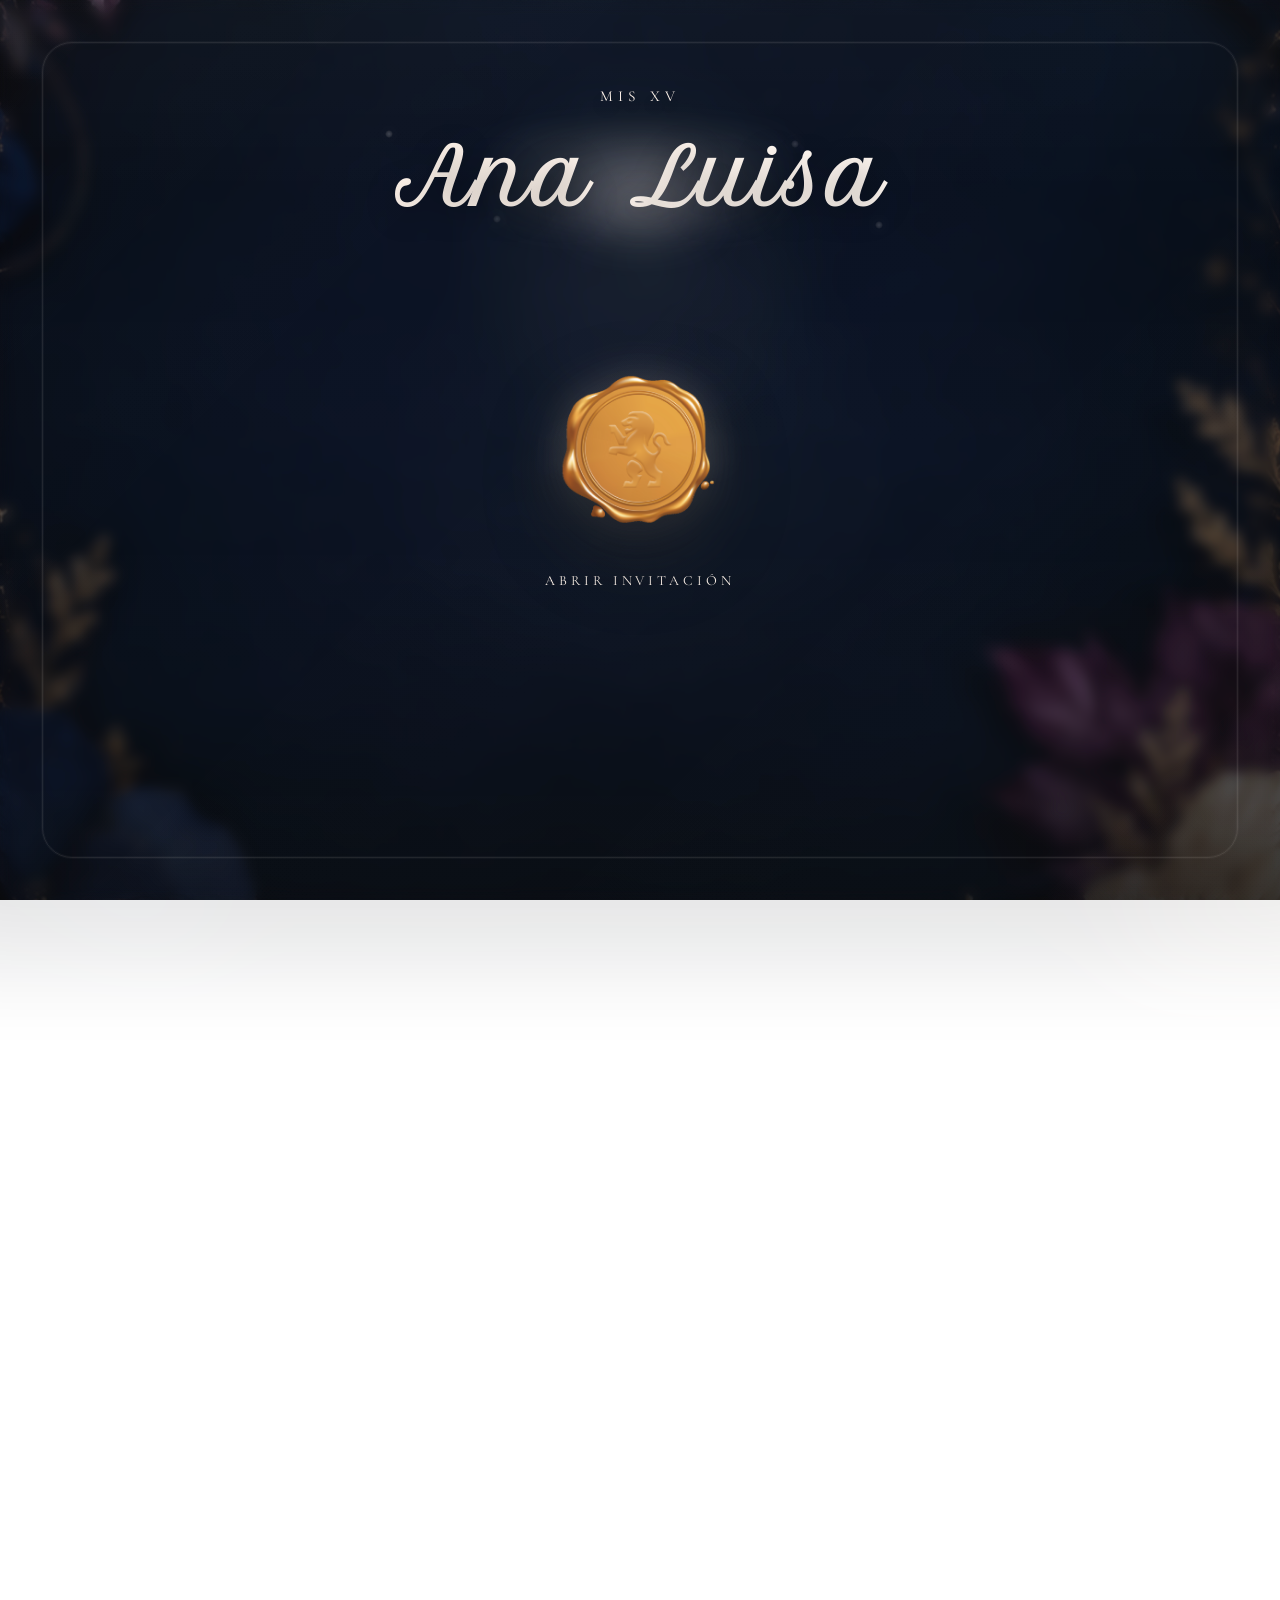
==== index.html @ 6d4aaf11 "Add files via upload" ====
<!DOCTYPE html>
<html lang="es">
<head>
  <meta charset="UTF-8">
  <meta name="viewport" content="width=device-width, initial-scale=1.0">
  <title>Mis XV | Ana Luisa</title>

  <meta name="description" content="Acompáñanos a celebrar este día tan especial.">
  <meta property="og:title" content="Mis XV | Ana Luisa">
  <meta property="og:description" content="Acompáñanos a celebrar este día tan especial.">
  <meta property="og:image" content="media/portada-og.png">
  <meta property="og:image:secure_url" content="media/portada-og.png">
  <meta property="og:image:type" content="image/png">
  <meta property="og:image:width" content="1200">
  <meta property="og:image:height" content="630">
  <meta property="og:url" content="">
  <meta property="og:type" content="website">
  <meta name="twitter:card" content="summary_large_image">
  <meta name="twitter:image" content="media/portada-og.png">

  <link rel="icon" type="image/png" sizes="32x32" href="favicon.png?v=20">
  <link rel="icon" type="image/png" sizes="16x16" href="favicon.png?v=20">
  <link rel="shortcut icon" href="favicon.png?v=20">
  <link rel="preconnect" href="https://fonts.googleapis.com">
  <link rel="preconnect" href="https://fonts.gstatic.com" crossorigin>
  <link rel="preload" as="image" href="media/fp.png" fetchpriority="high">
  <link href="https://fonts.googleapis.com/css2?family=Alex+Brush&family=Allura&family=Bodoni+Moda:wght@400;500;600;700&family=Cinzel:wght@400;500;600;700&family=Cormorant+Garamond:wght@400;500;600;700&family=Cormorant+Infant:wght@400;500;600;700&family=Dancing+Script:wght@500;600;700&family=EB+Garamond:wght@400;500;600;700&family=Forum&family=Fredoka:wght@500;600;700&family=GFS+Didot&family=Great+Vibes&family=Imperial+Script&family=Italianno&family=Libre+Baskerville:wght@400;700&family=Lora:wght@400;500;600;700&family=Marcellus&family=Montserrat:wght@400;500;600;700&family=Mrs+Saint+Delafield&family=Nanum+Myeongjo:wght@400;700;800&family=Orbitron:wght@500;600;700;800&family=Parisienne&family=Petit+Formal+Script&family=Pinyon+Script&family=Playfair+Display:wght@400;500;600;700&family=Poppins:wght@400;500;600;700&family=Prata&family=Sacramento&family=Tangerine:wght@400;700&display=block" rel="stylesheet">

  <link rel="preload" href="assets/styles.css?v=20260814-rsvp-qr-v73" as="style">
  <link rel="stylesheet" href="assets/styles.css?v=20260814-rsvp-qr-v73">

</head>
<body class="locked">
  <div class="smart-background" id="smartBackground" aria-hidden="true">
    <img id="smartBackgroundImage" alt="">
  </div>
  <div class="overlay" id="overlay" role="dialog" aria-modal="true" aria-labelledby="overlayTitle">
    <div class="overlay-card">
      <div class="overlay-scene" id="overlayScene">
        <p class="overlay-kicker" id="overlayKicker">Mis XV</p>
        <div class="overlay-title-wrap">
          <span class="title-glow" aria-hidden="true"></span>
          <h1 class="overlay-title" id="overlayTitle">Nombre de la festejada</h1>
        </div>
        <button class="wax-btn" id="openBtn" type="button" aria-label="Abrir invitación">
          <img id="sealImage" src="sello_cera.png" alt="Sello para abrir invitación" decoding="async" fetchpriority="high">
        </button>
        <div class="launch-status" aria-hidden="true">
          <span></span>
          <strong>Sistemas listos</strong>
          <span></span>
        </div>
        <div class="wax-caption">Abrir invitación</div>
      </div>
    </div>
  </div>

  <canvas id="particles" aria-hidden="true"></canvas>
  <div class="warp-flash" id="warpFlash" aria-hidden="true">
    <span class="elegant-spark" style="--spark-angle:-158deg;--spark-distance:112px;--spark-delay:.02s;--spark-trail:24px"></span>
    <span class="elegant-spark" style="--spark-angle:-118deg;--spark-distance:86px;--spark-delay:.11s;--spark-trail:18px"></span>
    <span class="elegant-spark" style="--spark-angle:-42deg;--spark-distance:104px;--spark-delay:.06s;--spark-trail:26px"></span>
    <span class="elegant-spark" style="--spark-angle:18deg;--spark-distance:122px;--spark-delay:.14s;--spark-trail:21px"></span>
    <span class="elegant-spark" style="--spark-angle:66deg;--spark-distance:92px;--spark-delay:.08s;--spark-trail:17px"></span>
    <span class="elegant-spark" style="--spark-angle:142deg;--spark-distance:108px;--spark-delay:.16s;--spark-trail:23px"></span>
  </div>
  <div class="mission-accepted" id="missionAccepted" aria-hidden="true">Misión aceptada</div>

  <audio id="audio" loop preload="metadata">
    <source src="cancio.mp3" type="audio/mpeg">
  </audio>

  <main class="page">
    <section class="hero">
      <img id="heroImage" src="media/FPrincipal.jpg" alt="Portada de la invitación" decoding="async" fetchpriority="high">
      <video id="heroVideo" class="hero-video" muted loop playsinline preload="metadata" hidden></video>
      <canvas id="heroParticles" aria-hidden="true"></canvas>
      <div class="hero-hud" aria-hidden="true">
        <span></span>
        <span></span>
        <span></span>
        <span></span>
      </div>
      <div class="hero-content">
        <div class="hero-label" id="heroLabel">Mis XV</div>
        <h1 class="hero-name" id="nombre">Nombre de la festejada</h1>
        <div class="hero-date" id="fechaEvento"></div>
      </div>
    </section>

    <div class="separator"></div>

    <section class="section story-section" id="storySection">
      <h2 id="storyTitle">Mi historia</h2>
      <p class="story-text" id="storyText1" data-fulltext=""></p>
      <div class="featured-photo">
        <img id="storyImage" src="media/FHistoria.jpg" alt="Fotografía principal" loading="lazy" decoding="async">
      </div>
      <p class="story-text" id="storyText2" data-fulltext=""></p>
    </section>

    <div class="separator"></div>

    <section class="section" id="parentsSection">
      <span class="eyebrow" id="parentsEyebrow">En compañía de mis padres</span>
      <div class="script-block" id="parentsNames"></div>
      <div class="parents-grid" id="parentsGroups" hidden></div>
      <p id="parentsInviteText" style="margin-top:16px;"></p>
    </section>

    <div class="separator"></div>

    <section class="section" id="godparentsSection">
      <span class="eyebrow" id="godparentsEyebrow">Mis padrinos</span>
      <div class="script-block" id="godparentsNames"></div>
      <div class="godparents-list" id="godparentsItems" hidden></div>
    </section>

    <div class="separator"></div>

    <section class="section" id="ceremonySection">
      <h2 id="ceremonyTitle">Ceremonia</h2>
      <div class="event-card">
        <div class="event-time" id="ceremonyTime"></div>
        <div class="event-place-group">
          <div class="event-place" id="ceremonyPlace"></div>
          <div class="event-place-detail" id="ceremonyPlaceDetail" hidden></div>
        </div>
        <div class="event-media-stack" id="ceremonyIconWrap">
          <div class="dresscode-figure">
            <img id="ceremonyImage" src="media/cereminia.png" alt="Ceremonia" loading="lazy" decoding="async">
          </div>
        </div>
        <div class="event-media-stack" id="ceremonyMapWrap" hidden>
          <div class="map">
            <iframe id="ceremonyMapEmbed" src="" loading="lazy" referrerpolicy="no-referrer-when-downgrade" title="Mapa de la ceremonia"></iframe>
          </div>
        </div>
        <div class="event-media-stack" id="ceremonyPhotoWrap" hidden>
          <div class="event-place-photo">
            <img id="ceremonyPhoto" src="" alt="Lugar de la ceremonia" loading="lazy" decoding="async">
          </div>
        </div>
        <div>
          <a class="btn" id="ceremonyMapLink" href="#" target="_blank" rel="noopener noreferrer" hidden>Cómo llegar</a>
        </div>
      </div>
    </section>

    <div class="separator"></div>

    <section class="section" id="receptionSection">
      <h2 id="receptionTitle">Recepción</h2>
      <div class="event-card">
        <div class="event-time" id="receptionTime"></div>
        <div class="event-place-group">
          <div class="event-place" id="receptionPlace"></div>
          <div class="event-place-detail" id="receptionPlaceDetail" hidden></div>
        </div>
        <div class="event-media-stack" id="receptionIconWrap" hidden>
          <div class="dresscode-figure">
            <img id="receptionImage" src="" alt="Recepción" loading="lazy" decoding="async">
          </div>
        </div>
        <div class="event-media-stack" id="receptionMapWrap" hidden>
          <div class="map">
            <iframe id="receptionMapEmbed" src="" loading="lazy" referrerpolicy="no-referrer-when-downgrade" title="Mapa del salón"></iframe>
          </div>
        </div>
        <div class="event-media-stack" id="receptionPhotoWrap" hidden>
          <div class="event-place-photo">
            <img id="receptionPhoto" src="" alt="Lugar de la recepción" loading="lazy" decoding="async">
          </div>
        </div>
        <div>
          <a class="btn" id="receptionMapLink" href="#" target="_blank" rel="noopener noreferrer" hidden>Cómo llegar</a>
        </div>
      </div>
    </section>

    <div class="separator"></div>

    <section class="section" id="timelineSection">
      <h2>Itinerario</h2>
      <div class="timeline" id="timelineList"></div>
    </section>

    <div class="separator"></div>

    <section class="section" id="countdown-section">
      <h2 id="countdownTitle">Faltan pocos días</h2>
      <p id="countdownIntro">La cuenta regresiva ha comenzado para vivir un momento inolvidable.</p>
      <div class="countdown-shell">
        <div id="countdown" aria-live="polite"></div>
        <div class="countdown-caption" id="countdownCaption">Preparando una noche inolvidable.</div>
      </div>
    </section>

    <div class="separator"></div>

    <section class="section" id="gallerySection">
      <h2>Galería</h2>
      <div class="gallery-showcase">
        <div class="gallery-stage" id="galleryStage">
          <img src="media/G1.jpg" alt="Galería destacada" id="galleryPreviewImg" loading="lazy" decoding="async">
          <video id="galleryPreviewVideo" class="gallery-preview-video" muted loop playsinline preload="metadata" hidden></video>
        </div>
        <div class="gallery-controls">
          <div class="gallery-meta">
            <strong id="galleryMetaIndex">Foto 1 de 6</strong>
            <span id="galleryMetaHint">Toca una imagen para destacar o abrir.</span>
          </div>
          <div class="gallery-nav">
            <button type="button" id="galleryPrev" aria-label="Foto anterior">‹</button>
            <button type="button" id="galleryNext" aria-label="Foto siguiente">›</button>
          </div>
        </div>
      </div>
      <div class="gallery" id="galleryGrid"></div>
    </section>

    <div class="separator"></div>

    <section class="section" id="dressSection">
      <h2 id="dressTitle">Dress Code</h2>
      <p id="dressValue">Formal</p>
      <div class="dresscode-figure">
        <img id="dressImage" src="media/vestimenta.png" alt="Código de vestimenta" loading="lazy" decoding="async">
      </div>
      <p class="mini-note" id="dressNote"></p>
    </section>

    <div class="separator"></div>

    <section class="section adult-notice-section" id="adultNoticeSection" role="note">
      <h2 id="adultNoticeTitle">Una celebración para adultos</h2>
      <p id="adultNoticeText">Con mucho cariño, hemos preparado esta celebración exclusivamente para adultos.<br>Agradecemos mucho su comprensión.</p>
    </section>

    <div class="separator"></div>

    <section class="section" id="rsvpSection">
      <h2>Confirma tu presencia</h2>
      <div class="rsvp-personalization" id="rsvpPersonalization" hidden>
        <span class="rsvp-personalization__eyebrow">Invitación preparada especialmente para</span>
        <strong class="rsvp-personalization__recipient" id="rsvpPersonalizationRecipient"></strong>
        <span class="rsvp-personalization__divider" aria-hidden="true"></span>
        <p class="rsvp-personalization__message" id="rsvpPersonalizationText"></p>
        <div class="rsvp-personalization__passes">
          <span>Cupo reservado</span>
          <strong id="rsvpPersonalizationPasses"></strong>
        </div>
      </div>
      <div class="rsvp-card">
        <div class="field" id="guestNameField">
          <label for="guestName" id="guestNameLabel">Tu nombre</label>
          <input type="text" id="guestName" placeholder="Escríbelo aquí">
        </div>
        <div class="field" id="guestCountField">
          <label for="guestCount">¿Cuántas personas asistirán?</label>
          <select id="guestCount" data-pases="6">
            <option value="">Selecciona una opción</option>
          </select>
        </div>
        <div class="family-members" id="familyMembersField" hidden>
          <div class="family-members__head">
            <strong>Nombres de quienes asistirán</strong>
          <span>Escribe el nombre de cada persona que asistirá.</span>
          </div>
          <div class="family-members__list" id="familyMembersList"></div>
        </div>
        <div class="rsvp-buttons">
          <button type="button" id="confirmYes">Confirmar asistencia</button>
          <button type="button" id="confirmNo" class="btn-secondary">No podré asistir</button>
        </div>
      </div>
      <div class="rsvp-receipt" id="rsvpReceipt" hidden>
        <span class="rsvp-receipt__eyebrow">Confirmación registrada</span>
        <h3>¡Gracias por confirmar!</h3>
        <p>Nos dará mucho gusto compartir este momento con ustedes. Nos vemos pronto.</p>
        <div class="rsvp-receipt__identity">
          <strong id="rsvpReceiptName"></strong>
          <span id="rsvpReceiptCount"></span>
        </div>
        <div class="rsvp-receipt__attendees" id="rsvpReceiptAttendees" hidden></div>
        <div class="rsvp-receipt__qr" id="rsvpReceiptQr" aria-label="Código QR de confirmación"></div>
        <span class="rsvp-receipt__folio" id="rsvpReceiptFolio"></span>
      </div>
    </section>

    <div class="separator"></div>

    <section class="section" id="giftSection">
      <h2 id="giftTitle">Opciones de regalo</h2>
      <p id="giftIntro">Tu presencia es el regalo más valioso para mí, pero si deseas tener un detalle, aquí encontrarás algunas opciones pensadas con mucho cariño.</p>

      <div class="gift-options">
        <div class="gift-option-card" id="giftOption1Card">
          <div class="gift-option-media">
            <img class="envelope" id="envelopeImage" src="sobre.png" alt="Lluvia de sobres" loading="lazy" decoding="async">
          </div>
          <h3 class="gift-option-title" id="giftOption1Title">Lluvia de sobres</h3>
          <p class="gift-option-copy" id="giftOption1Copy">Si lo prefieres, podrás acompañarme con un sobre el día del evento. Será un detalle recibido con muchísimo cariño y gratitud.</p>
        </div>

        <div class="gift-option-card" id="giftOption2Card">
          <div class="gift-option-media">
            <img class="surprise" id="surpriseImage" src="regalo.png" alt="Regalo sorpresa" loading="lazy" decoding="async">
          </div>
          <h3 class="gift-option-title" id="giftOption2Title">Regalo sorpresa</h3>
          <p class="gift-option-copy" id="giftOption2Copy">También puedes sorprenderme con un detalle especial elegido por ti. Lo importante será el cariño con el que venga.</p>
        </div>
      </div>

      <p class="mini-note" id="giftLinksIntro" style="margin-top:18px;">Si prefieres elegir un detalle en línea, también puedes apoyarte en estas opciones de mesa de regalos:</p>

      <div class="gift-links" id="giftLinks"></div>
    </section>

    <div class="separator"></div>

    <section class="section" id="agendaSectionUi">
      <h2>Agenda este momento</h2>
      <div class="utilities">
        <a class="btn" href="#" id="calendarBtn">Agregar al calendario</a>
        <a class="btn" href="#countdown-section" id="verCuenta">Ver cuenta regresiva</a>
      </div>
    </section>

    <div class="separator"></div>

    <section class="section" id="albumSection">
      <h2 id="albumTitle">Álbum digital</h2>
      <div class="album-card">
        <p id="albumCopy">Comparte las mejores fotos de este gran día y conserva en un solo lugar los recuerdos más especiales.</p>
        <a class="album-qr" id="albumQrLink" href="#" target="_blank" rel="noopener noreferrer" hidden aria-label="Abrir álbum digital con código QR">
          <span class="album-qr-shell"><span id="albumQrCanvas" aria-hidden="true"></span></span>
          <span class="album-qr-caption">Escanea para abrir el álbum</span>
        </a>
        <div class="utilities">
          <a class="btn" href="#" id="albumBtn" target="_blank" rel="noopener noreferrer">Ver álbum digital</a>
        </div>
      </div>
    </section>

    <div class="separator"></div>
    <div class="closing-note" id="closingNote">Gracias por ser parte de este momento inolvidable</div>

    <footer class="brand-footer">
      <div class="brand-copy">
        <p class="brand-caption">Invitación creada con amor digital</p>
        <a class="brand-link" id="brandLink" href="https://www.facebook.com/profile.php?id=61587804296779&locale=es_LA" target="_blank" rel="noopener noreferrer">Creado por Digital Invita</a>
        <p class="brand-question">Invitaciones digitales para eventos</p>
      </div>
      <div class="brand-cta">
        <a id="brandCtaLink" href="https://wa.me/525550591264?text=Hola%2C%20estoy%20interesado%28a%29%20en%20una%20invitaci%C3%B3n%20digital%20para%20mi%20evento.%20Me%20gustar%C3%ADa%20recibir%20m%C3%A1s%20informaci%C3%B3n%20sobre%20los%20dise%C3%B1os%2C%20precios%20y%20lo%20que%20incluye." target="_blank" rel="noopener noreferrer">Contáctanos</a>
      </div>
    </footer>
  </main>

  <div class="lightbox" id="lightbox" role="dialog" aria-modal="true" aria-hidden="true" aria-label="Galería ampliada">
    <div class="lightbox-content">
      <button class="lightbox-close" id="closeLightbox" type="button" aria-label="Cerrar galería">×</button>
      <div class="lightbox-main">
        <div class="viewer-counter" id="viewerCounter">1 / 6</div>
        <img class="lightbox-img" id="lightboxImg" alt="Imagen ampliada">
        <video class="lightbox-video" id="lightboxVideo" controls playsinline preload="metadata" hidden></video>
      </div>
      <div class="thumbs" id="thumbs"></div>
    </div>
  </div>

  <button class="floating-btn" id="musicBtn" type="button" aria-label="Pausar música"></button>
  <button class="floating-btn" id="toTopBtn" type="button" aria-label="Volver arriba">↑</button>
  <div class="toast" id="toast" role="status" aria-live="polite"></div>

  <script src="assets/qr-code-styling.js?v=20260812-album-qr-center-v20" defer></script>
  <script src="assets/app.js?v=20260814-rsvp-qr-v73" defer></script>

</body>
</html>
---- assets/styles.css ----
/* ================================
       CLIENT THEME
       Cambia solo estas variables para adaptar colores base
    ================================ */
    :root {
      --font-body: "Cormorant Garamond", serif;
      --font-script: "Dancing Script", cursive;
      --font-display: "Great Vibes", cursive;
      --overlay-scale: 1;
      --overlay-image: url("../FPrincipal.jpg");
      --overlay-glass-blur: 14px;
      --overlay-glass-saturate: 118%;
      --opening-bg-a: 0.82;
      --opening-bg-strong-a: 0.9;
      --opening-photo-a: 0.2;
      --opening-glass-top-a: 0.065;
      --opening-glass-mid-a: 0.018;
      --opening-glass-bottom-a: 0.04;
      --opening-kicker: #fff4cf;
      --opening-title: #fff4cf;
      --opening-title-soft: #ffe08e;
      --opening-title-rgb: 255, 244, 207;
      --opening-accent: #f2c06f;
      --opening-accent-rgb: 242, 192, 111;
      --section-blur: 18px;
      --section-fill-top: rgba(255, 255, 255, 0.09);
      --section-fill-bottom: rgba(255, 255, 255, 0.05);
      --space-section-fill-bottom: rgba(8, 20, 47, 0.42);
      --space-section-accent-a: 0.08;
      --space-section-particle-a: 0.06;
      --smart-bg-opacity: 0;
      --smart-bg-y: 0px;
      --content-gradient-start: 100vh;
      --content-gradient-12: calc(12% + 88vh);
      --content-gradient-22: calc(22% + 78vh);
      --content-gradient-52: calc(52% + 48vh);
      --content-gradient-78: calc(78% + 22vh);
      /* Fondo principal */
      --bg-glow-top: rgba(238, 180, 204, 0.22);
      --bg-glow-mid: rgba(214, 74, 105, 0.2);
      --bg-glow-bottom: rgba(255, 214, 168, 0.14);
      --bg-top: #5a132d;
      --bg-mid: #7f1f3f;
      --bg-bottom: #2a0a15;

      /* Colores base */
      --wine-950: #18060d;
      --wine-900: #2b0b18;
      --wine-800: #56162d;
      --wine-700: #8d2949;
      --rose-300: #ffd4e2;
      --gold-100: #fff4cf;
      --gold-300: #ffe08e;
      --gold-500: #f2c06f;
      --gold-700: #9e7222;
      --gold-rgb: 242, 192, 111;
      --gold-soft-rgb: 255, 244, 207;
      --section-title: #fff4cf;
      --section-title-rgb: 255, 244, 207;
      --script-color: #fff4cf;
      --script-rgb: 255, 244, 207;
      --timeline-color: #f2c06f;
      --timeline-rgb: 242, 192, 111;
      --particle-color: #fff4cf;
      --particle-rgb: 255, 244, 207;
      --button-bg: #f2c06f;
      --button-bg-rgb: 242, 192, 111;
      --button-text: #ffffff;
      --field-label: #ffe08e;
      --field-text: #ffffff;
      --closing-color: #fff4cf;
      --footer-bg-rgb: 223, 149, 160;
      --footer-text: #172033;
      --footer-text-rgb: 23, 32, 51;
      --text: #fffaf3;
      --muted: rgba(255, 248, 236, 0.78);
      --panel: rgba(255, 255, 255, 0.08);
      --panel-strong: rgba(255, 255, 255, 0.13);
      --line: rgba(var(--gold-rgb), 0.28);
      --shadow: 0 24px 60px rgba(0, 0, 0, 0.32);
      --radius-xl: 32px;
      --radius-lg: 24px;
      --radius-md: 18px;
      --content-width: 430px;
    }

    * {
      box-sizing: border-box;
    }

    @supports (height: 100dvh) {
      :root {
        --content-gradient-start: 100dvh;
        --content-gradient-12: calc(12% + 88dvh);
        --content-gradient-22: calc(22% + 78dvh);
        --content-gradient-52: calc(52% + 48dvh);
        --content-gradient-78: calc(78% + 22dvh);
      }
    }

    html {
      scroll-behavior: smooth;
    }

    html.preview-embed,
    html.preview-embed body {
      scrollbar-width: none;
    }

    html.preview-embed::-webkit-scrollbar,
    html.preview-embed body::-webkit-scrollbar {
      width: 0;
      height: 0;
      display: none;
    }

    html.preview-live .overlay {
      display: none !important;
    }

    html.preview-live *,
    html.preview-live *::before,
    html.preview-live *::after {
      animation-duration: 0.001s !important;
      animation-delay: 0s !important;
      transition-duration: 0.001s !important;
      transition-delay: 0s !important;
    }

    html.preview-live .section,
    html.preview-live .section h2,
    html.preview-live .section p,
    html.preview-live .section .featured-photo,
    html.preview-live .section .script-block,
    html.preview-live .section .parents-grid,
    html.preview-live .section .godparents-list,
    html.preview-live .section .event-card,
    html.preview-live .section .timeline,
    html.preview-live .section .gallery-showcase,
    html.preview-live .section .gallery,
    html.preview-live .section .rsvp-card,
    html.preview-live .section .utilities,
    html.preview-live .timeline-item {
      opacity: 1 !important;
      transform: none !important;
      filter: none !important;
    }

    html.locked-scroll {
      overflow: hidden;
      height: 100%;
    }

    body {
      margin: 0;
      min-height: 100vh;
      font-family: var(--font-body);
      color: var(--text);
      background:
        radial-gradient(circle at 50% var(--content-gradient-start), var(--bg-glow-top), transparent 28%),
        radial-gradient(circle at 50% var(--content-gradient-22), var(--bg-glow-mid), transparent 34%),
        radial-gradient(circle at bottom, var(--bg-glow-bottom), transparent 38%),
        linear-gradient(180deg, var(--bg-top) 0%, var(--bg-top) var(--content-gradient-start), var(--bg-mid) var(--content-gradient-52), var(--bg-bottom) 100%);
      overflow-x: hidden;
    }

    body.locked {
      overflow: hidden;
      height: 100vh;
      touch-action: none;
    }

    body::before {
      content: "";
      position: fixed;
      inset: 0;
      background:
        linear-gradient(180deg, rgba(255, 255, 255, 0.05), transparent 18%),
        linear-gradient(0deg, rgba(255, 255, 255, 0.04), transparent 18%);
      pointer-events: none;
      z-index: 0;
    }

    body::after {
      content: "";
      position: fixed;
      inset: 0;
      background-image:
        linear-gradient(rgba(255, 255, 255, 0.016) 1px, transparent 1px),
        linear-gradient(90deg, rgba(255, 255, 255, 0.012) 1px, transparent 1px);
      background-size: 24px 24px;
      opacity: 0.14;
      pointer-events: none;
      z-index: 0;
    }

    .smart-background {
      position: fixed;
      inset: 0;
      z-index: 0;
      overflow: hidden;
      pointer-events: none;
      opacity: 0;
      transition: opacity 0.35s ease;
    }

    .smart-background.is-active {
      opacity: var(--smart-bg-opacity);
    }

    .smart-background img {
      position: absolute;
      top: 0;
      left: 0;
      width: 100vw;
      height: 100vh;
      max-width: none;
      object-fit: cover;
      object-position: center top;
      transform: translate3d(0, var(--smart-bg-y), 0);
      will-change: transform;
      user-select: none;
      -webkit-user-drag: none;
    }

    .smart-background::after {
      content: "";
      position: absolute;
      inset: 0;
      background:
        radial-gradient(circle at 50% 18%, rgba(255, 255, 255, 0.04), transparent 28%),
        linear-gradient(180deg, rgba(0, 0, 0, 0.06), rgba(0, 0, 0, 0.14));
    }

    a,
    button,
    input,
    select {
      font: inherit;
    }

    a:focus-visible,
    button:focus-visible,
    input:focus-visible,
    select:focus-visible,
    textarea:focus-visible,
    [tabindex]:focus-visible {
      outline: 3px solid rgba(var(--gold-rgb), 0.82);
      outline-offset: 3px;
      box-shadow: 0 0 0 5px rgba(var(--gold-rgb), 0.18);
    }

    img {
      display: block;
      max-width: 100%;
    }

    img.protected-media,
    .protected-media img,
    #heroImage,
    #heroVideo,
    #galleryPreviewImg,
    #galleryPreviewVideo,
    #lightboxImg,
    #lightboxVideo,
    #storyImage,
    #dressImage,
    #envelopeImage,
    #surpriseImage,
    #ceremonyImage,
    #receptionImage,
    #ceremonyPhoto,
    #receptionPhoto {
      -webkit-user-drag: none;
      user-select: none;
      -webkit-user-select: none;
      -webkit-touch-callout: none;
      pointer-events: auto;
    }

    .page {
      position: relative;
      z-index: 2;
      width: min(100%, var(--content-width));
      margin: 0 auto;
      padding: 0 14px 0;
    }

    .section,
    .separator,
    .brand-footer,
    .closing-note {
      content-visibility: auto;
      contain-intrinsic-size: 1px 520px;
    }

    #particles {
      position: fixed;
      inset: 0;
      width: 100%;
      height: 100%;
      pointer-events: none;
      z-index: 1;
    }

    #heroParticles {
      position: absolute;
      inset: 0;
      z-index: 2;
      width: 100%;
      height: 100%;
      pointer-events: none;
    }

    html.particles-disabled #particles,
    html.particles-disabled #heroParticles {
      display: none;
    }

    .overlay {
      position: fixed;
      inset: 0;
      z-index: 1000;
      display: block;
      padding:
        max(24px, env(safe-area-inset-top, 0px))
        max(24px, env(safe-area-inset-right, 0px))
        max(24px, env(safe-area-inset-bottom, 0px))
        max(24px, env(safe-area-inset-left, 0px));
      background:
        radial-gradient(circle at 50% 28%, rgba(255, 255, 255, 0.055), transparent 22%),
        radial-gradient(circle at center, rgba(255, 255, 255, 0.028), transparent 34%),
        linear-gradient(135deg, rgba(9, 10, 14, var(--opening-bg-a)), rgba(4, 5, 9, var(--opening-bg-strong-a)));
      transition: opacity 0.8s ease, visibility 0.8s ease;
    }

    .overlay::before {
      content: "";
      position: absolute;
      inset: 0;
      background-image:
        linear-gradient(180deg, rgba(8, 9, 12, 0.26), rgba(8, 9, 12, 0.42)),
        var(--overlay-image);
      background-size: cover;
      background-position: center;
      transform: scale(1.14);
      filter: blur(40px) saturate(0.52);
      opacity: var(--opening-photo-a);
      pointer-events: none;
    }

    .overlay::after {
      content: "";
      position: absolute;
      inset: 0;
      background:
        linear-gradient(180deg, rgba(255, 255, 255, var(--opening-glass-top-a)), rgba(255, 255, 255, var(--opening-glass-mid-a)) 22%, rgba(255, 255, 255, var(--opening-glass-bottom-a)) 100%),
        linear-gradient(135deg, rgba(255, 255, 255, var(--opening-glass-bottom-a)), rgba(255, 255, 255, var(--opening-glass-mid-a)) 34%, rgba(255, 255, 255, var(--opening-glass-bottom-a)) 100%);
      backdrop-filter: blur(var(--overlay-glass-blur)) saturate(var(--overlay-glass-saturate));
      -webkit-backdrop-filter: blur(var(--overlay-glass-blur)) saturate(var(--overlay-glass-saturate));
      pointer-events: none;
    }

    .overlay.hidden {
      opacity: 0;
      visibility: hidden;
    }

    .overlay-card {
      position: relative;
      width: 100%;
      height: 100%;
      z-index: 1;
      text-align: center;
      overflow: visible;
      animation: overlayIn 1.1s cubic-bezier(.19,1,.22,1) both;
    }

    .overlay-scene {
      position: relative;
      width: 100%;
      height: 100%;
      transform: scale(var(--overlay-scale));
      transform-origin: center center;
      will-change: transform;
      transition: transform 0.25s ease;
    }

    .overlay-card::before {
      content: "";
      position: absolute;
      inset: 18px;
      border-radius: 30px;
      border: 1px solid rgba(var(--opening-accent-rgb), 0.1);
      box-shadow:
        inset 0 0 0 1px rgba(255, 255, 255, 0.03),
        0 0 0 1px rgba(var(--opening-accent-rgb), 0.03);
      pointer-events: none;
    }

    .overlay-card::after {
      content: "";
      position: absolute;
      left: 50%;
      top: 17%;
      width: min(260px, 58vw);
      height: 80px;
      transform: translateX(-50%);
      background: radial-gradient(circle, rgba(var(--opening-accent-rgb), 0.2), rgba(var(--opening-accent-rgb), 0.05) 42%, transparent 72%);
      filter: blur(18px);
      opacity: 0.78;
      pointer-events: none;
    }

    .low-power .overlay::before {
      filter: blur(18px) saturate(0.8);
      opacity: 0.24;
      transform: scale(1.08);
    }

    .low-power .overlay::after {
      backdrop-filter: blur(8px) saturate(108%);
      -webkit-backdrop-filter: blur(8px) saturate(108%);
    }

    .low-power .overlay-card::before {
      opacity: 0.7;
    }

    .overlay.hidden .overlay-card {
      animation: overlayOut 0.85s cubic-bezier(.19,1,.22,1) forwards;
    }

    .overlay-kicker {
      margin: 0 0 10px;
      padding-top: 7vh;
      font-size: 0.95rem;
      letter-spacing: 0.35em;
      text-transform: uppercase;
      color: var(--opening-kicker);
      text-shadow: 0 8px 18px rgba(0, 0, 0, 0.2);
    }

    .overlay-title {
      margin: 0;
      padding: 16px clamp(24px, 7vw, 38px) 12px;
      position: relative;
      display: inline-block;
      max-width: calc(100vw - 40px);
      overflow: visible;
      font-family: var(--font-display);
      font-size: clamp(3rem, 12vw, 4.8rem);
      line-height: 1.14;
      word-spacing: 0.12em;
      letter-spacing: 0.025em;
      color: var(--opening-title);
      text-shadow: 0 8px 28px rgba(0, 0, 0, 0.34);
      background: linear-gradient(90deg, var(--opening-title), var(--opening-title-soft), var(--opening-title));
      background-size: 200% auto;
      -webkit-background-clip: text;
      -webkit-text-fill-color: transparent;
      animation: none;
    }

    .overlay.opening .overlay-kicker,
    .overlay.opening .overlay-title,
    .overlay.opening .wax-caption {
      animation: fadeAwayLuxury 0.45s ease forwards;
    }

    .overlay-title-wrap {
      position: relative;
      display: inline-block;
      max-width: 100%;
      padding: 4px 6px;
      overflow: visible;
    }

    .overlay-title-wrap .title-glow {
      position: absolute;
      inset: 16% 10% 12%;
      background: radial-gradient(circle, rgba(var(--opening-title-rgb), 0.32), rgba(var(--opening-title-rgb), 0.12) 38%, transparent 72%);
      filter: blur(18px);
      opacity: 0.72;
      z-index: -1;
      animation: none;
    }

    .overlay-title-wrap::before,
    .overlay-title-wrap::after,
    .overlay-title::before,
    .overlay-title::after {
      content: "";
      position: absolute;
      width: 8px;
      height: 8px;
      border-radius: 50%;
      background: radial-gradient(circle, rgba(255, 255, 255, 0.95), rgba(var(--opening-title-rgb), 0.55) 45%, transparent 72%);
      box-shadow: 0 0 14px rgba(var(--opening-title-rgb), 0.4);
      opacity: 0;
      pointer-events: none;
    }

    .overlay-title-wrap::before {
      top: 12%;
      left: 6%;
      animation: none;
      opacity: 0.22;
    }

    .overlay-title-wrap::after {
      right: 8%;
      bottom: 8%;
      animation: none;
      opacity: 0.18;
    }

    .overlay-title::before {
      top: 18%;
      right: 22%;
      animation: none;
      opacity: 0.16;
    }

    .overlay-title::after {
      left: 24%;
      bottom: 10%;
      animation: none;
      opacity: 0.14;
    }

    .wax-btn {
      position: absolute;
      left: 50%;
      top: 50%;
      width: 164px;
      height: 164px;
      margin-top: 0;
      padding: 0;
      border: 0;
      background: transparent;
      cursor: pointer;
      transform: translate(-50%, -50%);
      z-index: 2;
      filter:
        drop-shadow(0 18px 35px rgba(0, 0, 0, 0.35))
        drop-shadow(0 0 18px rgba(var(--opening-accent-rgb), 0.18));
      transition: transform 0.25s ease, filter 0.25s ease;
      animation: waxEnter 0.8s cubic-bezier(.19,1,.22,1) 0.12s both;
    }

    .wax-btn img {
      position: relative;
      z-index: 2;
      width: 100%;
      height: 100%;
      object-fit: contain;
      display: block;
      filter:
        drop-shadow(0 20px 28px rgba(0, 0, 0, 0.24))
        drop-shadow(0 0 20px rgba(255, 255, 255, 0.06));
    }

    .wax-btn:hover {
      transform: translate(-50%, -50%) scale(1.06) rotate(-2deg);
      filter:
        drop-shadow(0 20px 38px rgba(0, 0, 0, 0.38))
        drop-shadow(0 0 24px rgba(var(--opening-accent-rgb), 0.3));
    }

    .wax-btn:active {
      transform: translate(-50%, -50%) scale(0.97);
    }

    .wax-btn::after {
      content: "";
      position: absolute;
      inset: 18% 14%;
      border-radius: 50%;
      background: radial-gradient(circle, rgba(var(--opening-accent-rgb), 0.14), rgba(var(--opening-accent-rgb), 0.04) 34%, transparent 72%);
      filter: blur(16px);
      opacity: 0.42;
      z-index: -1;
      animation: none;
    }

    .wax-btn::before {
      content: "";
      position: absolute;
      left: 50%;
      top: 50%;
      width: 220px;
      height: 78px;
      transform: translate(-50%, -50%);
      border-radius: 999px;
      background:
        linear-gradient(90deg, transparent 0%, rgba(var(--opening-accent-rgb), 0.08) 16%, rgba(var(--opening-title-rgb), 0.42) 50%, rgba(var(--opening-accent-rgb), 0.08) 84%, transparent 100%);
      filter: blur(0.8px);
      opacity: 0.42;
      z-index: -2;
      mask-image: linear-gradient(180deg, transparent 0%, rgba(0,0,0,0.9) 35%, rgba(0,0,0,0.9) 65%, transparent 100%);
    }

    .overlay.opening .wax-btn {
      animation: waxOpenOut 0.45s ease forwards;
    }

    .wax-caption {
      position: absolute;
      left: 50%;
      top: calc(50% + 122px);
      transform: translateX(-50%);
      margin-top: 0;
      font-size: 0.88rem;
      letter-spacing: 0.28em;
      text-transform: uppercase;
      color: var(--opening-accent);
      animation: none;
      white-space: nowrap;
    }

    .hero {
      position: relative;
      width: 100vw;
      margin-left: 50%;
      transform: translateX(-50%);
      min-height: 100vh;
      min-height: 100svh;
      min-height: 100dvh;
      display: flex;
      align-items: flex-end;
      justify-content: center;
      padding: 30px 18px 54px;
      border-radius: 0;
      overflow: hidden;
    }

    .hero img,
    .hero video {
      position: absolute;
      inset: 0;
      width: 100%;
      height: 100%;
      object-fit: cover;
      will-change: transform;
      transform: scale(1.03);
      animation: heroDrift 24s ease-in-out infinite alternate;
    }

    .low-power .hero img,
    .low-power .hero video {
      animation: none;
    }

    .hero::after {
      content: "";
      position: absolute;
      inset: 0;
      background:
        linear-gradient(0deg, rgba(0, 0, 0, 0.62) 0%, rgba(0, 0, 0, 0.24) 22%, rgba(0, 0, 0, 0.06) 38%, rgba(0, 0, 0, 0) 52%);
      z-index: 1;
    }

    .hero-content {
      position: relative;
      z-index: 4;
      width: 100%;
      max-width: 720px;
      margin: 0 auto;
      display: flex;
      flex-direction: column;
      align-items: center;
      text-align: center;
      padding: 0 10px 16px;
      overflow: visible;
      top: var(--hero-group-offset-y, 0px);
    }

    .hero-label {
      position: relative;
      top: var(--hero-label-offset-y, 0px);
      display: inline-flex;
      align-items: center;
      justify-content: center;
      gap: 12px;
      margin-bottom: 10px;
      padding: 0;
      font-size: 0.84rem;
      letter-spacing: 0.34em;
      text-transform: uppercase;
      color: rgba(255, 248, 236, 0.92);
      text-shadow: 0 6px 16px rgba(0, 0, 0, 0.28);
      opacity: 0;
      transform: translateY(16px);
    }

    .hero-label::before,
    .hero-label::after {
      content: "";
      width: 28px;
      height: 1px;
      background: linear-gradient(90deg, transparent, rgba(255, 255, 255, 0.44), transparent);
      flex: 0 0 auto;
    }

    .hero-label.animate {
      animation: fadeRise 1.2s ease forwards;
    }

    .hero-name {
      margin: 0;
      display: block;
      padding: 0 8px 14px;
      font-family: var(--font-display);
      font-size: clamp(3.75rem, 11.2vw, 6rem);
      font-weight: 400;
      line-height: 1.1;
      white-space: nowrap;
      letter-spacing: 0.025em;
      word-spacing: 0.12em;
      color: rgba(255, 253, 248, 0.98);
      text-shadow:
        0 0 16px rgba(var(--gold-soft-rgb), 0.16),
        0 2px 8px rgba(0, 0, 0, 0.16),
        0 12px 28px rgba(0, 0, 0, 0.2);
      opacity: 0;
      transform: translateY(22px) scale(0.96);
      filter: blur(10px);
      position: relative;
      top: var(--hero-name-offset-y, 0px);
      text-align: center;
    }

    .hero-name::before {
      content: "";
      position: absolute;
      left: 50%;
      top: 54%;
      width: 72%;
      height: 44%;
      transform: translate(-50%, -50%);
      background: radial-gradient(circle, rgba(var(--gold-rgb), 0.28), transparent 72%);
      filter: blur(18px);
      opacity: 0;
      z-index: -1;
    }

    .hero-name.animate {
      animation:
        revealName 2.4s cubic-bezier(.2, .9, .2, 1) forwards,
        nameBreath 6.5s ease-in-out 2.6s infinite;
    }

    .hero-name.animate::before {
      animation:
        heroGlowIn 1.8s ease 0.6s forwards,
        heroGlowPulse 4.8s ease-in-out 2.6s infinite;
    }

    .hero-name::after {
      content: "";
      position: absolute;
      inset: -8% -18%;
      background: linear-gradient(110deg, transparent 42%, rgba(255, 255, 255, 0.8) 50%, transparent 58%);
      mix-blend-mode: screen;
      transform: translateX(-140%) skewX(-12deg);
      opacity: 0;
      pointer-events: none;
    }

    .hero-name.animate::after {
      animation: nameShine 2.6s ease 1.35s forwards;
    }

    @keyframes revealName {
      0% {
        opacity: 0;
        transform: translateY(30px) scale(0.9);
        filter: blur(12px);
      }
      55% {
        opacity: 1;
        transform: translateY(-3px) scale(1.015);
        filter: blur(0);
      }
      100% {
        opacity: 1;
        transform: translateY(0) scale(1);
        filter: blur(0);
      }
    }

    @keyframes nameBreath {
      0%, 100% { transform: translateY(0) scale(1); }
      50% { transform: translateY(-2px) scale(1.01); }
    }

    @keyframes nameShine {
      0% {
        transform: translateX(-140%) skewX(-12deg);
        opacity: 0;
      }
      18% {
        opacity: 0.9;
      }
      100% {
        transform: translateX(140%) skewX(-12deg);
        opacity: 0;
      }
    }

    @keyframes heroGlowIn {
      from { opacity: 0; }
      to { opacity: 1; }
    }

    @keyframes heroGlowPulse {
      0%, 100% {
        opacity: 0.72;
        transform: translate(-50%, -50%) scale(1);
      }
      50% {
        opacity: 1;
        transform: translate(-50%, -50%) scale(1.06);
      }
    }

    .hero-date {
      position: relative;
      top: var(--hero-date-offset-y, 0px);
      display: inline-flex;
      align-items: center;
      gap: 12px;
      margin-top: 8px;
      padding: 0;
      color: rgba(var(--gold-soft-rgb), 0.9);
      font-size: 0.86rem;
      letter-spacing: 0.28em;
      text-transform: uppercase;
      text-shadow: 0 7px 18px rgba(0, 0, 0, 0.28);
      opacity: 0;
      transform: translateY(18px);
    }

    .hero-date.animate {
      animation: fadeRise 1.1s ease 0.5s forwards;
    }

    .hero-date::before,
    .hero-date::after {
      content: "";
      width: 36px;
      height: 1px;
      background: linear-gradient(90deg, transparent, rgba(255, 255, 255, 0.42), transparent);
    }

    .section {
      margin-top: 18px;
      padding: 30px 22px 26px;
      border-radius: var(--radius-xl);
      background:
        linear-gradient(180deg, var(--section-fill-top), var(--section-fill-bottom));
      border: 1px solid var(--line);
      backdrop-filter: blur(var(--section-blur));
      -webkit-backdrop-filter: blur(var(--section-blur));
      box-shadow: var(--shadow);
      text-align: center;
      opacity: 0;
      transform: translateY(46px) scale(0.97);
      filter: blur(10px);
      transition: opacity 0.9s cubic-bezier(.19,1,.22,1), transform 0.9s cubic-bezier(.19,1,.22,1), box-shadow 0.35s ease, border-color 0.35s ease, filter 0.9s ease;
    }

    .low-power .section {
      backdrop-filter: blur(10px);
      -webkit-backdrop-filter: blur(10px);
      box-shadow: 0 18px 34px rgba(0, 0, 0, 0.22);
    }

    .mobile-optimized {
      --overlay-glass-saturate: 112%;
    }

    .mobile-optimized .overlay::before {
      filter: blur(10px) saturate(0.76);
      opacity: var(--opening-photo-a);
      transform: scale(1.03);
    }

    .mobile-optimized .overlay::after {
      backdrop-filter: blur(var(--overlay-glass-blur)) saturate(var(--overlay-glass-saturate));
      -webkit-backdrop-filter: blur(var(--overlay-glass-blur)) saturate(var(--overlay-glass-saturate));
      background:
        linear-gradient(180deg, rgba(255, 255, 255, var(--opening-glass-top-a)), rgba(255, 255, 255, var(--opening-glass-mid-a)) 22%, rgba(255, 255, 255, var(--opening-glass-bottom-a)) 100%),
        linear-gradient(135deg, rgba(255, 255, 255, var(--opening-glass-bottom-a)), rgba(255, 255, 255, var(--opening-glass-mid-a)) 34%, rgba(255, 255, 255, var(--opening-glass-bottom-a)) 100%);
    }

    .mobile-optimized .overlay-card::after {
      filter: blur(6px);
      opacity: 0.42;
    }

    .mobile-optimized .overlay-card::before {
      inset: 20px;
      border-color: rgba(var(--gold-soft-rgb), 0.08);
      box-shadow: inset 0 0 0 1px rgba(255, 255, 255, 0.02);
    }

    .mobile-optimized .overlay-scene {
      transition: none;
      will-change: auto;
    }

    .mobile-optimized .overlay-title-wrap .title-glow {
      filter: blur(10px);
      opacity: 0.58;
    }

    .mobile-optimized .wax-btn {
      filter: drop-shadow(0 14px 24px rgba(0, 0, 0, 0.24));
      transition: none;
    }

    .mobile-optimized .wax-btn img {
      filter: drop-shadow(0 12px 18px rgba(0, 0, 0, 0.18));
    }

    .mobile-optimized .wax-btn::after,
    .mobile-optimized .wax-btn::before {
      display: none;
    }

    .mobile-optimized .section {
      backdrop-filter: blur(var(--section-blur));
      -webkit-backdrop-filter: blur(var(--section-blur));
      background: linear-gradient(180deg, var(--section-fill-top), var(--section-fill-bottom));
      box-shadow: 0 16px 28px rgba(0, 0, 0, 0.2);
      transition: opacity 0.55s cubic-bezier(.19,1,.22,1), transform 0.55s cubic-bezier(.19,1,.22,1);
      filter: none;
    }

    .mobile-optimized .section.show {
      animation: none;
      filter: none;
    }

    .mobile-optimized .section,
    .mobile-optimized .section .featured-photo,
    .mobile-optimized .section .script-block,
    .mobile-optimized .section .parents-grid,
    .mobile-optimized .section .godparents-list,
    .mobile-optimized .section .event-card,
    .mobile-optimized .section .timeline,
    .mobile-optimized .section .gallery-showcase,
    .mobile-optimized .section .gallery,
    .mobile-optimized .section .rsvp-card,
    .mobile-optimized .section .utilities {
      will-change: auto;
    }

    .mobile-optimized .separator::after,
    .mobile-optimized .separator::before {
      display: none;
    }

    .mobile-optimized .timeline-item::before,
    .mobile-optimized .brand-copy::before {
      animation: none;
    }

    .mobile-optimized .count-box.tick {
      animation-duration: 0.24s;
    }


    .section.show {
      opacity: 1;
      transform: translateY(0) scale(1);
      filter: blur(0);
      animation: sectionGlow 1.15s ease both;
    }

    .section h2 {
      margin: 0 0 12px;
      font-size: 2.02rem;
      font-weight: 600;
      color: var(--section-title);
      opacity: 0;
      transform: translateY(14px);
      transition: opacity 0.75s ease 0.12s, transform 0.75s ease 0.12s;
    }

    .section p {
      margin: 0;
      font-size: 1.12rem;
      line-height: 1.62;
      color: var(--text);
      opacity: 0;
      transform: translateY(16px);
      transition: opacity 0.75s ease 0.2s, transform 0.75s ease 0.2s;
    }

    .section p + p {
      margin-top: 14px;
    }

    .section.show h2,
    .section.show p {
      opacity: 1;
      transform: translateY(0);
    }

    .section .featured-photo,
    .section .script-block,
    .section .parents-grid,
    .section .godparents-list,
    .section .event-card,
    .section .timeline,
    .section .gallery-showcase,
    .section .gallery,
    .section .rsvp-card,
    .section .utilities {
      opacity: 0;
      transform: translateY(18px);
      transition: opacity 0.85s ease 0.28s, transform 0.85s ease 0.28s;
    }

    .section.show .featured-photo,
    .section.show .script-block,
    .section.show .parents-grid,
    .section.show .godparents-list,
    .section.show .event-card,
    .section.show .timeline,
    .section.show .gallery-showcase,
    .section.show .gallery,
    .section.show .rsvp-card,
    .section.show .utilities {
      opacity: 1;
      transform: translateY(0);
    }

    .story-text {
      min-height: 3.3em;
    }

    .story-text.is-typing::after {
      content: "";
      display: inline-block;
      width: 1px;
      height: 0.95em;
      margin-left: 4px;
      vertical-align: -0.08em;
      background: rgba(var(--section-title-rgb), 0.88);
      animation: storyCaret 0.9s steps(1) infinite;
    }

    .separator {
      width: min(var(--separator-line-width, 138px), 100%);
      height: 1px;
      margin: 26px auto 2px;
      border-radius: 999px;
      background: linear-gradient(
        90deg,
        transparent 0%,
        rgba(var(--timeline-rgb), 0.22) 14%,
        rgba(var(--timeline-rgb), 0.86) 50%,
        rgba(var(--timeline-rgb), 0.22) 86%,
        transparent 100%
      );
      box-shadow:
        0 0 14px rgba(var(--timeline-rgb), 0.12),
        0 0 26px rgba(var(--timeline-rgb), 0.07);
      position: relative;
      overflow: hidden;
      opacity: 0.98;
    }

    .separator::before {
      content: "";
      position: absolute;
      left: 50%;
      top: 50%;
      width: 42px;
      height: 14px;
      transform: translate(-50%, -50%);
      background: radial-gradient(circle, rgba(var(--timeline-rgb), 0.42), rgba(var(--timeline-rgb), 0) 72%);
      filter: blur(5.5px);
      pointer-events: none;
      opacity: 1;
    }

    .separator::after {
      content: "";
      position: absolute;
      top: 0;
      bottom: 0;
      width: 44px;
      left: -44px;
      background: linear-gradient(
        90deg,
        rgba(255, 255, 255, 0),
        rgba(255, 255, 255, 0.52),
        rgba(255, 255, 255, 0)
      );
      filter: blur(0.6px);
      transform: skewX(-18deg);
      animation: separatorShine 4.8s ease-in-out infinite;
      will-change: left, opacity;
    }

    .featured-photo,
    .dresscode-figure,
    .gift-figure {
      margin: 18px auto 0;
      display: flex;
      justify-content: center;
      align-items: center;
      width: 100%;
    }

    .featured-photo img {
      width: 100%;
      height: auto;
      object-fit: contain;
      border-radius: 22px;
      box-shadow: 0 18px 40px rgba(0, 0, 0, 0.22);
      transition: transform 0.6s ease, filter 0.6s ease;
    }

    .section.show .featured-photo img {
      transform: scale(1.03);
      filter: saturate(1.05);
    }

    .story-section .featured-photo + .story-text {
      margin-top: 22px;
    }

    .story-section.story-no-image .featured-photo {
      display: none;
    }

    .story-section.story-no-image .story-text:first-of-type {
      margin-top: 4px;
    }

    .script-block {
      font-family: var(--font-script);
      font-size: 2.3rem;
      font-weight: 600;
      line-height: 1.12;
      letter-spacing: 0.01em;
      color: var(--script-color);
      text-shadow: 0 6px 18px rgba(0, 0, 0, 0.14);
    }

    .parents-grid,
    .godparents-list {
      width: min(100%, 440px);
      margin: 4px auto 0;
      display: grid;
      gap: 14px;
    }

    .parents-grid[hidden],
    .godparents-list[hidden] {
      display: none !important;
    }

    .parents-grid {
      grid-template-columns: repeat(2, minmax(0, 1fr));
      align-items: start;
    }

    .family-group,
    .godparent-item {
      display: grid;
      gap: 8px;
      justify-items: center;
      min-width: 0;
    }

    .family-group + .family-group {
      position: relative;
    }

    .family-group + .family-group::before {
      content: "";
      position: absolute;
      left: -7px;
      top: 12%;
      bottom: 12%;
      width: 1px;
      background: linear-gradient(180deg, transparent, rgba(var(--timeline-rgb), .65), transparent);
    }

    .family-label,
    .godparent-role {
      font-size: .72rem;
      font-weight: 700;
      letter-spacing: .2em;
      text-transform: uppercase;
      color: var(--section-title);
    }

    .family-names,
    .godparent-names {
      font-family: var(--font-script);
      font-size: 2rem;
      font-weight: 600;
      line-height: 1.1;
      color: var(--script-color);
      overflow-wrap: anywhere;
    }

    .godparents-list {
      gap: 12px;
    }

    .godparent-item {
      padding: 4px 0;
    }

    .eyebrow {
      display: inline-block;
      margin-bottom: 10px;
      font-size: 0.78rem;
      letter-spacing: 0.28em;
      text-transform: uppercase;
      color: var(--section-title);
    }

    .event-card {
      display: grid;
      gap: 12px;
      text-align: center;
      justify-items: center;
    }

    .event-media-stack {
      width: 100%;
      display: grid;
      gap: 12px;
      justify-items: center;
    }

    .event-media-stack[hidden] {
      display: none !important;
    }

    .event-time {
      font-size: 1rem;
      letter-spacing: 0.16em;
      text-transform: uppercase;
      color: var(--location-time-color, var(--section-title));
    }

    .event-place {
      font-size: 1.42rem;
      font-weight: 600;
      color: var(--location-place-color, var(--text));
    }

    .event-place-group {
      display: grid;
      gap: 3px;
      justify-items: center;
    }

    .event-place-detail {
      max-width: 330px;
      font-size: .94rem;
      font-weight: 500;
      line-height: 1.25;
      letter-spacing: .06em;
      color: var(--location-time-color, var(--section-title));
      overflow-wrap: anywhere;
    }

    .event-place-detail[hidden] {
      display: none !important;
    }

    .map {
      width: 100%;
      max-width: 360px;
      overflow: hidden;
      border-radius: 20px;
      border: 1px solid rgba(255, 255, 255, 0.08);
      box-shadow: inset 0 0 0 1px rgba(255, 255, 255, 0.03);
    }

    .map iframe {
      display: block;
      width: 100%;
      height: 210px;
      border: 0;
    }

    .event-place-photo {
      width: 100%;
      max-width: 360px;
      overflow: hidden;
      border-radius: 20px;
      border: 1px solid rgba(255, 255, 255, 0.08);
      box-shadow: inset 0 0 0 1px rgba(255, 255, 255, 0.03);
    }

    .event-place-photo img {
      display: block;
      width: 100%;
      height: auto;
      object-fit: cover;
    }

    .btn,
    .rsvp-buttons button {
      display: inline-flex;
      align-items: center;
      justify-content: center;
      gap: 10px;
      min-height: 50px;
      padding: 0 18px;
      border-radius: 999px;
      border: 1px solid rgba(var(--button-bg-rgb), 0.55);
      background:
        linear-gradient(135deg, rgba(var(--button-bg-rgb), 0.88), rgba(var(--button-bg-rgb), 0.64)),
        var(--button-bg);
      color: var(--button-text);
      text-decoration: none;
      font-size: 0.95rem;
      font-weight: 600;
      letter-spacing: 0.05em;
      cursor: pointer;
      transition: transform 0.2s ease, box-shadow 0.2s ease, border-color 0.2s ease;
      box-shadow:
        inset 0 1px 0 rgba(255, 255, 255, 0.24),
        0 12px 24px rgba(0, 0, 0, 0.18);
      position: relative;
      overflow: hidden;
    }

    .btn::after,
    .rsvp-buttons button::after {
      content: "";
      position: absolute;
      inset: 0;
      background: linear-gradient(110deg, transparent 30%, rgba(255, 255, 255, 0.28) 50%, transparent 70%);
      transform: translateX(-140%);
      transition: transform 0.7s ease;
    }

    .btn:hover,
    .rsvp-buttons button:hover {
      transform: translateY(-2px);
      border-color: rgba(var(--gold-rgb), 0.6);
      box-shadow:
        inset 0 1px 0 rgba(255, 255, 255, 0.28),
        0 16px 30px rgba(0, 0, 0, 0.22);
    }

    .btn:hover::after,
    .rsvp-buttons button:hover::after {
      transform: translateX(140%);
    }

    .btn.btn-secondary,
    .rsvp-buttons button.btn-secondary {
      background:
        linear-gradient(135deg, rgba(var(--button-bg-rgb), 0.38), rgba(var(--button-bg-rgb), 0.18)),
        rgba(var(--button-bg-rgb), 0.18);
      color: var(--field-text);
      border-color: rgba(var(--button-bg-rgb), 0.42);
    }

    .timeline {
      position: relative;
      margin-top: 18px;
      padding-left: 34px;
      text-align: left;
      font-family: var(--timeline-font, var(--font-body));
    }

    .timeline::before {
      content: "";
      position: absolute;
      left: 9px;
      top: 4px;
      bottom: 4px;
      width: 2px;
      background: linear-gradient(180deg, transparent, var(--timeline-color), var(--timeline-color), transparent);
      box-shadow: 0 0 14px rgba(var(--timeline-rgb), 0.28);
      transform: scaleY(0);
      transform-origin: top;
    }

    .section.show .timeline::before {
      animation: timelineDraw 1.3s cubic-bezier(.19,1,.22,1) 0.2s forwards;
    }

    .timeline-item {
      position: relative;
      padding-bottom: 22px;
      opacity: 0;
      transform: translateY(22px);
      transition: opacity 0.7s ease, transform 0.7s ease;
    }

    .timeline-item:last-child {
      padding-bottom: 0;
    }

    .timeline-item.show {
      opacity: 1;
      transform: translateY(0);
    }

    .timeline-item::before {
      content: "";
      position: absolute;
      left: -30px;
      top: 6px;
      width: 14px;
      height: 14px;
      border-radius: 50%;
      background: radial-gradient(circle at 30% 30%, var(--section-title), var(--timeline-color));
      box-shadow: 0 0 16px rgba(var(--timeline-rgb), 0.4);
      animation: dotPulse 3s ease-in-out infinite;
    }

    @keyframes timelineDraw {
      from { transform: scaleY(0); }
      to { transform: scaleY(1); }
    }

    .timeline-time {
      font-size: 0.8rem;
      letter-spacing: 0.16em;
      text-transform: uppercase;
      color: var(--timeline-time-color, var(--section-title));
    }

    .timeline-title {
      margin-top: 5px;
      font-size: 1.12rem;
      font-weight: 600;
      color: var(--timeline-title-color, var(--text));
    }

    .timeline-desc {
      margin-top: 4px;
      font-size: 0.96rem;
      color: var(--timeline-desc-color, var(--muted));
    }

    #ceremonyTitle,
    #receptionTitle {
      color: var(--location-title-color, var(--section-title));
    }

    #countdown {
      display: grid;
      grid-template-columns: repeat(4, minmax(0, 1fr));
      gap: 10px;
      margin-top: 18px;
    }

    .countdown-shell {
      margin-top: 18px;
      padding: 10px 4px 2px;
      border-radius: 0;
      background: transparent;
      border: 0;
      box-shadow: none;
    }

    .count-box {
      padding: 12px 8px;
      border-radius: 16px;
      background: rgba(255, 255, 255, 0.035);
      border: 1px solid rgba(255, 255, 255, 0.05);
      box-shadow:
        inset 0 1px 0 rgba(255, 255, 255, 0.08),
        0 6px 16px rgba(0, 0, 0, 0.08);
      transition: border-color 0.25s ease, box-shadow 0.25s ease;
      animation: none;
    }

    .count-box:hover {
      transform: none;
      border-color: rgba(255, 255, 255, 0.08);
      box-shadow:
        inset 0 1px 0 rgba(255, 255, 255, 0.1),
        0 8px 18px rgba(0, 0, 0, 0.1);
    }

    .count-box.tick {
      animation: countTick 0.38s ease;
    }

    .count-box strong {
      display: block;
      font-size: clamp(1.45rem, 4vw, 1.9rem);
      font-weight: 500;
      line-height: 1;
      color: var(--section-title);
    }

    .count-box span {
      display: block;
      margin-top: 6px;
      font-size: 0.6rem;
      letter-spacing: 0.16em;
      text-transform: uppercase;
      color: var(--muted);
    }

    .countdown-caption {
      margin-top: 12px;
      font-size: 0.82rem;
      letter-spacing: 0.03em;
      color: rgba(255, 248, 236, 0.68);
    }

    .gallery {
      display: grid;
      grid-template-columns: repeat(2, minmax(0, 1fr));
      gap: 10px;
      margin-top: 18px;
    }

    .gallery-showcase {
      margin-top: 18px;
      padding: 14px;
      border-radius: 24px;
      background: linear-gradient(180deg, rgba(255, 255, 255, 0.08), rgba(255, 255, 255, 0.04));
      border: 1px solid rgba(var(--gold-rgb), 0.18);
      box-shadow: inset 0 1px 0 rgba(255, 255, 255, 0.1);
    }

    .gallery-stage {
      position: relative;
      overflow: hidden;
      border-radius: 20px;
      display: flex;
      align-items: center;
      justify-content: center;
      height: 368px;
      background: linear-gradient(180deg, rgba(255, 255, 255, 0.045), rgba(255, 255, 255, 0.025));
      box-shadow: inset 0 1px 0 rgba(255, 255, 255, 0.08);
    }

    .gallery-stage img,
    .gallery-stage video {
      width: 100%;
      height: 100%;
      object-fit: contain;
      transition: transform 0.45s ease, opacity 0.3s ease, filter 0.3s ease;
      will-change: transform, opacity;
    }

    .gallery-stage:hover img,
    .gallery-stage:hover video {
      transform: scale(1.015);
    }

    .gallery-stage-copy {
      display: none;
    }

    .gallery-stage-kicker {
      display: block;
      font-size: 0.72rem;
      letter-spacing: 0.18em;
      text-transform: uppercase;
      color: rgba(255, 255, 255, 0.76);
    }

    .gallery-stage-title {
      margin-top: 4px;
      font-size: 1.35rem;
      font-weight: 600;
      color: #fff;
      line-height: 1.15;
      word-break: break-word;
      text-wrap: balance;
    }

    .gallery-controls {
      display: flex;
      align-items: center;
      justify-content: space-between;
      gap: 10px;
      margin-top: 14px;
    }

    .gallery-nav {
      display: flex;
      gap: 8px;
    }

    .gallery-nav button {
      width: 42px;
      height: 42px;
      border: 1px solid rgba(255, 255, 255, 0.12);
      border-radius: 50%;
      background: rgba(255, 255, 255, 0.08);
      color: #fff;
      cursor: pointer;
      display: grid;
      place-items: center;
      font-size: 1rem;
      line-height: 1;
      transition: transform 0.2s ease, box-shadow 0.2s ease;
    }

    .gallery-nav button:hover {
      transform: translateY(-1px);
      box-shadow: 0 10px 20px rgba(0, 0, 0, 0.18);
    }

    .gallery-meta {
      text-align: left;
      flex: 1;
      min-width: 0;
    }

    .gallery-meta strong {
      display: block;
      font-size: 1.03rem;
      color: var(--text);
      line-height: 1.2;
      word-break: break-word;
    }

    .gallery-meta span {
      display: block;
      margin-top: 2px;
      font-size: 0.86rem;
      color: var(--text);
      line-height: 1.35;
      word-break: break-word;
    }

    .gallery-item {
      position: relative;
      display: block;
      width: 100%;
      padding: 0;
      border: 0;
      border-radius: 18px;
      background: transparent;
      cursor: pointer;
      overflow: hidden;
      color: inherit;
      text-align: inherit;
    }

    .gallery-item.big {
      grid-column: span 2;
    }

    .gallery-item--landscape,
    .gallery-item--panorama {
      grid-column: 1 / -1;
    }

    .gallery-item--portrait .gallery-media {
      aspect-ratio: 3 / 4;
      object-fit: cover;
    }

    .gallery-item--landscape .gallery-media {
      aspect-ratio: 4 / 3;
      object-fit: cover;
    }

    .gallery-item--panorama .gallery-media {
      aspect-ratio: 16 / 9;
      object-fit: cover;
    }

    .gallery-item--square .gallery-media {
      aspect-ratio: 1;
      object-fit: cover;
    }

    .gallery-media {
      width: 100%;
      height: auto;
      object-fit: contain;
      border-radius: 18px;
      display: block;
      transition: transform 0.35s ease, box-shadow 0.35s ease, filter 0.35s ease;
    }

    .gallery-video-badge,
    .thumb-video-badge {
      position: absolute;
      right: 10px;
      bottom: 10px;
      min-width: 30px;
      height: 30px;
      border-radius: 999px;
      display: grid;
      place-items: center;
      background: rgba(0, 0, 0, 0.42);
      color: #fff;
      font-size: 0.82rem;
      line-height: 1;
      box-shadow: 0 8px 18px rgba(0, 0, 0, 0.18);
      pointer-events: none;
    }

    .gallery-item:hover .gallery-media {
      transform: scale(1.04) rotate(-0.4deg);
      box-shadow: 0 14px 30px rgba(0, 0, 0, 0.22);
      filter: saturate(1.06) brightness(1.02);
    }

    .gallery-item.is-active .gallery-media {
      outline: 2px solid rgba(var(--gold-rgb), 0.7);
      outline-offset: 2px;
      box-shadow: 0 16px 34px rgba(0, 0, 0, 0.26);
    }

    .dresscode-figure img {
      width: min(180px, 58%);
      height: auto;
      object-fit: contain;
      filter: drop-shadow(0 12px 24px rgba(0, 0, 0, 0.16));
    }

    .gift-figure img {
      width: min(112px, 34%);
      height: auto;
      object-fit: contain;
      filter: drop-shadow(0 12px 24px rgba(0, 0, 0, 0.14));
    }

    .gift-options {
      margin-top: 20px;
      display: grid;
      gap: 14px;
    }

    .gift-option-card {
      padding: 18px 16px;
      border-radius: 22px;
      background: linear-gradient(180deg, rgba(255, 255, 255, 0.08), rgba(255, 255, 255, 0.04));
      border: 1px solid rgba(var(--gold-rgb), 0.16);
      box-shadow:
        inset 0 1px 0 rgba(255, 255, 255, 0.08),
        0 14px 26px rgba(0, 0, 0, 0.12);
    }

    .gift-options.single-option {
      grid-template-columns: 1fr;
    }

    .album-card {
      margin-top: 18px;
      padding: 20px 18px;
      border-radius: 24px;
      background: linear-gradient(180deg, rgba(255, 255, 255, 0.08), rgba(255, 255, 255, 0.04));
      border: 1px solid rgba(var(--gold-rgb), 0.16);
      box-shadow:
        inset 0 1px 0 rgba(255, 255, 255, 0.08),
        0 14px 26px rgba(0, 0, 0, 0.12);
    }

    .album-card p {
      margin-top: 0;
      color: var(--muted);
    }

    .album-qr {
      width: fit-content;
      max-width: 100%;
      margin: 18px auto 2px;
      display: grid;
      justify-items: center;
      gap: 9px;
      color: var(--text);
      text-decoration: none;
    }

    .album-qr[hidden] {
      display: none;
    }

    .album-qr-shell {
      width: min(190px, 58vw);
      aspect-ratio: 1;
      box-sizing: border-box;
      padding: 10px;
      display: grid;
      place-items: center;
      overflow: visible;
      border: 1px solid rgba(15, 23, 42, 0.1);
      border-radius: 18px;
      background: rgba(255, 255, 255, var(--album-qr-bg-opacity, 1));
      box-shadow: 0 14px 30px rgba(0, 0, 0, 0.16);
    }

    #albumQrCanvas {
      display: grid;
      place-items: center;
      width: 100%;
      min-width: 0;
      aspect-ratio: 1;
      line-height: 0;
    }

    #albumQrCanvas svg,
    #albumQrCanvas canvas {
      display: block;
      width: 100% !important;
      max-width: 100%;
      height: 100% !important;
      aspect-ratio: 1;
      overflow: visible;
    }

    .album-qr-caption {
      color: var(--text);
      font-size: 0.78rem;
      font-weight: 700;
      line-height: 1.25;
      text-align: center;
    }

    .album-card > .utilities {
      margin-top: 16px;
    }

    .gift-option-media {
      display: flex;
      justify-content: center;
      align-items: center;
      margin-bottom: 12px;
    }

    .gift-option-media img {
      height: auto;
      object-fit: contain;
      filter: drop-shadow(0 10px 20px rgba(0, 0, 0, 0.14));
    }

    .gift-option-media img.envelope {
      width: min(124px, 40%);
    }

    .gift-option-media img.surprise {
      width: min(98px, 32%);
    }

    .gift-option-title {
      margin: 0;
      font-size: 1.28rem;
      font-weight: 600;
      color: var(--section-title);
    }

    .gift-option-copy {
      margin-top: 8px;
      font-size: 1rem;
      line-height: 1.55;
      color: var(--muted);
    }

    .gift-links {
      margin-top: 18px;
      display: grid;
      gap: 10px;
    }

    .gift-link-card {
      min-height: 82px;
      display: grid;
      grid-template-columns: minmax(0, 1fr) minmax(78px, 31%);
      align-items: center;
      justify-content: initial;
      gap: 14px;
      padding: 10px 10px 10px 18px;
      text-align: left;
    }

    .gift-link-card span {
      min-width: 0;
      overflow-wrap: anywhere;
    }

    .gift-link-card img {
      width: 100%;
      max-height: 64px;
      object-fit: contain;
      border-radius: 12px;
      filter: drop-shadow(0 8px 14px rgba(0, 0, 0, 0.16));
      justify-self: end;
    }

    .mini-note {
      margin-top: 10px;
      font-size: 0.95rem;
      color: var(--muted);
    }

    .rsvp-card {
      margin-top: 20px;
      display: grid;
      gap: 14px;
    }

    .rsvp-card[hidden],
    .rsvp-receipt[hidden] {
      display: none !important;
    }

    .rsvp-receipt {
      width: min(100%, 440px);
      margin: 20px auto 2px;
      text-align: center;
      animation: rsvpReceiptArrival .65s cubic-bezier(.2, .72, .25, 1) both;
    }

    .rsvp-receipt__eyebrow {
      display: flex;
      align-items: center;
      justify-content: center;
      gap: 9px;
      color: var(--field-label);
      font-size: .69rem;
      font-weight: 700;
      letter-spacing: .15em;
      text-transform: uppercase;
    }

    .rsvp-receipt__eyebrow::before,
    .rsvp-receipt__eyebrow::after {
      content: "";
      flex: 0 1 34px;
      height: 1px;
      background: currentColor;
      opacity: .48;
    }

    .rsvp-receipt h3 {
      margin: 10px 0 6px;
      color: var(--section-title);
      font-family: var(--font-display);
      font-size: clamp(2rem, 9vw, 2.8rem);
      font-weight: 500;
      line-height: 1.08;
    }

    .rsvp-receipt > p {
      max-width: 340px;
      margin: 0 auto;
      color: var(--field-text);
      line-height: 1.5;
    }

    .rsvp-receipt__identity {
      display: grid;
      gap: 2px;
      margin: 16px auto 12px;
    }

    .rsvp-receipt__identity strong {
      color: var(--section-title);
      font-size: 1.2rem;
    }

    .rsvp-receipt__identity span,
    .rsvp-receipt__folio {
      color: var(--field-label);
      font-size: .72rem;
      font-weight: 700;
      letter-spacing: .08em;
      text-transform: uppercase;
    }

    .rsvp-receipt__attendees {
      display: flex;
      flex-wrap: wrap;
      justify-content: center;
      gap: 6px;
      margin: 0 auto 13px;
    }

    .rsvp-receipt__attendees[hidden] {
      display: none !important;
    }

    .rsvp-receipt__attendees span {
      padding: 5px 9px;
      border: 1px solid rgba(var(--gold-rgb), .28);
      border-radius: 999px;
      color: var(--field-text);
      font-size: .78rem;
    }

    .rsvp-receipt__qr {
      display: grid;
      place-items: center;
      width: min(72vw, 232px);
      height: auto;
      aspect-ratio: 1;
      margin: 15px auto 9px;
      padding: 13px;
      overflow: visible;
      border: 1px solid rgba(var(--gold-rgb), .25);
      border-radius: 8px;
      background: rgba(255, 255, 255, .97);
      box-shadow: 0 12px 28px rgba(17, 15, 18, .11);
      box-sizing: border-box;
    }

    .rsvp-receipt__qr > div {
      display: grid !important;
      place-items: center;
      width: 100% !important;
      height: 100% !important;
      min-width: 0 !important;
      min-height: 0 !important;
      overflow: hidden;
    }

    .rsvp-receipt__qr canvas,
    .rsvp-receipt__qr svg {
      display: block;
      width: 100% !important;
      height: 100% !important;
      max-width: 100% !important;
      max-height: 100% !important;
      margin: auto !important;
    }

    .rsvp-receipt__folio {
      display: block;
      margin-top: 8px;
      opacity: .84;
    }

    @keyframes rsvpReceiptArrival {
      from { opacity: 0; transform: translateY(15px); }
      to { opacity: 1; transform: translateY(0); }
    }

    html.theme-military .rsvp-receipt h3 {
      font-family: var(--font-body);
      font-size: clamp(1.65rem, 7vw, 2.25rem);
      font-weight: 800;
      letter-spacing: .04em;
      text-transform: uppercase;
    }

    html.theme-military .rsvp-receipt__qr,
    html.theme-military .rsvp-receipt__attendees span {
      border-radius: 4px;
    }


    .rsvp-personalization {
      position: relative;
      width: min(100%, 430px);
      margin: 18px auto 6px;
      padding: 22px 20px 18px;
      overflow: hidden;
      border: 0;
      border-radius: 0;
      background: transparent;
      color: var(--field-text);
      line-height: 1.45;
      text-align: center;
      box-shadow: none;
    }

    .rsvp-personalization__eyebrow {
      display: flex;
      align-items: center;
      justify-content: center;
      gap: 10px;
      color: var(--field-label);
      font-size: .69rem;
      font-weight: 650;
      letter-spacing: .14em;
      line-height: 1.35;
      text-transform: uppercase;
    }

    .rsvp-personalization__eyebrow::before,
    .rsvp-personalization__eyebrow::after {
      content: "";
      flex: 0 1 42px;
      height: 1px;
      background: currentColor;
      opacity: .48;
    }

    .rsvp-personalization__recipient {
      display: block;
      margin: 14px auto 5px;
      color: var(--section-title);
      font-family: var(--font-display);
      font-size: clamp(2rem, 9vw, 3rem);
      font-weight: 500;
      line-height: 1.08;
      overflow-wrap: anywhere;
      text-shadow: 0 4px 18px rgba(0, 0, 0, .14);
    }

    .rsvp-personalization__divider {
      display: block;
      position: relative;
      width: 92px;
      height: 1px;
      margin: 11px auto 10px;
      background: var(--gold);
      opacity: .72;
    }

    .rsvp-personalization__divider::before,
    .rsvp-personalization__divider::after {
      content: "";
      position: absolute;
      top: 50%;
      width: 5px;
      height: 5px;
      border: 1px solid var(--gold);
      background: transparent;
      transform: translateY(-50%) rotate(45deg);
    }

    .rsvp-personalization__divider::before { left: -8px; }
    .rsvp-personalization__divider::after { right: -8px; }

    .rsvp-personalization__message {
      max-width: 330px;
      margin: 0 auto;
      color: var(--field-text);
      font-size: .98rem;
      line-height: 1.48;
    }

    .rsvp-personalization__passes {
      display: inline-grid;
      grid-template-columns: auto auto;
      align-items: center;
      gap: 9px;
      margin-top: 15px;
      padding: 7px 10px 7px 13px;
      border: 1px solid color-mix(in srgb, var(--gold), transparent 56%);
      border-radius: 999px;
      background: rgba(255, 255, 255, .07);
      box-shadow: 0 7px 18px rgba(0, 0, 0, .08);
    }

    .rsvp-personalization__passes span {
      color: var(--field-label);
      font-size: .68rem;
      font-weight: 700;
      letter-spacing: .1em;
      text-transform: uppercase;
    }

    .rsvp-personalization__passes strong {
      min-width: 64px;
      padding: 4px 8px;
      border-radius: 999px;
      background: var(--button-bg);
      color: var(--button-text);
      font-size: .82rem;
      line-height: 1.2;
    }

    .rsvp-personalization[hidden] {
      display: none !important;
    }

    .section.show .rsvp-personalization {
      animation: rsvpPersonalizedArrival .7s cubic-bezier(.2, .72, .25, 1) both;
    }

    @keyframes rsvpPersonalizedArrival {
      from { opacity: 0; transform: translateY(14px) scale(.985); }
      to { opacity: 1; transform: translateY(0) scale(1); }
    }

    @media (prefers-reduced-motion: reduce) {
      .rsvp-personalization {
        animation: none;
      }
    }

    html.theme-military .rsvp-personalization {
      border: 0;
      border-radius: 0;
      background: transparent;
      box-shadow: none;
    }

    html.theme-military .rsvp-personalization__recipient {
      font-family: var(--font-body);
      font-size: clamp(1.65rem, 7vw, 2.35rem);
      font-weight: 800;
      letter-spacing: .04em;
      text-transform: uppercase;
      text-shadow: 0 3px 12px rgba(0, 0, 0, .3);
    }

    html.theme-military .rsvp-personalization__passes,
    html.theme-military .rsvp-personalization__passes strong {
      border-radius: 4px;
    }

    .field input[readonly] {
      cursor: default;
      opacity: .9;
      border-style: dashed;
    }

    .field {
      text-align: left;
    }

    .field label {
      display: block;
      margin-bottom: 8px;
      font-size: 0.82rem;
      letter-spacing: 0.14em;
      text-transform: uppercase;
      color: var(--field-label);
    }

    .field input,
    .field select {
      width: 100%;
      min-height: 52px;
      padding: 0 16px;
      border-radius: 16px;
      border: 1px solid rgba(var(--button-bg-rgb), 0.34);
      background: rgba(255, 255, 255, 0.16);
      color: var(--field-text);
      outline: none;
    }

    .field input::placeholder {
      color: color-mix(in srgb, var(--field-text), transparent 44%);
    }

    .field select option {
      color: #241016;
    }

    .field input:focus,
    .field select:focus {
      border-color: rgba(var(--gold-rgb), 0.6);
      box-shadow: 0 0 0 4px rgba(var(--gold-rgb), 0.08);
    }

    .rsvp-buttons {
      display: grid;
      grid-template-columns: repeat(2, minmax(0, 1fr));
      gap: 10px;
    }

    .family-members {
      display: grid;
      gap: 10px;
      padding: 14px;
      border: 1px solid rgba(var(--gold-rgb), .2);
      border-radius: 14px;
      background: rgba(255, 255, 255, .035);
    }

    .family-members[hidden] {
      display: none !important;
    }

    .family-members__head {
      display: grid;
      gap: 2px;
      text-align: left;
    }

    .family-members__head strong {
      color: var(--field-label);
      font-size: .94rem;
      font-weight: 600;
    }

    .family-members__head span {
      color: var(--muted);
      font-size: .82rem;
      line-height: 1.3;
    }

    .family-members__list {
      display: grid;
      gap: 8px;
    }

    .family-member-field {
      display: grid;
      grid-template-columns: minmax(82px, .38fr) minmax(0, 1fr);
      align-items: center;
      gap: 9px;
      color: var(--field-label);
      font-size: .82rem;
      text-align: left;
    }

    .family-member-field input {
      width: 100%;
      min-width: 0;
      padding: 10px 11px;
      border: 1px solid rgba(var(--gold-rgb), .24);
      border-radius: 10px;
      outline: none;
      background: rgba(255, 255, 255, .07);
      color: var(--field-text);
      font: inherit;
    }

    .family-member-field input::placeholder {
      color: var(--field-text);
      opacity: .52;
    }

    .family-member-field input:focus {
      border-color: rgba(var(--gold-rgb), .68);
      box-shadow: 0 0 0 3px rgba(var(--gold-rgb), .1);
    }

    html.theme-military .family-members {
      border: 1px dashed rgba(var(--gold-rgb), .38);
      border-radius: 7px;
      background: rgba(7, 11, 6, .28);
    }

    html.theme-military .family-member-field input {
      border-radius: 4px;
      background: rgba(7, 11, 6, .56);
    }

    #confirmNo {
      order: 1;
    }

    #confirmYes {
      order: 2;
    }

    .utilities {
      display: grid;
      gap: 12px;
      margin-top: 18px;
    }

    #agendaSectionUi .utilities {
      grid-template-columns: repeat(2, minmax(0, 1fr));
    }

    #agendaSectionUi .btn {
      width: 100%;
    }

    .brand-footer {
      position: relative;
      width: 100vw;
      margin-top: 16px;
      margin-left: 50%;
      transform: translateX(-50%);
      padding: 12px 18px calc(12px + env(safe-area-inset-bottom, 0px));
      display: flex;
      align-items: center;
      justify-content: space-between;
      gap: 14px;
      border-radius: 0;
      background:
        linear-gradient(180deg, rgba(255, 255, 255, 0.12), rgba(255, 255, 255, 0.05)),
        rgba(var(--footer-bg-rgb), 0.82);
      border-top: 1px solid rgba(var(--gold-rgb), 0.18);
      box-shadow:
        0 -14px 30px rgba(0, 0, 0, 0.12),
        inset 0 1px 0 rgba(255, 255, 255, 0.08);
      backdrop-filter: blur(24px) saturate(145%);
      -webkit-backdrop-filter: blur(24px) saturate(145%);
    }

    .brand-copy {
      min-width: 0;
      padding-left: max(0px, env(safe-area-inset-left, 0px));
      display: flex;
      align-items: center;
      gap: 8px;
    }

    .brand-copy::before {
      content: "";
      width: 5px;
      height: 5px;
      border-radius: 50%;
      background: radial-gradient(circle, rgba(255, 248, 236, 1), rgba(var(--gold-rgb), 0.72) 46%, rgba(var(--gold-rgb), 0) 70%);
      box-shadow: 0 0 8px rgba(var(--gold-rgb), 0.16);
      flex: 0 0 auto;
      animation: brandPulse 3.2s ease-in-out infinite;
    }

    .brand-caption {
      display: none;
    }

    .brand-link {
      display: block;
      font-family: system-ui, -apple-system, BlinkMacSystemFont, "SF Pro Display", sans-serif;
      font-size: 0.88rem;
      font-weight: 500;
      letter-spacing: -0.01em;
      text-decoration: none;
      color: var(--footer-text);
      animation: none;
      text-wrap: balance;
    }

    .brand-question {
      display: none;
    }

    .closing-note {
      margin-top: 24px;
      margin-bottom: 16px;
      padding: 10px 0 6px;
      font-family: var(--font-display);
      font-size: 2.34rem;
      line-height: 1.14;
      color: var(--closing-color);
      text-shadow: 0 8px 18px rgba(0, 0, 0, 0.16);
      text-align: center;
      overflow: visible;
    }

    .brand-cta {
      margin-top: 0;
      flex: 0 0 auto;
      padding-right: max(0px, env(safe-area-inset-right, 0px));
    }

    .brand-cta a {
      display: inline-flex;
      align-items: center;
      justify-content: center;
      min-height: 34px;
      padding: 0 14px;
      border-radius: 11px;
      font-family: system-ui, -apple-system, BlinkMacSystemFont, "SF Pro Text", sans-serif;
      font-size: 0.82rem;
      font-weight: 500;
      letter-spacing: 0;
      color: var(--footer-text);
      text-decoration: none;
      white-space: nowrap;
      background:
        linear-gradient(180deg, rgba(255, 255, 255, 0.18), rgba(255, 255, 255, 0.08)),
        rgba(var(--footer-text-rgb), 0.08);
      border: 1px solid rgba(var(--gold-rgb), 0.26);
      box-shadow:
        inset 0 1px 0 rgba(255, 255, 255, 0.18),
        0 4px 12px rgba(0, 0, 0, 0.1);
      transition: transform 0.2s ease, background 0.2s ease;
    }

    .brand-cta a:hover {
      transform: translateY(-1px);
      background:
        linear-gradient(180deg, rgba(255, 255, 255, 0.22), rgba(255, 255, 255, 0.1)),
        rgba(255, 255, 255, 0.1);
    }

    @keyframes brandPulse {
      0%, 100% {
        transform: scale(1);
        opacity: 0.82;
        box-shadow: 0 0 7px rgba(var(--gold-rgb), 0.14);
      }
      50% {
        transform: scale(1.16);
        opacity: 1;
        box-shadow: 0 0 10px rgba(var(--gold-rgb), 0.22);
      }
    }

    @media (max-width: 520px) {
      .brand-footer {
        padding: 10px 14px calc(10px + env(safe-area-inset-bottom, 0px));
        gap: 10px;
      }

      .brand-link {
        font-size: 0.8rem;
      }

      .brand-cta a {
        min-height: 32px;
        padding: 0 13px;
        font-size: 0.76rem;
        border-radius: 10px;
      }
    }

    .floating-btn {
      position: fixed;
      bottom: calc(20px + env(safe-area-inset-bottom, 0px));
      width: 48px;
      height: 48px;
      display: grid;
      place-items: center;
      border: 0;
      border-radius: 50%;
      background: rgba(255, 255, 255, 0.14);
      color: #fff;
      backdrop-filter: blur(12px);
      -webkit-backdrop-filter: blur(12px);
      box-shadow: 0 14px 28px rgba(0, 0, 0, 0.26);
      z-index: 40;
      cursor: pointer;
      opacity: 0;
      pointer-events: none;
      transform: translateY(14px);
      transition: opacity 0.2s ease, transform 0.2s ease;
    }

    .floating-btn[hidden] {
      display: none !important;
    }

    .floating-btn.show {
      opacity: 1;
      pointer-events: auto;
      transform: translateY(0);
    }

    html.preview-live .floating-btn {
      bottom: 14px;
    }

    html.preview-live #toTopBtn {
      opacity: 1;
      pointer-events: auto;
      transform: translateY(0);
    }

    .floating-btn:hover {
      transform: translateY(-2px) scale(1.05);
    }

    #musicBtn {
      left: calc(18px + env(safe-area-inset-left, 0px));
    }

    #toTopBtn {
      right: calc(18px + env(safe-area-inset-right, 0px));
      font-size: 1.2rem;
    }

    #musicBtn::before,
    #musicBtn::after {
      content: "";
      position: absolute;
      top: 50%;
      left: 50%;
      width: 3px;
      height: 16px;
      border-radius: 2px;
      background: #fff;
      transition: all 0.25s ease;
    }

    #musicBtn::before {
      transform: translate(-5px, -50%);
    }

    #musicBtn::after {
      transform: translate(2px, -50%);
    }

    #musicBtn.is-paused::before {
      width: 0;
      height: 0;
      border-left: 12px solid #fff;
      border-top: 8px solid transparent;
      border-bottom: 8px solid transparent;
      background: transparent;
      transform: translate(-3px, -50%);
    }

    #musicBtn.is-paused::after {
      opacity: 0;
      transform: translate(6px, -50%);
    }

    .lightbox {
      position: fixed;
      inset: 0;
      z-index: 999;
      display: none;
      align-items: center;
      justify-content: center;
      padding:
        max(18px, env(safe-area-inset-top, 0px))
        max(18px, env(safe-area-inset-right, 0px))
        max(18px, env(safe-area-inset-bottom, 0px))
        max(18px, env(safe-area-inset-left, 0px));
      background: rgba(0, 0, 0, 0.88);
      backdrop-filter: blur(10px);
      -webkit-backdrop-filter: blur(10px);
    }

    .lightbox.show {
      display: flex;
    }

    .lightbox-content {
      position: relative;
      width: min(92vw, 620px);
      height: min(88vh, 780px);
      display: grid;
      grid-template-rows: minmax(0, 1fr) 96px;
      gap: 0;
      padding: 16px;
      border-radius: 28px;
      background: rgba(18, 10, 14, 0.72);
      border: 1px solid rgba(255, 255, 255, 0.08);
      box-shadow: 0 30px 70px rgba(0, 0, 0, 0.3);
      overflow: hidden;
    }

    .lightbox-main {
      min-height: 0;
      display: grid;
      place-items: center;
      padding: 20px 16px 18px;
      overflow: hidden;
      position: relative;
      touch-action: none;
      cursor: zoom-in;
    }

    .lightbox-img,
    .lightbox-video {
      width: 100%;
      height: 100%;
      max-width: 100%;
      max-height: 100%;
      object-fit: contain;
      border-radius: 22px;
      box-shadow: 0 18px 40px rgba(0, 0, 0, 0.2);
      transition: opacity 0.25s ease, transform 0.25s ease, filter 0.25s ease;
      transform-origin: center center;
      user-select: none;
      -webkit-user-drag: none;
      will-change: transform;
    }

    .lightbox-video {
      background: #000;
    }

    .lightbox-main.is-video {
      cursor: default;
      touch-action: auto;
    }

    .lightbox-main.is-zoomed {
      cursor: grab;
    }

    .lightbox-main.is-panning {
      cursor: grabbing;
    }

    .lightbox-close {
      position: absolute;
      top: max(12px, env(safe-area-inset-top, 0px));
      right: max(12px, env(safe-area-inset-right, 0px));
      width: 42px;
      height: 42px;
      border: 0;
      border-radius: 50%;
      background: rgba(10, 10, 10, 0.42);
      color: #fff;
      font-size: 1.4rem;
      cursor: pointer;
      backdrop-filter: blur(10px);
      -webkit-backdrop-filter: blur(10px);
      z-index: 5;
      display: grid;
      place-items: center;
    }

    .thumbs {
      display: flex;
      gap: 10px;
      overflow-x: auto;
      align-items: center;
      justify-content: flex-start;
      min-height: 92px;
      padding: 14px 6px 4px;
      border-top: 1px solid rgba(255, 255, 255, 0.08);
      background: rgba(255, 255, 255, 0.03);
      scrollbar-width: none;
    }

    .thumbs::-webkit-scrollbar {
      display: none;
    }

    .thumb-item {
      width: 56px;
      height: 56px;
      flex: 0 0 auto;
      border-radius: 12px;
      opacity: 0.55;
      cursor: pointer;
      border: 1px solid transparent;
      background: rgba(255, 255, 255, 0.04);
      position: relative;
      overflow: hidden;
      transition: transform 0.22s ease, opacity 0.22s ease, border-color 0.22s ease, box-shadow 0.22s ease;
    }

    .thumb-item img,
    .thumb-item video {
      width: 56px;
      height: 56px;
      object-fit: contain;
      display: block;
    }

    .thumb-video-badge {
      right: 3px;
      bottom: 3px;
      min-width: 18px;
      height: 18px;
      font-size: 0.56rem;
    }

    .thumb-item.active {
      opacity: 1;
      transform: translateY(-1px) scale(1.04);
      border-color: var(--gold-300);
      box-shadow: 0 0 0 1px rgba(var(--gold-rgb), 0.2), 0 10px 18px rgba(0, 0, 0, 0.14);
    }

    .viewer-counter {
      position: absolute;
      left: 16px;
      top: 16px;
      min-height: 34px;
      padding: 0 12px;
      display: inline-flex;
      align-items: center;
      justify-content: center;
      border-radius: 999px;
      background: rgba(10, 10, 10, 0.36);
      color: #fff;
      font-size: 0.78rem;
      letter-spacing: 0.08em;
      text-transform: uppercase;
      z-index: 4;
      backdrop-filter: blur(10px);
      -webkit-backdrop-filter: blur(10px);
    }

    .toast {
      position: fixed;
      left: 50%;
      bottom: calc(env(safe-area-inset-bottom, 0px) + 92px);
      transform: translate(-50%, 10px);
      max-width: min(86vw, 360px);
      padding: 12px 16px;
      border-radius: 18px;
      background: rgba(16, 8, 12, 0.88);
      color: #fff;
      font-size: 0.92rem;
      text-align: center;
      border: 1px solid rgba(255, 255, 255, 0.08);
      box-shadow: 0 16px 34px rgba(0, 0, 0, 0.22);
      opacity: 0;
      pointer-events: none;
      transition: opacity 0.22s ease, transform 0.22s ease;
      z-index: 1002;
      backdrop-filter: blur(14px);
      -webkit-backdrop-filter: blur(14px);
    }

    .toast.show {
      opacity: 1;
      transform: translate(-50%, 0);
    }

      }
    }

    @keyframes overlayFloat {
      0%, 100% { transform: translateY(0); }
      50% { transform: translateY(-8px); }
    }

    @keyframes overlayIn {
      from {
        opacity: 0;
        transform: translateY(18px);
      }
      to {
        opacity: 1;
        transform: translateY(0);
      }
    }

    @keyframes overlayOut {
      from {
        opacity: 1;
        transform: translateY(0);
      }
      to {
        opacity: 0;
        transform: translateY(-12px);
      }
    }

    @keyframes waxEnter {
      0% {
        opacity: 0;
        transform: translate(-50%, -50%) scale(0.7);
      }
      70% {
        opacity: 1;
        transform: translate(-50%, -50%) scale(1.06);
      }
      100% {
        opacity: 1;
        transform: translate(-50%, -50%) scale(1);
      }
    }

    @keyframes waxOpenOut {
      0% {
        opacity: 1;
        transform: translate(-50%, -50%) scale(1);
        filter:
          drop-shadow(0 18px 35px rgba(0, 0, 0, 0.35))
          drop-shadow(0 0 18px rgba(var(--gold-rgb), 0.18));
      }
      100% {
        opacity: 0;
        transform: translate(-50%, -50%) scale(1.45) rotate(-7deg);
        filter:
          drop-shadow(0 34px 60px rgba(0, 0, 0, 0.16))
          drop-shadow(0 0 42px rgba(var(--gold-rgb), 0.52));
      }
    }

    @keyframes fadeAwayLuxury {
      0% {
        opacity: 1;
        transform: translateY(0) scale(1);
        filter: blur(0);
      }
      100% {
        opacity: 0;
        transform: translateY(-12px) scale(0.98);
        filter: blur(6px);
      }
    }

    @keyframes heroDrift {
      0% { transform: scale(1.03) translate3d(0, 0, 0); }
      100% { transform: scale(1.08) translate3d(-8px, -6px, 0); }
    }

    @keyframes fadeRise {
      from {
        opacity: 0;
        transform: translateY(16px);
      }
      to {
        opacity: 1;
        transform: translateY(0);
      }
    }

    @keyframes sectionGlow {
      0% {
        box-shadow: 0 24px 60px rgba(0, 0, 0, 0.12);
      }
      100% {
        box-shadow: var(--shadow);
      }
    }


    @keyframes storyCaret {
      0%, 50% { opacity: 1; }
      51%, 100% { opacity: 0; }
    }

    @keyframes separatorShine {
      0%, 18% {
        left: -44px;
        opacity: 0;
      }
      26% {
        opacity: 0.84;
      }
      52% {
        left: calc(100% + 26px);
        opacity: 0;
      }
      100% {
        left: calc(100% + 26px);
        opacity: 0;
      }
    }

    @keyframes dotPulse {
      0%, 100% { box-shadow: 0 0 16px rgba(var(--gold-rgb), 0.32); }
      50% { box-shadow: 0 0 24px rgba(var(--gold-rgb), 0.56); }
    }

    @keyframes countTick {
      0% { transform: translateY(0) scale(1); }
      35% { transform: translateY(-1px) scale(1.015); }
      100% { transform: translateY(0) scale(1); }
    }

    @keyframes softGlow {
      0%, 100% { text-shadow: 0 0 0 rgba(var(--gold-rgb), 0); }
      50% { text-shadow: 0 0 14px rgba(var(--gold-rgb), 0.35); }
    }

    @media (max-width: 520px) {
      .page {
        padding-bottom: 0;
      }

      .overlay-kicker {
        padding-top: 8.5vh;
      }

      .hero {
        width: 100vw;
        margin-left: 50%;
        transform: translateX(-50%);
        min-height: 100vh;
        min-height: 100svh;
        min-height: 100dvh;
        padding: 28px 14px 48px;
      }

      .hero-content {
        padding: 0 6px 14px;
      }

      .hero-label {
        margin-bottom: 9px;
        gap: 10px;
        font-size: 0.76rem;
        letter-spacing: 0.26em;
      }

      .hero-label::before,
      .hero-label::after {
        width: 20px;
      }

      .hero-name {
        padding: 0 4px 12px;
        font-size: clamp(3.35rem, 12vw, 4.55rem);
        letter-spacing: 0.02em;
        word-spacing: 0.1em;
      }

      .hero-date {
        gap: 10px;
        font-size: 0.76rem;
        letter-spacing: 0.2em;
      }

      .hero-date::before,
      .hero-date::after {
        width: 24px;
      }

      .section {
        padding: 24px 18px;
      }

      .section h2 {
        font-size: 1.8rem;
      }

      .section p {
        font-size: 1.06rem;
      }

      .script-block {
        font-size: 2.05rem;
      }

      .parents-grid {
        grid-template-columns: 1fr;
      }

      .family-group + .family-group::before {
        left: 50%;
        top: -8px;
        bottom: auto;
        width: 120px;
        height: 1px;
        transform: translateX(-50%);
      }

      .family-names,
      .godparent-names {
        font-size: 1.86rem;
      }

      #countdown,
      .rsvp-buttons {
        grid-template-columns: repeat(2, minmax(0, 1fr));
      }

      #agendaSectionUi .utilities {
        grid-template-columns: 1fr;
      }

      .gallery-stage img,
      .gallery-stage video {
        width: 100%;
        height: 100%;
      }

      .gallery-stage {
        height: 292px;
      }

      .gallery-controls {
        align-items: flex-start;
        flex-direction: column;
      }

      .gallery-media {
        height: auto;
      }

      .gallery-item.big .gallery-media {
        height: auto;
      }

      .dresscode-figure img {
        width: min(168px, 62%);
      }

      .gift-figure img {
        width: min(104px, 38%);
      }
    }

    a:focus-visible,
    button:focus-visible,
    input:focus-visible,
    select:focus-visible,
    textarea:focus-visible,
    [tabindex]:focus-visible {
      outline: 3px solid rgba(var(--gold-rgb), 0.9) !important;
      outline-offset: 3px !important;
      box-shadow: 0 0 0 5px rgba(var(--gold-rgb), 0.18) !important;
    }

    .launch-status,
    .warp-flash,
    .mission-accepted,
    .hero-hud {
      display: none;
    }

    html.theme-space-ranger body {
      background:
        radial-gradient(circle at 14% var(--content-gradient-12), rgba(var(--particle-rgb), 0.14), transparent 24%),
        radial-gradient(circle at 82% var(--content-gradient-22), rgba(var(--gold-rgb), 0.18), transparent 28%),
        radial-gradient(circle at 50% var(--content-gradient-78), rgba(var(--script-rgb), 0.16), transparent 36%),
        linear-gradient(180deg, var(--bg-top) 0%, var(--bg-top) var(--content-gradient-start), var(--bg-mid) var(--content-gradient-52), var(--bg-bottom) 100%);
    }

    html.theme-space-ranger body::before {
      background:
        radial-gradient(circle at 18% 16%, rgba(255, 255, 255, 0.76) 0 1px, transparent 1.5px),
        radial-gradient(circle at 76% 24%, rgba(var(--particle-rgb), 0.72) 0 1px, transparent 1.5px),
        radial-gradient(circle at 62% 72%, rgba(255, 255, 255, 0.58) 0 1px, transparent 1.5px),
        linear-gradient(180deg, rgba(255, 255, 255, 0.05), transparent 18%);
      background-size: 180px 180px, 240px 240px, 150px 150px, auto;
      opacity: 0.9;
    }

    html.theme-space-ranger body::after {
      opacity: 0;
    }

    html.theme-space-ranger .overlay::before {
      filter: blur(34px) saturate(0.7);
      opacity: calc(var(--opening-photo-a) + 0.08);
    }

    html.theme-space-ranger .overlay::after {
      background:
        linear-gradient(180deg, rgba(255, 255, 255, var(--opening-glass-top-a)), rgba(255, 255, 255, var(--opening-glass-mid-a)) 24%, rgba(255, 255, 255, var(--opening-glass-bottom-a)) 100%),
        radial-gradient(circle at 50% 50%, rgba(var(--gold-rgb), 0.1), transparent 32%);
    }

    html.theme-space-ranger .overlay-card::before {
      inset: 18px;
      border-color: rgba(var(--particle-rgb), 0.2);
      box-shadow:
        inset 0 0 0 1px rgba(var(--gold-rgb), 0.08),
        0 0 36px rgba(var(--gold-rgb), 0.08);
    }

    html.theme-space-ranger .overlay-card::after {
      background: radial-gradient(circle, rgba(var(--gold-rgb), 0.22), rgba(var(--particle-rgb), 0.08) 46%, transparent 74%);
    }

    html.theme-space-ranger .overlay-kicker,
    html.theme-space-ranger .hero-label,
    html.theme-space-ranger .hero-date,
    html.theme-space-ranger .eyebrow,
    html.theme-space-ranger .countdown-caption {
      font-family: var(--font-display);
      font-weight: 700;
      letter-spacing: 0.13em;
      text-transform: uppercase;
    }

    html.theme-space-ranger .overlay-title {
      max-width: min(86vw, 360px);
      font-weight: 800;
      line-height: 1.12;
      white-space: normal;
      overflow-wrap: anywhere;
      color: var(--opening-title);
      background: linear-gradient(90deg, #ffffff, var(--opening-accent), var(--particle-color), #ffffff);
      background-size: 220% auto;
      -webkit-background-clip: text;
      -webkit-text-fill-color: transparent;
      text-shadow: 0 10px 30px rgba(0, 0, 0, 0.34);
    }

    html.theme-space-ranger .wax-btn {
      filter:
        drop-shadow(0 18px 35px rgba(0, 0, 0, 0.38))
        drop-shadow(0 0 18px rgba(var(--gold-rgb), 0.22));
    }

    html.theme-space-ranger .wax-btn::before {
      width: 220px;
      height: 220px;
      border: 1px solid rgba(var(--gold-rgb), 0.28);
      border-radius: 50%;
      background:
        conic-gradient(from 0deg, transparent 0 22%, rgba(var(--gold-rgb), 0.48) 24%, transparent 28% 58%, rgba(var(--particle-rgb), 0.42) 60%, transparent 65% 100%);
      animation: spaceRadarSpin 5.6s linear infinite;
    }

    html.theme-space-ranger .wax-btn::after {
      background: radial-gradient(circle, rgba(var(--gold-rgb), 0.16), rgba(var(--gold-rgb), 0.05) 34%, transparent 72%);
      animation: spaceBeaconPulse 2.1s ease-in-out infinite;
    }

    html.theme-space-ranger .launch-status {
      position: absolute;
      left: 50%;
      top: calc(50% + 88px);
      transform: translateX(-50%);
      display: inline-flex;
      align-items: center;
      justify-content: center;
      gap: 8px;
      min-width: 190px;
      padding: 6px 12px;
      border: 1px solid rgba(var(--gold-rgb), 0.24);
      border-radius: 999px;
      background: rgba(8, 20, 47, 0.24);
      color: rgba(var(--particle-rgb), 0.88);
      font-family: var(--font-display);
      font-size: 0.58rem;
      font-weight: 700;
      letter-spacing: 0.11em;
      text-transform: uppercase;
      white-space: nowrap;
      animation: spaceLaunchStatus 2s ease-in-out infinite;
    }

    html.theme-space-ranger .launch-status span {
      width: 7px;
      height: 7px;
      border-radius: 50%;
      background: var(--gold-500);
      box-shadow: 0 0 12px rgba(var(--gold-rgb), 0.78);
      animation: spaceBeaconPulse 1.25s ease-in-out infinite;
    }

    html.theme-space-ranger .launch-status span:last-child {
      animation-delay: 0.35s;
    }

    html.theme-space-ranger .wax-caption {
      color: var(--opening-accent);
      font-family: var(--font-display);
      font-size: 0.78rem;
      font-weight: 800;
      letter-spacing: 0.16em;
    }

    html.theme-space-ranger .overlay.opening .overlay-card {
      animation: spaceLaunchRumble 0.68s ease-in-out forwards;
    }

    html.theme-space-ranger .overlay.opening::after {
      animation: spaceLaunchScan 0.62s ease-in-out forwards;
    }

    html.theme-space-ranger .overlay.opening .overlay-kicker,
    html.theme-space-ranger .overlay.opening .overlay-title,
    html.theme-space-ranger .overlay.opening .wax-caption,
    html.theme-space-ranger .overlay.opening .launch-status {
      animation: fadeAwayLuxury 0.45s ease forwards;
    }

    html.theme-space-ranger .warp-flash {
      position: fixed;
      inset: 0;
      z-index: 1200;
      display: block;
      pointer-events: none;
      opacity: 0;
      background:
        radial-gradient(circle at 50% 45%, rgba(255, 255, 255, 0.92) 0 3%, rgba(var(--gold-rgb), 0.62) 4% 12%, rgba(var(--particle-rgb), 0.3) 13% 28%, transparent 52%),
        repeating-conic-gradient(from 0deg at 50% 50%, rgba(255, 255, 255, 0.42) 0deg 1.2deg, transparent 1.2deg 10deg);
      mix-blend-mode: screen;
      transform: scale(0.2);
    }

    html.theme-space-ranger .warp-flash.active {
      animation: spaceWarpLaunch 1.18s cubic-bezier(.16, 1, .3, 1) forwards;
    }

    html.theme-space-ranger .mission-accepted {
      position: fixed;
      left: 50%;
      top: max(28px, env(safe-area-inset-top, 0px));
      z-index: 900;
      display: block;
      transform: translate(-50%, -18px) scale(0.96);
      width: min(86vw, 340px);
      padding: 10px 18px;
      border: 1px solid rgba(var(--gold-rgb), 0.36);
      border-radius: 999px;
      background:
        linear-gradient(90deg, rgba(8, 20, 47, 0.2), rgba(var(--gold-rgb), 0.18), rgba(var(--particle-rgb), 0.14), rgba(8, 20, 47, 0.2));
      box-shadow:
        inset 0 1px 0 rgba(255, 255, 255, 0.14),
        0 0 28px rgba(var(--gold-rgb), 0.16);
      color: var(--gold-100);
      font-family: var(--font-display);
      font-size: 0.78rem;
      font-weight: 800;
      letter-spacing: 0.12em;
      text-align: center;
      text-transform: uppercase;
      text-shadow: 0 0 16px rgba(var(--gold-rgb), 0.42);
      pointer-events: none;
      opacity: 0;
    }

    html.theme-space-ranger .mission-accepted.active {
      animation: spaceMissionAccepted 1.75s cubic-bezier(.16, 1, .3, 1) forwards;
    }

    html.theme-space-ranger .hero::before {
      z-index: 2;
      background:
        repeating-linear-gradient(180deg, rgba(255, 255, 255, 0.06) 0 1px, transparent 1px 7px),
        linear-gradient(100deg, transparent 0 34%, rgba(var(--gold-rgb), 0.12) 45%, rgba(var(--particle-rgb), 0.1) 50%, transparent 62% 100%);
      opacity: 0.28;
      mix-blend-mode: screen;
      animation: spaceHeroScan 7s ease-in-out infinite;
    }

    html.theme-space-ranger .hero::after {
      background:
        linear-gradient(0deg, rgba(0, 0, 0, 0.66) 0%, rgba(0, 0, 0, 0.26) 23%, rgba(0, 0, 0, 0.06) 42%, rgba(0, 0, 0, 0) 58%);
    }

    html.theme-space-ranger .hero-hud {
      position: absolute;
      inset: max(20px, env(safe-area-inset-top, 0px)) 18px max(28px, env(safe-area-inset-bottom, 0px));
      z-index: 3;
      display: block;
      pointer-events: none;
      opacity: 0.78;
    }

    html.theme-space-ranger .hero-hud span {
      position: absolute;
      width: 56px;
      height: 56px;
      border-color: rgba(var(--gold-rgb), 0.72);
      filter: drop-shadow(0 0 12px rgba(var(--gold-rgb), 0.34));
      animation: spaceHudPulse 3.8s ease-in-out infinite;
    }

    html.theme-space-ranger .hero-hud span:nth-child(1) {
      left: 0;
      top: 0;
      border-left: 2px solid;
      border-top: 2px solid;
    }

    html.theme-space-ranger .hero-hud span:nth-child(2) {
      right: 0;
      top: 0;
      border-right: 2px solid;
      border-top: 2px solid;
      animation-delay: 0.3s;
    }

    html.theme-space-ranger .hero-hud span:nth-child(3) {
      left: 0;
      bottom: 0;
      border-left: 2px solid;
      border-bottom: 2px solid;
      animation-delay: 0.6s;
    }

    html.theme-space-ranger .hero-hud span:nth-child(4) {
      right: 0;
      bottom: 0;
      border-right: 2px solid;
      border-bottom: 2px solid;
      animation-delay: 0.9s;
    }

    html.theme-space-ranger .hero-name {
      max-width: min(100%, 360px);
      font-size: 2.7rem;
      font-weight: 800;
      line-height: 1.04;
      white-space: normal;
      overflow-wrap: anywhere;
      text-wrap: balance;
      text-shadow:
        0 0 16px rgba(var(--gold-soft-rgb), 0.16),
        0 2px 8px rgba(0, 0, 0, 0.18),
        0 12px 28px rgba(0, 0, 0, 0.22);
    }

    @media (min-width: 390px) {
      html.theme-space-ranger .hero-name {
        font-size: 3.05rem;
      }
    }

    html.theme-space-ranger .section {
      background:
        linear-gradient(180deg, var(--section-fill-top), var(--space-section-fill-bottom)),
        linear-gradient(135deg, rgba(var(--gold-rgb), var(--space-section-accent-a)), rgba(var(--particle-rgb), var(--space-section-particle-a)));
      border: 1px solid rgba(var(--gold-rgb), 0.32);
      box-shadow:
        inset 0 0 0 1px rgba(255, 255, 255, 0.06),
        0 22px 52px rgba(0, 0, 0, 0.34),
        0 0 26px rgba(var(--gold-rgb), 0.08);
    }

    html.theme-space-ranger .section::after {
      box-shadow: inset 0 0 24px rgba(var(--particle-rgb), 0.05);
    }

    html.theme-space-ranger .section h2,
    html.theme-space-ranger .event-time,
    html.theme-space-ranger .timeline-time {
      font-family: var(--font-display);
      font-weight: 800;
      letter-spacing: 0.06em;
      text-transform: uppercase;
    }

    html.theme-space-ranger .script-block,
    html.theme-space-ranger .family-names,
    html.theme-space-ranger .godparent-names {
      font-family: var(--font-body);
      color: var(--text);
    }

    html.theme-space-ranger .timeline::before {
      background: linear-gradient(180deg, transparent, rgba(var(--gold-rgb), 0.92), rgba(var(--particle-rgb), 0.48), transparent);
      box-shadow: 0 0 18px rgba(var(--gold-rgb), 0.22);
    }

    html.theme-space-ranger .timeline-dot {
      background: var(--gold-500);
      box-shadow:
        0 0 0 6px rgba(var(--gold-rgb), 0.12),
        0 0 18px rgba(var(--gold-rgb), 0.48);
    }

    html.theme-space-ranger .countdown-shell {
      background:
        linear-gradient(180deg, rgba(255, 255, 255, 0.08), rgba(8, 20, 47, 0.34)),
        repeating-linear-gradient(90deg, rgba(255, 255, 255, 0.035) 0 1px, transparent 1px 18px);
      border: 1px solid rgba(var(--gold-rgb), 0.26);
      box-shadow:
        inset 0 0 0 1px rgba(255, 255, 255, 0.05),
        inset 0 0 26px rgba(var(--particle-rgb), 0.05),
        0 16px 34px rgba(0, 0, 0, 0.16);
      position: relative;
      overflow: hidden;
    }

    html.theme-space-ranger .countdown-shell::before {
      content: "STAR COMMAND // LAUNCH TIMER";
      display: block;
      margin: 0 auto 10px;
      width: fit-content;
      padding: 4px 10px;
      border-radius: 999px;
      background: rgba(var(--gold-rgb), 0.12);
      border: 1px solid rgba(var(--gold-rgb), 0.28);
      font-family: var(--font-display);
      font-size: 0.54rem;
      letter-spacing: 0.1em;
      color: var(--gold-300);
    }

    html.theme-space-ranger .countdown-shell::after {
      content: "";
      position: absolute;
      left: 12px;
      right: 12px;
      top: 11px;
      height: 3px;
      border-radius: 999px;
      background: linear-gradient(90deg, var(--particle-color), var(--gold-500), var(--script-color));
      box-shadow: 0 0 18px rgba(var(--gold-rgb), 0.34);
      animation: spaceStatusBar 2.4s ease-in-out infinite;
    }

    html.theme-space-ranger .count-box {
      position: relative;
      overflow: hidden;
      background:
        radial-gradient(circle at 50% 0%, rgba(var(--gold-rgb), 0.16), transparent 58%),
        linear-gradient(180deg, rgba(255, 255, 255, 0.085), rgba(255, 255, 255, 0.035));
      border-color: rgba(var(--gold-rgb), 0.22);
      animation: spaceConsoleBreath 4.2s ease-in-out infinite;
    }

    html.theme-space-ranger .count-box::before {
      content: "";
      position: absolute;
      left: 8px;
      right: 8px;
      bottom: 6px;
      height: 2px;
      border-radius: 999px;
      background: linear-gradient(90deg, transparent, rgba(var(--gold-rgb), 0.72), transparent);
      opacity: 0.62;
    }

    html.theme-space-ranger .count-box::after {
      content: "";
      position: absolute;
      right: 8px;
      top: 8px;
      width: 5px;
      height: 5px;
      border-radius: 50%;
      background: var(--gold-500);
      box-shadow: 0 0 10px rgba(var(--gold-rgb), 0.74);
      animation: spaceBeaconPulse 1.8s ease-in-out infinite;
    }

    html.theme-space-ranger .count-box em {
      display: block;
      margin-bottom: 3px;
      font-family: var(--font-display);
      font-style: normal;
      font-size: 0.52rem;
      letter-spacing: 0.08em;
      color: rgba(var(--particle-rgb), 0.74);
    }

    html.theme-space-ranger .count-box strong {
      font-family: var(--font-display);
      font-weight: 800;
      color: var(--gold-100);
      text-shadow:
        0 0 12px rgba(var(--gold-rgb), 0.34),
        0 2px 0 rgba(53, 16, 108, 0.32);
    }

    html.theme-space-ranger .btn,
    html.theme-space-ranger .rsvp-buttons button,
    html.theme-space-ranger .brand-cta a {
      font-family: var(--font-display);
      font-weight: 800;
      letter-spacing: 0.06em;
      text-transform: uppercase;
    }

    @keyframes spaceWarpLaunch {
      0% { opacity: 0; transform: scale(0.08) rotate(0deg); filter: blur(2px); }
      16% { opacity: 0.86; transform: scale(0.54) rotate(4deg); filter: blur(0); }
      44% { opacity: 0.72; transform: scale(1.28) rotate(12deg); filter: blur(5px); }
      100% { opacity: 0; transform: scale(2.9) rotate(24deg); filter: blur(18px); }
    }

    @keyframes spaceMissionAccepted {
      0% { opacity: 0; transform: translate(-50%, -18px) scale(0.96); filter: blur(8px); }
      18%, 62% { opacity: 1; transform: translate(-50%, 0) scale(1); filter: blur(0); }
      100% { opacity: 0; transform: translate(-50%, -10px) scale(1.02); filter: blur(7px); }
    }

    @keyframes spaceLaunchRumble {
      0%, 100% { transform: translate3d(0, 0, 0); filter: saturate(1); }
      16% { transform: translate3d(-2px, 2px, 0) scale(1.004); }
      32% { transform: translate3d(2px, -1px, 0) scale(1.008); }
      48% { transform: translate3d(-1px, -2px, 0) scale(1.012); filter: saturate(1.35); }
      70% { transform: translate3d(1px, 1px, 0) scale(1.02); }
    }

    @keyframes spaceLaunchScan {
      0% { opacity: 0.32; transform: scale(1); }
      55% { opacity: 0.78; }
      100% { opacity: 0.16; transform: scale(1.08); }
    }

    @keyframes spaceLaunchStatus {
      0%, 100% { opacity: 0.72; transform: translateX(-50%) scale(0.98); }
      50% { opacity: 1; transform: translateX(-50%) scale(1); }
    }

    @keyframes spaceRadarSpin {
      to { transform: translate(-50%, -50%) rotate(360deg); }
    }

    @keyframes spaceBeaconPulse {
      0%, 100% { opacity: 0.45; transform: scale(0.96); }
      50% { opacity: 1; transform: scale(1.04); }
    }

    @keyframes spaceHeroScan {
      0%, 100% { transform: translateY(-8%); opacity: 0.18; }
      50% { transform: translateY(8%); opacity: 0.34; }
    }

    @keyframes spaceHudPulse {
      0%, 100% { opacity: 0.42; transform: scale(0.98); }
      50% { opacity: 0.86; transform: scale(1.02); }
    }

    @keyframes spaceConsoleBreath {
      0%, 100% { border-color: rgba(var(--gold-rgb), 0.18); }
      50% { border-color: rgba(var(--particle-rgb), 0.24); }
    }

    @keyframes spaceStatusBar {
      0%, 100% { transform: scaleX(0.72); opacity: 0.58; }
      50% { transform: scaleX(1); opacity: 0.95; }
    }

    #countdown-section.countdown-style-pulse .countdown-shell {
      position: relative;
      isolation: isolate;
      padding: 16px 10px 10px;
      border: 1px solid rgba(var(--timeline-rgb), 0.18);
      border-radius: 28px;
      background:
        radial-gradient(circle at 50% 0%, rgba(var(--timeline-rgb), 0.16), transparent 58%),
        rgba(255, 255, 255, 0.035);
      box-shadow:
        inset 0 1px 0 rgba(255, 255, 255, 0.08),
        0 18px 36px rgba(0, 0, 0, 0.12);
      overflow: hidden;
    }

    #countdown-section.countdown-style-pulse .countdown-shell::before {
      content: "";
      position: absolute;
      inset: 12px 18px auto;
      height: 1px;
      background: linear-gradient(90deg, transparent, rgba(var(--timeline-rgb), 0.72), transparent);
      opacity: 0.72;
      z-index: -1;
    }

    #countdown-section.countdown-style-pulse #countdown {
      gap: 8px;
      margin-top: 10px;
    }

    #countdown-section.countdown-style-pulse .count-box {
      border-radius: 999px;
      padding: 13px 6px 12px;
      background:
        radial-gradient(circle at 50% 12%, rgba(255, 255, 255, 0.12), transparent 52%),
        rgba(var(--timeline-rgb), 0.08);
      border-color: rgba(var(--timeline-rgb), 0.2);
      animation: countdownBreath 3.4s ease-in-out infinite;
    }

    #countdown-section.countdown-style-pulse .count-box:nth-child(2) { animation-delay: 0.18s; }
    #countdown-section.countdown-style-pulse .count-box:nth-child(3) { animation-delay: 0.36s; }
    #countdown-section.countdown-style-pulse .count-box:nth-child(4) { animation-delay: 0.54s; }

    #countdown-section.countdown-style-pulse .count-box.tick {
      animation: countdownHeartbeat 0.62s ease, countdownBreath 3.4s ease-in-out infinite;
    }

    #countdown-section.countdown-style-pulse .count-box strong {
      color: var(--script-color);
      text-shadow: 0 0 16px rgba(var(--timeline-rgb), 0.22);
    }

    #countdown-section.countdown-style-crystal .countdown-shell {
      position: relative;
      padding: 18px 12px 12px;
      border-radius: 22px;
      border: 1px solid rgba(255, 255, 255, 0.13);
      background:
        linear-gradient(145deg, rgba(255, 255, 255, 0.12), rgba(255, 255, 255, 0.026)),
        rgba(var(--section-title-rgb), 0.05);
      box-shadow:
        inset 0 1px 0 rgba(255, 255, 255, 0.18),
        0 18px 40px rgba(0, 0, 0, 0.14);
      backdrop-filter: blur(10px);
      overflow: hidden;
    }

    #countdown-section.countdown-style-crystal .countdown-shell::after {
      content: "";
      position: absolute;
      inset: 0 auto 0 -48%;
      width: 42%;
      background: linear-gradient(90deg, transparent, rgba(255, 255, 255, 0.18), transparent);
      transform: skewX(-18deg);
      animation: countdownCrystalShine 5.4s ease-in-out infinite;
      pointer-events: none;
    }

    #countdown-section.countdown-style-crystal #countdown {
      gap: 9px;
      margin-top: 8px;
    }

    #countdown-section.countdown-style-crystal .count-box {
      position: relative;
      border-radius: 18px;
      padding: 13px 7px;
      background:
        linear-gradient(180deg, rgba(255, 255, 255, 0.13), rgba(255, 255, 255, 0.035));
      border-color: rgba(255, 255, 255, 0.14);
      box-shadow:
        inset 0 1px 0 rgba(255, 255, 255, 0.18),
        0 10px 22px rgba(0, 0, 0, 0.1);
    }

    #countdown-section.countdown-style-crystal .count-box::before {
      content: "";
      position: absolute;
      left: 10px;
      right: 10px;
      top: 7px;
      height: 1px;
      background: linear-gradient(90deg, transparent, rgba(255, 255, 255, 0.56), transparent);
    }

    #countdown-section.countdown-style-crystal .count-box.tick {
      animation: countdownGlassTick 0.48s ease;
    }

    #countdown-section.countdown-style-editorial .countdown-shell {
      padding: 4px 0 0;
      border-radius: 0;
      background: transparent;
      border-top: 1px solid rgba(var(--timeline-rgb), 0.52);
      border-bottom: 1px solid rgba(var(--timeline-rgb), 0.32);
      box-shadow: none;
    }

    #countdown-section.countdown-style-editorial #countdown {
      gap: 0;
      margin-top: 12px;
      border-top: 1px solid rgba(255, 255, 255, 0.08);
      border-bottom: 1px solid rgba(255, 255, 255, 0.08);
    }

    #countdown-section.countdown-style-editorial .count-box {
      border: 0;
      border-radius: 0;
      padding: 14px 4px 12px;
      background: transparent;
      box-shadow: none;
    }

    #countdown-section.countdown-style-editorial .count-box + .count-box {
      border-left: 1px solid rgba(var(--timeline-rgb), 0.24);
    }

    #countdown-section.countdown-style-editorial .count-box strong {
      font-family: var(--font-display);
      font-size: clamp(1.7rem, 4.6vw, 2.25rem);
      font-weight: 400;
      color: var(--section-title);
    }

    #countdown-section.countdown-style-editorial .count-box span {
      margin-top: 8px;
      color: var(--muted);
    }

    #countdown-section.countdown-style-editorial .count-box.tick strong {
      animation: countdownEditorialTick 0.42s ease;
    }

    @keyframes countdownBreath {
      0%, 100% { transform: scale(1); border-color: rgba(var(--timeline-rgb), 0.16); }
      50% { transform: scale(1.018); border-color: rgba(var(--timeline-rgb), 0.32); }
    }

    @keyframes countdownHeartbeat {
      0%, 100% { transform: scale(1); }
      28% { transform: scale(1.06); }
      48% { transform: scale(0.985); }
      70% { transform: scale(1.035); }
    }

    @keyframes countdownCrystalShine {
      0%, 42% { transform: translateX(0) skewX(-18deg); opacity: 0; }
      52% { opacity: 1; }
      72%, 100% { transform: translateX(360%) skewX(-18deg); opacity: 0; }
    }

    @keyframes countdownGlassTick {
      0% { transform: translateY(0); filter: brightness(1); }
      45% { transform: translateY(-2px); filter: brightness(1.16); }
      100% { transform: translateY(0); filter: brightness(1); }
    }

    @keyframes countdownEditorialTick {
      0% { transform: translateY(0); opacity: 0.72; }
      45% { transform: translateY(-3px); opacity: 1; }
      100% { transform: translateY(0); opacity: 1; }
    }

    #countdown-section.countdown-style-classic .countdown-shell,
    #countdown-section.countdown-style-crystal .countdown-shell,
    #countdown-section.countdown-style-editorial .countdown-shell,
    #countdown-section.countdown-style-pulse .countdown-shell {
      position: relative;
      overflow: visible;
      isolation: isolate;
      background: transparent;
      backdrop-filter: none;
    }

    #countdown-section.countdown-style-classic #countdown,
    #countdown-section.countdown-style-crystal #countdown,
    #countdown-section.countdown-style-editorial #countdown,
    #countdown-section.countdown-style-pulse #countdown {
      grid-template-columns: repeat(4, minmax(0, 1fr));
    }

    #countdown-section.countdown-style-classic .count-box,
    #countdown-section.countdown-style-crystal .count-box,
    #countdown-section.countdown-style-editorial .count-box,
    #countdown-section.countdown-style-pulse .count-box {
      position: relative;
      overflow: hidden;
      transform-origin: center;
    }

    #countdown-section.countdown-style-classic h2 {
      font-family: var(--font-display);
      font-size: clamp(2.15rem, 9vw, 3.35rem);
      font-weight: 400;
      letter-spacing: 0;
      color: var(--section-title);
    }

    #countdown-section.countdown-style-classic #countdownIntro {
      display: inline-flex;
      align-items: center;
      justify-content: center;
      gap: 10px;
      margin-top: 8px;
      font-size: 0.72rem;
      letter-spacing: 0.18em;
      text-transform: uppercase;
      color: var(--muted);
    }

    #countdown-section.countdown-style-classic #countdownIntro::before,
    #countdown-section.countdown-style-classic #countdownIntro::after {
      content: "";
      width: 42px;
      height: 1px;
      background: linear-gradient(90deg, transparent, rgba(var(--timeline-rgb), 0.62));
    }

    #countdown-section.countdown-style-classic #countdownIntro::after {
      background: linear-gradient(90deg, rgba(var(--timeline-rgb), 0.62), transparent);
    }

    #countdown-section.countdown-style-classic .countdown-shell {
      margin-top: 14px;
      padding: 8px 0 2px;
      border: 0;
      box-shadow: none;
    }

    #countdown-section.countdown-style-classic #countdown {
      gap: 7px;
      margin-top: 12px;
    }

    #countdown-section.countdown-style-classic .count-box {
      min-height: 104px;
      display: grid;
      align-content: center;
      padding: 14px 6px 12px;
      border-radius: 18px;
      background:
        linear-gradient(180deg, rgba(255,255,255,0.065), rgba(255,255,255,0.018));
      border: 1px solid rgba(var(--timeline-rgb), 0.48);
      box-shadow:
        inset 0 0 0 1px rgba(255, 255, 255, 0.08),
        inset 0 0 0 4px rgba(var(--timeline-rgb), 0.055),
        0 10px 20px rgba(0, 0, 0, 0.09);
    }

    #countdown-section.countdown-style-classic .count-box::before,
    #countdown-section.countdown-style-classic .count-box::after {
      content: "";
      position: absolute;
      left: 50%;
      width: 34px;
      height: 1px;
      transform: translateX(-50%);
      background: linear-gradient(90deg, transparent, rgba(var(--timeline-rgb), 0.86), transparent);
    }

    #countdown-section.countdown-style-classic .count-box::before { top: 13px; }
    #countdown-section.countdown-style-classic .count-box::after { bottom: 13px; }

    #countdown-section.countdown-style-classic .count-box strong {
      font-family: var(--font-display);
      font-size: clamp(1.85rem, 6.3vw, 2.55rem);
      font-weight: 400;
      color: var(--section-title);
    }

    #countdown-section.countdown-style-classic .count-box span {
      color: var(--text);
      opacity: 0.82;
    }

    #countdown-section.countdown-style-classic .count-box.tick {
      animation: countdownOrnateTick 0.52s ease;
    }

    #countdown-section.countdown-style-crystal h2 {
      font-family: var(--font-body);
      font-size: clamp(1.15rem, 5vw, 1.75rem);
      font-weight: 500;
      letter-spacing: 0.22em;
      text-transform: uppercase;
      color: var(--text);
    }

    #countdown-section.countdown-style-crystal #countdownIntro {
      margin-top: 8px;
      font-size: 0.62rem;
      letter-spacing: 0.34em;
      text-transform: uppercase;
      color: var(--timeline-color);
    }

    #countdown-section.countdown-style-crystal .countdown-shell {
      margin-top: 16px;
      padding: 2px 0;
      border: 0;
      box-shadow: none;
    }

    #countdown-section.countdown-style-crystal .countdown-shell::after {
      display: none;
    }

    #countdown-section.countdown-style-crystal #countdown {
      gap: 9px;
      margin-top: 14px;
    }

    #countdown-section.countdown-style-crystal .count-box {
      min-height: 100px;
      display: grid;
      align-content: center;
      padding: 14px 6px 12px;
      border-radius: 12px;
      background: rgba(255, 255, 255, 0.04);
      border: 1px solid rgba(var(--timeline-rgb), 0.22);
      box-shadow:
        inset 0 1px 0 rgba(255, 255, 255, 0.09),
        0 12px 22px rgba(0, 0, 0, 0.1);
    }

    #countdown-section.countdown-style-crystal .count-box strong {
      font-family: var(--font-body);
      font-size: clamp(1.85rem, 6vw, 2.35rem);
      font-weight: 300;
      color: var(--text);
    }

    #countdown-section.countdown-style-crystal .count-box span {
      position: relative;
      padding-top: 8px;
      color: var(--muted);
    }

    #countdown-section.countdown-style-crystal .count-box span::before {
      content: "";
      position: absolute;
      left: 50%;
      top: 0;
      width: 22px;
      height: 1px;
      transform: translateX(-50%);
      background: rgba(var(--timeline-rgb), 0.56);
    }

    #countdown-section.countdown-style-crystal .count-box.tick {
      animation: countdownCleanTick 0.46s ease;
    }

    #countdown-section.countdown-style-editorial h2 {
      font-family: var(--font-display);
      font-size: clamp(2.35rem, 10vw, 3.9rem);
      font-weight: 400;
      letter-spacing: 0;
      color: var(--section-title);
      text-shadow: 0 0 18px rgba(var(--timeline-rgb), 0.2);
    }

    #countdown-section.countdown-style-editorial #countdownIntro {
      margin-top: 6px;
      color: var(--timeline-color);
      letter-spacing: 0.08em;
      text-transform: none;
    }

    #countdown-section.countdown-style-editorial .countdown-shell {
      margin-top: 14px;
      padding: 12px 2px 4px;
      border: 0;
      box-shadow: none;
    }

    #countdown-section.countdown-style-editorial #countdown {
      gap: 8px;
      margin-top: 10px;
      border: 0;
    }

    #countdown-section.countdown-style-editorial .count-box {
      min-height: 105px;
      display: grid;
      align-content: center;
      padding: 14px 5px 12px;
      border-radius: 20px;
      background:
        radial-gradient(circle at 50% 0%, rgba(var(--timeline-rgb), 0.12), transparent 52%),
        rgba(0, 0, 0, 0.18);
      border: 1px solid rgba(var(--timeline-rgb), 0.58);
      box-shadow:
        inset 0 0 0 1px rgba(255, 255, 255, 0.035),
        0 0 20px rgba(var(--timeline-rgb), 0.1);
    }

    #countdown-section.countdown-style-editorial .count-box + .count-box {
      border-left: 1px solid rgba(var(--timeline-rgb), 0.58);
    }

    #countdown-section.countdown-style-editorial .count-box::before,
    #countdown-section.countdown-style-editorial .count-box::after {
      content: "";
      position: absolute;
      left: 11px;
      right: 11px;
      height: 1px;
      background: linear-gradient(90deg, transparent, rgba(var(--timeline-rgb), 0.86), transparent);
    }

    #countdown-section.countdown-style-editorial .count-box::before { top: 11px; }
    #countdown-section.countdown-style-editorial .count-box::after { bottom: 11px; }

    #countdown-section.countdown-style-editorial .count-box strong {
      font-family: var(--font-display);
      font-size: clamp(1.95rem, 6.5vw, 2.65rem);
      font-weight: 500;
      color: var(--timeline-color);
      text-shadow: 0 0 16px rgba(var(--timeline-rgb), 0.22);
    }

    #countdown-section.countdown-style-editorial .count-box span {
      color: var(--text);
      opacity: 0.86;
    }

    #countdown-section.countdown-style-editorial .count-box.tick {
      animation: countdownGalaGlow 0.58s ease;
    }

    #countdown-section.countdown-style-editorial .count-box.tick strong {
      animation: none;
    }

    #countdown-section.countdown-style-pulse h2 {
      font-family: var(--font-display);
      font-size: clamp(1.85rem, 8vw, 3rem);
      font-weight: 400;
      line-height: 0.95;
      color: var(--section-title);
    }

    #countdown-section.countdown-style-pulse #countdownIntro {
      width: min(260px, 100%);
      margin: 12px auto 0;
      font-size: 0.66rem;
      letter-spacing: 0.12em;
      text-transform: uppercase;
      color: var(--muted);
    }

    #countdown-section.countdown-style-pulse .countdown-shell {
      margin-top: 16px;
      padding: 10px 0 4px;
      border: 0;
      box-shadow: none;
    }

    #countdown-section.countdown-style-pulse .countdown-shell::before {
      display: none;
    }

    #countdown-section.countdown-style-pulse #countdown {
      gap: 8px;
      margin-top: 10px;
    }

    #countdown-section.countdown-style-pulse .count-box {
      min-height: 98px;
      display: grid;
      align-content: center;
      padding: 13px 5px 11px;
      border-radius: 16px;
      background:
        linear-gradient(145deg, rgba(255, 255, 255, 0.13), rgba(255, 255, 255, 0.025));
      border: 1px solid rgba(var(--section-title-rgb), 0.26);
      box-shadow:
        inset 0 1px 0 rgba(255, 255, 255, 0.16),
        0 0 0 1px rgba(var(--timeline-rgb), 0.06),
        0 12px 24px rgba(0, 0, 0, 0.1);
      animation: countdownMagicFloat 4.2s ease-in-out infinite;
    }

    #countdown-section.countdown-style-pulse .count-box:nth-child(2) { animation-delay: 0.2s; }
    #countdown-section.countdown-style-pulse .count-box:nth-child(3) { animation-delay: 0.4s; }
    #countdown-section.countdown-style-pulse .count-box:nth-child(4) { animation-delay: 0.6s; }

    #countdown-section.countdown-style-pulse .count-box::before {
      content: "";
      position: absolute;
      inset: 7px;
      border-radius: 12px;
      border: 1px solid rgba(255, 255, 255, 0.12);
      pointer-events: none;
    }

    #countdown-section.countdown-style-pulse .count-box::after {
      content: "";
      position: absolute;
      right: 12px;
      top: 10px;
      width: 4px;
      height: 4px;
      border-radius: 50%;
      background: var(--timeline-color);
      box-shadow: 0 0 10px rgba(var(--timeline-rgb), 0.72);
      animation: countdownTinySpark 2.6s ease-in-out infinite;
    }

    #countdown-section.countdown-style-pulse .count-box strong {
      font-family: var(--font-display);
      font-size: clamp(1.8rem, 6.2vw, 2.45rem);
      font-weight: 400;
      color: var(--section-title);
    }

    #countdown-section.countdown-style-pulse .count-box span {
      color: var(--text);
      opacity: 0.84;
    }

    #countdown-section.countdown-style-pulse .count-box.tick {
      animation: countdownMagicBeat 0.62s ease, countdownMagicFloat 4.2s ease-in-out infinite;
    }

    @keyframes countdownOrnateTick {
      0%, 100% { transform: scale(1); box-shadow: inset 0 0 0 1px rgba(255,255,255,0.08), inset 0 0 0 4px rgba(var(--timeline-rgb),0.055), 0 10px 20px rgba(0,0,0,0.09); }
      45% { transform: scale(1.025); box-shadow: inset 0 0 0 1px rgba(255,255,255,0.12), inset 0 0 0 4px rgba(var(--timeline-rgb),0.12), 0 12px 24px rgba(0,0,0,0.12); }
    }

    @keyframes countdownCleanTick {
      0%, 100% { transform: translateY(0); }
      45% { transform: translateY(-2px); }
    }

    @keyframes countdownGalaGlow {
      0%, 100% { transform: scale(1); filter: brightness(1); }
      45% { transform: scale(1.035); filter: brightness(1.18); }
    }

    @keyframes countdownMagicFloat {
      0%, 100% { transform: translateY(0); }
      50% { transform: translateY(-2px); }
    }

    @keyframes countdownTinySpark {
      0%, 100% { opacity: 0.34; transform: scale(0.88); }
      50% { opacity: 1; transform: scale(1.22); }
    }

    @keyframes countdownMagicBeat {
      0%, 100% { transform: scale(1); }
      30% { transform: scale(1.055); }
      52% { transform: scale(0.985); }
      74% { transform: scale(1.025); }
    }

    #countdown-section.countdown-style-classic h2 {
      margin: 0 0 12px;
      font-family: inherit;
      font-size: 2.02rem;
      font-weight: 600;
      line-height: normal;
      letter-spacing: 0;
      text-transform: none;
      color: var(--section-title);
      text-shadow: none;
    }

    #countdown-section.countdown-style-classic #countdownIntro {
      display: block;
      width: auto;
      margin: 0;
      font-size: 1.12rem;
      line-height: 1.62;
      letter-spacing: 0;
      text-transform: none;
      color: var(--text);
    }

    #countdown-section.countdown-style-classic #countdownIntro::before,
    #countdown-section.countdown-style-classic #countdownIntro::after,
    #countdown-section.countdown-style-classic .count-box::before,
    #countdown-section.countdown-style-classic .count-box::after {
      content: none;
      display: none;
    }

    #countdown-section.countdown-style-classic .countdown-shell {
      position: relative;
      overflow: visible;
      isolation: auto;
      margin-top: 18px;
      padding: 10px 4px 2px;
      border-radius: 0;
      background: transparent;
      border: 0;
      box-shadow: none;
      backdrop-filter: none;
    }

    #countdown-section.countdown-style-classic #countdown {
      display: grid;
      grid-template-columns: repeat(4, minmax(0, 1fr));
      gap: 10px;
      margin-top: 18px;
    }

    #countdown-section.countdown-style-classic .count-box {
      position: static;
      overflow: visible;
      display: block;
      min-height: 0;
      padding: 12px 8px;
      border-radius: 16px;
      background: rgba(255, 255, 255, 0.035);
      border: 1px solid rgba(255, 255, 255, 0.05);
      box-shadow:
        inset 0 1px 0 rgba(255, 255, 255, 0.08),
        0 6px 16px rgba(0, 0, 0, 0.08);
      transform-origin: center;
      animation: none;
    }

    #countdown-section.countdown-style-classic .count-box strong {
      display: block;
      font-family: inherit;
      font-size: clamp(1.45rem, 4vw, 1.9rem);
      font-weight: 500;
      line-height: 1;
      color: var(--section-title);
      text-shadow: none;
    }

    #countdown-section.countdown-style-classic .count-box span {
      display: block;
      margin-top: 6px;
      padding-top: 0;
      font-size: 0.6rem;
      letter-spacing: 0.16em;
      text-transform: uppercase;
      color: var(--muted);
      opacity: 1;
    }

    #countdown-section.countdown-style-classic .count-box span::before {
      content: none;
      display: none;
    }

    #countdown-section.countdown-style-classic .count-box.tick {
      animation: countTick 0.38s ease;
    }

    #countdown-section.countdown-style-crystal h2 {
      font-family: var(--font-body);
      font-size: clamp(1.25rem, 5vw, 1.82rem);
      font-weight: 500;
      letter-spacing: 0.2em;
      text-transform: uppercase;
      color: var(--text);
    }

    #countdown-section.countdown-style-crystal #countdownIntro {
      display: inline-flex;
      align-items: center;
      justify-content: center;
      gap: 10px;
      width: auto;
      margin: 2px auto 0;
      font-size: 0.6rem;
      line-height: 1.4;
      letter-spacing: 0.3em;
      text-transform: uppercase;
      color: var(--timeline-color);
    }

    #countdown-section.countdown-style-crystal #countdownIntro::before,
    #countdown-section.countdown-style-crystal #countdownIntro::after {
      content: "";
      width: 34px;
      height: 1px;
      background: linear-gradient(90deg, transparent, rgba(var(--timeline-rgb), 0.48));
    }

    #countdown-section.countdown-style-crystal #countdownIntro::after {
      background: linear-gradient(90deg, rgba(var(--timeline-rgb), 0.48), transparent);
    }

    #countdown-section.countdown-style-crystal .countdown-shell {
      margin-top: 18px;
      padding: 2px 0 4px;
      border: 0;
      border-radius: 0;
      background: transparent;
      box-shadow: none;
    }

    #countdown-section.countdown-style-crystal #countdown {
      gap: 10px;
      margin-top: 16px;
    }

    #countdown-section.countdown-style-crystal .count-box {
      min-height: 98px;
      display: grid;
      align-content: center;
      padding: 14px 6px 12px;
      border-radius: 12px;
      background:
        linear-gradient(180deg, rgba(255, 255, 255, 0.075), rgba(255, 255, 255, 0.018));
      border: 1px solid rgba(var(--timeline-rgb), 0.28);
      box-shadow:
        inset 0 1px 0 rgba(255, 255, 255, 0.1),
        0 12px 22px rgba(0, 0, 0, 0.09);
    }

    #countdown-section.countdown-style-crystal .count-box strong {
      font-family: var(--font-body);
      font-size: clamp(1.9rem, 6.2vw, 2.45rem);
      font-weight: 300;
      color: var(--text);
      text-shadow: none;
    }

    #countdown-section.countdown-style-crystal .count-box.tick {
      animation: countdownReferenceLift 0.46s ease;
    }

    #countdown-section.countdown-style-editorial h2 {
      font-family: var(--font-display);
      font-size: clamp(2.7rem, 11vw, 4.35rem);
      font-weight: 400;
      line-height: 0.95;
      letter-spacing: 0;
      text-transform: none;
      color: var(--timeline-color);
      text-shadow:
        0 0 12px rgba(var(--timeline-rgb), 0.18),
        0 2px 0 rgba(0, 0, 0, 0.18);
    }

    #countdown-section.countdown-style-editorial #countdownIntro {
      display: block;
      margin: 8px auto 0;
      font-size: 0.96rem;
      line-height: 1.5;
      letter-spacing: 0.04em;
      color: var(--text);
      text-transform: none;
    }

    #countdown-section.countdown-style-editorial .countdown-shell {
      margin-top: 16px;
      padding: 12px 0 4px;
      border: 0;
      border-radius: 0;
      background: transparent;
      box-shadow: none;
    }

    #countdown-section.countdown-style-editorial #countdown {
      gap: 8px;
      margin-top: 12px;
      border: 0;
    }

    #countdown-section.countdown-style-editorial .count-box {
      min-height: 106px;
      display: grid;
      align-content: center;
      padding: 14px 5px 12px;
      border-radius: 18px;
      background:
        radial-gradient(circle at 50% 0%, rgba(var(--timeline-rgb), 0.14), transparent 54%),
        rgba(0, 0, 0, 0.2);
      border: 1px solid rgba(var(--timeline-rgb), 0.7);
      box-shadow:
        inset 0 0 0 1px rgba(255, 255, 255, 0.04),
        inset 0 0 20px rgba(var(--timeline-rgb), 0.04),
        0 0 18px rgba(var(--timeline-rgb), 0.1);
    }

    #countdown-section.countdown-style-editorial .count-box::before,
    #countdown-section.countdown-style-editorial .count-box::after {
      content: "";
      display: block;
      position: absolute;
      left: 12px;
      right: 12px;
      height: 1px;
      background: linear-gradient(90deg, transparent, rgba(var(--timeline-rgb), 0.92), transparent);
    }

    #countdown-section.countdown-style-editorial .count-box::before { top: 12px; }
    #countdown-section.countdown-style-editorial .count-box::after { bottom: 12px; }

    #countdown-section.countdown-style-editorial .count-box strong {
      font-family: var(--font-display);
      font-size: clamp(2rem, 6.6vw, 2.72rem);
      font-weight: 500;
      color: var(--timeline-color);
    }

    #countdown-section.countdown-style-editorial .count-box span {
      color: var(--text);
      opacity: 0.9;
    }

    #countdown-section.countdown-style-editorial .count-box.tick {
      animation: countdownReferenceGlow 0.58s ease;
    }

    #countdown-section.countdown-style-pulse h2 {
      font-family: var(--font-display);
      font-size: clamp(2.1rem, 9vw, 3.45rem);
      font-weight: 400;
      line-height: 0.98;
      letter-spacing: 0;
      color: var(--section-title);
    }

    #countdown-section.countdown-style-pulse #countdownIntro {
      display: block;
      width: min(270px, 100%);
      margin: 10px auto 0;
      font-size: 0.66rem;
      line-height: 1.45;
      letter-spacing: 0.12em;
      text-transform: uppercase;
      color: var(--muted);
    }

    #countdown-section.countdown-style-pulse .countdown-shell {
      margin-top: 18px;
      padding: 10px 0 4px;
      border: 0;
      background: transparent;
      box-shadow: none;
    }

    #countdown-section.countdown-style-pulse #countdown {
      gap: 8px;
      margin-top: 12px;
    }

    #countdown-section.countdown-style-pulse .count-box {
      min-height: 100px;
      display: grid;
      align-content: center;
      padding: 13px 5px 11px;
      border-radius: 16px;
      background:
        radial-gradient(circle at 50% 12%, rgba(255, 255, 255, 0.15), transparent 44%),
        linear-gradient(145deg, rgba(255, 255, 255, 0.11), rgba(255, 255, 255, 0.025));
      border: 1px solid rgba(var(--section-title-rgb), 0.34);
      box-shadow:
        inset 0 1px 0 rgba(255, 255, 255, 0.16),
        inset 0 0 0 1px rgba(var(--timeline-rgb), 0.08),
        0 12px 24px rgba(0, 0, 0, 0.1);
      animation: countdownReferenceFloat 4.2s ease-in-out infinite;
    }

    #countdown-section.countdown-style-pulse .count-box::before {
      content: "";
      display: block;
      position: absolute;
      inset: 7px;
      border-radius: 12px;
      border: 1px solid rgba(255, 255, 255, 0.13);
    }

    #countdown-section.countdown-style-pulse .count-box::after {
      content: "";
      display: block;
      position: absolute;
      right: 12px;
      top: 10px;
      width: 4px;
      height: 4px;
      border-radius: 50%;
      background: var(--timeline-color);
      box-shadow: 0 0 10px rgba(var(--timeline-rgb), 0.72);
      animation: countdownTinySpark 2.6s ease-in-out infinite;
    }

    #countdown-section.countdown-style-pulse .count-box strong {
      font-family: var(--font-display);
      font-size: clamp(1.9rem, 6.3vw, 2.55rem);
      font-weight: 400;
      color: var(--section-title);
    }

    #countdown-section.countdown-style-pulse .count-box.tick {
      animation: countdownReferenceBeat 0.62s ease, countdownReferenceFloat 4.2s ease-in-out infinite;
    }

    @keyframes countdownReferenceLift {
      0%, 100% { transform: translateY(0); filter: brightness(1); }
      45% { transform: translateY(-3px); filter: brightness(1.12); }
    }

    @keyframes countdownReferenceGlow {
      0%, 100% { transform: scale(1); filter: brightness(1); }
      45% { transform: scale(1.035); filter: brightness(1.18); }
    }

    @keyframes countdownReferenceFloat {
      0%, 100% { transform: translateY(0); }
      50% { transform: translateY(-2px); }
    }

    @keyframes countdownReferenceBeat {
      0%, 100% { transform: scale(1); }
      30% { transform: scale(1.055); }
      52% { transform: scale(0.985); }
      74% { transform: scale(1.025); }
    }

    #countdown-section.countdown-style-crystal h2 {
      font-family: var(--font-display);
      font-size: clamp(2rem, 8.8vw, 3.35rem);
      font-weight: 400;
      line-height: 1;
      letter-spacing: 0;
      text-transform: none;
      color: var(--section-title);
      text-shadow: 0 0 18px rgba(var(--timeline-rgb), 0.16);
    }

    #countdown-section.countdown-style-crystal #countdownIntro {
      display: grid;
      grid-template-columns: 1fr auto 1fr;
      align-items: center;
      gap: 9px;
      width: min(290px, 100%);
      margin: 9px auto 0;
      font-size: 0.64rem;
      line-height: 1.45;
      letter-spacing: 0.12em;
      text-transform: uppercase;
      color: var(--muted);
    }

    #countdown-section.countdown-style-crystal #countdownIntro::before,
    #countdown-section.countdown-style-crystal #countdownIntro::after {
      content: "";
      width: auto;
      height: 1px;
      background: linear-gradient(90deg, transparent, rgba(var(--timeline-rgb), 0.72));
    }

    #countdown-section.countdown-style-crystal #countdownIntro::after {
      background: linear-gradient(90deg, rgba(var(--timeline-rgb), 0.72), transparent);
    }

    #countdown-section.countdown-style-crystal .countdown-shell {
      margin-top: 18px;
      padding: 14px 2px 4px;
      border: 0;
      border-radius: 0;
      background: transparent;
      box-shadow: none;
    }

    #countdown-section.countdown-style-crystal .countdown-shell::before {
      content: "";
      display: block;
      width: 86px;
      height: 1px;
      margin: 0 auto 12px;
      background: linear-gradient(90deg, transparent, rgba(var(--timeline-rgb), 0.88), transparent);
      box-shadow: 0 0 12px rgba(var(--timeline-rgb), 0.18);
    }

    #countdown-section.countdown-style-crystal .countdown-shell::after {
      display: none;
    }

    #countdown-section.countdown-style-crystal #countdown {
      gap: 7px;
      margin-top: 0;
    }

    #countdown-section.countdown-style-crystal .count-box {
      min-height: 104px;
      display: grid;
      align-content: center;
      padding: 15px 5px 12px;
      border-radius: 999px 999px 18px 18px;
      background:
        radial-gradient(circle at 50% 8%, rgba(255, 255, 255, 0.16), transparent 46%),
        linear-gradient(180deg, rgba(var(--timeline-rgb), 0.075), rgba(255, 255, 255, 0.022));
      border: 1px solid rgba(var(--timeline-rgb), 0.52);
      box-shadow:
        inset 0 0 0 1px rgba(255, 255, 255, 0.08),
        inset 0 14px 28px rgba(255, 255, 255, 0.035),
        0 10px 20px rgba(0, 0, 0, 0.1);
    }

    #countdown-section.countdown-style-crystal .count-box::before {
      content: "";
      display: block;
      position: absolute;
      left: 50%;
      top: 8px;
      width: 7px;
      height: 7px;
      transform: translateX(-50%) rotate(45deg);
      border: 1px solid rgba(var(--timeline-rgb), 0.78);
      background: rgba(var(--timeline-rgb), 0.08);
      box-shadow: 0 0 10px rgba(var(--timeline-rgb), 0.18);
    }

    #countdown-section.countdown-style-crystal .count-box::after {
      content: "";
      display: block;
      position: absolute;
      left: 50%;
      bottom: 10px;
      width: 30px;
      height: 1px;
      transform: translateX(-50%);
      background: linear-gradient(90deg, transparent, rgba(var(--timeline-rgb), 0.78), transparent);
    }

    #countdown-section.countdown-style-crystal .count-box strong {
      font-family: var(--font-display);
      font-size: clamp(1.82rem, 6.2vw, 2.48rem);
      font-weight: 400;
      line-height: 1;
      color: var(--section-title);
      text-shadow: 0 0 12px rgba(var(--timeline-rgb), 0.14);
    }

    #countdown-section.countdown-style-crystal .count-box span {
      margin-top: 8px;
      padding-top: 0;
      color: var(--text);
      opacity: 0.84;
    }

    #countdown-section.countdown-style-crystal .count-box span::before {
      content: none;
      display: none;
    }

    #countdown-section.countdown-style-crystal .count-box.tick {
      animation: countdownJewelTick 0.56s ease;
    }

    #countdown-section.countdown-style-editorial h2 {
      display: inline-grid;
      grid-template-columns: 1fr auto 1fr;
      align-items: center;
      gap: 12px;
      width: min(330px, 100%);
      margin-inline: auto;
      font-family: var(--font-body);
      font-size: clamp(1.05rem, 4.6vw, 1.48rem);
      font-weight: 600;
      line-height: 1.2;
      letter-spacing: 0.18em;
      text-transform: uppercase;
      color: var(--text);
      text-shadow: none;
    }

    #countdown-section.countdown-style-editorial h2::before,
    #countdown-section.countdown-style-editorial h2::after {
      content: "";
      height: 1px;
      background: linear-gradient(90deg, transparent, rgba(var(--timeline-rgb), 0.7));
    }

    #countdown-section.countdown-style-editorial h2::after {
      background: linear-gradient(90deg, rgba(var(--timeline-rgb), 0.7), transparent);
    }

    #countdown-section.countdown-style-editorial #countdownIntro {
      display: block;
      width: min(285px, 100%);
      margin: 9px auto 0;
      font-size: 0.72rem;
      line-height: 1.45;
      letter-spacing: 0.16em;
      text-transform: uppercase;
      color: var(--timeline-color);
    }

    #countdown-section.countdown-style-editorial .countdown-shell {
      margin-top: 18px;
      padding: 14px 10px 12px;
      border-radius: 24px;
      border: 1px solid rgba(var(--timeline-rgb), 0.2);
      background:
        linear-gradient(180deg, rgba(255, 255, 255, 0.045), rgba(255, 255, 255, 0.012));
      box-shadow:
        inset 0 1px 0 rgba(255, 255, 255, 0.08),
        0 14px 28px rgba(0, 0, 0, 0.09);
    }

    #countdown-section.countdown-style-editorial .countdown-shell::before {
      content: "";
      display: block;
      width: 42px;
      height: 42px;
      margin: -36px auto 8px;
      border-radius: 50%;
      border: 1px solid rgba(var(--timeline-rgb), 0.42);
      background:
        radial-gradient(circle, rgba(var(--timeline-rgb), 0.16), transparent 52%);
      box-shadow:
        0 0 0 7px rgba(var(--timeline-rgb), 0.035),
        0 0 18px rgba(var(--timeline-rgb), 0.12);
    }

    #countdown-section.countdown-style-editorial #countdown {
      gap: 0;
      margin-top: 8px;
      overflow: hidden;
      border-radius: 18px;
      border: 1px solid rgba(var(--timeline-rgb), 0.24);
      background: rgba(255, 255, 255, 0.025);
    }

    #countdown-section.countdown-style-editorial .count-box {
      min-height: 96px;
      display: grid;
      align-content: center;
      padding: 14px 4px 12px;
      border: 0;
      border-radius: 0;
      background: transparent;
      box-shadow: none;
    }

    #countdown-section.countdown-style-editorial .count-box + .count-box {
      border-left: 1px solid rgba(var(--timeline-rgb), 0.2);
    }

    #countdown-section.countdown-style-editorial .count-box::before {
      content: "";
      display: block;
      position: absolute;
      left: 50%;
      top: 12px;
      width: 5px;
      height: 5px;
      transform: translateX(-50%) rotate(45deg);
      background: var(--timeline-color);
      opacity: 0.72;
      box-shadow: 0 0 8px rgba(var(--timeline-rgb), 0.28);
    }

    #countdown-section.countdown-style-editorial .count-box::after {
      content: "";
      display: block;
      position: absolute;
      left: 50%;
      bottom: 13px;
      width: 24px;
      height: 1px;
      transform: translateX(-50%);
      background: rgba(var(--timeline-rgb), 0.52);
    }

    #countdown-section.countdown-style-editorial .count-box strong {
      font-family: var(--font-body);
      font-size: clamp(1.78rem, 5.9vw, 2.36rem);
      font-weight: 300;
      line-height: 1;
      color: var(--text);
      text-shadow: none;
    }

    #countdown-section.countdown-style-editorial .count-box span {
      margin-top: 8px;
      color: var(--muted);
      opacity: 1;
    }

    #countdown-section.countdown-style-editorial .count-box.tick {
      animation: countdownSealTick 0.5s ease;
    }

    @keyframes countdownJewelTick {
      0%, 100% { transform: scale(1); filter: brightness(1); }
      42% { transform: scale(1.035); filter: brightness(1.13); }
    }

    @keyframes countdownSealTick {
      0%, 100% { transform: translateY(0); }
      44% { transform: translateY(-2px); }
    }

    html.theme-military body {
      background:
        linear-gradient(rgba(12, 18, 10, .18), rgba(8, 12, 7, .42)),
        linear-gradient(180deg, var(--bg-top) 0%, var(--bg-top) var(--content-gradient-start), var(--bg-mid) var(--content-gradient-52), var(--bg-bottom) 100%);
    }

    html.theme-military body::after {
      background-image:
        linear-gradient(rgba(222, 207, 142, .035) 1px, transparent 1px),
        linear-gradient(90deg, rgba(222, 207, 142, .025) 1px, transparent 1px);
      background-size: 32px 32px;
      opacity: .34;
    }

    html.theme-military .overlay::before {
      background-image:
        linear-gradient(180deg, rgba(7, 11, 6, .38), rgba(7, 11, 6, .62)),
        url("../media/fondo-infantil-militar.png");
      background-size: cover;
      filter: saturate(.76) contrast(1.08);
      opacity: var(--opening-photo-a);
      transform: scale(1.04);
    }

    html.theme-military .overlay-card::before {
      border: 1px solid rgba(var(--gold-rgb), .46);
      border-radius: 8px;
      background:
        linear-gradient(90deg, rgba(var(--gold-rgb), .5) 0 42px, transparent 42px calc(100% - 42px), rgba(var(--gold-rgb), .5) calc(100% - 42px)) top / 100% 2px no-repeat,
        linear-gradient(90deg, rgba(var(--gold-rgb), .5) 0 42px, transparent 42px calc(100% - 42px), rgba(var(--gold-rgb), .5) calc(100% - 42px)) bottom / 100% 2px no-repeat;
      box-shadow: inset 0 0 38px rgba(0,0,0,.26);
    }

    html.theme-military .overlay-kicker,
    html.theme-military .hero-label,
    html.theme-military .hero-date,
    html.theme-military .eyebrow,
    html.theme-military .countdown-caption {
      font-family: var(--font-body);
      font-weight: 800;
      text-transform: uppercase;
      letter-spacing: .12em;
    }

    html.theme-military .overlay-title,
    html.theme-military .hero-name {
      font-family: var(--font-display);
      font-weight: 800;
      text-transform: uppercase;
      text-shadow: 0 3px 0 rgba(0,0,0,.34), 0 0 22px rgba(var(--gold-rgb),.2);
    }

    html.theme-military .overlay-title {
      width: min(100%, 340px);
      margin-inline: auto;
      font-size: clamp(2rem, 8.5vw, 3.5rem);
      line-height: 1.04;
      overflow-wrap: anywhere;
      text-wrap: balance;
    }

    html.theme-military .hero-name {
      width: min(100%, 330px);
      max-width: 100%;
      padding-inline: 8px;
      font-size: 2rem;
      line-height: 1.06;
      white-space: normal;
      overflow-wrap: anywhere;
      text-wrap: balance;
    }

    @media (min-width: 390px) {
      html.theme-military .hero-name { font-size: 2.25rem; }
    }

    html.theme-military .wax-btn {
      border-radius: 12px;
      border: 2px solid rgba(var(--gold-rgb), .7);
      background:
        repeating-linear-gradient(135deg, rgba(0,0,0,.14) 0 8px, transparent 8px 16px),
        rgba(65, 78, 42, .88);
      box-shadow: inset 0 0 0 4px rgba(255,255,255,.05), 0 14px 34px rgba(0,0,0,.38);
    }

    html.theme-military .wax-caption::before {
      content: "● ";
      color: var(--opening-accent);
      animation: militarySignal 1.5s ease-in-out infinite;
    }

    html.theme-military .hero-hud {
      position: absolute;
      inset: 22px 18px 28px;
      z-index: 3;
      display: block;
      pointer-events: none;
      opacity: .72;
    }

    html.theme-military .hero-hud span {
      position: absolute;
      width: 46px;
      height: 46px;
      border-color: rgba(var(--gold-rgb), .72);
    }
    html.theme-military .hero-hud span:nth-child(1) { left: 0; top: 0; border-left: 2px solid; border-top: 2px solid; }
    html.theme-military .hero-hud span:nth-child(2) { right: 0; top: 0; border-right: 2px solid; border-top: 2px solid; }
    html.theme-military .hero-hud span:nth-child(3) { left: 0; bottom: 0; border-left: 2px solid; border-bottom: 2px solid; }
    html.theme-military .hero-hud span:nth-child(4) { right: 0; bottom: 0; border-right: 2px solid; border-bottom: 2px solid; }

    html.theme-military .section {
      position: relative;
      overflow: hidden;
      border: 1px solid rgba(var(--gold-rgb), .34);
      border-radius: 6px;
      background:
        linear-gradient(180deg, rgba(22, 29, 17, .78), rgba(10, 15, 9, .66)),
        url("../media/fondo-infantil-militar.png") center / 520px auto;
      box-shadow: inset 0 0 0 1px rgba(255,255,255,.035), 0 18px 44px rgba(0,0,0,.28);
    }

    html.theme-military .separator {
      width: min(72%, 220px);
      height: 8px;
      border: 1px solid rgba(var(--timeline-rgb), .28);
      border-radius: 2px;
      background: repeating-linear-gradient(135deg, rgba(var(--timeline-rgb), .58) 0 8px, transparent 8px 16px);
      box-shadow: none;
      opacity: .7;
    }

    html.theme-military .separator::before,
    html.theme-military .separator::after {
      display: none;
    }

    html.theme-military .section h2,
    html.theme-military .event-time,
    html.theme-military .timeline-time {
      font-family: var(--font-display);
      text-transform: uppercase;
      letter-spacing: 0;
    }

    html.theme-military .section h2 {
      position: relative;
      width: fit-content;
      max-width: 100%;
      margin: 4px auto 18px;
      padding: 7px 12px 6px;
      border: 1px solid rgba(var(--gold-rgb), .32);
      border-radius: 3px;
      background: rgba(6, 10, 5, .38);
      font-size: clamp(1.35rem, 6vw, 1.85rem);
      overflow-wrap: anywhere;
    }

    html.theme-military .eyebrow {
      padding: 6px 10px;
      border-left: 3px solid var(--section-title);
      background: linear-gradient(90deg, rgba(var(--gold-rgb), .14), transparent);
      color: var(--section-title);
      font-weight: 800;
      letter-spacing: .1em;
    }

    html.theme-military .script-block,
    html.theme-military .family-names,
    html.theme-military .godparent-names {
      font-family: var(--font-body);
      font-weight: 700;
      font-size: 1.45rem;
      line-height: 1.3;
      text-transform: uppercase;
      letter-spacing: .03em;
    }

    html.theme-military .family-group,
    html.theme-military .godparent-item {
      padding: 12px 10px;
      border: 1px dashed rgba(var(--gold-rgb), .3);
      border-radius: 4px;
      background: rgba(0,0,0,.13);
    }

    html.theme-military .featured-photo img,
    html.theme-military .event-place-photo,
    html.theme-military .map,
    html.theme-military .dresscode-figure img {
      border-radius: 4px;
      border: 2px solid rgba(var(--gold-rgb), .3);
      outline: 1px dashed rgba(var(--gold-rgb), .24);
      outline-offset: 4px;
      filter: saturate(.86) contrast(1.04) drop-shadow(0 14px 24px rgba(0,0,0,.2));
    }

    html.theme-military .event-card {
      padding: 14px 12px;
      border: 1px dashed rgba(var(--gold-rgb), .28);
      border-radius: 4px;
      background: rgba(0,0,0,.12);
    }

    html.theme-military .event-time::before {
      content: "HORA DEL ENCUENTRO / ";
      color: var(--muted);
      font-size: .64rem;
    }

    html.theme-military .event-place {
      font-family: var(--font-body);
      font-weight: 700;
      text-transform: uppercase;
      font-size: 1.16rem;
    }

    html.theme-military .event-place-detail {
      font-family: var(--font-body);
      font-size: .82rem;
      font-weight: 600;
      letter-spacing: .07em;
      color: var(--location-time-color, var(--section-title));
    }

    html.theme-military .timeline {
      padding: 14px 10px 8px 42px;
      border: 1px dashed rgba(var(--timeline-rgb), .28);
      border-radius: 4px;
      background: rgba(0,0,0,.12);
    }

    html.theme-military .timeline::before {
      left: 18px;
      width: 1px;
      background: repeating-linear-gradient(180deg, var(--timeline-color) 0 7px, transparent 7px 12px);
      box-shadow: none;
    }

    html.theme-military .timeline-item::before {
      left: -30px;
      width: 15px;
      height: 15px;
      border: 2px solid var(--timeline-color);
      border-radius: 2px;
      background: rgba(9,14,8,.9);
      box-shadow: inset 0 0 0 3px rgba(var(--timeline-rgb), .24), 0 0 10px rgba(var(--timeline-rgb), .18);
      transform: rotate(45deg);
      animation: militarySignal 2.4s ease-in-out infinite;
    }

    html.theme-military .timeline-time::before {
      content: "A LAS ";
      color: var(--muted);
    }

    html.theme-military .gallery-showcase {
      border-radius: 5px;
      border: 1px solid rgba(var(--gold-rgb), .34);
      background:
        repeating-linear-gradient(135deg, rgba(255,255,255,.02) 0 8px, transparent 8px 16px),
        rgba(0,0,0,.2);
    }

    html.theme-military .gallery-stage {
      border-radius: 3px;
      border: 1px solid rgba(var(--gold-rgb), .24);
      background: rgba(3,6,3,.34);
    }

    html.theme-military .gallery-meta strong::before {
      content: "ARCHIVO / ";
      color: var(--section-title);
      font-size: .68rem;
    }

    html.theme-military .gallery-nav button {
      border-radius: 4px;
      border-color: rgba(var(--gold-rgb), .4);
      background: rgba(var(--button-bg-rgb), .42);
      color: var(--button-text);
    }

    html.theme-military .gallery-item,
    html.theme-military .gallery-media {
      border-radius: 3px;
    }

    html.theme-military .gallery-item.is-active .gallery-media {
      outline-style: dashed;
      outline-color: var(--section-title);
    }

    html.theme-military #dressValue {
      display: inline-block;
      padding: 8px 14px;
      border: 1px dashed rgba(var(--gold-rgb), .4);
      border-radius: 3px;
      background: rgba(0,0,0,.14);
      font-weight: 800;
      text-transform: uppercase;
      letter-spacing: .08em;
    }

    html.theme-military .rsvp-card {
      padding: 14px;
      border: 1px dashed rgba(var(--gold-rgb), .3);
      border-radius: 4px;
      background: rgba(0,0,0,.14);
    }

    html.theme-military .field label::before {
      content: "▸ ";
      color: var(--section-title);
    }

    html.theme-military .field input,
    html.theme-military .field select {
      border-radius: 4px;
      border-color: rgba(var(--gold-rgb), .34);
      background: rgba(7,11,6,.56);
    }

    html.theme-military .gift-option-card,
    html.theme-military .album-card {
      border-radius: 4px;
      border: 1px dashed rgba(var(--gold-rgb), .32);
      background: rgba(0,0,0,.16);
      box-shadow: inset 0 0 0 1px rgba(255,255,255,.025);
    }

    html.theme-military .gift-option-title {
      font-family: var(--font-body);
      text-transform: uppercase;
      letter-spacing: .04em;
    }

    html.theme-military .closing-note {
      position: relative;
      padding: 18px 16px;
      border: 1px dashed rgba(var(--gold-rgb), .4);
      border-radius: 4px;
      background: rgba(8,12,7,.52);
      font-family: var(--font-body);
      font-weight: 800;
      text-transform: uppercase;
      letter-spacing: .04em;
    }

    html.theme-military .closing-note::before {
      content: "¡GRACIAS, ESCUADRÓN!";
      display: block;
      margin-bottom: 7px;
      color: var(--muted);
      font-size: .58rem;
      letter-spacing: .16em;
    }

    html.theme-military .brand-footer {
      border-top-color: rgba(var(--gold-rgb), .34);
      background:
        repeating-linear-gradient(135deg, rgba(255,255,255,.025) 0 8px, transparent 8px 16px),
        rgba(var(--footer-bg-rgb),.88);
    }

    html.theme-military .btn,
    html.theme-military .rsvp-buttons button,
    html.theme-military .brand-cta a {
      border-radius: 5px;
      border-color: rgba(var(--gold-rgb), .46);
      text-transform: uppercase;
      font-weight: 800;
      letter-spacing: .04em;
      box-shadow: inset 0 -3px 0 rgba(0,0,0,.16), 0 8px 18px rgba(0,0,0,.2);
    }

    html.theme-military #countdown-section:is(.countdown-style-military, .countdown-style-military-tags, .countdown-style-military-radar) h2 {
      max-width: 250px;
      margin-inline: auto;
      font-family: var(--font-body);
      font-size: 1.62rem;
      line-height: 1.05;
      text-transform: uppercase;
      letter-spacing: 0;
    }

    html.theme-military #countdown-section:is(.countdown-style-military, .countdown-style-military-tags, .countdown-style-military-radar) #countdownIntro {
      max-width: 255px;
      margin: 8px auto 0;
      color: var(--muted);
      font-size: .88rem;
      line-height: 1.45;
    }

    html.theme-military #countdown-section:is(.countdown-style-military, .countdown-style-military-tags, .countdown-style-military-radar) #countdown {
      position: relative;
      z-index: 2;
      grid-template-columns: repeat(2, minmax(0, 1fr));
      gap: 9px;
      margin-top: 0;
    }

    html.theme-military #countdown-section:is(.countdown-style-military, .countdown-style-military-tags, .countdown-style-military-radar) .count-box {
      min-height: 94px;
      display: grid;
      align-content: center;
      position: relative;
      overflow: hidden;
      padding: 15px 8px 12px;
      letter-spacing: 0;
    }

    html.theme-military #countdown-section:is(.countdown-style-military, .countdown-style-military-tags, .countdown-style-military-radar) .count-box em {
      position: absolute;
      top: 7px;
      left: 8px;
      color: var(--gold-300);
      font-family: var(--font-body);
      font-size: .56rem;
      font-style: normal;
      font-weight: 800;
      line-height: 1;
    }

    html.theme-military #countdown-section:is(.countdown-style-military, .countdown-style-military-tags, .countdown-style-military-radar) .count-box strong {
      font-family: var(--font-display);
      font-size: 2rem;
      color: var(--gold-100);
      line-height: 1;
      text-shadow: 0 2px 0 rgba(0,0,0,.4);
    }

    html.theme-military #countdown-section:is(.countdown-style-military, .countdown-style-military-tags, .countdown-style-military-radar) .count-box span {
      margin-top: 7px;
      color: var(--muted);
      font-size: .6rem;
      font-weight: 800;
      text-transform: uppercase;
      letter-spacing: 0;
    }

    html.theme-military #countdown-section.countdown-style-military .countdown-shell {
      position: relative;
      overflow: hidden;
      padding: 46px 12px 14px;
      border: 1px solid rgba(var(--gold-rgb), .48);
      border-radius: 6px;
      background:
        linear-gradient(90deg, transparent 49.7%, rgba(var(--gold-rgb), .08) 50%, transparent 50.3%),
        repeating-linear-gradient(135deg, rgba(255,255,255,.025) 0 9px, transparent 9px 18px),
        rgba(9, 14, 8, .78);
      box-shadow: inset 0 0 30px rgba(0,0,0,.42), 0 14px 28px rgba(0,0,0,.22);
    }

    html.theme-military #countdown-section.countdown-style-military .countdown-shell::before {
      content: "CUARTEL DE AVENTURAS // TIEMPO RESTANTE";
      position: absolute;
      top: 10px;
      left: 10px;
      right: 10px;
      padding-bottom: 7px;
      border-bottom: 1px dashed rgba(var(--gold-rgb), .38);
      color: var(--gold-300);
      font-family: var(--font-body);
      font-size: .5rem;
      font-weight: 800;
      letter-spacing: 0;
      text-align: left;
    }

    html.theme-military #countdown-section.countdown-style-military .countdown-shell::after {
      content: "";
      position: absolute;
      right: 12px;
      top: 13px;
      width: 40px;
      height: 5px;
      background: repeating-linear-gradient(90deg, var(--gold-500) 0 5px, transparent 5px 9px);
      opacity: .7;
    }

    html.theme-military #countdown-section.countdown-style-military .count-box {
      border: 1px solid rgba(var(--gold-rgb), .4);
      border-radius: 4px;
      background:
        linear-gradient(90deg, rgba(var(--gold-rgb), .06), transparent 42%),
        linear-gradient(180deg, rgba(112, 128, 70, .38), rgba(28, 38, 20, .76));
      box-shadow: inset 0 0 0 2px rgba(255,255,255,.025), 0 6px 12px rgba(0,0,0,.2);
    }

    html.theme-military #countdown-section.countdown-style-military .count-box::after {
      content: "";
      position: absolute;
      top: 6px;
      right: 6px;
      width: 5px;
      height: 5px;
      border-radius: 50%;
      background: var(--gold-500);
      box-shadow: 0 0 8px rgba(var(--gold-rgb), .5);
      animation: militarySignal 1.8s ease-in-out infinite;
    }

    html.theme-military #countdown-section.countdown-style-military-tags .countdown-shell {
      position: relative;
      overflow: hidden;
      padding: 48px 13px 18px;
      border: 1px dashed rgba(var(--gold-rgb), .5);
      border-radius: 4px;
      background:
        linear-gradient(180deg, rgba(86, 98, 57, .28), rgba(8, 12, 7, .78)),
        rgba(9, 14, 8, .78);
      box-shadow: inset 0 0 0 4px rgba(0,0,0,.16), 0 14px 28px rgba(0,0,0,.22);
    }

    html.theme-military #countdown-section.countdown-style-military-tags .countdown-shell::before {
      content: "INSIGNIAS DEL EQUIPO // CUENTA REGRESIVA";
      position: absolute;
      top: 13px;
      left: 13px;
      right: 13px;
      padding-bottom: 8px;
      border-bottom: 1px solid rgba(var(--gold-rgb), .28);
      color: var(--gold-300);
      font-size: .52rem;
      font-weight: 800;
      text-align: left;
    }

    html.theme-military #countdown-section.countdown-style-military-tags .count-box {
      min-height: 106px;
      padding-top: 20px;
      border: 1px solid rgba(238, 225, 177, .48);
      border-radius: 12px 12px 9px 9px;
      background:
        linear-gradient(115deg, rgba(255,255,255,.11), transparent 28%),
        linear-gradient(180deg, #687052, #343b2a 72%, #242a1f);
      box-shadow: inset 0 0 0 2px rgba(0,0,0,.18), 0 8px 13px rgba(0,0,0,.28);
    }

    html.theme-military #countdown-section.countdown-style-military-tags .count-box::before {
      content: "";
      position: absolute;
      top: 7px;
      left: 50%;
      width: 7px;
      height: 7px;
      transform: translateX(-50%);
      border: 2px solid rgba(238, 225, 177, .62);
      border-radius: 50%;
      background: #252b20;
      box-shadow: inset 0 0 0 1px rgba(0,0,0,.48);
    }

    html.theme-military #countdown-section.countdown-style-military-tags .count-box:nth-child(odd) {
      transform: rotate(-1deg);
    }

    html.theme-military #countdown-section.countdown-style-military-tags .count-box:nth-child(even) {
      transform: rotate(1deg);
    }

    html.theme-military #countdown-section.countdown-style-military-tags .count-box em {
      top: 13px;
      left: 9px;
    }

    html.theme-military #countdown-section.countdown-style-military-radar .countdown-shell {
      position: relative;
      overflow: hidden;
      min-height: 318px;
      padding: 54px 16px 20px;
      border: 1px solid rgba(var(--gold-rgb), .5);
      border-radius: 50%;
      background:
        repeating-radial-gradient(circle at center, transparent 0 31px, rgba(var(--gold-rgb), .12) 32px 33px),
        linear-gradient(90deg, transparent 49.7%, rgba(var(--gold-rgb), .15) 50%, transparent 50.3%),
        linear-gradient(0deg, transparent 49.7%, rgba(var(--gold-rgb), .15) 50%, transparent 50.3%),
        rgba(7, 13, 7, .86);
      box-shadow: inset 0 0 34px rgba(0,0,0,.5), 0 14px 30px rgba(0,0,0,.24);
    }

    html.theme-military #countdown-section.countdown-style-military-radar .countdown-shell::before {
      content: "RADAR DE AVENTURA // EQUIPO EN CAMINO";
      position: absolute;
      z-index: 3;
      top: 27px;
      left: 50%;
      width: 170px;
      transform: translateX(-50%);
      color: var(--gold-300);
      font-size: .5rem;
      font-weight: 800;
      text-align: center;
    }

    html.theme-military #countdown-section.countdown-style-military-radar .countdown-shell::after {
      content: "";
      position: absolute;
      z-index: 1;
      inset: 14%;
      border-radius: 50%;
      background: conic-gradient(from 0deg, rgba(var(--gold-rgb), .3), transparent 18%, transparent 100%);
      animation: militaryRadarSweep 5.8s linear infinite;
      pointer-events: none;
    }

    html.theme-military #countdown-section.countdown-style-military-radar #countdown {
      margin-top: 8px;
      gap: 7px;
    }

    html.theme-military #countdown-section.countdown-style-military-radar .count-box {
      min-height: 90px;
      border: 1px solid rgba(var(--gold-rgb), .34);
      border-radius: 50%;
      background: rgba(16, 28, 13, .74);
      box-shadow: inset 0 0 18px rgba(var(--gold-rgb), .08), 0 6px 12px rgba(0,0,0,.22);
    }

    html.theme-military #countdown-section:is(.countdown-style-military, .countdown-style-military-tags, .countdown-style-military-radar) .count-box.tick {
      animation: militaryTick .46s ease;
    }

    @keyframes militarySignal { 0%,100% { opacity:.42; } 50% { opacity:1; } }
    @keyframes militaryTick { 0%,100% { transform:translateY(0); } 45% { transform:translateY(-3px); } }
    @keyframes militaryRadarSweep { to { transform: rotate(360deg); } }

    /* Acabado militar infantil: aventura, insignias y contraste más alegre. */
    html.theme-military body::after {
      background-image:
        radial-gradient(circle, rgba(var(--gold-rgb), .2) 0 2px, transparent 2.5px),
        repeating-linear-gradient(135deg, rgba(255,255,255,.025) 0 8px, transparent 8px 16px);
      background-size: 30px 30px, 34px 34px;
      opacity: .42;
    }

    html.theme-military .overlay::before {
      filter: saturate(1.05) contrast(1.02) brightness(1.06);
    }

    html.theme-military .overlay-card::before {
      border: 2px solid rgba(var(--gold-rgb), .7);
      background:
        linear-gradient(90deg, var(--opening-accent) 0 54px, transparent 54px calc(100% - 54px), var(--opening-accent) calc(100% - 54px)) top / 100% 4px no-repeat,
        linear-gradient(90deg, var(--opening-accent) 0 54px, transparent 54px calc(100% - 54px), var(--opening-accent) calc(100% - 54px)) bottom / 100% 4px no-repeat;
      box-shadow: inset 0 0 44px rgba(36, 53, 27, .34), 0 0 0 5px rgba(255,255,255,.035);
    }

    html.theme-military .overlay-kicker,
    html.theme-military .hero-label,
    html.theme-military .hero-date,
    html.theme-military .eyebrow,
    html.theme-military .countdown-caption {
      letter-spacing: 0;
    }

    html.theme-military .overlay-title,
    html.theme-military .hero-name {
      text-shadow: 0 4px 0 rgba(32, 48, 24, .82), 0 0 20px rgba(var(--gold-rgb), .3);
    }

    html.theme-military .overlay-kicker {
      width: fit-content;
      max-width: calc(100% - 48px);
      margin: 0 auto 14px;
      padding: 7vh 12px 7px;
      border-bottom: 3px solid var(--opening-accent);
      color: #fffbdc;
      font-family: var(--font-body);
      font-size: .82rem;
      line-height: 1.2;
      text-wrap: balance;
    }

    html.theme-military .overlay-title-wrap {
      position: relative;
      display: block;
      width: min(calc(100% - 28px), 380px);
      margin: 10px auto 0;
      padding: 8px 12px 15px;
      border: 0;
      border-radius: 0;
      background: transparent;
      box-shadow: none;
      isolation: isolate;
    }

    html.theme-military .overlay-title-wrap .title-glow {
      display: none;
    }

    html.theme-military .overlay-title-wrap::before {
      display: none;
    }

    html.theme-military .overlay-title-wrap::after {
      content: "";
      position: absolute;
      z-index: 1;
      left: 50%;
      bottom: 0;
      width: 92px;
      height: 3px;
      transform: translateX(-50%);
      border: 0;
      border-radius: 999px;
      background: linear-gradient(90deg, transparent, var(--opening-accent) 22% 78%, transparent);
      box-shadow: none;
      opacity: .9;
    }

    html.theme-military .overlay-title {
      position: relative;
      display: block;
      width: 100%;
      margin: 0;
      padding: 0;
      color: #ffffff;
      background: none;
      -webkit-background-clip: initial;
      -webkit-text-fill-color: currentColor;
      font-family: var(--font-display);
      font-size: 2.25rem;
      line-height: .98;
      letter-spacing: 0;
      word-spacing: .12em;
      overflow-wrap: break-word;
      word-break: normal;
      text-wrap: balance;
      text-shadow: 0 3px 0 rgba(24, 38, 20, .88), 0 0 16px rgba(255, 241, 168, .28);
    }

    html.theme-military .overlay-title::before,
    html.theme-military .overlay-title::after {
      display: none;
    }

    html.theme-military .overlay-title.name-long {
      font-size: 1.65rem;
      line-height: 1;
    }

    html.theme-military .overlay-title.name-very-long {
      font-size: 1.35rem;
      line-height: 1.04;
    }

    html.theme-military .hero-label {
      padding: 6px 10px;
      border: 2px solid rgba(255, 221, 115, .78);
      border-radius: 7px;
      background: rgba(228, 124, 54, .9);
      color: #1b2918;
      box-shadow: 0 4px 0 rgba(30, 45, 24, .68);
    }

    html.theme-military .hero-name.name-long {
      font-size: 1.72rem;
    }

    html.theme-military .hero-name.name-very-long {
      font-size: 1.42rem;
      line-height: 1.1;
    }

    @media (max-height: 700px) {
      html.theme-military .overlay-kicker {
        padding-top: 4vh;
        margin-bottom: 10px;
      }

      html.theme-military .overlay-title-wrap {
        padding: 6px 12px 13px;
      }

      html.theme-military .overlay-title {
        font-size: 1.95rem;
      }

      html.theme-military .overlay-title.name-long {
        font-size: 1.5rem;
      }

      html.theme-military .overlay-title.name-very-long {
        font-size: 1.22rem;
      }
    }

    html.theme-military .wax-btn {
      top: 58%;
      width: 148px;
      height: 148px;
      border: 0;
      border-radius: 50%;
      background: transparent;
      box-shadow: none;
      filter: drop-shadow(0 14px 22px rgba(0,0,0,.34)) drop-shadow(0 0 12px rgba(var(--gold-rgb),.18));
    }

    html.theme-military .wax-btn::before,
    html.theme-military .wax-btn::after {
      display: none;
    }

    html.theme-military .wax-caption {
      top: calc(58% + 108px);
      max-width: calc(100% - 30px);
      color: var(--opening-accent);
      font-family: var(--font-body);
      font-size: .72rem;
      font-weight: 700;
      letter-spacing: 0;
      text-wrap: balance;
      white-space: normal;
    }

    html.theme-military .section {
      border: 2px solid rgba(var(--gold-rgb), .56);
      border-radius: 8px;
      background-image:
        linear-gradient(180deg, rgba(55, 73, 40, var(--military-section-shade-top, .75)), rgba(19, 31, 17, var(--military-section-shade-bottom, .72))),
        var(--military-section-texture, url("../media/fondo-infantil-militar.png"));
      background-position: center, var(--military-section-texture-position, 50% center);
      background-size: auto, var(--military-section-texture-size, 480px auto);
      background-repeat: no-repeat, var(--military-section-texture-repeat, repeat);
      box-shadow: inset 0 0 0 3px rgba(255,255,255,.035), 0 8px 0 rgba(25,38,20,.72), 0 18px 38px rgba(0,0,0,.25);
    }

    html.theme-military .separator {
      height: 10px;
      border: 2px solid rgba(36, 49, 28, .76);
      border-radius: 5px;
      background: repeating-linear-gradient(135deg, #f2c14e 0 9px, #e47c36 9px 18px, #36472d 18px 27px);
      box-shadow: 0 4px 0 rgba(21,31,17,.5);
      opacity: .92;
    }

    html.theme-military .section h2 {
      margin-top: 8px;
      padding: 8px 13px 7px;
      border: 2px solid rgba(var(--gold-rgb), .72);
      border-radius: 8px;
      background: linear-gradient(180deg, rgba(105, 127, 65, .94), rgba(64, 82, 46, .94));
      color: var(--section-title);
      font-family: var(--font-display);
      box-shadow: 0 4px 0 rgba(29,43,23,.76);
    }

    html.theme-military .eyebrow {
      border: 0;
      border-radius: 7px;
      background: linear-gradient(90deg, rgba(228,124,54,.78), rgba(var(--gold-rgb),.15));
      color: #fffbdc;
    }

    html.theme-military .family-group,
    html.theme-military .godparent-item,
    html.theme-military .event-card,
    html.theme-military .timeline,
    html.theme-military .rsvp-card,
    html.theme-military .gift-option-card,
    html.theme-military .album-card {
      border: 2px dashed rgba(var(--gold-rgb), .5);
      border-radius: 8px;
      background: rgba(40, 58, 31, .58);
      box-shadow: inset 0 0 0 2px rgba(255,255,255,.025);
    }

    html.theme-military .timeline-item::before {
      border-radius: 50%;
      border-color: #f2c14e;
      background: #e47c36;
      box-shadow: inset 0 0 0 3px #3d522f, 0 0 0 3px rgba(242,193,78,.16);
      transform: none;
    }

    html.theme-military .featured-photo img,
    html.theme-military .event-place-photo,
    html.theme-military .map,
    html.theme-military .dresscode-figure img {
      border-radius: 8px;
      border-color: rgba(var(--gold-rgb), .62);
      outline-style: solid;
    }

    html.theme-military #ceremonyIconWrap,
    html.theme-military #receptionIconWrap {
      margin: 2px 0 0;
    }

    html.theme-military #ceremonyIconWrap .dresscode-figure,
    html.theme-military #receptionIconWrap .dresscode-figure {
      width: min(132px, 44vw);
      margin: 4px auto 0;
    }

    html.theme-military #dressSection .dresscode-figure {
      width: min(152px, 50vw);
      margin: 10px auto 4px;
    }

    html.theme-military #ceremonyImage,
    html.theme-military #receptionImage,
    html.theme-military #dressImage,
    html.theme-military #envelopeImage,
    html.theme-military #surpriseImage {
      border: 0;
      outline: 0;
      box-shadow: none;
      filter: drop-shadow(0 9px 12px rgba(10, 18, 9, .34));
    }

    html.theme-military #ceremonyIconWrap .dresscode-figure img,
    html.theme-military #receptionIconWrap .dresscode-figure img {
      width: min(116px, 100%);
      border-radius: 0;
    }

    html.theme-military #dressSection .dresscode-figure img {
      width: min(138px, 100%);
      border-radius: 0;
    }

    html.theme-military .gallery-showcase {
      border: 2px solid rgba(var(--gold-rgb), .52);
      border-radius: 8px;
      background: rgba(39, 57, 30, .58);
    }

    html.theme-military .btn,
    html.theme-military .rsvp-buttons button,
    html.theme-military .brand-cta a,
    html.theme-military .gallery-nav button {
      border: 2px solid rgba(255, 220, 115, .76);
      border-radius: 8px;
      background: var(--button-bg);
      color: var(--button-text);
      box-shadow: inset 0 -3px 0 rgba(97,45,17,.22), 0 5px 0 rgba(35,48,27,.72), 0 10px 18px rgba(0,0,0,.18);
      letter-spacing: 0;
    }

    html.theme-military #countdown-section.countdown-style-military .countdown-shell,
    html.theme-military #countdown-section.countdown-style-military-tags .countdown-shell,
    html.theme-military #countdown-section.countdown-style-military-radar .countdown-shell {
      border-width: 2px;
      border-color: rgba(var(--gold-rgb), .68);
      background-color: rgba(34, 51, 27, .82);
      box-shadow: inset 0 0 24px rgba(0,0,0,.28), 0 6px 0 rgba(25,38,20,.68), 0 14px 24px rgba(0,0,0,.18);
    }

    html.theme-military #countdown-section.countdown-style-military .count-box {
      border-width: 2px;
      background: linear-gradient(180deg, rgba(119, 143, 73, .78), rgba(59, 78, 43, .9));
    }

    html.theme-military #countdown-section.countdown-style-military-tags .count-box {
      background: linear-gradient(180deg, #97a66f, #596b48 72%, #3f5037);
    }

    html.theme-military #countdown-section.countdown-style-military-radar .count-box {
      background: rgba(58, 85, 43, .84);
    }

    html.theme-military .closing-note {
      border: 2px dashed rgba(var(--gold-rgb), .62);
      border-radius: 8px;
      background: linear-gradient(180deg, rgba(74, 94, 49, .82), rgba(38, 56, 31, .86));
      color: var(--closing-color);
      letter-spacing: 0;
      box-shadow: 0 5px 0 rgba(25,38,20,.7);
    }

    /* Despliegue táctico infantil: rápido, legible y ligero en móvil. */
    html.theme-military .section {
      --military-entry-x: 22px;
      opacity: 0;
      transform: translate3d(var(--military-entry-x), 22px, 0) scale(.985);
      filter: brightness(.78) contrast(1.06);
      transition: box-shadow .35s ease, border-color .35s ease;
    }

    html.theme-military .section:nth-of-type(even) {
      --military-entry-x: -22px;
    }

    html.theme-military .section.show,
    html.theme-military body.mobile-optimized .section.show {
      animation: militarySectionDeploy .72s cubic-bezier(.16,.84,.24,1) both;
      filter: none;
    }

    html.theme-military .section::after {
      content: "";
      position: absolute;
      z-index: 8;
      left: 10px;
      right: 10px;
      top: 0;
      height: 2px;
      border-radius: 999px;
      background: linear-gradient(90deg, transparent, rgba(255, 226, 132, .9) 35% 65%, transparent);
      box-shadow: 0 8px 18px rgba(242, 193, 78, .2);
      opacity: 0;
      pointer-events: none;
      transform: translateY(-8px);
    }

    html.theme-military .section.show::after {
      animation: militarySectionScan .82s ease-out .06s both;
    }

    html.theme-military .section h2 {
      opacity: 0;
      transform: translateX(-12px) scale(.985);
      transition: opacity .42s ease .2s, transform .56s cubic-bezier(.16,.84,.24,1) .2s;
    }

    html.theme-military .section p {
      opacity: 0;
      transform: translateX(12px);
      transition: opacity .44s ease .28s, transform .56s cubic-bezier(.16,.84,.24,1) .28s;
    }

    html.theme-military .section.show h2,
    html.theme-military .section.show p {
      opacity: 1;
      transform: translateX(0) scale(1);
    }

    html.theme-military .section .featured-photo,
    html.theme-military .section .script-block,
    html.theme-military .section .parents-grid,
    html.theme-military .section .godparents-list,
    html.theme-military .section .event-card,
    html.theme-military .section .timeline,
    html.theme-military .section .gallery-showcase,
    html.theme-military .section .gallery,
    html.theme-military .section .rsvp-card,
    html.theme-military .section .utilities {
      transform: translateY(14px) scale(.99);
      transition: opacity .5s ease .34s, transform .64s cubic-bezier(.16,.84,.24,1) .34s;
    }

    html.theme-military .section.show .featured-photo,
    html.theme-military .section.show .script-block,
    html.theme-military .section.show .parents-grid,
    html.theme-military .section.show .godparents-list,
    html.theme-military .section.show .event-card,
    html.theme-military .section.show .timeline,
    html.theme-military .section.show .gallery-showcase,
    html.theme-military .section.show .gallery,
    html.theme-military .section.show .rsvp-card,
    html.theme-military .section.show .utilities {
      transform: translateY(0) scale(1);
    }

    @keyframes militarySectionDeploy {
      0% {
        opacity: 0;
        transform: translate3d(var(--military-entry-x), 22px, 0) scale(.985);
        filter: brightness(.78) contrast(1.06);
      }
      68% {
        opacity: 1;
        transform: translate3d(0, -2px, 0) scale(1.004);
        filter: brightness(1.08) contrast(1.02);
      }
      100% {
        opacity: 1;
        transform: translate3d(0, 0, 0) scale(1);
        filter: none;
      }
    }

    @keyframes militarySectionScan {
      0% { opacity: 0; transform: translateY(-8px); }
      18% { opacity: .9; }
      78% { opacity: .35; }
      100% { opacity: 0; transform: translateY(112px); }
    }

    /* Militar infantil: apertura celebratoria y secciones sin numeración fija. */
    html.theme-military .section {
      border: 0;
      border-radius: 12px;
      box-shadow:
        inset 0 1px 0 rgba(255, 242, 181, .24),
        inset 0 -1px 0 rgba(12, 24, 11, .7),
        0 15px 32px rgba(6, 14, 7, .24);
    }

    html.theme-military .section::before,
    html.theme-military .section.show::before {
      content: none !important;
      display: none !important;
      animation: none !important;
    }

    html.theme-military .section h2,
    html.theme-military .section .eyebrow {
      display: block;
      width: fit-content;
      max-width: calc(100% - 24px);
      margin: 4px auto 22px;
      padding: 0 14px 13px;
      border: 0;
      border-radius: 0;
      background:
        linear-gradient(90deg, transparent, var(--section-title) 24% 76%, transparent)
        bottom center / 104px 3px no-repeat;
      box-shadow: none;
      color: var(--section-title);
      font-family: var(--font-display);
      font-size: clamp(1.45rem, 6.4vw, 2rem);
      font-weight: 800;
      line-height: 1.12;
      letter-spacing: 0;
      text-align: center;
      text-transform: none;
      text-shadow: 0 3px 0 rgba(19, 33, 17, .62), 0 0 16px rgba(var(--gold-rgb), .14);
      text-wrap: balance;
      overflow-wrap: anywhere;
    }

    html.theme-military .section .eyebrow {
      font-size: clamp(1.3rem, 5.8vw, 1.78rem);
      opacity: 0;
      transform: translateX(-12px) scale(.985);
      transition: opacity .42s ease .2s, transform .56s cubic-bezier(.16,.84,.24,1) .2s;
    }

    html.theme-military .section.show .eyebrow {
      opacity: 1;
      transform: translateX(0) scale(1);
    }

    html.theme-military .overlay {
      overflow: hidden;
    }

    html.theme-military .overlay::before {
      background-image:
        linear-gradient(180deg, rgba(8, 16, 8, .28), rgba(7, 14, 7, .64)),
        url("../media/fondo-infantil-militar.png");
      animation: militaryOpeningDrift 13s ease-in-out infinite alternate;
    }

    html.theme-military .overlay::after {
      background:
        radial-gradient(circle at 50% 56%, rgba(255, 220, 111, .16), transparent 23%),
        radial-gradient(ellipse at 50% 18%, rgba(255, 255, 232, .08), transparent 38%),
        linear-gradient(180deg, rgba(26, 47, 22, var(--opening-glass-top-a)), rgba(8, 17, 8, var(--opening-glass-bottom-a)));
    }

    html.theme-military .overlay-card::before {
      inset: 14px;
      border: 1px solid rgba(255, 226, 133, .5);
      border-radius: 18px;
      background:
        linear-gradient(90deg, var(--opening-accent) 0 42px, transparent 42px calc(100% - 42px), var(--opening-accent) calc(100% - 42px)) top / 100% 3px no-repeat,
        linear-gradient(90deg, var(--opening-accent) 0 42px, transparent 42px calc(100% - 42px), var(--opening-accent) calc(100% - 42px)) bottom / 100% 3px no-repeat;
      box-shadow:
        inset 0 0 0 5px rgba(255, 255, 255, .025),
        inset 0 0 46px rgba(11, 26, 11, .34);
    }

    html.theme-military .overlay-card::after {
      top: 46%;
      width: min(310px, 82vw);
      height: min(310px, 82vw);
      border-radius: 50%;
      background: radial-gradient(circle, rgba(255, 228, 139, .16), rgba(228, 124, 54, .08) 38%, transparent 70%);
      filter: blur(8px);
      animation: militarySealAura 2.8s ease-in-out infinite;
    }

    html.theme-military .overlay-kicker {
      animation: militaryKickerIn .72s cubic-bezier(.16, .84, .24, 1) both;
    }

    html.theme-military .overlay-title-wrap {
      animation: militaryTitleIn .82s cubic-bezier(.16, .84, .24, 1) .08s both;
    }

    html.theme-military .wax-btn {
      top: 56%;
      animation: militarySealIn .9s cubic-bezier(.16, .84, .24, 1) .18s both;
    }

    html.theme-military .wax-btn::before {
      content: "";
      position: absolute;
      left: 50%;
      top: 50%;
      z-index: -2;
      display: block;
      width: 196px;
      height: 196px;
      transform: translate(-50%, -50%);
      border: 1px dashed rgba(255, 226, 132, .7);
      border-radius: 50%;
      background: conic-gradient(from 30deg, transparent 0 18%, rgba(228, 124, 54, .8) 18% 20%, transparent 20% 48%, rgba(255, 226, 132, .78) 48% 50%, transparent 50% 78%, rgba(143, 190, 94, .72) 78% 80%, transparent 80%);
      box-shadow: 0 0 26px rgba(255, 215, 103, .12);
      animation: militaryOrbit 9s linear infinite;
    }

    html.theme-military .wax-btn::after {
      content: "";
      position: absolute;
      inset: -13px;
      z-index: -1;
      display: block;
      border: 2px solid rgba(255, 231, 153, .36);
      border-radius: 50%;
      background: radial-gradient(circle, rgba(255, 224, 128, .12), transparent 66%);
      box-shadow: inset 0 0 18px rgba(255, 234, 163, .1), 0 0 22px rgba(228, 124, 54, .12);
      animation: militarySealPulse 2.2s ease-in-out infinite;
    }

    html.theme-military .wax-caption {
      top: calc(56% + 105px);
      padding: 5px 12px;
      border-radius: 999px;
      background: rgba(10, 24, 11, .46);
      color: #ffe79b;
      box-shadow: inset 0 0 0 1px rgba(255, 229, 145, .16);
    }

    html.theme-military .launch-status {
      position: absolute;
      left: 50%;
      top: auto;
      bottom: max(30px, calc(env(safe-area-inset-bottom, 0px) + 22px));
      z-index: 5;
      display: inline-flex;
      align-items: center;
      justify-content: center;
      gap: 8px;
      min-width: 174px;
      padding: 7px 12px;
      transform: translateX(-50%);
      border: 1px solid rgba(255, 226, 133, .3);
      border-radius: 9px;
      background: rgba(21, 43, 20, .7);
      color: #fff3bd;
      font-family: var(--font-body);
      font-size: .62rem;
      font-weight: 800;
      text-transform: uppercase;
      white-space: nowrap;
      animation: militaryStatusIn .65s ease .52s both;
    }

    html.theme-military .launch-status span {
      width: 7px;
      height: 7px;
      border-radius: 50%;
      background: #9dd86d;
      box-shadow: 0 0 10px rgba(157, 216, 109, .58);
      animation: militaryStatusPulse 1.4s ease-in-out infinite;
    }

    html.theme-military .launch-status span:last-child {
      animation-delay: .28s;
    }

    html.theme-military .overlay.opening .overlay-card {
      animation: militaryOpeningDeploy .92s cubic-bezier(.2, .76, .22, 1) forwards;
    }

    html.theme-military .overlay.opening::after {
      animation: militaryOpeningSweep .9s ease-out forwards;
    }

    html.theme-military .overlay.opening .overlay-kicker,
    html.theme-military .overlay.opening .overlay-title-wrap {
      animation: militaryInterfaceAway .48s ease forwards;
    }

    html.theme-military .overlay.opening .overlay-title {
      animation: none !important;
    }

    html.theme-military .overlay.opening .wax-caption,
    html.theme-military .overlay.opening .launch-status {
      animation: militaryCenteredInterfaceAway .48s ease forwards;
    }

    html.theme-military .overlay.opening .wax-btn {
      animation: militarySealOpen .74s cubic-bezier(.2, .78, .22, 1) forwards;
    }

    html.theme-military .warp-flash {
      position: fixed;
      inset: 0;
      z-index: 1200;
      display: block;
      pointer-events: none;
      opacity: 0;
      background:
        radial-gradient(circle at 50% 56%, transparent 0 12%, rgba(255, 232, 157, .8) 12.5% 14%, rgba(228, 124, 54, .28) 15% 24%, transparent 35%),
        radial-gradient(circle at 50% 56%, rgba(255, 255, 232, .42), rgba(140, 190, 96, .12) 28%, transparent 58%);
      transform: scale(.34);
    }

    html.theme-military .warp-flash.active {
      animation: militaryCelebrationBurst 1.05s cubic-bezier(.16, 1, .3, 1) forwards;
    }

    html.theme-military .mission-accepted {
      position: fixed;
      left: 50%;
      top: max(26px, env(safe-area-inset-top, 0px));
      z-index: 900;
      display: block;
      width: min(84vw, 310px);
      padding: 10px 16px;
      transform: translate(-50%, -18px) scale(.94);
      border: 1px solid rgba(255, 225, 128, .48);
      border-radius: 10px;
      background: linear-gradient(135deg, rgba(38, 68, 31, .96), rgba(66, 91, 43, .94));
      box-shadow: inset 0 1px 0 rgba(255, 255, 255, .12), 0 12px 30px rgba(5, 13, 6, .3);
      color: #fff0b5;
      font-family: var(--font-body);
      font-size: .76rem;
      font-weight: 900;
      text-align: center;
      text-transform: uppercase;
      pointer-events: none;
      opacity: 0;
    }

    html.theme-military .mission-accepted.active {
      animation: militaryAccessGranted 1.75s cubic-bezier(.16, 1, .3, 1) forwards;
    }

    @media (max-height: 700px) {
      html.theme-military .wax-btn { top: 55%; width: 132px; height: 132px; }
      html.theme-military .wax-btn::before { width: 174px; height: 174px; }
      html.theme-military .wax-caption { top: calc(55% + 90px); }
      html.theme-military .launch-status {
        bottom: max(18px, calc(env(safe-area-inset-bottom, 0px) + 12px));
      }
    }

    @keyframes militaryOpeningDrift {
      from { transform: scale(1.04) translate3d(-.6%, -.4%, 0); }
      to { transform: scale(1.09) translate3d(.7%, .5%, 0); }
    }

    @keyframes militaryKickerIn {
      from { opacity: 0; transform: translateY(-12px); }
      to { opacity: 1; transform: translateY(0); }
    }

    @keyframes militaryTitleIn {
      0% { opacity: 0; transform: translateY(16px) scale(.94); }
      72% { opacity: 1; transform: translateY(-2px) scale(1.015); }
      100% { opacity: 1; transform: translateY(0) scale(1); }
    }

    @keyframes militarySealIn {
      0% { opacity: 0; transform: translate(-50%, -50%) scale(.58) rotate(-8deg); }
      72% { opacity: 1; transform: translate(-50%, -50%) scale(1.06) rotate(2deg); }
      100% { opacity: 1; transform: translate(-50%, -50%) scale(1) rotate(0); }
    }

    @keyframes militarySealAura {
      0%, 100% { opacity: .55; transform: translateX(-50%) scale(.94); }
      50% { opacity: .9; transform: translateX(-50%) scale(1.04); }
    }

    @keyframes militaryOrbit {
      to { transform: translate(-50%, -50%) rotate(360deg); }
    }

    @keyframes militarySealPulse {
      0%, 100% { opacity: .58; transform: scale(.96); }
      50% { opacity: 1; transform: scale(1.04); }
    }

    @keyframes militaryStatusIn {
      from { opacity: 0; transform: translate(-50%, 8px); }
      to { opacity: 1; transform: translate(-50%, 0); }
    }

    @keyframes militaryStatusPulse {
      0%, 100% { opacity: .48; transform: scale(.82); }
      50% { opacity: 1; transform: scale(1.12); }
    }

    @keyframes militaryOpeningDeploy {
      0% { transform: scale(1); filter: none; }
      42% { transform: scale(.985); filter: brightness(1.12); }
      100% { transform: scale(1.08); filter: brightness(1.3); opacity: 0; }
    }

    @keyframes militaryOpeningSweep {
      0% { opacity: 1; transform: scaleY(1); }
      48% { opacity: .88; }
      100% { opacity: 0; transform: scaleY(1.12); }
    }

    @keyframes militaryInterfaceAway {
      to { opacity: 0; transform: translateY(-10px) scale(.97); filter: blur(4px); }
    }

    @keyframes militaryCenteredInterfaceAway {
      to { opacity: 0; transform: translate(-50%, -10px) scale(.97); filter: blur(4px); }
    }

    @keyframes militarySealOpen {
      0% { opacity: 1; transform: translate(-50%, -50%) scale(1); }
      58% { opacity: 1; transform: translate(-50%, -50%) scale(.86) rotate(-4deg); }
      100% { opacity: 0; transform: translate(-50%, -50%) scale(1.52) rotate(8deg); }
    }

    @keyframes militaryCelebrationBurst {
      0% { opacity: 0; transform: scale(.34); }
      28% { opacity: .92; }
      100% { opacity: 0; transform: scale(2.25); }
    }

    @keyframes militaryAccessGranted {
      0% { opacity: 0; transform: translate(-50%, -18px) scale(.94); }
      18%, 72% { opacity: 1; transform: translate(-50%, 0) scale(1); }
      100% { opacity: 0; transform: translate(-50%, -8px) scale(.98); }
    }

    @media (prefers-reduced-motion: reduce) {
      html.theme-military .section,
      html.theme-military .section.show,
      html.theme-military .section.show::before,
      html.theme-military .section.show::after,
      html.theme-military .overlay::before,
      html.theme-military .overlay-card::after,
      html.theme-military .overlay-kicker,
      html.theme-military .overlay-title-wrap,
      html.theme-military .wax-btn,
      html.theme-military .wax-btn::before,
      html.theme-military .wax-btn::after,
      html.theme-military .launch-status,
      html.theme-military .launch-status span,
      html.theme-military .warp-flash,
      html.theme-military .mission-accepted,
      html.theme-space-ranger .warp-flash,
      html.theme-space-ranger .mission-accepted,
      html.theme-space-ranger .launch-status,
      html.theme-space-ranger .launch-status span,
      html.theme-space-ranger .hero-hud span,
      html.theme-space-ranger .countdown-shell::after,
      html.theme-space-ranger .count-box,
      html.theme-space-ranger .count-box::after,
      html.theme-space-ranger .wax-btn::before,
      html.theme-space-ranger .wax-btn::after,
      #countdown-section.countdown-style-pulse .count-box,
      #countdown-section.countdown-style-pulse .count-box::after,
      #countdown-section.countdown-style-crystal .countdown-shell::after,
      #countdown-section.countdown-style-crystal .count-box.tick,
      #countdown-section.countdown-style-classic .count-box.tick,
      #countdown-section.countdown-style-editorial .count-box.tick,
      #countdown-section.countdown-style-editorial .count-box.tick strong,
      #countdown-section.countdown-style-military .count-box,
      #countdown-section.countdown-style-military-tags .count-box,
      #countdown-section.countdown-style-military-radar .count-box,
      #countdown-section.countdown-style-military-radar .countdown-shell::after {
        animation: none !important;
      }

      html.theme-military .section,
      html.theme-military .section::before,
      html.theme-military .section h2,
      html.theme-military .section p {
        opacity: 1;
        transform: none;
        filter: none;
      }
    }

    .overlay.elegant-opening.opening .overlay-card {
      animation: elegantOpeningRelease .94s cubic-bezier(.22, .72, .2, 1) forwards;
    }

    .overlay.elegant-opening.opening::after {
      animation: elegantGlassRelease .9s ease forwards;
    }

    .overlay.elegant-opening.opening .wax-btn {
      animation: elegantSealRelease .86s cubic-bezier(.2, .78, .2, 1) forwards;
    }

    .overlay.elegant-opening.opening .overlay-kicker,
    .overlay.elegant-opening.opening .overlay-title-wrap,
    .overlay.elegant-opening.opening .wax-caption {
      animation: elegantCopyRelease .62s cubic-bezier(.22, .72, .2, 1) forwards;
    }

    .overlay.elegant-opening.opening .overlay-title {
      animation: none;
    }

    .warp-flash.elegant {
      position: fixed;
      inset: 0;
      z-index: 1200;
      display: block;
      overflow: hidden;
      pointer-events: none;
      opacity: 0;
      background:
        radial-gradient(ellipse at 50% 50%, rgba(255, 255, 255, .28) 0 2%, rgba(var(--opening-accent-rgb), .18) 9%, rgba(var(--opening-title-rgb), .07) 22%, transparent 48%);
      mix-blend-mode: screen;
    }

    .warp-flash.elegant::before {
      content: "";
      position: absolute;
      inset: -24% -52%;
      opacity: 0;
      background:
        linear-gradient(106deg, transparent 42%, rgba(var(--opening-title-rgb), .05) 46%, rgba(var(--opening-accent-rgb), .28) 49%, rgba(255,255,255,.62) 50%, rgba(var(--opening-title-rgb), .14) 52%, transparent 57%);
      filter: blur(3px);
      transform: translateX(-34%) skewX(-7deg);
    }

    .warp-flash.elegant::after {
      content: "";
      position: absolute;
      left: 50%;
      top: 50%;
      width: min(76vw, 430px);
      height: 1px;
      border: 0;
      border-radius: 999px;
      background: linear-gradient(90deg, transparent, rgba(var(--opening-accent-rgb), .22), rgba(255,255,255,.82), rgba(var(--opening-title-rgb), .28), transparent);
      box-shadow: 0 0 12px rgba(var(--opening-accent-rgb), .34);
      opacity: 0;
      transform: translate(-50%, -50%) scaleX(0);
    }

    .warp-flash .elegant-spark {
      display: none;
    }

    .warp-flash.elegant .elegant-spark {
      position: absolute;
      left: 50%;
      top: 50%;
      z-index: 2;
      display: block;
      width: 3px;
      height: 3px;
      border-radius: 50%;
      background: rgba(255, 255, 255, .94);
      box-shadow: 0 0 8px rgba(var(--opening-accent-rgb), .76);
      opacity: 0;
      transform: translate(-50%, -50%) rotate(var(--spark-angle)) translateX(10px) scale(.65);
      transform-origin: center;
    }

    .warp-flash.elegant .elegant-spark::after {
      content: "";
      position: absolute;
      right: 2px;
      top: 50%;
      width: var(--spark-trail);
      height: 1px;
      transform: translateY(-50%);
      background: linear-gradient(90deg, transparent, rgba(var(--opening-accent-rgb), .68));
    }

    .warp-flash.elegant.active {
      animation: elegantLightVeil 1.16s cubic-bezier(.16, 1, .3, 1) forwards;
    }

    .warp-flash.elegant.active::before {
      animation: elegantSilkSweep .92s cubic-bezier(.16, 1, .3, 1) forwards;
    }

    .warp-flash.elegant.active::after {
      animation: elegantLightHorizon .78s cubic-bezier(.16, 1, .3, 1) forwards;
    }

    .warp-flash.elegant.active .elegant-spark {
      animation: elegantSparkTrail .86s cubic-bezier(.18, .72, .2, 1) var(--spark-delay) forwards;
    }

    @keyframes elegantOpeningRelease {
      0% { opacity: 1; transform: scale(1); filter: blur(0); }
      45% { opacity: 1; transform: scale(.996); filter: blur(0); }
      100% { opacity: 0; transform: scale(1.012); filter: blur(4px); }
    }

    @keyframes elegantGlassRelease {
      0%, 34% { opacity: 1; }
      100% { opacity: .1; }
    }

    @keyframes elegantSealRelease {
      0% { opacity: 1; transform: translate(-50%, -50%) scale(1); }
      28% { opacity: 1; transform: translate(-50%, -50%) scale(.94); }
      52% { opacity: 1; transform: translate(-50%, -50%) scale(1.025); filter: brightness(1.12); }
      100% { opacity: 0; transform: translate(-50%, -50%) scale(.9); filter: blur(4px) brightness(1.18); }
    }

    @keyframes elegantLightVeil {
      0% { opacity: 0; }
      22% { opacity: .68; }
      62% { opacity: .36; }
      100% { opacity: 0; }
    }

    @keyframes elegantCopyRelease {
      0% { opacity: 1; transform: translateY(0); filter: blur(0); }
      100% { opacity: 0; transform: translateY(-7px); filter: blur(3px); }
    }

    @keyframes elegantSilkSweep {
      0% { opacity: 0; transform: translateX(-34%) skewX(-7deg); }
      30% { opacity: .7; }
      100% { opacity: 0; transform: translateX(34%) skewX(-7deg); }
    }

    @keyframes elegantLightHorizon {
      0% { opacity: 0; transform: translate(-50%, -50%) scaleX(0); }
      35% { opacity: .84; }
      100% { opacity: 0; transform: translate(-50%, -50%) scaleX(1); }
    }

    @keyframes elegantSparkTrail {
      0% { opacity: 0; transform: translate(-50%, -50%) rotate(var(--spark-angle)) translateX(10px) scale(.65); }
      24% { opacity: .96; }
      100% { opacity: 0; transform: translate(-50%, -50%) rotate(var(--spark-angle)) translateX(var(--spark-distance)) scale(.28); }
    }

    .adult-notice-section {
      width: min(92%, 430px);
      margin: 18px auto 0;
      padding: 22px 24px 21px;
      border-color: rgba(var(--section-title-rgb), .24);
      box-shadow: 0 14px 30px rgba(0, 0, 0, .14);
    }

    .adult-notice-section::before {
      content: "";
      display: block;
      width: 44px;
      height: 1px;
      margin: 0 auto 13px;
      background: linear-gradient(90deg, transparent, var(--section-title), transparent);
      opacity: .72;
    }

    .adult-notice-section h2,
    html.theme-military .adult-notice-section h2 {
      margin: 0 0 10px;
      padding: 0;
      border: 0;
      border-radius: 0;
      background: transparent;
      box-shadow: none;
      font-family: var(--font-body);
      font-style: normal;
      font-weight: 600;
      font-size: 1.42rem;
      line-height: 1.18;
    }

    .adult-notice-section p {
      max-width: 340px;
      margin: 0 auto;
      font-size: .98rem;
      font-family: var(--font-body);
      font-style: normal;
      font-weight: 400;
      line-height: 1.5;
      white-space: pre-line;
    }

    html.theme-military .adult-notice-section {
      border: 1px solid rgba(var(--gold-rgb), .36);
      border-radius: 8px;
      background: rgba(40, 58, 31, .46);
      box-shadow: inset 0 0 0 1px rgba(255, 255, 255, .025), 0 12px 25px rgba(0, 0, 0, .18);
    }

    html.theme-military .adult-notice-section::before {
      width: 52px;
      background: repeating-linear-gradient(90deg, var(--section-title) 0 7px, transparent 7px 11px);
    }

    /* Contenedores y separadores configurables desde el panel. */
    html.sections-frameless .section,
    html.sections-frameless.theme-space-ranger .section,
    html.sections-frameless.theme-military .section,
    html.sections-frameless.theme-military .adult-notice-section {
      border: 0 !important;
      border-radius: 0 !important;
      background: transparent !important;
      background-image: none !important;
      box-shadow: none !important;
      backdrop-filter: none !important;
      -webkit-backdrop-filter: none !important;
    }

    html.separator-image .separator,
    html.separator-image.theme-military .separator {
      width: min(var(--separator-image-width, 70%), 100%);
      height: 72px;
      margin-top: 18px;
      margin-bottom: -4px;
      border: 0;
      border-radius: 0;
      background-color: transparent;
      background-image: var(--separator-image);
      background-position: center;
      background-repeat: no-repeat;
      background-size: contain;
      box-shadow: none;
      overflow: visible;
    }

    html.separator-image .separator::before,
    html.separator-image .separator::after {
      content: none !important;
      display: none !important;
    }

    html:not(.separator-image):not(.separator-none) .separator,
    html.theme-military:not(.separator-image):not(.separator-none) .separator {
      width: min(var(--separator-line-width, 138px), 100%);
    }

    html.separator-none .separator {
      display: none !important;
    }
---- assets/styles.css ----
/* ================================
       CLIENT THEME
       Cambia solo estas variables para adaptar colores base
    ================================ */
    :root {
      --font-body: "Cormorant Garamond", serif;
      --font-script: "Dancing Script", cursive;
      --font-display: "Great Vibes", cursive;
      --overlay-scale: 1;
      --overlay-image: url("../FPrincipal.jpg");
      --overlay-glass-blur: 14px;
      --overlay-glass-saturate: 118%;
      --opening-bg-a: 0.82;
      --opening-bg-strong-a: 0.9;
      --opening-photo-a: 0.2;
      --opening-glass-top-a: 0.065;
      --opening-glass-mid-a: 0.018;
      --opening-glass-bottom-a: 0.04;
      --opening-kicker: #fff4cf;
      --opening-title: #fff4cf;
      --opening-title-soft: #ffe08e;
      --opening-title-rgb: 255, 244, 207;
      --opening-accent: #f2c06f;
      --opening-accent-rgb: 242, 192, 111;
      --section-blur: 18px;
      --section-fill-top: rgba(255, 255, 255, 0.09);
      --section-fill-bottom: rgba(255, 255, 255, 0.05);
      --space-section-fill-bottom: rgba(8, 20, 47, 0.42);
      --space-section-accent-a: 0.08;
      --space-section-particle-a: 0.06;
      --smart-bg-opacity: 0;
      --smart-bg-y: 0px;
      --content-gradient-start: 100vh;
      --content-gradient-12: calc(12% + 88vh);
      --content-gradient-22: calc(22% + 78vh);
      --content-gradient-52: calc(52% + 48vh);
      --content-gradient-78: calc(78% + 22vh);
      /* Fondo principal */
      --bg-glow-top: rgba(238, 180, 204, 0.22);
      --bg-glow-mid: rgba(214, 74, 105, 0.2);
      --bg-glow-bottom: rgba(255, 214, 168, 0.14);
      --bg-top: #5a132d;
      --bg-mid: #7f1f3f;
      --bg-bottom: #2a0a15;

      /* Colores base */
      --wine-950: #18060d;
      --wine-900: #2b0b18;
      --wine-800: #56162d;
      --wine-700: #8d2949;
      --rose-300: #ffd4e2;
      --gold-100: #fff4cf;
      --gold-300: #ffe08e;
      --gold-500: #f2c06f;
      --gold-700: #9e7222;
      --gold-rgb: 242, 192, 111;
      --gold-soft-rgb: 255, 244, 207;
      --section-title: #fff4cf;
      --section-title-rgb: 255, 244, 207;
      --script-color: #fff4cf;
      --script-rgb: 255, 244, 207;
      --timeline-color: #f2c06f;
      --timeline-rgb: 242, 192, 111;
      --particle-color: #fff4cf;
      --particle-rgb: 255, 244, 207;
      --button-bg: #f2c06f;
      --button-bg-rgb: 242, 192, 111;
      --button-text: #ffffff;
      --field-label: #ffe08e;
      --field-text: #ffffff;
      --closing-color: #fff4cf;
      --footer-bg-rgb: 223, 149, 160;
      --footer-text: #172033;
      --footer-text-rgb: 23, 32, 51;
      --text: #fffaf3;
      --muted: rgba(255, 248, 236, 0.78);
      --panel: rgba(255, 255, 255, 0.08);
      --panel-strong: rgba(255, 255, 255, 0.13);
      --line: rgba(var(--gold-rgb), 0.28);
      --shadow: 0 24px 60px rgba(0, 0, 0, 0.32);
      --radius-xl: 32px;
      --radius-lg: 24px;
      --radius-md: 18px;
      --content-width: 430px;
    }

    * {
      box-sizing: border-box;
    }

    @supports (height: 100dvh) {
      :root {
        --content-gradient-start: 100dvh;
        --content-gradient-12: calc(12% + 88dvh);
        --content-gradient-22: calc(22% + 78dvh);
        --content-gradient-52: calc(52% + 48dvh);
        --content-gradient-78: calc(78% + 22dvh);
      }
    }

    html {
      scroll-behavior: smooth;
    }

    html.preview-embed,
    html.preview-embed body {
      scrollbar-width: none;
    }

    html.preview-embed::-webkit-scrollbar,
    html.preview-embed body::-webkit-scrollbar {
      width: 0;
      height: 0;
      display: none;
    }

    html.preview-live .overlay {
      display: none !important;
    }

    html.preview-live *,
    html.preview-live *::before,
    html.preview-live *::after {
      animation-duration: 0.001s !important;
      animation-delay: 0s !important;
      transition-duration: 0.001s !important;
      transition-delay: 0s !important;
    }

    html.preview-live .section,
    html.preview-live .section h2,
    html.preview-live .section p,
    html.preview-live .section .featured-photo,
    html.preview-live .section .script-block,
    html.preview-live .section .parents-grid,
    html.preview-live .section .godparents-list,
    html.preview-live .section .event-card,
    html.preview-live .section .timeline,
    html.preview-live .section .gallery-showcase,
    html.preview-live .section .gallery,
    html.preview-live .section .rsvp-card,
    html.preview-live .section .utilities,
    html.preview-live .timeline-item {
      opacity: 1 !important;
      transform: none !important;
      filter: none !important;
    }

    html.locked-scroll {
      overflow: hidden;
      height: 100%;
    }

    body {
      margin: 0;
      min-height: 100vh;
      font-family: var(--font-body);
      color: var(--text);
      background:
        radial-gradient(circle at 50% var(--content-gradient-start), var(--bg-glow-top), transparent 28%),
        radial-gradient(circle at 50% var(--content-gradient-22), var(--bg-glow-mid), transparent 34%),
        radial-gradient(circle at bottom, var(--bg-glow-bottom), transparent 38%),
        linear-gradient(180deg, var(--bg-top) 0%, var(--bg-top) var(--content-gradient-start), var(--bg-mid) var(--content-gradient-52), var(--bg-bottom) 100%);
      overflow-x: hidden;
    }

    body.locked {
      overflow: hidden;
      height: 100vh;
      touch-action: none;
    }

    body::before {
      content: "";
      position: fixed;
      inset: 0;
      background:
        linear-gradient(180deg, rgba(255, 255, 255, 0.05), transparent 18%),
        linear-gradient(0deg, rgba(255, 255, 255, 0.04), transparent 18%);
      pointer-events: none;
      z-index: 0;
    }

    body::after {
      content: "";
      position: fixed;
      inset: 0;
      background-image:
        linear-gradient(rgba(255, 255, 255, 0.016) 1px, transparent 1px),
        linear-gradient(90deg, rgba(255, 255, 255, 0.012) 1px, transparent 1px);
      background-size: 24px 24px;
      opacity: 0.14;
      pointer-events: none;
      z-index: 0;
    }

    .smart-background {
      position: fixed;
      inset: 0;
      z-index: 0;
      overflow: hidden;
      pointer-events: none;
      opacity: 0;
      transition: opacity 0.35s ease;
    }

    .smart-background.is-active {
      opacity: var(--smart-bg-opacity);
    }

    .smart-background img {
      position: absolute;
      top: 0;
      left: 0;
      width: 100vw;
      height: 100vh;
      max-width: none;
      object-fit: cover;
      object-position: center top;
      transform: translate3d(0, var(--smart-bg-y), 0);
      will-change: transform;
      user-select: none;
      -webkit-user-drag: none;
    }

    .smart-background::after {
      content: "";
      position: absolute;
      inset: 0;
      background:
        radial-gradient(circle at 50% 18%, rgba(255, 255, 255, 0.04), transparent 28%),
        linear-gradient(180deg, rgba(0, 0, 0, 0.06), rgba(0, 0, 0, 0.14));
    }

    a,
    button,
    input,
    select {
      font: inherit;
    }

    a:focus-visible,
    button:focus-visible,
    input:focus-visible,
    select:focus-visible,
    textarea:focus-visible,
    [tabindex]:focus-visible {
      outline: 3px solid rgba(var(--gold-rgb), 0.82);
      outline-offset: 3px;
      box-shadow: 0 0 0 5px rgba(var(--gold-rgb), 0.18);
    }

    img {
      display: block;
      max-width: 100%;
    }

    img.protected-media,
    .protected-media img,
    #heroImage,
    #heroVideo,
    #galleryPreviewImg,
    #galleryPreviewVideo,
    #lightboxImg,
    #lightboxVideo,
    #storyImage,
    #dressImage,
    #envelopeImage,
    #surpriseImage,
    #ceremonyImage,
    #receptionImage,
    #ceremonyPhoto,
    #receptionPhoto {
      -webkit-user-drag: none;
      user-select: none;
      -webkit-user-select: none;
      -webkit-touch-callout: none;
      pointer-events: auto;
    }

    .page {
      position: relative;
      z-index: 2;
      width: min(100%, var(--content-width));
      margin: 0 auto;
      padding: 0 14px 0;
    }

    .section,
    .separator,
    .brand-footer,
    .closing-note {
      content-visibility: auto;
      contain-intrinsic-size: 1px 520px;
    }

    #particles {
      position: fixed;
      inset: 0;
      width: 100%;
      height: 100%;
      pointer-events: none;
      z-index: 1;
    }

    #heroParticles {
      position: absolute;
      inset: 0;
      z-index: 2;
      width: 100%;
      height: 100%;
      pointer-events: none;
    }

    html.particles-disabled #particles,
    html.particles-disabled #heroParticles {
      display: none;
    }

    .overlay {
      position: fixed;
      inset: 0;
      z-index: 1000;
      display: block;
      padding:
        max(24px, env(safe-area-inset-top, 0px))
        max(24px, env(safe-area-inset-right, 0px))
        max(24px, env(safe-area-inset-bottom, 0px))
        max(24px, env(safe-area-inset-left, 0px));
      background:
        radial-gradient(circle at 50% 28%, rgba(255, 255, 255, 0.055), transparent 22%),
        radial-gradient(circle at center, rgba(255, 255, 255, 0.028), transparent 34%),
        linear-gradient(135deg, rgba(9, 10, 14, var(--opening-bg-a)), rgba(4, 5, 9, var(--opening-bg-strong-a)));
      transition: opacity 0.8s ease, visibility 0.8s ease;
    }

    .overlay::before {
      content: "";
      position: absolute;
      inset: 0;
      background-image:
        linear-gradient(180deg, rgba(8, 9, 12, 0.26), rgba(8, 9, 12, 0.42)),
        var(--overlay-image);
      background-size: cover;
      background-position: center;
      transform: scale(1.14);
      filter: blur(40px) saturate(0.52);
      opacity: var(--opening-photo-a);
      pointer-events: none;
    }

    .overlay::after {
      content: "";
      position: absolute;
      inset: 0;
      background:
        linear-gradient(180deg, rgba(255, 255, 255, var(--opening-glass-top-a)), rgba(255, 255, 255, var(--opening-glass-mid-a)) 22%, rgba(255, 255, 255, var(--opening-glass-bottom-a)) 100%),
        linear-gradient(135deg, rgba(255, 255, 255, var(--opening-glass-bottom-a)), rgba(255, 255, 255, var(--opening-glass-mid-a)) 34%, rgba(255, 255, 255, var(--opening-glass-bottom-a)) 100%);
      backdrop-filter: blur(var(--overlay-glass-blur)) saturate(var(--overlay-glass-saturate));
      -webkit-backdrop-filter: blur(var(--overlay-glass-blur)) saturate(var(--overlay-glass-saturate));
      pointer-events: none;
    }

    .overlay.hidden {
      opacity: 0;
      visibility: hidden;
    }

    .overlay-card {
      position: relative;
      width: 100%;
      height: 100%;
      z-index: 1;
      text-align: center;
      overflow: visible;
      animation: overlayIn 1.1s cubic-bezier(.19,1,.22,1) both;
    }

    .overlay-scene {
      position: relative;
      width: 100%;
      height: 100%;
      transform: scale(var(--overlay-scale));
      transform-origin: center center;
      will-change: transform;
      transition: transform 0.25s ease;
    }

    .overlay-card::before {
      content: "";
      position: absolute;
      inset: 18px;
      border-radius: 30px;
      border: 1px solid rgba(var(--opening-accent-rgb), 0.1);
      box-shadow:
        inset 0 0 0 1px rgba(255, 255, 255, 0.03),
        0 0 0 1px rgba(var(--opening-accent-rgb), 0.03);
      pointer-events: none;
    }

    .overlay-card::after {
      content: "";
      position: absolute;
      left: 50%;
      top: 17%;
      width: min(260px, 58vw);
      height: 80px;
      transform: translateX(-50%);
      background: radial-gradient(circle, rgba(var(--opening-accent-rgb), 0.2), rgba(var(--opening-accent-rgb), 0.05) 42%, transparent 72%);
      filter: blur(18px);
      opacity: 0.78;
      pointer-events: none;
    }

    .low-power .overlay::before {
      filter: blur(18px) saturate(0.8);
      opacity: 0.24;
      transform: scale(1.08);
    }

    .low-power .overlay::after {
      backdrop-filter: blur(8px) saturate(108%);
      -webkit-backdrop-filter: blur(8px) saturate(108%);
    }

    .low-power .overlay-card::before {
      opacity: 0.7;
    }

    .overlay.hidden .overlay-card {
      animation: overlayOut 0.85s cubic-bezier(.19,1,.22,1) forwards;
    }

    .overlay-kicker {
      margin: 0 0 10px;
      padding-top: 7vh;
      font-size: 0.95rem;
      letter-spacing: 0.35em;
      text-transform: uppercase;
      color: var(--opening-kicker);
      text-shadow: 0 8px 18px rgba(0, 0, 0, 0.2);
    }

    .overlay-title {
      margin: 0;
      padding: 16px clamp(24px, 7vw, 38px) 12px;
      position: relative;
      display: inline-block;
      max-width: calc(100vw - 40px);
      overflow: visible;
      font-family: var(--font-display);
      font-size: clamp(3rem, 12vw, 4.8rem);
      line-height: 1.14;
      word-spacing: 0.12em;
      letter-spacing: 0.025em;
      color: var(--opening-title);
      text-shadow: 0 8px 28px rgba(0, 0, 0, 0.34);
      background: linear-gradient(90deg, var(--opening-title), var(--opening-title-soft), var(--opening-title));
      background-size: 200% auto;
      -webkit-background-clip: text;
      -webkit-text-fill-color: transparent;
      animation: none;
    }

    .overlay.opening .overlay-kicker,
    .overlay.opening .overlay-title,
    .overlay.opening .wax-caption {
      animation: fadeAwayLuxury 0.45s ease forwards;
    }

    .overlay-title-wrap {
      position: relative;
      display: inline-block;
      max-width: 100%;
      padding: 4px 6px;
      overflow: visible;
    }

    .overlay-title-wrap .title-glow {
      position: absolute;
      inset: 16% 10% 12%;
      background: radial-gradient(circle, rgba(var(--opening-title-rgb), 0.32), rgba(var(--opening-title-rgb), 0.12) 38%, transparent 72%);
      filter: blur(18px);
      opacity: 0.72;
      z-index: -1;
      animation: none;
    }

    .overlay-title-wrap::before,
    .overlay-title-wrap::after,
    .overlay-title::before,
    .overlay-title::after {
      content: "";
      position: absolute;
      width: 8px;
      height: 8px;
      border-radius: 50%;
      background: radial-gradient(circle, rgba(255, 255, 255, 0.95), rgba(var(--opening-title-rgb), 0.55) 45%, transparent 72%);
      box-shadow: 0 0 14px rgba(var(--opening-title-rgb), 0.4);
      opacity: 0;
      pointer-events: none;
    }

    .overlay-title-wrap::before {
      top: 12%;
      left: 6%;
      animation: none;
      opacity: 0.22;
    }

    .overlay-title-wrap::after {
      right: 8%;
      bottom: 8%;
      animation: none;
      opacity: 0.18;
    }

    .overlay-title::before {
      top: 18%;
      right: 22%;
      animation: none;
      opacity: 0.16;
    }

    .overlay-title::after {
      left: 24%;
      bottom: 10%;
      animation: none;
      opacity: 0.14;
    }

    .wax-btn {
      position: absolute;
      left: 50%;
      top: 50%;
      width: 164px;
      height: 164px;
      margin-top: 0;
      padding: 0;
      border: 0;
      background: transparent;
      cursor: pointer;
      transform: translate(-50%, -50%);
      z-index: 2;
      filter:
        drop-shadow(0 18px 35px rgba(0, 0, 0, 0.35))
        drop-shadow(0 0 18px rgba(var(--opening-accent-rgb), 0.18));
      transition: transform 0.25s ease, filter 0.25s ease;
      animation: waxEnter 0.8s cubic-bezier(.19,1,.22,1) 0.12s both;
    }

    .wax-btn img {
      position: relative;
      z-index: 2;
      width: 100%;
      height: 100%;
      object-fit: contain;
      display: block;
      filter:
        drop-shadow(0 20px 28px rgba(0, 0, 0, 0.24))
        drop-shadow(0 0 20px rgba(255, 255, 255, 0.06));
    }

    .wax-btn:hover {
      transform: translate(-50%, -50%) scale(1.06) rotate(-2deg);
      filter:
        drop-shadow(0 20px 38px rgba(0, 0, 0, 0.38))
        drop-shadow(0 0 24px rgba(var(--opening-accent-rgb), 0.3));
    }

    .wax-btn:active {
      transform: translate(-50%, -50%) scale(0.97);
    }

    .wax-btn::after {
      content: "";
      position: absolute;
      inset: 18% 14%;
      border-radius: 50%;
      background: radial-gradient(circle, rgba(var(--opening-accent-rgb), 0.14), rgba(var(--opening-accent-rgb), 0.04) 34%, transparent 72%);
      filter: blur(16px);
      opacity: 0.42;
      z-index: -1;
      animation: none;
    }

    .wax-btn::before {
      content: "";
      position: absolute;
      left: 50%;
      top: 50%;
      width: 220px;
      height: 78px;
      transform: translate(-50%, -50%);
      border-radius: 999px;
      background:
        linear-gradient(90deg, transparent 0%, rgba(var(--opening-accent-rgb), 0.08) 16%, rgba(var(--opening-title-rgb), 0.42) 50%, rgba(var(--opening-accent-rgb), 0.08) 84%, transparent 100%);
      filter: blur(0.8px);
      opacity: 0.42;
      z-index: -2;
      mask-image: linear-gradient(180deg, transparent 0%, rgba(0,0,0,0.9) 35%, rgba(0,0,0,0.9) 65%, transparent 100%);
    }

    .overlay.opening .wax-btn {
      animation: waxOpenOut 0.45s ease forwards;
    }

    .wax-caption {
      position: absolute;
      left: 50%;
      top: calc(50% + 122px);
      transform: translateX(-50%);
      margin-top: 0;
      font-size: 0.88rem;
      letter-spacing: 0.28em;
      text-transform: uppercase;
      color: var(--opening-accent);
      animation: none;
      white-space: nowrap;
    }

    .hero {
      position: relative;
      width: 100vw;
      margin-left: 50%;
      transform: translateX(-50%);
      min-height: 100vh;
      min-height: 100svh;
      min-height: 100dvh;
      display: flex;
      align-items: flex-end;
      justify-content: center;
      padding: 30px 18px 54px;
      border-radius: 0;
      overflow: hidden;
    }

    .hero img,
    .hero video {
      position: absolute;
      inset: 0;
      width: 100%;
      height: 100%;
      object-fit: cover;
      will-change: transform;
      transform: scale(1.03);
      animation: heroDrift 24s ease-in-out infinite alternate;
    }

    .low-power .hero img,
    .low-power .hero video {
      animation: none;
    }

    .hero::after {
      content: "";
      position: absolute;
      inset: 0;
      background:
        linear-gradient(0deg, rgba(0, 0, 0, 0.62) 0%, rgba(0, 0, 0, 0.24) 22%, rgba(0, 0, 0, 0.06) 38%, rgba(0, 0, 0, 0) 52%);
      z-index: 1;
    }

    .hero-content {
      position: relative;
      z-index: 4;
      width: 100%;
      max-width: 720px;
      margin: 0 auto;
      display: flex;
      flex-direction: column;
      align-items: center;
      text-align: center;
      padding: 0 10px 16px;
      overflow: visible;
      top: var(--hero-group-offset-y, 0px);
    }

    .hero-label {
      position: relative;
      top: var(--hero-label-offset-y, 0px);
      display: inline-flex;
      align-items: center;
      justify-content: center;
      gap: 12px;
      margin-bottom: 10px;
      padding: 0;
      font-size: 0.84rem;
      letter-spacing: 0.34em;
      text-transform: uppercase;
      color: rgba(255, 248, 236, 0.92);
      text-shadow: 0 6px 16px rgba(0, 0, 0, 0.28);
      opacity: 0;
      transform: translateY(16px);
    }

    .hero-label::before,
    .hero-label::after {
      content: "";
      width: 28px;
      height: 1px;
      background: linear-gradient(90deg, transparent, rgba(255, 255, 255, 0.44), transparent);
      flex: 0 0 auto;
    }

    .hero-label.animate {
      animation: fadeRise 1.2s ease forwards;
    }

    .hero-name {
      margin: 0;
      display: block;
      padding: 0 8px 14px;
      font-family: var(--font-display);
      font-size: clamp(3.75rem, 11.2vw, 6rem);
      font-weight: 400;
      line-height: 1.1;
      white-space: nowrap;
      letter-spacing: 0.025em;
      word-spacing: 0.12em;
      color: rgba(255, 253, 248, 0.98);
      text-shadow:
        0 0 16px rgba(var(--gold-soft-rgb), 0.16),
        0 2px 8px rgba(0, 0, 0, 0.16),
        0 12px 28px rgba(0, 0, 0, 0.2);
      opacity: 0;
      transform: translateY(22px) scale(0.96);
      filter: blur(10px);
      position: relative;
      top: var(--hero-name-offset-y, 0px);
      text-align: center;
    }

    .hero-name::before {
      content: "";
      position: absolute;
      left: 50%;
      top: 54%;
      width: 72%;
      height: 44%;
      transform: translate(-50%, -50%);
      background: radial-gradient(circle, rgba(var(--gold-rgb), 0.28), transparent 72%);
      filter: blur(18px);
      opacity: 0;
      z-index: -1;
    }

    .hero-name.animate {
      animation:
        revealName 2.4s cubic-bezier(.2, .9, .2, 1) forwards,
        nameBreath 6.5s ease-in-out 2.6s infinite;
    }

    .hero-name.animate::before {
      animation:
        heroGlowIn 1.8s ease 0.6s forwards,
        heroGlowPulse 4.8s ease-in-out 2.6s infinite;
    }

    .hero-name::after {
      content: "";
      position: absolute;
      inset: -8% -18%;
      background: linear-gradient(110deg, transparent 42%, rgba(255, 255, 255, 0.8) 50%, transparent 58%);
      mix-blend-mode: screen;
      transform: translateX(-140%) skewX(-12deg);
      opacity: 0;
      pointer-events: none;
    }

    .hero-name.animate::after {
      animation: nameShine 2.6s ease 1.35s forwards;
    }

    @keyframes revealName {
      0% {
        opacity: 0;
        transform: translateY(30px) scale(0.9);
        filter: blur(12px);
      }
      55% {
        opacity: 1;
        transform: translateY(-3px) scale(1.015);
        filter: blur(0);
      }
      100% {
        opacity: 1;
        transform: translateY(0) scale(1);
        filter: blur(0);
      }
    }

    @keyframes nameBreath {
      0%, 100% { transform: translateY(0) scale(1); }
      50% { transform: translateY(-2px) scale(1.01); }
    }

    @keyframes nameShine {
      0% {
        transform: translateX(-140%) skewX(-12deg);
        opacity: 0;
      }
      18% {
        opacity: 0.9;
      }
      100% {
        transform: translateX(140%) skewX(-12deg);
        opacity: 0;
      }
    }

    @keyframes heroGlowIn {
      from { opacity: 0; }
      to { opacity: 1; }
    }

    @keyframes heroGlowPulse {
      0%, 100% {
        opacity: 0.72;
        transform: translate(-50%, -50%) scale(1);
      }
      50% {
        opacity: 1;
        transform: translate(-50%, -50%) scale(1.06);
      }
    }

    .hero-date {
      position: relative;
      top: var(--hero-date-offset-y, 0px);
      display: inline-flex;
      align-items: center;
      gap: 12px;
      margin-top: 8px;
      padding: 0;
      color: rgba(var(--gold-soft-rgb), 0.9);
      font-size: 0.86rem;
      letter-spacing: 0.28em;
      text-transform: uppercase;
      text-shadow: 0 7px 18px rgba(0, 0, 0, 0.28);
      opacity: 0;
      transform: translateY(18px);
    }

    .hero-date.animate {
      animation: fadeRise 1.1s ease 0.5s forwards;
    }

    .hero-date::before,
    .hero-date::after {
      content: "";
      width: 36px;
      height: 1px;
      background: linear-gradient(90deg, transparent, rgba(255, 255, 255, 0.42), transparent);
    }

    .section {
      margin-top: 18px;
      padding: 30px 22px 26px;
      border-radius: var(--radius-xl);
      background:
        linear-gradient(180deg, var(--section-fill-top), var(--section-fill-bottom));
      border: 1px solid var(--line);
      backdrop-filter: blur(var(--section-blur));
      -webkit-backdrop-filter: blur(var(--section-blur));
      box-shadow: var(--shadow);
      text-align: center;
      opacity: 0;
      transform: translateY(46px) scale(0.97);
      filter: blur(10px);
      transition: opacity 0.9s cubic-bezier(.19,1,.22,1), transform 0.9s cubic-bezier(.19,1,.22,1), box-shadow 0.35s ease, border-color 0.35s ease, filter 0.9s ease;
    }

    .low-power .section {
      backdrop-filter: blur(10px);
      -webkit-backdrop-filter: blur(10px);
      box-shadow: 0 18px 34px rgba(0, 0, 0, 0.22);
    }

    .mobile-optimized {
      --overlay-glass-saturate: 112%;
    }

    .mobile-optimized .overlay::before {
      filter: blur(10px) saturate(0.76);
      opacity: var(--opening-photo-a);
      transform: scale(1.03);
    }

    .mobile-optimized .overlay::after {
      backdrop-filter: blur(var(--overlay-glass-blur)) saturate(var(--overlay-glass-saturate));
      -webkit-backdrop-filter: blur(var(--overlay-glass-blur)) saturate(var(--overlay-glass-saturate));
      background:
        linear-gradient(180deg, rgba(255, 255, 255, var(--opening-glass-top-a)), rgba(255, 255, 255, var(--opening-glass-mid-a)) 22%, rgba(255, 255, 255, var(--opening-glass-bottom-a)) 100%),
        linear-gradient(135deg, rgba(255, 255, 255, var(--opening-glass-bottom-a)), rgba(255, 255, 255, var(--opening-glass-mid-a)) 34%, rgba(255, 255, 255, var(--opening-glass-bottom-a)) 100%);
    }

    .mobile-optimized .overlay-card::after {
      filter: blur(6px);
      opacity: 0.42;
    }

    .mobile-optimized .overlay-card::before {
      inset: 20px;
      border-color: rgba(var(--gold-soft-rgb), 0.08);
      box-shadow: inset 0 0 0 1px rgba(255, 255, 255, 0.02);
    }

    .mobile-optimized .overlay-scene {
      transition: none;
      will-change: auto;
    }

    .mobile-optimized .overlay-title-wrap .title-glow {
      filter: blur(10px);
      opacity: 0.58;
    }

    .mobile-optimized .wax-btn {
      filter: drop-shadow(0 14px 24px rgba(0, 0, 0, 0.24));
      transition: none;
    }

    .mobile-optimized .wax-btn img {
      filter: drop-shadow(0 12px 18px rgba(0, 0, 0, 0.18));
    }

    .mobile-optimized .wax-btn::after,
    .mobile-optimized .wax-btn::before {
      display: none;
    }

    .mobile-optimized .section {
      backdrop-filter: blur(var(--section-blur));
      -webkit-backdrop-filter: blur(var(--section-blur));
      background: linear-gradient(180deg, var(--section-fill-top), var(--section-fill-bottom));
      box-shadow: 0 16px 28px rgba(0, 0, 0, 0.2);
      transition: opacity 0.55s cubic-bezier(.19,1,.22,1), transform 0.55s cubic-bezier(.19,1,.22,1);
      filter: none;
    }

    .mobile-optimized .section.show {
      animation: none;
      filter: none;
    }

    .mobile-optimized .section,
    .mobile-optimized .section .featured-photo,
    .mobile-optimized .section .script-block,
    .mobile-optimized .section .parents-grid,
    .mobile-optimized .section .godparents-list,
    .mobile-optimized .section .event-card,
    .mobile-optimized .section .timeline,
    .mobile-optimized .section .gallery-showcase,
    .mobile-optimized .section .gallery,
    .mobile-optimized .section .rsvp-card,
    .mobile-optimized .section .utilities {
      will-change: auto;
    }

    .mobile-optimized .separator::after,
    .mobile-optimized .separator::before {
      display: none;
    }

    .mobile-optimized .timeline-item::before,
    .mobile-optimized .brand-copy::before {
      animation: none;
    }

    .mobile-optimized .count-box.tick {
      animation-duration: 0.24s;
    }


    .section.show {
      opacity: 1;
      transform: translateY(0) scale(1);
      filter: blur(0);
      animation: sectionGlow 1.15s ease both;
    }

    .section h2 {
      margin: 0 0 12px;
      font-size: 2.02rem;
      font-weight: 600;
      color: var(--section-title);
      opacity: 0;
      transform: translateY(14px);
      transition: opacity 0.75s ease 0.12s, transform 0.75s ease 0.12s;
    }

    .section p {
      margin: 0;
      font-size: 1.12rem;
      line-height: 1.62;
      color: var(--text);
      opacity: 0;
      transform: translateY(16px);
      transition: opacity 0.75s ease 0.2s, transform 0.75s ease 0.2s;
    }

    .section p + p {
      margin-top: 14px;
    }

    .section.show h2,
    .section.show p {
      opacity: 1;
      transform: translateY(0);
    }

    .section .featured-photo,
    .section .script-block,
    .section .parents-grid,
    .section .godparents-list,
    .section .event-card,
    .section .timeline,
    .section .gallery-showcase,
    .section .gallery,
    .section .rsvp-card,
    .section .utilities {
      opacity: 0;
      transform: translateY(18px);
      transition: opacity 0.85s ease 0.28s, transform 0.85s ease 0.28s;
    }

    .section.show .featured-photo,
    .section.show .script-block,
    .section.show .parents-grid,
    .section.show .godparents-list,
    .section.show .event-card,
    .section.show .timeline,
    .section.show .gallery-showcase,
    .section.show .gallery,
    .section.show .rsvp-card,
    .section.show .utilities {
      opacity: 1;
      transform: translateY(0);
    }

    .story-text {
      min-height: 3.3em;
    }

    .story-text.is-typing::after {
      content: "";
      display: inline-block;
      width: 1px;
      height: 0.95em;
      margin-left: 4px;
      vertical-align: -0.08em;
      background: rgba(var(--section-title-rgb), 0.88);
      animation: storyCaret 0.9s steps(1) infinite;
    }

    .separator {
      width: min(var(--separator-line-width, 138px), 100%);
      height: 1px;
      margin: 26px auto 2px;
      border-radius: 999px;
      background: linear-gradient(
        90deg,
        transparent 0%,
        rgba(var(--timeline-rgb), 0.22) 14%,
        rgba(var(--timeline-rgb), 0.86) 50%,
        rgba(var(--timeline-rgb), 0.22) 86%,
        transparent 100%
      );
      box-shadow:
        0 0 14px rgba(var(--timeline-rgb), 0.12),
        0 0 26px rgba(var(--timeline-rgb), 0.07);
      position: relative;
      overflow: hidden;
      opacity: 0.98;
    }

    .separator::before {
      content: "";
      position: absolute;
      left: 50%;
      top: 50%;
      width: 42px;
      height: 14px;
      transform: translate(-50%, -50%);
      background: radial-gradient(circle, rgba(var(--timeline-rgb), 0.42), rgba(var(--timeline-rgb), 0) 72%);
      filter: blur(5.5px);
      pointer-events: none;
      opacity: 1;
    }

    .separator::after {
      content: "";
      position: absolute;
      top: 0;
      bottom: 0;
      width: 44px;
      left: -44px;
      background: linear-gradient(
        90deg,
        rgba(255, 255, 255, 0),
        rgba(255, 255, 255, 0.52),
        rgba(255, 255, 255, 0)
      );
      filter: blur(0.6px);
      transform: skewX(-18deg);
      animation: separatorShine 4.8s ease-in-out infinite;
      will-change: left, opacity;
    }

    .featured-photo,
    .dresscode-figure,
    .gift-figure {
      margin: 18px auto 0;
      display: flex;
      justify-content: center;
      align-items: center;
      width: 100%;
    }

    .featured-photo img {
      width: 100%;
      height: auto;
      object-fit: contain;
      border-radius: 22px;
      box-shadow: 0 18px 40px rgba(0, 0, 0, 0.22);
      transition: transform 0.6s ease, filter 0.6s ease;
    }

    .section.show .featured-photo img {
      transform: scale(1.03);
      filter: saturate(1.05);
    }

    .story-section .featured-photo + .story-text {
      margin-top: 22px;
    }

    .story-section.story-no-image .featured-photo {
      display: none;
    }

    .story-section.story-no-image .story-text:first-of-type {
      margin-top: 4px;
    }

    .script-block {
      font-family: var(--font-script);
      font-size: 2.3rem;
      font-weight: 600;
      line-height: 1.12;
      letter-spacing: 0.01em;
      color: var(--script-color);
      text-shadow: 0 6px 18px rgba(0, 0, 0, 0.14);
    }

    .parents-grid,
    .godparents-list {
      width: min(100%, 440px);
      margin: 4px auto 0;
      display: grid;
      gap: 14px;
    }

    .parents-grid[hidden],
    .godparents-list[hidden] {
      display: none !important;
    }

    .parents-grid {
      grid-template-columns: repeat(2, minmax(0, 1fr));
      align-items: start;
    }

    .family-group,
    .godparent-item {
      display: grid;
      gap: 8px;
      justify-items: center;
      min-width: 0;
    }

    .family-group + .family-group {
      position: relative;
    }

    .family-group + .family-group::before {
      content: "";
      position: absolute;
      left: -7px;
      top: 12%;
      bottom: 12%;
      width: 1px;
      background: linear-gradient(180deg, transparent, rgba(var(--timeline-rgb), .65), transparent);
    }

    .family-label,
    .godparent-role {
      font-size: .72rem;
      font-weight: 700;
      letter-spacing: .2em;
      text-transform: uppercase;
      color: var(--section-title);
    }

    .family-names,
    .godparent-names {
      font-family: var(--font-script);
      font-size: 2rem;
      font-weight: 600;
      line-height: 1.1;
      color: var(--script-color);
      overflow-wrap: anywhere;
    }

    .godparents-list {
      gap: 12px;
    }

    .godparent-item {
      padding: 4px 0;
    }

    .eyebrow {
      display: inline-block;
      margin-bottom: 10px;
      font-size: 0.78rem;
      letter-spacing: 0.28em;
      text-transform: uppercase;
      color: var(--section-title);
    }

    .event-card {
      display: grid;
      gap: 12px;
      text-align: center;
      justify-items: center;
    }

    .event-media-stack {
      width: 100%;
      display: grid;
      gap: 12px;
      justify-items: center;
    }

    .event-media-stack[hidden] {
      display: none !important;
    }

    .event-time {
      font-size: 1rem;
      letter-spacing: 0.16em;
      text-transform: uppercase;
      color: var(--location-time-color, var(--section-title));
    }

    .event-place {
      font-size: 1.42rem;
      font-weight: 600;
      color: var(--location-place-color, var(--text));
    }

    .event-place-group {
      display: grid;
      gap: 3px;
      justify-items: center;
    }

    .event-place-detail {
      max-width: 330px;
      font-size: .94rem;
      font-weight: 500;
      line-height: 1.25;
      letter-spacing: .06em;
      color: var(--location-time-color, var(--section-title));
      overflow-wrap: anywhere;
    }

    .event-place-detail[hidden] {
      display: none !important;
    }

    .map {
      width: 100%;
      max-width: 360px;
      overflow: hidden;
      border-radius: 20px;
      border: 1px solid rgba(255, 255, 255, 0.08);
      box-shadow: inset 0 0 0 1px rgba(255, 255, 255, 0.03);
    }

    .map iframe {
      display: block;
      width: 100%;
      height: 210px;
      border: 0;
    }

    .event-place-photo {
      width: 100%;
      max-width: 360px;
      overflow: hidden;
      border-radius: 20px;
      border: 1px solid rgba(255, 255, 255, 0.08);
      box-shadow: inset 0 0 0 1px rgba(255, 255, 255, 0.03);
    }

    .event-place-photo img {
      display: block;
      width: 100%;
      height: auto;
      object-fit: cover;
    }

    .btn,
    .rsvp-buttons button {
      display: inline-flex;
      align-items: center;
      justify-content: center;
      gap: 10px;
      min-height: 50px;
      padding: 0 18px;
      border-radius: 999px;
      border: 1px solid rgba(var(--button-bg-rgb), 0.55);
      background:
        linear-gradient(135deg, rgba(var(--button-bg-rgb), 0.88), rgba(var(--button-bg-rgb), 0.64)),
        var(--button-bg);
      color: var(--button-text);
      text-decoration: none;
      font-size: 0.95rem;
      font-weight: 600;
      letter-spacing: 0.05em;
      cursor: pointer;
      transition: transform 0.2s ease, box-shadow 0.2s ease, border-color 0.2s ease;
      box-shadow:
        inset 0 1px 0 rgba(255, 255, 255, 0.24),
        0 12px 24px rgba(0, 0, 0, 0.18);
      position: relative;
      overflow: hidden;
    }

    .btn::after,
    .rsvp-buttons button::after {
      content: "";
      position: absolute;
      inset: 0;
      background: linear-gradient(110deg, transparent 30%, rgba(255, 255, 255, 0.28) 50%, transparent 70%);
      transform: translateX(-140%);
      transition: transform 0.7s ease;
    }

    .btn:hover,
    .rsvp-buttons button:hover {
      transform: translateY(-2px);
      border-color: rgba(var(--gold-rgb), 0.6);
      box-shadow:
        inset 0 1px 0 rgba(255, 255, 255, 0.28),
        0 16px 30px rgba(0, 0, 0, 0.22);
    }

    .btn:hover::after,
    .rsvp-buttons button:hover::after {
      transform: translateX(140%);
    }

    .btn.btn-secondary,
    .rsvp-buttons button.btn-secondary {
      background:
        linear-gradient(135deg, rgba(var(--button-bg-rgb), 0.38), rgba(var(--button-bg-rgb), 0.18)),
        rgba(var(--button-bg-rgb), 0.18);
      color: var(--field-text);
      border-color: rgba(var(--button-bg-rgb), 0.42);
    }

    .timeline {
      position: relative;
      margin-top: 18px;
      padding-left: 34px;
      text-align: left;
      font-family: var(--timeline-font, var(--font-body));
    }

    .timeline::before {
      content: "";
      position: absolute;
      left: 9px;
      top: 4px;
      bottom: 4px;
      width: 2px;
      background: linear-gradient(180deg, transparent, var(--timeline-color), var(--timeline-color), transparent);
      box-shadow: 0 0 14px rgba(var(--timeline-rgb), 0.28);
      transform: scaleY(0);
      transform-origin: top;
    }

    .section.show .timeline::before {
      animation: timelineDraw 1.3s cubic-bezier(.19,1,.22,1) 0.2s forwards;
    }

    .timeline-item {
      position: relative;
      padding-bottom: 22px;
      opacity: 0;
      transform: translateY(22px);
      transition: opacity 0.7s ease, transform 0.7s ease;
    }

    .timeline-item:last-child {
      padding-bottom: 0;
    }

    .timeline-item.show {
      opacity: 1;
      transform: translateY(0);
    }

    .timeline-item::before {
      content: "";
      position: absolute;
      left: -30px;
      top: 6px;
      width: 14px;
      height: 14px;
      border-radius: 50%;
      background: radial-gradient(circle at 30% 30%, var(--section-title), var(--timeline-color));
      box-shadow: 0 0 16px rgba(var(--timeline-rgb), 0.4);
      animation: dotPulse 3s ease-in-out infinite;
    }

    @keyframes timelineDraw {
      from { transform: scaleY(0); }
      to { transform: scaleY(1); }
    }

    .timeline-time {
      font-size: 0.8rem;
      letter-spacing: 0.16em;
      text-transform: uppercase;
      color: var(--timeline-time-color, var(--section-title));
    }

    .timeline-title {
      margin-top: 5px;
      font-size: 1.12rem;
      font-weight: 600;
      color: var(--timeline-title-color, var(--text));
    }

    .timeline-desc {
      margin-top: 4px;
      font-size: 0.96rem;
      color: var(--timeline-desc-color, var(--muted));
    }

    #ceremonyTitle,
    #receptionTitle {
      color: var(--location-title-color, var(--section-title));
    }

    #countdown {
      display: grid;
      grid-template-columns: repeat(4, minmax(0, 1fr));
      gap: 10px;
      margin-top: 18px;
    }

    .countdown-shell {
      margin-top: 18px;
      padding: 10px 4px 2px;
      border-radius: 0;
      background: transparent;
      border: 0;
      box-shadow: none;
    }

    .count-box {
      padding: 12px 8px;
      border-radius: 16px;
      background: rgba(255, 255, 255, 0.035);
      border: 1px solid rgba(255, 255, 255, 0.05);
      box-shadow:
        inset 0 1px 0 rgba(255, 255, 255, 0.08),
        0 6px 16px rgba(0, 0, 0, 0.08);
      transition: border-color 0.25s ease, box-shadow 0.25s ease;
      animation: none;
    }

    .count-box:hover {
      transform: none;
      border-color: rgba(255, 255, 255, 0.08);
      box-shadow:
        inset 0 1px 0 rgba(255, 255, 255, 0.1),
        0 8px 18px rgba(0, 0, 0, 0.1);
    }

    .count-box.tick {
      animation: countTick 0.38s ease;
    }

    .count-box strong {
      display: block;
      font-size: clamp(1.45rem, 4vw, 1.9rem);
      font-weight: 500;
      line-height: 1;
      color: var(--section-title);
    }

    .count-box span {
      display: block;
      margin-top: 6px;
      font-size: 0.6rem;
      letter-spacing: 0.16em;
      text-transform: uppercase;
      color: var(--muted);
    }

    .countdown-caption {
      margin-top: 12px;
      font-size: 0.82rem;
      letter-spacing: 0.03em;
      color: rgba(255, 248, 236, 0.68);
    }

    .gallery {
      display: grid;
      grid-template-columns: repeat(2, minmax(0, 1fr));
      gap: 10px;
      margin-top: 18px;
    }

    .gallery-showcase {
      margin-top: 18px;
      padding: 14px;
      border-radius: 24px;
      background: linear-gradient(180deg, rgba(255, 255, 255, 0.08), rgba(255, 255, 255, 0.04));
      border: 1px solid rgba(var(--gold-rgb), 0.18);
      box-shadow: inset 0 1px 0 rgba(255, 255, 255, 0.1);
    }

    .gallery-stage {
      position: relative;
      overflow: hidden;
      border-radius: 20px;
      display: flex;
      align-items: center;
      justify-content: center;
      height: 368px;
      background: linear-gradient(180deg, rgba(255, 255, 255, 0.045), rgba(255, 255, 255, 0.025));
      box-shadow: inset 0 1px 0 rgba(255, 255, 255, 0.08);
    }

    .gallery-stage img,
    .gallery-stage video {
      width: 100%;
      height: 100%;
      object-fit: contain;
      transition: transform 0.45s ease, opacity 0.3s ease, filter 0.3s ease;
      will-change: transform, opacity;
    }

    .gallery-stage:hover img,
    .gallery-stage:hover video {
      transform: scale(1.015);
    }

    .gallery-stage-copy {
      display: none;
    }

    .gallery-stage-kicker {
      display: block;
      font-size: 0.72rem;
      letter-spacing: 0.18em;
      text-transform: uppercase;
      color: rgba(255, 255, 255, 0.76);
    }

    .gallery-stage-title {
      margin-top: 4px;
      font-size: 1.35rem;
      font-weight: 600;
      color: #fff;
      line-height: 1.15;
      word-break: break-word;
      text-wrap: balance;
    }

    .gallery-controls {
      display: flex;
      align-items: center;
      justify-content: space-between;
      gap: 10px;
      margin-top: 14px;
    }

    .gallery-nav {
      display: flex;
      gap: 8px;
    }

    .gallery-nav button {
      width: 42px;
      height: 42px;
      border: 1px solid rgba(255, 255, 255, 0.12);
      border-radius: 50%;
      background: rgba(255, 255, 255, 0.08);
      color: #fff;
      cursor: pointer;
      display: grid;
      place-items: center;
      font-size: 1rem;
      line-height: 1;
      transition: transform 0.2s ease, box-shadow 0.2s ease;
    }

    .gallery-nav button:hover {
      transform: translateY(-1px);
      box-shadow: 0 10px 20px rgba(0, 0, 0, 0.18);
    }

    .gallery-meta {
      text-align: left;
      flex: 1;
      min-width: 0;
    }

    .gallery-meta strong {
      display: block;
      font-size: 1.03rem;
      color: var(--text);
      line-height: 1.2;
      word-break: break-word;
    }

    .gallery-meta span {
      display: block;
      margin-top: 2px;
      font-size: 0.86rem;
      color: var(--text);
      line-height: 1.35;
      word-break: break-word;
    }

    .gallery-item {
      position: relative;
      display: block;
      width: 100%;
      padding: 0;
      border: 0;
      border-radius: 18px;
      background: transparent;
      cursor: pointer;
      overflow: hidden;
      color: inherit;
      text-align: inherit;
    }

    .gallery-item.big {
      grid-column: span 2;
    }

    .gallery-item--landscape,
    .gallery-item--panorama {
      grid-column: 1 / -1;
    }

    .gallery-item--portrait .gallery-media {
      aspect-ratio: 3 / 4;
      object-fit: cover;
    }

    .gallery-item--landscape .gallery-media {
      aspect-ratio: 4 / 3;
      object-fit: cover;
    }

    .gallery-item--panorama .gallery-media {
      aspect-ratio: 16 / 9;
      object-fit: cover;
    }

    .gallery-item--square .gallery-media {
      aspect-ratio: 1;
      object-fit: cover;
    }

    .gallery-media {
      width: 100%;
      height: auto;
      object-fit: contain;
      border-radius: 18px;
      display: block;
      transition: transform 0.35s ease, box-shadow 0.35s ease, filter 0.35s ease;
    }

    .gallery-video-badge,
    .thumb-video-badge {
      position: absolute;
      right: 10px;
      bottom: 10px;
      min-width: 30px;
      height: 30px;
      border-radius: 999px;
      display: grid;
      place-items: center;
      background: rgba(0, 0, 0, 0.42);
      color: #fff;
      font-size: 0.82rem;
      line-height: 1;
      box-shadow: 0 8px 18px rgba(0, 0, 0, 0.18);
      pointer-events: none;
    }

    .gallery-item:hover .gallery-media {
      transform: scale(1.04) rotate(-0.4deg);
      box-shadow: 0 14px 30px rgba(0, 0, 0, 0.22);
      filter: saturate(1.06) brightness(1.02);
    }

    .gallery-item.is-active .gallery-media {
      outline: 2px solid rgba(var(--gold-rgb), 0.7);
      outline-offset: 2px;
      box-shadow: 0 16px 34px rgba(0, 0, 0, 0.26);
    }

    .dresscode-figure img {
      width: min(180px, 58%);
      height: auto;
      object-fit: contain;
      filter: drop-shadow(0 12px 24px rgba(0, 0, 0, 0.16));
    }

    .gift-figure img {
      width: min(112px, 34%);
      height: auto;
      object-fit: contain;
      filter: drop-shadow(0 12px 24px rgba(0, 0, 0, 0.14));
    }

    .gift-options {
      margin-top: 20px;
      display: grid;
      gap: 14px;
    }

    .gift-option-card {
      padding: 18px 16px;
      border-radius: 22px;
      background: linear-gradient(180deg, rgba(255, 255, 255, 0.08), rgba(255, 255, 255, 0.04));
      border: 1px solid rgba(var(--gold-rgb), 0.16);
      box-shadow:
        inset 0 1px 0 rgba(255, 255, 255, 0.08),
        0 14px 26px rgba(0, 0, 0, 0.12);
    }

    .gift-options.single-option {
      grid-template-columns: 1fr;
    }

    .album-card {
      margin-top: 18px;
      padding: 20px 18px;
      border-radius: 24px;
      background: linear-gradient(180deg, rgba(255, 255, 255, 0.08), rgba(255, 255, 255, 0.04));
      border: 1px solid rgba(var(--gold-rgb), 0.16);
      box-shadow:
        inset 0 1px 0 rgba(255, 255, 255, 0.08),
        0 14px 26px rgba(0, 0, 0, 0.12);
    }

    .album-card p {
      margin-top: 0;
      color: var(--muted);
    }

    .album-qr {
      width: fit-content;
      max-width: 100%;
      margin: 18px auto 2px;
      display: grid;
      justify-items: center;
      gap: 9px;
      color: var(--text);
      text-decoration: none;
    }

    .album-qr[hidden] {
      display: none;
    }

    .album-qr-shell {
      width: min(190px, 58vw);
      aspect-ratio: 1;
      box-sizing: border-box;
      padding: 10px;
      display: grid;
      place-items: center;
      overflow: visible;
      border: 1px solid rgba(15, 23, 42, 0.1);
      border-radius: 18px;
      background: rgba(255, 255, 255, var(--album-qr-bg-opacity, 1));
      box-shadow: 0 14px 30px rgba(0, 0, 0, 0.16);
    }

    #albumQrCanvas {
      display: grid;
      place-items: center;
      width: 100%;
      min-width: 0;
      aspect-ratio: 1;
      line-height: 0;
    }

    #albumQrCanvas svg,
    #albumQrCanvas canvas {
      display: block;
      width: 100% !important;
      max-width: 100%;
      height: 100% !important;
      aspect-ratio: 1;
      overflow: visible;
    }

    .album-qr-caption {
      color: var(--text);
      font-size: 0.78rem;
      font-weight: 700;
      line-height: 1.25;
      text-align: center;
    }

    .album-card > .utilities {
      margin-top: 16px;
    }

    .gift-option-media {
      display: flex;
      justify-content: center;
      align-items: center;
      margin-bottom: 12px;
    }

    .gift-option-media img {
      height: auto;
      object-fit: contain;
      filter: drop-shadow(0 10px 20px rgba(0, 0, 0, 0.14));
    }

    .gift-option-media img.envelope {
      width: min(124px, 40%);
    }

    .gift-option-media img.surprise {
      width: min(98px, 32%);
    }

    .gift-option-title {
      margin: 0;
      font-size: 1.28rem;
      font-weight: 600;
      color: var(--section-title);
    }

    .gift-option-copy {
      margin-top: 8px;
      font-size: 1rem;
      line-height: 1.55;
      color: var(--muted);
    }

    .gift-links {
      margin-top: 18px;
      display: grid;
      gap: 10px;
    }

    .gift-link-card {
      min-height: 82px;
      display: grid;
      grid-template-columns: minmax(0, 1fr) minmax(78px, 31%);
      align-items: center;
      justify-content: initial;
      gap: 14px;
      padding: 10px 10px 10px 18px;
      text-align: left;
    }

    .gift-link-card span {
      min-width: 0;
      overflow-wrap: anywhere;
    }

    .gift-link-card img {
      width: 100%;
      max-height: 64px;
      object-fit: contain;
      border-radius: 12px;
      filter: drop-shadow(0 8px 14px rgba(0, 0, 0, 0.16));
      justify-self: end;
    }

    .mini-note {
      margin-top: 10px;
      font-size: 0.95rem;
      color: var(--muted);
    }

    .rsvp-card {
      margin-top: 20px;
      display: grid;
      gap: 14px;
    }

    .rsvp-card[hidden],
    .rsvp-receipt[hidden] {
      display: none !important;
    }

    .rsvp-receipt {
      width: min(100%, 440px);
      margin: 20px auto 2px;
      text-align: center;
      animation: rsvpReceiptArrival .65s cubic-bezier(.2, .72, .25, 1) both;
    }

    .rsvp-receipt__eyebrow {
      display: flex;
      align-items: center;
      justify-content: center;
      gap: 9px;
      color: var(--field-label);
      font-size: .69rem;
      font-weight: 700;
      letter-spacing: .15em;
      text-transform: uppercase;
    }

    .rsvp-receipt__eyebrow::before,
    .rsvp-receipt__eyebrow::after {
      content: "";
      flex: 0 1 34px;
      height: 1px;
      background: currentColor;
      opacity: .48;
    }

    .rsvp-receipt h3 {
      margin: 10px 0 6px;
      color: var(--section-title);
      font-family: var(--font-display);
      font-size: clamp(2rem, 9vw, 2.8rem);
      font-weight: 500;
      line-height: 1.08;
    }

    .rsvp-receipt > p {
      max-width: 340px;
      margin: 0 auto;
      color: var(--field-text);
      line-height: 1.5;
    }

    .rsvp-receipt__identity {
      display: grid;
      gap: 2px;
      margin: 16px auto 12px;
    }

    .rsvp-receipt__identity strong {
      color: var(--section-title);
      font-size: 1.2rem;
    }

    .rsvp-receipt__identity span,
    .rsvp-receipt__folio {
      color: var(--field-label);
      font-size: .72rem;
      font-weight: 700;
      letter-spacing: .08em;
      text-transform: uppercase;
    }

    .rsvp-receipt__attendees {
      display: flex;
      flex-wrap: wrap;
      justify-content: center;
      gap: 6px;
      margin: 0 auto 13px;
    }

    .rsvp-receipt__attendees[hidden] {
      display: none !important;
    }

    .rsvp-receipt__attendees span {
      padding: 5px 9px;
      border: 1px solid rgba(var(--gold-rgb), .28);
      border-radius: 999px;
      color: var(--field-text);
      font-size: .78rem;
    }

    .rsvp-receipt__qr {
      display: grid;
      place-items: center;
      width: min(72vw, 232px);
      height: auto;
      aspect-ratio: 1;
      margin: 15px auto 9px;
      padding: 13px;
      overflow: visible;
      border: 1px solid rgba(var(--gold-rgb), .25);
      border-radius: 8px;
      background: rgba(255, 255, 255, .97);
      box-shadow: 0 12px 28px rgba(17, 15, 18, .11);
      box-sizing: border-box;
    }

    .rsvp-receipt__qr > div {
      display: grid !important;
      place-items: center;
      width: 100% !important;
      height: 100% !important;
      min-width: 0 !important;
      min-height: 0 !important;
      overflow: hidden;
    }

    .rsvp-receipt__qr canvas,
    .rsvp-receipt__qr svg {
      display: block;
      width: 100% !important;
      height: 100% !important;
      max-width: 100% !important;
      max-height: 100% !important;
      margin: auto !important;
    }

    .rsvp-receipt__folio {
      display: block;
      margin-top: 8px;
      opacity: .84;
    }

    @keyframes rsvpReceiptArrival {
      from { opacity: 0; transform: translateY(15px); }
      to { opacity: 1; transform: translateY(0); }
    }

    html.theme-military .rsvp-receipt h3 {
      font-family: var(--font-body);
      font-size: clamp(1.65rem, 7vw, 2.25rem);
      font-weight: 800;
      letter-spacing: .04em;
      text-transform: uppercase;
    }

    html.theme-military .rsvp-receipt__qr,
    html.theme-military .rsvp-receipt__attendees span {
      border-radius: 4px;
    }


    .rsvp-personalization {
      position: relative;
      width: min(100%, 430px);
      margin: 18px auto 6px;
      padding: 22px 20px 18px;
      overflow: hidden;
      border: 0;
      border-radius: 0;
      background: transparent;
      color: var(--field-text);
      line-height: 1.45;
      text-align: center;
      box-shadow: none;
    }

    .rsvp-personalization__eyebrow {
      display: flex;
      align-items: center;
      justify-content: center;
      gap: 10px;
      color: var(--field-label);
      font-size: .69rem;
      font-weight: 650;
      letter-spacing: .14em;
      line-height: 1.35;
      text-transform: uppercase;
    }

    .rsvp-personalization__eyebrow::before,
    .rsvp-personalization__eyebrow::after {
      content: "";
      flex: 0 1 42px;
      height: 1px;
      background: currentColor;
      opacity: .48;
    }

    .rsvp-personalization__recipient {
      display: block;
      margin: 14px auto 5px;
      color: var(--section-title);
      font-family: var(--font-display);
      font-size: clamp(2rem, 9vw, 3rem);
      font-weight: 500;
      line-height: 1.08;
      overflow-wrap: anywhere;
      text-shadow: 0 4px 18px rgba(0, 0, 0, .14);
    }

    .rsvp-personalization__divider {
      display: block;
      position: relative;
      width: 92px;
      height: 1px;
      margin: 11px auto 10px;
      background: var(--gold);
      opacity: .72;
    }

    .rsvp-personalization__divider::before,
    .rsvp-personalization__divider::after {
      content: "";
      position: absolute;
      top: 50%;
      width: 5px;
      height: 5px;
      border: 1px solid var(--gold);
      background: transparent;
      transform: translateY(-50%) rotate(45deg);
    }

    .rsvp-personalization__divider::before { left: -8px; }
    .rsvp-personalization__divider::after { right: -8px; }

    .rsvp-personalization__message {
      max-width: 330px;
      margin: 0 auto;
      color: var(--field-text);
      font-size: .98rem;
      line-height: 1.48;
    }

    .rsvp-personalization__passes {
      display: inline-grid;
      grid-template-columns: auto auto;
      align-items: center;
      gap: 9px;
      margin-top: 15px;
      padding: 7px 10px 7px 13px;
      border: 1px solid color-mix(in srgb, var(--gold), transparent 56%);
      border-radius: 999px;
      background: rgba(255, 255, 255, .07);
      box-shadow: 0 7px 18px rgba(0, 0, 0, .08);
    }

    .rsvp-personalization__passes span {
      color: var(--field-label);
      font-size: .68rem;
      font-weight: 700;
      letter-spacing: .1em;
      text-transform: uppercase;
    }

    .rsvp-personalization__passes strong {
      min-width: 64px;
      padding: 4px 8px;
      border-radius: 999px;
      background: var(--button-bg);
      color: var(--button-text);
      font-size: .82rem;
      line-height: 1.2;
    }

    .rsvp-personalization[hidden] {
      display: none !important;
    }

    .section.show .rsvp-personalization {
      animation: rsvpPersonalizedArrival .7s cubic-bezier(.2, .72, .25, 1) both;
    }

    @keyframes rsvpPersonalizedArrival {
      from { opacity: 0; transform: translateY(14px) scale(.985); }
      to { opacity: 1; transform: translateY(0) scale(1); }
    }

    @media (prefers-reduced-motion: reduce) {
      .rsvp-personalization {
        animation: none;
      }
    }

    html.theme-military .rsvp-personalization {
      border: 0;
      border-radius: 0;
      background: transparent;
      box-shadow: none;
    }

    html.theme-military .rsvp-personalization__recipient {
      font-family: var(--font-body);
      font-size: clamp(1.65rem, 7vw, 2.35rem);
      font-weight: 800;
      letter-spacing: .04em;
      text-transform: uppercase;
      text-shadow: 0 3px 12px rgba(0, 0, 0, .3);
    }

    html.theme-military .rsvp-personalization__passes,
    html.theme-military .rsvp-personalization__passes strong {
      border-radius: 4px;
    }

    .field input[readonly] {
      cursor: default;
      opacity: .9;
      border-style: dashed;
    }

    .field {
      text-align: left;
    }

    .field label {
      display: block;
      margin-bottom: 8px;
      font-size: 0.82rem;
      letter-spacing: 0.14em;
      text-transform: uppercase;
      color: var(--field-label);
    }

    .field input,
    .field select {
      width: 100%;
      min-height: 52px;
      padding: 0 16px;
      border-radius: 16px;
      border: 1px solid rgba(var(--button-bg-rgb), 0.34);
      background: rgba(255, 255, 255, 0.16);
      color: var(--field-text);
      outline: none;
    }

    .field input::placeholder {
      color: color-mix(in srgb, var(--field-text), transparent 44%);
    }

    .field select option {
      color: #241016;
    }

    .field input:focus,
    .field select:focus {
      border-color: rgba(var(--gold-rgb), 0.6);
      box-shadow: 0 0 0 4px rgba(var(--gold-rgb), 0.08);
    }

    .rsvp-buttons {
      display: grid;
      grid-template-columns: repeat(2, minmax(0, 1fr));
      gap: 10px;
    }

    .family-members {
      display: grid;
      gap: 10px;
      padding: 14px;
      border: 1px solid rgba(var(--gold-rgb), .2);
      border-radius: 14px;
      background: rgba(255, 255, 255, .035);
    }

    .family-members[hidden] {
      display: none !important;
    }

    .family-members__head {
      display: grid;
      gap: 2px;
      text-align: left;
    }

    .family-members__head strong {
      color: var(--field-label);
      font-size: .94rem;
      font-weight: 600;
    }

    .family-members__head span {
      color: var(--muted);
      font-size: .82rem;
      line-height: 1.3;
    }

    .family-members__list {
      display: grid;
      gap: 8px;
    }

    .family-member-field {
      display: grid;
      grid-template-columns: minmax(82px, .38fr) minmax(0, 1fr);
      align-items: center;
      gap: 9px;
      color: var(--field-label);
      font-size: .82rem;
      text-align: left;
    }

    .family-member-field input {
      width: 100%;
      min-width: 0;
      padding: 10px 11px;
      border: 1px solid rgba(var(--gold-rgb), .24);
      border-radius: 10px;
      outline: none;
      background: rgba(255, 255, 255, .07);
      color: var(--field-text);
      font: inherit;
    }

    .family-member-field input::placeholder {
      color: var(--field-text);
      opacity: .52;
    }

    .family-member-field input:focus {
      border-color: rgba(var(--gold-rgb), .68);
      box-shadow: 0 0 0 3px rgba(var(--gold-rgb), .1);
    }

    html.theme-military .family-members {
      border: 1px dashed rgba(var(--gold-rgb), .38);
      border-radius: 7px;
      background: rgba(7, 11, 6, .28);
    }

    html.theme-military .family-member-field input {
      border-radius: 4px;
      background: rgba(7, 11, 6, .56);
    }

    #confirmNo {
      order: 1;
    }

    #confirmYes {
      order: 2;
    }

    .utilities {
      display: grid;
      gap: 12px;
      margin-top: 18px;
    }

    #agendaSectionUi .utilities {
      grid-template-columns: repeat(2, minmax(0, 1fr));
    }

    #agendaSectionUi .btn {
      width: 100%;
    }

    .brand-footer {
      position: relative;
      width: 100vw;
      margin-top: 16px;
      margin-left: 50%;
      transform: translateX(-50%);
      padding: 12px 18px calc(12px + env(safe-area-inset-bottom, 0px));
      display: flex;
      align-items: center;
      justify-content: space-between;
      gap: 14px;
      border-radius: 0;
      background:
        linear-gradient(180deg, rgba(255, 255, 255, 0.12), rgba(255, 255, 255, 0.05)),
        rgba(var(--footer-bg-rgb), 0.82);
      border-top: 1px solid rgba(var(--gold-rgb), 0.18);
      box-shadow:
        0 -14px 30px rgba(0, 0, 0, 0.12),
        inset 0 1px 0 rgba(255, 255, 255, 0.08);
      backdrop-filter: blur(24px) saturate(145%);
      -webkit-backdrop-filter: blur(24px) saturate(145%);
    }

    .brand-copy {
      min-width: 0;
      padding-left: max(0px, env(safe-area-inset-left, 0px));
      display: flex;
      align-items: center;
      gap: 8px;
    }

    .brand-copy::before {
      content: "";
      width: 5px;
      height: 5px;
      border-radius: 50%;
      background: radial-gradient(circle, rgba(255, 248, 236, 1), rgba(var(--gold-rgb), 0.72) 46%, rgba(var(--gold-rgb), 0) 70%);
      box-shadow: 0 0 8px rgba(var(--gold-rgb), 0.16);
      flex: 0 0 auto;
      animation: brandPulse 3.2s ease-in-out infinite;
    }

    .brand-caption {
      display: none;
    }

    .brand-link {
      display: block;
      font-family: system-ui, -apple-system, BlinkMacSystemFont, "SF Pro Display", sans-serif;
      font-size: 0.88rem;
      font-weight: 500;
      letter-spacing: -0.01em;
      text-decoration: none;
      color: var(--footer-text);
      animation: none;
      text-wrap: balance;
    }

    .brand-question {
      display: none;
    }

    .closing-note {
      margin-top: 24px;
      margin-bottom: 16px;
      padding: 10px 0 6px;
      font-family: var(--font-display);
      font-size: 2.34rem;
      line-height: 1.14;
      color: var(--closing-color);
      text-shadow: 0 8px 18px rgba(0, 0, 0, 0.16);
      text-align: center;
      overflow: visible;
    }

    .brand-cta {
      margin-top: 0;
      flex: 0 0 auto;
      padding-right: max(0px, env(safe-area-inset-right, 0px));
    }

    .brand-cta a {
      display: inline-flex;
      align-items: center;
      justify-content: center;
      min-height: 34px;
      padding: 0 14px;
      border-radius: 11px;
      font-family: system-ui, -apple-system, BlinkMacSystemFont, "SF Pro Text", sans-serif;
      font-size: 0.82rem;
      font-weight: 500;
      letter-spacing: 0;
      color: var(--footer-text);
      text-decoration: none;
      white-space: nowrap;
      background:
        linear-gradient(180deg, rgba(255, 255, 255, 0.18), rgba(255, 255, 255, 0.08)),
        rgba(var(--footer-text-rgb), 0.08);
      border: 1px solid rgba(var(--gold-rgb), 0.26);
      box-shadow:
        inset 0 1px 0 rgba(255, 255, 255, 0.18),
        0 4px 12px rgba(0, 0, 0, 0.1);
      transition: transform 0.2s ease, background 0.2s ease;
    }

    .brand-cta a:hover {
      transform: translateY(-1px);
      background:
        linear-gradient(180deg, rgba(255, 255, 255, 0.22), rgba(255, 255, 255, 0.1)),
        rgba(255, 255, 255, 0.1);
    }

    @keyframes brandPulse {
      0%, 100% {
        transform: scale(1);
        opacity: 0.82;
        box-shadow: 0 0 7px rgba(var(--gold-rgb), 0.14);
      }
      50% {
        transform: scale(1.16);
        opacity: 1;
        box-shadow: 0 0 10px rgba(var(--gold-rgb), 0.22);
      }
    }

    @media (max-width: 520px) {
      .brand-footer {
        padding: 10px 14px calc(10px + env(safe-area-inset-bottom, 0px));
        gap: 10px;
      }

      .brand-link {
        font-size: 0.8rem;
      }

      .brand-cta a {
        min-height: 32px;
        padding: 0 13px;
        font-size: 0.76rem;
        border-radius: 10px;
      }
    }

    .floating-btn {
      position: fixed;
      bottom: calc(20px + env(safe-area-inset-bottom, 0px));
      width: 48px;
      height: 48px;
      display: grid;
      place-items: center;
      border: 0;
      border-radius: 50%;
      background: rgba(255, 255, 255, 0.14);
      color: #fff;
      backdrop-filter: blur(12px);
      -webkit-backdrop-filter: blur(12px);
      box-shadow: 0 14px 28px rgba(0, 0, 0, 0.26);
      z-index: 40;
      cursor: pointer;
      opacity: 0;
      pointer-events: none;
      transform: translateY(14px);
      transition: opacity 0.2s ease, transform 0.2s ease;
    }

    .floating-btn[hidden] {
      display: none !important;
    }

    .floating-btn.show {
      opacity: 1;
      pointer-events: auto;
      transform: translateY(0);
    }

    html.preview-live .floating-btn {
      bottom: 14px;
    }

    html.preview-live #toTopBtn {
      opacity: 1;
      pointer-events: auto;
      transform: translateY(0);
    }

    .floating-btn:hover {
      transform: translateY(-2px) scale(1.05);
    }

    #musicBtn {
      left: calc(18px + env(safe-area-inset-left, 0px));
    }

    #toTopBtn {
      right: calc(18px + env(safe-area-inset-right, 0px));
      font-size: 1.2rem;
    }

    #musicBtn::before,
    #musicBtn::after {
      content: "";
      position: absolute;
      top: 50%;
      left: 50%;
      width: 3px;
      height: 16px;
      border-radius: 2px;
      background: #fff;
      transition: all 0.25s ease;
    }

    #musicBtn::before {
      transform: translate(-5px, -50%);
    }

    #musicBtn::after {
      transform: translate(2px, -50%);
    }

    #musicBtn.is-paused::before {
      width: 0;
      height: 0;
      border-left: 12px solid #fff;
      border-top: 8px solid transparent;
      border-bottom: 8px solid transparent;
      background: transparent;
      transform: translate(-3px, -50%);
    }

    #musicBtn.is-paused::after {
      opacity: 0;
      transform: translate(6px, -50%);
    }

    .lightbox {
      position: fixed;
      inset: 0;
      z-index: 999;
      display: none;
      align-items: center;
      justify-content: center;
      padding:
        max(18px, env(safe-area-inset-top, 0px))
        max(18px, env(safe-area-inset-right, 0px))
        max(18px, env(safe-area-inset-bottom, 0px))
        max(18px, env(safe-area-inset-left, 0px));
      background: rgba(0, 0, 0, 0.88);
      backdrop-filter: blur(10px);
      -webkit-backdrop-filter: blur(10px);
    }

    .lightbox.show {
      display: flex;
    }

    .lightbox-content {
      position: relative;
      width: min(92vw, 620px);
      height: min(88vh, 780px);
      display: grid;
      grid-template-rows: minmax(0, 1fr) 96px;
      gap: 0;
      padding: 16px;
      border-radius: 28px;
      background: rgba(18, 10, 14, 0.72);
      border: 1px solid rgba(255, 255, 255, 0.08);
      box-shadow: 0 30px 70px rgba(0, 0, 0, 0.3);
      overflow: hidden;
    }

    .lightbox-main {
      min-height: 0;
      display: grid;
      place-items: center;
      padding: 20px 16px 18px;
      overflow: hidden;
      position: relative;
      touch-action: none;
      cursor: zoom-in;
    }

    .lightbox-img,
    .lightbox-video {
      width: 100%;
      height: 100%;
      max-width: 100%;
      max-height: 100%;
      object-fit: contain;
      border-radius: 22px;
      box-shadow: 0 18px 40px rgba(0, 0, 0, 0.2);
      transition: opacity 0.25s ease, transform 0.25s ease, filter 0.25s ease;
      transform-origin: center center;
      user-select: none;
      -webkit-user-drag: none;
      will-change: transform;
    }

    .lightbox-video {
      background: #000;
    }

    .lightbox-main.is-video {
      cursor: default;
      touch-action: auto;
    }

    .lightbox-main.is-zoomed {
      cursor: grab;
    }

    .lightbox-main.is-panning {
      cursor: grabbing;
    }

    .lightbox-close {
      position: absolute;
      top: max(12px, env(safe-area-inset-top, 0px));
      right: max(12px, env(safe-area-inset-right, 0px));
      width: 42px;
      height: 42px;
      border: 0;
      border-radius: 50%;
      background: rgba(10, 10, 10, 0.42);
      color: #fff;
      font-size: 1.4rem;
      cursor: pointer;
      backdrop-filter: blur(10px);
      -webkit-backdrop-filter: blur(10px);
      z-index: 5;
      display: grid;
      place-items: center;
    }

    .thumbs {
      display: flex;
      gap: 10px;
      overflow-x: auto;
      align-items: center;
      justify-content: flex-start;
      min-height: 92px;
      padding: 14px 6px 4px;
      border-top: 1px solid rgba(255, 255, 255, 0.08);
      background: rgba(255, 255, 255, 0.03);
      scrollbar-width: none;
    }

    .thumbs::-webkit-scrollbar {
      display: none;
    }

    .thumb-item {
      width: 56px;
      height: 56px;
      flex: 0 0 auto;
      border-radius: 12px;
      opacity: 0.55;
      cursor: pointer;
      border: 1px solid transparent;
      background: rgba(255, 255, 255, 0.04);
      position: relative;
      overflow: hidden;
      transition: transform 0.22s ease, opacity 0.22s ease, border-color 0.22s ease, box-shadow 0.22s ease;
    }

    .thumb-item img,
    .thumb-item video {
      width: 56px;
      height: 56px;
      object-fit: contain;
      display: block;
    }

    .thumb-video-badge {
      right: 3px;
      bottom: 3px;
      min-width: 18px;
      height: 18px;
      font-size: 0.56rem;
    }

    .thumb-item.active {
      opacity: 1;
      transform: translateY(-1px) scale(1.04);
      border-color: var(--gold-300);
      box-shadow: 0 0 0 1px rgba(var(--gold-rgb), 0.2), 0 10px 18px rgba(0, 0, 0, 0.14);
    }

    .viewer-counter {
      position: absolute;
      left: 16px;
      top: 16px;
      min-height: 34px;
      padding: 0 12px;
      display: inline-flex;
      align-items: center;
      justify-content: center;
      border-radius: 999px;
      background: rgba(10, 10, 10, 0.36);
      color: #fff;
      font-size: 0.78rem;
      letter-spacing: 0.08em;
      text-transform: uppercase;
      z-index: 4;
      backdrop-filter: blur(10px);
      -webkit-backdrop-filter: blur(10px);
    }

    .toast {
      position: fixed;
      left: 50%;
      bottom: calc(env(safe-area-inset-bottom, 0px) + 92px);
      transform: translate(-50%, 10px);
      max-width: min(86vw, 360px);
      padding: 12px 16px;
      border-radius: 18px;
      background: rgba(16, 8, 12, 0.88);
      color: #fff;
      font-size: 0.92rem;
      text-align: center;
      border: 1px solid rgba(255, 255, 255, 0.08);
      box-shadow: 0 16px 34px rgba(0, 0, 0, 0.22);
      opacity: 0;
      pointer-events: none;
      transition: opacity 0.22s ease, transform 0.22s ease;
      z-index: 1002;
      backdrop-filter: blur(14px);
      -webkit-backdrop-filter: blur(14px);
    }

    .toast.show {
      opacity: 1;
      transform: translate(-50%, 0);
    }

      }
    }

    @keyframes overlayFloat {
      0%, 100% { transform: translateY(0); }
      50% { transform: translateY(-8px); }
    }

    @keyframes overlayIn {
      from {
        opacity: 0;
        transform: translateY(18px);
      }
      to {
        opacity: 1;
        transform: translateY(0);
      }
    }

    @keyframes overlayOut {
      from {
        opacity: 1;
        transform: translateY(0);
      }
      to {
        opacity: 0;
        transform: translateY(-12px);
      }
    }

    @keyframes waxEnter {
      0% {
        opacity: 0;
        transform: translate(-50%, -50%) scale(0.7);
      }
      70% {
        opacity: 1;
        transform: translate(-50%, -50%) scale(1.06);
      }
      100% {
        opacity: 1;
        transform: translate(-50%, -50%) scale(1);
      }
    }

    @keyframes waxOpenOut {
      0% {
        opacity: 1;
        transform: translate(-50%, -50%) scale(1);
        filter:
          drop-shadow(0 18px 35px rgba(0, 0, 0, 0.35))
          drop-shadow(0 0 18px rgba(var(--gold-rgb), 0.18));
      }
      100% {
        opacity: 0;
        transform: translate(-50%, -50%) scale(1.45) rotate(-7deg);
        filter:
          drop-shadow(0 34px 60px rgba(0, 0, 0, 0.16))
          drop-shadow(0 0 42px rgba(var(--gold-rgb), 0.52));
      }
    }

    @keyframes fadeAwayLuxury {
      0% {
        opacity: 1;
        transform: translateY(0) scale(1);
        filter: blur(0);
      }
      100% {
        opacity: 0;
        transform: translateY(-12px) scale(0.98);
        filter: blur(6px);
      }
    }

    @keyframes heroDrift {
      0% { transform: scale(1.03) translate3d(0, 0, 0); }
      100% { transform: scale(1.08) translate3d(-8px, -6px, 0); }
    }

    @keyframes fadeRise {
      from {
        opacity: 0;
        transform: translateY(16px);
      }
      to {
        opacity: 1;
        transform: translateY(0);
      }
    }

    @keyframes sectionGlow {
      0% {
        box-shadow: 0 24px 60px rgba(0, 0, 0, 0.12);
      }
      100% {
        box-shadow: var(--shadow);
      }
    }


    @keyframes storyCaret {
      0%, 50% { opacity: 1; }
      51%, 100% { opacity: 0; }
    }

    @keyframes separatorShine {
      0%, 18% {
        left: -44px;
        opacity: 0;
      }
      26% {
        opacity: 0.84;
      }
      52% {
        left: calc(100% + 26px);
        opacity: 0;
      }
      100% {
        left: calc(100% + 26px);
        opacity: 0;
      }
    }

    @keyframes dotPulse {
      0%, 100% { box-shadow: 0 0 16px rgba(var(--gold-rgb), 0.32); }
      50% { box-shadow: 0 0 24px rgba(var(--gold-rgb), 0.56); }
    }

    @keyframes countTick {
      0% { transform: translateY(0) scale(1); }
      35% { transform: translateY(-1px) scale(1.015); }
      100% { transform: translateY(0) scale(1); }
    }

    @keyframes softGlow {
      0%, 100% { text-shadow: 0 0 0 rgba(var(--gold-rgb), 0); }
      50% { text-shadow: 0 0 14px rgba(var(--gold-rgb), 0.35); }
    }

    @media (max-width: 520px) {
      .page {
        padding-bottom: 0;
      }

      .overlay-kicker {
        padding-top: 8.5vh;
      }

      .hero {
        width: 100vw;
        margin-left: 50%;
        transform: translateX(-50%);
        min-height: 100vh;
        min-height: 100svh;
        min-height: 100dvh;
        padding: 28px 14px 48px;
      }

      .hero-content {
        padding: 0 6px 14px;
      }

      .hero-label {
        margin-bottom: 9px;
        gap: 10px;
        font-size: 0.76rem;
        letter-spacing: 0.26em;
      }

      .hero-label::before,
      .hero-label::after {
        width: 20px;
      }

      .hero-name {
        padding: 0 4px 12px;
        font-size: clamp(3.35rem, 12vw, 4.55rem);
        letter-spacing: 0.02em;
        word-spacing: 0.1em;
      }

      .hero-date {
        gap: 10px;
        font-size: 0.76rem;
        letter-spacing: 0.2em;
      }

      .hero-date::before,
      .hero-date::after {
        width: 24px;
      }

      .section {
        padding: 24px 18px;
      }

      .section h2 {
        font-size: 1.8rem;
      }

      .section p {
        font-size: 1.06rem;
      }

      .script-block {
        font-size: 2.05rem;
      }

      .parents-grid {
        grid-template-columns: 1fr;
      }

      .family-group + .family-group::before {
        left: 50%;
        top: -8px;
        bottom: auto;
        width: 120px;
        height: 1px;
        transform: translateX(-50%);
      }

      .family-names,
      .godparent-names {
        font-size: 1.86rem;
      }

      #countdown,
      .rsvp-buttons {
        grid-template-columns: repeat(2, minmax(0, 1fr));
      }

      #agendaSectionUi .utilities {
        grid-template-columns: 1fr;
      }

      .gallery-stage img,
      .gallery-stage video {
        width: 100%;
        height: 100%;
      }

      .gallery-stage {
        height: 292px;
      }

      .gallery-controls {
        align-items: flex-start;
        flex-direction: column;
      }

      .gallery-media {
        height: auto;
      }

      .gallery-item.big .gallery-media {
        height: auto;
      }

      .dresscode-figure img {
        width: min(168px, 62%);
      }

      .gift-figure img {
        width: min(104px, 38%);
      }
    }

    a:focus-visible,
    button:focus-visible,
    input:focus-visible,
    select:focus-visible,
    textarea:focus-visible,
    [tabindex]:focus-visible {
      outline: 3px solid rgba(var(--gold-rgb), 0.9) !important;
      outline-offset: 3px !important;
      box-shadow: 0 0 0 5px rgba(var(--gold-rgb), 0.18) !important;
    }

    .launch-status,
    .warp-flash,
    .mission-accepted,
    .hero-hud {
      display: none;
    }

    html.theme-space-ranger body {
      background:
        radial-gradient(circle at 14% var(--content-gradient-12), rgba(var(--particle-rgb), 0.14), transparent 24%),
        radial-gradient(circle at 82% var(--content-gradient-22), rgba(var(--gold-rgb), 0.18), transparent 28%),
        radial-gradient(circle at 50% var(--content-gradient-78), rgba(var(--script-rgb), 0.16), transparent 36%),
        linear-gradient(180deg, var(--bg-top) 0%, var(--bg-top) var(--content-gradient-start), var(--bg-mid) var(--content-gradient-52), var(--bg-bottom) 100%);
    }

    html.theme-space-ranger body::before {
      background:
        radial-gradient(circle at 18% 16%, rgba(255, 255, 255, 0.76) 0 1px, transparent 1.5px),
        radial-gradient(circle at 76% 24%, rgba(var(--particle-rgb), 0.72) 0 1px, transparent 1.5px),
        radial-gradient(circle at 62% 72%, rgba(255, 255, 255, 0.58) 0 1px, transparent 1.5px),
        linear-gradient(180deg, rgba(255, 255, 255, 0.05), transparent 18%);
      background-size: 180px 180px, 240px 240px, 150px 150px, auto;
      opacity: 0.9;
    }

    html.theme-space-ranger body::after {
      opacity: 0;
    }

    html.theme-space-ranger .overlay::before {
      filter: blur(34px) saturate(0.7);
      opacity: calc(var(--opening-photo-a) + 0.08);
    }

    html.theme-space-ranger .overlay::after {
      background:
        linear-gradient(180deg, rgba(255, 255, 255, var(--opening-glass-top-a)), rgba(255, 255, 255, var(--opening-glass-mid-a)) 24%, rgba(255, 255, 255, var(--opening-glass-bottom-a)) 100%),
        radial-gradient(circle at 50% 50%, rgba(var(--gold-rgb), 0.1), transparent 32%);
    }

    html.theme-space-ranger .overlay-card::before {
      inset: 18px;
      border-color: rgba(var(--particle-rgb), 0.2);
      box-shadow:
        inset 0 0 0 1px rgba(var(--gold-rgb), 0.08),
        0 0 36px rgba(var(--gold-rgb), 0.08);
    }

    html.theme-space-ranger .overlay-card::after {
      background: radial-gradient(circle, rgba(var(--gold-rgb), 0.22), rgba(var(--particle-rgb), 0.08) 46%, transparent 74%);
    }

    html.theme-space-ranger .overlay-kicker,
    html.theme-space-ranger .hero-label,
    html.theme-space-ranger .hero-date,
    html.theme-space-ranger .eyebrow,
    html.theme-space-ranger .countdown-caption {
      font-family: var(--font-display);
      font-weight: 700;
      letter-spacing: 0.13em;
      text-transform: uppercase;
    }

    html.theme-space-ranger .overlay-title {
      max-width: min(86vw, 360px);
      font-weight: 800;
      line-height: 1.12;
      white-space: normal;
      overflow-wrap: anywhere;
      color: var(--opening-title);
      background: linear-gradient(90deg, #ffffff, var(--opening-accent), var(--particle-color), #ffffff);
      background-size: 220% auto;
      -webkit-background-clip: text;
      -webkit-text-fill-color: transparent;
      text-shadow: 0 10px 30px rgba(0, 0, 0, 0.34);
    }

    html.theme-space-ranger .wax-btn {
      filter:
        drop-shadow(0 18px 35px rgba(0, 0, 0, 0.38))
        drop-shadow(0 0 18px rgba(var(--gold-rgb), 0.22));
    }

    html.theme-space-ranger .wax-btn::before {
      width: 220px;
      height: 220px;
      border: 1px solid rgba(var(--gold-rgb), 0.28);
      border-radius: 50%;
      background:
        conic-gradient(from 0deg, transparent 0 22%, rgba(var(--gold-rgb), 0.48) 24%, transparent 28% 58%, rgba(var(--particle-rgb), 0.42) 60%, transparent 65% 100%);
      animation: spaceRadarSpin 5.6s linear infinite;
    }

    html.theme-space-ranger .wax-btn::after {
      background: radial-gradient(circle, rgba(var(--gold-rgb), 0.16), rgba(var(--gold-rgb), 0.05) 34%, transparent 72%);
      animation: spaceBeaconPulse 2.1s ease-in-out infinite;
    }

    html.theme-space-ranger .launch-status {
      position: absolute;
      left: 50%;
      top: calc(50% + 88px);
      transform: translateX(-50%);
      display: inline-flex;
      align-items: center;
      justify-content: center;
      gap: 8px;
      min-width: 190px;
      padding: 6px 12px;
      border: 1px solid rgba(var(--gold-rgb), 0.24);
      border-radius: 999px;
      background: rgba(8, 20, 47, 0.24);
      color: rgba(var(--particle-rgb), 0.88);
      font-family: var(--font-display);
      font-size: 0.58rem;
      font-weight: 700;
      letter-spacing: 0.11em;
      text-transform: uppercase;
      white-space: nowrap;
      animation: spaceLaunchStatus 2s ease-in-out infinite;
    }

    html.theme-space-ranger .launch-status span {
      width: 7px;
      height: 7px;
      border-radius: 50%;
      background: var(--gold-500);
      box-shadow: 0 0 12px rgba(var(--gold-rgb), 0.78);
      animation: spaceBeaconPulse 1.25s ease-in-out infinite;
    }

    html.theme-space-ranger .launch-status span:last-child {
      animation-delay: 0.35s;
    }

    html.theme-space-ranger .wax-caption {
      color: var(--opening-accent);
      font-family: var(--font-display);
      font-size: 0.78rem;
      font-weight: 800;
      letter-spacing: 0.16em;
    }

    html.theme-space-ranger .overlay.opening .overlay-card {
      animation: spaceLaunchRumble 0.68s ease-in-out forwards;
    }

    html.theme-space-ranger .overlay.opening::after {
      animation: spaceLaunchScan 0.62s ease-in-out forwards;
    }

    html.theme-space-ranger .overlay.opening .overlay-kicker,
    html.theme-space-ranger .overlay.opening .overlay-title,
    html.theme-space-ranger .overlay.opening .wax-caption,
    html.theme-space-ranger .overlay.opening .launch-status {
      animation: fadeAwayLuxury 0.45s ease forwards;
    }

    html.theme-space-ranger .warp-flash {
      position: fixed;
      inset: 0;
      z-index: 1200;
      display: block;
      pointer-events: none;
      opacity: 0;
      background:
        radial-gradient(circle at 50% 45%, rgba(255, 255, 255, 0.92) 0 3%, rgba(var(--gold-rgb), 0.62) 4% 12%, rgba(var(--particle-rgb), 0.3) 13% 28%, transparent 52%),
        repeating-conic-gradient(from 0deg at 50% 50%, rgba(255, 255, 255, 0.42) 0deg 1.2deg, transparent 1.2deg 10deg);
      mix-blend-mode: screen;
      transform: scale(0.2);
    }

    html.theme-space-ranger .warp-flash.active {
      animation: spaceWarpLaunch 1.18s cubic-bezier(.16, 1, .3, 1) forwards;
    }

    html.theme-space-ranger .mission-accepted {
      position: fixed;
      left: 50%;
      top: max(28px, env(safe-area-inset-top, 0px));
      z-index: 900;
      display: block;
      transform: translate(-50%, -18px) scale(0.96);
      width: min(86vw, 340px);
      padding: 10px 18px;
      border: 1px solid rgba(var(--gold-rgb), 0.36);
      border-radius: 999px;
      background:
        linear-gradient(90deg, rgba(8, 20, 47, 0.2), rgba(var(--gold-rgb), 0.18), rgba(var(--particle-rgb), 0.14), rgba(8, 20, 47, 0.2));
      box-shadow:
        inset 0 1px 0 rgba(255, 255, 255, 0.14),
        0 0 28px rgba(var(--gold-rgb), 0.16);
      color: var(--gold-100);
      font-family: var(--font-display);
      font-size: 0.78rem;
      font-weight: 800;
      letter-spacing: 0.12em;
      text-align: center;
      text-transform: uppercase;
      text-shadow: 0 0 16px rgba(var(--gold-rgb), 0.42);
      pointer-events: none;
      opacity: 0;
    }

    html.theme-space-ranger .mission-accepted.active {
      animation: spaceMissionAccepted 1.75s cubic-bezier(.16, 1, .3, 1) forwards;
    }

    html.theme-space-ranger .hero::before {
      z-index: 2;
      background:
        repeating-linear-gradient(180deg, rgba(255, 255, 255, 0.06) 0 1px, transparent 1px 7px),
        linear-gradient(100deg, transparent 0 34%, rgba(var(--gold-rgb), 0.12) 45%, rgba(var(--particle-rgb), 0.1) 50%, transparent 62% 100%);
      opacity: 0.28;
      mix-blend-mode: screen;
      animation: spaceHeroScan 7s ease-in-out infinite;
    }

    html.theme-space-ranger .hero::after {
      background:
        linear-gradient(0deg, rgba(0, 0, 0, 0.66) 0%, rgba(0, 0, 0, 0.26) 23%, rgba(0, 0, 0, 0.06) 42%, rgba(0, 0, 0, 0) 58%);
    }

    html.theme-space-ranger .hero-hud {
      position: absolute;
      inset: max(20px, env(safe-area-inset-top, 0px)) 18px max(28px, env(safe-area-inset-bottom, 0px));
      z-index: 3;
      display: block;
      pointer-events: none;
      opacity: 0.78;
    }

    html.theme-space-ranger .hero-hud span {
      position: absolute;
      width: 56px;
      height: 56px;
      border-color: rgba(var(--gold-rgb), 0.72);
      filter: drop-shadow(0 0 12px rgba(var(--gold-rgb), 0.34));
      animation: spaceHudPulse 3.8s ease-in-out infinite;
    }

    html.theme-space-ranger .hero-hud span:nth-child(1) {
      left: 0;
      top: 0;
      border-left: 2px solid;
      border-top: 2px solid;
    }

    html.theme-space-ranger .hero-hud span:nth-child(2) {
      right: 0;
      top: 0;
      border-right: 2px solid;
      border-top: 2px solid;
      animation-delay: 0.3s;
    }

    html.theme-space-ranger .hero-hud span:nth-child(3) {
      left: 0;
      bottom: 0;
      border-left: 2px solid;
      border-bottom: 2px solid;
      animation-delay: 0.6s;
    }

    html.theme-space-ranger .hero-hud span:nth-child(4) {
      right: 0;
      bottom: 0;
      border-right: 2px solid;
      border-bottom: 2px solid;
      animation-delay: 0.9s;
    }

    html.theme-space-ranger .hero-name {
      max-width: min(100%, 360px);
      font-size: 2.7rem;
      font-weight: 800;
      line-height: 1.04;
      white-space: normal;
      overflow-wrap: anywhere;
      text-wrap: balance;
      text-shadow:
        0 0 16px rgba(var(--gold-soft-rgb), 0.16),
        0 2px 8px rgba(0, 0, 0, 0.18),
        0 12px 28px rgba(0, 0, 0, 0.22);
    }

    @media (min-width: 390px) {
      html.theme-space-ranger .hero-name {
        font-size: 3.05rem;
      }
    }

    html.theme-space-ranger .section {
      background:
        linear-gradient(180deg, var(--section-fill-top), var(--space-section-fill-bottom)),
        linear-gradient(135deg, rgba(var(--gold-rgb), var(--space-section-accent-a)), rgba(var(--particle-rgb), var(--space-section-particle-a)));
      border: 1px solid rgba(var(--gold-rgb), 0.32);
      box-shadow:
        inset 0 0 0 1px rgba(255, 255, 255, 0.06),
        0 22px 52px rgba(0, 0, 0, 0.34),
        0 0 26px rgba(var(--gold-rgb), 0.08);
    }

    html.theme-space-ranger .section::after {
      box-shadow: inset 0 0 24px rgba(var(--particle-rgb), 0.05);
    }

    html.theme-space-ranger .section h2,
    html.theme-space-ranger .event-time,
    html.theme-space-ranger .timeline-time {
      font-family: var(--font-display);
      font-weight: 800;
      letter-spacing: 0.06em;
      text-transform: uppercase;
    }

    html.theme-space-ranger .script-block,
    html.theme-space-ranger .family-names,
    html.theme-space-ranger .godparent-names {
      font-family: var(--font-body);
      color: var(--text);
    }

    html.theme-space-ranger .timeline::before {
      background: linear-gradient(180deg, transparent, rgba(var(--gold-rgb), 0.92), rgba(var(--particle-rgb), 0.48), transparent);
      box-shadow: 0 0 18px rgba(var(--gold-rgb), 0.22);
    }

    html.theme-space-ranger .timeline-dot {
      background: var(--gold-500);
      box-shadow:
        0 0 0 6px rgba(var(--gold-rgb), 0.12),
        0 0 18px rgba(var(--gold-rgb), 0.48);
    }

    html.theme-space-ranger .countdown-shell {
      background:
        linear-gradient(180deg, rgba(255, 255, 255, 0.08), rgba(8, 20, 47, 0.34)),
        repeating-linear-gradient(90deg, rgba(255, 255, 255, 0.035) 0 1px, transparent 1px 18px);
      border: 1px solid rgba(var(--gold-rgb), 0.26);
      box-shadow:
        inset 0 0 0 1px rgba(255, 255, 255, 0.05),
        inset 0 0 26px rgba(var(--particle-rgb), 0.05),
        0 16px 34px rgba(0, 0, 0, 0.16);
      position: relative;
      overflow: hidden;
    }

    html.theme-space-ranger .countdown-shell::before {
      content: "STAR COMMAND // LAUNCH TIMER";
      display: block;
      margin: 0 auto 10px;
      width: fit-content;
      padding: 4px 10px;
      border-radius: 999px;
      background: rgba(var(--gold-rgb), 0.12);
      border: 1px solid rgba(var(--gold-rgb), 0.28);
      font-family: var(--font-display);
      font-size: 0.54rem;
      letter-spacing: 0.1em;
      color: var(--gold-300);
    }

    html.theme-space-ranger .countdown-shell::after {
      content: "";
      position: absolute;
      left: 12px;
      right: 12px;
      top: 11px;
      height: 3px;
      border-radius: 999px;
      background: linear-gradient(90deg, var(--particle-color), var(--gold-500), var(--script-color));
      box-shadow: 0 0 18px rgba(var(--gold-rgb), 0.34);
      animation: spaceStatusBar 2.4s ease-in-out infinite;
    }

    html.theme-space-ranger .count-box {
      position: relative;
      overflow: hidden;
      background:
        radial-gradient(circle at 50% 0%, rgba(var(--gold-rgb), 0.16), transparent 58%),
        linear-gradient(180deg, rgba(255, 255, 255, 0.085), rgba(255, 255, 255, 0.035));
      border-color: rgba(var(--gold-rgb), 0.22);
      animation: spaceConsoleBreath 4.2s ease-in-out infinite;
    }

    html.theme-space-ranger .count-box::before {
      content: "";
      position: absolute;
      left: 8px;
      right: 8px;
      bottom: 6px;
      height: 2px;
      border-radius: 999px;
      background: linear-gradient(90deg, transparent, rgba(var(--gold-rgb), 0.72), transparent);
      opacity: 0.62;
    }

    html.theme-space-ranger .count-box::after {
      content: "";
      position: absolute;
      right: 8px;
      top: 8px;
      width: 5px;
      height: 5px;
      border-radius: 50%;
      background: var(--gold-500);
      box-shadow: 0 0 10px rgba(var(--gold-rgb), 0.74);
      animation: spaceBeaconPulse 1.8s ease-in-out infinite;
    }

    html.theme-space-ranger .count-box em {
      display: block;
      margin-bottom: 3px;
      font-family: var(--font-display);
      font-style: normal;
      font-size: 0.52rem;
      letter-spacing: 0.08em;
      color: rgba(var(--particle-rgb), 0.74);
    }

    html.theme-space-ranger .count-box strong {
      font-family: var(--font-display);
      font-weight: 800;
      color: var(--gold-100);
      text-shadow:
        0 0 12px rgba(var(--gold-rgb), 0.34),
        0 2px 0 rgba(53, 16, 108, 0.32);
    }

    html.theme-space-ranger .btn,
    html.theme-space-ranger .rsvp-buttons button,
    html.theme-space-ranger .brand-cta a {
      font-family: var(--font-display);
      font-weight: 800;
      letter-spacing: 0.06em;
      text-transform: uppercase;
    }

    @keyframes spaceWarpLaunch {
      0% { opacity: 0; transform: scale(0.08) rotate(0deg); filter: blur(2px); }
      16% { opacity: 0.86; transform: scale(0.54) rotate(4deg); filter: blur(0); }
      44% { opacity: 0.72; transform: scale(1.28) rotate(12deg); filter: blur(5px); }
      100% { opacity: 0; transform: scale(2.9) rotate(24deg); filter: blur(18px); }
    }

    @keyframes spaceMissionAccepted {
      0% { opacity: 0; transform: translate(-50%, -18px) scale(0.96); filter: blur(8px); }
      18%, 62% { opacity: 1; transform: translate(-50%, 0) scale(1); filter: blur(0); }
      100% { opacity: 0; transform: translate(-50%, -10px) scale(1.02); filter: blur(7px); }
    }

    @keyframes spaceLaunchRumble {
      0%, 100% { transform: translate3d(0, 0, 0); filter: saturate(1); }
      16% { transform: translate3d(-2px, 2px, 0) scale(1.004); }
      32% { transform: translate3d(2px, -1px, 0) scale(1.008); }
      48% { transform: translate3d(-1px, -2px, 0) scale(1.012); filter: saturate(1.35); }
      70% { transform: translate3d(1px, 1px, 0) scale(1.02); }
    }

    @keyframes spaceLaunchScan {
      0% { opacity: 0.32; transform: scale(1); }
      55% { opacity: 0.78; }
      100% { opacity: 0.16; transform: scale(1.08); }
    }

    @keyframes spaceLaunchStatus {
      0%, 100% { opacity: 0.72; transform: translateX(-50%) scale(0.98); }
      50% { opacity: 1; transform: translateX(-50%) scale(1); }
    }

    @keyframes spaceRadarSpin {
      to { transform: translate(-50%, -50%) rotate(360deg); }
    }

    @keyframes spaceBeaconPulse {
      0%, 100% { opacity: 0.45; transform: scale(0.96); }
      50% { opacity: 1; transform: scale(1.04); }
    }

    @keyframes spaceHeroScan {
      0%, 100% { transform: translateY(-8%); opacity: 0.18; }
      50% { transform: translateY(8%); opacity: 0.34; }
    }

    @keyframes spaceHudPulse {
      0%, 100% { opacity: 0.42; transform: scale(0.98); }
      50% { opacity: 0.86; transform: scale(1.02); }
    }

    @keyframes spaceConsoleBreath {
      0%, 100% { border-color: rgba(var(--gold-rgb), 0.18); }
      50% { border-color: rgba(var(--particle-rgb), 0.24); }
    }

    @keyframes spaceStatusBar {
      0%, 100% { transform: scaleX(0.72); opacity: 0.58; }
      50% { transform: scaleX(1); opacity: 0.95; }
    }

    #countdown-section.countdown-style-pulse .countdown-shell {
      position: relative;
      isolation: isolate;
      padding: 16px 10px 10px;
      border: 1px solid rgba(var(--timeline-rgb), 0.18);
      border-radius: 28px;
      background:
        radial-gradient(circle at 50% 0%, rgba(var(--timeline-rgb), 0.16), transparent 58%),
        rgba(255, 255, 255, 0.035);
      box-shadow:
        inset 0 1px 0 rgba(255, 255, 255, 0.08),
        0 18px 36px rgba(0, 0, 0, 0.12);
      overflow: hidden;
    }

    #countdown-section.countdown-style-pulse .countdown-shell::before {
      content: "";
      position: absolute;
      inset: 12px 18px auto;
      height: 1px;
      background: linear-gradient(90deg, transparent, rgba(var(--timeline-rgb), 0.72), transparent);
      opacity: 0.72;
      z-index: -1;
    }

    #countdown-section.countdown-style-pulse #countdown {
      gap: 8px;
      margin-top: 10px;
    }

    #countdown-section.countdown-style-pulse .count-box {
      border-radius: 999px;
      padding: 13px 6px 12px;
      background:
        radial-gradient(circle at 50% 12%, rgba(255, 255, 255, 0.12), transparent 52%),
        rgba(var(--timeline-rgb), 0.08);
      border-color: rgba(var(--timeline-rgb), 0.2);
      animation: countdownBreath 3.4s ease-in-out infinite;
    }

    #countdown-section.countdown-style-pulse .count-box:nth-child(2) { animation-delay: 0.18s; }
    #countdown-section.countdown-style-pulse .count-box:nth-child(3) { animation-delay: 0.36s; }
    #countdown-section.countdown-style-pulse .count-box:nth-child(4) { animation-delay: 0.54s; }

    #countdown-section.countdown-style-pulse .count-box.tick {
      animation: countdownHeartbeat 0.62s ease, countdownBreath 3.4s ease-in-out infinite;
    }

    #countdown-section.countdown-style-pulse .count-box strong {
      color: var(--script-color);
      text-shadow: 0 0 16px rgba(var(--timeline-rgb), 0.22);
    }

    #countdown-section.countdown-style-crystal .countdown-shell {
      position: relative;
      padding: 18px 12px 12px;
      border-radius: 22px;
      border: 1px solid rgba(255, 255, 255, 0.13);
      background:
        linear-gradient(145deg, rgba(255, 255, 255, 0.12), rgba(255, 255, 255, 0.026)),
        rgba(var(--section-title-rgb), 0.05);
      box-shadow:
        inset 0 1px 0 rgba(255, 255, 255, 0.18),
        0 18px 40px rgba(0, 0, 0, 0.14);
      backdrop-filter: blur(10px);
      overflow: hidden;
    }

    #countdown-section.countdown-style-crystal .countdown-shell::after {
      content: "";
      position: absolute;
      inset: 0 auto 0 -48%;
      width: 42%;
      background: linear-gradient(90deg, transparent, rgba(255, 255, 255, 0.18), transparent);
      transform: skewX(-18deg);
      animation: countdownCrystalShine 5.4s ease-in-out infinite;
      pointer-events: none;
    }

    #countdown-section.countdown-style-crystal #countdown {
      gap: 9px;
      margin-top: 8px;
    }

    #countdown-section.countdown-style-crystal .count-box {
      position: relative;
      border-radius: 18px;
      padding: 13px 7px;
      background:
        linear-gradient(180deg, rgba(255, 255, 255, 0.13), rgba(255, 255, 255, 0.035));
      border-color: rgba(255, 255, 255, 0.14);
      box-shadow:
        inset 0 1px 0 rgba(255, 255, 255, 0.18),
        0 10px 22px rgba(0, 0, 0, 0.1);
    }

    #countdown-section.countdown-style-crystal .count-box::before {
      content: "";
      position: absolute;
      left: 10px;
      right: 10px;
      top: 7px;
      height: 1px;
      background: linear-gradient(90deg, transparent, rgba(255, 255, 255, 0.56), transparent);
    }

    #countdown-section.countdown-style-crystal .count-box.tick {
      animation: countdownGlassTick 0.48s ease;
    }

    #countdown-section.countdown-style-editorial .countdown-shell {
      padding: 4px 0 0;
      border-radius: 0;
      background: transparent;
      border-top: 1px solid rgba(var(--timeline-rgb), 0.52);
      border-bottom: 1px solid rgba(var(--timeline-rgb), 0.32);
      box-shadow: none;
    }

    #countdown-section.countdown-style-editorial #countdown {
      gap: 0;
      margin-top: 12px;
      border-top: 1px solid rgba(255, 255, 255, 0.08);
      border-bottom: 1px solid rgba(255, 255, 255, 0.08);
    }

    #countdown-section.countdown-style-editorial .count-box {
      border: 0;
      border-radius: 0;
      padding: 14px 4px 12px;
      background: transparent;
      box-shadow: none;
    }

    #countdown-section.countdown-style-editorial .count-box + .count-box {
      border-left: 1px solid rgba(var(--timeline-rgb), 0.24);
    }

    #countdown-section.countdown-style-editorial .count-box strong {
      font-family: var(--font-display);
      font-size: clamp(1.7rem, 4.6vw, 2.25rem);
      font-weight: 400;
      color: var(--section-title);
    }

    #countdown-section.countdown-style-editorial .count-box span {
      margin-top: 8px;
      color: var(--muted);
    }

    #countdown-section.countdown-style-editorial .count-box.tick strong {
      animation: countdownEditorialTick 0.42s ease;
    }

    @keyframes countdownBreath {
      0%, 100% { transform: scale(1); border-color: rgba(var(--timeline-rgb), 0.16); }
      50% { transform: scale(1.018); border-color: rgba(var(--timeline-rgb), 0.32); }
    }

    @keyframes countdownHeartbeat {
      0%, 100% { transform: scale(1); }
      28% { transform: scale(1.06); }
      48% { transform: scale(0.985); }
      70% { transform: scale(1.035); }
    }

    @keyframes countdownCrystalShine {
      0%, 42% { transform: translateX(0) skewX(-18deg); opacity: 0; }
      52% { opacity: 1; }
      72%, 100% { transform: translateX(360%) skewX(-18deg); opacity: 0; }
    }

    @keyframes countdownGlassTick {
      0% { transform: translateY(0); filter: brightness(1); }
      45% { transform: translateY(-2px); filter: brightness(1.16); }
      100% { transform: translateY(0); filter: brightness(1); }
    }

    @keyframes countdownEditorialTick {
      0% { transform: translateY(0); opacity: 0.72; }
      45% { transform: translateY(-3px); opacity: 1; }
      100% { transform: translateY(0); opacity: 1; }
    }

    #countdown-section.countdown-style-classic .countdown-shell,
    #countdown-section.countdown-style-crystal .countdown-shell,
    #countdown-section.countdown-style-editorial .countdown-shell,
    #countdown-section.countdown-style-pulse .countdown-shell {
      position: relative;
      overflow: visible;
      isolation: isolate;
      background: transparent;
      backdrop-filter: none;
    }

    #countdown-section.countdown-style-classic #countdown,
    #countdown-section.countdown-style-crystal #countdown,
    #countdown-section.countdown-style-editorial #countdown,
    #countdown-section.countdown-style-pulse #countdown {
      grid-template-columns: repeat(4, minmax(0, 1fr));
    }

    #countdown-section.countdown-style-classic .count-box,
    #countdown-section.countdown-style-crystal .count-box,
    #countdown-section.countdown-style-editorial .count-box,
    #countdown-section.countdown-style-pulse .count-box {
      position: relative;
      overflow: hidden;
      transform-origin: center;
    }

    #countdown-section.countdown-style-classic h2 {
      font-family: var(--font-display);
      font-size: clamp(2.15rem, 9vw, 3.35rem);
      font-weight: 400;
      letter-spacing: 0;
      color: var(--section-title);
    }

    #countdown-section.countdown-style-classic #countdownIntro {
      display: inline-flex;
      align-items: center;
      justify-content: center;
      gap: 10px;
      margin-top: 8px;
      font-size: 0.72rem;
      letter-spacing: 0.18em;
      text-transform: uppercase;
      color: var(--muted);
    }

    #countdown-section.countdown-style-classic #countdownIntro::before,
    #countdown-section.countdown-style-classic #countdownIntro::after {
      content: "";
      width: 42px;
      height: 1px;
      background: linear-gradient(90deg, transparent, rgba(var(--timeline-rgb), 0.62));
    }

    #countdown-section.countdown-style-classic #countdownIntro::after {
      background: linear-gradient(90deg, rgba(var(--timeline-rgb), 0.62), transparent);
    }

    #countdown-section.countdown-style-classic .countdown-shell {
      margin-top: 14px;
      padding: 8px 0 2px;
      border: 0;
      box-shadow: none;
    }

    #countdown-section.countdown-style-classic #countdown {
      gap: 7px;
      margin-top: 12px;
    }

    #countdown-section.countdown-style-classic .count-box {
      min-height: 104px;
      display: grid;
      align-content: center;
      padding: 14px 6px 12px;
      border-radius: 18px;
      background:
        linear-gradient(180deg, rgba(255,255,255,0.065), rgba(255,255,255,0.018));
      border: 1px solid rgba(var(--timeline-rgb), 0.48);
      box-shadow:
        inset 0 0 0 1px rgba(255, 255, 255, 0.08),
        inset 0 0 0 4px rgba(var(--timeline-rgb), 0.055),
        0 10px 20px rgba(0, 0, 0, 0.09);
    }

    #countdown-section.countdown-style-classic .count-box::before,
    #countdown-section.countdown-style-classic .count-box::after {
      content: "";
      position: absolute;
      left: 50%;
      width: 34px;
      height: 1px;
      transform: translateX(-50%);
      background: linear-gradient(90deg, transparent, rgba(var(--timeline-rgb), 0.86), transparent);
    }

    #countdown-section.countdown-style-classic .count-box::before { top: 13px; }
    #countdown-section.countdown-style-classic .count-box::after { bottom: 13px; }

    #countdown-section.countdown-style-classic .count-box strong {
      font-family: var(--font-display);
      font-size: clamp(1.85rem, 6.3vw, 2.55rem);
      font-weight: 400;
      color: var(--section-title);
    }

    #countdown-section.countdown-style-classic .count-box span {
      color: var(--text);
      opacity: 0.82;
    }

    #countdown-section.countdown-style-classic .count-box.tick {
      animation: countdownOrnateTick 0.52s ease;
    }

    #countdown-section.countdown-style-crystal h2 {
      font-family: var(--font-body);
      font-size: clamp(1.15rem, 5vw, 1.75rem);
      font-weight: 500;
      letter-spacing: 0.22em;
      text-transform: uppercase;
      color: var(--text);
    }

    #countdown-section.countdown-style-crystal #countdownIntro {
      margin-top: 8px;
      font-size: 0.62rem;
      letter-spacing: 0.34em;
      text-transform: uppercase;
      color: var(--timeline-color);
    }

    #countdown-section.countdown-style-crystal .countdown-shell {
      margin-top: 16px;
      padding: 2px 0;
      border: 0;
      box-shadow: none;
    }

    #countdown-section.countdown-style-crystal .countdown-shell::after {
      display: none;
    }

    #countdown-section.countdown-style-crystal #countdown {
      gap: 9px;
      margin-top: 14px;
    }

    #countdown-section.countdown-style-crystal .count-box {
      min-height: 100px;
      display: grid;
      align-content: center;
      padding: 14px 6px 12px;
      border-radius: 12px;
      background: rgba(255, 255, 255, 0.04);
      border: 1px solid rgba(var(--timeline-rgb), 0.22);
      box-shadow:
        inset 0 1px 0 rgba(255, 255, 255, 0.09),
        0 12px 22px rgba(0, 0, 0, 0.1);
    }

    #countdown-section.countdown-style-crystal .count-box strong {
      font-family: var(--font-body);
      font-size: clamp(1.85rem, 6vw, 2.35rem);
      font-weight: 300;
      color: var(--text);
    }

    #countdown-section.countdown-style-crystal .count-box span {
      position: relative;
      padding-top: 8px;
      color: var(--muted);
    }

    #countdown-section.countdown-style-crystal .count-box span::before {
      content: "";
      position: absolute;
      left: 50%;
      top: 0;
      width: 22px;
      height: 1px;
      transform: translateX(-50%);
      background: rgba(var(--timeline-rgb), 0.56);
    }

    #countdown-section.countdown-style-crystal .count-box.tick {
      animation: countdownCleanTick 0.46s ease;
    }

    #countdown-section.countdown-style-editorial h2 {
      font-family: var(--font-display);
      font-size: clamp(2.35rem, 10vw, 3.9rem);
      font-weight: 400;
      letter-spacing: 0;
      color: var(--section-title);
      text-shadow: 0 0 18px rgba(var(--timeline-rgb), 0.2);
    }

    #countdown-section.countdown-style-editorial #countdownIntro {
      margin-top: 6px;
      color: var(--timeline-color);
      letter-spacing: 0.08em;
      text-transform: none;
    }

    #countdown-section.countdown-style-editorial .countdown-shell {
      margin-top: 14px;
      padding: 12px 2px 4px;
      border: 0;
      box-shadow: none;
    }

    #countdown-section.countdown-style-editorial #countdown {
      gap: 8px;
      margin-top: 10px;
      border: 0;
    }

    #countdown-section.countdown-style-editorial .count-box {
      min-height: 105px;
      display: grid;
      align-content: center;
      padding: 14px 5px 12px;
      border-radius: 20px;
      background:
        radial-gradient(circle at 50% 0%, rgba(var(--timeline-rgb), 0.12), transparent 52%),
        rgba(0, 0, 0, 0.18);
      border: 1px solid rgba(var(--timeline-rgb), 0.58);
      box-shadow:
        inset 0 0 0 1px rgba(255, 255, 255, 0.035),
        0 0 20px rgba(var(--timeline-rgb), 0.1);
    }

    #countdown-section.countdown-style-editorial .count-box + .count-box {
      border-left: 1px solid rgba(var(--timeline-rgb), 0.58);
    }

    #countdown-section.countdown-style-editorial .count-box::before,
    #countdown-section.countdown-style-editorial .count-box::after {
      content: "";
      position: absolute;
      left: 11px;
      right: 11px;
      height: 1px;
      background: linear-gradient(90deg, transparent, rgba(var(--timeline-rgb), 0.86), transparent);
    }

    #countdown-section.countdown-style-editorial .count-box::before { top: 11px; }
    #countdown-section.countdown-style-editorial .count-box::after { bottom: 11px; }

    #countdown-section.countdown-style-editorial .count-box strong {
      font-family: var(--font-display);
      font-size: clamp(1.95rem, 6.5vw, 2.65rem);
      font-weight: 500;
      color: var(--timeline-color);
      text-shadow: 0 0 16px rgba(var(--timeline-rgb), 0.22);
    }

    #countdown-section.countdown-style-editorial .count-box span {
      color: var(--text);
      opacity: 0.86;
    }

    #countdown-section.countdown-style-editorial .count-box.tick {
      animation: countdownGalaGlow 0.58s ease;
    }

    #countdown-section.countdown-style-editorial .count-box.tick strong {
      animation: none;
    }

    #countdown-section.countdown-style-pulse h2 {
      font-family: var(--font-display);
      font-size: clamp(1.85rem, 8vw, 3rem);
      font-weight: 400;
      line-height: 0.95;
      color: var(--section-title);
    }

    #countdown-section.countdown-style-pulse #countdownIntro {
      width: min(260px, 100%);
      margin: 12px auto 0;
      font-size: 0.66rem;
      letter-spacing: 0.12em;
      text-transform: uppercase;
      color: var(--muted);
    }

    #countdown-section.countdown-style-pulse .countdown-shell {
      margin-top: 16px;
      padding: 10px 0 4px;
      border: 0;
      box-shadow: none;
    }

    #countdown-section.countdown-style-pulse .countdown-shell::before {
      display: none;
    }

    #countdown-section.countdown-style-pulse #countdown {
      gap: 8px;
      margin-top: 10px;
    }

    #countdown-section.countdown-style-pulse .count-box {
      min-height: 98px;
      display: grid;
      align-content: center;
      padding: 13px 5px 11px;
      border-radius: 16px;
      background:
        linear-gradient(145deg, rgba(255, 255, 255, 0.13), rgba(255, 255, 255, 0.025));
      border: 1px solid rgba(var(--section-title-rgb), 0.26);
      box-shadow:
        inset 0 1px 0 rgba(255, 255, 255, 0.16),
        0 0 0 1px rgba(var(--timeline-rgb), 0.06),
        0 12px 24px rgba(0, 0, 0, 0.1);
      animation: countdownMagicFloat 4.2s ease-in-out infinite;
    }

    #countdown-section.countdown-style-pulse .count-box:nth-child(2) { animation-delay: 0.2s; }
    #countdown-section.countdown-style-pulse .count-box:nth-child(3) { animation-delay: 0.4s; }
    #countdown-section.countdown-style-pulse .count-box:nth-child(4) { animation-delay: 0.6s; }

    #countdown-section.countdown-style-pulse .count-box::before {
      content: "";
      position: absolute;
      inset: 7px;
      border-radius: 12px;
      border: 1px solid rgba(255, 255, 255, 0.12);
      pointer-events: none;
    }

    #countdown-section.countdown-style-pulse .count-box::after {
      content: "";
      position: absolute;
      right: 12px;
      top: 10px;
      width: 4px;
      height: 4px;
      border-radius: 50%;
      background: var(--timeline-color);
      box-shadow: 0 0 10px rgba(var(--timeline-rgb), 0.72);
      animation: countdownTinySpark 2.6s ease-in-out infinite;
    }

    #countdown-section.countdown-style-pulse .count-box strong {
      font-family: var(--font-display);
      font-size: clamp(1.8rem, 6.2vw, 2.45rem);
      font-weight: 400;
      color: var(--section-title);
    }

    #countdown-section.countdown-style-pulse .count-box span {
      color: var(--text);
      opacity: 0.84;
    }

    #countdown-section.countdown-style-pulse .count-box.tick {
      animation: countdownMagicBeat 0.62s ease, countdownMagicFloat 4.2s ease-in-out infinite;
    }

    @keyframes countdownOrnateTick {
      0%, 100% { transform: scale(1); box-shadow: inset 0 0 0 1px rgba(255,255,255,0.08), inset 0 0 0 4px rgba(var(--timeline-rgb),0.055), 0 10px 20px rgba(0,0,0,0.09); }
      45% { transform: scale(1.025); box-shadow: inset 0 0 0 1px rgba(255,255,255,0.12), inset 0 0 0 4px rgba(var(--timeline-rgb),0.12), 0 12px 24px rgba(0,0,0,0.12); }
    }

    @keyframes countdownCleanTick {
      0%, 100% { transform: translateY(0); }
      45% { transform: translateY(-2px); }
    }

    @keyframes countdownGalaGlow {
      0%, 100% { transform: scale(1); filter: brightness(1); }
      45% { transform: scale(1.035); filter: brightness(1.18); }
    }

    @keyframes countdownMagicFloat {
      0%, 100% { transform: translateY(0); }
      50% { transform: translateY(-2px); }
    }

    @keyframes countdownTinySpark {
      0%, 100% { opacity: 0.34; transform: scale(0.88); }
      50% { opacity: 1; transform: scale(1.22); }
    }

    @keyframes countdownMagicBeat {
      0%, 100% { transform: scale(1); }
      30% { transform: scale(1.055); }
      52% { transform: scale(0.985); }
      74% { transform: scale(1.025); }
    }

    #countdown-section.countdown-style-classic h2 {
      margin: 0 0 12px;
      font-family: inherit;
      font-size: 2.02rem;
      font-weight: 600;
      line-height: normal;
      letter-spacing: 0;
      text-transform: none;
      color: var(--section-title);
      text-shadow: none;
    }

    #countdown-section.countdown-style-classic #countdownIntro {
      display: block;
      width: auto;
      margin: 0;
      font-size: 1.12rem;
      line-height: 1.62;
      letter-spacing: 0;
      text-transform: none;
      color: var(--text);
    }

    #countdown-section.countdown-style-classic #countdownIntro::before,
    #countdown-section.countdown-style-classic #countdownIntro::after,
    #countdown-section.countdown-style-classic .count-box::before,
    #countdown-section.countdown-style-classic .count-box::after {
      content: none;
      display: none;
    }

    #countdown-section.countdown-style-classic .countdown-shell {
      position: relative;
      overflow: visible;
      isolation: auto;
      margin-top: 18px;
      padding: 10px 4px 2px;
      border-radius: 0;
      background: transparent;
      border: 0;
      box-shadow: none;
      backdrop-filter: none;
    }

    #countdown-section.countdown-style-classic #countdown {
      display: grid;
      grid-template-columns: repeat(4, minmax(0, 1fr));
      gap: 10px;
      margin-top: 18px;
    }

    #countdown-section.countdown-style-classic .count-box {
      position: static;
      overflow: visible;
      display: block;
      min-height: 0;
      padding: 12px 8px;
      border-radius: 16px;
      background: rgba(255, 255, 255, 0.035);
      border: 1px solid rgba(255, 255, 255, 0.05);
      box-shadow:
        inset 0 1px 0 rgba(255, 255, 255, 0.08),
        0 6px 16px rgba(0, 0, 0, 0.08);
      transform-origin: center;
      animation: none;
    }

    #countdown-section.countdown-style-classic .count-box strong {
      display: block;
      font-family: inherit;
      font-size: clamp(1.45rem, 4vw, 1.9rem);
      font-weight: 500;
      line-height: 1;
      color: var(--section-title);
      text-shadow: none;
    }

    #countdown-section.countdown-style-classic .count-box span {
      display: block;
      margin-top: 6px;
      padding-top: 0;
      font-size: 0.6rem;
      letter-spacing: 0.16em;
      text-transform: uppercase;
      color: var(--muted);
      opacity: 1;
    }

    #countdown-section.countdown-style-classic .count-box span::before {
      content: none;
      display: none;
    }

    #countdown-section.countdown-style-classic .count-box.tick {
      animation: countTick 0.38s ease;
    }

    #countdown-section.countdown-style-crystal h2 {
      font-family: var(--font-body);
      font-size: clamp(1.25rem, 5vw, 1.82rem);
      font-weight: 500;
      letter-spacing: 0.2em;
      text-transform: uppercase;
      color: var(--text);
    }

    #countdown-section.countdown-style-crystal #countdownIntro {
      display: inline-flex;
      align-items: center;
      justify-content: center;
      gap: 10px;
      width: auto;
      margin: 2px auto 0;
      font-size: 0.6rem;
      line-height: 1.4;
      letter-spacing: 0.3em;
      text-transform: uppercase;
      color: var(--timeline-color);
    }

    #countdown-section.countdown-style-crystal #countdownIntro::before,
    #countdown-section.countdown-style-crystal #countdownIntro::after {
      content: "";
      width: 34px;
      height: 1px;
      background: linear-gradient(90deg, transparent, rgba(var(--timeline-rgb), 0.48));
    }

    #countdown-section.countdown-style-crystal #countdownIntro::after {
      background: linear-gradient(90deg, rgba(var(--timeline-rgb), 0.48), transparent);
    }

    #countdown-section.countdown-style-crystal .countdown-shell {
      margin-top: 18px;
      padding: 2px 0 4px;
      border: 0;
      border-radius: 0;
      background: transparent;
      box-shadow: none;
    }

    #countdown-section.countdown-style-crystal #countdown {
      gap: 10px;
      margin-top: 16px;
    }

    #countdown-section.countdown-style-crystal .count-box {
      min-height: 98px;
      display: grid;
      align-content: center;
      padding: 14px 6px 12px;
      border-radius: 12px;
      background:
        linear-gradient(180deg, rgba(255, 255, 255, 0.075), rgba(255, 255, 255, 0.018));
      border: 1px solid rgba(var(--timeline-rgb), 0.28);
      box-shadow:
        inset 0 1px 0 rgba(255, 255, 255, 0.1),
        0 12px 22px rgba(0, 0, 0, 0.09);
    }

    #countdown-section.countdown-style-crystal .count-box strong {
      font-family: var(--font-body);
      font-size: clamp(1.9rem, 6.2vw, 2.45rem);
      font-weight: 300;
      color: var(--text);
      text-shadow: none;
    }

    #countdown-section.countdown-style-crystal .count-box.tick {
      animation: countdownReferenceLift 0.46s ease;
    }

    #countdown-section.countdown-style-editorial h2 {
      font-family: var(--font-display);
      font-size: clamp(2.7rem, 11vw, 4.35rem);
      font-weight: 400;
      line-height: 0.95;
      letter-spacing: 0;
      text-transform: none;
      color: var(--timeline-color);
      text-shadow:
        0 0 12px rgba(var(--timeline-rgb), 0.18),
        0 2px 0 rgba(0, 0, 0, 0.18);
    }

    #countdown-section.countdown-style-editorial #countdownIntro {
      display: block;
      margin: 8px auto 0;
      font-size: 0.96rem;
      line-height: 1.5;
      letter-spacing: 0.04em;
      color: var(--text);
      text-transform: none;
    }

    #countdown-section.countdown-style-editorial .countdown-shell {
      margin-top: 16px;
      padding: 12px 0 4px;
      border: 0;
      border-radius: 0;
      background: transparent;
      box-shadow: none;
    }

    #countdown-section.countdown-style-editorial #countdown {
      gap: 8px;
      margin-top: 12px;
      border: 0;
    }

    #countdown-section.countdown-style-editorial .count-box {
      min-height: 106px;
      display: grid;
      align-content: center;
      padding: 14px 5px 12px;
      border-radius: 18px;
      background:
        radial-gradient(circle at 50% 0%, rgba(var(--timeline-rgb), 0.14), transparent 54%),
        rgba(0, 0, 0, 0.2);
      border: 1px solid rgba(var(--timeline-rgb), 0.7);
      box-shadow:
        inset 0 0 0 1px rgba(255, 255, 255, 0.04),
        inset 0 0 20px rgba(var(--timeline-rgb), 0.04),
        0 0 18px rgba(var(--timeline-rgb), 0.1);
    }

    #countdown-section.countdown-style-editorial .count-box::before,
    #countdown-section.countdown-style-editorial .count-box::after {
      content: "";
      display: block;
      position: absolute;
      left: 12px;
      right: 12px;
      height: 1px;
      background: linear-gradient(90deg, transparent, rgba(var(--timeline-rgb), 0.92), transparent);
    }

    #countdown-section.countdown-style-editorial .count-box::before { top: 12px; }
    #countdown-section.countdown-style-editorial .count-box::after { bottom: 12px; }

    #countdown-section.countdown-style-editorial .count-box strong {
      font-family: var(--font-display);
      font-size: clamp(2rem, 6.6vw, 2.72rem);
      font-weight: 500;
      color: var(--timeline-color);
    }

    #countdown-section.countdown-style-editorial .count-box span {
      color: var(--text);
      opacity: 0.9;
    }

    #countdown-section.countdown-style-editorial .count-box.tick {
      animation: countdownReferenceGlow 0.58s ease;
    }

    #countdown-section.countdown-style-pulse h2 {
      font-family: var(--font-display);
      font-size: clamp(2.1rem, 9vw, 3.45rem);
      font-weight: 400;
      line-height: 0.98;
      letter-spacing: 0;
      color: var(--section-title);
    }

    #countdown-section.countdown-style-pulse #countdownIntro {
      display: block;
      width: min(270px, 100%);
      margin: 10px auto 0;
      font-size: 0.66rem;
      line-height: 1.45;
      letter-spacing: 0.12em;
      text-transform: uppercase;
      color: var(--muted);
    }

    #countdown-section.countdown-style-pulse .countdown-shell {
      margin-top: 18px;
      padding: 10px 0 4px;
      border: 0;
      background: transparent;
      box-shadow: none;
    }

    #countdown-section.countdown-style-pulse #countdown {
      gap: 8px;
      margin-top: 12px;
    }

    #countdown-section.countdown-style-pulse .count-box {
      min-height: 100px;
      display: grid;
      align-content: center;
      padding: 13px 5px 11px;
      border-radius: 16px;
      background:
        radial-gradient(circle at 50% 12%, rgba(255, 255, 255, 0.15), transparent 44%),
        linear-gradient(145deg, rgba(255, 255, 255, 0.11), rgba(255, 255, 255, 0.025));
      border: 1px solid rgba(var(--section-title-rgb), 0.34);
      box-shadow:
        inset 0 1px 0 rgba(255, 255, 255, 0.16),
        inset 0 0 0 1px rgba(var(--timeline-rgb), 0.08),
        0 12px 24px rgba(0, 0, 0, 0.1);
      animation: countdownReferenceFloat 4.2s ease-in-out infinite;
    }

    #countdown-section.countdown-style-pulse .count-box::before {
      content: "";
      display: block;
      position: absolute;
      inset: 7px;
      border-radius: 12px;
      border: 1px solid rgba(255, 255, 255, 0.13);
    }

    #countdown-section.countdown-style-pulse .count-box::after {
      content: "";
      display: block;
      position: absolute;
      right: 12px;
      top: 10px;
      width: 4px;
      height: 4px;
      border-radius: 50%;
      background: var(--timeline-color);
      box-shadow: 0 0 10px rgba(var(--timeline-rgb), 0.72);
      animation: countdownTinySpark 2.6s ease-in-out infinite;
    }

    #countdown-section.countdown-style-pulse .count-box strong {
      font-family: var(--font-display);
      font-size: clamp(1.9rem, 6.3vw, 2.55rem);
      font-weight: 400;
      color: var(--section-title);
    }

    #countdown-section.countdown-style-pulse .count-box.tick {
      animation: countdownReferenceBeat 0.62s ease, countdownReferenceFloat 4.2s ease-in-out infinite;
    }

    @keyframes countdownReferenceLift {
      0%, 100% { transform: translateY(0); filter: brightness(1); }
      45% { transform: translateY(-3px); filter: brightness(1.12); }
    }

    @keyframes countdownReferenceGlow {
      0%, 100% { transform: scale(1); filter: brightness(1); }
      45% { transform: scale(1.035); filter: brightness(1.18); }
    }

    @keyframes countdownReferenceFloat {
      0%, 100% { transform: translateY(0); }
      50% { transform: translateY(-2px); }
    }

    @keyframes countdownReferenceBeat {
      0%, 100% { transform: scale(1); }
      30% { transform: scale(1.055); }
      52% { transform: scale(0.985); }
      74% { transform: scale(1.025); }
    }

    #countdown-section.countdown-style-crystal h2 {
      font-family: var(--font-display);
      font-size: clamp(2rem, 8.8vw, 3.35rem);
      font-weight: 400;
      line-height: 1;
      letter-spacing: 0;
      text-transform: none;
      color: var(--section-title);
      text-shadow: 0 0 18px rgba(var(--timeline-rgb), 0.16);
    }

    #countdown-section.countdown-style-crystal #countdownIntro {
      display: grid;
      grid-template-columns: 1fr auto 1fr;
      align-items: center;
      gap: 9px;
      width: min(290px, 100%);
      margin: 9px auto 0;
      font-size: 0.64rem;
      line-height: 1.45;
      letter-spacing: 0.12em;
      text-transform: uppercase;
      color: var(--muted);
    }

    #countdown-section.countdown-style-crystal #countdownIntro::before,
    #countdown-section.countdown-style-crystal #countdownIntro::after {
      content: "";
      width: auto;
      height: 1px;
      background: linear-gradient(90deg, transparent, rgba(var(--timeline-rgb), 0.72));
    }

    #countdown-section.countdown-style-crystal #countdownIntro::after {
      background: linear-gradient(90deg, rgba(var(--timeline-rgb), 0.72), transparent);
    }

    #countdown-section.countdown-style-crystal .countdown-shell {
      margin-top: 18px;
      padding: 14px 2px 4px;
      border: 0;
      border-radius: 0;
      background: transparent;
      box-shadow: none;
    }

    #countdown-section.countdown-style-crystal .countdown-shell::before {
      content: "";
      display: block;
      width: 86px;
      height: 1px;
      margin: 0 auto 12px;
      background: linear-gradient(90deg, transparent, rgba(var(--timeline-rgb), 0.88), transparent);
      box-shadow: 0 0 12px rgba(var(--timeline-rgb), 0.18);
    }

    #countdown-section.countdown-style-crystal .countdown-shell::after {
      display: none;
    }

    #countdown-section.countdown-style-crystal #countdown {
      gap: 7px;
      margin-top: 0;
    }

    #countdown-section.countdown-style-crystal .count-box {
      min-height: 104px;
      display: grid;
      align-content: center;
      padding: 15px 5px 12px;
      border-radius: 999px 999px 18px 18px;
      background:
        radial-gradient(circle at 50% 8%, rgba(255, 255, 255, 0.16), transparent 46%),
        linear-gradient(180deg, rgba(var(--timeline-rgb), 0.075), rgba(255, 255, 255, 0.022));
      border: 1px solid rgba(var(--timeline-rgb), 0.52);
      box-shadow:
        inset 0 0 0 1px rgba(255, 255, 255, 0.08),
        inset 0 14px 28px rgba(255, 255, 255, 0.035),
        0 10px 20px rgba(0, 0, 0, 0.1);
    }

    #countdown-section.countdown-style-crystal .count-box::before {
      content: "";
      display: block;
      position: absolute;
      left: 50%;
      top: 8px;
      width: 7px;
      height: 7px;
      transform: translateX(-50%) rotate(45deg);
      border: 1px solid rgba(var(--timeline-rgb), 0.78);
      background: rgba(var(--timeline-rgb), 0.08);
      box-shadow: 0 0 10px rgba(var(--timeline-rgb), 0.18);
    }

    #countdown-section.countdown-style-crystal .count-box::after {
      content: "";
      display: block;
      position: absolute;
      left: 50%;
      bottom: 10px;
      width: 30px;
      height: 1px;
      transform: translateX(-50%);
      background: linear-gradient(90deg, transparent, rgba(var(--timeline-rgb), 0.78), transparent);
    }

    #countdown-section.countdown-style-crystal .count-box strong {
      font-family: var(--font-display);
      font-size: clamp(1.82rem, 6.2vw, 2.48rem);
      font-weight: 400;
      line-height: 1;
      color: var(--section-title);
      text-shadow: 0 0 12px rgba(var(--timeline-rgb), 0.14);
    }

    #countdown-section.countdown-style-crystal .count-box span {
      margin-top: 8px;
      padding-top: 0;
      color: var(--text);
      opacity: 0.84;
    }

    #countdown-section.countdown-style-crystal .count-box span::before {
      content: none;
      display: none;
    }

    #countdown-section.countdown-style-crystal .count-box.tick {
      animation: countdownJewelTick 0.56s ease;
    }

    #countdown-section.countdown-style-editorial h2 {
      display: inline-grid;
      grid-template-columns: 1fr auto 1fr;
      align-items: center;
      gap: 12px;
      width: min(330px, 100%);
      margin-inline: auto;
      font-family: var(--font-body);
      font-size: clamp(1.05rem, 4.6vw, 1.48rem);
      font-weight: 600;
      line-height: 1.2;
      letter-spacing: 0.18em;
      text-transform: uppercase;
      color: var(--text);
      text-shadow: none;
    }

    #countdown-section.countdown-style-editorial h2::before,
    #countdown-section.countdown-style-editorial h2::after {
      content: "";
      height: 1px;
      background: linear-gradient(90deg, transparent, rgba(var(--timeline-rgb), 0.7));
    }

    #countdown-section.countdown-style-editorial h2::after {
      background: linear-gradient(90deg, rgba(var(--timeline-rgb), 0.7), transparent);
    }

    #countdown-section.countdown-style-editorial #countdownIntro {
      display: block;
      width: min(285px, 100%);
      margin: 9px auto 0;
      font-size: 0.72rem;
      line-height: 1.45;
      letter-spacing: 0.16em;
      text-transform: uppercase;
      color: var(--timeline-color);
    }

    #countdown-section.countdown-style-editorial .countdown-shell {
      margin-top: 18px;
      padding: 14px 10px 12px;
      border-radius: 24px;
      border: 1px solid rgba(var(--timeline-rgb), 0.2);
      background:
        linear-gradient(180deg, rgba(255, 255, 255, 0.045), rgba(255, 255, 255, 0.012));
      box-shadow:
        inset 0 1px 0 rgba(255, 255, 255, 0.08),
        0 14px 28px rgba(0, 0, 0, 0.09);
    }

    #countdown-section.countdown-style-editorial .countdown-shell::before {
      content: "";
      display: block;
      width: 42px;
      height: 42px;
      margin: -36px auto 8px;
      border-radius: 50%;
      border: 1px solid rgba(var(--timeline-rgb), 0.42);
      background:
        radial-gradient(circle, rgba(var(--timeline-rgb), 0.16), transparent 52%);
      box-shadow:
        0 0 0 7px rgba(var(--timeline-rgb), 0.035),
        0 0 18px rgba(var(--timeline-rgb), 0.12);
    }

    #countdown-section.countdown-style-editorial #countdown {
      gap: 0;
      margin-top: 8px;
      overflow: hidden;
      border-radius: 18px;
      border: 1px solid rgba(var(--timeline-rgb), 0.24);
      background: rgba(255, 255, 255, 0.025);
    }

    #countdown-section.countdown-style-editorial .count-box {
      min-height: 96px;
      display: grid;
      align-content: center;
      padding: 14px 4px 12px;
      border: 0;
      border-radius: 0;
      background: transparent;
      box-shadow: none;
    }

    #countdown-section.countdown-style-editorial .count-box + .count-box {
      border-left: 1px solid rgba(var(--timeline-rgb), 0.2);
    }

    #countdown-section.countdown-style-editorial .count-box::before {
      content: "";
      display: block;
      position: absolute;
      left: 50%;
      top: 12px;
      width: 5px;
      height: 5px;
      transform: translateX(-50%) rotate(45deg);
      background: var(--timeline-color);
      opacity: 0.72;
      box-shadow: 0 0 8px rgba(var(--timeline-rgb), 0.28);
    }

    #countdown-section.countdown-style-editorial .count-box::after {
      content: "";
      display: block;
      position: absolute;
      left: 50%;
      bottom: 13px;
      width: 24px;
      height: 1px;
      transform: translateX(-50%);
      background: rgba(var(--timeline-rgb), 0.52);
    }

    #countdown-section.countdown-style-editorial .count-box strong {
      font-family: var(--font-body);
      font-size: clamp(1.78rem, 5.9vw, 2.36rem);
      font-weight: 300;
      line-height: 1;
      color: var(--text);
      text-shadow: none;
    }

    #countdown-section.countdown-style-editorial .count-box span {
      margin-top: 8px;
      color: var(--muted);
      opacity: 1;
    }

    #countdown-section.countdown-style-editorial .count-box.tick {
      animation: countdownSealTick 0.5s ease;
    }

    @keyframes countdownJewelTick {
      0%, 100% { transform: scale(1); filter: brightness(1); }
      42% { transform: scale(1.035); filter: brightness(1.13); }
    }

    @keyframes countdownSealTick {
      0%, 100% { transform: translateY(0); }
      44% { transform: translateY(-2px); }
    }

    html.theme-military body {
      background:
        linear-gradient(rgba(12, 18, 10, .18), rgba(8, 12, 7, .42)),
        linear-gradient(180deg, var(--bg-top) 0%, var(--bg-top) var(--content-gradient-start), var(--bg-mid) var(--content-gradient-52), var(--bg-bottom) 100%);
    }

    html.theme-military body::after {
      background-image:
        linear-gradient(rgba(222, 207, 142, .035) 1px, transparent 1px),
        linear-gradient(90deg, rgba(222, 207, 142, .025) 1px, transparent 1px);
      background-size: 32px 32px;
      opacity: .34;
    }

    html.theme-military .overlay::before {
      background-image:
        linear-gradient(180deg, rgba(7, 11, 6, .38), rgba(7, 11, 6, .62)),
        url("../media/fondo-infantil-militar.png");
      background-size: cover;
      filter: saturate(.76) contrast(1.08);
      opacity: var(--opening-photo-a);
      transform: scale(1.04);
    }

    html.theme-military .overlay-card::before {
      border: 1px solid rgba(var(--gold-rgb), .46);
      border-radius: 8px;
      background:
        linear-gradient(90deg, rgba(var(--gold-rgb), .5) 0 42px, transparent 42px calc(100% - 42px), rgba(var(--gold-rgb), .5) calc(100% - 42px)) top / 100% 2px no-repeat,
        linear-gradient(90deg, rgba(var(--gold-rgb), .5) 0 42px, transparent 42px calc(100% - 42px), rgba(var(--gold-rgb), .5) calc(100% - 42px)) bottom / 100% 2px no-repeat;
      box-shadow: inset 0 0 38px rgba(0,0,0,.26);
    }

    html.theme-military .overlay-kicker,
    html.theme-military .hero-label,
    html.theme-military .hero-date,
    html.theme-military .eyebrow,
    html.theme-military .countdown-caption {
      font-family: var(--font-body);
      font-weight: 800;
      text-transform: uppercase;
      letter-spacing: .12em;
    }

    html.theme-military .overlay-title,
    html.theme-military .hero-name {
      font-family: var(--font-display);
      font-weight: 800;
      text-transform: uppercase;
      text-shadow: 0 3px 0 rgba(0,0,0,.34), 0 0 22px rgba(var(--gold-rgb),.2);
    }

    html.theme-military .overlay-title {
      width: min(100%, 340px);
      margin-inline: auto;
      font-size: clamp(2rem, 8.5vw, 3.5rem);
      line-height: 1.04;
      overflow-wrap: anywhere;
      text-wrap: balance;
    }

    html.theme-military .hero-name {
      width: min(100%, 330px);
      max-width: 100%;
      padding-inline: 8px;
      font-size: 2rem;
      line-height: 1.06;
      white-space: normal;
      overflow-wrap: anywhere;
      text-wrap: balance;
    }

    @media (min-width: 390px) {
      html.theme-military .hero-name { font-size: 2.25rem; }
    }

    html.theme-military .wax-btn {
      border-radius: 12px;
      border: 2px solid rgba(var(--gold-rgb), .7);
      background:
        repeating-linear-gradient(135deg, rgba(0,0,0,.14) 0 8px, transparent 8px 16px),
        rgba(65, 78, 42, .88);
      box-shadow: inset 0 0 0 4px rgba(255,255,255,.05), 0 14px 34px rgba(0,0,0,.38);
    }

    html.theme-military .wax-caption::before {
      content: "● ";
      color: var(--opening-accent);
      animation: militarySignal 1.5s ease-in-out infinite;
    }

    html.theme-military .hero-hud {
      position: absolute;
      inset: 22px 18px 28px;
      z-index: 3;
      display: block;
      pointer-events: none;
      opacity: .72;
    }

    html.theme-military .hero-hud span {
      position: absolute;
      width: 46px;
      height: 46px;
      border-color: rgba(var(--gold-rgb), .72);
    }
    html.theme-military .hero-hud span:nth-child(1) { left: 0; top: 0; border-left: 2px solid; border-top: 2px solid; }
    html.theme-military .hero-hud span:nth-child(2) { right: 0; top: 0; border-right: 2px solid; border-top: 2px solid; }
    html.theme-military .hero-hud span:nth-child(3) { left: 0; bottom: 0; border-left: 2px solid; border-bottom: 2px solid; }
    html.theme-military .hero-hud span:nth-child(4) { right: 0; bottom: 0; border-right: 2px solid; border-bottom: 2px solid; }

    html.theme-military .section {
      position: relative;
      overflow: hidden;
      border: 1px solid rgba(var(--gold-rgb), .34);
      border-radius: 6px;
      background:
        linear-gradient(180deg, rgba(22, 29, 17, .78), rgba(10, 15, 9, .66)),
        url("../media/fondo-infantil-militar.png") center / 520px auto;
      box-shadow: inset 0 0 0 1px rgba(255,255,255,.035), 0 18px 44px rgba(0,0,0,.28);
    }

    html.theme-military .separator {
      width: min(72%, 220px);
      height: 8px;
      border: 1px solid rgba(var(--timeline-rgb), .28);
      border-radius: 2px;
      background: repeating-linear-gradient(135deg, rgba(var(--timeline-rgb), .58) 0 8px, transparent 8px 16px);
      box-shadow: none;
      opacity: .7;
    }

    html.theme-military .separator::before,
    html.theme-military .separator::after {
      display: none;
    }

    html.theme-military .section h2,
    html.theme-military .event-time,
    html.theme-military .timeline-time {
      font-family: var(--font-display);
      text-transform: uppercase;
      letter-spacing: 0;
    }

    html.theme-military .section h2 {
      position: relative;
      width: fit-content;
      max-width: 100%;
      margin: 4px auto 18px;
      padding: 7px 12px 6px;
      border: 1px solid rgba(var(--gold-rgb), .32);
      border-radius: 3px;
      background: rgba(6, 10, 5, .38);
      font-size: clamp(1.35rem, 6vw, 1.85rem);
      overflow-wrap: anywhere;
    }

    html.theme-military .eyebrow {
      padding: 6px 10px;
      border-left: 3px solid var(--section-title);
      background: linear-gradient(90deg, rgba(var(--gold-rgb), .14), transparent);
      color: var(--section-title);
      font-weight: 800;
      letter-spacing: .1em;
    }

    html.theme-military .script-block,
    html.theme-military .family-names,
    html.theme-military .godparent-names {
      font-family: var(--font-body);
      font-weight: 700;
      font-size: 1.45rem;
      line-height: 1.3;
      text-transform: uppercase;
      letter-spacing: .03em;
    }

    html.theme-military .family-group,
    html.theme-military .godparent-item {
      padding: 12px 10px;
      border: 1px dashed rgba(var(--gold-rgb), .3);
      border-radius: 4px;
      background: rgba(0,0,0,.13);
    }

    html.theme-military .featured-photo img,
    html.theme-military .event-place-photo,
    html.theme-military .map,
    html.theme-military .dresscode-figure img {
      border-radius: 4px;
      border: 2px solid rgba(var(--gold-rgb), .3);
      outline: 1px dashed rgba(var(--gold-rgb), .24);
      outline-offset: 4px;
      filter: saturate(.86) contrast(1.04) drop-shadow(0 14px 24px rgba(0,0,0,.2));
    }

    html.theme-military .event-card {
      padding: 14px 12px;
      border: 1px dashed rgba(var(--gold-rgb), .28);
      border-radius: 4px;
      background: rgba(0,0,0,.12);
    }

    html.theme-military .event-time::before {
      content: "HORA DEL ENCUENTRO / ";
      color: var(--muted);
      font-size: .64rem;
    }

    html.theme-military .event-place {
      font-family: var(--font-body);
      font-weight: 700;
      text-transform: uppercase;
      font-size: 1.16rem;
    }

    html.theme-military .event-place-detail {
      font-family: var(--font-body);
      font-size: .82rem;
      font-weight: 600;
      letter-spacing: .07em;
      color: var(--location-time-color, var(--section-title));
    }

    html.theme-military .timeline {
      padding: 14px 10px 8px 42px;
      border: 1px dashed rgba(var(--timeline-rgb), .28);
      border-radius: 4px;
      background: rgba(0,0,0,.12);
    }

    html.theme-military .timeline::before {
      left: 18px;
      width: 1px;
      background: repeating-linear-gradient(180deg, var(--timeline-color) 0 7px, transparent 7px 12px);
      box-shadow: none;
    }

    html.theme-military .timeline-item::before {
      left: -30px;
      width: 15px;
      height: 15px;
      border: 2px solid var(--timeline-color);
      border-radius: 2px;
      background: rgba(9,14,8,.9);
      box-shadow: inset 0 0 0 3px rgba(var(--timeline-rgb), .24), 0 0 10px rgba(var(--timeline-rgb), .18);
      transform: rotate(45deg);
      animation: militarySignal 2.4s ease-in-out infinite;
    }

    html.theme-military .timeline-time::before {
      content: "A LAS ";
      color: var(--muted);
    }

    html.theme-military .gallery-showcase {
      border-radius: 5px;
      border: 1px solid rgba(var(--gold-rgb), .34);
      background:
        repeating-linear-gradient(135deg, rgba(255,255,255,.02) 0 8px, transparent 8px 16px),
        rgba(0,0,0,.2);
    }

    html.theme-military .gallery-stage {
      border-radius: 3px;
      border: 1px solid rgba(var(--gold-rgb), .24);
      background: rgba(3,6,3,.34);
    }

    html.theme-military .gallery-meta strong::before {
      content: "ARCHIVO / ";
      color: var(--section-title);
      font-size: .68rem;
    }

    html.theme-military .gallery-nav button {
      border-radius: 4px;
      border-color: rgba(var(--gold-rgb), .4);
      background: rgba(var(--button-bg-rgb), .42);
      color: var(--button-text);
    }

    html.theme-military .gallery-item,
    html.theme-military .gallery-media {
      border-radius: 3px;
    }

    html.theme-military .gallery-item.is-active .gallery-media {
      outline-style: dashed;
      outline-color: var(--section-title);
    }

    html.theme-military #dressValue {
      display: inline-block;
      padding: 8px 14px;
      border: 1px dashed rgba(var(--gold-rgb), .4);
      border-radius: 3px;
      background: rgba(0,0,0,.14);
      font-weight: 800;
      text-transform: uppercase;
      letter-spacing: .08em;
    }

    html.theme-military .rsvp-card {
      padding: 14px;
      border: 1px dashed rgba(var(--gold-rgb), .3);
      border-radius: 4px;
      background: rgba(0,0,0,.14);
    }

    html.theme-military .field label::before {
      content: "▸ ";
      color: var(--section-title);
    }

    html.theme-military .field input,
    html.theme-military .field select {
      border-radius: 4px;
      border-color: rgba(var(--gold-rgb), .34);
      background: rgba(7,11,6,.56);
    }

    html.theme-military .gift-option-card,
    html.theme-military .album-card {
      border-radius: 4px;
      border: 1px dashed rgba(var(--gold-rgb), .32);
      background: rgba(0,0,0,.16);
      box-shadow: inset 0 0 0 1px rgba(255,255,255,.025);
    }

    html.theme-military .gift-option-title {
      font-family: var(--font-body);
      text-transform: uppercase;
      letter-spacing: .04em;
    }

    html.theme-military .closing-note {
      position: relative;
      padding: 18px 16px;
      border: 1px dashed rgba(var(--gold-rgb), .4);
      border-radius: 4px;
      background: rgba(8,12,7,.52);
      font-family: var(--font-body);
      font-weight: 800;
      text-transform: uppercase;
      letter-spacing: .04em;
    }

    html.theme-military .closing-note::before {
      content: "¡GRACIAS, ESCUADRÓN!";
      display: block;
      margin-bottom: 7px;
      color: var(--muted);
      font-size: .58rem;
      letter-spacing: .16em;
    }

    html.theme-military .brand-footer {
      border-top-color: rgba(var(--gold-rgb), .34);
      background:
        repeating-linear-gradient(135deg, rgba(255,255,255,.025) 0 8px, transparent 8px 16px),
        rgba(var(--footer-bg-rgb),.88);
    }

    html.theme-military .btn,
    html.theme-military .rsvp-buttons button,
    html.theme-military .brand-cta a {
      border-radius: 5px;
      border-color: rgba(var(--gold-rgb), .46);
      text-transform: uppercase;
      font-weight: 800;
      letter-spacing: .04em;
      box-shadow: inset 0 -3px 0 rgba(0,0,0,.16), 0 8px 18px rgba(0,0,0,.2);
    }

    html.theme-military #countdown-section:is(.countdown-style-military, .countdown-style-military-tags, .countdown-style-military-radar) h2 {
      max-width: 250px;
      margin-inline: auto;
      font-family: var(--font-body);
      font-size: 1.62rem;
      line-height: 1.05;
      text-transform: uppercase;
      letter-spacing: 0;
    }

    html.theme-military #countdown-section:is(.countdown-style-military, .countdown-style-military-tags, .countdown-style-military-radar) #countdownIntro {
      max-width: 255px;
      margin: 8px auto 0;
      color: var(--muted);
      font-size: .88rem;
      line-height: 1.45;
    }

    html.theme-military #countdown-section:is(.countdown-style-military, .countdown-style-military-tags, .countdown-style-military-radar) #countdown {
      position: relative;
      z-index: 2;
      grid-template-columns: repeat(2, minmax(0, 1fr));
      gap: 9px;
      margin-top: 0;
    }

    html.theme-military #countdown-section:is(.countdown-style-military, .countdown-style-military-tags, .countdown-style-military-radar) .count-box {
      min-height: 94px;
      display: grid;
      align-content: center;
      position: relative;
      overflow: hidden;
      padding: 15px 8px 12px;
      letter-spacing: 0;
    }

    html.theme-military #countdown-section:is(.countdown-style-military, .countdown-style-military-tags, .countdown-style-military-radar) .count-box em {
      position: absolute;
      top: 7px;
      left: 8px;
      color: var(--gold-300);
      font-family: var(--font-body);
      font-size: .56rem;
      font-style: normal;
      font-weight: 800;
      line-height: 1;
    }

    html.theme-military #countdown-section:is(.countdown-style-military, .countdown-style-military-tags, .countdown-style-military-radar) .count-box strong {
      font-family: var(--font-display);
      font-size: 2rem;
      color: var(--gold-100);
      line-height: 1;
      text-shadow: 0 2px 0 rgba(0,0,0,.4);
    }

    html.theme-military #countdown-section:is(.countdown-style-military, .countdown-style-military-tags, .countdown-style-military-radar) .count-box span {
      margin-top: 7px;
      color: var(--muted);
      font-size: .6rem;
      font-weight: 800;
      text-transform: uppercase;
      letter-spacing: 0;
    }

    html.theme-military #countdown-section.countdown-style-military .countdown-shell {
      position: relative;
      overflow: hidden;
      padding: 46px 12px 14px;
      border: 1px solid rgba(var(--gold-rgb), .48);
      border-radius: 6px;
      background:
        linear-gradient(90deg, transparent 49.7%, rgba(var(--gold-rgb), .08) 50%, transparent 50.3%),
        repeating-linear-gradient(135deg, rgba(255,255,255,.025) 0 9px, transparent 9px 18px),
        rgba(9, 14, 8, .78);
      box-shadow: inset 0 0 30px rgba(0,0,0,.42), 0 14px 28px rgba(0,0,0,.22);
    }

    html.theme-military #countdown-section.countdown-style-military .countdown-shell::before {
      content: "CUARTEL DE AVENTURAS // TIEMPO RESTANTE";
      position: absolute;
      top: 10px;
      left: 10px;
      right: 10px;
      padding-bottom: 7px;
      border-bottom: 1px dashed rgba(var(--gold-rgb), .38);
      color: var(--gold-300);
      font-family: var(--font-body);
      font-size: .5rem;
      font-weight: 800;
      letter-spacing: 0;
      text-align: left;
    }

    html.theme-military #countdown-section.countdown-style-military .countdown-shell::after {
      content: "";
      position: absolute;
      right: 12px;
      top: 13px;
      width: 40px;
      height: 5px;
      background: repeating-linear-gradient(90deg, var(--gold-500) 0 5px, transparent 5px 9px);
      opacity: .7;
    }

    html.theme-military #countdown-section.countdown-style-military .count-box {
      border: 1px solid rgba(var(--gold-rgb), .4);
      border-radius: 4px;
      background:
        linear-gradient(90deg, rgba(var(--gold-rgb), .06), transparent 42%),
        linear-gradient(180deg, rgba(112, 128, 70, .38), rgba(28, 38, 20, .76));
      box-shadow: inset 0 0 0 2px rgba(255,255,255,.025), 0 6px 12px rgba(0,0,0,.2);
    }

    html.theme-military #countdown-section.countdown-style-military .count-box::after {
      content: "";
      position: absolute;
      top: 6px;
      right: 6px;
      width: 5px;
      height: 5px;
      border-radius: 50%;
      background: var(--gold-500);
      box-shadow: 0 0 8px rgba(var(--gold-rgb), .5);
      animation: militarySignal 1.8s ease-in-out infinite;
    }

    html.theme-military #countdown-section.countdown-style-military-tags .countdown-shell {
      position: relative;
      overflow: hidden;
      padding: 48px 13px 18px;
      border: 1px dashed rgba(var(--gold-rgb), .5);
      border-radius: 4px;
      background:
        linear-gradient(180deg, rgba(86, 98, 57, .28), rgba(8, 12, 7, .78)),
        rgba(9, 14, 8, .78);
      box-shadow: inset 0 0 0 4px rgba(0,0,0,.16), 0 14px 28px rgba(0,0,0,.22);
    }

    html.theme-military #countdown-section.countdown-style-military-tags .countdown-shell::before {
      content: "INSIGNIAS DEL EQUIPO // CUENTA REGRESIVA";
      position: absolute;
      top: 13px;
      left: 13px;
      right: 13px;
      padding-bottom: 8px;
      border-bottom: 1px solid rgba(var(--gold-rgb), .28);
      color: var(--gold-300);
      font-size: .52rem;
      font-weight: 800;
      text-align: left;
    }

    html.theme-military #countdown-section.countdown-style-military-tags .count-box {
      min-height: 106px;
      padding-top: 20px;
      border: 1px solid rgba(238, 225, 177, .48);
      border-radius: 12px 12px 9px 9px;
      background:
        linear-gradient(115deg, rgba(255,255,255,.11), transparent 28%),
        linear-gradient(180deg, #687052, #343b2a 72%, #242a1f);
      box-shadow: inset 0 0 0 2px rgba(0,0,0,.18), 0 8px 13px rgba(0,0,0,.28);
    }

    html.theme-military #countdown-section.countdown-style-military-tags .count-box::before {
      content: "";
      position: absolute;
      top: 7px;
      left: 50%;
      width: 7px;
      height: 7px;
      transform: translateX(-50%);
      border: 2px solid rgba(238, 225, 177, .62);
      border-radius: 50%;
      background: #252b20;
      box-shadow: inset 0 0 0 1px rgba(0,0,0,.48);
    }

    html.theme-military #countdown-section.countdown-style-military-tags .count-box:nth-child(odd) {
      transform: rotate(-1deg);
    }

    html.theme-military #countdown-section.countdown-style-military-tags .count-box:nth-child(even) {
      transform: rotate(1deg);
    }

    html.theme-military #countdown-section.countdown-style-military-tags .count-box em {
      top: 13px;
      left: 9px;
    }

    html.theme-military #countdown-section.countdown-style-military-radar .countdown-shell {
      position: relative;
      overflow: hidden;
      min-height: 318px;
      padding: 54px 16px 20px;
      border: 1px solid rgba(var(--gold-rgb), .5);
      border-radius: 50%;
      background:
        repeating-radial-gradient(circle at center, transparent 0 31px, rgba(var(--gold-rgb), .12) 32px 33px),
        linear-gradient(90deg, transparent 49.7%, rgba(var(--gold-rgb), .15) 50%, transparent 50.3%),
        linear-gradient(0deg, transparent 49.7%, rgba(var(--gold-rgb), .15) 50%, transparent 50.3%),
        rgba(7, 13, 7, .86);
      box-shadow: inset 0 0 34px rgba(0,0,0,.5), 0 14px 30px rgba(0,0,0,.24);
    }

    html.theme-military #countdown-section.countdown-style-military-radar .countdown-shell::before {
      content: "RADAR DE AVENTURA // EQUIPO EN CAMINO";
      position: absolute;
      z-index: 3;
      top: 27px;
      left: 50%;
      width: 170px;
      transform: translateX(-50%);
      color: var(--gold-300);
      font-size: .5rem;
      font-weight: 800;
      text-align: center;
    }

    html.theme-military #countdown-section.countdown-style-military-radar .countdown-shell::after {
      content: "";
      position: absolute;
      z-index: 1;
      inset: 14%;
      border-radius: 50%;
      background: conic-gradient(from 0deg, rgba(var(--gold-rgb), .3), transparent 18%, transparent 100%);
      animation: militaryRadarSweep 5.8s linear infinite;
      pointer-events: none;
    }

    html.theme-military #countdown-section.countdown-style-military-radar #countdown {
      margin-top: 8px;
      gap: 7px;
    }

    html.theme-military #countdown-section.countdown-style-military-radar .count-box {
      min-height: 90px;
      border: 1px solid rgba(var(--gold-rgb), .34);
      border-radius: 50%;
      background: rgba(16, 28, 13, .74);
      box-shadow: inset 0 0 18px rgba(var(--gold-rgb), .08), 0 6px 12px rgba(0,0,0,.22);
    }

    html.theme-military #countdown-section:is(.countdown-style-military, .countdown-style-military-tags, .countdown-style-military-radar) .count-box.tick {
      animation: militaryTick .46s ease;
    }

    @keyframes militarySignal { 0%,100% { opacity:.42; } 50% { opacity:1; } }
    @keyframes militaryTick { 0%,100% { transform:translateY(0); } 45% { transform:translateY(-3px); } }
    @keyframes militaryRadarSweep { to { transform: rotate(360deg); } }

    /* Acabado militar infantil: aventura, insignias y contraste más alegre. */
    html.theme-military body::after {
      background-image:
        radial-gradient(circle, rgba(var(--gold-rgb), .2) 0 2px, transparent 2.5px),
        repeating-linear-gradient(135deg, rgba(255,255,255,.025) 0 8px, transparent 8px 16px);
      background-size: 30px 30px, 34px 34px;
      opacity: .42;
    }

    html.theme-military .overlay::before {
      filter: saturate(1.05) contrast(1.02) brightness(1.06);
    }

    html.theme-military .overlay-card::before {
      border: 2px solid rgba(var(--gold-rgb), .7);
      background:
        linear-gradient(90deg, var(--opening-accent) 0 54px, transparent 54px calc(100% - 54px), var(--opening-accent) calc(100% - 54px)) top / 100% 4px no-repeat,
        linear-gradient(90deg, var(--opening-accent) 0 54px, transparent 54px calc(100% - 54px), var(--opening-accent) calc(100% - 54px)) bottom / 100% 4px no-repeat;
      box-shadow: inset 0 0 44px rgba(36, 53, 27, .34), 0 0 0 5px rgba(255,255,255,.035);
    }

    html.theme-military .overlay-kicker,
    html.theme-military .hero-label,
    html.theme-military .hero-date,
    html.theme-military .eyebrow,
    html.theme-military .countdown-caption {
      letter-spacing: 0;
    }

    html.theme-military .overlay-title,
    html.theme-military .hero-name {
      text-shadow: 0 4px 0 rgba(32, 48, 24, .82), 0 0 20px rgba(var(--gold-rgb), .3);
    }

    html.theme-military .overlay-kicker {
      width: fit-content;
      max-width: calc(100% - 48px);
      margin: 0 auto 14px;
      padding: 7vh 12px 7px;
      border-bottom: 3px solid var(--opening-accent);
      color: #fffbdc;
      font-family: var(--font-body);
      font-size: .82rem;
      line-height: 1.2;
      text-wrap: balance;
    }

    html.theme-military .overlay-title-wrap {
      position: relative;
      display: block;
      width: min(calc(100% - 28px), 380px);
      margin: 10px auto 0;
      padding: 8px 12px 15px;
      border: 0;
      border-radius: 0;
      background: transparent;
      box-shadow: none;
      isolation: isolate;
    }

    html.theme-military .overlay-title-wrap .title-glow {
      display: none;
    }

    html.theme-military .overlay-title-wrap::before {
      display: none;
    }

    html.theme-military .overlay-title-wrap::after {
      content: "";
      position: absolute;
      z-index: 1;
      left: 50%;
      bottom: 0;
      width: 92px;
      height: 3px;
      transform: translateX(-50%);
      border: 0;
      border-radius: 999px;
      background: linear-gradient(90deg, transparent, var(--opening-accent) 22% 78%, transparent);
      box-shadow: none;
      opacity: .9;
    }

    html.theme-military .overlay-title {
      position: relative;
      display: block;
      width: 100%;
      margin: 0;
      padding: 0;
      color: #ffffff;
      background: none;
      -webkit-background-clip: initial;
      -webkit-text-fill-color: currentColor;
      font-family: var(--font-display);
      font-size: 2.25rem;
      line-height: .98;
      letter-spacing: 0;
      word-spacing: .12em;
      overflow-wrap: break-word;
      word-break: normal;
      text-wrap: balance;
      text-shadow: 0 3px 0 rgba(24, 38, 20, .88), 0 0 16px rgba(255, 241, 168, .28);
    }

    html.theme-military .overlay-title::before,
    html.theme-military .overlay-title::after {
      display: none;
    }

    html.theme-military .overlay-title.name-long {
      font-size: 1.65rem;
      line-height: 1;
    }

    html.theme-military .overlay-title.name-very-long {
      font-size: 1.35rem;
      line-height: 1.04;
    }

    html.theme-military .hero-label {
      padding: 6px 10px;
      border: 2px solid rgba(255, 221, 115, .78);
      border-radius: 7px;
      background: rgba(228, 124, 54, .9);
      color: #1b2918;
      box-shadow: 0 4px 0 rgba(30, 45, 24, .68);
    }

    html.theme-military .hero-name.name-long {
      font-size: 1.72rem;
    }

    html.theme-military .hero-name.name-very-long {
      font-size: 1.42rem;
      line-height: 1.1;
    }

    @media (max-height: 700px) {
      html.theme-military .overlay-kicker {
        padding-top: 4vh;
        margin-bottom: 10px;
      }

      html.theme-military .overlay-title-wrap {
        padding: 6px 12px 13px;
      }

      html.theme-military .overlay-title {
        font-size: 1.95rem;
      }

      html.theme-military .overlay-title.name-long {
        font-size: 1.5rem;
      }

      html.theme-military .overlay-title.name-very-long {
        font-size: 1.22rem;
      }
    }

    html.theme-military .wax-btn {
      top: 58%;
      width: 148px;
      height: 148px;
      border: 0;
      border-radius: 50%;
      background: transparent;
      box-shadow: none;
      filter: drop-shadow(0 14px 22px rgba(0,0,0,.34)) drop-shadow(0 0 12px rgba(var(--gold-rgb),.18));
    }

    html.theme-military .wax-btn::before,
    html.theme-military .wax-btn::after {
      display: none;
    }

    html.theme-military .wax-caption {
      top: calc(58% + 108px);
      max-width: calc(100% - 30px);
      color: var(--opening-accent);
      font-family: var(--font-body);
      font-size: .72rem;
      font-weight: 700;
      letter-spacing: 0;
      text-wrap: balance;
      white-space: normal;
    }

    html.theme-military .section {
      border: 2px solid rgba(var(--gold-rgb), .56);
      border-radius: 8px;
      background-image:
        linear-gradient(180deg, rgba(55, 73, 40, var(--military-section-shade-top, .75)), rgba(19, 31, 17, var(--military-section-shade-bottom, .72))),
        var(--military-section-texture, url("../media/fondo-infantil-militar.png"));
      background-position: center, var(--military-section-texture-position, 50% center);
      background-size: auto, var(--military-section-texture-size, 480px auto);
      background-repeat: no-repeat, var(--military-section-texture-repeat, repeat);
      box-shadow: inset 0 0 0 3px rgba(255,255,255,.035), 0 8px 0 rgba(25,38,20,.72), 0 18px 38px rgba(0,0,0,.25);
    }

    html.theme-military .separator {
      height: 10px;
      border: 2px solid rgba(36, 49, 28, .76);
      border-radius: 5px;
      background: repeating-linear-gradient(135deg, #f2c14e 0 9px, #e47c36 9px 18px, #36472d 18px 27px);
      box-shadow: 0 4px 0 rgba(21,31,17,.5);
      opacity: .92;
    }

    html.theme-military .section h2 {
      margin-top: 8px;
      padding: 8px 13px 7px;
      border: 2px solid rgba(var(--gold-rgb), .72);
      border-radius: 8px;
      background: linear-gradient(180deg, rgba(105, 127, 65, .94), rgba(64, 82, 46, .94));
      color: var(--section-title);
      font-family: var(--font-display);
      box-shadow: 0 4px 0 rgba(29,43,23,.76);
    }

    html.theme-military .eyebrow {
      border: 0;
      border-radius: 7px;
      background: linear-gradient(90deg, rgba(228,124,54,.78), rgba(var(--gold-rgb),.15));
      color: #fffbdc;
    }

    html.theme-military .family-group,
    html.theme-military .godparent-item,
    html.theme-military .event-card,
    html.theme-military .timeline,
    html.theme-military .rsvp-card,
    html.theme-military .gift-option-card,
    html.theme-military .album-card {
      border: 2px dashed rgba(var(--gold-rgb), .5);
      border-radius: 8px;
      background: rgba(40, 58, 31, .58);
      box-shadow: inset 0 0 0 2px rgba(255,255,255,.025);
    }

    html.theme-military .timeline-item::before {
      border-radius: 50%;
      border-color: #f2c14e;
      background: #e47c36;
      box-shadow: inset 0 0 0 3px #3d522f, 0 0 0 3px rgba(242,193,78,.16);
      transform: none;
    }

    html.theme-military .featured-photo img,
    html.theme-military .event-place-photo,
    html.theme-military .map,
    html.theme-military .dresscode-figure img {
      border-radius: 8px;
      border-color: rgba(var(--gold-rgb), .62);
      outline-style: solid;
    }

    html.theme-military #ceremonyIconWrap,
    html.theme-military #receptionIconWrap {
      margin: 2px 0 0;
    }

    html.theme-military #ceremonyIconWrap .dresscode-figure,
    html.theme-military #receptionIconWrap .dresscode-figure {
      width: min(132px, 44vw);
      margin: 4px auto 0;
    }

    html.theme-military #dressSection .dresscode-figure {
      width: min(152px, 50vw);
      margin: 10px auto 4px;
    }

    html.theme-military #ceremonyImage,
    html.theme-military #receptionImage,
    html.theme-military #dressImage,
    html.theme-military #envelopeImage,
    html.theme-military #surpriseImage {
      border: 0;
      outline: 0;
      box-shadow: none;
      filter: drop-shadow(0 9px 12px rgba(10, 18, 9, .34));
    }

    html.theme-military #ceremonyIconWrap .dresscode-figure img,
    html.theme-military #receptionIconWrap .dresscode-figure img {
      width: min(116px, 100%);
      border-radius: 0;
    }

    html.theme-military #dressSection .dresscode-figure img {
      width: min(138px, 100%);
      border-radius: 0;
    }

    html.theme-military .gallery-showcase {
      border: 2px solid rgba(var(--gold-rgb), .52);
      border-radius: 8px;
      background: rgba(39, 57, 30, .58);
    }

    html.theme-military .btn,
    html.theme-military .rsvp-buttons button,
    html.theme-military .brand-cta a,
    html.theme-military .gallery-nav button {
      border: 2px solid rgba(255, 220, 115, .76);
      border-radius: 8px;
      background: var(--button-bg);
      color: var(--button-text);
      box-shadow: inset 0 -3px 0 rgba(97,45,17,.22), 0 5px 0 rgba(35,48,27,.72), 0 10px 18px rgba(0,0,0,.18);
      letter-spacing: 0;
    }

    html.theme-military #countdown-section.countdown-style-military .countdown-shell,
    html.theme-military #countdown-section.countdown-style-military-tags .countdown-shell,
    html.theme-military #countdown-section.countdown-style-military-radar .countdown-shell {
      border-width: 2px;
      border-color: rgba(var(--gold-rgb), .68);
      background-color: rgba(34, 51, 27, .82);
      box-shadow: inset 0 0 24px rgba(0,0,0,.28), 0 6px 0 rgba(25,38,20,.68), 0 14px 24px rgba(0,0,0,.18);
    }

    html.theme-military #countdown-section.countdown-style-military .count-box {
      border-width: 2px;
      background: linear-gradient(180deg, rgba(119, 143, 73, .78), rgba(59, 78, 43, .9));
    }

    html.theme-military #countdown-section.countdown-style-military-tags .count-box {
      background: linear-gradient(180deg, #97a66f, #596b48 72%, #3f5037);
    }

    html.theme-military #countdown-section.countdown-style-military-radar .count-box {
      background: rgba(58, 85, 43, .84);
    }

    html.theme-military .closing-note {
      border: 2px dashed rgba(var(--gold-rgb), .62);
      border-radius: 8px;
      background: linear-gradient(180deg, rgba(74, 94, 49, .82), rgba(38, 56, 31, .86));
      color: var(--closing-color);
      letter-spacing: 0;
      box-shadow: 0 5px 0 rgba(25,38,20,.7);
    }

    /* Despliegue táctico infantil: rápido, legible y ligero en móvil. */
    html.theme-military .section {
      --military-entry-x: 22px;
      opacity: 0;
      transform: translate3d(var(--military-entry-x), 22px, 0) scale(.985);
      filter: brightness(.78) contrast(1.06);
      transition: box-shadow .35s ease, border-color .35s ease;
    }

    html.theme-military .section:nth-of-type(even) {
      --military-entry-x: -22px;
    }

    html.theme-military .section.show,
    html.theme-military body.mobile-optimized .section.show {
      animation: militarySectionDeploy .72s cubic-bezier(.16,.84,.24,1) both;
      filter: none;
    }

    html.theme-military .section::after {
      content: "";
      position: absolute;
      z-index: 8;
      left: 10px;
      right: 10px;
      top: 0;
      height: 2px;
      border-radius: 999px;
      background: linear-gradient(90deg, transparent, rgba(255, 226, 132, .9) 35% 65%, transparent);
      box-shadow: 0 8px 18px rgba(242, 193, 78, .2);
      opacity: 0;
      pointer-events: none;
      transform: translateY(-8px);
    }

    html.theme-military .section.show::after {
      animation: militarySectionScan .82s ease-out .06s both;
    }

    html.theme-military .section h2 {
      opacity: 0;
      transform: translateX(-12px) scale(.985);
      transition: opacity .42s ease .2s, transform .56s cubic-bezier(.16,.84,.24,1) .2s;
    }

    html.theme-military .section p {
      opacity: 0;
      transform: translateX(12px);
      transition: opacity .44s ease .28s, transform .56s cubic-bezier(.16,.84,.24,1) .28s;
    }

    html.theme-military .section.show h2,
    html.theme-military .section.show p {
      opacity: 1;
      transform: translateX(0) scale(1);
    }

    html.theme-military .section .featured-photo,
    html.theme-military .section .script-block,
    html.theme-military .section .parents-grid,
    html.theme-military .section .godparents-list,
    html.theme-military .section .event-card,
    html.theme-military .section .timeline,
    html.theme-military .section .gallery-showcase,
    html.theme-military .section .gallery,
    html.theme-military .section .rsvp-card,
    html.theme-military .section .utilities {
      transform: translateY(14px) scale(.99);
      transition: opacity .5s ease .34s, transform .64s cubic-bezier(.16,.84,.24,1) .34s;
    }

    html.theme-military .section.show .featured-photo,
    html.theme-military .section.show .script-block,
    html.theme-military .section.show .parents-grid,
    html.theme-military .section.show .godparents-list,
    html.theme-military .section.show .event-card,
    html.theme-military .section.show .timeline,
    html.theme-military .section.show .gallery-showcase,
    html.theme-military .section.show .gallery,
    html.theme-military .section.show .rsvp-card,
    html.theme-military .section.show .utilities {
      transform: translateY(0) scale(1);
    }

    @keyframes militarySectionDeploy {
      0% {
        opacity: 0;
        transform: translate3d(var(--military-entry-x), 22px, 0) scale(.985);
        filter: brightness(.78) contrast(1.06);
      }
      68% {
        opacity: 1;
        transform: translate3d(0, -2px, 0) scale(1.004);
        filter: brightness(1.08) contrast(1.02);
      }
      100% {
        opacity: 1;
        transform: translate3d(0, 0, 0) scale(1);
        filter: none;
      }
    }

    @keyframes militarySectionScan {
      0% { opacity: 0; transform: translateY(-8px); }
      18% { opacity: .9; }
      78% { opacity: .35; }
      100% { opacity: 0; transform: translateY(112px); }
    }

    /* Militar infantil: apertura celebratoria y secciones sin numeración fija. */
    html.theme-military .section {
      border: 0;
      border-radius: 12px;
      box-shadow:
        inset 0 1px 0 rgba(255, 242, 181, .24),
        inset 0 -1px 0 rgba(12, 24, 11, .7),
        0 15px 32px rgba(6, 14, 7, .24);
    }

    html.theme-military .section::before,
    html.theme-military .section.show::before {
      content: none !important;
      display: none !important;
      animation: none !important;
    }

    html.theme-military .section h2,
    html.theme-military .section .eyebrow {
      display: block;
      width: fit-content;
      max-width: calc(100% - 24px);
      margin: 4px auto 22px;
      padding: 0 14px 13px;
      border: 0;
      border-radius: 0;
      background:
        linear-gradient(90deg, transparent, var(--section-title) 24% 76%, transparent)
        bottom center / 104px 3px no-repeat;
      box-shadow: none;
      color: var(--section-title);
      font-family: var(--font-display);
      font-size: clamp(1.45rem, 6.4vw, 2rem);
      font-weight: 800;
      line-height: 1.12;
      letter-spacing: 0;
      text-align: center;
      text-transform: none;
      text-shadow: 0 3px 0 rgba(19, 33, 17, .62), 0 0 16px rgba(var(--gold-rgb), .14);
      text-wrap: balance;
      overflow-wrap: anywhere;
    }

    html.theme-military .section .eyebrow {
      font-size: clamp(1.3rem, 5.8vw, 1.78rem);
      opacity: 0;
      transform: translateX(-12px) scale(.985);
      transition: opacity .42s ease .2s, transform .56s cubic-bezier(.16,.84,.24,1) .2s;
    }

    html.theme-military .section.show .eyebrow {
      opacity: 1;
      transform: translateX(0) scale(1);
    }

    html.theme-military .overlay {
      overflow: hidden;
    }

    html.theme-military .overlay::before {
      background-image:
        linear-gradient(180deg, rgba(8, 16, 8, .28), rgba(7, 14, 7, .64)),
        url("../media/fondo-infantil-militar.png");
      animation: militaryOpeningDrift 13s ease-in-out infinite alternate;
    }

    html.theme-military .overlay::after {
      background:
        radial-gradient(circle at 50% 56%, rgba(255, 220, 111, .16), transparent 23%),
        radial-gradient(ellipse at 50% 18%, rgba(255, 255, 232, .08), transparent 38%),
        linear-gradient(180deg, rgba(26, 47, 22, var(--opening-glass-top-a)), rgba(8, 17, 8, var(--opening-glass-bottom-a)));
    }

    html.theme-military .overlay-card::before {
      inset: 14px;
      border: 1px solid rgba(255, 226, 133, .5);
      border-radius: 18px;
      background:
        linear-gradient(90deg, var(--opening-accent) 0 42px, transparent 42px calc(100% - 42px), var(--opening-accent) calc(100% - 42px)) top / 100% 3px no-repeat,
        linear-gradient(90deg, var(--opening-accent) 0 42px, transparent 42px calc(100% - 42px), var(--opening-accent) calc(100% - 42px)) bottom / 100% 3px no-repeat;
      box-shadow:
        inset 0 0 0 5px rgba(255, 255, 255, .025),
        inset 0 0 46px rgba(11, 26, 11, .34);
    }

    html.theme-military .overlay-card::after {
      top: 46%;
      width: min(310px, 82vw);
      height: min(310px, 82vw);
      border-radius: 50%;
      background: radial-gradient(circle, rgba(255, 228, 139, .16), rgba(228, 124, 54, .08) 38%, transparent 70%);
      filter: blur(8px);
      animation: militarySealAura 2.8s ease-in-out infinite;
    }

    html.theme-military .overlay-kicker {
      animation: militaryKickerIn .72s cubic-bezier(.16, .84, .24, 1) both;
    }

    html.theme-military .overlay-title-wrap {
      animation: militaryTitleIn .82s cubic-bezier(.16, .84, .24, 1) .08s both;
    }

    html.theme-military .wax-btn {
      top: 56%;
      animation: militarySealIn .9s cubic-bezier(.16, .84, .24, 1) .18s both;
    }

    html.theme-military .wax-btn::before {
      content: "";
      position: absolute;
      left: 50%;
      top: 50%;
      z-index: -2;
      display: block;
      width: 196px;
      height: 196px;
      transform: translate(-50%, -50%);
      border: 1px dashed rgba(255, 226, 132, .7);
      border-radius: 50%;
      background: conic-gradient(from 30deg, transparent 0 18%, rgba(228, 124, 54, .8) 18% 20%, transparent 20% 48%, rgba(255, 226, 132, .78) 48% 50%, transparent 50% 78%, rgba(143, 190, 94, .72) 78% 80%, transparent 80%);
      box-shadow: 0 0 26px rgba(255, 215, 103, .12);
      animation: militaryOrbit 9s linear infinite;
    }

    html.theme-military .wax-btn::after {
      content: "";
      position: absolute;
      inset: -13px;
      z-index: -1;
      display: block;
      border: 2px solid rgba(255, 231, 153, .36);
      border-radius: 50%;
      background: radial-gradient(circle, rgba(255, 224, 128, .12), transparent 66%);
      box-shadow: inset 0 0 18px rgba(255, 234, 163, .1), 0 0 22px rgba(228, 124, 54, .12);
      animation: militarySealPulse 2.2s ease-in-out infinite;
    }

    html.theme-military .wax-caption {
      top: calc(56% + 105px);
      padding: 5px 12px;
      border-radius: 999px;
      background: rgba(10, 24, 11, .46);
      color: #ffe79b;
      box-shadow: inset 0 0 0 1px rgba(255, 229, 145, .16);
    }

    html.theme-military .launch-status {
      position: absolute;
      left: 50%;
      top: auto;
      bottom: max(30px, calc(env(safe-area-inset-bottom, 0px) + 22px));
      z-index: 5;
      display: inline-flex;
      align-items: center;
      justify-content: center;
      gap: 8px;
      min-width: 174px;
      padding: 7px 12px;
      transform: translateX(-50%);
      border: 1px solid rgba(255, 226, 133, .3);
      border-radius: 9px;
      background: rgba(21, 43, 20, .7);
      color: #fff3bd;
      font-family: var(--font-body);
      font-size: .62rem;
      font-weight: 800;
      text-transform: uppercase;
      white-space: nowrap;
      animation: militaryStatusIn .65s ease .52s both;
    }

    html.theme-military .launch-status span {
      width: 7px;
      height: 7px;
      border-radius: 50%;
      background: #9dd86d;
      box-shadow: 0 0 10px rgba(157, 216, 109, .58);
      animation: militaryStatusPulse 1.4s ease-in-out infinite;
    }

    html.theme-military .launch-status span:last-child {
      animation-delay: .28s;
    }

    html.theme-military .overlay.opening .overlay-card {
      animation: militaryOpeningDeploy .92s cubic-bezier(.2, .76, .22, 1) forwards;
    }

    html.theme-military .overlay.opening::after {
      animation: militaryOpeningSweep .9s ease-out forwards;
    }

    html.theme-military .overlay.opening .overlay-kicker,
    html.theme-military .overlay.opening .overlay-title-wrap {
      animation: militaryInterfaceAway .48s ease forwards;
    }

    html.theme-military .overlay.opening .overlay-title {
      animation: none !important;
    }

    html.theme-military .overlay.opening .wax-caption,
    html.theme-military .overlay.opening .launch-status {
      animation: militaryCenteredInterfaceAway .48s ease forwards;
    }

    html.theme-military .overlay.opening .wax-btn {
      animation: militarySealOpen .74s cubic-bezier(.2, .78, .22, 1) forwards;
    }

    html.theme-military .warp-flash {
      position: fixed;
      inset: 0;
      z-index: 1200;
      display: block;
      pointer-events: none;
      opacity: 0;
      background:
        radial-gradient(circle at 50% 56%, transparent 0 12%, rgba(255, 232, 157, .8) 12.5% 14%, rgba(228, 124, 54, .28) 15% 24%, transparent 35%),
        radial-gradient(circle at 50% 56%, rgba(255, 255, 232, .42), rgba(140, 190, 96, .12) 28%, transparent 58%);
      transform: scale(.34);
    }

    html.theme-military .warp-flash.active {
      animation: militaryCelebrationBurst 1.05s cubic-bezier(.16, 1, .3, 1) forwards;
    }

    html.theme-military .mission-accepted {
      position: fixed;
      left: 50%;
      top: max(26px, env(safe-area-inset-top, 0px));
      z-index: 900;
      display: block;
      width: min(84vw, 310px);
      padding: 10px 16px;
      transform: translate(-50%, -18px) scale(.94);
      border: 1px solid rgba(255, 225, 128, .48);
      border-radius: 10px;
      background: linear-gradient(135deg, rgba(38, 68, 31, .96), rgba(66, 91, 43, .94));
      box-shadow: inset 0 1px 0 rgba(255, 255, 255, .12), 0 12px 30px rgba(5, 13, 6, .3);
      color: #fff0b5;
      font-family: var(--font-body);
      font-size: .76rem;
      font-weight: 900;
      text-align: center;
      text-transform: uppercase;
      pointer-events: none;
      opacity: 0;
    }

    html.theme-military .mission-accepted.active {
      animation: militaryAccessGranted 1.75s cubic-bezier(.16, 1, .3, 1) forwards;
    }

    @media (max-height: 700px) {
      html.theme-military .wax-btn { top: 55%; width: 132px; height: 132px; }
      html.theme-military .wax-btn::before { width: 174px; height: 174px; }
      html.theme-military .wax-caption { top: calc(55% + 90px); }
      html.theme-military .launch-status {
        bottom: max(18px, calc(env(safe-area-inset-bottom, 0px) + 12px));
      }
    }

    @keyframes militaryOpeningDrift {
      from { transform: scale(1.04) translate3d(-.6%, -.4%, 0); }
      to { transform: scale(1.09) translate3d(.7%, .5%, 0); }
    }

    @keyframes militaryKickerIn {
      from { opacity: 0; transform: translateY(-12px); }
      to { opacity: 1; transform: translateY(0); }
    }

    @keyframes militaryTitleIn {
      0% { opacity: 0; transform: translateY(16px) scale(.94); }
      72% { opacity: 1; transform: translateY(-2px) scale(1.015); }
      100% { opacity: 1; transform: translateY(0) scale(1); }
    }

    @keyframes militarySealIn {
      0% { opacity: 0; transform: translate(-50%, -50%) scale(.58) rotate(-8deg); }
      72% { opacity: 1; transform: translate(-50%, -50%) scale(1.06) rotate(2deg); }
      100% { opacity: 1; transform: translate(-50%, -50%) scale(1) rotate(0); }
    }

    @keyframes militarySealAura {
      0%, 100% { opacity: .55; transform: translateX(-50%) scale(.94); }
      50% { opacity: .9; transform: translateX(-50%) scale(1.04); }
    }

    @keyframes militaryOrbit {
      to { transform: translate(-50%, -50%) rotate(360deg); }
    }

    @keyframes militarySealPulse {
      0%, 100% { opacity: .58; transform: scale(.96); }
      50% { opacity: 1; transform: scale(1.04); }
    }

    @keyframes militaryStatusIn {
      from { opacity: 0; transform: translate(-50%, 8px); }
      to { opacity: 1; transform: translate(-50%, 0); }
    }

    @keyframes militaryStatusPulse {
      0%, 100% { opacity: .48; transform: scale(.82); }
      50% { opacity: 1; transform: scale(1.12); }
    }

    @keyframes militaryOpeningDeploy {
      0% { transform: scale(1); filter: none; }
      42% { transform: scale(.985); filter: brightness(1.12); }
      100% { transform: scale(1.08); filter: brightness(1.3); opacity: 0; }
    }

    @keyframes militaryOpeningSweep {
      0% { opacity: 1; transform: scaleY(1); }
      48% { opacity: .88; }
      100% { opacity: 0; transform: scaleY(1.12); }
    }

    @keyframes militaryInterfaceAway {
      to { opacity: 0; transform: translateY(-10px) scale(.97); filter: blur(4px); }
    }

    @keyframes militaryCenteredInterfaceAway {
      to { opacity: 0; transform: translate(-50%, -10px) scale(.97); filter: blur(4px); }
    }

    @keyframes militarySealOpen {
      0% { opacity: 1; transform: translate(-50%, -50%) scale(1); }
      58% { opacity: 1; transform: translate(-50%, -50%) scale(.86) rotate(-4deg); }
      100% { opacity: 0; transform: translate(-50%, -50%) scale(1.52) rotate(8deg); }
    }

    @keyframes militaryCelebrationBurst {
      0% { opacity: 0; transform: scale(.34); }
      28% { opacity: .92; }
      100% { opacity: 0; transform: scale(2.25); }
    }

    @keyframes militaryAccessGranted {
      0% { opacity: 0; transform: translate(-50%, -18px) scale(.94); }
      18%, 72% { opacity: 1; transform: translate(-50%, 0) scale(1); }
      100% { opacity: 0; transform: translate(-50%, -8px) scale(.98); }
    }

    @media (prefers-reduced-motion: reduce) {
      html.theme-military .section,
      html.theme-military .section.show,
      html.theme-military .section.show::before,
      html.theme-military .section.show::after,
      html.theme-military .overlay::before,
      html.theme-military .overlay-card::after,
      html.theme-military .overlay-kicker,
      html.theme-military .overlay-title-wrap,
      html.theme-military .wax-btn,
      html.theme-military .wax-btn::before,
      html.theme-military .wax-btn::after,
      html.theme-military .launch-status,
      html.theme-military .launch-status span,
      html.theme-military .warp-flash,
      html.theme-military .mission-accepted,
      html.theme-space-ranger .warp-flash,
      html.theme-space-ranger .mission-accepted,
      html.theme-space-ranger .launch-status,
      html.theme-space-ranger .launch-status span,
      html.theme-space-ranger .hero-hud span,
      html.theme-space-ranger .countdown-shell::after,
      html.theme-space-ranger .count-box,
      html.theme-space-ranger .count-box::after,
      html.theme-space-ranger .wax-btn::before,
      html.theme-space-ranger .wax-btn::after,
      #countdown-section.countdown-style-pulse .count-box,
      #countdown-section.countdown-style-pulse .count-box::after,
      #countdown-section.countdown-style-crystal .countdown-shell::after,
      #countdown-section.countdown-style-crystal .count-box.tick,
      #countdown-section.countdown-style-classic .count-box.tick,
      #countdown-section.countdown-style-editorial .count-box.tick,
      #countdown-section.countdown-style-editorial .count-box.tick strong,
      #countdown-section.countdown-style-military .count-box,
      #countdown-section.countdown-style-military-tags .count-box,
      #countdown-section.countdown-style-military-radar .count-box,
      #countdown-section.countdown-style-military-radar .countdown-shell::after {
        animation: none !important;
      }

      html.theme-military .section,
      html.theme-military .section::before,
      html.theme-military .section h2,
      html.theme-military .section p {
        opacity: 1;
        transform: none;
        filter: none;
      }
    }

    .overlay.elegant-opening.opening .overlay-card {
      animation: elegantOpeningRelease .94s cubic-bezier(.22, .72, .2, 1) forwards;
    }

    .overlay.elegant-opening.opening::after {
      animation: elegantGlassRelease .9s ease forwards;
    }

    .overlay.elegant-opening.opening .wax-btn {
      animation: elegantSealRelease .86s cubic-bezier(.2, .78, .2, 1) forwards;
    }

    .overlay.elegant-opening.opening .overlay-kicker,
    .overlay.elegant-opening.opening .overlay-title-wrap,
    .overlay.elegant-opening.opening .wax-caption {
      animation: elegantCopyRelease .62s cubic-bezier(.22, .72, .2, 1) forwards;
    }

    .overlay.elegant-opening.opening .overlay-title {
      animation: none;
    }

    .warp-flash.elegant {
      position: fixed;
      inset: 0;
      z-index: 1200;
      display: block;
      overflow: hidden;
      pointer-events: none;
      opacity: 0;
      background:
        radial-gradient(ellipse at 50% 50%, rgba(255, 255, 255, .28) 0 2%, rgba(var(--opening-accent-rgb), .18) 9%, rgba(var(--opening-title-rgb), .07) 22%, transparent 48%);
      mix-blend-mode: screen;
    }

    .warp-flash.elegant::before {
      content: "";
      position: absolute;
      inset: -24% -52%;
      opacity: 0;
      background:
        linear-gradient(106deg, transparent 42%, rgba(var(--opening-title-rgb), .05) 46%, rgba(var(--opening-accent-rgb), .28) 49%, rgba(255,255,255,.62) 50%, rgba(var(--opening-title-rgb), .14) 52%, transparent 57%);
      filter: blur(3px);
      transform: translateX(-34%) skewX(-7deg);
    }

    .warp-flash.elegant::after {
      content: "";
      position: absolute;
      left: 50%;
      top: 50%;
      width: min(76vw, 430px);
      height: 1px;
      border: 0;
      border-radius: 999px;
      background: linear-gradient(90deg, transparent, rgba(var(--opening-accent-rgb), .22), rgba(255,255,255,.82), rgba(var(--opening-title-rgb), .28), transparent);
      box-shadow: 0 0 12px rgba(var(--opening-accent-rgb), .34);
      opacity: 0;
      transform: translate(-50%, -50%) scaleX(0);
    }

    .warp-flash .elegant-spark {
      display: none;
    }

    .warp-flash.elegant .elegant-spark {
      position: absolute;
      left: 50%;
      top: 50%;
      z-index: 2;
      display: block;
      width: 3px;
      height: 3px;
      border-radius: 50%;
      background: rgba(255, 255, 255, .94);
      box-shadow: 0 0 8px rgba(var(--opening-accent-rgb), .76);
      opacity: 0;
      transform: translate(-50%, -50%) rotate(var(--spark-angle)) translateX(10px) scale(.65);
      transform-origin: center;
    }

    .warp-flash.elegant .elegant-spark::after {
      content: "";
      position: absolute;
      right: 2px;
      top: 50%;
      width: var(--spark-trail);
      height: 1px;
      transform: translateY(-50%);
      background: linear-gradient(90deg, transparent, rgba(var(--opening-accent-rgb), .68));
    }

    .warp-flash.elegant.active {
      animation: elegantLightVeil 1.16s cubic-bezier(.16, 1, .3, 1) forwards;
    }

    .warp-flash.elegant.active::before {
      animation: elegantSilkSweep .92s cubic-bezier(.16, 1, .3, 1) forwards;
    }

    .warp-flash.elegant.active::after {
      animation: elegantLightHorizon .78s cubic-bezier(.16, 1, .3, 1) forwards;
    }

    .warp-flash.elegant.active .elegant-spark {
      animation: elegantSparkTrail .86s cubic-bezier(.18, .72, .2, 1) var(--spark-delay) forwards;
    }

    @keyframes elegantOpeningRelease {
      0% { opacity: 1; transform: scale(1); filter: blur(0); }
      45% { opacity: 1; transform: scale(.996); filter: blur(0); }
      100% { opacity: 0; transform: scale(1.012); filter: blur(4px); }
    }

    @keyframes elegantGlassRelease {
      0%, 34% { opacity: 1; }
      100% { opacity: .1; }
    }

    @keyframes elegantSealRelease {
      0% { opacity: 1; transform: translate(-50%, -50%) scale(1); }
      28% { opacity: 1; transform: translate(-50%, -50%) scale(.94); }
      52% { opacity: 1; transform: translate(-50%, -50%) scale(1.025); filter: brightness(1.12); }
      100% { opacity: 0; transform: translate(-50%, -50%) scale(.9); filter: blur(4px) brightness(1.18); }
    }

    @keyframes elegantLightVeil {
      0% { opacity: 0; }
      22% { opacity: .68; }
      62% { opacity: .36; }
      100% { opacity: 0; }
    }

    @keyframes elegantCopyRelease {
      0% { opacity: 1; transform: translateY(0); filter: blur(0); }
      100% { opacity: 0; transform: translateY(-7px); filter: blur(3px); }
    }

    @keyframes elegantSilkSweep {
      0% { opacity: 0; transform: translateX(-34%) skewX(-7deg); }
      30% { opacity: .7; }
      100% { opacity: 0; transform: translateX(34%) skewX(-7deg); }
    }

    @keyframes elegantLightHorizon {
      0% { opacity: 0; transform: translate(-50%, -50%) scaleX(0); }
      35% { opacity: .84; }
      100% { opacity: 0; transform: translate(-50%, -50%) scaleX(1); }
    }

    @keyframes elegantSparkTrail {
      0% { opacity: 0; transform: translate(-50%, -50%) rotate(var(--spark-angle)) translateX(10px) scale(.65); }
      24% { opacity: .96; }
      100% { opacity: 0; transform: translate(-50%, -50%) rotate(var(--spark-angle)) translateX(var(--spark-distance)) scale(.28); }
    }

    .adult-notice-section {
      width: min(92%, 430px);
      margin: 18px auto 0;
      padding: 22px 24px 21px;
      border-color: rgba(var(--section-title-rgb), .24);
      box-shadow: 0 14px 30px rgba(0, 0, 0, .14);
    }

    .adult-notice-section::before {
      content: "";
      display: block;
      width: 44px;
      height: 1px;
      margin: 0 auto 13px;
      background: linear-gradient(90deg, transparent, var(--section-title), transparent);
      opacity: .72;
    }

    .adult-notice-section h2,
    html.theme-military .adult-notice-section h2 {
      margin: 0 0 10px;
      padding: 0;
      border: 0;
      border-radius: 0;
      background: transparent;
      box-shadow: none;
      font-family: var(--font-body);
      font-style: normal;
      font-weight: 600;
      font-size: 1.42rem;
      line-height: 1.18;
    }

    .adult-notice-section p {
      max-width: 340px;
      margin: 0 auto;
      font-size: .98rem;
      font-family: var(--font-body);
      font-style: normal;
      font-weight: 400;
      line-height: 1.5;
      white-space: pre-line;
    }

    html.theme-military .adult-notice-section {
      border: 1px solid rgba(var(--gold-rgb), .36);
      border-radius: 8px;
      background: rgba(40, 58, 31, .46);
      box-shadow: inset 0 0 0 1px rgba(255, 255, 255, .025), 0 12px 25px rgba(0, 0, 0, .18);
    }

    html.theme-military .adult-notice-section::before {
      width: 52px;
      background: repeating-linear-gradient(90deg, var(--section-title) 0 7px, transparent 7px 11px);
    }

    /* Contenedores y separadores configurables desde el panel. */
    html.sections-frameless .section,
    html.sections-frameless.theme-space-ranger .section,
    html.sections-frameless.theme-military .section,
    html.sections-frameless.theme-military .adult-notice-section {
      border: 0 !important;
      border-radius: 0 !important;
      background: transparent !important;
      background-image: none !important;
      box-shadow: none !important;
      backdrop-filter: none !important;
      -webkit-backdrop-filter: none !important;
    }

    html.separator-image .separator,
    html.separator-image.theme-military .separator {
      width: min(var(--separator-image-width, 70%), 100%);
      height: 72px;
      margin-top: 18px;
      margin-bottom: -4px;
      border: 0;
      border-radius: 0;
      background-color: transparent;
      background-image: var(--separator-image);
      background-position: center;
      background-repeat: no-repeat;
      background-size: contain;
      box-shadow: none;
      overflow: visible;
    }

    html.separator-image .separator::before,
    html.separator-image .separator::after {
      content: none !important;
      display: none !important;
    }

    html:not(.separator-image):not(.separator-none) .separator,
    html.theme-military:not(.separator-image):not(.separator-none) .separator {
      width: min(var(--separator-line-width, 138px), 100%);
    }

    html.separator-none .separator {
      display: none !important;
    }
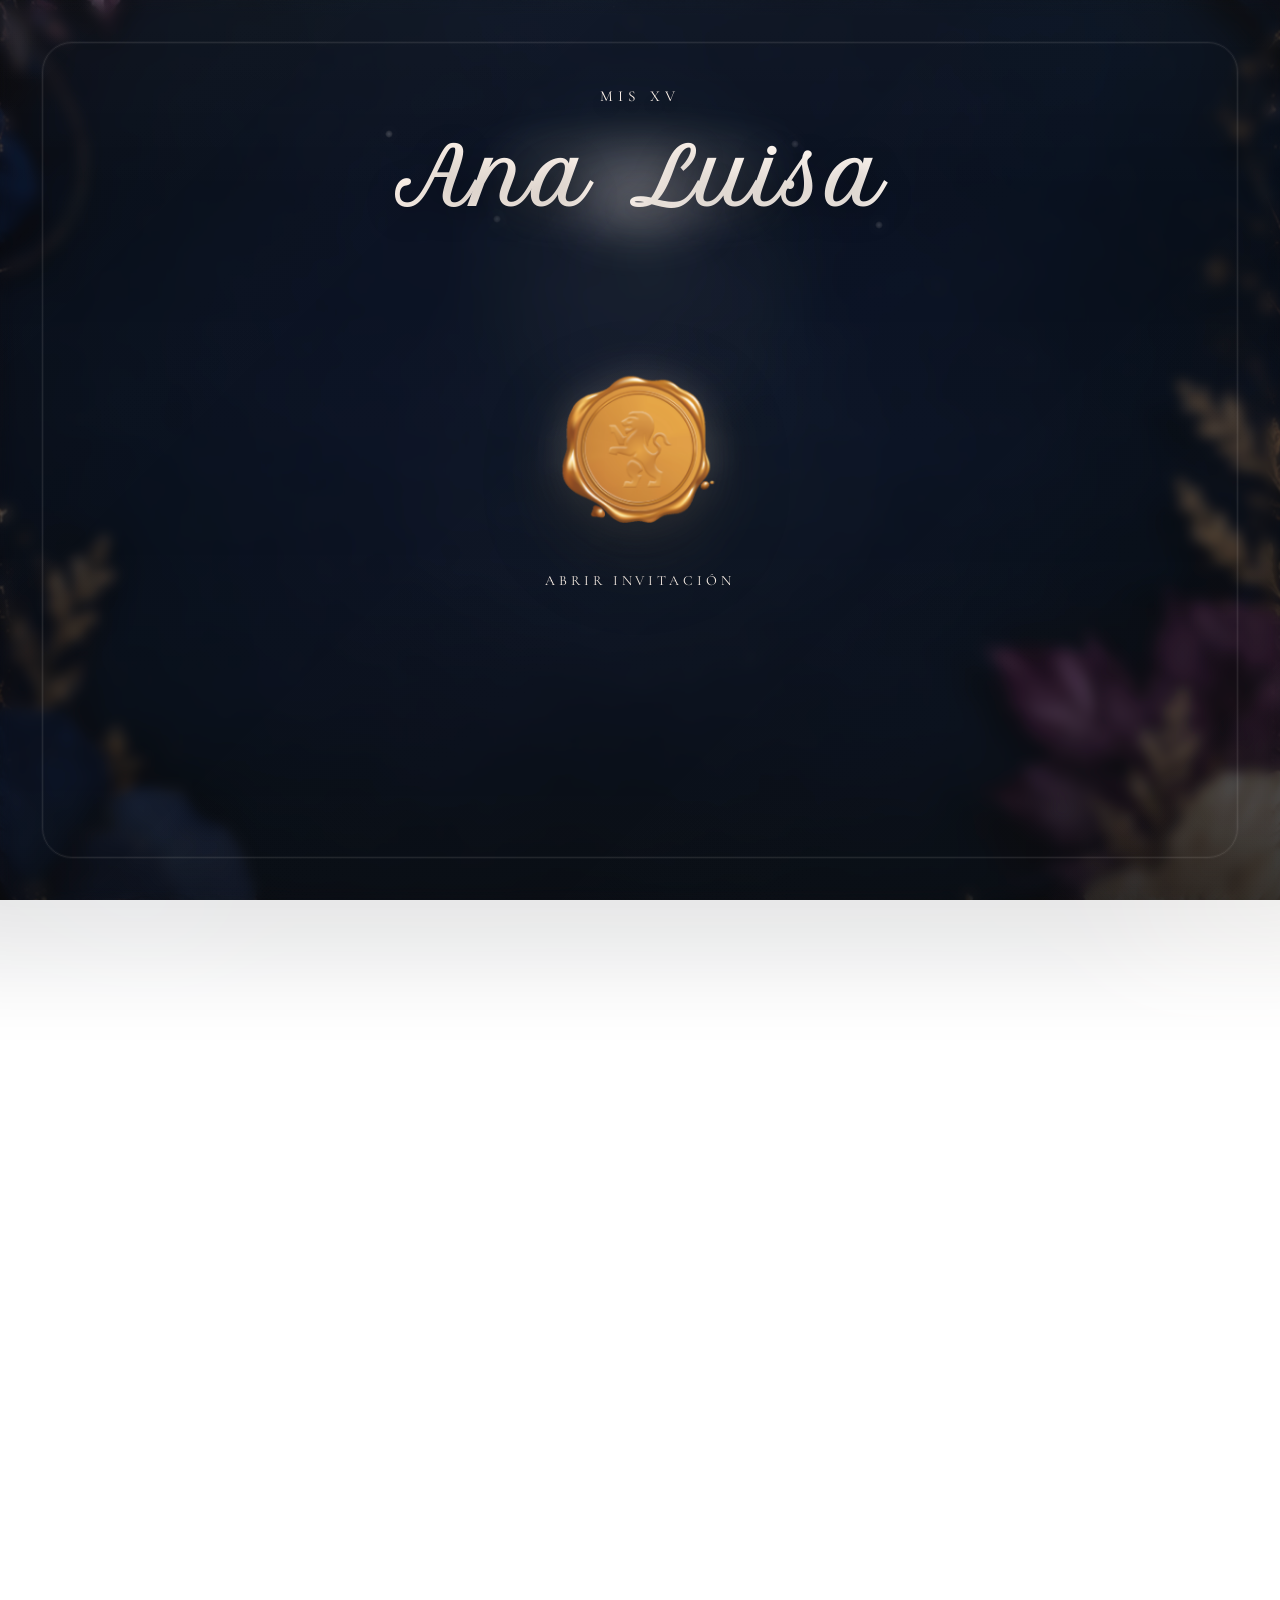
==== commit 3dbf4c1e: "Add files via upload" ====
--- a/index.html
+++ b/index.html
@@ -375,7 +375,7 @@
   <div class="toast" id="toast" role="status" aria-live="polite"></div>
 
   <script src="assets/qr-code-styling.js?v=20260812-album-qr-center-v20" defer></script>
-  <script src="assets/app.js?v=20260814-rsvp-qr-v73" defer></script>
+  <script src="assets/app.js?v=20260814-preview-fidelity-v74" defer></script>
 
 </body>
 </html>
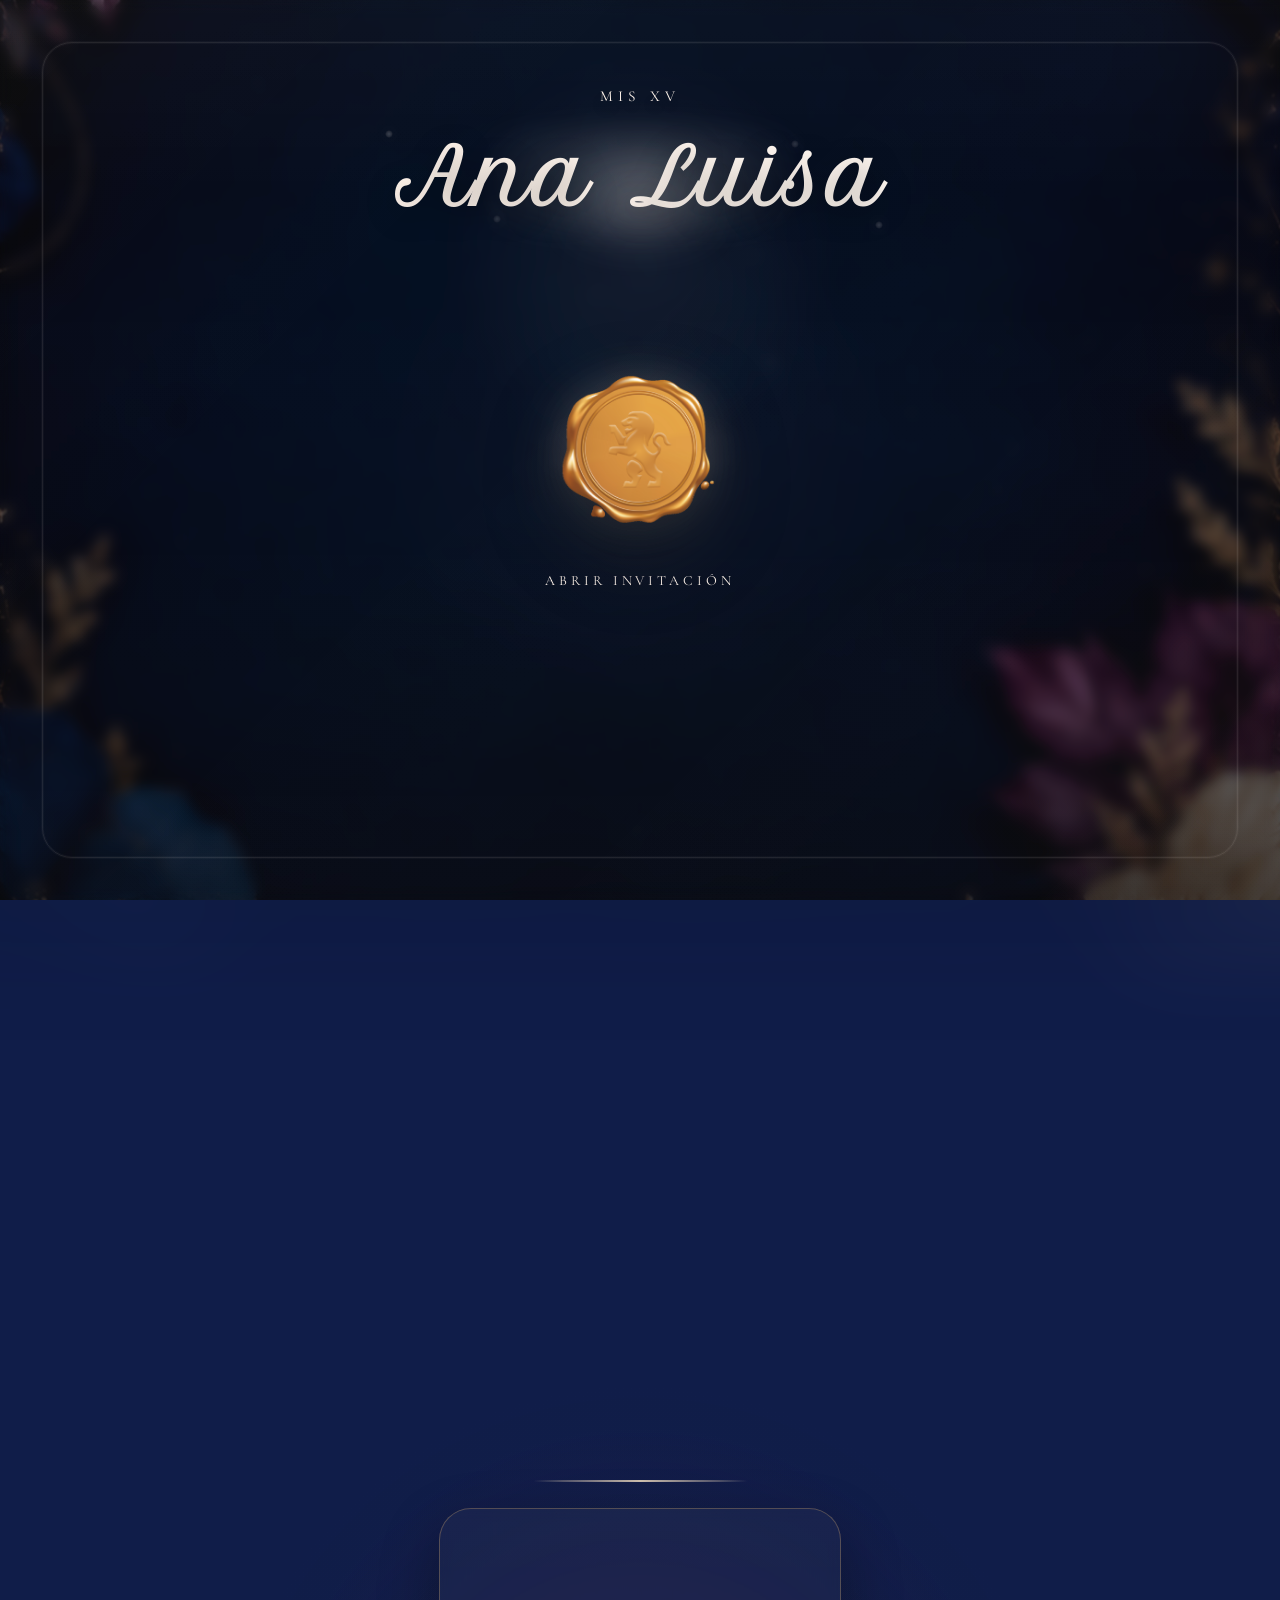
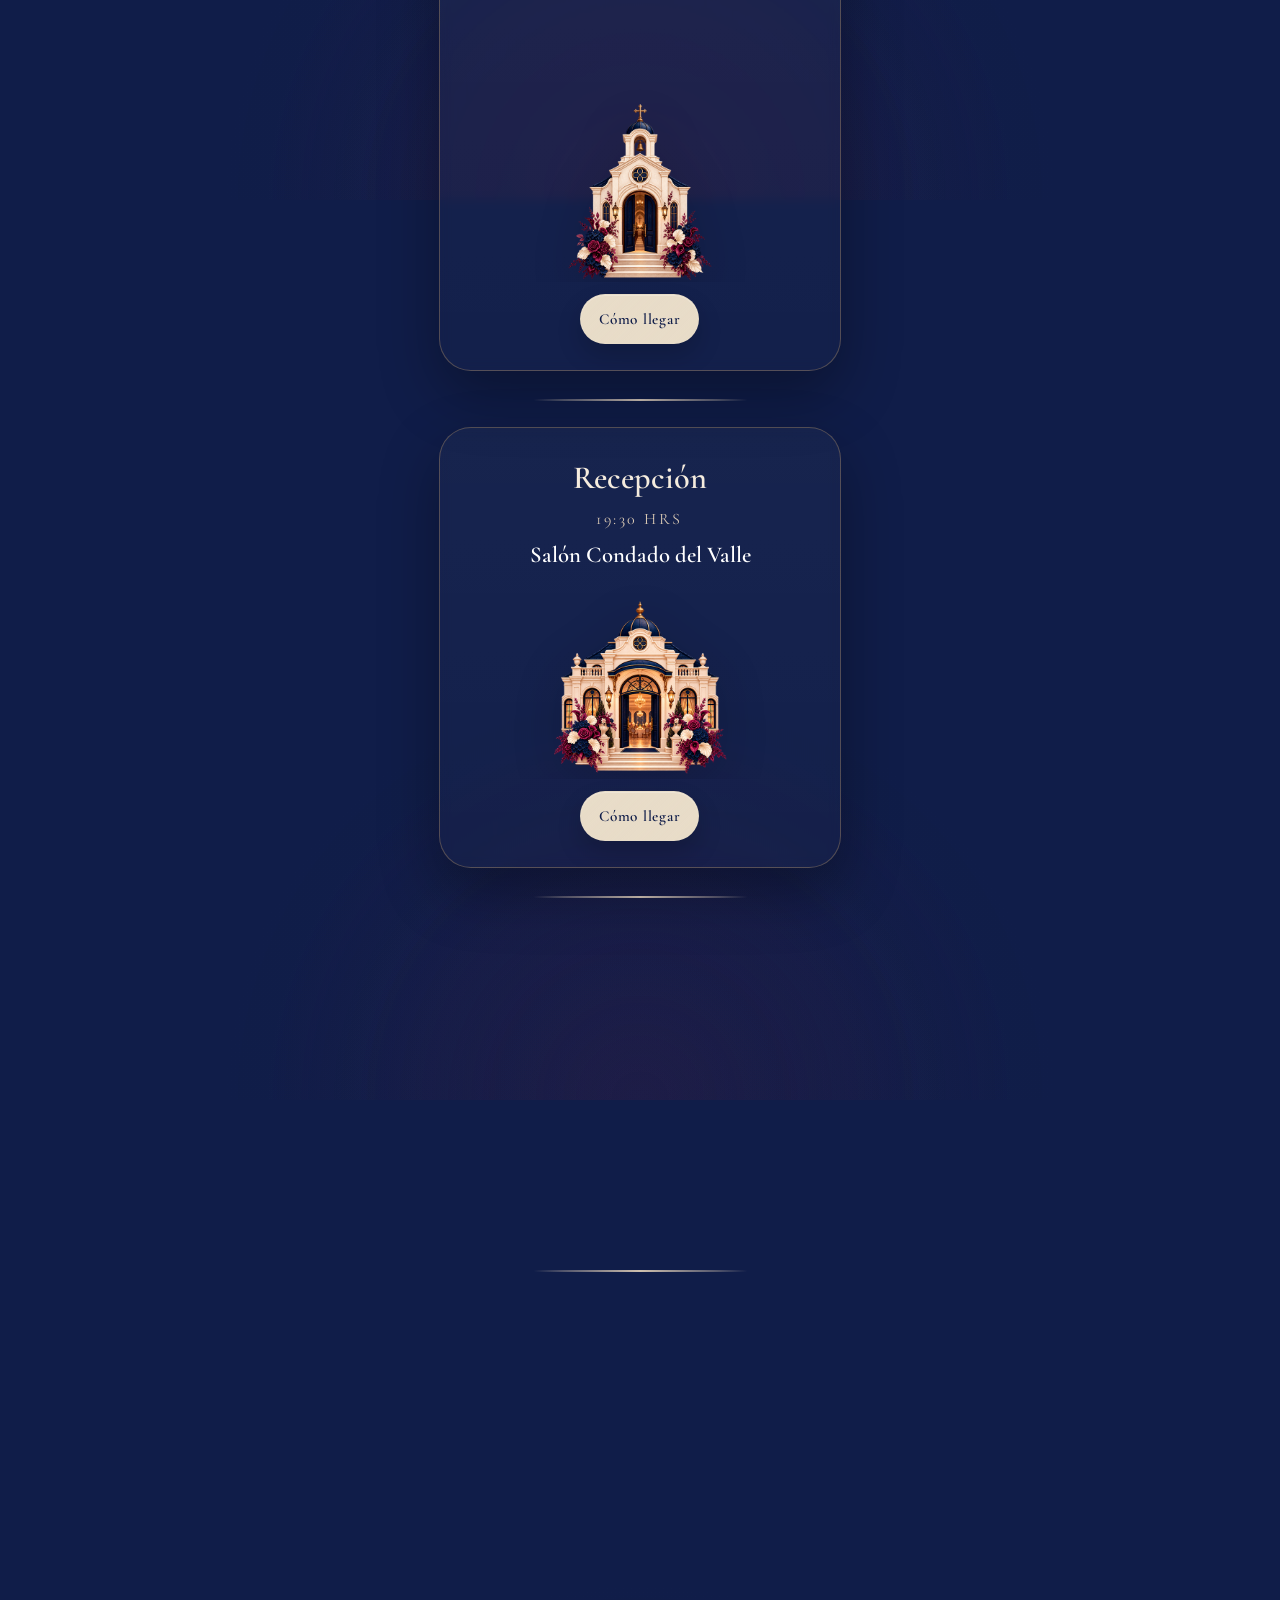
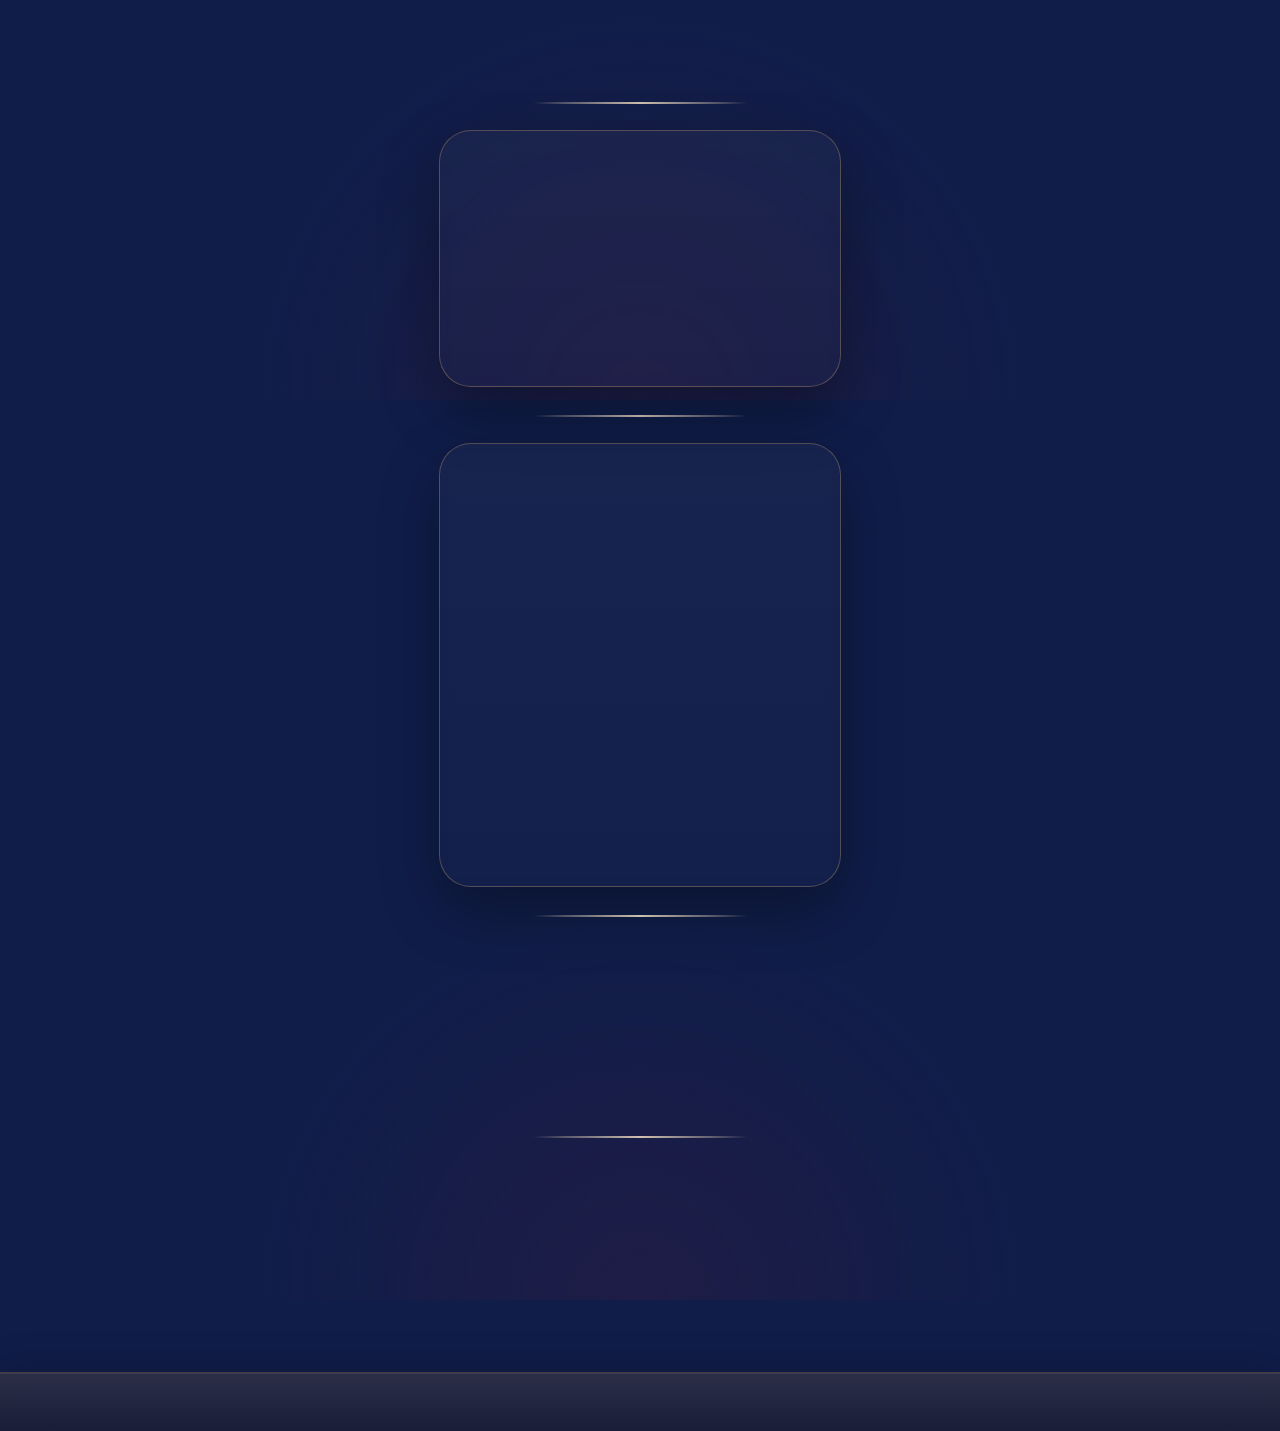
==== commit 2eac9928: "Add files via upload" ====
--- a/index.html
+++ b/index.html
@@ -1,381 +1 @@
-<!DOCTYPE html>
-<html lang="es">
-<head>
-  <meta charset="UTF-8">
-  <meta name="viewport" content="width=device-width, initial-scale=1.0">
-  <title>Mis XV | Ana Luisa</title>
-
-  <meta name="description" content="Acompáñanos a celebrar este día tan especial.">
-  <meta property="og:title" content="Mis XV | Ana Luisa">
-  <meta property="og:description" content="Acompáñanos a celebrar este día tan especial.">
-  <meta property="og:image" content="media/portada-og.png">
-  <meta property="og:image:secure_url" content="media/portada-og.png">
-  <meta property="og:image:type" content="image/png">
-  <meta property="og:image:width" content="1200">
-  <meta property="og:image:height" content="630">
-  <meta property="og:url" content="">
-  <meta property="og:type" content="website">
-  <meta name="twitter:card" content="summary_large_image">
-  <meta name="twitter:image" content="media/portada-og.png">
-
-  <link rel="icon" type="image/png" sizes="32x32" href="favicon.png?v=20">
-  <link rel="icon" type="image/png" sizes="16x16" href="favicon.png?v=20">
-  <link rel="shortcut icon" href="favicon.png?v=20">
-  <link rel="preconnect" href="https://fonts.googleapis.com">
-  <link rel="preconnect" href="https://fonts.gstatic.com" crossorigin>
-  <link rel="preload" as="image" href="media/fp.png" fetchpriority="high">
-  <link href="https://fonts.googleapis.com/css2?family=Alex+Brush&family=Allura&family=Bodoni+Moda:wght@400;500;600;700&family=Cinzel:wght@400;500;600;700&family=Cormorant+Garamond:wght@400;500;600;700&family=Cormorant+Infant:wght@400;500;600;700&family=Dancing+Script:wght@500;600;700&family=EB+Garamond:wght@400;500;600;700&family=Forum&family=Fredoka:wght@500;600;700&family=GFS+Didot&family=Great+Vibes&family=Imperial+Script&family=Italianno&family=Libre+Baskerville:wght@400;700&family=Lora:wght@400;500;600;700&family=Marcellus&family=Montserrat:wght@400;500;600;700&family=Mrs+Saint+Delafield&family=Nanum+Myeongjo:wght@400;700;800&family=Orbitron:wght@500;600;700;800&family=Parisienne&family=Petit+Formal+Script&family=Pinyon+Script&family=Playfair+Display:wght@400;500;600;700&family=Poppins:wght@400;500;600;700&family=Prata&family=Sacramento&family=Tangerine:wght@400;700&display=block" rel="stylesheet">
-
-  <link rel="preload" href="assets/styles.css?v=20260814-rsvp-qr-v73" as="style">
-  <link rel="stylesheet" href="assets/styles.css?v=20260814-rsvp-qr-v73">
-
-</head>
-<body class="locked">
-  <div class="smart-background" id="smartBackground" aria-hidden="true">
-    <img id="smartBackgroundImage" alt="">
-  </div>
-  <div class="overlay" id="overlay" role="dialog" aria-modal="true" aria-labelledby="overlayTitle">
-    <div class="overlay-card">
-      <div class="overlay-scene" id="overlayScene">
-        <p class="overlay-kicker" id="overlayKicker">Mis XV</p>
-        <div class="overlay-title-wrap">
-          <span class="title-glow" aria-hidden="true"></span>
-          <h1 class="overlay-title" id="overlayTitle">Nombre de la festejada</h1>
-        </div>
-        <button class="wax-btn" id="openBtn" type="button" aria-label="Abrir invitación">
-          <img id="sealImage" src="sello_cera.png" alt="Sello para abrir invitación" decoding="async" fetchpriority="high">
-        </button>
-        <div class="launch-status" aria-hidden="true">
-          <span></span>
-          <strong>Sistemas listos</strong>
-          <span></span>
-        </div>
-        <div class="wax-caption">Abrir invitación</div>
-      </div>
-    </div>
-  </div>
-
-  <canvas id="particles" aria-hidden="true"></canvas>
-  <div class="warp-flash" id="warpFlash" aria-hidden="true">
-    <span class="elegant-spark" style="--spark-angle:-158deg;--spark-distance:112px;--spark-delay:.02s;--spark-trail:24px"></span>
-    <span class="elegant-spark" style="--spark-angle:-118deg;--spark-distance:86px;--spark-delay:.11s;--spark-trail:18px"></span>
-    <span class="elegant-spark" style="--spark-angle:-42deg;--spark-distance:104px;--spark-delay:.06s;--spark-trail:26px"></span>
-    <span class="elegant-spark" style="--spark-angle:18deg;--spark-distance:122px;--spark-delay:.14s;--spark-trail:21px"></span>
-    <span class="elegant-spark" style="--spark-angle:66deg;--spark-distance:92px;--spark-delay:.08s;--spark-trail:17px"></span>
-    <span class="elegant-spark" style="--spark-angle:142deg;--spark-distance:108px;--spark-delay:.16s;--spark-trail:23px"></span>
-  </div>
-  <div class="mission-accepted" id="missionAccepted" aria-hidden="true">Misión aceptada</div>
-
-  <audio id="audio" loop preload="metadata">
-    <source src="cancio.mp3" type="audio/mpeg">
-  </audio>
-
-  <main class="page">
-    <section class="hero">
-      <img id="heroImage" src="media/FPrincipal.jpg" alt="Portada de la invitación" decoding="async" fetchpriority="high">
-      <video id="heroVideo" class="hero-video" muted loop playsinline preload="metadata" hidden></video>
-      <canvas id="heroParticles" aria-hidden="true"></canvas>
-      <div class="hero-hud" aria-hidden="true">
-        <span></span>
-        <span></span>
-        <span></span>
-        <span></span>
-      </div>
-      <div class="hero-content">
-        <div class="hero-label" id="heroLabel">Mis XV</div>
-        <h1 class="hero-name" id="nombre">Nombre de la festejada</h1>
-        <div class="hero-date" id="fechaEvento"></div>
-      </div>
-    </section>
-
-    <div class="separator"></div>
-
-    <section class="section story-section" id="storySection">
-      <h2 id="storyTitle">Mi historia</h2>
-      <p class="story-text" id="storyText1" data-fulltext=""></p>
-      <div class="featured-photo">
-        <img id="storyImage" src="media/FHistoria.jpg" alt="Fotografía principal" loading="lazy" decoding="async">
-      </div>
-      <p class="story-text" id="storyText2" data-fulltext=""></p>
-    </section>
-
-    <div class="separator"></div>
-
-    <section class="section" id="parentsSection">
-      <span class="eyebrow" id="parentsEyebrow">En compañía de mis padres</span>
-      <div class="script-block" id="parentsNames"></div>
-      <div class="parents-grid" id="parentsGroups" hidden></div>
-      <p id="parentsInviteText" style="margin-top:16px;"></p>
-    </section>
-
-    <div class="separator"></div>
-
-    <section class="section" id="godparentsSection">
-      <span class="eyebrow" id="godparentsEyebrow">Mis padrinos</span>
-      <div class="script-block" id="godparentsNames"></div>
-      <div class="godparents-list" id="godparentsItems" hidden></div>
-    </section>
-
-    <div class="separator"></div>
-
-    <section class="section" id="ceremonySection">
-      <h2 id="ceremonyTitle">Ceremonia</h2>
-      <div class="event-card">
-        <div class="event-time" id="ceremonyTime"></div>
-        <div class="event-place-group">
-          <div class="event-place" id="ceremonyPlace"></div>
-          <div class="event-place-detail" id="ceremonyPlaceDetail" hidden></div>
-        </div>
-        <div class="event-media-stack" id="ceremonyIconWrap">
-          <div class="dresscode-figure">
-            <img id="ceremonyImage" src="media/cereminia.png" alt="Ceremonia" loading="lazy" decoding="async">
-          </div>
-        </div>
-        <div class="event-media-stack" id="ceremonyMapWrap" hidden>
-          <div class="map">
-            <iframe id="ceremonyMapEmbed" src="" loading="lazy" referrerpolicy="no-referrer-when-downgrade" title="Mapa de la ceremonia"></iframe>
-          </div>
-        </div>
-        <div class="event-media-stack" id="ceremonyPhotoWrap" hidden>
-          <div class="event-place-photo">
-            <img id="ceremonyPhoto" src="" alt="Lugar de la ceremonia" loading="lazy" decoding="async">
-          </div>
-        </div>
-        <div>
-          <a class="btn" id="ceremonyMapLink" href="#" target="_blank" rel="noopener noreferrer" hidden>Cómo llegar</a>
-        </div>
-      </div>
-    </section>
-
-    <div class="separator"></div>
-
-    <section class="section" id="receptionSection">
-      <h2 id="receptionTitle">Recepción</h2>
-      <div class="event-card">
-        <div class="event-time" id="receptionTime"></div>
-        <div class="event-place-group">
-          <div class="event-place" id="receptionPlace"></div>
-          <div class="event-place-detail" id="receptionPlaceDetail" hidden></div>
-        </div>
-        <div class="event-media-stack" id="receptionIconWrap" hidden>
-          <div class="dresscode-figure">
-            <img id="receptionImage" src="" alt="Recepción" loading="lazy" decoding="async">
-          </div>
-        </div>
-        <div class="event-media-stack" id="receptionMapWrap" hidden>
-          <div class="map">
-            <iframe id="receptionMapEmbed" src="" loading="lazy" referrerpolicy="no-referrer-when-downgrade" title="Mapa del salón"></iframe>
-          </div>
-        </div>
-        <div class="event-media-stack" id="receptionPhotoWrap" hidden>
-          <div class="event-place-photo">
-            <img id="receptionPhoto" src="" alt="Lugar de la recepción" loading="lazy" decoding="async">
-          </div>
-        </div>
-        <div>
-          <a class="btn" id="receptionMapLink" href="#" target="_blank" rel="noopener noreferrer" hidden>Cómo llegar</a>
-        </div>
-      </div>
-    </section>
-
-    <div class="separator"></div>
-
-    <section class="section" id="timelineSection">
-      <h2>Itinerario</h2>
-      <div class="timeline" id="timelineList"></div>
-    </section>
-
-    <div class="separator"></div>
-
-    <section class="section" id="countdown-section">
-      <h2 id="countdownTitle">Faltan pocos días</h2>
-      <p id="countdownIntro">La cuenta regresiva ha comenzado para vivir un momento inolvidable.</p>
-      <div class="countdown-shell">
-        <div id="countdown" aria-live="polite"></div>
-        <div class="countdown-caption" id="countdownCaption">Preparando una noche inolvidable.</div>
-      </div>
-    </section>
-
-    <div class="separator"></div>
-
-    <section class="section" id="gallerySection">
-      <h2>Galería</h2>
-      <div class="gallery-showcase">
-        <div class="gallery-stage" id="galleryStage">
-          <img src="media/G1.jpg" alt="Galería destacada" id="galleryPreviewImg" loading="lazy" decoding="async">
-          <video id="galleryPreviewVideo" class="gallery-preview-video" muted loop playsinline preload="metadata" hidden></video>
-        </div>
-        <div class="gallery-controls">
-          <div class="gallery-meta">
-            <strong id="galleryMetaIndex">Foto 1 de 6</strong>
-            <span id="galleryMetaHint">Toca una imagen para destacar o abrir.</span>
-          </div>
-          <div class="gallery-nav">
-            <button type="button" id="galleryPrev" aria-label="Foto anterior">‹</button>
-            <button type="button" id="galleryNext" aria-label="Foto siguiente">›</button>
-          </div>
-        </div>
-      </div>
-      <div class="gallery" id="galleryGrid"></div>
-    </section>
-
-    <div class="separator"></div>
-
-    <section class="section" id="dressSection">
-      <h2 id="dressTitle">Dress Code</h2>
-      <p id="dressValue">Formal</p>
-      <div class="dresscode-figure">
-        <img id="dressImage" src="media/vestimenta.png" alt="Código de vestimenta" loading="lazy" decoding="async">
-      </div>
-      <p class="mini-note" id="dressNote"></p>
-    </section>
-
-    <div class="separator"></div>
-
-    <section class="section adult-notice-section" id="adultNoticeSection" role="note">
-      <h2 id="adultNoticeTitle">Una celebración para adultos</h2>
-      <p id="adultNoticeText">Con mucho cariño, hemos preparado esta celebración exclusivamente para adultos.<br>Agradecemos mucho su comprensión.</p>
-    </section>
-
-    <div class="separator"></div>
-
-    <section class="section" id="rsvpSection">
-      <h2>Confirma tu presencia</h2>
-      <div class="rsvp-personalization" id="rsvpPersonalization" hidden>
-        <span class="rsvp-personalization__eyebrow">Invitación preparada especialmente para</span>
-        <strong class="rsvp-personalization__recipient" id="rsvpPersonalizationRecipient"></strong>
-        <span class="rsvp-personalization__divider" aria-hidden="true"></span>
-        <p class="rsvp-personalization__message" id="rsvpPersonalizationText"></p>
-        <div class="rsvp-personalization__passes">
-          <span>Cupo reservado</span>
-          <strong id="rsvpPersonalizationPasses"></strong>
-        </div>
-      </div>
-      <div class="rsvp-card">
-        <div class="field" id="guestNameField">
-          <label for="guestName" id="guestNameLabel">Tu nombre</label>
-          <input type="text" id="guestName" placeholder="Escríbelo aquí">
-        </div>
-        <div class="field" id="guestCountField">
-          <label for="guestCount">¿Cuántas personas asistirán?</label>
-          <select id="guestCount" data-pases="6">
-            <option value="">Selecciona una opción</option>
-          </select>
-        </div>
-        <div class="family-members" id="familyMembersField" hidden>
-          <div class="family-members__head">
-            <strong>Nombres de quienes asistirán</strong>
-          <span>Escribe el nombre de cada persona que asistirá.</span>
-          </div>
-          <div class="family-members__list" id="familyMembersList"></div>
-        </div>
-        <div class="rsvp-buttons">
-          <button type="button" id="confirmYes">Confirmar asistencia</button>
-          <button type="button" id="confirmNo" class="btn-secondary">No podré asistir</button>
-        </div>
-      </div>
-      <div class="rsvp-receipt" id="rsvpReceipt" hidden>
-        <span class="rsvp-receipt__eyebrow">Confirmación registrada</span>
-        <h3>¡Gracias por confirmar!</h3>
-        <p>Nos dará mucho gusto compartir este momento con ustedes. Nos vemos pronto.</p>
-        <div class="rsvp-receipt__identity">
-          <strong id="rsvpReceiptName"></strong>
-          <span id="rsvpReceiptCount"></span>
-        </div>
-        <div class="rsvp-receipt__attendees" id="rsvpReceiptAttendees" hidden></div>
-        <div class="rsvp-receipt__qr" id="rsvpReceiptQr" aria-label="Código QR de confirmación"></div>
-        <span class="rsvp-receipt__folio" id="rsvpReceiptFolio"></span>
-      </div>
-    </section>
-
-    <div class="separator"></div>
-
-    <section class="section" id="giftSection">
-      <h2 id="giftTitle">Opciones de regalo</h2>
-      <p id="giftIntro">Tu presencia es el regalo más valioso para mí, pero si deseas tener un detalle, aquí encontrarás algunas opciones pensadas con mucho cariño.</p>
-
-      <div class="gift-options">
-        <div class="gift-option-card" id="giftOption1Card">
-          <div class="gift-option-media">
-            <img class="envelope" id="envelopeImage" src="sobre.png" alt="Lluvia de sobres" loading="lazy" decoding="async">
-          </div>
-          <h3 class="gift-option-title" id="giftOption1Title">Lluvia de sobres</h3>
-          <p class="gift-option-copy" id="giftOption1Copy">Si lo prefieres, podrás acompañarme con un sobre el día del evento. Será un detalle recibido con muchísimo cariño y gratitud.</p>
-        </div>
-
-        <div class="gift-option-card" id="giftOption2Card">
-          <div class="gift-option-media">
-            <img class="surprise" id="surpriseImage" src="regalo.png" alt="Regalo sorpresa" loading="lazy" decoding="async">
-          </div>
-          <h3 class="gift-option-title" id="giftOption2Title">Regalo sorpresa</h3>
-          <p class="gift-option-copy" id="giftOption2Copy">También puedes sorprenderme con un detalle especial elegido por ti. Lo importante será el cariño con el que venga.</p>
-        </div>
-      </div>
-
-      <p class="mini-note" id="giftLinksIntro" style="margin-top:18px;">Si prefieres elegir un detalle en línea, también puedes apoyarte en estas opciones de mesa de regalos:</p>
-
-      <div class="gift-links" id="giftLinks"></div>
-    </section>
-
-    <div class="separator"></div>
-
-    <section class="section" id="agendaSectionUi">
-      <h2>Agenda este momento</h2>
-      <div class="utilities">
-        <a class="btn" href="#" id="calendarBtn">Agregar al calendario</a>
-        <a class="btn" href="#countdown-section" id="verCuenta">Ver cuenta regresiva</a>
-      </div>
-    </section>
-
-    <div class="separator"></div>
-
-    <section class="section" id="albumSection">
-      <h2 id="albumTitle">Álbum digital</h2>
-      <div class="album-card">
-        <p id="albumCopy">Comparte las mejores fotos de este gran día y conserva en un solo lugar los recuerdos más especiales.</p>
-        <a class="album-qr" id="albumQrLink" href="#" target="_blank" rel="noopener noreferrer" hidden aria-label="Abrir álbum digital con código QR">
-          <span class="album-qr-shell"><span id="albumQrCanvas" aria-hidden="true"></span></span>
-          <span class="album-qr-caption">Escanea para abrir el álbum</span>
-        </a>
-        <div class="utilities">
-          <a class="btn" href="#" id="albumBtn" target="_blank" rel="noopener noreferrer">Ver álbum digital</a>
-        </div>
-      </div>
-    </section>
-
-    <div class="separator"></div>
-    <div class="closing-note" id="closingNote">Gracias por ser parte de este momento inolvidable</div>
-
-    <footer class="brand-footer">
-      <div class="brand-copy">
-        <p class="brand-caption">Invitación creada con amor digital</p>
-        <a class="brand-link" id="brandLink" href="https://www.facebook.com/profile.php?id=61587804296779&locale=es_LA" target="_blank" rel="noopener noreferrer">Creado por Digital Invita</a>
-        <p class="brand-question">Invitaciones digitales para eventos</p>
-      </div>
-      <div class="brand-cta">
-        <a id="brandCtaLink" href="https://wa.me/525550591264?text=Hola%2C%20estoy%20interesado%28a%29%20en%20una%20invitaci%C3%B3n%20digital%20para%20mi%20evento.%20Me%20gustar%C3%ADa%20recibir%20m%C3%A1s%20informaci%C3%B3n%20sobre%20los%20dise%C3%B1os%2C%20precios%20y%20lo%20que%20incluye." target="_blank" rel="noopener noreferrer">Contáctanos</a>
-      </div>
-    </footer>
-  </main>
-
-  <div class="lightbox" id="lightbox" role="dialog" aria-modal="true" aria-hidden="true" aria-label="Galería ampliada">
-    <div class="lightbox-content">
-      <button class="lightbox-close" id="closeLightbox" type="button" aria-label="Cerrar galería">×</button>
-      <div class="lightbox-main">
-        <div class="viewer-counter" id="viewerCounter">1 / 6</div>
-        <img class="lightbox-img" id="lightboxImg" alt="Imagen ampliada">
-        <video class="lightbox-video" id="lightboxVideo" controls playsinline preload="metadata" hidden></video>
-      </div>
-      <div class="thumbs" id="thumbs"></div>
-    </div>
-  </div>
-
-  <button class="floating-btn" id="musicBtn" type="button" aria-label="Pausar música"></button>
-  <button class="floating-btn" id="toTopBtn" type="button" aria-label="Volver arriba">↑</button>
-  <div class="toast" id="toast" role="status" aria-live="polite"></div>
-
-  <script src="assets/qr-code-styling.js?v=20260812-album-qr-center-v20" defer></script>
-  <script src="assets/app.js?v=20260814-preview-fidelity-v74" defer></script>
-
-</body>
-</html>
+<!DOCTYPE html><html lang="es"><head><meta charset="UTF-8"><meta name="viewport" content="width=device-width, initial-scale=1.0"><title>Mis XV | Ana Luisa</title><meta name="description" content="Acompáñanos a celebrar este día tan especial."><meta property="og:title" content="Mis XV | Ana Luisa"><meta property="og:description" content="Acompáñanos a celebrar este día tan especial."><meta property="og:image" content="media/portada-og.png"><meta property="og:image:secure_url" content="media/portada-og.png"><meta property="og:image:type" content="image/png"><meta property="og:image:width" content="1200"><meta property="og:image:height" content="630"><meta property="og:url" content=""><meta property="og:type" content="website"><meta name="twitter:card" content="summary_large_image"><meta name="twitter:image" content="media/portada-og.png"><link rel="icon" type="image/png" sizes="32x32" href="favicon.png"><link rel="icon" type="image/png" sizes="16x16" href="favicon.png"><link rel="shortcut icon" href="favicon.png"><link rel="preconnect" href="https://fonts.googleapis.com"><link rel="preconnect" href="https://fonts.gstatic.com" crossorigin><link rel="preload" as="image" href="media/fprincipal.jpg" fetchpriority="high"><link href="https://fonts.googleapis.com/css2?family=Alex+Brush&family=Allura&family=Bodoni+Moda:wght@400;500;600;700&family=Cinzel:wght@400;500;600;700&family=Cormorant+Garamond:wght@400;500;600;700&family=Cormorant+Infant:wght@400;500;600;700&family=Dancing+Script:wght@500;600;700&family=EB+Garamond:wght@400;500;600;700&family=Forum&family=Fredoka:wght@500;600;700&family=GFS+Didot&family=Great+Vibes&family=Imperial+Script&family=Italianno&family=Libre+Baskerville:wght@400;700&family=Lora:wght@400;500;600;700&family=Marcellus&family=Montserrat:wght@400;500;600;700&family=Mrs+Saint+Delafield&family=Nanum+Myeongjo:wght@400;700;800&family=Orbitron:wght@500;600;700;800&family=Parisienne&family=Petit+Formal+Script&family=Pinyon+Script&family=Playfair+Display:wght@400;500;600;700&family=Poppins:wght@400;500;600;700&family=Prata&family=Sacramento&family=Tangerine:wght@400;700&display=block" rel="stylesheet"><link rel="preload" href="assets/styles.css" as="style"><link rel="stylesheet" href="assets/styles.css"></head><body class="locked"><div class="smart-background" id="smartBackground" aria-hidden="true"><img id="smartBackgroundImage" alt=""></div><div class="overlay" id="overlay" role="dialog" aria-modal="true" aria-labelledby="overlayTitle"><div class="overlay-card"><div class="overlay-scene" id="overlayScene"><p class="overlay-kicker" id="overlayKicker">Mis XV</p><div class="overlay-title-wrap"><span class="title-glow" aria-hidden="true"></span><h1 class="overlay-title" id="overlayTitle">Nombre de la festejada</h1></div><button class="wax-btn" id="openBtn" type="button" aria-label="Abrir invitación"><img id="sealImage" src="sello_cera.png" alt="Sello para abrir invitación" decoding="async"></button><div class="launch-status" aria-hidden="true"><span></span><strong>Sistemas listos</strong><span></span></div><div class="wax-caption">Abrir invitación</div></div></div></div><canvas id="particles" aria-hidden="true"></canvas><canvas id="particlesFront" aria-hidden="true"></canvas><div class="warp-flash" id="warpFlash" aria-hidden="true"><span class="elegant-spark" style="--spark-angle:-158deg;--spark-distance:112px;--spark-delay:.02s;--spark-trail:24px"></span><span class="elegant-spark" style="--spark-angle:-118deg;--spark-distance:86px;--spark-delay:.11s;--spark-trail:18px"></span><span class="elegant-spark" style="--spark-angle:-42deg;--spark-distance:104px;--spark-delay:.06s;--spark-trail:26px"></span><span class="elegant-spark" style="--spark-angle:18deg;--spark-distance:122px;--spark-delay:.14s;--spark-trail:21px"></span><span class="elegant-spark" style="--spark-angle:66deg;--spark-distance:92px;--spark-delay:.08s;--spark-trail:17px"></span><span class="elegant-spark" style="--spark-angle:142deg;--spark-distance:108px;--spark-delay:.16s;--spark-trail:23px"></span></div><div class="mission-accepted" id="missionAccepted" aria-hidden="true">Misión aceptada</div><audio id="audio" loop preload="none"><source type="audio/mpeg"></audio><main class="page"><section class="hero"><img id="heroImage" src="media/fprincipal.jpg" alt="Portada de Ana Luisa " loading="eager" decoding="async" fetchpriority="high"><video id="heroVideo" class="hero-video" muted loop playsinline preload="none" hidden></video><canvas id="heroParticles" aria-hidden="true"></canvas><div class="hero-hud" aria-hidden="true"><span></span><span></span><span></span><span></span></div><div class="hero-content"><div class="hero-label" id="heroLabel">Mis XV</div><h1 class="hero-name" id="nombre">Nombre de la festejada</h1><div class="hero-date" id="fechaEvento"></div></div></section><div class="separator"></div><section class="section story-section" id="storySection"><h2 id="storyTitle">Mi historia</h2><p class="story-text" id="storyText1" data-fulltext=""></p><div class="featured-photo"><img id="storyImage" src="media/fhistoria.png" alt="Fotografía de Ana Luisa " loading="lazy" decoding="async"></div><p class="story-text" id="storyText2" data-fulltext=""></p></section><div class="separator"></div><section class="section" id="parentsSection"><span class="eyebrow" id="parentsEyebrow">En compañía de mis padres</span><div class="script-block" id="parentsNames"></div><div class="parents-grid" id="parentsGroups" hidden></div><div class="grandparents-block" id="grandparentsBlock" hidden><span class="grandparents-eyebrow" id="grandparentsEyebrow">Y con la bendición de mis abuelos</span><div class="family-names" id="grandparentsNames"></div></div><p id="parentsInviteText" style="margin-top:16px;"></p></section><div class="separator"></div><section class="section" id="godparentsSection"><span class="eyebrow" id="godparentsEyebrow">Mis padrinos</span><div class="script-block" id="godparentsNames"></div><div class="godparents-list" id="godparentsItems" hidden></div></section><div class="separator"></div><section class="section" id="ceremonySection"><h2 id="ceremonyTitle">Ceremonia</h2><div class="event-card"><div class="event-time" id="ceremonyTime"></div><div class="event-place-group"><div class="event-place" id="ceremonyPlace"></div><div class="event-place-detail" id="ceremonyPlaceDetail" hidden></div></div><div class="event-media-stack" id="ceremonyIconWrap"><div class="dresscode-figure"><img id="ceremonyImage" src="media/cereminia.png" alt="Ceremonia" loading="lazy" decoding="async"></div></div><div class="event-media-stack" id="ceremonyMapWrap" hidden><div class="map"><iframe id="ceremonyMapEmbed" src="" loading="lazy" referrerpolicy="no-referrer-when-downgrade" title="Mapa de la ceremonia"></iframe></div></div><div class="event-media-stack" id="ceremonyPhotoWrap" hidden><div class="event-place-photo"><img id="ceremonyPhoto" src="" alt="Lugar de la ceremonia" loading="lazy" decoding="async"></div></div><div class="event-media-stack" id="ceremonyVideoWrap" hidden><div class="event-place-video"><video id="ceremonyVideo" autoplay muted playsinline loop preload="none"></video></div></div><div><a class="btn" id="ceremonyMapLink" href="#" target="_blank" rel="noopener noreferrer" hidden>Cómo llegar</a></div></div></section><div class="separator"></div><section class="section" id="receptionSection"><h2 id="receptionTitle">Recepción</h2><div class="event-card"><div class="event-time" id="receptionTime"></div><div class="event-place-group"><div class="event-place" id="receptionPlace"></div><div class="event-place-detail" id="receptionPlaceDetail" hidden></div></div><div class="event-media-stack" id="receptionIconWrap" hidden><div class="dresscode-figure"><img id="receptionImage" src="" alt="Recepción" loading="lazy" decoding="async"></div></div><div class="event-media-stack" id="receptionMapWrap" hidden><div class="map"><iframe id="receptionMapEmbed" src="" loading="lazy" referrerpolicy="no-referrer-when-downgrade" title="Mapa del salón"></iframe></div></div><div class="event-media-stack" id="receptionPhotoWrap" hidden><div class="event-place-photo"><img id="receptionPhoto" src="" alt="Lugar de la recepción" loading="lazy" decoding="async"></div></div><div class="event-media-stack" id="receptionVideoWrap" hidden><div class="event-place-video"><video id="receptionVideo" autoplay muted playsinline loop preload="none"></video></div></div><div><a class="btn" id="receptionMapLink" href="#" target="_blank" rel="noopener noreferrer" hidden>Cómo llegar</a></div></div></section><div class="separator"></div><section class="section" id="timelineSection"><h2>Itinerario</h2><div class="timeline" id="timelineList"></div></section><div class="separator"></div><section class="section" id="countdown-section"><h2 id="countdownTitle">Faltan pocos días</h2><p id="countdownIntro">La cuenta regresiva ha comenzado para vivir un momento inolvidable.</p><div class="countdown-shell"><div id="countdown" aria-live="polite"></div><div class="countdown-caption" id="countdownCaption">Preparando una noche inolvidable.</div></div></section><div class="separator"></div><section class="section" id="gallerySection"><h2>Galería</h2><div class="gallery-showcase"><div class="gallery-stage" id="galleryStage"><img src="media/G1.jpg" alt="Galería destacada" id="galleryPreviewImg" loading="lazy" decoding="async"><video id="galleryPreviewVideo" class="gallery-preview-video" controls playsinline preload="none" hidden></video></div><div class="gallery-controls"><div class="gallery-meta"><strong id="galleryMetaIndex">Foto 1 de 6</strong><span id="galleryMetaHint">Toca una imagen para destacar o abrir.</span></div><div class="gallery-nav"><button type="button" id="galleryPrev" aria-label="Foto anterior">‹</button><button type="button" id="galleryNext" aria-label="Foto siguiente">›</button></div></div></div><div class="gallery" id="galleryGrid"></div></section><div class="separator"></div><section class="section" id="dressSection"><h2 id="dressTitle">Dress Code</h2><ul class="dress-code-list" id="dressValue"><li>Formal</li></ul><div class="dresscode-figure"><img id="dressImage" src="media/vestimenta.png" alt="Código de vestimenta" loading="lazy" decoding="async"></div><p class="mini-note" id="dressNote"></p></section><div class="separator"></div><section class="section adult-notice-section" id="adultNoticeSection" role="note"><h2 id="adultNoticeTitle">Una celebración para adultos</h2><p id="adultNoticeText">Con mucho cariño, hemos preparado esta celebración exclusivamente para adultos.<br>Agradecemos mucho su comprensión.</p></section><div class="separator"></div><section class="section" id="rsvpSection"><h2>Confirma tu presencia</h2><div class="rsvp-personalization" id="rsvpPersonalization" hidden><span class="rsvp-personalization__eyebrow">Invitación preparada especialmente para</span><strong class="rsvp-personalization__recipient" id="rsvpPersonalizationRecipient"></strong><span class="rsvp-personalization__divider" aria-hidden="true"></span><p class="rsvp-personalization__message" id="rsvpPersonalizationText"></p><div class="rsvp-personalization__passes"><span>Cupo reservado</span><strong id="rsvpPersonalizationPasses"></strong></div></div><div class="rsvp-invalid" id="rsvpInvalidNotice" hidden><span>Invitación no válida</span><strong>Solicita una invitación válida para poder confirmar.</strong><p>Este enlace no contiene los datos necesarios o ya no está registrado para este evento.</p></div><div class="rsvp-card"><div class="field" id="guestNameField"><label for="guestName" id="guestNameLabel">Tu nombre</label><input type="text" id="guestName" placeholder="Escríbelo aquí"></div><div class="field" id="guestCountField"><label for="guestCount">¿Cuántas personas asistirán?</label><select id="guestCount" data-pases="6"><option value="">Selecciona una opción</option></select></div><div class="family-members" id="familyMembersField" hidden><div class="family-members__head"><strong>Nombres de quienes asistirán</strong><span>Escribe el nombre de cada persona que asistirá.</span></div><div class="family-members__list" id="familyMembersList"></div></div><div class="rsvp-buttons"><button type="button" id="confirmYes">Confirmar asistencia</button><button type="button" id="confirmNo" class="btn-secondary">No podré asistir</button></div></div><div class="rsvp-receipt" id="rsvpReceipt" hidden><span class="rsvp-receipt__eyebrow">Confirmación registrada</span><h3 id="rsvpReceiptTitle">¡Gracias por confirmar!</h3><p id="rsvpReceiptText">Nos dará mucho gusto compartir este momento con ustedes. Nos vemos pronto.</p><div class="rsvp-receipt__identity"><strong id="rsvpReceiptName"></strong><span id="rsvpReceiptCount"></span></div><div class="rsvp-receipt__attendees" id="rsvpReceiptAttendees" hidden></div><div class="rsvp-receipt__qr" id="rsvpReceiptQr" aria-label="Código QR de confirmación"></div><span class="rsvp-receipt__qr-label">Pase digital de acceso</span><span class="rsvp-receipt__folio" id="rsvpReceiptFolio"></span></div></section><div class="separator"></div><section class="section" id="giftSection"><h2 id="giftTitle">Opciones de regalo</h2><p id="giftIntro">Tu presencia es el regalo más valioso para mí, pero si deseas tener un detalle, aquí encontrarás algunas opciones pensadas con mucho cariño.</p><div class="gift-options"><div class="gift-option-card" id="giftOption1Card"><div class="gift-option-media"><img class="envelope" id="envelopeImage" src="sobre.png" alt="Lluvia de sobres" loading="lazy" decoding="async"></div><h3 class="gift-option-title" id="giftOption1Title">Lluvia de sobres</h3><p class="gift-option-copy" id="giftOption1Copy">Si lo prefieres, podrás acompañarme con un sobre el día del evento. Será un detalle recibido con muchísimo cariño y gratitud.</p></div><div class="gift-option-card" id="giftOption2Card"><div class="gift-option-media"><img class="surprise" id="surpriseImage" src="regalo.png" alt="Regalo sorpresa" loading="lazy" decoding="async"></div><h3 class="gift-option-title" id="giftOption2Title">Regalo sorpresa</h3><p class="gift-option-copy" id="giftOption2Copy">También puedes sorprenderme con un detalle especial elegido por ti. Lo importante será el cariño con el que venga.</p></div></div><p class="mini-note" id="giftLinksIntro" style="margin-top:18px;">Si prefieres elegir un detalle en línea, también puedes apoyarte en estas opciones de mesa de regalos:</p><div class="gift-links" id="giftLinks"></div><div class="bank-transfer-card" id="bankTransferCard" hidden><h3 class="gift-option-title" id="bankTransferTitle"></h3><span class="bank-transfer-card__eyebrow" id="bankTransferEyebrow"></span><p id="bankTransferIntro"></p><div class="bank-transfer-card__visual" id="bankTransferVisual" hidden><img id="bankTransferImage" alt="Tarjeta para transferencia" loading="lazy" decoding="async"><div class="bank-transfer-card__overlay" id="bankTransferOverlay"></div></div><dl class="bank-transfer-details" id="bankTransferDetails"></dl><p class="bank-transfer-note" id="bankTransferNote"></p></div></section><div class="separator"></div><section class="section" id="agendaSectionUi"><h2>Agenda este momento</h2><div class="utilities"><a class="btn" href="#" id="calendarBtn">Agregar al calendario</a><a class="btn" href="#countdown-section" id="verCuenta">Ver cuenta regresiva</a></div></section><div class="separator"></div><section class="section" id="albumSection"><h2 id="albumTitle">Álbum digital</h2><div class="album-card"><p id="albumCopy">Comparte las mejores fotos de este gran día y conserva en un solo lugar los recuerdos más especiales.</p><div class="album-qr" id="albumQrLink" hidden aria-label="Código QR del álbum digital"><span class="album-qr-shell"><span id="albumQrCanvas" aria-hidden="true"></span></span><span class="album-qr-caption">Escanea para abrir el álbum</span></div><div class="utilities"><a class="btn" href="#" id="albumBtn" target="_blank" rel="noopener noreferrer">Ver álbum digital</a></div></div></section><div class="separator"></div><div class="closing-note" id="closingNote">Gracias por ser parte de este momento inolvidable</div><footer class="brand-footer"><div class="brand-copy"><p class="brand-caption">Invitación creada con amor digital</p><a class="brand-link" id="brandLink" href="https://www.facebook.com/profile.php?id=61587804296779&locale=es_LA" target="_blank" rel="noopener noreferrer">Creado por Digital Invita</a><p class="brand-question">Invitaciones digitales para eventos</p></div><div class="brand-cta"><a id="brandCtaLink" href="https://wa.me/525550591264?text=Hola%2C%20estoy%20interesado%28a%29%20en%20una%20invitaci%C3%B3n%20digital%20para%20mi%20evento.%20Me%20gustar%C3%ADa%20recibir%20m%C3%A1s%20informaci%C3%B3n%20sobre%20los%20dise%C3%B1os%2C%20precios%20y%20lo%20que%20incluye." target="_blank" rel="noopener noreferrer">Contáctanos</a></div></footer></main><div class="lightbox" id="lightbox" role="dialog" aria-modal="true" aria-hidden="true" aria-label="Galería ampliada"><div class="lightbox-content"><button class="lightbox-close" id="closeLightbox" type="button" aria-label="Cerrar galería">×</button><div class="lightbox-main"><div class="viewer-counter" id="viewerCounter">1 / 6</div><button class="lightbox-nav lightbox-nav--prev" id="lightboxPrev" type="button" aria-label="Multimedia anterior">‹</button><button class="lightbox-nav lightbox-nav--next" id="lightboxNext" type="button" aria-label="Multimedia siguiente">›</button><img class="lightbox-img" id="lightboxImg" alt="Imagen ampliada"><video class="lightbox-video" id="lightboxVideo" controls playsinline preload="metadata" hidden></video></div><div class="thumbs" id="thumbs"></div></div></div><button class="floating-btn" id="musicBtn" type="button" aria-label="Pausar música"></button><button class="floating-btn" id="toTopBtn" type="button" aria-label="Volver arriba">↑</button><div class="toast" id="toast" role="status" aria-live="polite"></div><script src="assets/app.js" defer></script></body></html>
--- a/assets/styles.css
+++ b/assets/styles.css
@@ -1,6537 +1 @@
-/* ================================
-       CLIENT THEME
-       Cambia solo estas variables para adaptar colores base
-    ================================ */
-    :root {
-      --font-body: "Cormorant Garamond", serif;
-      --font-script: "Dancing Script", cursive;
-      --font-display: "Great Vibes", cursive;
-      --overlay-scale: 1;
-      --overlay-image: url("../FPrincipal.jpg");
-      --overlay-glass-blur: 14px;
-      --overlay-glass-saturate: 118%;
-      --opening-bg-a: 0.82;
-      --opening-bg-strong-a: 0.9;
-      --opening-photo-a: 0.2;
-      --opening-glass-top-a: 0.065;
-      --opening-glass-mid-a: 0.018;
-      --opening-glass-bottom-a: 0.04;
-      --opening-kicker: #fff4cf;
-      --opening-title: #fff4cf;
-      --opening-title-soft: #ffe08e;
-      --opening-title-rgb: 255, 244, 207;
-      --opening-accent: #f2c06f;
-      --opening-accent-rgb: 242, 192, 111;
-      --section-blur: 18px;
-      --section-fill-top: rgba(255, 255, 255, 0.09);
-      --section-fill-bottom: rgba(255, 255, 255, 0.05);
-      --space-section-fill-bottom: rgba(8, 20, 47, 0.42);
-      --space-section-accent-a: 0.08;
-      --space-section-particle-a: 0.06;
-      --smart-bg-opacity: 0;
-      --smart-bg-y: 0px;
-      --content-gradient-start: 100vh;
-      --content-gradient-12: calc(12% + 88vh);
-      --content-gradient-22: calc(22% + 78vh);
-      --content-gradient-52: calc(52% + 48vh);
-      --content-gradient-78: calc(78% + 22vh);
-      /* Fondo principal */
-      --bg-glow-top: rgba(238, 180, 204, 0.22);
-      --bg-glow-mid: rgba(214, 74, 105, 0.2);
-      --bg-glow-bottom: rgba(255, 214, 168, 0.14);
-      --bg-top: #5a132d;
-      --bg-mid: #7f1f3f;
-      --bg-bottom: #2a0a15;
-
-      /* Colores base */
-      --wine-950: #18060d;
-      --wine-900: #2b0b18;
-      --wine-800: #56162d;
-      --wine-700: #8d2949;
-      --rose-300: #ffd4e2;
-      --gold-100: #fff4cf;
-      --gold-300: #ffe08e;
-      --gold-500: #f2c06f;
-      --gold-700: #9e7222;
-      --gold-rgb: 242, 192, 111;
-      --gold-soft-rgb: 255, 244, 207;
-      --section-title: #fff4cf;
-      --section-title-rgb: 255, 244, 207;
-      --script-color: #fff4cf;
-      --script-rgb: 255, 244, 207;
-      --timeline-color: #f2c06f;
-      --timeline-rgb: 242, 192, 111;
-      --particle-color: #fff4cf;
-      --particle-rgb: 255, 244, 207;
-      --button-bg: #f2c06f;
-      --button-bg-rgb: 242, 192, 111;
-      --button-text: #ffffff;
-      --field-label: #ffe08e;
-      --field-text: #ffffff;
-      --closing-color: #fff4cf;
-      --footer-bg-rgb: 223, 149, 160;
-      --footer-text: #172033;
-      --footer-text-rgb: 23, 32, 51;
-      --text: #fffaf3;
-      --muted: rgba(255, 248, 236, 0.78);
-      --panel: rgba(255, 255, 255, 0.08);
-      --panel-strong: rgba(255, 255, 255, 0.13);
-      --line: rgba(var(--gold-rgb), 0.28);
-      --shadow: 0 24px 60px rgba(0, 0, 0, 0.32);
-      --radius-xl: 32px;
-      --radius-lg: 24px;
-      --radius-md: 18px;
-      --content-width: 430px;
-    }
-
-    * {
-      box-sizing: border-box;
-    }
-
-    @supports (height: 100dvh) {
-      :root {
-        --content-gradient-start: 100dvh;
-        --content-gradient-12: calc(12% + 88dvh);
-        --content-gradient-22: calc(22% + 78dvh);
-        --content-gradient-52: calc(52% + 48dvh);
-        --content-gradient-78: calc(78% + 22dvh);
-      }
-    }
-
-    html {
-      scroll-behavior: smooth;
-    }
-
-    html.preview-embed,
-    html.preview-embed body {
-      scrollbar-width: none;
-    }
-
-    html.preview-embed::-webkit-scrollbar,
-    html.preview-embed body::-webkit-scrollbar {
-      width: 0;
-      height: 0;
-      display: none;
-    }
-
-    html.preview-live .overlay {
-      display: none !important;
-    }
-
-    html.preview-live *,
-    html.preview-live *::before,
-    html.preview-live *::after {
-      animation-duration: 0.001s !important;
-      animation-delay: 0s !important;
-      transition-duration: 0.001s !important;
-      transition-delay: 0s !important;
-    }
-
-    html.preview-live .section,
-    html.preview-live .section h2,
-    html.preview-live .section p,
-    html.preview-live .section .featured-photo,
-    html.preview-live .section .script-block,
-    html.preview-live .section .parents-grid,
-    html.preview-live .section .godparents-list,
-    html.preview-live .section .event-card,
-    html.preview-live .section .timeline,
-    html.preview-live .section .gallery-showcase,
-    html.preview-live .section .gallery,
-    html.preview-live .section .rsvp-card,
-    html.preview-live .section .utilities,
-    html.preview-live .timeline-item {
-      opacity: 1 !important;
-      transform: none !important;
-      filter: none !important;
-    }
-
-    html.locked-scroll {
-      overflow: hidden;
-      height: 100%;
-    }
-
-    body {
-      margin: 0;
-      min-height: 100vh;
-      font-family: var(--font-body);
-      color: var(--text);
-      background:
-        radial-gradient(circle at 50% var(--content-gradient-start), var(--bg-glow-top), transparent 28%),
-        radial-gradient(circle at 50% var(--content-gradient-22), var(--bg-glow-mid), transparent 34%),
-        radial-gradient(circle at bottom, var(--bg-glow-bottom), transparent 38%),
-        linear-gradient(180deg, var(--bg-top) 0%, var(--bg-top) var(--content-gradient-start), var(--bg-mid) var(--content-gradient-52), var(--bg-bottom) 100%);
-      overflow-x: hidden;
-    }
-
-    body.locked {
-      overflow: hidden;
-      height: 100vh;
-      touch-action: none;
-    }
-
-    body::before {
-      content: "";
-      position: fixed;
-      inset: 0;
-      background:
-        linear-gradient(180deg, rgba(255, 255, 255, 0.05), transparent 18%),
-        linear-gradient(0deg, rgba(255, 255, 255, 0.04), transparent 18%);
-      pointer-events: none;
-      z-index: 0;
-    }
-
-    body::after {
-      content: "";
-      position: fixed;
-      inset: 0;
-      background-image:
-        linear-gradient(rgba(255, 255, 255, 0.016) 1px, transparent 1px),
-        linear-gradient(90deg, rgba(255, 255, 255, 0.012) 1px, transparent 1px);
-      background-size: 24px 24px;
-      opacity: 0.14;
-      pointer-events: none;
-      z-index: 0;
-    }
-
-    .smart-background {
-      position: fixed;
-      inset: 0;
-      z-index: 0;
-      overflow: hidden;
-      pointer-events: none;
-      opacity: 0;
-      transition: opacity 0.35s ease;
-    }
-
-    .smart-background.is-active {
-      opacity: var(--smart-bg-opacity);
-    }
-
-    .smart-background img {
-      position: absolute;
-      top: 0;
-      left: 0;
-      width: 100vw;
-      height: 100vh;
-      max-width: none;
-      object-fit: cover;
-      object-position: center top;
-      transform: translate3d(0, var(--smart-bg-y), 0);
-      will-change: transform;
-      user-select: none;
-      -webkit-user-drag: none;
-    }
-
-    .smart-background::after {
-      content: "";
-      position: absolute;
-      inset: 0;
-      background:
-        radial-gradient(circle at 50% 18%, rgba(255, 255, 255, 0.04), transparent 28%),
-        linear-gradient(180deg, rgba(0, 0, 0, 0.06), rgba(0, 0, 0, 0.14));
-    }
-
-    a,
-    button,
-    input,
-    select {
-      font: inherit;
-    }
-
-    a:focus-visible,
-    button:focus-visible,
-    input:focus-visible,
-    select:focus-visible,
-    textarea:focus-visible,
-    [tabindex]:focus-visible {
-      outline: 3px solid rgba(var(--gold-rgb), 0.82);
-      outline-offset: 3px;
-      box-shadow: 0 0 0 5px rgba(var(--gold-rgb), 0.18);
-    }
-
-    img {
-      display: block;
-      max-width: 100%;
-    }
-
-    img.protected-media,
-    .protected-media img,
-    #heroImage,
-    #heroVideo,
-    #galleryPreviewImg,
-    #galleryPreviewVideo,
-    #lightboxImg,
-    #lightboxVideo,
-    #storyImage,
-    #dressImage,
-    #envelopeImage,
-    #surpriseImage,
-    #ceremonyImage,
-    #receptionImage,
-    #ceremonyPhoto,
-    #receptionPhoto {
-      -webkit-user-drag: none;
-      user-select: none;
-      -webkit-user-select: none;
-      -webkit-touch-callout: none;
-      pointer-events: auto;
-    }
-
-    .page {
-      position: relative;
-      z-index: 2;
-      width: min(100%, var(--content-width));
-      margin: 0 auto;
-      padding: 0 14px 0;
-    }
-
-    .section,
-    .separator,
-    .brand-footer,
-    .closing-note {
-      content-visibility: auto;
-      contain-intrinsic-size: 1px 520px;
-    }
-
-    #particles {
-      position: fixed;
-      inset: 0;
-      width: 100%;
-      height: 100%;
-      pointer-events: none;
-      z-index: 1;
-    }
-
-    #heroParticles {
-      position: absolute;
-      inset: 0;
-      z-index: 2;
-      width: 100%;
-      height: 100%;
-      pointer-events: none;
-    }
-
-    html.particles-disabled #particles,
-    html.particles-disabled #heroParticles {
-      display: none;
-    }
-
-    .overlay {
-      position: fixed;
-      inset: 0;
-      z-index: 1000;
-      display: block;
-      padding:
-        max(24px, env(safe-area-inset-top, 0px))
-        max(24px, env(safe-area-inset-right, 0px))
-        max(24px, env(safe-area-inset-bottom, 0px))
-        max(24px, env(safe-area-inset-left, 0px));
-      background:
-        radial-gradient(circle at 50% 28%, rgba(255, 255, 255, 0.055), transparent 22%),
-        radial-gradient(circle at center, rgba(255, 255, 255, 0.028), transparent 34%),
-        linear-gradient(135deg, rgba(9, 10, 14, var(--opening-bg-a)), rgba(4, 5, 9, var(--opening-bg-strong-a)));
-      transition: opacity 0.8s ease, visibility 0.8s ease;
-    }
-
-    .overlay::before {
-      content: "";
-      position: absolute;
-      inset: 0;
-      background-image:
-        linear-gradient(180deg, rgba(8, 9, 12, 0.26), rgba(8, 9, 12, 0.42)),
-        var(--overlay-image);
-      background-size: cover;
-      background-position: center;
-      transform: scale(1.14);
-      filter: blur(40px) saturate(0.52);
-      opacity: var(--opening-photo-a);
-      pointer-events: none;
-    }
-
-    .overlay::after {
-      content: "";
-      position: absolute;
-      inset: 0;
-      background:
-        linear-gradient(180deg, rgba(255, 255, 255, var(--opening-glass-top-a)), rgba(255, 255, 255, var(--opening-glass-mid-a)) 22%, rgba(255, 255, 255, var(--opening-glass-bottom-a)) 100%),
-        linear-gradient(135deg, rgba(255, 255, 255, var(--opening-glass-bottom-a)), rgba(255, 255, 255, var(--opening-glass-mid-a)) 34%, rgba(255, 255, 255, var(--opening-glass-bottom-a)) 100%);
-      backdrop-filter: blur(var(--overlay-glass-blur)) saturate(var(--overlay-glass-saturate));
-      -webkit-backdrop-filter: blur(var(--overlay-glass-blur)) saturate(var(--overlay-glass-saturate));
-      pointer-events: none;
-    }
-
-    .overlay.hidden {
-      opacity: 0;
-      visibility: hidden;
-    }
-
-    .overlay-card {
-      position: relative;
-      width: 100%;
-      height: 100%;
-      z-index: 1;
-      text-align: center;
-      overflow: visible;
-      animation: overlayIn 1.1s cubic-bezier(.19,1,.22,1) both;
-    }
-
-    .overlay-scene {
-      position: relative;
-      width: 100%;
-      height: 100%;
-      transform: scale(var(--overlay-scale));
-      transform-origin: center center;
-      will-change: transform;
-      transition: transform 0.25s ease;
-    }
-
-    .overlay-card::before {
-      content: "";
-      position: absolute;
-      inset: 18px;
-      border-radius: 30px;
-      border: 1px solid rgba(var(--opening-accent-rgb), 0.1);
-      box-shadow:
-        inset 0 0 0 1px rgba(255, 255, 255, 0.03),
-        0 0 0 1px rgba(var(--opening-accent-rgb), 0.03);
-      pointer-events: none;
-    }
-
-    .overlay-card::after {
-      content: "";
-      position: absolute;
-      left: 50%;
-      top: 17%;
-      width: min(260px, 58vw);
-      height: 80px;
-      transform: translateX(-50%);
-      background: radial-gradient(circle, rgba(var(--opening-accent-rgb), 0.2), rgba(var(--opening-accent-rgb), 0.05) 42%, transparent 72%);
-      filter: blur(18px);
-      opacity: 0.78;
-      pointer-events: none;
-    }
-
-    .low-power .overlay::before {
-      filter: blur(18px) saturate(0.8);
-      opacity: 0.24;
-      transform: scale(1.08);
-    }
-
-    .low-power .overlay::after {
-      backdrop-filter: blur(8px) saturate(108%);
-      -webkit-backdrop-filter: blur(8px) saturate(108%);
-    }
-
-    .low-power .overlay-card::before {
-      opacity: 0.7;
-    }
-
-    .overlay.hidden .overlay-card {
-      animation: overlayOut 0.85s cubic-bezier(.19,1,.22,1) forwards;
-    }
-
-    .overlay-kicker {
-      margin: 0 0 10px;
-      padding-top: 7vh;
-      font-size: 0.95rem;
-      letter-spacing: 0.35em;
-      text-transform: uppercase;
-      color: var(--opening-kicker);
-      text-shadow: 0 8px 18px rgba(0, 0, 0, 0.2);
-    }
-
-    .overlay-title {
-      margin: 0;
-      padding: 16px clamp(24px, 7vw, 38px) 12px;
-      position: relative;
-      display: inline-block;
-      max-width: calc(100vw - 40px);
-      overflow: visible;
-      font-family: var(--font-display);
-      font-size: clamp(3rem, 12vw, 4.8rem);
-      line-height: 1.14;
-      word-spacing: 0.12em;
-      letter-spacing: 0.025em;
-      color: var(--opening-title);
-      text-shadow: 0 8px 28px rgba(0, 0, 0, 0.34);
-      background: linear-gradient(90deg, var(--opening-title), var(--opening-title-soft), var(--opening-title));
-      background-size: 200% auto;
-      -webkit-background-clip: text;
-      -webkit-text-fill-color: transparent;
-      animation: none;
-    }
-
-    .overlay.opening .overlay-kicker,
-    .overlay.opening .overlay-title,
-    .overlay.opening .wax-caption {
-      animation: fadeAwayLuxury 0.45s ease forwards;
-    }
-
-    .overlay-title-wrap {
-      position: relative;
-      display: inline-block;
-      max-width: 100%;
-      padding: 4px 6px;
-      overflow: visible;
-    }
-
-    .overlay-title-wrap .title-glow {
-      position: absolute;
-      inset: 16% 10% 12%;
-      background: radial-gradient(circle, rgba(var(--opening-title-rgb), 0.32), rgba(var(--opening-title-rgb), 0.12) 38%, transparent 72%);
-      filter: blur(18px);
-      opacity: 0.72;
-      z-index: -1;
-      animation: none;
-    }
-
-    .overlay-title-wrap::before,
-    .overlay-title-wrap::after,
-    .overlay-title::before,
-    .overlay-title::after {
-      content: "";
-      position: absolute;
-      width: 8px;
-      height: 8px;
-      border-radius: 50%;
-      background: radial-gradient(circle, rgba(255, 255, 255, 0.95), rgba(var(--opening-title-rgb), 0.55) 45%, transparent 72%);
-      box-shadow: 0 0 14px rgba(var(--opening-title-rgb), 0.4);
-      opacity: 0;
-      pointer-events: none;
-    }
-
-    .overlay-title-wrap::before {
-      top: 12%;
-      left: 6%;
-      animation: none;
-      opacity: 0.22;
-    }
-
-    .overlay-title-wrap::after {
-      right: 8%;
-      bottom: 8%;
-      animation: none;
-      opacity: 0.18;
-    }
-
-    .overlay-title::before {
-      top: 18%;
-      right: 22%;
-      animation: none;
-      opacity: 0.16;
-    }
-
-    .overlay-title::after {
-      left: 24%;
-      bottom: 10%;
-      animation: none;
-      opacity: 0.14;
-    }
-
-    .wax-btn {
-      position: absolute;
-      left: 50%;
-      top: 50%;
-      width: 164px;
-      height: 164px;
-      margin-top: 0;
-      padding: 0;
-      border: 0;
-      background: transparent;
-      cursor: pointer;
-      transform: translate(-50%, -50%);
-      z-index: 2;
-      filter:
-        drop-shadow(0 18px 35px rgba(0, 0, 0, 0.35))
-        drop-shadow(0 0 18px rgba(var(--opening-accent-rgb), 0.18));
-      transition: transform 0.25s ease, filter 0.25s ease;
-      animation: waxEnter 0.8s cubic-bezier(.19,1,.22,1) 0.12s both;
-    }
-
-    .wax-btn img {
-      position: relative;
-      z-index: 2;
-      width: 100%;
-      height: 100%;
-      object-fit: contain;
-      display: block;
-      filter:
-        drop-shadow(0 20px 28px rgba(0, 0, 0, 0.24))
-        drop-shadow(0 0 20px rgba(255, 255, 255, 0.06));
-    }
-
-    .wax-btn:hover {
-      transform: translate(-50%, -50%) scale(1.06) rotate(-2deg);
-      filter:
-        drop-shadow(0 20px 38px rgba(0, 0, 0, 0.38))
-        drop-shadow(0 0 24px rgba(var(--opening-accent-rgb), 0.3));
-    }
-
-    .wax-btn:active {
-      transform: translate(-50%, -50%) scale(0.97);
-    }
-
-    .wax-btn::after {
-      content: "";
-      position: absolute;
-      inset: 18% 14%;
-      border-radius: 50%;
-      background: radial-gradient(circle, rgba(var(--opening-accent-rgb), 0.14), rgba(var(--opening-accent-rgb), 0.04) 34%, transparent 72%);
-      filter: blur(16px);
-      opacity: 0.42;
-      z-index: -1;
-      animation: none;
-    }
-
-    .wax-btn::before {
-      content: "";
-      position: absolute;
-      left: 50%;
-      top: 50%;
-      width: 220px;
-      height: 78px;
-      transform: translate(-50%, -50%);
-      border-radius: 999px;
-      background:
-        linear-gradient(90deg, transparent 0%, rgba(var(--opening-accent-rgb), 0.08) 16%, rgba(var(--opening-title-rgb), 0.42) 50%, rgba(var(--opening-accent-rgb), 0.08) 84%, transparent 100%);
-      filter: blur(0.8px);
-      opacity: 0.42;
-      z-index: -2;
-      mask-image: linear-gradient(180deg, transparent 0%, rgba(0,0,0,0.9) 35%, rgba(0,0,0,0.9) 65%, transparent 100%);
-    }
-
-    .overlay.opening .wax-btn {
-      animation: waxOpenOut 0.45s ease forwards;
-    }
-
-    .wax-caption {
-      position: absolute;
-      left: 50%;
-      top: calc(50% + 122px);
-      transform: translateX(-50%);
-      margin-top: 0;
-      font-size: 0.88rem;
-      letter-spacing: 0.28em;
-      text-transform: uppercase;
-      color: var(--opening-accent);
-      animation: none;
-      white-space: nowrap;
-    }
-
-    .hero {
-      position: relative;
-      width: 100vw;
-      margin-left: 50%;
-      transform: translateX(-50%);
-      min-height: 100vh;
-      min-height: 100svh;
-      min-height: 100dvh;
-      display: flex;
-      align-items: flex-end;
-      justify-content: center;
-      padding: 30px 18px 54px;
-      border-radius: 0;
-      overflow: hidden;
-    }
-
-    .hero img,
-    .hero video {
-      position: absolute;
-      inset: 0;
-      width: 100%;
-      height: 100%;
-      object-fit: cover;
-      will-change: transform;
-      transform: scale(1.03);
-      animation: heroDrift 24s ease-in-out infinite alternate;
-    }
-
-    .low-power .hero img,
-    .low-power .hero video {
-      animation: none;
-    }
-
-    .hero::after {
-      content: "";
-      position: absolute;
-      inset: 0;
-      background:
-        linear-gradient(0deg, rgba(0, 0, 0, 0.62) 0%, rgba(0, 0, 0, 0.24) 22%, rgba(0, 0, 0, 0.06) 38%, rgba(0, 0, 0, 0) 52%);
-      z-index: 1;
-    }
-
-    .hero-content {
-      position: relative;
-      z-index: 4;
-      width: 100%;
-      max-width: 720px;
-      margin: 0 auto;
-      display: flex;
-      flex-direction: column;
-      align-items: center;
-      text-align: center;
-      padding: 0 10px 16px;
-      overflow: visible;
-      top: var(--hero-group-offset-y, 0px);
-    }
-
-    .hero-label {
-      position: relative;
-      top: var(--hero-label-offset-y, 0px);
-      display: inline-flex;
-      align-items: center;
-      justify-content: center;
-      gap: 12px;
-      margin-bottom: 10px;
-      padding: 0;
-      font-size: 0.84rem;
-      letter-spacing: 0.34em;
-      text-transform: uppercase;
-      color: rgba(255, 248, 236, 0.92);
-      text-shadow: 0 6px 16px rgba(0, 0, 0, 0.28);
-      opacity: 0;
-      transform: translateY(16px);
-    }
-
-    .hero-label::before,
-    .hero-label::after {
-      content: "";
-      width: 28px;
-      height: 1px;
-      background: linear-gradient(90deg, transparent, rgba(255, 255, 255, 0.44), transparent);
-      flex: 0 0 auto;
-    }
-
-    .hero-label.animate {
-      animation: fadeRise 1.2s ease forwards;
-    }
-
-    .hero-name {
-      margin: 0;
-      display: block;
-      padding: 0 8px 14px;
-      font-family: var(--font-display);
-      font-size: clamp(3.75rem, 11.2vw, 6rem);
-      font-weight: 400;
-      line-height: 1.1;
-      white-space: nowrap;
-      letter-spacing: 0.025em;
-      word-spacing: 0.12em;
-      color: rgba(255, 253, 248, 0.98);
-      text-shadow:
-        0 0 16px rgba(var(--gold-soft-rgb), 0.16),
-        0 2px 8px rgba(0, 0, 0, 0.16),
-        0 12px 28px rgba(0, 0, 0, 0.2);
-      opacity: 0;
-      transform: translateY(22px) scale(0.96);
-      filter: blur(10px);
-      position: relative;
-      top: var(--hero-name-offset-y, 0px);
-      text-align: center;
-    }
-
-    .hero-name::before {
-      content: "";
-      position: absolute;
-      left: 50%;
-      top: 54%;
-      width: 72%;
-      height: 44%;
-      transform: translate(-50%, -50%);
-      background: radial-gradient(circle, rgba(var(--gold-rgb), 0.28), transparent 72%);
-      filter: blur(18px);
-      opacity: 0;
-      z-index: -1;
-    }
-
-    .hero-name.animate {
-      animation:
-        revealName 2.4s cubic-bezier(.2, .9, .2, 1) forwards,
-        nameBreath 6.5s ease-in-out 2.6s infinite;
-    }
-
-    .hero-name.animate::before {
-      animation:
-        heroGlowIn 1.8s ease 0.6s forwards,
-        heroGlowPulse 4.8s ease-in-out 2.6s infinite;
-    }
-
-    .hero-name::after {
-      content: "";
-      position: absolute;
-      inset: -8% -18%;
-      background: linear-gradient(110deg, transparent 42%, rgba(255, 255, 255, 0.8) 50%, transparent 58%);
-      mix-blend-mode: screen;
-      transform: translateX(-140%) skewX(-12deg);
-      opacity: 0;
-      pointer-events: none;
-    }
-
-    .hero-name.animate::after {
-      animation: nameShine 2.6s ease 1.35s forwards;
-    }
-
-    @keyframes revealName {
-      0% {
-        opacity: 0;
-        transform: translateY(30px) scale(0.9);
-        filter: blur(12px);
-      }
-      55% {
-        opacity: 1;
-        transform: translateY(-3px) scale(1.015);
-        filter: blur(0);
-      }
-      100% {
-        opacity: 1;
-        transform: translateY(0) scale(1);
-        filter: blur(0);
-      }
-    }
-
-    @keyframes nameBreath {
-      0%, 100% { transform: translateY(0) scale(1); }
-      50% { transform: translateY(-2px) scale(1.01); }
-    }
-
-    @keyframes nameShine {
-      0% {
-        transform: translateX(-140%) skewX(-12deg);
-        opacity: 0;
-      }
-      18% {
-        opacity: 0.9;
-      }
-      100% {
-        transform: translateX(140%) skewX(-12deg);
-        opacity: 0;
-      }
-    }
-
-    @keyframes heroGlowIn {
-      from { opacity: 0; }
-      to { opacity: 1; }
-    }
-
-    @keyframes heroGlowPulse {
-      0%, 100% {
-        opacity: 0.72;
-        transform: translate(-50%, -50%) scale(1);
-      }
-      50% {
-        opacity: 1;
-        transform: translate(-50%, -50%) scale(1.06);
-      }
-    }
-
-    .hero-date {
-      position: relative;
-      top: var(--hero-date-offset-y, 0px);
-      display: inline-flex;
-      align-items: center;
-      gap: 12px;
-      margin-top: 8px;
-      padding: 0;
-      color: rgba(var(--gold-soft-rgb), 0.9);
-      font-size: 0.86rem;
-      letter-spacing: 0.28em;
-      text-transform: uppercase;
-      text-shadow: 0 7px 18px rgba(0, 0, 0, 0.28);
-      opacity: 0;
-      transform: translateY(18px);
-    }
-
-    .hero-date.animate {
-      animation: fadeRise 1.1s ease 0.5s forwards;
-    }
-
-    .hero-date::before,
-    .hero-date::after {
-      content: "";
-      width: 36px;
-      height: 1px;
-      background: linear-gradient(90deg, transparent, rgba(255, 255, 255, 0.42), transparent);
-    }
-
-    .section {
-      margin-top: 18px;
-      padding: 30px 22px 26px;
-      border-radius: var(--radius-xl);
-      background:
-        linear-gradient(180deg, var(--section-fill-top), var(--section-fill-bottom));
-      border: 1px solid var(--line);
-      backdrop-filter: blur(var(--section-blur));
-      -webkit-backdrop-filter: blur(var(--section-blur));
-      box-shadow: var(--shadow);
-      text-align: center;
-      opacity: 0;
-      transform: translateY(46px) scale(0.97);
-      filter: blur(10px);
-      transition: opacity 0.9s cubic-bezier(.19,1,.22,1), transform 0.9s cubic-bezier(.19,1,.22,1), box-shadow 0.35s ease, border-color 0.35s ease, filter 0.9s ease;
-    }
-
-    .low-power .section {
-      backdrop-filter: blur(10px);
-      -webkit-backdrop-filter: blur(10px);
-      box-shadow: 0 18px 34px rgba(0, 0, 0, 0.22);
-    }
-
-    .mobile-optimized {
-      --overlay-glass-saturate: 112%;
-    }
-
-    .mobile-optimized .overlay::before {
-      filter: blur(10px) saturate(0.76);
-      opacity: var(--opening-photo-a);
-      transform: scale(1.03);
-    }
-
-    .mobile-optimized .overlay::after {
-      backdrop-filter: blur(var(--overlay-glass-blur)) saturate(var(--overlay-glass-saturate));
-      -webkit-backdrop-filter: blur(var(--overlay-glass-blur)) saturate(var(--overlay-glass-saturate));
-      background:
-        linear-gradient(180deg, rgba(255, 255, 255, var(--opening-glass-top-a)), rgba(255, 255, 255, var(--opening-glass-mid-a)) 22%, rgba(255, 255, 255, var(--opening-glass-bottom-a)) 100%),
-        linear-gradient(135deg, rgba(255, 255, 255, var(--opening-glass-bottom-a)), rgba(255, 255, 255, var(--opening-glass-mid-a)) 34%, rgba(255, 255, 255, var(--opening-glass-bottom-a)) 100%);
-    }
-
-    .mobile-optimized .overlay-card::after {
-      filter: blur(6px);
-      opacity: 0.42;
-    }
-
-    .mobile-optimized .overlay-card::before {
-      inset: 20px;
-      border-color: rgba(var(--gold-soft-rgb), 0.08);
-      box-shadow: inset 0 0 0 1px rgba(255, 255, 255, 0.02);
-    }
-
-    .mobile-optimized .overlay-scene {
-      transition: none;
-      will-change: auto;
-    }
-
-    .mobile-optimized .overlay-title-wrap .title-glow {
-      filter: blur(10px);
-      opacity: 0.58;
-    }
-
-    .mobile-optimized .wax-btn {
-      filter: drop-shadow(0 14px 24px rgba(0, 0, 0, 0.24));
-      transition: none;
-    }
-
-    .mobile-optimized .wax-btn img {
-      filter: drop-shadow(0 12px 18px rgba(0, 0, 0, 0.18));
-    }
-
-    .mobile-optimized .wax-btn::after,
-    .mobile-optimized .wax-btn::before {
-      display: none;
-    }
-
-    .mobile-optimized .section {
-      backdrop-filter: blur(var(--section-blur));
-      -webkit-backdrop-filter: blur(var(--section-blur));
-      background: linear-gradient(180deg, var(--section-fill-top), var(--section-fill-bottom));
-      box-shadow: 0 16px 28px rgba(0, 0, 0, 0.2);
-      transition: opacity 0.55s cubic-bezier(.19,1,.22,1), transform 0.55s cubic-bezier(.19,1,.22,1);
-      filter: none;
-    }
-
-    .mobile-optimized .section.show {
-      animation: none;
-      filter: none;
-    }
-
-    .mobile-optimized .section,
-    .mobile-optimized .section .featured-photo,
-    .mobile-optimized .section .script-block,
-    .mobile-optimized .section .parents-grid,
-    .mobile-optimized .section .godparents-list,
-    .mobile-optimized .section .event-card,
-    .mobile-optimized .section .timeline,
-    .mobile-optimized .section .gallery-showcase,
-    .mobile-optimized .section .gallery,
-    .mobile-optimized .section .rsvp-card,
-    .mobile-optimized .section .utilities {
-      will-change: auto;
-    }
-
-    .mobile-optimized .separator::after,
-    .mobile-optimized .separator::before {
-      display: none;
-    }
-
-    .mobile-optimized .timeline-item::before,
-    .mobile-optimized .brand-copy::before {
-      animation: none;
-    }
-
-    .mobile-optimized .count-box.tick {
-      animation-duration: 0.24s;
-    }
-
-
-    .section.show {
-      opacity: 1;
-      transform: translateY(0) scale(1);
-      filter: blur(0);
-      animation: sectionGlow 1.15s ease both;
-    }
-
-    .section h2 {
-      margin: 0 0 12px;
-      font-size: 2.02rem;
-      font-weight: 600;
-      color: var(--section-title);
-      opacity: 0;
-      transform: translateY(14px);
-      transition: opacity 0.75s ease 0.12s, transform 0.75s ease 0.12s;
-    }
-
-    .section p {
-      margin: 0;
-      font-size: 1.12rem;
-      line-height: 1.62;
-      color: var(--text);
-      opacity: 0;
-      transform: translateY(16px);
-      transition: opacity 0.75s ease 0.2s, transform 0.75s ease 0.2s;
-    }
-
-    .section p + p {
-      margin-top: 14px;
-    }
-
-    .section.show h2,
-    .section.show p {
-      opacity: 1;
-      transform: translateY(0);
-    }
-
-    .section .featured-photo,
-    .section .script-block,
-    .section .parents-grid,
-    .section .godparents-list,
-    .section .event-card,
-    .section .timeline,
-    .section .gallery-showcase,
-    .section .gallery,
-    .section .rsvp-card,
-    .section .utilities {
-      opacity: 0;
-      transform: translateY(18px);
-      transition: opacity 0.85s ease 0.28s, transform 0.85s ease 0.28s;
-    }
-
-    .section.show .featured-photo,
-    .section.show .script-block,
-    .section.show .parents-grid,
-    .section.show .godparents-list,
-    .section.show .event-card,
-    .section.show .timeline,
-    .section.show .gallery-showcase,
-    .section.show .gallery,
-    .section.show .rsvp-card,
-    .section.show .utilities {
-      opacity: 1;
-      transform: translateY(0);
-    }
-
-    .story-text {
-      min-height: 3.3em;
-    }
-
-    .story-text.is-typing::after {
-      content: "";
-      display: inline-block;
-      width: 1px;
-      height: 0.95em;
-      margin-left: 4px;
-      vertical-align: -0.08em;
-      background: rgba(var(--section-title-rgb), 0.88);
-      animation: storyCaret 0.9s steps(1) infinite;
-    }
-
-    .separator {
-      width: min(var(--separator-line-width, 138px), 100%);
-      height: 1px;
-      margin: 26px auto 2px;
-      border-radius: 999px;
-      background: linear-gradient(
-        90deg,
-        transparent 0%,
-        rgba(var(--timeline-rgb), 0.22) 14%,
-        rgba(var(--timeline-rgb), 0.86) 50%,
-        rgba(var(--timeline-rgb), 0.22) 86%,
-        transparent 100%
-      );
-      box-shadow:
-        0 0 14px rgba(var(--timeline-rgb), 0.12),
-        0 0 26px rgba(var(--timeline-rgb), 0.07);
-      position: relative;
-      overflow: hidden;
-      opacity: 0.98;
-    }
-
-    .separator::before {
-      content: "";
-      position: absolute;
-      left: 50%;
-      top: 50%;
-      width: 42px;
-      height: 14px;
-      transform: translate(-50%, -50%);
-      background: radial-gradient(circle, rgba(var(--timeline-rgb), 0.42), rgba(var(--timeline-rgb), 0) 72%);
-      filter: blur(5.5px);
-      pointer-events: none;
-      opacity: 1;
-    }
-
-    .separator::after {
-      content: "";
-      position: absolute;
-      top: 0;
-      bottom: 0;
-      width: 44px;
-      left: -44px;
-      background: linear-gradient(
-        90deg,
-        rgba(255, 255, 255, 0),
-        rgba(255, 255, 255, 0.52),
-        rgba(255, 255, 255, 0)
-      );
-      filter: blur(0.6px);
-      transform: skewX(-18deg);
-      animation: separatorShine 4.8s ease-in-out infinite;
-      will-change: left, opacity;
-    }
-
-    .featured-photo,
-    .dresscode-figure,
-    .gift-figure {
-      margin: 18px auto 0;
-      display: flex;
-      justify-content: center;
-      align-items: center;
-      width: 100%;
-    }
-
-    .featured-photo img {
-      width: 100%;
-      height: auto;
-      object-fit: contain;
-      border-radius: 22px;
-      box-shadow: 0 18px 40px rgba(0, 0, 0, 0.22);
-      transition: transform 0.6s ease, filter 0.6s ease;
-    }
-
-    .section.show .featured-photo img {
-      transform: scale(1.03);
-      filter: saturate(1.05);
-    }
-
-    .story-section .featured-photo + .story-text {
-      margin-top: 22px;
-    }
-
-    .story-section.story-no-image .featured-photo {
-      display: none;
-    }
-
-    .story-section.story-no-image .story-text:first-of-type {
-      margin-top: 4px;
-    }
-
-    .script-block {
-      font-family: var(--font-script);
-      font-size: 2.3rem;
-      font-weight: 600;
-      line-height: 1.12;
-      letter-spacing: 0.01em;
-      color: var(--script-color);
-      text-shadow: 0 6px 18px rgba(0, 0, 0, 0.14);
-    }
-
-    .parents-grid,
-    .godparents-list {
-      width: min(100%, 440px);
-      margin: 4px auto 0;
-      display: grid;
-      gap: 14px;
-    }
-
-    .parents-grid[hidden],
-    .godparents-list[hidden] {
-      display: none !important;
-    }
-
-    .parents-grid {
-      grid-template-columns: repeat(2, minmax(0, 1fr));
-      align-items: start;
-    }
-
-    .family-group,
-    .godparent-item {
-      display: grid;
-      gap: 8px;
-      justify-items: center;
-      min-width: 0;
-    }
-
-    .family-group + .family-group {
-      position: relative;
-    }
-
-    .family-group + .family-group::before {
-      content: "";
-      position: absolute;
-      left: -7px;
-      top: 12%;
-      bottom: 12%;
-      width: 1px;
-      background: linear-gradient(180deg, transparent, rgba(var(--timeline-rgb), .65), transparent);
-    }
-
-    .family-label,
-    .godparent-role {
-      font-size: .72rem;
-      font-weight: 700;
-      letter-spacing: .2em;
-      text-transform: uppercase;
-      color: var(--section-title);
-    }
-
-    .family-names,
-    .godparent-names {
-      font-family: var(--font-script);
-      font-size: 2rem;
-      font-weight: 600;
-      line-height: 1.1;
-      color: var(--script-color);
-      overflow-wrap: anywhere;
-    }
-
-    .godparents-list {
-      gap: 12px;
-    }
-
-    .godparent-item {
-      padding: 4px 0;
-    }
-
-    .eyebrow {
-      display: inline-block;
-      margin-bottom: 10px;
-      font-size: 0.78rem;
-      letter-spacing: 0.28em;
-      text-transform: uppercase;
-      color: var(--section-title);
-    }
-
-    .event-card {
-      display: grid;
-      gap: 12px;
-      text-align: center;
-      justify-items: center;
-    }
-
-    .event-media-stack {
-      width: 100%;
-      display: grid;
-      gap: 12px;
-      justify-items: center;
-    }
-
-    .event-media-stack[hidden] {
-      display: none !important;
-    }
-
-    .event-time {
-      font-size: 1rem;
-      letter-spacing: 0.16em;
-      text-transform: uppercase;
-      color: var(--location-time-color, var(--section-title));
-    }
-
-    .event-place {
-      font-size: 1.42rem;
-      font-weight: 600;
-      color: var(--location-place-color, var(--text));
-    }
-
-    .event-place-group {
-      display: grid;
-      gap: 3px;
-      justify-items: center;
-    }
-
-    .event-place-detail {
-      max-width: 330px;
-      font-size: .94rem;
-      font-weight: 500;
-      line-height: 1.25;
-      letter-spacing: .06em;
-      color: var(--location-time-color, var(--section-title));
-      overflow-wrap: anywhere;
-    }
-
-    .event-place-detail[hidden] {
-      display: none !important;
-    }
-
-    .map {
-      width: 100%;
-      max-width: 360px;
-      overflow: hidden;
-      border-radius: 20px;
-      border: 1px solid rgba(255, 255, 255, 0.08);
-      box-shadow: inset 0 0 0 1px rgba(255, 255, 255, 0.03);
-    }
-
-    .map iframe {
-      display: block;
-      width: 100%;
-      height: 210px;
-      border: 0;
-    }
-
-    .event-place-photo {
-      width: 100%;
-      max-width: 360px;
-      overflow: hidden;
-      border-radius: 20px;
-      border: 1px solid rgba(255, 255, 255, 0.08);
-      box-shadow: inset 0 0 0 1px rgba(255, 255, 255, 0.03);
-    }
-
-    .event-place-photo img {
-      display: block;
-      width: 100%;
-      height: auto;
-      object-fit: cover;
-    }
-
-    .btn,
-    .rsvp-buttons button {
-      display: inline-flex;
-      align-items: center;
-      justify-content: center;
-      gap: 10px;
-      min-height: 50px;
-      padding: 0 18px;
-      border-radius: 999px;
-      border: 1px solid rgba(var(--button-bg-rgb), 0.55);
-      background:
-        linear-gradient(135deg, rgba(var(--button-bg-rgb), 0.88), rgba(var(--button-bg-rgb), 0.64)),
-        var(--button-bg);
-      color: var(--button-text);
-      text-decoration: none;
-      font-size: 0.95rem;
-      font-weight: 600;
-      letter-spacing: 0.05em;
-      cursor: pointer;
-      transition: transform 0.2s ease, box-shadow 0.2s ease, border-color 0.2s ease;
-      box-shadow:
-        inset 0 1px 0 rgba(255, 255, 255, 0.24),
-        0 12px 24px rgba(0, 0, 0, 0.18);
-      position: relative;
-      overflow: hidden;
-    }
-
-    .btn::after,
-    .rsvp-buttons button::after {
-      content: "";
-      position: absolute;
-      inset: 0;
-      background: linear-gradient(110deg, transparent 30%, rgba(255, 255, 255, 0.28) 50%, transparent 70%);
-      transform: translateX(-140%);
-      transition: transform 0.7s ease;
-    }
-
-    .btn:hover,
-    .rsvp-buttons button:hover {
-      transform: translateY(-2px);
-      border-color: rgba(var(--gold-rgb), 0.6);
-      box-shadow:
-        inset 0 1px 0 rgba(255, 255, 255, 0.28),
-        0 16px 30px rgba(0, 0, 0, 0.22);
-    }
-
-    .btn:hover::after,
-    .rsvp-buttons button:hover::after {
-      transform: translateX(140%);
-    }
-
-    .btn.btn-secondary,
-    .rsvp-buttons button.btn-secondary {
-      background:
-        linear-gradient(135deg, rgba(var(--button-bg-rgb), 0.38), rgba(var(--button-bg-rgb), 0.18)),
-        rgba(var(--button-bg-rgb), 0.18);
-      color: var(--field-text);
-      border-color: rgba(var(--button-bg-rgb), 0.42);
-    }
-
-    .timeline {
-      position: relative;
-      margin-top: 18px;
-      padding-left: 34px;
-      text-align: left;
-      font-family: var(--timeline-font, var(--font-body));
-    }
-
-    .timeline::before {
-      content: "";
-      position: absolute;
-      left: 9px;
-      top: 4px;
-      bottom: 4px;
-      width: 2px;
-      background: linear-gradient(180deg, transparent, var(--timeline-color), var(--timeline-color), transparent);
-      box-shadow: 0 0 14px rgba(var(--timeline-rgb), 0.28);
-      transform: scaleY(0);
-      transform-origin: top;
-    }
-
-    .section.show .timeline::before {
-      animation: timelineDraw 1.3s cubic-bezier(.19,1,.22,1) 0.2s forwards;
-    }
-
-    .timeline-item {
-      position: relative;
-      padding-bottom: 22px;
-      opacity: 0;
-      transform: translateY(22px);
-      transition: opacity 0.7s ease, transform 0.7s ease;
-    }
-
-    .timeline-item:last-child {
-      padding-bottom: 0;
-    }
-
-    .timeline-item.show {
-      opacity: 1;
-      transform: translateY(0);
-    }
-
-    .timeline-item::before {
-      content: "";
-      position: absolute;
-      left: -30px;
-      top: 6px;
-      width: 14px;
-      height: 14px;
-      border-radius: 50%;
-      background: radial-gradient(circle at 30% 30%, var(--section-title), var(--timeline-color));
-      box-shadow: 0 0 16px rgba(var(--timeline-rgb), 0.4);
-      animation: dotPulse 3s ease-in-out infinite;
-    }
-
-    @keyframes timelineDraw {
-      from { transform: scaleY(0); }
-      to { transform: scaleY(1); }
-    }
-
-    .timeline-time {
-      font-size: 0.8rem;
-      letter-spacing: 0.16em;
-      text-transform: uppercase;
-      color: var(--timeline-time-color, var(--section-title));
-    }
-
-    .timeline-title {
-      margin-top: 5px;
-      font-size: 1.12rem;
-      font-weight: 600;
-      color: var(--timeline-title-color, var(--text));
-    }
-
-    .timeline-desc {
-      margin-top: 4px;
-      font-size: 0.96rem;
-      color: var(--timeline-desc-color, var(--muted));
-    }
-
-    #ceremonyTitle,
-    #receptionTitle {
-      color: var(--location-title-color, var(--section-title));
-    }
-
-    #countdown {
-      display: grid;
-      grid-template-columns: repeat(4, minmax(0, 1fr));
-      gap: 10px;
-      margin-top: 18px;
-    }
-
-    .countdown-shell {
-      margin-top: 18px;
-      padding: 10px 4px 2px;
-      border-radius: 0;
-      background: transparent;
-      border: 0;
-      box-shadow: none;
-    }
-
-    .count-box {
-      padding: 12px 8px;
-      border-radius: 16px;
-      background: rgba(255, 255, 255, 0.035);
-      border: 1px solid rgba(255, 255, 255, 0.05);
-      box-shadow:
-        inset 0 1px 0 rgba(255, 255, 255, 0.08),
-        0 6px 16px rgba(0, 0, 0, 0.08);
-      transition: border-color 0.25s ease, box-shadow 0.25s ease;
-      animation: none;
-    }
-
-    .count-box:hover {
-      transform: none;
-      border-color: rgba(255, 255, 255, 0.08);
-      box-shadow:
-        inset 0 1px 0 rgba(255, 255, 255, 0.1),
-        0 8px 18px rgba(0, 0, 0, 0.1);
-    }
-
-    .count-box.tick {
-      animation: countTick 0.38s ease;
-    }
-
-    .count-box strong {
-      display: block;
-      font-size: clamp(1.45rem, 4vw, 1.9rem);
-      font-weight: 500;
-      line-height: 1;
-      color: var(--section-title);
-    }
-
-    .count-box span {
-      display: block;
-      margin-top: 6px;
-      font-size: 0.6rem;
-      letter-spacing: 0.16em;
-      text-transform: uppercase;
-      color: var(--muted);
-    }
-
-    .countdown-caption {
-      margin-top: 12px;
-      font-size: 0.82rem;
-      letter-spacing: 0.03em;
-      color: rgba(255, 248, 236, 0.68);
-    }
-
-    .gallery {
-      display: grid;
-      grid-template-columns: repeat(2, minmax(0, 1fr));
-      gap: 10px;
-      margin-top: 18px;
-    }
-
-    .gallery-showcase {
-      margin-top: 18px;
-      padding: 14px;
-      border-radius: 24px;
-      background: linear-gradient(180deg, rgba(255, 255, 255, 0.08), rgba(255, 255, 255, 0.04));
-      border: 1px solid rgba(var(--gold-rgb), 0.18);
-      box-shadow: inset 0 1px 0 rgba(255, 255, 255, 0.1);
-    }
-
-    .gallery-stage {
-      position: relative;
-      overflow: hidden;
-      border-radius: 20px;
-      display: flex;
-      align-items: center;
-      justify-content: center;
-      height: 368px;
-      background: linear-gradient(180deg, rgba(255, 255, 255, 0.045), rgba(255, 255, 255, 0.025));
-      box-shadow: inset 0 1px 0 rgba(255, 255, 255, 0.08);
-    }
-
-    .gallery-stage img,
-    .gallery-stage video {
-      width: 100%;
-      height: 100%;
-      object-fit: contain;
-      transition: transform 0.45s ease, opacity 0.3s ease, filter 0.3s ease;
-      will-change: transform, opacity;
-    }
-
-    .gallery-stage:hover img,
-    .gallery-stage:hover video {
-      transform: scale(1.015);
-    }
-
-    .gallery-stage-copy {
-      display: none;
-    }
-
-    .gallery-stage-kicker {
-      display: block;
-      font-size: 0.72rem;
-      letter-spacing: 0.18em;
-      text-transform: uppercase;
-      color: rgba(255, 255, 255, 0.76);
-    }
-
-    .gallery-stage-title {
-      margin-top: 4px;
-      font-size: 1.35rem;
-      font-weight: 600;
-      color: #fff;
-      line-height: 1.15;
-      word-break: break-word;
-      text-wrap: balance;
-    }
-
-    .gallery-controls {
-      display: flex;
-      align-items: center;
-      justify-content: space-between;
-      gap: 10px;
-      margin-top: 14px;
-    }
-
-    .gallery-nav {
-      display: flex;
-      gap: 8px;
-    }
-
-    .gallery-nav button {
-      width: 42px;
-      height: 42px;
-      border: 1px solid rgba(255, 255, 255, 0.12);
-      border-radius: 50%;
-      background: rgba(255, 255, 255, 0.08);
-      color: #fff;
-      cursor: pointer;
-      display: grid;
-      place-items: center;
-      font-size: 1rem;
-      line-height: 1;
-      transition: transform 0.2s ease, box-shadow 0.2s ease;
-    }
-
-    .gallery-nav button:hover {
-      transform: translateY(-1px);
-      box-shadow: 0 10px 20px rgba(0, 0, 0, 0.18);
-    }
-
-    .gallery-meta {
-      text-align: left;
-      flex: 1;
-      min-width: 0;
-    }
-
-    .gallery-meta strong {
-      display: block;
-      font-size: 1.03rem;
-      color: var(--text);
-      line-height: 1.2;
-      word-break: break-word;
-    }
-
-    .gallery-meta span {
-      display: block;
-      margin-top: 2px;
-      font-size: 0.86rem;
-      color: var(--text);
-      line-height: 1.35;
-      word-break: break-word;
-    }
-
-    .gallery-item {
-      position: relative;
-      display: block;
-      width: 100%;
-      padding: 0;
-      border: 0;
-      border-radius: 18px;
-      background: transparent;
-      cursor: pointer;
-      overflow: hidden;
-      color: inherit;
-      text-align: inherit;
-    }
-
-    .gallery-item.big {
-      grid-column: span 2;
-    }
-
-    .gallery-item--landscape,
-    .gallery-item--panorama {
-      grid-column: 1 / -1;
-    }
-
-    .gallery-item--portrait .gallery-media {
-      aspect-ratio: 3 / 4;
-      object-fit: cover;
-    }
-
-    .gallery-item--landscape .gallery-media {
-      aspect-ratio: 4 / 3;
-      object-fit: cover;
-    }
-
-    .gallery-item--panorama .gallery-media {
-      aspect-ratio: 16 / 9;
-      object-fit: cover;
-    }
-
-    .gallery-item--square .gallery-media {
-      aspect-ratio: 1;
-      object-fit: cover;
-    }
-
-    .gallery-media {
-      width: 100%;
-      height: auto;
-      object-fit: contain;
-      border-radius: 18px;
-      display: block;
-      transition: transform 0.35s ease, box-shadow 0.35s ease, filter 0.35s ease;
-    }
-
-    .gallery-video-badge,
-    .thumb-video-badge {
-      position: absolute;
-      right: 10px;
-      bottom: 10px;
-      min-width: 30px;
-      height: 30px;
-      border-radius: 999px;
-      display: grid;
-      place-items: center;
-      background: rgba(0, 0, 0, 0.42);
-      color: #fff;
-      font-size: 0.82rem;
-      line-height: 1;
-      box-shadow: 0 8px 18px rgba(0, 0, 0, 0.18);
-      pointer-events: none;
-    }
-
-    .gallery-item:hover .gallery-media {
-      transform: scale(1.04) rotate(-0.4deg);
-      box-shadow: 0 14px 30px rgba(0, 0, 0, 0.22);
-      filter: saturate(1.06) brightness(1.02);
-    }
-
-    .gallery-item.is-active .gallery-media {
-      outline: 2px solid rgba(var(--gold-rgb), 0.7);
-      outline-offset: 2px;
-      box-shadow: 0 16px 34px rgba(0, 0, 0, 0.26);
-    }
-
-    .dresscode-figure img {
-      width: min(180px, 58%);
-      height: auto;
-      object-fit: contain;
-      filter: drop-shadow(0 12px 24px rgba(0, 0, 0, 0.16));
-    }
-
-    .gift-figure img {
-      width: min(112px, 34%);
-      height: auto;
-      object-fit: contain;
-      filter: drop-shadow(0 12px 24px rgba(0, 0, 0, 0.14));
-    }
-
-    .gift-options {
-      margin-top: 20px;
-      display: grid;
-      gap: 14px;
-    }
-
-    .gift-option-card {
-      padding: 18px 16px;
-      border-radius: 22px;
-      background: linear-gradient(180deg, rgba(255, 255, 255, 0.08), rgba(255, 255, 255, 0.04));
-      border: 1px solid rgba(var(--gold-rgb), 0.16);
-      box-shadow:
-        inset 0 1px 0 rgba(255, 255, 255, 0.08),
-        0 14px 26px rgba(0, 0, 0, 0.12);
-    }
-
-    .gift-options.single-option {
-      grid-template-columns: 1fr;
-    }
-
-    .album-card {
-      margin-top: 18px;
-      padding: 20px 18px;
-      border-radius: 24px;
-      background: linear-gradient(180deg, rgba(255, 255, 255, 0.08), rgba(255, 255, 255, 0.04));
-      border: 1px solid rgba(var(--gold-rgb), 0.16);
-      box-shadow:
-        inset 0 1px 0 rgba(255, 255, 255, 0.08),
-        0 14px 26px rgba(0, 0, 0, 0.12);
-    }
-
-    .album-card p {
-      margin-top: 0;
-      color: var(--muted);
-    }
-
-    .album-qr {
-      width: fit-content;
-      max-width: 100%;
-      margin: 18px auto 2px;
-      display: grid;
-      justify-items: center;
-      gap: 9px;
-      color: var(--text);
-      text-decoration: none;
-    }
-
-    .album-qr[hidden] {
-      display: none;
-    }
-
-    .album-qr-shell {
-      width: min(190px, 58vw);
-      aspect-ratio: 1;
-      box-sizing: border-box;
-      padding: 10px;
-      display: grid;
-      place-items: center;
-      overflow: visible;
-      border: 1px solid rgba(15, 23, 42, 0.1);
-      border-radius: 18px;
-      background: rgba(255, 255, 255, var(--album-qr-bg-opacity, 1));
-      box-shadow: 0 14px 30px rgba(0, 0, 0, 0.16);
-    }
-
-    #albumQrCanvas {
-      display: grid;
-      place-items: center;
-      width: 100%;
-      min-width: 0;
-      aspect-ratio: 1;
-      line-height: 0;
-    }
-
-    #albumQrCanvas svg,
-    #albumQrCanvas canvas {
-      display: block;
-      width: 100% !important;
-      max-width: 100%;
-      height: 100% !important;
-      aspect-ratio: 1;
-      overflow: visible;
-    }
-
-    .album-qr-caption {
-      color: var(--text);
-      font-size: 0.78rem;
-      font-weight: 700;
-      line-height: 1.25;
-      text-align: center;
-    }
-
-    .album-card > .utilities {
-      margin-top: 16px;
-    }
-
-    .gift-option-media {
-      display: flex;
-      justify-content: center;
-      align-items: center;
-      margin-bottom: 12px;
-    }
-
-    .gift-option-media img {
-      height: auto;
-      object-fit: contain;
-      filter: drop-shadow(0 10px 20px rgba(0, 0, 0, 0.14));
-    }
-
-    .gift-option-media img.envelope {
-      width: min(124px, 40%);
-    }
-
-    .gift-option-media img.surprise {
-      width: min(98px, 32%);
-    }
-
-    .gift-option-title {
-      margin: 0;
-      font-size: 1.28rem;
-      font-weight: 600;
-      color: var(--section-title);
-    }
-
-    .gift-option-copy {
-      margin-top: 8px;
-      font-size: 1rem;
-      line-height: 1.55;
-      color: var(--muted);
-    }
-
-    .gift-links {
-      margin-top: 18px;
-      display: grid;
-      gap: 10px;
-    }
-
-    .gift-link-card {
-      min-height: 82px;
-      display: grid;
-      grid-template-columns: minmax(0, 1fr) minmax(78px, 31%);
-      align-items: center;
-      justify-content: initial;
-      gap: 14px;
-      padding: 10px 10px 10px 18px;
-      text-align: left;
-    }
-
-    .gift-link-card span {
-      min-width: 0;
-      overflow-wrap: anywhere;
-    }
-
-    .gift-link-card img {
-      width: 100%;
-      max-height: 64px;
-      object-fit: contain;
-      border-radius: 12px;
-      filter: drop-shadow(0 8px 14px rgba(0, 0, 0, 0.16));
-      justify-self: end;
-    }
-
-    .mini-note {
-      margin-top: 10px;
-      font-size: 0.95rem;
-      color: var(--muted);
-    }
-
-    .rsvp-card {
-      margin-top: 20px;
-      display: grid;
-      gap: 14px;
-    }
-
-    .rsvp-card[hidden],
-    .rsvp-receipt[hidden] {
-      display: none !important;
-    }
-
-    .rsvp-receipt {
-      width: min(100%, 440px);
-      margin: 20px auto 2px;
-      text-align: center;
-      animation: rsvpReceiptArrival .65s cubic-bezier(.2, .72, .25, 1) both;
-    }
-
-    .rsvp-receipt__eyebrow {
-      display: flex;
-      align-items: center;
-      justify-content: center;
-      gap: 9px;
-      color: var(--field-label);
-      font-size: .69rem;
-      font-weight: 700;
-      letter-spacing: .15em;
-      text-transform: uppercase;
-    }
-
-    .rsvp-receipt__eyebrow::before,
-    .rsvp-receipt__eyebrow::after {
-      content: "";
-      flex: 0 1 34px;
-      height: 1px;
-      background: currentColor;
-      opacity: .48;
-    }
-
-    .rsvp-receipt h3 {
-      margin: 10px 0 6px;
-      color: var(--section-title);
-      font-family: var(--font-display);
-      font-size: clamp(2rem, 9vw, 2.8rem);
-      font-weight: 500;
-      line-height: 1.08;
-    }
-
-    .rsvp-receipt > p {
-      max-width: 340px;
-      margin: 0 auto;
-      color: var(--field-text);
-      line-height: 1.5;
-    }
-
-    .rsvp-receipt__identity {
-      display: grid;
-      gap: 2px;
-      margin: 16px auto 12px;
-    }
-
-    .rsvp-receipt__identity strong {
-      color: var(--section-title);
-      font-size: 1.2rem;
-    }
-
-    .rsvp-receipt__identity span,
-    .rsvp-receipt__folio {
-      color: var(--field-label);
-      font-size: .72rem;
-      font-weight: 700;
-      letter-spacing: .08em;
-      text-transform: uppercase;
-    }
-
-    .rsvp-receipt__attendees {
-      display: flex;
-      flex-wrap: wrap;
-      justify-content: center;
-      gap: 6px;
-      margin: 0 auto 13px;
-    }
-
-    .rsvp-receipt__attendees[hidden] {
-      display: none !important;
-    }
-
-    .rsvp-receipt__attendees span {
-      padding: 5px 9px;
-      border: 1px solid rgba(var(--gold-rgb), .28);
-      border-radius: 999px;
-      color: var(--field-text);
-      font-size: .78rem;
-    }
-
-    .rsvp-receipt__qr {
-      display: grid;
-      place-items: center;
-      width: min(72vw, 232px);
-      height: auto;
-      aspect-ratio: 1;
-      margin: 15px auto 9px;
-      padding: 13px;
-      overflow: visible;
-      border: 1px solid rgba(var(--gold-rgb), .25);
-      border-radius: 8px;
-      background: rgba(255, 255, 255, .97);
-      box-shadow: 0 12px 28px rgba(17, 15, 18, .11);
-      box-sizing: border-box;
-    }
-
-    .rsvp-receipt__qr > div {
-      display: grid !important;
-      place-items: center;
-      width: 100% !important;
-      height: 100% !important;
-      min-width: 0 !important;
-      min-height: 0 !important;
-      overflow: hidden;
-    }
-
-    .rsvp-receipt__qr canvas,
-    .rsvp-receipt__qr svg {
-      display: block;
-      width: 100% !important;
-      height: 100% !important;
-      max-width: 100% !important;
-      max-height: 100% !important;
-      margin: auto !important;
-    }
-
-    .rsvp-receipt__folio {
-      display: block;
-      margin-top: 8px;
-      opacity: .84;
-    }
-
-    @keyframes rsvpReceiptArrival {
-      from { opacity: 0; transform: translateY(15px); }
-      to { opacity: 1; transform: translateY(0); }
-    }
-
-    html.theme-military .rsvp-receipt h3 {
-      font-family: var(--font-body);
-      font-size: clamp(1.65rem, 7vw, 2.25rem);
-      font-weight: 800;
-      letter-spacing: .04em;
-      text-transform: uppercase;
-    }
-
-    html.theme-military .rsvp-receipt__qr,
-    html.theme-military .rsvp-receipt__attendees span {
-      border-radius: 4px;
-    }
-
-
-    .rsvp-personalization {
-      position: relative;
-      width: min(100%, 430px);
-      margin: 18px auto 6px;
-      padding: 22px 20px 18px;
-      overflow: hidden;
-      border: 0;
-      border-radius: 0;
-      background: transparent;
-      color: var(--field-text);
-      line-height: 1.45;
-      text-align: center;
-      box-shadow: none;
-    }
-
-    .rsvp-personalization__eyebrow {
-      display: flex;
-      align-items: center;
-      justify-content: center;
-      gap: 10px;
-      color: var(--field-label);
-      font-size: .69rem;
-      font-weight: 650;
-      letter-spacing: .14em;
-      line-height: 1.35;
-      text-transform: uppercase;
-    }
-
-    .rsvp-personalization__eyebrow::before,
-    .rsvp-personalization__eyebrow::after {
-      content: "";
-      flex: 0 1 42px;
-      height: 1px;
-      background: currentColor;
-      opacity: .48;
-    }
-
-    .rsvp-personalization__recipient {
-      display: block;
-      margin: 14px auto 5px;
-      color: var(--section-title);
-      font-family: var(--font-display);
-      font-size: clamp(2rem, 9vw, 3rem);
-      font-weight: 500;
-      line-height: 1.08;
-      overflow-wrap: anywhere;
-      text-shadow: 0 4px 18px rgba(0, 0, 0, .14);
-    }
-
-    .rsvp-personalization__divider {
-      display: block;
-      position: relative;
-      width: 92px;
-      height: 1px;
-      margin: 11px auto 10px;
-      background: var(--gold);
-      opacity: .72;
-    }
-
-    .rsvp-personalization__divider::before,
-    .rsvp-personalization__divider::after {
-      content: "";
-      position: absolute;
-      top: 50%;
-      width: 5px;
-      height: 5px;
-      border: 1px solid var(--gold);
-      background: transparent;
-      transform: translateY(-50%) rotate(45deg);
-    }
-
-    .rsvp-personalization__divider::before { left: -8px; }
-    .rsvp-personalization__divider::after { right: -8px; }
-
-    .rsvp-personalization__message {
-      max-width: 330px;
-      margin: 0 auto;
-      color: var(--field-text);
-      font-size: .98rem;
-      line-height: 1.48;
-    }
-
-    .rsvp-personalization__passes {
-      display: inline-grid;
-      grid-template-columns: auto auto;
-      align-items: center;
-      gap: 9px;
-      margin-top: 15px;
-      padding: 7px 10px 7px 13px;
-      border: 1px solid color-mix(in srgb, var(--gold), transparent 56%);
-      border-radius: 999px;
-      background: rgba(255, 255, 255, .07);
-      box-shadow: 0 7px 18px rgba(0, 0, 0, .08);
-    }
-
-    .rsvp-personalization__passes span {
-      color: var(--field-label);
-      font-size: .68rem;
-      font-weight: 700;
-      letter-spacing: .1em;
-      text-transform: uppercase;
-    }
-
-    .rsvp-personalization__passes strong {
-      min-width: 64px;
-      padding: 4px 8px;
-      border-radius: 999px;
-      background: var(--button-bg);
-      color: var(--button-text);
-      font-size: .82rem;
-      line-height: 1.2;
-    }
-
-    .rsvp-personalization[hidden] {
-      display: none !important;
-    }
-
-    .section.show .rsvp-personalization {
-      animation: rsvpPersonalizedArrival .7s cubic-bezier(.2, .72, .25, 1) both;
-    }
-
-    @keyframes rsvpPersonalizedArrival {
-      from { opacity: 0; transform: translateY(14px) scale(.985); }
-      to { opacity: 1; transform: translateY(0) scale(1); }
-    }
-
-    @media (prefers-reduced-motion: reduce) {
-      .rsvp-personalization {
-        animation: none;
-      }
-    }
-
-    html.theme-military .rsvp-personalization {
-      border: 0;
-      border-radius: 0;
-      background: transparent;
-      box-shadow: none;
-    }
-
-    html.theme-military .rsvp-personalization__recipient {
-      font-family: var(--font-body);
-      font-size: clamp(1.65rem, 7vw, 2.35rem);
-      font-weight: 800;
-      letter-spacing: .04em;
-      text-transform: uppercase;
-      text-shadow: 0 3px 12px rgba(0, 0, 0, .3);
-    }
-
-    html.theme-military .rsvp-personalization__passes,
-    html.theme-military .rsvp-personalization__passes strong {
-      border-radius: 4px;
-    }
-
-    .field input[readonly] {
-      cursor: default;
-      opacity: .9;
-      border-style: dashed;
-    }
-
-    .field {
-      text-align: left;
-    }
-
-    .field label {
-      display: block;
-      margin-bottom: 8px;
-      font-size: 0.82rem;
-      letter-spacing: 0.14em;
-      text-transform: uppercase;
-      color: var(--field-label);
-    }
-
-    .field input,
-    .field select {
-      width: 100%;
-      min-height: 52px;
-      padding: 0 16px;
-      border-radius: 16px;
-      border: 1px solid rgba(var(--button-bg-rgb), 0.34);
-      background: rgba(255, 255, 255, 0.16);
-      color: var(--field-text);
-      outline: none;
-    }
-
-    .field input::placeholder {
-      color: color-mix(in srgb, var(--field-text), transparent 44%);
-    }
-
-    .field select option {
-      color: #241016;
-    }
-
-    .field input:focus,
-    .field select:focus {
-      border-color: rgba(var(--gold-rgb), 0.6);
-      box-shadow: 0 0 0 4px rgba(var(--gold-rgb), 0.08);
-    }
-
-    .rsvp-buttons {
-      display: grid;
-      grid-template-columns: repeat(2, minmax(0, 1fr));
-      gap: 10px;
-    }
-
-    .family-members {
-      display: grid;
-      gap: 10px;
-      padding: 14px;
-      border: 1px solid rgba(var(--gold-rgb), .2);
-      border-radius: 14px;
-      background: rgba(255, 255, 255, .035);
-    }
-
-    .family-members[hidden] {
-      display: none !important;
-    }
-
-    .family-members__head {
-      display: grid;
-      gap: 2px;
-      text-align: left;
-    }
-
-    .family-members__head strong {
-      color: var(--field-label);
-      font-size: .94rem;
-      font-weight: 600;
-    }
-
-    .family-members__head span {
-      color: var(--muted);
-      font-size: .82rem;
-      line-height: 1.3;
-    }
-
-    .family-members__list {
-      display: grid;
-      gap: 8px;
-    }
-
-    .family-member-field {
-      display: grid;
-      grid-template-columns: minmax(82px, .38fr) minmax(0, 1fr);
-      align-items: center;
-      gap: 9px;
-      color: var(--field-label);
-      font-size: .82rem;
-      text-align: left;
-    }
-
-    .family-member-field input {
-      width: 100%;
-      min-width: 0;
-      padding: 10px 11px;
-      border: 1px solid rgba(var(--gold-rgb), .24);
-      border-radius: 10px;
-      outline: none;
-      background: rgba(255, 255, 255, .07);
-      color: var(--field-text);
-      font: inherit;
-    }
-
-    .family-member-field input::placeholder {
-      color: var(--field-text);
-      opacity: .52;
-    }
-
-    .family-member-field input:focus {
-      border-color: rgba(var(--gold-rgb), .68);
-      box-shadow: 0 0 0 3px rgba(var(--gold-rgb), .1);
-    }
-
-    html.theme-military .family-members {
-      border: 1px dashed rgba(var(--gold-rgb), .38);
-      border-radius: 7px;
-      background: rgba(7, 11, 6, .28);
-    }
-
-    html.theme-military .family-member-field input {
-      border-radius: 4px;
-      background: rgba(7, 11, 6, .56);
-    }
-
-    #confirmNo {
-      order: 1;
-    }
-
-    #confirmYes {
-      order: 2;
-    }
-
-    .utilities {
-      display: grid;
-      gap: 12px;
-      margin-top: 18px;
-    }
-
-    #agendaSectionUi .utilities {
-      grid-template-columns: repeat(2, minmax(0, 1fr));
-    }
-
-    #agendaSectionUi .btn {
-      width: 100%;
-    }
-
-    .brand-footer {
-      position: relative;
-      width: 100vw;
-      margin-top: 16px;
-      margin-left: 50%;
-      transform: translateX(-50%);
-      padding: 12px 18px calc(12px + env(safe-area-inset-bottom, 0px));
-      display: flex;
-      align-items: center;
-      justify-content: space-between;
-      gap: 14px;
-      border-radius: 0;
-      background:
-        linear-gradient(180deg, rgba(255, 255, 255, 0.12), rgba(255, 255, 255, 0.05)),
-        rgba(var(--footer-bg-rgb), 0.82);
-      border-top: 1px solid rgba(var(--gold-rgb), 0.18);
-      box-shadow:
-        0 -14px 30px rgba(0, 0, 0, 0.12),
-        inset 0 1px 0 rgba(255, 255, 255, 0.08);
-      backdrop-filter: blur(24px) saturate(145%);
-      -webkit-backdrop-filter: blur(24px) saturate(145%);
-    }
-
-    .brand-copy {
-      min-width: 0;
-      padding-left: max(0px, env(safe-area-inset-left, 0px));
-      display: flex;
-      align-items: center;
-      gap: 8px;
-    }
-
-    .brand-copy::before {
-      content: "";
-      width: 5px;
-      height: 5px;
-      border-radius: 50%;
-      background: radial-gradient(circle, rgba(255, 248, 236, 1), rgba(var(--gold-rgb), 0.72) 46%, rgba(var(--gold-rgb), 0) 70%);
-      box-shadow: 0 0 8px rgba(var(--gold-rgb), 0.16);
-      flex: 0 0 auto;
-      animation: brandPulse 3.2s ease-in-out infinite;
-    }
-
-    .brand-caption {
-      display: none;
-    }
-
-    .brand-link {
-      display: block;
-      font-family: system-ui, -apple-system, BlinkMacSystemFont, "SF Pro Display", sans-serif;
-      font-size: 0.88rem;
-      font-weight: 500;
-      letter-spacing: -0.01em;
-      text-decoration: none;
-      color: var(--footer-text);
-      animation: none;
-      text-wrap: balance;
-    }
-
-    .brand-question {
-      display: none;
-    }
-
-    .closing-note {
-      margin-top: 24px;
-      margin-bottom: 16px;
-      padding: 10px 0 6px;
-      font-family: var(--font-display);
-      font-size: 2.34rem;
-      line-height: 1.14;
-      color: var(--closing-color);
-      text-shadow: 0 8px 18px rgba(0, 0, 0, 0.16);
-      text-align: center;
-      overflow: visible;
-    }
-
-    .brand-cta {
-      margin-top: 0;
-      flex: 0 0 auto;
-      padding-right: max(0px, env(safe-area-inset-right, 0px));
-    }
-
-    .brand-cta a {
-      display: inline-flex;
-      align-items: center;
-      justify-content: center;
-      min-height: 34px;
-      padding: 0 14px;
-      border-radius: 11px;
-      font-family: system-ui, -apple-system, BlinkMacSystemFont, "SF Pro Text", sans-serif;
-      font-size: 0.82rem;
-      font-weight: 500;
-      letter-spacing: 0;
-      color: var(--footer-text);
-      text-decoration: none;
-      white-space: nowrap;
-      background:
-        linear-gradient(180deg, rgba(255, 255, 255, 0.18), rgba(255, 255, 255, 0.08)),
-        rgba(var(--footer-text-rgb), 0.08);
-      border: 1px solid rgba(var(--gold-rgb), 0.26);
-      box-shadow:
-        inset 0 1px 0 rgba(255, 255, 255, 0.18),
-        0 4px 12px rgba(0, 0, 0, 0.1);
-      transition: transform 0.2s ease, background 0.2s ease;
-    }
-
-    .brand-cta a:hover {
-      transform: translateY(-1px);
-      background:
-        linear-gradient(180deg, rgba(255, 255, 255, 0.22), rgba(255, 255, 255, 0.1)),
-        rgba(255, 255, 255, 0.1);
-    }
-
-    @keyframes brandPulse {
-      0%, 100% {
-        transform: scale(1);
-        opacity: 0.82;
-        box-shadow: 0 0 7px rgba(var(--gold-rgb), 0.14);
-      }
-      50% {
-        transform: scale(1.16);
-        opacity: 1;
-        box-shadow: 0 0 10px rgba(var(--gold-rgb), 0.22);
-      }
-    }
-
-    @media (max-width: 520px) {
-      .brand-footer {
-        padding: 10px 14px calc(10px + env(safe-area-inset-bottom, 0px));
-        gap: 10px;
-      }
-
-      .brand-link {
-        font-size: 0.8rem;
-      }
-
-      .brand-cta a {
-        min-height: 32px;
-        padding: 0 13px;
-        font-size: 0.76rem;
-        border-radius: 10px;
-      }
-    }
-
-    .floating-btn {
-      position: fixed;
-      bottom: calc(20px + env(safe-area-inset-bottom, 0px));
-      width: 48px;
-      height: 48px;
-      display: grid;
-      place-items: center;
-      border: 0;
-      border-radius: 50%;
-      background: rgba(255, 255, 255, 0.14);
-      color: #fff;
-      backdrop-filter: blur(12px);
-      -webkit-backdrop-filter: blur(12px);
-      box-shadow: 0 14px 28px rgba(0, 0, 0, 0.26);
-      z-index: 40;
-      cursor: pointer;
-      opacity: 0;
-      pointer-events: none;
-      transform: translateY(14px);
-      transition: opacity 0.2s ease, transform 0.2s ease;
-    }
-
-    .floating-btn[hidden] {
-      display: none !important;
-    }
-
-    .floating-btn.show {
-      opacity: 1;
-      pointer-events: auto;
-      transform: translateY(0);
-    }
-
-    html.preview-live .floating-btn {
-      bottom: 14px;
-    }
-
-    html.preview-live #toTopBtn {
-      opacity: 1;
-      pointer-events: auto;
-      transform: translateY(0);
-    }
-
-    .floating-btn:hover {
-      transform: translateY(-2px) scale(1.05);
-    }
-
-    #musicBtn {
-      left: calc(18px + env(safe-area-inset-left, 0px));
-    }
-
-    #toTopBtn {
-      right: calc(18px + env(safe-area-inset-right, 0px));
-      font-size: 1.2rem;
-    }
-
-    #musicBtn::before,
-    #musicBtn::after {
-      content: "";
-      position: absolute;
-      top: 50%;
-      left: 50%;
-      width: 3px;
-      height: 16px;
-      border-radius: 2px;
-      background: #fff;
-      transition: all 0.25s ease;
-    }
-
-    #musicBtn::before {
-      transform: translate(-5px, -50%);
-    }
-
-    #musicBtn::after {
-      transform: translate(2px, -50%);
-    }
-
-    #musicBtn.is-paused::before {
-      width: 0;
-      height: 0;
-      border-left: 12px solid #fff;
-      border-top: 8px solid transparent;
-      border-bottom: 8px solid transparent;
-      background: transparent;
-      transform: translate(-3px, -50%);
-    }
-
-    #musicBtn.is-paused::after {
-      opacity: 0;
-      transform: translate(6px, -50%);
-    }
-
-    .lightbox {
-      position: fixed;
-      inset: 0;
-      z-index: 999;
-      display: none;
-      align-items: center;
-      justify-content: center;
-      padding:
-        max(18px, env(safe-area-inset-top, 0px))
-        max(18px, env(safe-area-inset-right, 0px))
-        max(18px, env(safe-area-inset-bottom, 0px))
-        max(18px, env(safe-area-inset-left, 0px));
-      background: rgba(0, 0, 0, 0.88);
-      backdrop-filter: blur(10px);
-      -webkit-backdrop-filter: blur(10px);
-    }
-
-    .lightbox.show {
-      display: flex;
-    }
-
-    .lightbox-content {
-      position: relative;
-      width: min(92vw, 620px);
-      height: min(88vh, 780px);
-      display: grid;
-      grid-template-rows: minmax(0, 1fr) 96px;
-      gap: 0;
-      padding: 16px;
-      border-radius: 28px;
-      background: rgba(18, 10, 14, 0.72);
-      border: 1px solid rgba(255, 255, 255, 0.08);
-      box-shadow: 0 30px 70px rgba(0, 0, 0, 0.3);
-      overflow: hidden;
-    }
-
-    .lightbox-main {
-      min-height: 0;
-      display: grid;
-      place-items: center;
-      padding: 20px 16px 18px;
-      overflow: hidden;
-      position: relative;
-      touch-action: none;
-      cursor: zoom-in;
-    }
-
-    .lightbox-img,
-    .lightbox-video {
-      width: 100%;
-      height: 100%;
-      max-width: 100%;
-      max-height: 100%;
-      object-fit: contain;
-      border-radius: 22px;
-      box-shadow: 0 18px 40px rgba(0, 0, 0, 0.2);
-      transition: opacity 0.25s ease, transform 0.25s ease, filter 0.25s ease;
-      transform-origin: center center;
-      user-select: none;
-      -webkit-user-drag: none;
-      will-change: transform;
-    }
-
-    .lightbox-video {
-      background: #000;
-    }
-
-    .lightbox-main.is-video {
-      cursor: default;
-      touch-action: auto;
-    }
-
-    .lightbox-main.is-zoomed {
-      cursor: grab;
-    }
-
-    .lightbox-main.is-panning {
-      cursor: grabbing;
-    }
-
-    .lightbox-close {
-      position: absolute;
-      top: max(12px, env(safe-area-inset-top, 0px));
-      right: max(12px, env(safe-area-inset-right, 0px));
-      width: 42px;
-      height: 42px;
-      border: 0;
-      border-radius: 50%;
-      background: rgba(10, 10, 10, 0.42);
-      color: #fff;
-      font-size: 1.4rem;
-      cursor: pointer;
-      backdrop-filter: blur(10px);
-      -webkit-backdrop-filter: blur(10px);
-      z-index: 5;
-      display: grid;
-      place-items: center;
-    }
-
-    .thumbs {
-      display: flex;
-      gap: 10px;
-      overflow-x: auto;
-      align-items: center;
-      justify-content: flex-start;
-      min-height: 92px;
-      padding: 14px 6px 4px;
-      border-top: 1px solid rgba(255, 255, 255, 0.08);
-      background: rgba(255, 255, 255, 0.03);
-      scrollbar-width: none;
-    }
-
-    .thumbs::-webkit-scrollbar {
-      display: none;
-    }
-
-    .thumb-item {
-      width: 56px;
-      height: 56px;
-      flex: 0 0 auto;
-      border-radius: 12px;
-      opacity: 0.55;
-      cursor: pointer;
-      border: 1px solid transparent;
-      background: rgba(255, 255, 255, 0.04);
-      position: relative;
-      overflow: hidden;
-      transition: transform 0.22s ease, opacity 0.22s ease, border-color 0.22s ease, box-shadow 0.22s ease;
-    }
-
-    .thumb-item img,
-    .thumb-item video {
-      width: 56px;
-      height: 56px;
-      object-fit: contain;
-      display: block;
-    }
-
-    .thumb-video-badge {
-      right: 3px;
-      bottom: 3px;
-      min-width: 18px;
-      height: 18px;
-      font-size: 0.56rem;
-    }
-
-    .thumb-item.active {
-      opacity: 1;
-      transform: translateY(-1px) scale(1.04);
-      border-color: var(--gold-300);
-      box-shadow: 0 0 0 1px rgba(var(--gold-rgb), 0.2), 0 10px 18px rgba(0, 0, 0, 0.14);
-    }
-
-    .viewer-counter {
-      position: absolute;
-      left: 16px;
-      top: 16px;
-      min-height: 34px;
-      padding: 0 12px;
-      display: inline-flex;
-      align-items: center;
-      justify-content: center;
-      border-radius: 999px;
-      background: rgba(10, 10, 10, 0.36);
-      color: #fff;
-      font-size: 0.78rem;
-      letter-spacing: 0.08em;
-      text-transform: uppercase;
-      z-index: 4;
-      backdrop-filter: blur(10px);
-      -webkit-backdrop-filter: blur(10px);
-    }
-
-    .toast {
-      position: fixed;
-      left: 50%;
-      bottom: calc(env(safe-area-inset-bottom, 0px) + 92px);
-      transform: translate(-50%, 10px);
-      max-width: min(86vw, 360px);
-      padding: 12px 16px;
-      border-radius: 18px;
-      background: rgba(16, 8, 12, 0.88);
-      color: #fff;
-      font-size: 0.92rem;
-      text-align: center;
-      border: 1px solid rgba(255, 255, 255, 0.08);
-      box-shadow: 0 16px 34px rgba(0, 0, 0, 0.22);
-      opacity: 0;
-      pointer-events: none;
-      transition: opacity 0.22s ease, transform 0.22s ease;
-      z-index: 1002;
-      backdrop-filter: blur(14px);
-      -webkit-backdrop-filter: blur(14px);
-    }
-
-    .toast.show {
-      opacity: 1;
-      transform: translate(-50%, 0);
-    }
-
-      }
-    }
-
-    @keyframes overlayFloat {
-      0%, 100% { transform: translateY(0); }
-      50% { transform: translateY(-8px); }
-    }
-
-    @keyframes overlayIn {
-      from {
-        opacity: 0;
-        transform: translateY(18px);
-      }
-      to {
-        opacity: 1;
-        transform: translateY(0);
-      }
-    }
-
-    @keyframes overlayOut {
-      from {
-        opacity: 1;
-        transform: translateY(0);
-      }
-      to {
-        opacity: 0;
-        transform: translateY(-12px);
-      }
-    }
-
-    @keyframes waxEnter {
-      0% {
-        opacity: 0;
-        transform: translate(-50%, -50%) scale(0.7);
-      }
-      70% {
-        opacity: 1;
-        transform: translate(-50%, -50%) scale(1.06);
-      }
-      100% {
-        opacity: 1;
-        transform: translate(-50%, -50%) scale(1);
-      }
-    }
-
-    @keyframes waxOpenOut {
-      0% {
-        opacity: 1;
-        transform: translate(-50%, -50%) scale(1);
-        filter:
-          drop-shadow(0 18px 35px rgba(0, 0, 0, 0.35))
-          drop-shadow(0 0 18px rgba(var(--gold-rgb), 0.18));
-      }
-      100% {
-        opacity: 0;
-        transform: translate(-50%, -50%) scale(1.45) rotate(-7deg);
-        filter:
-          drop-shadow(0 34px 60px rgba(0, 0, 0, 0.16))
-          drop-shadow(0 0 42px rgba(var(--gold-rgb), 0.52));
-      }
-    }
-
-    @keyframes fadeAwayLuxury {
-      0% {
-        opacity: 1;
-        transform: translateY(0) scale(1);
-        filter: blur(0);
-      }
-      100% {
-        opacity: 0;
-        transform: translateY(-12px) scale(0.98);
-        filter: blur(6px);
-      }
-    }
-
-    @keyframes heroDrift {
-      0% { transform: scale(1.03) translate3d(0, 0, 0); }
-      100% { transform: scale(1.08) translate3d(-8px, -6px, 0); }
-    }
-
-    @keyframes fadeRise {
-      from {
-        opacity: 0;
-        transform: translateY(16px);
-      }
-      to {
-        opacity: 1;
-        transform: translateY(0);
-      }
-    }
-
-    @keyframes sectionGlow {
-      0% {
-        box-shadow: 0 24px 60px rgba(0, 0, 0, 0.12);
-      }
-      100% {
-        box-shadow: var(--shadow);
-      }
-    }
-
-
-    @keyframes storyCaret {
-      0%, 50% { opacity: 1; }
-      51%, 100% { opacity: 0; }
-    }
-
-    @keyframes separatorShine {
-      0%, 18% {
-        left: -44px;
-        opacity: 0;
-      }
-      26% {
-        opacity: 0.84;
-      }
-      52% {
-        left: calc(100% + 26px);
-        opacity: 0;
-      }
-      100% {
-        left: calc(100% + 26px);
-        opacity: 0;
-      }
-    }
-
-    @keyframes dotPulse {
-      0%, 100% { box-shadow: 0 0 16px rgba(var(--gold-rgb), 0.32); }
-      50% { box-shadow: 0 0 24px rgba(var(--gold-rgb), 0.56); }
-    }
-
-    @keyframes countTick {
-      0% { transform: translateY(0) scale(1); }
-      35% { transform: translateY(-1px) scale(1.015); }
-      100% { transform: translateY(0) scale(1); }
-    }
-
-    @keyframes softGlow {
-      0%, 100% { text-shadow: 0 0 0 rgba(var(--gold-rgb), 0); }
-      50% { text-shadow: 0 0 14px rgba(var(--gold-rgb), 0.35); }
-    }
-
-    @media (max-width: 520px) {
-      .page {
-        padding-bottom: 0;
-      }
-
-      .overlay-kicker {
-        padding-top: 8.5vh;
-      }
-
-      .hero {
-        width: 100vw;
-        margin-left: 50%;
-        transform: translateX(-50%);
-        min-height: 100vh;
-        min-height: 100svh;
-        min-height: 100dvh;
-        padding: 28px 14px 48px;
-      }
-
-      .hero-content {
-        padding: 0 6px 14px;
-      }
-
-      .hero-label {
-        margin-bottom: 9px;
-        gap: 10px;
-        font-size: 0.76rem;
-        letter-spacing: 0.26em;
-      }
-
-      .hero-label::before,
-      .hero-label::after {
-        width: 20px;
-      }
-
-      .hero-name {
-        padding: 0 4px 12px;
-        font-size: clamp(3.35rem, 12vw, 4.55rem);
-        letter-spacing: 0.02em;
-        word-spacing: 0.1em;
-      }
-
-      .hero-date {
-        gap: 10px;
-        font-size: 0.76rem;
-        letter-spacing: 0.2em;
-      }
-
-      .hero-date::before,
-      .hero-date::after {
-        width: 24px;
-      }
-
-      .section {
-        padding: 24px 18px;
-      }
-
-      .section h2 {
-        font-size: 1.8rem;
-      }
-
-      .section p {
-        font-size: 1.06rem;
-      }
-
-      .script-block {
-        font-size: 2.05rem;
-      }
-
-      .parents-grid {
-        grid-template-columns: 1fr;
-      }
-
-      .family-group + .family-group::before {
-        left: 50%;
-        top: -8px;
-        bottom: auto;
-        width: 120px;
-        height: 1px;
-        transform: translateX(-50%);
-      }
-
-      .family-names,
-      .godparent-names {
-        font-size: 1.86rem;
-      }
-
-      #countdown,
-      .rsvp-buttons {
-        grid-template-columns: repeat(2, minmax(0, 1fr));
-      }
-
-      #agendaSectionUi .utilities {
-        grid-template-columns: 1fr;
-      }
-
-      .gallery-stage img,
-      .gallery-stage video {
-        width: 100%;
-        height: 100%;
-      }
-
-      .gallery-stage {
-        height: 292px;
-      }
-
-      .gallery-controls {
-        align-items: flex-start;
-        flex-direction: column;
-      }
-
-      .gallery-media {
-        height: auto;
-      }
-
-      .gallery-item.big .gallery-media {
-        height: auto;
-      }
-
-      .dresscode-figure img {
-        width: min(168px, 62%);
-      }
-
-      .gift-figure img {
-        width: min(104px, 38%);
-      }
-    }
-
-    a:focus-visible,
-    button:focus-visible,
-    input:focus-visible,
-    select:focus-visible,
-    textarea:focus-visible,
-    [tabindex]:focus-visible {
-      outline: 3px solid rgba(var(--gold-rgb), 0.9) !important;
-      outline-offset: 3px !important;
-      box-shadow: 0 0 0 5px rgba(var(--gold-rgb), 0.18) !important;
-    }
-
-    .launch-status,
-    .warp-flash,
-    .mission-accepted,
-    .hero-hud {
-      display: none;
-    }
-
-    html.theme-space-ranger body {
-      background:
-        radial-gradient(circle at 14% var(--content-gradient-12), rgba(var(--particle-rgb), 0.14), transparent 24%),
-        radial-gradient(circle at 82% var(--content-gradient-22), rgba(var(--gold-rgb), 0.18), transparent 28%),
-        radial-gradient(circle at 50% var(--content-gradient-78), rgba(var(--script-rgb), 0.16), transparent 36%),
-        linear-gradient(180deg, var(--bg-top) 0%, var(--bg-top) var(--content-gradient-start), var(--bg-mid) var(--content-gradient-52), var(--bg-bottom) 100%);
-    }
-
-    html.theme-space-ranger body::before {
-      background:
-        radial-gradient(circle at 18% 16%, rgba(255, 255, 255, 0.76) 0 1px, transparent 1.5px),
-        radial-gradient(circle at 76% 24%, rgba(var(--particle-rgb), 0.72) 0 1px, transparent 1.5px),
-        radial-gradient(circle at 62% 72%, rgba(255, 255, 255, 0.58) 0 1px, transparent 1.5px),
-        linear-gradient(180deg, rgba(255, 255, 255, 0.05), transparent 18%);
-      background-size: 180px 180px, 240px 240px, 150px 150px, auto;
-      opacity: 0.9;
-    }
-
-    html.theme-space-ranger body::after {
-      opacity: 0;
-    }
-
-    html.theme-space-ranger .overlay::before {
-      filter: blur(34px) saturate(0.7);
-      opacity: calc(var(--opening-photo-a) + 0.08);
-    }
-
-    html.theme-space-ranger .overlay::after {
-      background:
-        linear-gradient(180deg, rgba(255, 255, 255, var(--opening-glass-top-a)), rgba(255, 255, 255, var(--opening-glass-mid-a)) 24%, rgba(255, 255, 255, var(--opening-glass-bottom-a)) 100%),
-        radial-gradient(circle at 50% 50%, rgba(var(--gold-rgb), 0.1), transparent 32%);
-    }
-
-    html.theme-space-ranger .overlay-card::before {
-      inset: 18px;
-      border-color: rgba(var(--particle-rgb), 0.2);
-      box-shadow:
-        inset 0 0 0 1px rgba(var(--gold-rgb), 0.08),
-        0 0 36px rgba(var(--gold-rgb), 0.08);
-    }
-
-    html.theme-space-ranger .overlay-card::after {
-      background: radial-gradient(circle, rgba(var(--gold-rgb), 0.22), rgba(var(--particle-rgb), 0.08) 46%, transparent 74%);
-    }
-
-    html.theme-space-ranger .overlay-kicker,
-    html.theme-space-ranger .hero-label,
-    html.theme-space-ranger .hero-date,
-    html.theme-space-ranger .eyebrow,
-    html.theme-space-ranger .countdown-caption {
-      font-family: var(--font-display);
-      font-weight: 700;
-      letter-spacing: 0.13em;
-      text-transform: uppercase;
-    }
-
-    html.theme-space-ranger .overlay-title {
-      max-width: min(86vw, 360px);
-      font-weight: 800;
-      line-height: 1.12;
-      white-space: normal;
-      overflow-wrap: anywhere;
-      color: var(--opening-title);
-      background: linear-gradient(90deg, #ffffff, var(--opening-accent), var(--particle-color), #ffffff);
-      background-size: 220% auto;
-      -webkit-background-clip: text;
-      -webkit-text-fill-color: transparent;
-      text-shadow: 0 10px 30px rgba(0, 0, 0, 0.34);
-    }
-
-    html.theme-space-ranger .wax-btn {
-      filter:
-        drop-shadow(0 18px 35px rgba(0, 0, 0, 0.38))
-        drop-shadow(0 0 18px rgba(var(--gold-rgb), 0.22));
-    }
-
-    html.theme-space-ranger .wax-btn::before {
-      width: 220px;
-      height: 220px;
-      border: 1px solid rgba(var(--gold-rgb), 0.28);
-      border-radius: 50%;
-      background:
-        conic-gradient(from 0deg, transparent 0 22%, rgba(var(--gold-rgb), 0.48) 24%, transparent 28% 58%, rgba(var(--particle-rgb), 0.42) 60%, transparent 65% 100%);
-      animation: spaceRadarSpin 5.6s linear infinite;
-    }
-
-    html.theme-space-ranger .wax-btn::after {
-      background: radial-gradient(circle, rgba(var(--gold-rgb), 0.16), rgba(var(--gold-rgb), 0.05) 34%, transparent 72%);
-      animation: spaceBeaconPulse 2.1s ease-in-out infinite;
-    }
-
-    html.theme-space-ranger .launch-status {
-      position: absolute;
-      left: 50%;
-      top: calc(50% + 88px);
-      transform: translateX(-50%);
-      display: inline-flex;
-      align-items: center;
-      justify-content: center;
-      gap: 8px;
-      min-width: 190px;
-      padding: 6px 12px;
-      border: 1px solid rgba(var(--gold-rgb), 0.24);
-      border-radius: 999px;
-      background: rgba(8, 20, 47, 0.24);
-      color: rgba(var(--particle-rgb), 0.88);
-      font-family: var(--font-display);
-      font-size: 0.58rem;
-      font-weight: 700;
-      letter-spacing: 0.11em;
-      text-transform: uppercase;
-      white-space: nowrap;
-      animation: spaceLaunchStatus 2s ease-in-out infinite;
-    }
-
-    html.theme-space-ranger .launch-status span {
-      width: 7px;
-      height: 7px;
-      border-radius: 50%;
-      background: var(--gold-500);
-      box-shadow: 0 0 12px rgba(var(--gold-rgb), 0.78);
-      animation: spaceBeaconPulse 1.25s ease-in-out infinite;
-    }
-
-    html.theme-space-ranger .launch-status span:last-child {
-      animation-delay: 0.35s;
-    }
-
-    html.theme-space-ranger .wax-caption {
-      color: var(--opening-accent);
-      font-family: var(--font-display);
-      font-size: 0.78rem;
-      font-weight: 800;
-      letter-spacing: 0.16em;
-    }
-
-    html.theme-space-ranger .overlay.opening .overlay-card {
-      animation: spaceLaunchRumble 0.68s ease-in-out forwards;
-    }
-
-    html.theme-space-ranger .overlay.opening::after {
-      animation: spaceLaunchScan 0.62s ease-in-out forwards;
-    }
-
-    html.theme-space-ranger .overlay.opening .overlay-kicker,
-    html.theme-space-ranger .overlay.opening .overlay-title,
-    html.theme-space-ranger .overlay.opening .wax-caption,
-    html.theme-space-ranger .overlay.opening .launch-status {
-      animation: fadeAwayLuxury 0.45s ease forwards;
-    }
-
-    html.theme-space-ranger .warp-flash {
-      position: fixed;
-      inset: 0;
-      z-index: 1200;
-      display: block;
-      pointer-events: none;
-      opacity: 0;
-      background:
-        radial-gradient(circle at 50% 45%, rgba(255, 255, 255, 0.92) 0 3%, rgba(var(--gold-rgb), 0.62) 4% 12%, rgba(var(--particle-rgb), 0.3) 13% 28%, transparent 52%),
-        repeating-conic-gradient(from 0deg at 50% 50%, rgba(255, 255, 255, 0.42) 0deg 1.2deg, transparent 1.2deg 10deg);
-      mix-blend-mode: screen;
-      transform: scale(0.2);
-    }
-
-    html.theme-space-ranger .warp-flash.active {
-      animation: spaceWarpLaunch 1.18s cubic-bezier(.16, 1, .3, 1) forwards;
-    }
-
-    html.theme-space-ranger .mission-accepted {
-      position: fixed;
-      left: 50%;
-      top: max(28px, env(safe-area-inset-top, 0px));
-      z-index: 900;
-      display: block;
-      transform: translate(-50%, -18px) scale(0.96);
-      width: min(86vw, 340px);
-      padding: 10px 18px;
-      border: 1px solid rgba(var(--gold-rgb), 0.36);
-      border-radius: 999px;
-      background:
-        linear-gradient(90deg, rgba(8, 20, 47, 0.2), rgba(var(--gold-rgb), 0.18), rgba(var(--particle-rgb), 0.14), rgba(8, 20, 47, 0.2));
-      box-shadow:
-        inset 0 1px 0 rgba(255, 255, 255, 0.14),
-        0 0 28px rgba(var(--gold-rgb), 0.16);
-      color: var(--gold-100);
-      font-family: var(--font-display);
-      font-size: 0.78rem;
-      font-weight: 800;
-      letter-spacing: 0.12em;
-      text-align: center;
-      text-transform: uppercase;
-      text-shadow: 0 0 16px rgba(var(--gold-rgb), 0.42);
-      pointer-events: none;
-      opacity: 0;
-    }
-
-    html.theme-space-ranger .mission-accepted.active {
-      animation: spaceMissionAccepted 1.75s cubic-bezier(.16, 1, .3, 1) forwards;
-    }
-
-    html.theme-space-ranger .hero::before {
-      z-index: 2;
-      background:
-        repeating-linear-gradient(180deg, rgba(255, 255, 255, 0.06) 0 1px, transparent 1px 7px),
-        linear-gradient(100deg, transparent 0 34%, rgba(var(--gold-rgb), 0.12) 45%, rgba(var(--particle-rgb), 0.1) 50%, transparent 62% 100%);
-      opacity: 0.28;
-      mix-blend-mode: screen;
-      animation: spaceHeroScan 7s ease-in-out infinite;
-    }
-
-    html.theme-space-ranger .hero::after {
-      background:
-        linear-gradient(0deg, rgba(0, 0, 0, 0.66) 0%, rgba(0, 0, 0, 0.26) 23%, rgba(0, 0, 0, 0.06) 42%, rgba(0, 0, 0, 0) 58%);
-    }
-
-    html.theme-space-ranger .hero-hud {
-      position: absolute;
-      inset: max(20px, env(safe-area-inset-top, 0px)) 18px max(28px, env(safe-area-inset-bottom, 0px));
-      z-index: 3;
-      display: block;
-      pointer-events: none;
-      opacity: 0.78;
-    }
-
-    html.theme-space-ranger .hero-hud span {
-      position: absolute;
-      width: 56px;
-      height: 56px;
-      border-color: rgba(var(--gold-rgb), 0.72);
-      filter: drop-shadow(0 0 12px rgba(var(--gold-rgb), 0.34));
-      animation: spaceHudPulse 3.8s ease-in-out infinite;
-    }
-
-    html.theme-space-ranger .hero-hud span:nth-child(1) {
-      left: 0;
-      top: 0;
-      border-left: 2px solid;
-      border-top: 2px solid;
-    }
-
-    html.theme-space-ranger .hero-hud span:nth-child(2) {
-      right: 0;
-      top: 0;
-      border-right: 2px solid;
-      border-top: 2px solid;
-      animation-delay: 0.3s;
-    }
-
-    html.theme-space-ranger .hero-hud span:nth-child(3) {
-      left: 0;
-      bottom: 0;
-      border-left: 2px solid;
-      border-bottom: 2px solid;
-      animation-delay: 0.6s;
-    }
-
-    html.theme-space-ranger .hero-hud span:nth-child(4) {
-      right: 0;
-      bottom: 0;
-      border-right: 2px solid;
-      border-bottom: 2px solid;
-      animation-delay: 0.9s;
-    }
-
-    html.theme-space-ranger .hero-name {
-      max-width: min(100%, 360px);
-      font-size: 2.7rem;
-      font-weight: 800;
-      line-height: 1.04;
-      white-space: normal;
-      overflow-wrap: anywhere;
-      text-wrap: balance;
-      text-shadow:
-        0 0 16px rgba(var(--gold-soft-rgb), 0.16),
-        0 2px 8px rgba(0, 0, 0, 0.18),
-        0 12px 28px rgba(0, 0, 0, 0.22);
-    }
-
-    @media (min-width: 390px) {
-      html.theme-space-ranger .hero-name {
-        font-size: 3.05rem;
-      }
-    }
-
-    html.theme-space-ranger .section {
-      background:
-        linear-gradient(180deg, var(--section-fill-top), var(--space-section-fill-bottom)),
-        linear-gradient(135deg, rgba(var(--gold-rgb), var(--space-section-accent-a)), rgba(var(--particle-rgb), var(--space-section-particle-a)));
-      border: 1px solid rgba(var(--gold-rgb), 0.32);
-      box-shadow:
-        inset 0 0 0 1px rgba(255, 255, 255, 0.06),
-        0 22px 52px rgba(0, 0, 0, 0.34),
-        0 0 26px rgba(var(--gold-rgb), 0.08);
-    }
-
-    html.theme-space-ranger .section::after {
-      box-shadow: inset 0 0 24px rgba(var(--particle-rgb), 0.05);
-    }
-
-    html.theme-space-ranger .section h2,
-    html.theme-space-ranger .event-time,
-    html.theme-space-ranger .timeline-time {
-      font-family: var(--font-display);
-      font-weight: 800;
-      letter-spacing: 0.06em;
-      text-transform: uppercase;
-    }
-
-    html.theme-space-ranger .script-block,
-    html.theme-space-ranger .family-names,
-    html.theme-space-ranger .godparent-names {
-      font-family: var(--font-body);
-      color: var(--text);
-    }
-
-    html.theme-space-ranger .timeline::before {
-      background: linear-gradient(180deg, transparent, rgba(var(--gold-rgb), 0.92), rgba(var(--particle-rgb), 0.48), transparent);
-      box-shadow: 0 0 18px rgba(var(--gold-rgb), 0.22);
-    }
-
-    html.theme-space-ranger .timeline-dot {
-      background: var(--gold-500);
-      box-shadow:
-        0 0 0 6px rgba(var(--gold-rgb), 0.12),
-        0 0 18px rgba(var(--gold-rgb), 0.48);
-    }
-
-    html.theme-space-ranger .countdown-shell {
-      background:
-        linear-gradient(180deg, rgba(255, 255, 255, 0.08), rgba(8, 20, 47, 0.34)),
-        repeating-linear-gradient(90deg, rgba(255, 255, 255, 0.035) 0 1px, transparent 1px 18px);
-      border: 1px solid rgba(var(--gold-rgb), 0.26);
-      box-shadow:
-        inset 0 0 0 1px rgba(255, 255, 255, 0.05),
-        inset 0 0 26px rgba(var(--particle-rgb), 0.05),
-        0 16px 34px rgba(0, 0, 0, 0.16);
-      position: relative;
-      overflow: hidden;
-    }
-
-    html.theme-space-ranger .countdown-shell::before {
-      content: "STAR COMMAND // LAUNCH TIMER";
-      display: block;
-      margin: 0 auto 10px;
-      width: fit-content;
-      padding: 4px 10px;
-      border-radius: 999px;
-      background: rgba(var(--gold-rgb), 0.12);
-      border: 1px solid rgba(var(--gold-rgb), 0.28);
-      font-family: var(--font-display);
-      font-size: 0.54rem;
-      letter-spacing: 0.1em;
-      color: var(--gold-300);
-    }
-
-    html.theme-space-ranger .countdown-shell::after {
-      content: "";
-      position: absolute;
-      left: 12px;
-      right: 12px;
-      top: 11px;
-      height: 3px;
-      border-radius: 999px;
-      background: linear-gradient(90deg, var(--particle-color), var(--gold-500), var(--script-color));
-      box-shadow: 0 0 18px rgba(var(--gold-rgb), 0.34);
-      animation: spaceStatusBar 2.4s ease-in-out infinite;
-    }
-
-    html.theme-space-ranger .count-box {
-      position: relative;
-      overflow: hidden;
-      background:
-        radial-gradient(circle at 50% 0%, rgba(var(--gold-rgb), 0.16), transparent 58%),
-        linear-gradient(180deg, rgba(255, 255, 255, 0.085), rgba(255, 255, 255, 0.035));
-      border-color: rgba(var(--gold-rgb), 0.22);
-      animation: spaceConsoleBreath 4.2s ease-in-out infinite;
-    }
-
-    html.theme-space-ranger .count-box::before {
-      content: "";
-      position: absolute;
-      left: 8px;
-      right: 8px;
-      bottom: 6px;
-      height: 2px;
-      border-radius: 999px;
-      background: linear-gradient(90deg, transparent, rgba(var(--gold-rgb), 0.72), transparent);
-      opacity: 0.62;
-    }
-
-    html.theme-space-ranger .count-box::after {
-      content: "";
-      position: absolute;
-      right: 8px;
-      top: 8px;
-      width: 5px;
-      height: 5px;
-      border-radius: 50%;
-      background: var(--gold-500);
-      box-shadow: 0 0 10px rgba(var(--gold-rgb), 0.74);
-      animation: spaceBeaconPulse 1.8s ease-in-out infinite;
-    }
-
-    html.theme-space-ranger .count-box em {
-      display: block;
-      margin-bottom: 3px;
-      font-family: var(--font-display);
-      font-style: normal;
-      font-size: 0.52rem;
-      letter-spacing: 0.08em;
-      color: rgba(var(--particle-rgb), 0.74);
-    }
-
-    html.theme-space-ranger .count-box strong {
-      font-family: var(--font-display);
-      font-weight: 800;
-      color: var(--gold-100);
-      text-shadow:
-        0 0 12px rgba(var(--gold-rgb), 0.34),
-        0 2px 0 rgba(53, 16, 108, 0.32);
-    }
-
-    html.theme-space-ranger .btn,
-    html.theme-space-ranger .rsvp-buttons button,
-    html.theme-space-ranger .brand-cta a {
-      font-family: var(--font-display);
-      font-weight: 800;
-      letter-spacing: 0.06em;
-      text-transform: uppercase;
-    }
-
-    @keyframes spaceWarpLaunch {
-      0% { opacity: 0; transform: scale(0.08) rotate(0deg); filter: blur(2px); }
-      16% { opacity: 0.86; transform: scale(0.54) rotate(4deg); filter: blur(0); }
-      44% { opacity: 0.72; transform: scale(1.28) rotate(12deg); filter: blur(5px); }
-      100% { opacity: 0; transform: scale(2.9) rotate(24deg); filter: blur(18px); }
-    }
-
-    @keyframes spaceMissionAccepted {
-      0% { opacity: 0; transform: translate(-50%, -18px) scale(0.96); filter: blur(8px); }
-      18%, 62% { opacity: 1; transform: translate(-50%, 0) scale(1); filter: blur(0); }
-      100% { opacity: 0; transform: translate(-50%, -10px) scale(1.02); filter: blur(7px); }
-    }
-
-    @keyframes spaceLaunchRumble {
-      0%, 100% { transform: translate3d(0, 0, 0); filter: saturate(1); }
-      16% { transform: translate3d(-2px, 2px, 0) scale(1.004); }
-      32% { transform: translate3d(2px, -1px, 0) scale(1.008); }
-      48% { transform: translate3d(-1px, -2px, 0) scale(1.012); filter: saturate(1.35); }
-      70% { transform: translate3d(1px, 1px, 0) scale(1.02); }
-    }
-
-    @keyframes spaceLaunchScan {
-      0% { opacity: 0.32; transform: scale(1); }
-      55% { opacity: 0.78; }
-      100% { opacity: 0.16; transform: scale(1.08); }
-    }
-
-    @keyframes spaceLaunchStatus {
-      0%, 100% { opacity: 0.72; transform: translateX(-50%) scale(0.98); }
-      50% { opacity: 1; transform: translateX(-50%) scale(1); }
-    }
-
-    @keyframes spaceRadarSpin {
-      to { transform: translate(-50%, -50%) rotate(360deg); }
-    }
-
-    @keyframes spaceBeaconPulse {
-      0%, 100% { opacity: 0.45; transform: scale(0.96); }
-      50% { opacity: 1; transform: scale(1.04); }
-    }
-
-    @keyframes spaceHeroScan {
-      0%, 100% { transform: translateY(-8%); opacity: 0.18; }
-      50% { transform: translateY(8%); opacity: 0.34; }
-    }
-
-    @keyframes spaceHudPulse {
-      0%, 100% { opacity: 0.42; transform: scale(0.98); }
-      50% { opacity: 0.86; transform: scale(1.02); }
-    }
-
-    @keyframes spaceConsoleBreath {
-      0%, 100% { border-color: rgba(var(--gold-rgb), 0.18); }
-      50% { border-color: rgba(var(--particle-rgb), 0.24); }
-    }
-
-    @keyframes spaceStatusBar {
-      0%, 100% { transform: scaleX(0.72); opacity: 0.58; }
-      50% { transform: scaleX(1); opacity: 0.95; }
-    }
-
-    #countdown-section.countdown-style-pulse .countdown-shell {
-      position: relative;
-      isolation: isolate;
-      padding: 16px 10px 10px;
-      border: 1px solid rgba(var(--timeline-rgb), 0.18);
-      border-radius: 28px;
-      background:
-        radial-gradient(circle at 50% 0%, rgba(var(--timeline-rgb), 0.16), transparent 58%),
-        rgba(255, 255, 255, 0.035);
-      box-shadow:
-        inset 0 1px 0 rgba(255, 255, 255, 0.08),
-        0 18px 36px rgba(0, 0, 0, 0.12);
-      overflow: hidden;
-    }
-
-    #countdown-section.countdown-style-pulse .countdown-shell::before {
-      content: "";
-      position: absolute;
-      inset: 12px 18px auto;
-      height: 1px;
-      background: linear-gradient(90deg, transparent, rgba(var(--timeline-rgb), 0.72), transparent);
-      opacity: 0.72;
-      z-index: -1;
-    }
-
-    #countdown-section.countdown-style-pulse #countdown {
-      gap: 8px;
-      margin-top: 10px;
-    }
-
-    #countdown-section.countdown-style-pulse .count-box {
-      border-radius: 999px;
-      padding: 13px 6px 12px;
-      background:
-        radial-gradient(circle at 50% 12%, rgba(255, 255, 255, 0.12), transparent 52%),
-        rgba(var(--timeline-rgb), 0.08);
-      border-color: rgba(var(--timeline-rgb), 0.2);
-      animation: countdownBreath 3.4s ease-in-out infinite;
-    }
-
-    #countdown-section.countdown-style-pulse .count-box:nth-child(2) { animation-delay: 0.18s; }
-    #countdown-section.countdown-style-pulse .count-box:nth-child(3) { animation-delay: 0.36s; }
-    #countdown-section.countdown-style-pulse .count-box:nth-child(4) { animation-delay: 0.54s; }
-
-    #countdown-section.countdown-style-pulse .count-box.tick {
-      animation: countdownHeartbeat 0.62s ease, countdownBreath 3.4s ease-in-out infinite;
-    }
-
-    #countdown-section.countdown-style-pulse .count-box strong {
-      color: var(--script-color);
-      text-shadow: 0 0 16px rgba(var(--timeline-rgb), 0.22);
-    }
-
-    #countdown-section.countdown-style-crystal .countdown-shell {
-      position: relative;
-      padding: 18px 12px 12px;
-      border-radius: 22px;
-      border: 1px solid rgba(255, 255, 255, 0.13);
-      background:
-        linear-gradient(145deg, rgba(255, 255, 255, 0.12), rgba(255, 255, 255, 0.026)),
-        rgba(var(--section-title-rgb), 0.05);
-      box-shadow:
-        inset 0 1px 0 rgba(255, 255, 255, 0.18),
-        0 18px 40px rgba(0, 0, 0, 0.14);
-      backdrop-filter: blur(10px);
-      overflow: hidden;
-    }
-
-    #countdown-section.countdown-style-crystal .countdown-shell::after {
-      content: "";
-      position: absolute;
-      inset: 0 auto 0 -48%;
-      width: 42%;
-      background: linear-gradient(90deg, transparent, rgba(255, 255, 255, 0.18), transparent);
-      transform: skewX(-18deg);
-      animation: countdownCrystalShine 5.4s ease-in-out infinite;
-      pointer-events: none;
-    }
-
-    #countdown-section.countdown-style-crystal #countdown {
-      gap: 9px;
-      margin-top: 8px;
-    }
-
-    #countdown-section.countdown-style-crystal .count-box {
-      position: relative;
-      border-radius: 18px;
-      padding: 13px 7px;
-      background:
-        linear-gradient(180deg, rgba(255, 255, 255, 0.13), rgba(255, 255, 255, 0.035));
-      border-color: rgba(255, 255, 255, 0.14);
-      box-shadow:
-        inset 0 1px 0 rgba(255, 255, 255, 0.18),
-        0 10px 22px rgba(0, 0, 0, 0.1);
-    }
-
-    #countdown-section.countdown-style-crystal .count-box::before {
-      content: "";
-      position: absolute;
-      left: 10px;
-      right: 10px;
-      top: 7px;
-      height: 1px;
-      background: linear-gradient(90deg, transparent, rgba(255, 255, 255, 0.56), transparent);
-    }
-
-    #countdown-section.countdown-style-crystal .count-box.tick {
-      animation: countdownGlassTick 0.48s ease;
-    }
-
-    #countdown-section.countdown-style-editorial .countdown-shell {
-      padding: 4px 0 0;
-      border-radius: 0;
-      background: transparent;
-      border-top: 1px solid rgba(var(--timeline-rgb), 0.52);
-      border-bottom: 1px solid rgba(var(--timeline-rgb), 0.32);
-      box-shadow: none;
-    }
-
-    #countdown-section.countdown-style-editorial #countdown {
-      gap: 0;
-      margin-top: 12px;
-      border-top: 1px solid rgba(255, 255, 255, 0.08);
-      border-bottom: 1px solid rgba(255, 255, 255, 0.08);
-    }
-
-    #countdown-section.countdown-style-editorial .count-box {
-      border: 0;
-      border-radius: 0;
-      padding: 14px 4px 12px;
-      background: transparent;
-      box-shadow: none;
-    }
-
-    #countdown-section.countdown-style-editorial .count-box + .count-box {
-      border-left: 1px solid rgba(var(--timeline-rgb), 0.24);
-    }
-
-    #countdown-section.countdown-style-editorial .count-box strong {
-      font-family: var(--font-display);
-      font-size: clamp(1.7rem, 4.6vw, 2.25rem);
-      font-weight: 400;
-      color: var(--section-title);
-    }
-
-    #countdown-section.countdown-style-editorial .count-box span {
-      margin-top: 8px;
-      color: var(--muted);
-    }
-
-    #countdown-section.countdown-style-editorial .count-box.tick strong {
-      animation: countdownEditorialTick 0.42s ease;
-    }
-
-    @keyframes countdownBreath {
-      0%, 100% { transform: scale(1); border-color: rgba(var(--timeline-rgb), 0.16); }
-      50% { transform: scale(1.018); border-color: rgba(var(--timeline-rgb), 0.32); }
-    }
-
-    @keyframes countdownHeartbeat {
-      0%, 100% { transform: scale(1); }
-      28% { transform: scale(1.06); }
-      48% { transform: scale(0.985); }
-      70% { transform: scale(1.035); }
-    }
-
-    @keyframes countdownCrystalShine {
-      0%, 42% { transform: translateX(0) skewX(-18deg); opacity: 0; }
-      52% { opacity: 1; }
-      72%, 100% { transform: translateX(360%) skewX(-18deg); opacity: 0; }
-    }
-
-    @keyframes countdownGlassTick {
-      0% { transform: translateY(0); filter: brightness(1); }
-      45% { transform: translateY(-2px); filter: brightness(1.16); }
-      100% { transform: translateY(0); filter: brightness(1); }
-    }
-
-    @keyframes countdownEditorialTick {
-      0% { transform: translateY(0); opacity: 0.72; }
-      45% { transform: translateY(-3px); opacity: 1; }
-      100% { transform: translateY(0); opacity: 1; }
-    }
-
-    #countdown-section.countdown-style-classic .countdown-shell,
-    #countdown-section.countdown-style-crystal .countdown-shell,
-    #countdown-section.countdown-style-editorial .countdown-shell,
-    #countdown-section.countdown-style-pulse .countdown-shell {
-      position: relative;
-      overflow: visible;
-      isolation: isolate;
-      background: transparent;
-      backdrop-filter: none;
-    }
-
-    #countdown-section.countdown-style-classic #countdown,
-    #countdown-section.countdown-style-crystal #countdown,
-    #countdown-section.countdown-style-editorial #countdown,
-    #countdown-section.countdown-style-pulse #countdown {
-      grid-template-columns: repeat(4, minmax(0, 1fr));
-    }
-
-    #countdown-section.countdown-style-classic .count-box,
-    #countdown-section.countdown-style-crystal .count-box,
-    #countdown-section.countdown-style-editorial .count-box,
-    #countdown-section.countdown-style-pulse .count-box {
-      position: relative;
-      overflow: hidden;
-      transform-origin: center;
-    }
-
-    #countdown-section.countdown-style-classic h2 {
-      font-family: var(--font-display);
-      font-size: clamp(2.15rem, 9vw, 3.35rem);
-      font-weight: 400;
-      letter-spacing: 0;
-      color: var(--section-title);
-    }
-
-    #countdown-section.countdown-style-classic #countdownIntro {
-      display: inline-flex;
-      align-items: center;
-      justify-content: center;
-      gap: 10px;
-      margin-top: 8px;
-      font-size: 0.72rem;
-      letter-spacing: 0.18em;
-      text-transform: uppercase;
-      color: var(--muted);
-    }
-
-    #countdown-section.countdown-style-classic #countdownIntro::before,
-    #countdown-section.countdown-style-classic #countdownIntro::after {
-      content: "";
-      width: 42px;
-      height: 1px;
-      background: linear-gradient(90deg, transparent, rgba(var(--timeline-rgb), 0.62));
-    }
-
-    #countdown-section.countdown-style-classic #countdownIntro::after {
-      background: linear-gradient(90deg, rgba(var(--timeline-rgb), 0.62), transparent);
-    }
-
-    #countdown-section.countdown-style-classic .countdown-shell {
-      margin-top: 14px;
-      padding: 8px 0 2px;
-      border: 0;
-      box-shadow: none;
-    }
-
-    #countdown-section.countdown-style-classic #countdown {
-      gap: 7px;
-      margin-top: 12px;
-    }
-
-    #countdown-section.countdown-style-classic .count-box {
-      min-height: 104px;
-      display: grid;
-      align-content: center;
-      padding: 14px 6px 12px;
-      border-radius: 18px;
-      background:
-        linear-gradient(180deg, rgba(255,255,255,0.065), rgba(255,255,255,0.018));
-      border: 1px solid rgba(var(--timeline-rgb), 0.48);
-      box-shadow:
-        inset 0 0 0 1px rgba(255, 255, 255, 0.08),
-        inset 0 0 0 4px rgba(var(--timeline-rgb), 0.055),
-        0 10px 20px rgba(0, 0, 0, 0.09);
-    }
-
-    #countdown-section.countdown-style-classic .count-box::before,
-    #countdown-section.countdown-style-classic .count-box::after {
-      content: "";
-      position: absolute;
-      left: 50%;
-      width: 34px;
-      height: 1px;
-      transform: translateX(-50%);
-      background: linear-gradient(90deg, transparent, rgba(var(--timeline-rgb), 0.86), transparent);
-    }
-
-    #countdown-section.countdown-style-classic .count-box::before { top: 13px; }
-    #countdown-section.countdown-style-classic .count-box::after { bottom: 13px; }
-
-    #countdown-section.countdown-style-classic .count-box strong {
-      font-family: var(--font-display);
-      font-size: clamp(1.85rem, 6.3vw, 2.55rem);
-      font-weight: 400;
-      color: var(--section-title);
-    }
-
-    #countdown-section.countdown-style-classic .count-box span {
-      color: var(--text);
-      opacity: 0.82;
-    }
-
-    #countdown-section.countdown-style-classic .count-box.tick {
-      animation: countdownOrnateTick 0.52s ease;
-    }
-
-    #countdown-section.countdown-style-crystal h2 {
-      font-family: var(--font-body);
-      font-size: clamp(1.15rem, 5vw, 1.75rem);
-      font-weight: 500;
-      letter-spacing: 0.22em;
-      text-transform: uppercase;
-      color: var(--text);
-    }
-
-    #countdown-section.countdown-style-crystal #countdownIntro {
-      margin-top: 8px;
-      font-size: 0.62rem;
-      letter-spacing: 0.34em;
-      text-transform: uppercase;
-      color: var(--timeline-color);
-    }
-
-    #countdown-section.countdown-style-crystal .countdown-shell {
-      margin-top: 16px;
-      padding: 2px 0;
-      border: 0;
-      box-shadow: none;
-    }
-
-    #countdown-section.countdown-style-crystal .countdown-shell::after {
-      display: none;
-    }
-
-    #countdown-section.countdown-style-crystal #countdown {
-      gap: 9px;
-      margin-top: 14px;
-    }
-
-    #countdown-section.countdown-style-crystal .count-box {
-      min-height: 100px;
-      display: grid;
-      align-content: center;
-      padding: 14px 6px 12px;
-      border-radius: 12px;
-      background: rgba(255, 255, 255, 0.04);
-      border: 1px solid rgba(var(--timeline-rgb), 0.22);
-      box-shadow:
-        inset 0 1px 0 rgba(255, 255, 255, 0.09),
-        0 12px 22px rgba(0, 0, 0, 0.1);
-    }
-
-    #countdown-section.countdown-style-crystal .count-box strong {
-      font-family: var(--font-body);
-      font-size: clamp(1.85rem, 6vw, 2.35rem);
-      font-weight: 300;
-      color: var(--text);
-    }
-
-    #countdown-section.countdown-style-crystal .count-box span {
-      position: relative;
-      padding-top: 8px;
-      color: var(--muted);
-    }
-
-    #countdown-section.countdown-style-crystal .count-box span::before {
-      content: "";
-      position: absolute;
-      left: 50%;
-      top: 0;
-      width: 22px;
-      height: 1px;
-      transform: translateX(-50%);
-      background: rgba(var(--timeline-rgb), 0.56);
-    }
-
-    #countdown-section.countdown-style-crystal .count-box.tick {
-      animation: countdownCleanTick 0.46s ease;
-    }
-
-    #countdown-section.countdown-style-editorial h2 {
-      font-family: var(--font-display);
-      font-size: clamp(2.35rem, 10vw, 3.9rem);
-      font-weight: 400;
-      letter-spacing: 0;
-      color: var(--section-title);
-      text-shadow: 0 0 18px rgba(var(--timeline-rgb), 0.2);
-    }
-
-    #countdown-section.countdown-style-editorial #countdownIntro {
-      margin-top: 6px;
-      color: var(--timeline-color);
-      letter-spacing: 0.08em;
-      text-transform: none;
-    }
-
-    #countdown-section.countdown-style-editorial .countdown-shell {
-      margin-top: 14px;
-      padding: 12px 2px 4px;
-      border: 0;
-      box-shadow: none;
-    }
-
-    #countdown-section.countdown-style-editorial #countdown {
-      gap: 8px;
-      margin-top: 10px;
-      border: 0;
-    }
-
-    #countdown-section.countdown-style-editorial .count-box {
-      min-height: 105px;
-      display: grid;
-      align-content: center;
-      padding: 14px 5px 12px;
-      border-radius: 20px;
-      background:
-        radial-gradient(circle at 50% 0%, rgba(var(--timeline-rgb), 0.12), transparent 52%),
-        rgba(0, 0, 0, 0.18);
-      border: 1px solid rgba(var(--timeline-rgb), 0.58);
-      box-shadow:
-        inset 0 0 0 1px rgba(255, 255, 255, 0.035),
-        0 0 20px rgba(var(--timeline-rgb), 0.1);
-    }
-
-    #countdown-section.countdown-style-editorial .count-box + .count-box {
-      border-left: 1px solid rgba(var(--timeline-rgb), 0.58);
-    }
-
-    #countdown-section.countdown-style-editorial .count-box::before,
-    #countdown-section.countdown-style-editorial .count-box::after {
-      content: "";
-      position: absolute;
-      left: 11px;
-      right: 11px;
-      height: 1px;
-      background: linear-gradient(90deg, transparent, rgba(var(--timeline-rgb), 0.86), transparent);
-    }
-
-    #countdown-section.countdown-style-editorial .count-box::before { top: 11px; }
-    #countdown-section.countdown-style-editorial .count-box::after { bottom: 11px; }
-
-    #countdown-section.countdown-style-editorial .count-box strong {
-      font-family: var(--font-display);
-      font-size: clamp(1.95rem, 6.5vw, 2.65rem);
-      font-weight: 500;
-      color: var(--timeline-color);
-      text-shadow: 0 0 16px rgba(var(--timeline-rgb), 0.22);
-    }
-
-    #countdown-section.countdown-style-editorial .count-box span {
-      color: var(--text);
-      opacity: 0.86;
-    }
-
-    #countdown-section.countdown-style-editorial .count-box.tick {
-      animation: countdownGalaGlow 0.58s ease;
-    }
-
-    #countdown-section.countdown-style-editorial .count-box.tick strong {
-      animation: none;
-    }
-
-    #countdown-section.countdown-style-pulse h2 {
-      font-family: var(--font-display);
-      font-size: clamp(1.85rem, 8vw, 3rem);
-      font-weight: 400;
-      line-height: 0.95;
-      color: var(--section-title);
-    }
-
-    #countdown-section.countdown-style-pulse #countdownIntro {
-      width: min(260px, 100%);
-      margin: 12px auto 0;
-      font-size: 0.66rem;
-      letter-spacing: 0.12em;
-      text-transform: uppercase;
-      color: var(--muted);
-    }
-
-    #countdown-section.countdown-style-pulse .countdown-shell {
-      margin-top: 16px;
-      padding: 10px 0 4px;
-      border: 0;
-      box-shadow: none;
-    }
-
-    #countdown-section.countdown-style-pulse .countdown-shell::before {
-      display: none;
-    }
-
-    #countdown-section.countdown-style-pulse #countdown {
-      gap: 8px;
-      margin-top: 10px;
-    }
-
-    #countdown-section.countdown-style-pulse .count-box {
-      min-height: 98px;
-      display: grid;
-      align-content: center;
-      padding: 13px 5px 11px;
-      border-radius: 16px;
-      background:
-        linear-gradient(145deg, rgba(255, 255, 255, 0.13), rgba(255, 255, 255, 0.025));
-      border: 1px solid rgba(var(--section-title-rgb), 0.26);
-      box-shadow:
-        inset 0 1px 0 rgba(255, 255, 255, 0.16),
-        0 0 0 1px rgba(var(--timeline-rgb), 0.06),
-        0 12px 24px rgba(0, 0, 0, 0.1);
-      animation: countdownMagicFloat 4.2s ease-in-out infinite;
-    }
-
-    #countdown-section.countdown-style-pulse .count-box:nth-child(2) { animation-delay: 0.2s; }
-    #countdown-section.countdown-style-pulse .count-box:nth-child(3) { animation-delay: 0.4s; }
-    #countdown-section.countdown-style-pulse .count-box:nth-child(4) { animation-delay: 0.6s; }
-
-    #countdown-section.countdown-style-pulse .count-box::before {
-      content: "";
-      position: absolute;
-      inset: 7px;
-      border-radius: 12px;
-      border: 1px solid rgba(255, 255, 255, 0.12);
-      pointer-events: none;
-    }
-
-    #countdown-section.countdown-style-pulse .count-box::after {
-      content: "";
-      position: absolute;
-      right: 12px;
-      top: 10px;
-      width: 4px;
-      height: 4px;
-      border-radius: 50%;
-      background: var(--timeline-color);
-      box-shadow: 0 0 10px rgba(var(--timeline-rgb), 0.72);
-      animation: countdownTinySpark 2.6s ease-in-out infinite;
-    }
-
-    #countdown-section.countdown-style-pulse .count-box strong {
-      font-family: var(--font-display);
-      font-size: clamp(1.8rem, 6.2vw, 2.45rem);
-      font-weight: 400;
-      color: var(--section-title);
-    }
-
-    #countdown-section.countdown-style-pulse .count-box span {
-      color: var(--text);
-      opacity: 0.84;
-    }
-
-    #countdown-section.countdown-style-pulse .count-box.tick {
-      animation: countdownMagicBeat 0.62s ease, countdownMagicFloat 4.2s ease-in-out infinite;
-    }
-
-    @keyframes countdownOrnateTick {
-      0%, 100% { transform: scale(1); box-shadow: inset 0 0 0 1px rgba(255,255,255,0.08), inset 0 0 0 4px rgba(var(--timeline-rgb),0.055), 0 10px 20px rgba(0,0,0,0.09); }
-      45% { transform: scale(1.025); box-shadow: inset 0 0 0 1px rgba(255,255,255,0.12), inset 0 0 0 4px rgba(var(--timeline-rgb),0.12), 0 12px 24px rgba(0,0,0,0.12); }
-    }
-
-    @keyframes countdownCleanTick {
-      0%, 100% { transform: translateY(0); }
-      45% { transform: translateY(-2px); }
-    }
-
-    @keyframes countdownGalaGlow {
-      0%, 100% { transform: scale(1); filter: brightness(1); }
-      45% { transform: scale(1.035); filter: brightness(1.18); }
-    }
-
-    @keyframes countdownMagicFloat {
-      0%, 100% { transform: translateY(0); }
-      50% { transform: translateY(-2px); }
-    }
-
-    @keyframes countdownTinySpark {
-      0%, 100% { opacity: 0.34; transform: scale(0.88); }
-      50% { opacity: 1; transform: scale(1.22); }
-    }
-
-    @keyframes countdownMagicBeat {
-      0%, 100% { transform: scale(1); }
-      30% { transform: scale(1.055); }
-      52% { transform: scale(0.985); }
-      74% { transform: scale(1.025); }
-    }
-
-    #countdown-section.countdown-style-classic h2 {
-      margin: 0 0 12px;
-      font-family: inherit;
-      font-size: 2.02rem;
-      font-weight: 600;
-      line-height: normal;
-      letter-spacing: 0;
-      text-transform: none;
-      color: var(--section-title);
-      text-shadow: none;
-    }
-
-    #countdown-section.countdown-style-classic #countdownIntro {
-      display: block;
-      width: auto;
-      margin: 0;
-      font-size: 1.12rem;
-      line-height: 1.62;
-      letter-spacing: 0;
-      text-transform: none;
-      color: var(--text);
-    }
-
-    #countdown-section.countdown-style-classic #countdownIntro::before,
-    #countdown-section.countdown-style-classic #countdownIntro::after,
-    #countdown-section.countdown-style-classic .count-box::before,
-    #countdown-section.countdown-style-classic .count-box::after {
-      content: none;
-      display: none;
-    }
-
-    #countdown-section.countdown-style-classic .countdown-shell {
-      position: relative;
-      overflow: visible;
-      isolation: auto;
-      margin-top: 18px;
-      padding: 10px 4px 2px;
-      border-radius: 0;
-      background: transparent;
-      border: 0;
-      box-shadow: none;
-      backdrop-filter: none;
-    }
-
-    #countdown-section.countdown-style-classic #countdown {
-      display: grid;
-      grid-template-columns: repeat(4, minmax(0, 1fr));
-      gap: 10px;
-      margin-top: 18px;
-    }
-
-    #countdown-section.countdown-style-classic .count-box {
-      position: static;
-      overflow: visible;
-      display: block;
-      min-height: 0;
-      padding: 12px 8px;
-      border-radius: 16px;
-      background: rgba(255, 255, 255, 0.035);
-      border: 1px solid rgba(255, 255, 255, 0.05);
-      box-shadow:
-        inset 0 1px 0 rgba(255, 255, 255, 0.08),
-        0 6px 16px rgba(0, 0, 0, 0.08);
-      transform-origin: center;
-      animation: none;
-    }
-
-    #countdown-section.countdown-style-classic .count-box strong {
-      display: block;
-      font-family: inherit;
-      font-size: clamp(1.45rem, 4vw, 1.9rem);
-      font-weight: 500;
-      line-height: 1;
-      color: var(--section-title);
-      text-shadow: none;
-    }
-
-    #countdown-section.countdown-style-classic .count-box span {
-      display: block;
-      margin-top: 6px;
-      padding-top: 0;
-      font-size: 0.6rem;
-      letter-spacing: 0.16em;
-      text-transform: uppercase;
-      color: var(--muted);
-      opacity: 1;
-    }
-
-    #countdown-section.countdown-style-classic .count-box span::before {
-      content: none;
-      display: none;
-    }
-
-    #countdown-section.countdown-style-classic .count-box.tick {
-      animation: countTick 0.38s ease;
-    }
-
-    #countdown-section.countdown-style-crystal h2 {
-      font-family: var(--font-body);
-      font-size: clamp(1.25rem, 5vw, 1.82rem);
-      font-weight: 500;
-      letter-spacing: 0.2em;
-      text-transform: uppercase;
-      color: var(--text);
-    }
-
-    #countdown-section.countdown-style-crystal #countdownIntro {
-      display: inline-flex;
-      align-items: center;
-      justify-content: center;
-      gap: 10px;
-      width: auto;
-      margin: 2px auto 0;
-      font-size: 0.6rem;
-      line-height: 1.4;
-      letter-spacing: 0.3em;
-      text-transform: uppercase;
-      color: var(--timeline-color);
-    }
-
-    #countdown-section.countdown-style-crystal #countdownIntro::before,
-    #countdown-section.countdown-style-crystal #countdownIntro::after {
-      content: "";
-      width: 34px;
-      height: 1px;
-      background: linear-gradient(90deg, transparent, rgba(var(--timeline-rgb), 0.48));
-    }
-
-    #countdown-section.countdown-style-crystal #countdownIntro::after {
-      background: linear-gradient(90deg, rgba(var(--timeline-rgb), 0.48), transparent);
-    }
-
-    #countdown-section.countdown-style-crystal .countdown-shell {
-      margin-top: 18px;
-      padding: 2px 0 4px;
-      border: 0;
-      border-radius: 0;
-      background: transparent;
-      box-shadow: none;
-    }
-
-    #countdown-section.countdown-style-crystal #countdown {
-      gap: 10px;
-      margin-top: 16px;
-    }
-
-    #countdown-section.countdown-style-crystal .count-box {
-      min-height: 98px;
-      display: grid;
-      align-content: center;
-      padding: 14px 6px 12px;
-      border-radius: 12px;
-      background:
-        linear-gradient(180deg, rgba(255, 255, 255, 0.075), rgba(255, 255, 255, 0.018));
-      border: 1px solid rgba(var(--timeline-rgb), 0.28);
-      box-shadow:
-        inset 0 1px 0 rgba(255, 255, 255, 0.1),
-        0 12px 22px rgba(0, 0, 0, 0.09);
-    }
-
-    #countdown-section.countdown-style-crystal .count-box strong {
-      font-family: var(--font-body);
-      font-size: clamp(1.9rem, 6.2vw, 2.45rem);
-      font-weight: 300;
-      color: var(--text);
-      text-shadow: none;
-    }
-
-    #countdown-section.countdown-style-crystal .count-box.tick {
-      animation: countdownReferenceLift 0.46s ease;
-    }
-
-    #countdown-section.countdown-style-editorial h2 {
-      font-family: var(--font-display);
-      font-size: clamp(2.7rem, 11vw, 4.35rem);
-      font-weight: 400;
-      line-height: 0.95;
-      letter-spacing: 0;
-      text-transform: none;
-      color: var(--timeline-color);
-      text-shadow:
-        0 0 12px rgba(var(--timeline-rgb), 0.18),
-        0 2px 0 rgba(0, 0, 0, 0.18);
-    }
-
-    #countdown-section.countdown-style-editorial #countdownIntro {
-      display: block;
-      margin: 8px auto 0;
-      font-size: 0.96rem;
-      line-height: 1.5;
-      letter-spacing: 0.04em;
-      color: var(--text);
-      text-transform: none;
-    }
-
-    #countdown-section.countdown-style-editorial .countdown-shell {
-      margin-top: 16px;
-      padding: 12px 0 4px;
-      border: 0;
-      border-radius: 0;
-      background: transparent;
-      box-shadow: none;
-    }
-
-    #countdown-section.countdown-style-editorial #countdown {
-      gap: 8px;
-      margin-top: 12px;
-      border: 0;
-    }
-
-    #countdown-section.countdown-style-editorial .count-box {
-      min-height: 106px;
-      display: grid;
-      align-content: center;
-      padding: 14px 5px 12px;
-      border-radius: 18px;
-      background:
-        radial-gradient(circle at 50% 0%, rgba(var(--timeline-rgb), 0.14), transparent 54%),
-        rgba(0, 0, 0, 0.2);
-      border: 1px solid rgba(var(--timeline-rgb), 0.7);
-      box-shadow:
-        inset 0 0 0 1px rgba(255, 255, 255, 0.04),
-        inset 0 0 20px rgba(var(--timeline-rgb), 0.04),
-        0 0 18px rgba(var(--timeline-rgb), 0.1);
-    }
-
-    #countdown-section.countdown-style-editorial .count-box::before,
-    #countdown-section.countdown-style-editorial .count-box::after {
-      content: "";
-      display: block;
-      position: absolute;
-      left: 12px;
-      right: 12px;
-      height: 1px;
-      background: linear-gradient(90deg, transparent, rgba(var(--timeline-rgb), 0.92), transparent);
-    }
-
-    #countdown-section.countdown-style-editorial .count-box::before { top: 12px; }
-    #countdown-section.countdown-style-editorial .count-box::after { bottom: 12px; }
-
-    #countdown-section.countdown-style-editorial .count-box strong {
-      font-family: var(--font-display);
-      font-size: clamp(2rem, 6.6vw, 2.72rem);
-      font-weight: 500;
-      color: var(--timeline-color);
-    }
-
-    #countdown-section.countdown-style-editorial .count-box span {
-      color: var(--text);
-      opacity: 0.9;
-    }
-
-    #countdown-section.countdown-style-editorial .count-box.tick {
-      animation: countdownReferenceGlow 0.58s ease;
-    }
-
-    #countdown-section.countdown-style-pulse h2 {
-      font-family: var(--font-display);
-      font-size: clamp(2.1rem, 9vw, 3.45rem);
-      font-weight: 400;
-      line-height: 0.98;
-      letter-spacing: 0;
-      color: var(--section-title);
-    }
-
-    #countdown-section.countdown-style-pulse #countdownIntro {
-      display: block;
-      width: min(270px, 100%);
-      margin: 10px auto 0;
-      font-size: 0.66rem;
-      line-height: 1.45;
-      letter-spacing: 0.12em;
-      text-transform: uppercase;
-      color: var(--muted);
-    }
-
-    #countdown-section.countdown-style-pulse .countdown-shell {
-      margin-top: 18px;
-      padding: 10px 0 4px;
-      border: 0;
-      background: transparent;
-      box-shadow: none;
-    }
-
-    #countdown-section.countdown-style-pulse #countdown {
-      gap: 8px;
-      margin-top: 12px;
-    }
-
-    #countdown-section.countdown-style-pulse .count-box {
-      min-height: 100px;
-      display: grid;
-      align-content: center;
-      padding: 13px 5px 11px;
-      border-radius: 16px;
-      background:
-        radial-gradient(circle at 50% 12%, rgba(255, 255, 255, 0.15), transparent 44%),
-        linear-gradient(145deg, rgba(255, 255, 255, 0.11), rgba(255, 255, 255, 0.025));
-      border: 1px solid rgba(var(--section-title-rgb), 0.34);
-      box-shadow:
-        inset 0 1px 0 rgba(255, 255, 255, 0.16),
-        inset 0 0 0 1px rgba(var(--timeline-rgb), 0.08),
-        0 12px 24px rgba(0, 0, 0, 0.1);
-      animation: countdownReferenceFloat 4.2s ease-in-out infinite;
-    }
-
-    #countdown-section.countdown-style-pulse .count-box::before {
-      content: "";
-      display: block;
-      position: absolute;
-      inset: 7px;
-      border-radius: 12px;
-      border: 1px solid rgba(255, 255, 255, 0.13);
-    }
-
-    #countdown-section.countdown-style-pulse .count-box::after {
-      content: "";
-      display: block;
-      position: absolute;
-      right: 12px;
-      top: 10px;
-      width: 4px;
-      height: 4px;
-      border-radius: 50%;
-      background: var(--timeline-color);
-      box-shadow: 0 0 10px rgba(var(--timeline-rgb), 0.72);
-      animation: countdownTinySpark 2.6s ease-in-out infinite;
-    }
-
-    #countdown-section.countdown-style-pulse .count-box strong {
-      font-family: var(--font-display);
-      font-size: clamp(1.9rem, 6.3vw, 2.55rem);
-      font-weight: 400;
-      color: var(--section-title);
-    }
-
-    #countdown-section.countdown-style-pulse .count-box.tick {
-      animation: countdownReferenceBeat 0.62s ease, countdownReferenceFloat 4.2s ease-in-out infinite;
-    }
-
-    @keyframes countdownReferenceLift {
-      0%, 100% { transform: translateY(0); filter: brightness(1); }
-      45% { transform: translateY(-3px); filter: brightness(1.12); }
-    }
-
-    @keyframes countdownReferenceGlow {
-      0%, 100% { transform: scale(1); filter: brightness(1); }
-      45% { transform: scale(1.035); filter: brightness(1.18); }
-    }
-
-    @keyframes countdownReferenceFloat {
-      0%, 100% { transform: translateY(0); }
-      50% { transform: translateY(-2px); }
-    }
-
-    @keyframes countdownReferenceBeat {
-      0%, 100% { transform: scale(1); }
-      30% { transform: scale(1.055); }
-      52% { transform: scale(0.985); }
-      74% { transform: scale(1.025); }
-    }
-
-    #countdown-section.countdown-style-crystal h2 {
-      font-family: var(--font-display);
-      font-size: clamp(2rem, 8.8vw, 3.35rem);
-      font-weight: 400;
-      line-height: 1;
-      letter-spacing: 0;
-      text-transform: none;
-      color: var(--section-title);
-      text-shadow: 0 0 18px rgba(var(--timeline-rgb), 0.16);
-    }
-
-    #countdown-section.countdown-style-crystal #countdownIntro {
-      display: grid;
-      grid-template-columns: 1fr auto 1fr;
-      align-items: center;
-      gap: 9px;
-      width: min(290px, 100%);
-      margin: 9px auto 0;
-      font-size: 0.64rem;
-      line-height: 1.45;
-      letter-spacing: 0.12em;
-      text-transform: uppercase;
-      color: var(--muted);
-    }
-
-    #countdown-section.countdown-style-crystal #countdownIntro::before,
-    #countdown-section.countdown-style-crystal #countdownIntro::after {
-      content: "";
-      width: auto;
-      height: 1px;
-      background: linear-gradient(90deg, transparent, rgba(var(--timeline-rgb), 0.72));
-    }
-
-    #countdown-section.countdown-style-crystal #countdownIntro::after {
-      background: linear-gradient(90deg, rgba(var(--timeline-rgb), 0.72), transparent);
-    }
-
-    #countdown-section.countdown-style-crystal .countdown-shell {
-      margin-top: 18px;
-      padding: 14px 2px 4px;
-      border: 0;
-      border-radius: 0;
-      background: transparent;
-      box-shadow: none;
-    }
-
-    #countdown-section.countdown-style-crystal .countdown-shell::before {
-      content: "";
-      display: block;
-      width: 86px;
-      height: 1px;
-      margin: 0 auto 12px;
-      background: linear-gradient(90deg, transparent, rgba(var(--timeline-rgb), 0.88), transparent);
-      box-shadow: 0 0 12px rgba(var(--timeline-rgb), 0.18);
-    }
-
-    #countdown-section.countdown-style-crystal .countdown-shell::after {
-      display: none;
-    }
-
-    #countdown-section.countdown-style-crystal #countdown {
-      gap: 7px;
-      margin-top: 0;
-    }
-
-    #countdown-section.countdown-style-crystal .count-box {
-      min-height: 104px;
-      display: grid;
-      align-content: center;
-      padding: 15px 5px 12px;
-      border-radius: 999px 999px 18px 18px;
-      background:
-        radial-gradient(circle at 50% 8%, rgba(255, 255, 255, 0.16), transparent 46%),
-        linear-gradient(180deg, rgba(var(--timeline-rgb), 0.075), rgba(255, 255, 255, 0.022));
-      border: 1px solid rgba(var(--timeline-rgb), 0.52);
-      box-shadow:
-        inset 0 0 0 1px rgba(255, 255, 255, 0.08),
-        inset 0 14px 28px rgba(255, 255, 255, 0.035),
-        0 10px 20px rgba(0, 0, 0, 0.1);
-    }
-
-    #countdown-section.countdown-style-crystal .count-box::before {
-      content: "";
-      display: block;
-      position: absolute;
-      left: 50%;
-      top: 8px;
-      width: 7px;
-      height: 7px;
-      transform: translateX(-50%) rotate(45deg);
-      border: 1px solid rgba(var(--timeline-rgb), 0.78);
-      background: rgba(var(--timeline-rgb), 0.08);
-      box-shadow: 0 0 10px rgba(var(--timeline-rgb), 0.18);
-    }
-
-    #countdown-section.countdown-style-crystal .count-box::after {
-      content: "";
-      display: block;
-      position: absolute;
-      left: 50%;
-      bottom: 10px;
-      width: 30px;
-      height: 1px;
-      transform: translateX(-50%);
-      background: linear-gradient(90deg, transparent, rgba(var(--timeline-rgb), 0.78), transparent);
-    }
-
-    #countdown-section.countdown-style-crystal .count-box strong {
-      font-family: var(--font-display);
-      font-size: clamp(1.82rem, 6.2vw, 2.48rem);
-      font-weight: 400;
-      line-height: 1;
-      color: var(--section-title);
-      text-shadow: 0 0 12px rgba(var(--timeline-rgb), 0.14);
-    }
-
-    #countdown-section.countdown-style-crystal .count-box span {
-      margin-top: 8px;
-      padding-top: 0;
-      color: var(--text);
-      opacity: 0.84;
-    }
-
-    #countdown-section.countdown-style-crystal .count-box span::before {
-      content: none;
-      display: none;
-    }
-
-    #countdown-section.countdown-style-crystal .count-box.tick {
-      animation: countdownJewelTick 0.56s ease;
-    }
-
-    #countdown-section.countdown-style-editorial h2 {
-      display: inline-grid;
-      grid-template-columns: 1fr auto 1fr;
-      align-items: center;
-      gap: 12px;
-      width: min(330px, 100%);
-      margin-inline: auto;
-      font-family: var(--font-body);
-      font-size: clamp(1.05rem, 4.6vw, 1.48rem);
-      font-weight: 600;
-      line-height: 1.2;
-      letter-spacing: 0.18em;
-      text-transform: uppercase;
-      color: var(--text);
-      text-shadow: none;
-    }
-
-    #countdown-section.countdown-style-editorial h2::before,
-    #countdown-section.countdown-style-editorial h2::after {
-      content: "";
-      height: 1px;
-      background: linear-gradient(90deg, transparent, rgba(var(--timeline-rgb), 0.7));
-    }
-
-    #countdown-section.countdown-style-editorial h2::after {
-      background: linear-gradient(90deg, rgba(var(--timeline-rgb), 0.7), transparent);
-    }
-
-    #countdown-section.countdown-style-editorial #countdownIntro {
-      display: block;
-      width: min(285px, 100%);
-      margin: 9px auto 0;
-      font-size: 0.72rem;
-      line-height: 1.45;
-      letter-spacing: 0.16em;
-      text-transform: uppercase;
-      color: var(--timeline-color);
-    }
-
-    #countdown-section.countdown-style-editorial .countdown-shell {
-      margin-top: 18px;
-      padding: 14px 10px 12px;
-      border-radius: 24px;
-      border: 1px solid rgba(var(--timeline-rgb), 0.2);
-      background:
-        linear-gradient(180deg, rgba(255, 255, 255, 0.045), rgba(255, 255, 255, 0.012));
-      box-shadow:
-        inset 0 1px 0 rgba(255, 255, 255, 0.08),
-        0 14px 28px rgba(0, 0, 0, 0.09);
-    }
-
-    #countdown-section.countdown-style-editorial .countdown-shell::before {
-      content: "";
-      display: block;
-      width: 42px;
-      height: 42px;
-      margin: -36px auto 8px;
-      border-radius: 50%;
-      border: 1px solid rgba(var(--timeline-rgb), 0.42);
-      background:
-        radial-gradient(circle, rgba(var(--timeline-rgb), 0.16), transparent 52%);
-      box-shadow:
-        0 0 0 7px rgba(var(--timeline-rgb), 0.035),
-        0 0 18px rgba(var(--timeline-rgb), 0.12);
-    }
-
-    #countdown-section.countdown-style-editorial #countdown {
-      gap: 0;
-      margin-top: 8px;
-      overflow: hidden;
-      border-radius: 18px;
-      border: 1px solid rgba(var(--timeline-rgb), 0.24);
-      background: rgba(255, 255, 255, 0.025);
-    }
-
-    #countdown-section.countdown-style-editorial .count-box {
-      min-height: 96px;
-      display: grid;
-      align-content: center;
-      padding: 14px 4px 12px;
-      border: 0;
-      border-radius: 0;
-      background: transparent;
-      box-shadow: none;
-    }
-
-    #countdown-section.countdown-style-editorial .count-box + .count-box {
-      border-left: 1px solid rgba(var(--timeline-rgb), 0.2);
-    }
-
-    #countdown-section.countdown-style-editorial .count-box::before {
-      content: "";
-      display: block;
-      position: absolute;
-      left: 50%;
-      top: 12px;
-      width: 5px;
-      height: 5px;
-      transform: translateX(-50%) rotate(45deg);
-      background: var(--timeline-color);
-      opacity: 0.72;
-      box-shadow: 0 0 8px rgba(var(--timeline-rgb), 0.28);
-    }
-
-    #countdown-section.countdown-style-editorial .count-box::after {
-      content: "";
-      display: block;
-      position: absolute;
-      left: 50%;
-      bottom: 13px;
-      width: 24px;
-      height: 1px;
-      transform: translateX(-50%);
-      background: rgba(var(--timeline-rgb), 0.52);
-    }
-
-    #countdown-section.countdown-style-editorial .count-box strong {
-      font-family: var(--font-body);
-      font-size: clamp(1.78rem, 5.9vw, 2.36rem);
-      font-weight: 300;
-      line-height: 1;
-      color: var(--text);
-      text-shadow: none;
-    }
-
-    #countdown-section.countdown-style-editorial .count-box span {
-      margin-top: 8px;
-      color: var(--muted);
-      opacity: 1;
-    }
-
-    #countdown-section.countdown-style-editorial .count-box.tick {
-      animation: countdownSealTick 0.5s ease;
-    }
-
-    @keyframes countdownJewelTick {
-      0%, 100% { transform: scale(1); filter: brightness(1); }
-      42% { transform: scale(1.035); filter: brightness(1.13); }
-    }
-
-    @keyframes countdownSealTick {
-      0%, 100% { transform: translateY(0); }
-      44% { transform: translateY(-2px); }
-    }
-
-    html.theme-military body {
-      background:
-        linear-gradient(rgba(12, 18, 10, .18), rgba(8, 12, 7, .42)),
-        linear-gradient(180deg, var(--bg-top) 0%, var(--bg-top) var(--content-gradient-start), var(--bg-mid) var(--content-gradient-52), var(--bg-bottom) 100%);
-    }
-
-    html.theme-military body::after {
-      background-image:
-        linear-gradient(rgba(222, 207, 142, .035) 1px, transparent 1px),
-        linear-gradient(90deg, rgba(222, 207, 142, .025) 1px, transparent 1px);
-      background-size: 32px 32px;
-      opacity: .34;
-    }
-
-    html.theme-military .overlay::before {
-      background-image:
-        linear-gradient(180deg, rgba(7, 11, 6, .38), rgba(7, 11, 6, .62)),
-        url("../media/fondo-infantil-militar.png");
-      background-size: cover;
-      filter: saturate(.76) contrast(1.08);
-      opacity: var(--opening-photo-a);
-      transform: scale(1.04);
-    }
-
-    html.theme-military .overlay-card::before {
-      border: 1px solid rgba(var(--gold-rgb), .46);
-      border-radius: 8px;
-      background:
-        linear-gradient(90deg, rgba(var(--gold-rgb), .5) 0 42px, transparent 42px calc(100% - 42px), rgba(var(--gold-rgb), .5) calc(100% - 42px)) top / 100% 2px no-repeat,
-        linear-gradient(90deg, rgba(var(--gold-rgb), .5) 0 42px, transparent 42px calc(100% - 42px), rgba(var(--gold-rgb), .5) calc(100% - 42px)) bottom / 100% 2px no-repeat;
-      box-shadow: inset 0 0 38px rgba(0,0,0,.26);
-    }
-
-    html.theme-military .overlay-kicker,
-    html.theme-military .hero-label,
-    html.theme-military .hero-date,
-    html.theme-military .eyebrow,
-    html.theme-military .countdown-caption {
-      font-family: var(--font-body);
-      font-weight: 800;
-      text-transform: uppercase;
-      letter-spacing: .12em;
-    }
-
-    html.theme-military .overlay-title,
-    html.theme-military .hero-name {
-      font-family: var(--font-display);
-      font-weight: 800;
-      text-transform: uppercase;
-      text-shadow: 0 3px 0 rgba(0,0,0,.34), 0 0 22px rgba(var(--gold-rgb),.2);
-    }
-
-    html.theme-military .overlay-title {
-      width: min(100%, 340px);
-      margin-inline: auto;
-      font-size: clamp(2rem, 8.5vw, 3.5rem);
-      line-height: 1.04;
-      overflow-wrap: anywhere;
-      text-wrap: balance;
-    }
-
-    html.theme-military .hero-name {
-      width: min(100%, 330px);
-      max-width: 100%;
-      padding-inline: 8px;
-      font-size: 2rem;
-      line-height: 1.06;
-      white-space: normal;
-      overflow-wrap: anywhere;
-      text-wrap: balance;
-    }
-
-    @media (min-width: 390px) {
-      html.theme-military .hero-name { font-size: 2.25rem; }
-    }
-
-    html.theme-military .wax-btn {
-      border-radius: 12px;
-      border: 2px solid rgba(var(--gold-rgb), .7);
-      background:
-        repeating-linear-gradient(135deg, rgba(0,0,0,.14) 0 8px, transparent 8px 16px),
-        rgba(65, 78, 42, .88);
-      box-shadow: inset 0 0 0 4px rgba(255,255,255,.05), 0 14px 34px rgba(0,0,0,.38);
-    }
-
-    html.theme-military .wax-caption::before {
-      content: "● ";
-      color: var(--opening-accent);
-      animation: militarySignal 1.5s ease-in-out infinite;
-    }
-
-    html.theme-military .hero-hud {
-      position: absolute;
-      inset: 22px 18px 28px;
-      z-index: 3;
-      display: block;
-      pointer-events: none;
-      opacity: .72;
-    }
-
-    html.theme-military .hero-hud span {
-      position: absolute;
-      width: 46px;
-      height: 46px;
-      border-color: rgba(var(--gold-rgb), .72);
-    }
-    html.theme-military .hero-hud span:nth-child(1) { left: 0; top: 0; border-left: 2px solid; border-top: 2px solid; }
-    html.theme-military .hero-hud span:nth-child(2) { right: 0; top: 0; border-right: 2px solid; border-top: 2px solid; }
-    html.theme-military .hero-hud span:nth-child(3) { left: 0; bottom: 0; border-left: 2px solid; border-bottom: 2px solid; }
-    html.theme-military .hero-hud span:nth-child(4) { right: 0; bottom: 0; border-right: 2px solid; border-bottom: 2px solid; }
-
-    html.theme-military .section {
-      position: relative;
-      overflow: hidden;
-      border: 1px solid rgba(var(--gold-rgb), .34);
-      border-radius: 6px;
-      background:
-        linear-gradient(180deg, rgba(22, 29, 17, .78), rgba(10, 15, 9, .66)),
-        url("../media/fondo-infantil-militar.png") center / 520px auto;
-      box-shadow: inset 0 0 0 1px rgba(255,255,255,.035), 0 18px 44px rgba(0,0,0,.28);
-    }
-
-    html.theme-military .separator {
-      width: min(72%, 220px);
-      height: 8px;
-      border: 1px solid rgba(var(--timeline-rgb), .28);
-      border-radius: 2px;
-      background: repeating-linear-gradient(135deg, rgba(var(--timeline-rgb), .58) 0 8px, transparent 8px 16px);
-      box-shadow: none;
-      opacity: .7;
-    }
-
-    html.theme-military .separator::before,
-    html.theme-military .separator::after {
-      display: none;
-    }
-
-    html.theme-military .section h2,
-    html.theme-military .event-time,
-    html.theme-military .timeline-time {
-      font-family: var(--font-display);
-      text-transform: uppercase;
-      letter-spacing: 0;
-    }
-
-    html.theme-military .section h2 {
-      position: relative;
-      width: fit-content;
-      max-width: 100%;
-      margin: 4px auto 18px;
-      padding: 7px 12px 6px;
-      border: 1px solid rgba(var(--gold-rgb), .32);
-      border-radius: 3px;
-      background: rgba(6, 10, 5, .38);
-      font-size: clamp(1.35rem, 6vw, 1.85rem);
-      overflow-wrap: anywhere;
-    }
-
-    html.theme-military .eyebrow {
-      padding: 6px 10px;
-      border-left: 3px solid var(--section-title);
-      background: linear-gradient(90deg, rgba(var(--gold-rgb), .14), transparent);
-      color: var(--section-title);
-      font-weight: 800;
-      letter-spacing: .1em;
-    }
-
-    html.theme-military .script-block,
-    html.theme-military .family-names,
-    html.theme-military .godparent-names {
-      font-family: var(--font-body);
-      font-weight: 700;
-      font-size: 1.45rem;
-      line-height: 1.3;
-      text-transform: uppercase;
-      letter-spacing: .03em;
-    }
-
-    html.theme-military .family-group,
-    html.theme-military .godparent-item {
-      padding: 12px 10px;
-      border: 1px dashed rgba(var(--gold-rgb), .3);
-      border-radius: 4px;
-      background: rgba(0,0,0,.13);
-    }
-
-    html.theme-military .featured-photo img,
-    html.theme-military .event-place-photo,
-    html.theme-military .map,
-    html.theme-military .dresscode-figure img {
-      border-radius: 4px;
-      border: 2px solid rgba(var(--gold-rgb), .3);
-      outline: 1px dashed rgba(var(--gold-rgb), .24);
-      outline-offset: 4px;
-      filter: saturate(.86) contrast(1.04) drop-shadow(0 14px 24px rgba(0,0,0,.2));
-    }
-
-    html.theme-military .event-card {
-      padding: 14px 12px;
-      border: 1px dashed rgba(var(--gold-rgb), .28);
-      border-radius: 4px;
-      background: rgba(0,0,0,.12);
-    }
-
-    html.theme-military .event-time::before {
-      content: "HORA DEL ENCUENTRO / ";
-      color: var(--muted);
-      font-size: .64rem;
-    }
-
-    html.theme-military .event-place {
-      font-family: var(--font-body);
-      font-weight: 700;
-      text-transform: uppercase;
-      font-size: 1.16rem;
-    }
-
-    html.theme-military .event-place-detail {
-      font-family: var(--font-body);
-      font-size: .82rem;
-      font-weight: 600;
-      letter-spacing: .07em;
-      color: var(--location-time-color, var(--section-title));
-    }
-
-    html.theme-military .timeline {
-      padding: 14px 10px 8px 42px;
-      border: 1px dashed rgba(var(--timeline-rgb), .28);
-      border-radius: 4px;
-      background: rgba(0,0,0,.12);
-    }
-
-    html.theme-military .timeline::before {
-      left: 18px;
-      width: 1px;
-      background: repeating-linear-gradient(180deg, var(--timeline-color) 0 7px, transparent 7px 12px);
-      box-shadow: none;
-    }
-
-    html.theme-military .timeline-item::before {
-      left: -30px;
-      width: 15px;
-      height: 15px;
-      border: 2px solid var(--timeline-color);
-      border-radius: 2px;
-      background: rgba(9,14,8,.9);
-      box-shadow: inset 0 0 0 3px rgba(var(--timeline-rgb), .24), 0 0 10px rgba(var(--timeline-rgb), .18);
-      transform: rotate(45deg);
-      animation: militarySignal 2.4s ease-in-out infinite;
-    }
-
-    html.theme-military .timeline-time::before {
-      content: "A LAS ";
-      color: var(--muted);
-    }
-
-    html.theme-military .gallery-showcase {
-      border-radius: 5px;
-      border: 1px solid rgba(var(--gold-rgb), .34);
-      background:
-        repeating-linear-gradient(135deg, rgba(255,255,255,.02) 0 8px, transparent 8px 16px),
-        rgba(0,0,0,.2);
-    }
-
-    html.theme-military .gallery-stage {
-      border-radius: 3px;
-      border: 1px solid rgba(var(--gold-rgb), .24);
-      background: rgba(3,6,3,.34);
-    }
-
-    html.theme-military .gallery-meta strong::before {
-      content: "ARCHIVO / ";
-      color: var(--section-title);
-      font-size: .68rem;
-    }
-
-    html.theme-military .gallery-nav button {
-      border-radius: 4px;
-      border-color: rgba(var(--gold-rgb), .4);
-      background: rgba(var(--button-bg-rgb), .42);
-      color: var(--button-text);
-    }
-
-    html.theme-military .gallery-item,
-    html.theme-military .gallery-media {
-      border-radius: 3px;
-    }
-
-    html.theme-military .gallery-item.is-active .gallery-media {
-      outline-style: dashed;
-      outline-color: var(--section-title);
-    }
-
-    html.theme-military #dressValue {
-      display: inline-block;
-      padding: 8px 14px;
-      border: 1px dashed rgba(var(--gold-rgb), .4);
-      border-radius: 3px;
-      background: rgba(0,0,0,.14);
-      font-weight: 800;
-      text-transform: uppercase;
-      letter-spacing: .08em;
-    }
-
-    html.theme-military .rsvp-card {
-      padding: 14px;
-      border: 1px dashed rgba(var(--gold-rgb), .3);
-      border-radius: 4px;
-      background: rgba(0,0,0,.14);
-    }
-
-    html.theme-military .field label::before {
-      content: "▸ ";
-      color: var(--section-title);
-    }
-
-    html.theme-military .field input,
-    html.theme-military .field select {
-      border-radius: 4px;
-      border-color: rgba(var(--gold-rgb), .34);
-      background: rgba(7,11,6,.56);
-    }
-
-    html.theme-military .gift-option-card,
-    html.theme-military .album-card {
-      border-radius: 4px;
-      border: 1px dashed rgba(var(--gold-rgb), .32);
-      background: rgba(0,0,0,.16);
-      box-shadow: inset 0 0 0 1px rgba(255,255,255,.025);
-    }
-
-    html.theme-military .gift-option-title {
-      font-family: var(--font-body);
-      text-transform: uppercase;
-      letter-spacing: .04em;
-    }
-
-    html.theme-military .closing-note {
-      position: relative;
-      padding: 18px 16px;
-      border: 1px dashed rgba(var(--gold-rgb), .4);
-      border-radius: 4px;
-      background: rgba(8,12,7,.52);
-      font-family: var(--font-body);
-      font-weight: 800;
-      text-transform: uppercase;
-      letter-spacing: .04em;
-    }
-
-    html.theme-military .closing-note::before {
-      content: "¡GRACIAS, ESCUADRÓN!";
-      display: block;
-      margin-bottom: 7px;
-      color: var(--muted);
-      font-size: .58rem;
-      letter-spacing: .16em;
-    }
-
-    html.theme-military .brand-footer {
-      border-top-color: rgba(var(--gold-rgb), .34);
-      background:
-        repeating-linear-gradient(135deg, rgba(255,255,255,.025) 0 8px, transparent 8px 16px),
-        rgba(var(--footer-bg-rgb),.88);
-    }
-
-    html.theme-military .btn,
-    html.theme-military .rsvp-buttons button,
-    html.theme-military .brand-cta a {
-      border-radius: 5px;
-      border-color: rgba(var(--gold-rgb), .46);
-      text-transform: uppercase;
-      font-weight: 800;
-      letter-spacing: .04em;
-      box-shadow: inset 0 -3px 0 rgba(0,0,0,.16), 0 8px 18px rgba(0,0,0,.2);
-    }
-
-    html.theme-military #countdown-section:is(.countdown-style-military, .countdown-style-military-tags, .countdown-style-military-radar) h2 {
-      max-width: 250px;
-      margin-inline: auto;
-      font-family: var(--font-body);
-      font-size: 1.62rem;
-      line-height: 1.05;
-      text-transform: uppercase;
-      letter-spacing: 0;
-    }
-
-    html.theme-military #countdown-section:is(.countdown-style-military, .countdown-style-military-tags, .countdown-style-military-radar) #countdownIntro {
-      max-width: 255px;
-      margin: 8px auto 0;
-      color: var(--muted);
-      font-size: .88rem;
-      line-height: 1.45;
-    }
-
-    html.theme-military #countdown-section:is(.countdown-style-military, .countdown-style-military-tags, .countdown-style-military-radar) #countdown {
-      position: relative;
-      z-index: 2;
-      grid-template-columns: repeat(2, minmax(0, 1fr));
-      gap: 9px;
-      margin-top: 0;
-    }
-
-    html.theme-military #countdown-section:is(.countdown-style-military, .countdown-style-military-tags, .countdown-style-military-radar) .count-box {
-      min-height: 94px;
-      display: grid;
-      align-content: center;
-      position: relative;
-      overflow: hidden;
-      padding: 15px 8px 12px;
-      letter-spacing: 0;
-    }
-
-    html.theme-military #countdown-section:is(.countdown-style-military, .countdown-style-military-tags, .countdown-style-military-radar) .count-box em {
-      position: absolute;
-      top: 7px;
-      left: 8px;
-      color: var(--gold-300);
-      font-family: var(--font-body);
-      font-size: .56rem;
-      font-style: normal;
-      font-weight: 800;
-      line-height: 1;
-    }
-
-    html.theme-military #countdown-section:is(.countdown-style-military, .countdown-style-military-tags, .countdown-style-military-radar) .count-box strong {
-      font-family: var(--font-display);
-      font-size: 2rem;
-      color: var(--gold-100);
-      line-height: 1;
-      text-shadow: 0 2px 0 rgba(0,0,0,.4);
-    }
-
-    html.theme-military #countdown-section:is(.countdown-style-military, .countdown-style-military-tags, .countdown-style-military-radar) .count-box span {
-      margin-top: 7px;
-      color: var(--muted);
-      font-size: .6rem;
-      font-weight: 800;
-      text-transform: uppercase;
-      letter-spacing: 0;
-    }
-
-    html.theme-military #countdown-section.countdown-style-military .countdown-shell {
-      position: relative;
-      overflow: hidden;
-      padding: 46px 12px 14px;
-      border: 1px solid rgba(var(--gold-rgb), .48);
-      border-radius: 6px;
-      background:
-        linear-gradient(90deg, transparent 49.7%, rgba(var(--gold-rgb), .08) 50%, transparent 50.3%),
-        repeating-linear-gradient(135deg, rgba(255,255,255,.025) 0 9px, transparent 9px 18px),
-        rgba(9, 14, 8, .78);
-      box-shadow: inset 0 0 30px rgba(0,0,0,.42), 0 14px 28px rgba(0,0,0,.22);
-    }
-
-    html.theme-military #countdown-section.countdown-style-military .countdown-shell::before {
-      content: "CUARTEL DE AVENTURAS // TIEMPO RESTANTE";
-      position: absolute;
-      top: 10px;
-      left: 10px;
-      right: 10px;
-      padding-bottom: 7px;
-      border-bottom: 1px dashed rgba(var(--gold-rgb), .38);
-      color: var(--gold-300);
-      font-family: var(--font-body);
-      font-size: .5rem;
-      font-weight: 800;
-      letter-spacing: 0;
-      text-align: left;
-    }
-
-    html.theme-military #countdown-section.countdown-style-military .countdown-shell::after {
-      content: "";
-      position: absolute;
-      right: 12px;
-      top: 13px;
-      width: 40px;
-      height: 5px;
-      background: repeating-linear-gradient(90deg, var(--gold-500) 0 5px, transparent 5px 9px);
-      opacity: .7;
-    }
-
-    html.theme-military #countdown-section.countdown-style-military .count-box {
-      border: 1px solid rgba(var(--gold-rgb), .4);
-      border-radius: 4px;
-      background:
-        linear-gradient(90deg, rgba(var(--gold-rgb), .06), transparent 42%),
-        linear-gradient(180deg, rgba(112, 128, 70, .38), rgba(28, 38, 20, .76));
-      box-shadow: inset 0 0 0 2px rgba(255,255,255,.025), 0 6px 12px rgba(0,0,0,.2);
-    }
-
-    html.theme-military #countdown-section.countdown-style-military .count-box::after {
-      content: "";
-      position: absolute;
-      top: 6px;
-      right: 6px;
-      width: 5px;
-      height: 5px;
-      border-radius: 50%;
-      background: var(--gold-500);
-      box-shadow: 0 0 8px rgba(var(--gold-rgb), .5);
-      animation: militarySignal 1.8s ease-in-out infinite;
-    }
-
-    html.theme-military #countdown-section.countdown-style-military-tags .countdown-shell {
-      position: relative;
-      overflow: hidden;
-      padding: 48px 13px 18px;
-      border: 1px dashed rgba(var(--gold-rgb), .5);
-      border-radius: 4px;
-      background:
-        linear-gradient(180deg, rgba(86, 98, 57, .28), rgba(8, 12, 7, .78)),
-        rgba(9, 14, 8, .78);
-      box-shadow: inset 0 0 0 4px rgba(0,0,0,.16), 0 14px 28px rgba(0,0,0,.22);
-    }
-
-    html.theme-military #countdown-section.countdown-style-military-tags .countdown-shell::before {
-      content: "INSIGNIAS DEL EQUIPO // CUENTA REGRESIVA";
-      position: absolute;
-      top: 13px;
-      left: 13px;
-      right: 13px;
-      padding-bottom: 8px;
-      border-bottom: 1px solid rgba(var(--gold-rgb), .28);
-      color: var(--gold-300);
-      font-size: .52rem;
-      font-weight: 800;
-      text-align: left;
-    }
-
-    html.theme-military #countdown-section.countdown-style-military-tags .count-box {
-      min-height: 106px;
-      padding-top: 20px;
-      border: 1px solid rgba(238, 225, 177, .48);
-      border-radius: 12px 12px 9px 9px;
-      background:
-        linear-gradient(115deg, rgba(255,255,255,.11), transparent 28%),
-        linear-gradient(180deg, #687052, #343b2a 72%, #242a1f);
-      box-shadow: inset 0 0 0 2px rgba(0,0,0,.18), 0 8px 13px rgba(0,0,0,.28);
-    }
-
-    html.theme-military #countdown-section.countdown-style-military-tags .count-box::before {
-      content: "";
-      position: absolute;
-      top: 7px;
-      left: 50%;
-      width: 7px;
-      height: 7px;
-      transform: translateX(-50%);
-      border: 2px solid rgba(238, 225, 177, .62);
-      border-radius: 50%;
-      background: #252b20;
-      box-shadow: inset 0 0 0 1px rgba(0,0,0,.48);
-    }
-
-    html.theme-military #countdown-section.countdown-style-military-tags .count-box:nth-child(odd) {
-      transform: rotate(-1deg);
-    }
-
-    html.theme-military #countdown-section.countdown-style-military-tags .count-box:nth-child(even) {
-      transform: rotate(1deg);
-    }
-
-    html.theme-military #countdown-section.countdown-style-military-tags .count-box em {
-      top: 13px;
-      left: 9px;
-    }
-
-    html.theme-military #countdown-section.countdown-style-military-radar .countdown-shell {
-      position: relative;
-      overflow: hidden;
-      min-height: 318px;
-      padding: 54px 16px 20px;
-      border: 1px solid rgba(var(--gold-rgb), .5);
-      border-radius: 50%;
-      background:
-        repeating-radial-gradient(circle at center, transparent 0 31px, rgba(var(--gold-rgb), .12) 32px 33px),
-        linear-gradient(90deg, transparent 49.7%, rgba(var(--gold-rgb), .15) 50%, transparent 50.3%),
-        linear-gradient(0deg, transparent 49.7%, rgba(var(--gold-rgb), .15) 50%, transparent 50.3%),
-        rgba(7, 13, 7, .86);
-      box-shadow: inset 0 0 34px rgba(0,0,0,.5), 0 14px 30px rgba(0,0,0,.24);
-    }
-
-    html.theme-military #countdown-section.countdown-style-military-radar .countdown-shell::before {
-      content: "RADAR DE AVENTURA // EQUIPO EN CAMINO";
-      position: absolute;
-      z-index: 3;
-      top: 27px;
-      left: 50%;
-      width: 170px;
-      transform: translateX(-50%);
-      color: var(--gold-300);
-      font-size: .5rem;
-      font-weight: 800;
-      text-align: center;
-    }
-
-    html.theme-military #countdown-section.countdown-style-military-radar .countdown-shell::after {
-      content: "";
-      position: absolute;
-      z-index: 1;
-      inset: 14%;
-      border-radius: 50%;
-      background: conic-gradient(from 0deg, rgba(var(--gold-rgb), .3), transparent 18%, transparent 100%);
-      animation: militaryRadarSweep 5.8s linear infinite;
-      pointer-events: none;
-    }
-
-    html.theme-military #countdown-section.countdown-style-military-radar #countdown {
-      margin-top: 8px;
-      gap: 7px;
-    }
-
-    html.theme-military #countdown-section.countdown-style-military-radar .count-box {
-      min-height: 90px;
-      border: 1px solid rgba(var(--gold-rgb), .34);
-      border-radius: 50%;
-      background: rgba(16, 28, 13, .74);
-      box-shadow: inset 0 0 18px rgba(var(--gold-rgb), .08), 0 6px 12px rgba(0,0,0,.22);
-    }
-
-    html.theme-military #countdown-section:is(.countdown-style-military, .countdown-style-military-tags, .countdown-style-military-radar) .count-box.tick {
-      animation: militaryTick .46s ease;
-    }
-
-    @keyframes militarySignal { 0%,100% { opacity:.42; } 50% { opacity:1; } }
-    @keyframes militaryTick { 0%,100% { transform:translateY(0); } 45% { transform:translateY(-3px); } }
-    @keyframes militaryRadarSweep { to { transform: rotate(360deg); } }
-
-    /* Acabado militar infantil: aventura, insignias y contraste más alegre. */
-    html.theme-military body::after {
-      background-image:
-        radial-gradient(circle, rgba(var(--gold-rgb), .2) 0 2px, transparent 2.5px),
-        repeating-linear-gradient(135deg, rgba(255,255,255,.025) 0 8px, transparent 8px 16px);
-      background-size: 30px 30px, 34px 34px;
-      opacity: .42;
-    }
-
-    html.theme-military .overlay::before {
-      filter: saturate(1.05) contrast(1.02) brightness(1.06);
-    }
-
-    html.theme-military .overlay-card::before {
-      border: 2px solid rgba(var(--gold-rgb), .7);
-      background:
-        linear-gradient(90deg, var(--opening-accent) 0 54px, transparent 54px calc(100% - 54px), var(--opening-accent) calc(100% - 54px)) top / 100% 4px no-repeat,
-        linear-gradient(90deg, var(--opening-accent) 0 54px, transparent 54px calc(100% - 54px), var(--opening-accent) calc(100% - 54px)) bottom / 100% 4px no-repeat;
-      box-shadow: inset 0 0 44px rgba(36, 53, 27, .34), 0 0 0 5px rgba(255,255,255,.035);
-    }
-
-    html.theme-military .overlay-kicker,
-    html.theme-military .hero-label,
-    html.theme-military .hero-date,
-    html.theme-military .eyebrow,
-    html.theme-military .countdown-caption {
-      letter-spacing: 0;
-    }
-
-    html.theme-military .overlay-title,
-    html.theme-military .hero-name {
-      text-shadow: 0 4px 0 rgba(32, 48, 24, .82), 0 0 20px rgba(var(--gold-rgb), .3);
-    }
-
-    html.theme-military .overlay-kicker {
-      width: fit-content;
-      max-width: calc(100% - 48px);
-      margin: 0 auto 14px;
-      padding: 7vh 12px 7px;
-      border-bottom: 3px solid var(--opening-accent);
-      color: #fffbdc;
-      font-family: var(--font-body);
-      font-size: .82rem;
-      line-height: 1.2;
-      text-wrap: balance;
-    }
-
-    html.theme-military .overlay-title-wrap {
-      position: relative;
-      display: block;
-      width: min(calc(100% - 28px), 380px);
-      margin: 10px auto 0;
-      padding: 8px 12px 15px;
-      border: 0;
-      border-radius: 0;
-      background: transparent;
-      box-shadow: none;
-      isolation: isolate;
-    }
-
-    html.theme-military .overlay-title-wrap .title-glow {
-      display: none;
-    }
-
-    html.theme-military .overlay-title-wrap::before {
-      display: none;
-    }
-
-    html.theme-military .overlay-title-wrap::after {
-      content: "";
-      position: absolute;
-      z-index: 1;
-      left: 50%;
-      bottom: 0;
-      width: 92px;
-      height: 3px;
-      transform: translateX(-50%);
-      border: 0;
-      border-radius: 999px;
-      background: linear-gradient(90deg, transparent, var(--opening-accent) 22% 78%, transparent);
-      box-shadow: none;
-      opacity: .9;
-    }
-
-    html.theme-military .overlay-title {
-      position: relative;
-      display: block;
-      width: 100%;
-      margin: 0;
-      padding: 0;
-      color: #ffffff;
-      background: none;
-      -webkit-background-clip: initial;
-      -webkit-text-fill-color: currentColor;
-      font-family: var(--font-display);
-      font-size: 2.25rem;
-      line-height: .98;
-      letter-spacing: 0;
-      word-spacing: .12em;
-      overflow-wrap: break-word;
-      word-break: normal;
-      text-wrap: balance;
-      text-shadow: 0 3px 0 rgba(24, 38, 20, .88), 0 0 16px rgba(255, 241, 168, .28);
-    }
-
-    html.theme-military .overlay-title::before,
-    html.theme-military .overlay-title::after {
-      display: none;
-    }
-
-    html.theme-military .overlay-title.name-long {
-      font-size: 1.65rem;
-      line-height: 1;
-    }
-
-    html.theme-military .overlay-title.name-very-long {
-      font-size: 1.35rem;
-      line-height: 1.04;
-    }
-
-    html.theme-military .hero-label {
-      padding: 6px 10px;
-      border: 2px solid rgba(255, 221, 115, .78);
-      border-radius: 7px;
-      background: rgba(228, 124, 54, .9);
-      color: #1b2918;
-      box-shadow: 0 4px 0 rgba(30, 45, 24, .68);
-    }
-
-    html.theme-military .hero-name.name-long {
-      font-size: 1.72rem;
-    }
-
-    html.theme-military .hero-name.name-very-long {
-      font-size: 1.42rem;
-      line-height: 1.1;
-    }
-
-    @media (max-height: 700px) {
-      html.theme-military .overlay-kicker {
-        padding-top: 4vh;
-        margin-bottom: 10px;
-      }
-
-      html.theme-military .overlay-title-wrap {
-        padding: 6px 12px 13px;
-      }
-
-      html.theme-military .overlay-title {
-        font-size: 1.95rem;
-      }
-
-      html.theme-military .overlay-title.name-long {
-        font-size: 1.5rem;
-      }
-
-      html.theme-military .overlay-title.name-very-long {
-        font-size: 1.22rem;
-      }
-    }
-
-    html.theme-military .wax-btn {
-      top: 58%;
-      width: 148px;
-      height: 148px;
-      border: 0;
-      border-radius: 50%;
-      background: transparent;
-      box-shadow: none;
-      filter: drop-shadow(0 14px 22px rgba(0,0,0,.34)) drop-shadow(0 0 12px rgba(var(--gold-rgb),.18));
-    }
-
-    html.theme-military .wax-btn::before,
-    html.theme-military .wax-btn::after {
-      display: none;
-    }
-
-    html.theme-military .wax-caption {
-      top: calc(58% + 108px);
-      max-width: calc(100% - 30px);
-      color: var(--opening-accent);
-      font-family: var(--font-body);
-      font-size: .72rem;
-      font-weight: 700;
-      letter-spacing: 0;
-      text-wrap: balance;
-      white-space: normal;
-    }
-
-    html.theme-military .section {
-      border: 2px solid rgba(var(--gold-rgb), .56);
-      border-radius: 8px;
-      background-image:
-        linear-gradient(180deg, rgba(55, 73, 40, var(--military-section-shade-top, .75)), rgba(19, 31, 17, var(--military-section-shade-bottom, .72))),
-        var(--military-section-texture, url("../media/fondo-infantil-militar.png"));
-      background-position: center, var(--military-section-texture-position, 50% center);
-      background-size: auto, var(--military-section-texture-size, 480px auto);
-      background-repeat: no-repeat, var(--military-section-texture-repeat, repeat);
-      box-shadow: inset 0 0 0 3px rgba(255,255,255,.035), 0 8px 0 rgba(25,38,20,.72), 0 18px 38px rgba(0,0,0,.25);
-    }
-
-    html.theme-military .separator {
-      height: 10px;
-      border: 2px solid rgba(36, 49, 28, .76);
-      border-radius: 5px;
-      background: repeating-linear-gradient(135deg, #f2c14e 0 9px, #e47c36 9px 18px, #36472d 18px 27px);
-      box-shadow: 0 4px 0 rgba(21,31,17,.5);
-      opacity: .92;
-    }
-
-    html.theme-military .section h2 {
-      margin-top: 8px;
-      padding: 8px 13px 7px;
-      border: 2px solid rgba(var(--gold-rgb), .72);
-      border-radius: 8px;
-      background: linear-gradient(180deg, rgba(105, 127, 65, .94), rgba(64, 82, 46, .94));
-      color: var(--section-title);
-      font-family: var(--font-display);
-      box-shadow: 0 4px 0 rgba(29,43,23,.76);
-    }
-
-    html.theme-military .eyebrow {
-      border: 0;
-      border-radius: 7px;
-      background: linear-gradient(90deg, rgba(228,124,54,.78), rgba(var(--gold-rgb),.15));
-      color: #fffbdc;
-    }
-
-    html.theme-military .family-group,
-    html.theme-military .godparent-item,
-    html.theme-military .event-card,
-    html.theme-military .timeline,
-    html.theme-military .rsvp-card,
-    html.theme-military .gift-option-card,
-    html.theme-military .album-card {
-      border: 2px dashed rgba(var(--gold-rgb), .5);
-      border-radius: 8px;
-      background: rgba(40, 58, 31, .58);
-      box-shadow: inset 0 0 0 2px rgba(255,255,255,.025);
-    }
-
-    html.theme-military .timeline-item::before {
-      border-radius: 50%;
-      border-color: #f2c14e;
-      background: #e47c36;
-      box-shadow: inset 0 0 0 3px #3d522f, 0 0 0 3px rgba(242,193,78,.16);
-      transform: none;
-    }
-
-    html.theme-military .featured-photo img,
-    html.theme-military .event-place-photo,
-    html.theme-military .map,
-    html.theme-military .dresscode-figure img {
-      border-radius: 8px;
-      border-color: rgba(var(--gold-rgb), .62);
-      outline-style: solid;
-    }
-
-    html.theme-military #ceremonyIconWrap,
-    html.theme-military #receptionIconWrap {
-      margin: 2px 0 0;
-    }
-
-    html.theme-military #ceremonyIconWrap .dresscode-figure,
-    html.theme-military #receptionIconWrap .dresscode-figure {
-      width: min(132px, 44vw);
-      margin: 4px auto 0;
-    }
-
-    html.theme-military #dressSection .dresscode-figure {
-      width: min(152px, 50vw);
-      margin: 10px auto 4px;
-    }
-
-    html.theme-military #ceremonyImage,
-    html.theme-military #receptionImage,
-    html.theme-military #dressImage,
-    html.theme-military #envelopeImage,
-    html.theme-military #surpriseImage {
-      border: 0;
-      outline: 0;
-      box-shadow: none;
-      filter: drop-shadow(0 9px 12px rgba(10, 18, 9, .34));
-    }
-
-    html.theme-military #ceremonyIconWrap .dresscode-figure img,
-    html.theme-military #receptionIconWrap .dresscode-figure img {
-      width: min(116px, 100%);
-      border-radius: 0;
-    }
-
-    html.theme-military #dressSection .dresscode-figure img {
-      width: min(138px, 100%);
-      border-radius: 0;
-    }
-
-    html.theme-military .gallery-showcase {
-      border: 2px solid rgba(var(--gold-rgb), .52);
-      border-radius: 8px;
-      background: rgba(39, 57, 30, .58);
-    }
-
-    html.theme-military .btn,
-    html.theme-military .rsvp-buttons button,
-    html.theme-military .brand-cta a,
-    html.theme-military .gallery-nav button {
-      border: 2px solid rgba(255, 220, 115, .76);
-      border-radius: 8px;
-      background: var(--button-bg);
-      color: var(--button-text);
-      box-shadow: inset 0 -3px 0 rgba(97,45,17,.22), 0 5px 0 rgba(35,48,27,.72), 0 10px 18px rgba(0,0,0,.18);
-      letter-spacing: 0;
-    }
-
-    html.theme-military #countdown-section.countdown-style-military .countdown-shell,
-    html.theme-military #countdown-section.countdown-style-military-tags .countdown-shell,
-    html.theme-military #countdown-section.countdown-style-military-radar .countdown-shell {
-      border-width: 2px;
-      border-color: rgba(var(--gold-rgb), .68);
-      background-color: rgba(34, 51, 27, .82);
-      box-shadow: inset 0 0 24px rgba(0,0,0,.28), 0 6px 0 rgba(25,38,20,.68), 0 14px 24px rgba(0,0,0,.18);
-    }
-
-    html.theme-military #countdown-section.countdown-style-military .count-box {
-      border-width: 2px;
-      background: linear-gradient(180deg, rgba(119, 143, 73, .78), rgba(59, 78, 43, .9));
-    }
-
-    html.theme-military #countdown-section.countdown-style-military-tags .count-box {
-      background: linear-gradient(180deg, #97a66f, #596b48 72%, #3f5037);
-    }
-
-    html.theme-military #countdown-section.countdown-style-military-radar .count-box {
-      background: rgba(58, 85, 43, .84);
-    }
-
-    html.theme-military .closing-note {
-      border: 2px dashed rgba(var(--gold-rgb), .62);
-      border-radius: 8px;
-      background: linear-gradient(180deg, rgba(74, 94, 49, .82), rgba(38, 56, 31, .86));
-      color: var(--closing-color);
-      letter-spacing: 0;
-      box-shadow: 0 5px 0 rgba(25,38,20,.7);
-    }
-
-    /* Despliegue táctico infantil: rápido, legible y ligero en móvil. */
-    html.theme-military .section {
-      --military-entry-x: 22px;
-      opacity: 0;
-      transform: translate3d(var(--military-entry-x), 22px, 0) scale(.985);
-      filter: brightness(.78) contrast(1.06);
-      transition: box-shadow .35s ease, border-color .35s ease;
-    }
-
-    html.theme-military .section:nth-of-type(even) {
-      --military-entry-x: -22px;
-    }
-
-    html.theme-military .section.show,
-    html.theme-military body.mobile-optimized .section.show {
-      animation: militarySectionDeploy .72s cubic-bezier(.16,.84,.24,1) both;
-      filter: none;
-    }
-
-    html.theme-military .section::after {
-      content: "";
-      position: absolute;
-      z-index: 8;
-      left: 10px;
-      right: 10px;
-      top: 0;
-      height: 2px;
-      border-radius: 999px;
-      background: linear-gradient(90deg, transparent, rgba(255, 226, 132, .9) 35% 65%, transparent);
-      box-shadow: 0 8px 18px rgba(242, 193, 78, .2);
-      opacity: 0;
-      pointer-events: none;
-      transform: translateY(-8px);
-    }
-
-    html.theme-military .section.show::after {
-      animation: militarySectionScan .82s ease-out .06s both;
-    }
-
-    html.theme-military .section h2 {
-      opacity: 0;
-      transform: translateX(-12px) scale(.985);
-      transition: opacity .42s ease .2s, transform .56s cubic-bezier(.16,.84,.24,1) .2s;
-    }
-
-    html.theme-military .section p {
-      opacity: 0;
-      transform: translateX(12px);
-      transition: opacity .44s ease .28s, transform .56s cubic-bezier(.16,.84,.24,1) .28s;
-    }
-
-    html.theme-military .section.show h2,
-    html.theme-military .section.show p {
-      opacity: 1;
-      transform: translateX(0) scale(1);
-    }
-
-    html.theme-military .section .featured-photo,
-    html.theme-military .section .script-block,
-    html.theme-military .section .parents-grid,
-    html.theme-military .section .godparents-list,
-    html.theme-military .section .event-card,
-    html.theme-military .section .timeline,
-    html.theme-military .section .gallery-showcase,
-    html.theme-military .section .gallery,
-    html.theme-military .section .rsvp-card,
-    html.theme-military .section .utilities {
-      transform: translateY(14px) scale(.99);
-      transition: opacity .5s ease .34s, transform .64s cubic-bezier(.16,.84,.24,1) .34s;
-    }
-
-    html.theme-military .section.show .featured-photo,
-    html.theme-military .section.show .script-block,
-    html.theme-military .section.show .parents-grid,
-    html.theme-military .section.show .godparents-list,
-    html.theme-military .section.show .event-card,
-    html.theme-military .section.show .timeline,
-    html.theme-military .section.show .gallery-showcase,
-    html.theme-military .section.show .gallery,
-    html.theme-military .section.show .rsvp-card,
-    html.theme-military .section.show .utilities {
-      transform: translateY(0) scale(1);
-    }
-
-    @keyframes militarySectionDeploy {
-      0% {
-        opacity: 0;
-        transform: translate3d(var(--military-entry-x), 22px, 0) scale(.985);
-        filter: brightness(.78) contrast(1.06);
-      }
-      68% {
-        opacity: 1;
-        transform: translate3d(0, -2px, 0) scale(1.004);
-        filter: brightness(1.08) contrast(1.02);
-      }
-      100% {
-        opacity: 1;
-        transform: translate3d(0, 0, 0) scale(1);
-        filter: none;
-      }
-    }
-
-    @keyframes militarySectionScan {
-      0% { opacity: 0; transform: translateY(-8px); }
-      18% { opacity: .9; }
-      78% { opacity: .35; }
-      100% { opacity: 0; transform: translateY(112px); }
-    }
-
-    /* Militar infantil: apertura celebratoria y secciones sin numeración fija. */
-    html.theme-military .section {
-      border: 0;
-      border-radius: 12px;
-      box-shadow:
-        inset 0 1px 0 rgba(255, 242, 181, .24),
-        inset 0 -1px 0 rgba(12, 24, 11, .7),
-        0 15px 32px rgba(6, 14, 7, .24);
-    }
-
-    html.theme-military .section::before,
-    html.theme-military .section.show::before {
-      content: none !important;
-      display: none !important;
-      animation: none !important;
-    }
-
-    html.theme-military .section h2,
-    html.theme-military .section .eyebrow {
-      display: block;
-      width: fit-content;
-      max-width: calc(100% - 24px);
-      margin: 4px auto 22px;
-      padding: 0 14px 13px;
-      border: 0;
-      border-radius: 0;
-      background:
-        linear-gradient(90deg, transparent, var(--section-title) 24% 76%, transparent)
-        bottom center / 104px 3px no-repeat;
-      box-shadow: none;
-      color: var(--section-title);
-      font-family: var(--font-display);
-      font-size: clamp(1.45rem, 6.4vw, 2rem);
-      font-weight: 800;
-      line-height: 1.12;
-      letter-spacing: 0;
-      text-align: center;
-      text-transform: none;
-      text-shadow: 0 3px 0 rgba(19, 33, 17, .62), 0 0 16px rgba(var(--gold-rgb), .14);
-      text-wrap: balance;
-      overflow-wrap: anywhere;
-    }
-
-    html.theme-military .section .eyebrow {
-      font-size: clamp(1.3rem, 5.8vw, 1.78rem);
-      opacity: 0;
-      transform: translateX(-12px) scale(.985);
-      transition: opacity .42s ease .2s, transform .56s cubic-bezier(.16,.84,.24,1) .2s;
-    }
-
-    html.theme-military .section.show .eyebrow {
-      opacity: 1;
-      transform: translateX(0) scale(1);
-    }
-
-    html.theme-military .overlay {
-      overflow: hidden;
-    }
-
-    html.theme-military .overlay::before {
-      background-image:
-        linear-gradient(180deg, rgba(8, 16, 8, .28), rgba(7, 14, 7, .64)),
-        url("../media/fondo-infantil-militar.png");
-      animation: militaryOpeningDrift 13s ease-in-out infinite alternate;
-    }
-
-    html.theme-military .overlay::after {
-      background:
-        radial-gradient(circle at 50% 56%, rgba(255, 220, 111, .16), transparent 23%),
-        radial-gradient(ellipse at 50% 18%, rgba(255, 255, 232, .08), transparent 38%),
-        linear-gradient(180deg, rgba(26, 47, 22, var(--opening-glass-top-a)), rgba(8, 17, 8, var(--opening-glass-bottom-a)));
-    }
-
-    html.theme-military .overlay-card::before {
-      inset: 14px;
-      border: 1px solid rgba(255, 226, 133, .5);
-      border-radius: 18px;
-      background:
-        linear-gradient(90deg, var(--opening-accent) 0 42px, transparent 42px calc(100% - 42px), var(--opening-accent) calc(100% - 42px)) top / 100% 3px no-repeat,
-        linear-gradient(90deg, var(--opening-accent) 0 42px, transparent 42px calc(100% - 42px), var(--opening-accent) calc(100% - 42px)) bottom / 100% 3px no-repeat;
-      box-shadow:
-        inset 0 0 0 5px rgba(255, 255, 255, .025),
-        inset 0 0 46px rgba(11, 26, 11, .34);
-    }
-
-    html.theme-military .overlay-card::after {
-      top: 46%;
-      width: min(310px, 82vw);
-      height: min(310px, 82vw);
-      border-radius: 50%;
-      background: radial-gradient(circle, rgba(255, 228, 139, .16), rgba(228, 124, 54, .08) 38%, transparent 70%);
-      filter: blur(8px);
-      animation: militarySealAura 2.8s ease-in-out infinite;
-    }
-
-    html.theme-military .overlay-kicker {
-      animation: militaryKickerIn .72s cubic-bezier(.16, .84, .24, 1) both;
-    }
-
-    html.theme-military .overlay-title-wrap {
-      animation: militaryTitleIn .82s cubic-bezier(.16, .84, .24, 1) .08s both;
-    }
-
-    html.theme-military .wax-btn {
-      top: 56%;
-      animation: militarySealIn .9s cubic-bezier(.16, .84, .24, 1) .18s both;
-    }
-
-    html.theme-military .wax-btn::before {
-      content: "";
-      position: absolute;
-      left: 50%;
-      top: 50%;
-      z-index: -2;
-      display: block;
-      width: 196px;
-      height: 196px;
-      transform: translate(-50%, -50%);
-      border: 1px dashed rgba(255, 226, 132, .7);
-      border-radius: 50%;
-      background: conic-gradient(from 30deg, transparent 0 18%, rgba(228, 124, 54, .8) 18% 20%, transparent 20% 48%, rgba(255, 226, 132, .78) 48% 50%, transparent 50% 78%, rgba(143, 190, 94, .72) 78% 80%, transparent 80%);
-      box-shadow: 0 0 26px rgba(255, 215, 103, .12);
-      animation: militaryOrbit 9s linear infinite;
-    }
-
-    html.theme-military .wax-btn::after {
-      content: "";
-      position: absolute;
-      inset: -13px;
-      z-index: -1;
-      display: block;
-      border: 2px solid rgba(255, 231, 153, .36);
-      border-radius: 50%;
-      background: radial-gradient(circle, rgba(255, 224, 128, .12), transparent 66%);
-      box-shadow: inset 0 0 18px rgba(255, 234, 163, .1), 0 0 22px rgba(228, 124, 54, .12);
-      animation: militarySealPulse 2.2s ease-in-out infinite;
-    }
-
-    html.theme-military .wax-caption {
-      top: calc(56% + 105px);
-      padding: 5px 12px;
-      border-radius: 999px;
-      background: rgba(10, 24, 11, .46);
-      color: #ffe79b;
-      box-shadow: inset 0 0 0 1px rgba(255, 229, 145, .16);
-    }
-
-    html.theme-military .launch-status {
-      position: absolute;
-      left: 50%;
-      top: auto;
-      bottom: max(30px, calc(env(safe-area-inset-bottom, 0px) + 22px));
-      z-index: 5;
-      display: inline-flex;
-      align-items: center;
-      justify-content: center;
-      gap: 8px;
-      min-width: 174px;
-      padding: 7px 12px;
-      transform: translateX(-50%);
-      border: 1px solid rgba(255, 226, 133, .3);
-      border-radius: 9px;
-      background: rgba(21, 43, 20, .7);
-      color: #fff3bd;
-      font-family: var(--font-body);
-      font-size: .62rem;
-      font-weight: 800;
-      text-transform: uppercase;
-      white-space: nowrap;
-      animation: militaryStatusIn .65s ease .52s both;
-    }
-
-    html.theme-military .launch-status span {
-      width: 7px;
-      height: 7px;
-      border-radius: 50%;
-      background: #9dd86d;
-      box-shadow: 0 0 10px rgba(157, 216, 109, .58);
-      animation: militaryStatusPulse 1.4s ease-in-out infinite;
-    }
-
-    html.theme-military .launch-status span:last-child {
-      animation-delay: .28s;
-    }
-
-    html.theme-military .overlay.opening .overlay-card {
-      animation: militaryOpeningDeploy .92s cubic-bezier(.2, .76, .22, 1) forwards;
-    }
-
-    html.theme-military .overlay.opening::after {
-      animation: militaryOpeningSweep .9s ease-out forwards;
-    }
-
-    html.theme-military .overlay.opening .overlay-kicker,
-    html.theme-military .overlay.opening .overlay-title-wrap {
-      animation: militaryInterfaceAway .48s ease forwards;
-    }
-
-    html.theme-military .overlay.opening .overlay-title {
-      animation: none !important;
-    }
-
-    html.theme-military .overlay.opening .wax-caption,
-    html.theme-military .overlay.opening .launch-status {
-      animation: militaryCenteredInterfaceAway .48s ease forwards;
-    }
-
-    html.theme-military .overlay.opening .wax-btn {
-      animation: militarySealOpen .74s cubic-bezier(.2, .78, .22, 1) forwards;
-    }
-
-    html.theme-military .warp-flash {
-      position: fixed;
-      inset: 0;
-      z-index: 1200;
-      display: block;
-      pointer-events: none;
-      opacity: 0;
-      background:
-        radial-gradient(circle at 50% 56%, transparent 0 12%, rgba(255, 232, 157, .8) 12.5% 14%, rgba(228, 124, 54, .28) 15% 24%, transparent 35%),
-        radial-gradient(circle at 50% 56%, rgba(255, 255, 232, .42), rgba(140, 190, 96, .12) 28%, transparent 58%);
-      transform: scale(.34);
-    }
-
-    html.theme-military .warp-flash.active {
-      animation: militaryCelebrationBurst 1.05s cubic-bezier(.16, 1, .3, 1) forwards;
-    }
-
-    html.theme-military .mission-accepted {
-      position: fixed;
-      left: 50%;
-      top: max(26px, env(safe-area-inset-top, 0px));
-      z-index: 900;
-      display: block;
-      width: min(84vw, 310px);
-      padding: 10px 16px;
-      transform: translate(-50%, -18px) scale(.94);
-      border: 1px solid rgba(255, 225, 128, .48);
-      border-radius: 10px;
-      background: linear-gradient(135deg, rgba(38, 68, 31, .96), rgba(66, 91, 43, .94));
-      box-shadow: inset 0 1px 0 rgba(255, 255, 255, .12), 0 12px 30px rgba(5, 13, 6, .3);
-      color: #fff0b5;
-      font-family: var(--font-body);
-      font-size: .76rem;
-      font-weight: 900;
-      text-align: center;
-      text-transform: uppercase;
-      pointer-events: none;
-      opacity: 0;
-    }
-
-    html.theme-military .mission-accepted.active {
-      animation: militaryAccessGranted 1.75s cubic-bezier(.16, 1, .3, 1) forwards;
-    }
-
-    @media (max-height: 700px) {
-      html.theme-military .wax-btn { top: 55%; width: 132px; height: 132px; }
-      html.theme-military .wax-btn::before { width: 174px; height: 174px; }
-      html.theme-military .wax-caption { top: calc(55% + 90px); }
-      html.theme-military .launch-status {
-        bottom: max(18px, calc(env(safe-area-inset-bottom, 0px) + 12px));
-      }
-    }
-
-    @keyframes militaryOpeningDrift {
-      from { transform: scale(1.04) translate3d(-.6%, -.4%, 0); }
-      to { transform: scale(1.09) translate3d(.7%, .5%, 0); }
-    }
-
-    @keyframes militaryKickerIn {
-      from { opacity: 0; transform: translateY(-12px); }
-      to { opacity: 1; transform: translateY(0); }
-    }
-
-    @keyframes militaryTitleIn {
-      0% { opacity: 0; transform: translateY(16px) scale(.94); }
-      72% { opacity: 1; transform: translateY(-2px) scale(1.015); }
-      100% { opacity: 1; transform: translateY(0) scale(1); }
-    }
-
-    @keyframes militarySealIn {
-      0% { opacity: 0; transform: translate(-50%, -50%) scale(.58) rotate(-8deg); }
-      72% { opacity: 1; transform: translate(-50%, -50%) scale(1.06) rotate(2deg); }
-      100% { opacity: 1; transform: translate(-50%, -50%) scale(1) rotate(0); }
-    }
-
-    @keyframes militarySealAura {
-      0%, 100% { opacity: .55; transform: translateX(-50%) scale(.94); }
-      50% { opacity: .9; transform: translateX(-50%) scale(1.04); }
-    }
-
-    @keyframes militaryOrbit {
-      to { transform: translate(-50%, -50%) rotate(360deg); }
-    }
-
-    @keyframes militarySealPulse {
-      0%, 100% { opacity: .58; transform: scale(.96); }
-      50% { opacity: 1; transform: scale(1.04); }
-    }
-
-    @keyframes militaryStatusIn {
-      from { opacity: 0; transform: translate(-50%, 8px); }
-      to { opacity: 1; transform: translate(-50%, 0); }
-    }
-
-    @keyframes militaryStatusPulse {
-      0%, 100% { opacity: .48; transform: scale(.82); }
-      50% { opacity: 1; transform: scale(1.12); }
-    }
-
-    @keyframes militaryOpeningDeploy {
-      0% { transform: scale(1); filter: none; }
-      42% { transform: scale(.985); filter: brightness(1.12); }
-      100% { transform: scale(1.08); filter: brightness(1.3); opacity: 0; }
-    }
-
-    @keyframes militaryOpeningSweep {
-      0% { opacity: 1; transform: scaleY(1); }
-      48% { opacity: .88; }
-      100% { opacity: 0; transform: scaleY(1.12); }
-    }
-
-    @keyframes militaryInterfaceAway {
-      to { opacity: 0; transform: translateY(-10px) scale(.97); filter: blur(4px); }
-    }
-
-    @keyframes militaryCenteredInterfaceAway {
-      to { opacity: 0; transform: translate(-50%, -10px) scale(.97); filter: blur(4px); }
-    }
-
-    @keyframes militarySealOpen {
-      0% { opacity: 1; transform: translate(-50%, -50%) scale(1); }
-      58% { opacity: 1; transform: translate(-50%, -50%) scale(.86) rotate(-4deg); }
-      100% { opacity: 0; transform: translate(-50%, -50%) scale(1.52) rotate(8deg); }
-    }
-
-    @keyframes militaryCelebrationBurst {
-      0% { opacity: 0; transform: scale(.34); }
-      28% { opacity: .92; }
-      100% { opacity: 0; transform: scale(2.25); }
-    }
-
-    @keyframes militaryAccessGranted {
-      0% { opacity: 0; transform: translate(-50%, -18px) scale(.94); }
-      18%, 72% { opacity: 1; transform: translate(-50%, 0) scale(1); }
-      100% { opacity: 0; transform: translate(-50%, -8px) scale(.98); }
-    }
-
-    @media (prefers-reduced-motion: reduce) {
-      html.theme-military .section,
-      html.theme-military .section.show,
-      html.theme-military .section.show::before,
-      html.theme-military .section.show::after,
-      html.theme-military .overlay::before,
-      html.theme-military .overlay-card::after,
-      html.theme-military .overlay-kicker,
-      html.theme-military .overlay-title-wrap,
-      html.theme-military .wax-btn,
-      html.theme-military .wax-btn::before,
-      html.theme-military .wax-btn::after,
-      html.theme-military .launch-status,
-      html.theme-military .launch-status span,
-      html.theme-military .warp-flash,
-      html.theme-military .mission-accepted,
-      html.theme-space-ranger .warp-flash,
-      html.theme-space-ranger .mission-accepted,
-      html.theme-space-ranger .launch-status,
-      html.theme-space-ranger .launch-status span,
-      html.theme-space-ranger .hero-hud span,
-      html.theme-space-ranger .countdown-shell::after,
-      html.theme-space-ranger .count-box,
-      html.theme-space-ranger .count-box::after,
-      html.theme-space-ranger .wax-btn::before,
-      html.theme-space-ranger .wax-btn::after,
-      #countdown-section.countdown-style-pulse .count-box,
-      #countdown-section.countdown-style-pulse .count-box::after,
-      #countdown-section.countdown-style-crystal .countdown-shell::after,
-      #countdown-section.countdown-style-crystal .count-box.tick,
-      #countdown-section.countdown-style-classic .count-box.tick,
-      #countdown-section.countdown-style-editorial .count-box.tick,
-      #countdown-section.countdown-style-editorial .count-box.tick strong,
-      #countdown-section.countdown-style-military .count-box,
-      #countdown-section.countdown-style-military-tags .count-box,
-      #countdown-section.countdown-style-military-radar .count-box,
-      #countdown-section.countdown-style-military-radar .countdown-shell::after {
-        animation: none !important;
-      }
-
-      html.theme-military .section,
-      html.theme-military .section::before,
-      html.theme-military .section h2,
-      html.theme-military .section p {
-        opacity: 1;
-        transform: none;
-        filter: none;
-      }
-    }
-
-    .overlay.elegant-opening.opening .overlay-card {
-      animation: elegantOpeningRelease .94s cubic-bezier(.22, .72, .2, 1) forwards;
-    }
-
-    .overlay.elegant-opening.opening::after {
-      animation: elegantGlassRelease .9s ease forwards;
-    }
-
-    .overlay.elegant-opening.opening .wax-btn {
-      animation: elegantSealRelease .86s cubic-bezier(.2, .78, .2, 1) forwards;
-    }
-
-    .overlay.elegant-opening.opening .overlay-kicker,
-    .overlay.elegant-opening.opening .overlay-title-wrap,
-    .overlay.elegant-opening.opening .wax-caption {
-      animation: elegantCopyRelease .62s cubic-bezier(.22, .72, .2, 1) forwards;
-    }
-
-    .overlay.elegant-opening.opening .overlay-title {
-      animation: none;
-    }
-
-    .warp-flash.elegant {
-      position: fixed;
-      inset: 0;
-      z-index: 1200;
-      display: block;
-      overflow: hidden;
-      pointer-events: none;
-      opacity: 0;
-      background:
-        radial-gradient(ellipse at 50% 50%, rgba(255, 255, 255, .28) 0 2%, rgba(var(--opening-accent-rgb), .18) 9%, rgba(var(--opening-title-rgb), .07) 22%, transparent 48%);
-      mix-blend-mode: screen;
-    }
-
-    .warp-flash.elegant::before {
-      content: "";
-      position: absolute;
-      inset: -24% -52%;
-      opacity: 0;
-      background:
-        linear-gradient(106deg, transparent 42%, rgba(var(--opening-title-rgb), .05) 46%, rgba(var(--opening-accent-rgb), .28) 49%, rgba(255,255,255,.62) 50%, rgba(var(--opening-title-rgb), .14) 52%, transparent 57%);
-      filter: blur(3px);
-      transform: translateX(-34%) skewX(-7deg);
-    }
-
-    .warp-flash.elegant::after {
-      content: "";
-      position: absolute;
-      left: 50%;
-      top: 50%;
-      width: min(76vw, 430px);
-      height: 1px;
-      border: 0;
-      border-radius: 999px;
-      background: linear-gradient(90deg, transparent, rgba(var(--opening-accent-rgb), .22), rgba(255,255,255,.82), rgba(var(--opening-title-rgb), .28), transparent);
-      box-shadow: 0 0 12px rgba(var(--opening-accent-rgb), .34);
-      opacity: 0;
-      transform: translate(-50%, -50%) scaleX(0);
-    }
-
-    .warp-flash .elegant-spark {
-      display: none;
-    }
-
-    .warp-flash.elegant .elegant-spark {
-      position: absolute;
-      left: 50%;
-      top: 50%;
-      z-index: 2;
-      display: block;
-      width: 3px;
-      height: 3px;
-      border-radius: 50%;
-      background: rgba(255, 255, 255, .94);
-      box-shadow: 0 0 8px rgba(var(--opening-accent-rgb), .76);
-      opacity: 0;
-      transform: translate(-50%, -50%) rotate(var(--spark-angle)) translateX(10px) scale(.65);
-      transform-origin: center;
-    }
-
-    .warp-flash.elegant .elegant-spark::after {
-      content: "";
-      position: absolute;
-      right: 2px;
-      top: 50%;
-      width: var(--spark-trail);
-      height: 1px;
-      transform: translateY(-50%);
-      background: linear-gradient(90deg, transparent, rgba(var(--opening-accent-rgb), .68));
-    }
-
-    .warp-flash.elegant.active {
-      animation: elegantLightVeil 1.16s cubic-bezier(.16, 1, .3, 1) forwards;
-    }
-
-    .warp-flash.elegant.active::before {
-      animation: elegantSilkSweep .92s cubic-bezier(.16, 1, .3, 1) forwards;
-    }
-
-    .warp-flash.elegant.active::after {
-      animation: elegantLightHorizon .78s cubic-bezier(.16, 1, .3, 1) forwards;
-    }
-
-    .warp-flash.elegant.active .elegant-spark {
-      animation: elegantSparkTrail .86s cubic-bezier(.18, .72, .2, 1) var(--spark-delay) forwards;
-    }
-
-    @keyframes elegantOpeningRelease {
-      0% { opacity: 1; transform: scale(1); filter: blur(0); }
-      45% { opacity: 1; transform: scale(.996); filter: blur(0); }
-      100% { opacity: 0; transform: scale(1.012); filter: blur(4px); }
-    }
-
-    @keyframes elegantGlassRelease {
-      0%, 34% { opacity: 1; }
-      100% { opacity: .1; }
-    }
-
-    @keyframes elegantSealRelease {
-      0% { opacity: 1; transform: translate(-50%, -50%) scale(1); }
-      28% { opacity: 1; transform: translate(-50%, -50%) scale(.94); }
-      52% { opacity: 1; transform: translate(-50%, -50%) scale(1.025); filter: brightness(1.12); }
-      100% { opacity: 0; transform: translate(-50%, -50%) scale(.9); filter: blur(4px) brightness(1.18); }
-    }
-
-    @keyframes elegantLightVeil {
-      0% { opacity: 0; }
-      22% { opacity: .68; }
-      62% { opacity: .36; }
-      100% { opacity: 0; }
-    }
-
-    @keyframes elegantCopyRelease {
-      0% { opacity: 1; transform: translateY(0); filter: blur(0); }
-      100% { opacity: 0; transform: translateY(-7px); filter: blur(3px); }
-    }
-
-    @keyframes elegantSilkSweep {
-      0% { opacity: 0; transform: translateX(-34%) skewX(-7deg); }
-      30% { opacity: .7; }
-      100% { opacity: 0; transform: translateX(34%) skewX(-7deg); }
-    }
-
-    @keyframes elegantLightHorizon {
-      0% { opacity: 0; transform: translate(-50%, -50%) scaleX(0); }
-      35% { opacity: .84; }
-      100% { opacity: 0; transform: translate(-50%, -50%) scaleX(1); }
-    }
-
-    @keyframes elegantSparkTrail {
-      0% { opacity: 0; transform: translate(-50%, -50%) rotate(var(--spark-angle)) translateX(10px) scale(.65); }
-      24% { opacity: .96; }
-      100% { opacity: 0; transform: translate(-50%, -50%) rotate(var(--spark-angle)) translateX(var(--spark-distance)) scale(.28); }
-    }
-
-    .adult-notice-section {
-      width: min(92%, 430px);
-      margin: 18px auto 0;
-      padding: 22px 24px 21px;
-      border-color: rgba(var(--section-title-rgb), .24);
-      box-shadow: 0 14px 30px rgba(0, 0, 0, .14);
-    }
-
-    .adult-notice-section::before {
-      content: "";
-      display: block;
-      width: 44px;
-      height: 1px;
-      margin: 0 auto 13px;
-      background: linear-gradient(90deg, transparent, var(--section-title), transparent);
-      opacity: .72;
-    }
-
-    .adult-notice-section h2,
-    html.theme-military .adult-notice-section h2 {
-      margin: 0 0 10px;
-      padding: 0;
-      border: 0;
-      border-radius: 0;
-      background: transparent;
-      box-shadow: none;
-      font-family: var(--font-body);
-      font-style: normal;
-      font-weight: 600;
-      font-size: 1.42rem;
-      line-height: 1.18;
-    }
-
-    .adult-notice-section p {
-      max-width: 340px;
-      margin: 0 auto;
-      font-size: .98rem;
-      font-family: var(--font-body);
-      font-style: normal;
-      font-weight: 400;
-      line-height: 1.5;
-      white-space: pre-line;
-    }
-
-    html.theme-military .adult-notice-section {
-      border: 1px solid rgba(var(--gold-rgb), .36);
-      border-radius: 8px;
-      background: rgba(40, 58, 31, .46);
-      box-shadow: inset 0 0 0 1px rgba(255, 255, 255, .025), 0 12px 25px rgba(0, 0, 0, .18);
-    }
-
-    html.theme-military .adult-notice-section::before {
-      width: 52px;
-      background: repeating-linear-gradient(90deg, var(--section-title) 0 7px, transparent 7px 11px);
-    }
-
-    /* Contenedores y separadores configurables desde el panel. */
-    html.sections-frameless .section,
-    html.sections-frameless.theme-space-ranger .section,
-    html.sections-frameless.theme-military .section,
-    html.sections-frameless.theme-military .adult-notice-section {
-      border: 0 !important;
-      border-radius: 0 !important;
-      background: transparent !important;
-      background-image: none !important;
-      box-shadow: none !important;
-      backdrop-filter: none !important;
-      -webkit-backdrop-filter: none !important;
-    }
-
-    html.separator-image .separator,
-    html.separator-image.theme-military .separator {
-      width: min(var(--separator-image-width, 70%), 100%);
-      height: 72px;
-      margin-top: 18px;
-      margin-bottom: -4px;
-      border: 0;
-      border-radius: 0;
-      background-color: transparent;
-      background-image: var(--separator-image);
-      background-position: center;
-      background-repeat: no-repeat;
-      background-size: contain;
-      box-shadow: none;
-      overflow: visible;
-    }
-
-    html.separator-image .separator::before,
-    html.separator-image .separator::after {
-      content: none !important;
-      display: none !important;
-    }
-
-    html:not(.separator-image):not(.separator-none) .separator,
-    html.theme-military:not(.separator-image):not(.separator-none) .separator {
-      width: min(var(--separator-line-width, 138px), 100%);
-    }
-
-    html.separator-none .separator {
-      display: none !important;
-    }
+:root{--font-body:"Cormorant Garamond",serif;--font-script:"Dancing Script",cursive;--font-display:"Great Vibes",cursive;--overlay-scale:1;--overlay-image:none;--overlay-glass-blur:14px;--overlay-glass-saturate:118%;--opening-bg-a:0.82;--opening-bg-strong-a:0.9;--opening-photo-a:0.2;--opening-glass-top-a:0.065;--opening-glass-mid-a:0.018;--opening-glass-bottom-a:0.04;--opening-kicker:#fff4cf;--opening-title:#fff4cf;--opening-title-soft:#ffe08e;--opening-title-rgb:255,244,207;--opening-accent:#f2c06f;--opening-accent-rgb:242,192,111;--section-blur:18px;--section-fill-top:rgba(255,255,255,0.09);--section-fill-bottom:rgba(255,255,255,0.05);--space-section-fill-bottom:rgba(8,20,47,0.42);--space-section-accent-a:0.08;--space-section-particle-a:0.06;--smart-bg-opacity:0;--smart-bg-y:0;--content-gradient-start:100vh;--content-gradient-12:calc(12% + 88vh);--content-gradient-22:calc(22% + 78vh);--content-gradient-52:calc(52% + 48vh);--content-gradient-78:calc(78% + 22vh);--bg-glow-top:rgba(238,180,204,0.22);--bg-glow-mid:rgba(214,74,105,0.2);--bg-glow-bottom:rgba(255,214,168,0.14);--bg-top:#5a132d;--bg-mid:#7f1f3f;--bg-bottom:#2a0a15;--wine-950:#18060d;--wine-900:#2b0b18;--wine-800:#56162d;--wine-700:#8d2949;--rose-300:#ffd4e2;--gold-100:#fff4cf;--gold-300:#ffe08e;--gold-500:#f2c06f;--gold-700:#9e7222;--gold-rgb:242,192,111;--gold-soft-rgb:255,244,207;--section-title:#fff4cf;--section-title-rgb:255,244,207;--script-color:#fff4cf;--script-rgb:255,244,207;--timeline-color:#f2c06f;--timeline-rgb:242,192,111;--particle-color:#fff4cf;--particle-rgb:255,244,207;--button-bg:#f2c06f;--button-bg-rgb:242,192,111;--button-text:#ffffff;--field-label:#ffe08e;--field-text:#ffffff;--closing-color:#fff4cf;--hero-label-color:#fff8ec;--hero-name-color:#fffdf8;--hero-date-color:#fff4cf;--godparent-note-scale:1;--footer-bg-rgb:223,149,160;--footer-text:#172033;--footer-text-rgb:23,32,51;--text:#fffaf3;--muted:rgba(255,248,236,0.78);--panel:rgba(255,255,255,0.08);--panel-strong:rgba(255,255,255,0.13);--line:rgba(var(--gold-rgb),0.28);--shadow:0 24px 60px rgba(0,0,0,0.32);--radius-xl:32px;--radius-lg:24px;--radius-md:18px;--content-width:430px}*{box-sizing:border-box}@supports (height:100dvh){:root{--content-gradient-start:100dvh;--content-gradient-12:calc(12% + 88dvh);--content-gradient-22:calc(22% + 78dvh);--content-gradient-52:calc(52% + 48dvh);--content-gradient-78:calc(78% + 22dvh)}}html{scroll-behavior:smooth}html.preview-embed,html.preview-embed body{scrollbar-width:none}html.preview-embed::-webkit-scrollbar,html.preview-embed body::-webkit-scrollbar{width:0;height:0;display:none}html.preview-live .overlay{display:none !important}html.preview-live *,html.preview-live *::before,html.preview-live *::after{animation-duration:0.001s !important;animation-delay:0s !important;transition-duration:0.001s !important;transition-delay:0s !important}html.preview-live .section,html.preview-live .section h2,html.preview-live .section p,html.preview-live .section .featured-photo,html.preview-live .section .script-block,html.preview-live .section .parents-grid,html.preview-live .section .godparents-list,html.preview-live .section .event-card,html.preview-live .section .timeline,html.preview-live .section .gallery-showcase,html.preview-live .section .gallery,html.preview-live .section .rsvp-card,html.preview-live .section .utilities,html.preview-live .section .section-reveal-item,html.preview-live .timeline-item{opacity:1 !important;transform:none !important;filter:none !important}html.locked-scroll{overflow:visible;height:100%}body{margin:0;min-height:100vh;font-family:var(--font-body);color:var(--text);background:radial-gradient(circle at 50% var(--content-gradient-start),var(--bg-glow-top),transparent 28%),radial-gradient(circle at 50% var(--content-gradient-22),var(--bg-glow-mid),transparent 34%),radial-gradient(circle at bottom,var(--bg-glow-bottom),transparent 38%),linear-gradient(180deg,var(--bg-top) 0%,var(--bg-top) var(--content-gradient-start),var(--bg-mid) var(--content-gradient-52),var(--bg-bottom) 100%);overflow-x:hidden}body.locked{overflow:hidden;height:100vh;touch-action:none}body::before{content:"";position:fixed;inset:0;background:linear-gradient(180deg,rgba(255,255,255,0.05),transparent 18%),linear-gradient(0deg,rgba(255,255,255,0.04),transparent 18%);pointer-events:none;z-index:0}body::after{content:"";position:fixed;inset:0;background-image:linear-gradient(rgba(255,255,255,0.016) 1px,transparent 1px),linear-gradient(90deg,rgba(255,255,255,0.012) 1px,transparent 1px);background-size:24px 24px;opacity:0.14;pointer-events:none;z-index:0}.smart-background{position:fixed;inset:0;z-index:0;overflow:hidden;pointer-events:none;opacity:0;transition:opacity 0.35s ease}.smart-background.is-active{opacity:var(--smart-bg-opacity)}.smart-background img{position:absolute;top:0;left:0;width:100vw;height:100vh;max-width:none;object-fit:cover;object-position:center top;transform:translate3d(0,var(--smart-bg-y),0);will-change:transform;user-select:none;-webkit-user-drag:none}.smart-background::after{content:"";position:absolute;inset:0;background:radial-gradient(circle at 50% 18%,rgba(255,255,255,0.04),transparent 28%),linear-gradient(180deg,rgba(0,0,0,0.06),rgba(0,0,0,0.14))}a,button,input,select{font:inherit}a:focus-visible,button:focus-visible,input:focus-visible,select:focus-visible,textarea:focus-visible,[tabindex]:focus-visible{outline:3px solid rgba(var(--gold-rgb),0.82);outline-offset:3px;box-shadow:0 0 0 5px rgba(var(--gold-rgb),0.18)}img{display:block;max-width:100%}img.protected-media,.protected-media img,#heroImage,#heroVideo,#galleryPreviewImg,#galleryPreviewVideo,#lightboxImg,#lightboxVideo,#storyImage,#dressImage,#envelopeImage,#surpriseImage,#ceremonyImage,#receptionImage,#ceremonyPhoto,#receptionPhoto,#ceremonyVideo,#receptionVideo{-webkit-user-drag:none;user-select:none;-webkit-user-select:none;-webkit-touch-callout:none;pointer-events:auto}.page{position:relative;z-index:2;width:min(100%,var(--content-width));margin:0 auto;padding:0 14px 0}.section,.brand-footer,.closing-note{content-visibility:auto;contain-intrinsic-size:1px 520px}#particles,#particlesFront{position:fixed;inset:0;width:100%;height:100%;pointer-events:none}#particles{z-index:1}#particlesFront{z-index:60;opacity:1}#heroParticles{position:absolute;inset:0;z-index:2;width:100%;height:100%;pointer-events:none}html.particles-disabled #particles,html.particles-disabled #particlesFront,html.particles-over-sections-disabled #particlesFront,html.particles-disabled #heroParticles{display:none}.overlay{position:fixed;inset:0;z-index:1000;display:block;padding:max(24px,env(safe-area-inset-top,0)) max(24px,env(safe-area-inset-right,0)) max(24px,env(safe-area-inset-bottom,0)) max(24px,env(safe-area-inset-left,0));background:radial-gradient(circle at 50% 28%,rgba(255,255,255,0.055),transparent 22%),radial-gradient(circle at center,rgba(255,255,255,0.028),transparent 34%),linear-gradient(135deg,rgba(9,10,14,var(--opening-bg-a)),rgba(4,5,9,var(--opening-bg-strong-a)));transition:opacity 0.8s ease,visibility 0.8s ease}.overlay::before{content:"";position:absolute;inset:0;background-image:linear-gradient(180deg,rgba(8,9,12,0.26),rgba(8,9,12,0.42)),var(--overlay-image);background-size:cover;background-position:center;transform:scale(1.14);filter:blur(40px) saturate(0.52);opacity:var(--opening-photo-a);pointer-events:none}.overlay::after{content:"";position:absolute;inset:0;background:linear-gradient(180deg,rgba(255,255,255,var(--opening-glass-top-a)),rgba(255,255,255,var(--opening-glass-mid-a)) 22%,rgba(255,255,255,var(--opening-glass-bottom-a)) 100%),linear-gradient(135deg,rgba(255,255,255,var(--opening-glass-bottom-a)),rgba(255,255,255,var(--opening-glass-mid-a)) 34%,rgba(255,255,255,var(--opening-glass-bottom-a)) 100%);backdrop-filter:blur(var(--overlay-glass-blur)) saturate(var(--overlay-glass-saturate));-webkit-backdrop-filter:blur(var(--overlay-glass-blur)) saturate(var(--overlay-glass-saturate));pointer-events:none}.overlay.hidden{opacity:0;visibility:hidden}.overlay-card{position:relative;width:100%;height:100%;z-index:1;text-align:center;overflow:visible;animation:overlayIn 1.1s cubic-bezier(.19,1,.22,1) both}.overlay-scene{position:relative;width:100%;height:100%;transform:scale(var(--overlay-scale));transform-origin:center center;will-change:transform;transition:transform 0.25s ease}.overlay-card::before{content:"";position:absolute;inset:18px;border-radius:30px;border:1px solid rgba(var(--opening-accent-rgb),0.1);box-shadow:inset 0 0 0 1px rgba(255,255,255,0.03),0 0 0 1px rgba(var(--opening-accent-rgb),0.03);pointer-events:none}.overlay-card::after{content:"";position:absolute;left:50%;top:17%;width:min(260px,58vw);height:80px;transform:translateX(-50%);background:radial-gradient(circle,rgba(var(--opening-accent-rgb),0.2),rgba(var(--opening-accent-rgb),0.05) 42%,transparent 72%);filter:blur(18px);opacity:0.78;pointer-events:none}.low-power .overlay::before{filter:blur(18px) saturate(0.8);opacity:0.24;transform:scale(1.08)}.low-power .overlay::after{backdrop-filter:blur(8px) saturate(108%);-webkit-backdrop-filter:blur(8px) saturate(108%)}.low-power .overlay-card::before{opacity:0.7}.overlay.hidden .overlay-card{animation:overlayOut 0.85s cubic-bezier(.19,1,.22,1) forwards}.overlay-kicker{margin:0 0 10px;padding-top:7vh;font-size:0.95rem;letter-spacing:0.35em;text-transform:uppercase;color:var(--opening-kicker);text-shadow:0 8px 18px rgba(0,0,0,0.2)}.overlay-title{margin:0;padding:16px clamp(24px,7vw,38px) 12px;position:relative;display:inline-block;max-width:calc(100vw - 40px);overflow:visible;font-family:var(--font-display);font-size:clamp(3rem,12vw,4.8rem);line-height:1.14;word-spacing:0.12em;letter-spacing:0.025em;color:var(--opening-title);text-shadow:0 8px 28px rgba(0,0,0,0.34);background:linear-gradient(90deg,var(--opening-title),var(--opening-title-soft),var(--opening-title));background-size:200% auto;-webkit-background-clip:text;-webkit-text-fill-color:transparent;animation:none}.overlay.opening .overlay-kicker,.overlay.opening .overlay-title,.overlay.opening .wax-caption{animation:fadeAwayLuxury 0.45s ease forwards}.overlay-title-wrap{position:relative;display:inline-block;max-width:100%;padding:4px 6px;overflow:visible}.overlay-title-wrap .title-glow{position:absolute;inset:16% 10% 12%;background:radial-gradient(circle,rgba(var(--opening-title-rgb),0.32),rgba(var(--opening-title-rgb),0.12) 38%,transparent 72%);filter:blur(18px);opacity:0.72;z-index:-1;animation:none}.overlay-title-wrap::before,.overlay-title-wrap::after,.overlay-title::before,.overlay-title::after{content:"";position:absolute;width:8px;height:8px;border-radius:50%;background:radial-gradient(circle,rgba(255,255,255,0.95),rgba(var(--opening-title-rgb),0.55) 45%,transparent 72%);box-shadow:0 0 14px rgba(var(--opening-title-rgb),0.4);opacity:0;pointer-events:none}.overlay-title-wrap::before{top:12%;left:6%;animation:none;opacity:0.22}.overlay-title-wrap::after{right:8%;bottom:8%;animation:none;opacity:0.18}.overlay-title::before{top:18%;right:22%;animation:none;opacity:0.16}.overlay-title::after{left:24%;bottom:10%;animation:none;opacity:0.14}.wax-btn{position:absolute;left:50%;top:50%;width:164px;height:164px;margin-top:0;padding:0;border:0;background:transparent;cursor:pointer;transform:translate(-50%,-50%);z-index:2;filter:drop-shadow(0 18px 35px rgba(0,0,0,0.35)) drop-shadow(0 0 18px rgba(var(--opening-accent-rgb),0.18));transition:transform 0.25s ease,filter 0.25s ease;animation:waxEnter 0.8s cubic-bezier(.19,1,.22,1) 0.12s both}.wax-btn img{position:relative;z-index:2;width:100%;height:100%;object-fit:contain;display:block;filter:drop-shadow(0 20px 28px rgba(0,0,0,0.24)) drop-shadow(0 0 20px rgba(255,255,255,0.06))}.wax-btn:hover{transform:translate(-50%,-50%) scale(1.06) rotate(-2deg);filter:drop-shadow(0 20px 38px rgba(0,0,0,0.38)) drop-shadow(0 0 24px rgba(var(--opening-accent-rgb),0.3))}.wax-btn:active{transform:translate(-50%,-50%) scale(0.97)}.wax-btn::after{content:"";position:absolute;inset:18% 14%;border-radius:50%;background:radial-gradient(circle,rgba(var(--opening-accent-rgb),0.14),rgba(var(--opening-accent-rgb),0.04) 34%,transparent 72%);filter:blur(16px);opacity:0.42;z-index:-1;animation:none}.wax-btn::before{content:"";position:absolute;left:50%;top:50%;width:220px;height:78px;transform:translate(-50%,-50%);border-radius:999px;background:linear-gradient(90deg,transparent 0%,rgba(var(--opening-accent-rgb),0.08) 16%,rgba(var(--opening-title-rgb),0.42) 50%,rgba(var(--opening-accent-rgb),0.08) 84%,transparent 100%);filter:blur(0.8px);opacity:0.42;z-index:-2;mask-image:linear-gradient(180deg,transparent 0%,rgba(0,0,0,0.9) 35%,rgba(0,0,0,0.9) 65%,transparent 100%)}.overlay.opening .wax-btn{animation:waxOpenOut 0.45s ease forwards}.wax-caption{position:absolute;left:50%;top:calc(50% + 122px);transform:translateX(-50%);margin-top:0;font-size:0.88rem;letter-spacing:0.28em;text-transform:uppercase;color:var(--opening-accent);animation:none;white-space:nowrap}.hero{position:relative;width:100vw;margin-left:50%;transform:translateX(-50%);--apple-hero-media-scale:1.03;--apple-hero-media-y:0;--apple-hero-media-opacity:1;--apple-hero-media-blur:0;--apple-hero-media-mask-start:100%;--apple-hero-media-mask-end:112%;--apple-hero-content-scale:1;--apple-hero-content-y:0;--apple-hero-content-opacity:1;--apple-hero-content-blur:0;--apple-hero-overlay-opacity:1;--apple-hero-light-opacity:0;--apple-hero-light-scale:1;--apple-hero-light-y:0;min-height:100vh;min-height:100svh;min-height:100dvh;display:flex;align-items:flex-end;justify-content:center;padding:30px 18px 54px;border-radius:0;overflow:hidden}.hero img,.hero video{position:absolute;inset:0;width:100%;height:100%;object-fit:cover;will-change:transform;transform:scale(1.03);animation:heroDrift 24s ease-in-out infinite alternate}html.apple-hero-scroll .hero img,html.apple-hero-scroll .hero video{animation:none;opacity:var(--apple-hero-media-opacity);transform:translate3d(0,var(--apple-hero-media-y),0) scale(var(--apple-hero-media-scale));transform-origin:center;filter:blur(var(--apple-hero-media-blur));-webkit-mask-image:linear-gradient(to bottom,#000 0%,#000 var(--apple-hero-media-mask-start),transparent var(--apple-hero-media-mask-end));mask-image:linear-gradient(to bottom,#000 0%,#000 var(--apple-hero-media-mask-start),transparent var(--apple-hero-media-mask-end));-webkit-mask-size:100% 100%;mask-size:100% 100%;backface-visibility:hidden;will-change:transform,opacity,filter,-webkit-mask-image,mask-image}.low-power .hero img,.low-power .hero video{animation:none}.hero::before{content:"";position:absolute;inset:-18% -24%;z-index:2;pointer-events:none;background:radial-gradient(circle at 50% 28%,rgba(255,255,255,0.9) 0%,rgba(255,255,255,0.46) 20%,transparent 52%),radial-gradient(circle at 50% 72%,rgba(255,246,222,0.44) 0%,transparent 44%),linear-gradient(180deg,rgba(255,255,255,0.36),transparent 58%);opacity:0;transform:translate3d(0,0,0) scale(1);mix-blend-mode:screen;filter:blur(20px) saturate(1.12);will-change:transform,opacity}html.apple-hero-scroll .hero::before{opacity:var(--apple-hero-light-opacity);transform:translate3d(0,var(--apple-hero-light-y),0) scale(var(--apple-hero-light-scale))}.hero::after{content:"";position:absolute;inset:0;background:linear-gradient(0deg,rgba(0,0,0,0.5) 0%,rgba(0,0,0,0.18) 24%,rgba(0,0,0,0.04) 42%,rgba(0,0,0,0) 58%);opacity:var(--apple-hero-overlay-opacity);z-index:1}.hero-content{position:relative;z-index:4;width:100%;max-width:720px;margin:0 auto;display:flex;flex-direction:column;align-items:center;text-align:center;padding:0 10px 16px;overflow:visible;top:var(--hero-group-offset-y,0);opacity:var(--apple-hero-content-opacity);transform:translate3d(0,var(--apple-hero-content-y),0) scale(var(--apple-hero-content-scale));transform-origin:center bottom;filter:blur(var(--apple-hero-content-blur));will-change:transform,opacity,filter}.hero-label{position:relative;top:var(--hero-label-offset-y,0);display:inline-flex;align-items:center;justify-content:center;gap:12px;margin-bottom:10px;padding:0;font-size:0.84rem;letter-spacing:0.34em;text-transform:uppercase;color:var(--hero-label-color);text-shadow:0 6px 16px rgba(0,0,0,0.28);opacity:0;transform:translateY(16px)}.hero-label::before,.hero-label::after{content:"";width:28px;height:1px;background:linear-gradient(90deg,transparent,rgba(255,255,255,0.44),transparent);flex:0 0 auto}.hero-label.animate{animation:fadeRise 1.2s ease forwards}.hero-name{margin:0;display:block;padding:0 8px 14px;font-family:var(--font-display);font-size:clamp(3.75rem,11.2vw,6rem);font-weight:400;line-height:1.1;white-space:nowrap;letter-spacing:0.025em;word-spacing:0.12em;color:var(--hero-name-color);text-shadow:0 0 16px rgba(var(--gold-soft-rgb),0.16),0 2px 8px rgba(0,0,0,0.16),0 12px 28px rgba(0,0,0,0.2);opacity:0;transform:translateY(22px) scale(0.96);filter:blur(10px);position:relative;top:var(--hero-name-offset-y,0);text-align:center}.hero-name::before{content:"";position:absolute;left:50%;top:54%;width:72%;height:44%;transform:translate(-50%,-50%);background:radial-gradient(circle,rgba(var(--gold-rgb),0.28),transparent 72%);filter:blur(18px);opacity:0;z-index:-1}.hero-name.animate{animation:revealName 2.4s cubic-bezier(.2,.9,.2,1) forwards,nameBreath 6.5s ease-in-out 2.6s infinite}.hero-name.animate::before{animation:heroGlowIn 1.8s ease 0.6s forwards,heroGlowPulse 4.8s ease-in-out 2.6s infinite}.hero-name::after{content:"";position:absolute;inset:-8% -18%;background:linear-gradient(110deg,transparent 42%,rgba(255,255,255,0.8) 50%,transparent 58%);mix-blend-mode:screen;transform:translateX(-140%) skewX(-12deg);opacity:0;pointer-events:none}.hero-name.animate::after{animation:nameShine 2.6s ease 1.35s forwards}.hero-name.name-double{width:min(100%,430px);white-space:normal;font-size:clamp(2.8rem,9vw,5.1rem);line-height:0.98}.hero-name.name-double.name-long{font-size:clamp(2.55rem,8.2vw,4.55rem)}.hero-name.name-double.name-very-long{font-size:clamp(2.16rem,7vw,3.7rem)}.overlay-title.name-double{width:min(calc(100vw - 42px),390px);padding-inline:6px;white-space:normal;font-size:clamp(2.35rem,9.3vw,3.72rem);line-height:0.98;letter-spacing:0.01em;word-spacing:0.06em}.overlay-title.name-double.name-long{font-size:clamp(2.06rem,8.3vw,3.15rem)}.overlay-title.name-double.name-very-long{font-size:clamp(1.68rem,7.1vw,2.58rem)}.name-duo{display:inline-grid;justify-items:center;gap:0.02em;width:min(100%,420px);white-space:normal;text-align:center}.name-duo__item{display:block;max-width:100%;white-space:nowrap;overflow-wrap:normal;text-wrap:nowrap}.name-duo__separator{display:inline-grid;place-items:center;min-width:1.8em;margin:-0.1em 0 -0.06em;font-family:var(--font-body);font-size:0.22em;font-weight:700;line-height:1;letter-spacing:0.14em;color:var(--hero-date-color);opacity:0.92;text-transform:uppercase}.overlay-title .name-duo{width:min(100%,340px);gap:0.01em}.overlay-title .name-duo__separator{min-width:1.72em;margin:-0.08em 0 -0.03em;font-size:0.28em;color:var(--opening-accent)}@keyframes revealName{0%{opacity:0;transform:translateY(30px) scale(0.9);filter:blur(12px)}55%{opacity:1;transform:translateY(-3px) scale(1.015);filter:blur(0)}100%{opacity:1;transform:translateY(0) scale(1);filter:blur(0)}}@keyframes nameBreath{0%,100%{transform:translateY(0) scale(1)}50%{transform:translateY(-2px) scale(1.01)}}@keyframes nameShine{0%{transform:translateX(-140%) skewX(-12deg);opacity:0}18%{opacity:0.9}100%{transform:translateX(140%) skewX(-12deg);opacity:0}}@keyframes heroGlowIn{from{opacity:0}to{opacity:1}}@keyframes heroGlowPulse{0%,100%{opacity:0.72;transform:translate(-50%,-50%) scale(1)}50%{opacity:1;transform:translate(-50%,-50%) scale(1.06)}}.hero-date{position:relative;top:var(--hero-date-offset-y,0);display:inline-flex;align-items:center;gap:12px;margin-top:8px;padding:0;color:var(--hero-date-color);font-size:0.86rem;letter-spacing:0.28em;text-transform:uppercase;text-shadow:0 7px 18px rgba(0,0,0,0.28);opacity:0;transform:translateY(18px)}.hero-date.animate{animation:fadeRise 1.1s ease 0.5s forwards}.hero-date::before,.hero-date::after{content:"";width:36px;height:1px;background:linear-gradient(90deg,transparent,rgba(255,255,255,0.42),transparent)}.section{margin-top:18px;padding:30px 22px 26px;border-radius:var(--radius-xl);background:linear-gradient(180deg,var(--section-fill-top),var(--section-fill-bottom));border:1px solid var(--line);backdrop-filter:blur(var(--section-blur));-webkit-backdrop-filter:blur(var(--section-blur));box-shadow:var(--shadow);text-align:center;opacity:0;transform:translateY(46px) scale(0.97);filter:blur(10px);transition:opacity 0.9s cubic-bezier(.19,1,.22,1),transform 0.9s cubic-bezier(.19,1,.22,1),box-shadow 0.35s ease,border-color 0.35s ease,filter 0.9s ease}.low-power .section{backdrop-filter:blur(10px);-webkit-backdrop-filter:blur(10px);box-shadow:0 18px 34px rgba(0,0,0,0.22)}.mobile-optimized{--overlay-glass-saturate:112%}.mobile-optimized .overlay::before{filter:blur(10px) saturate(0.76);opacity:var(--opening-photo-a);transform:scale(1.03)}.mobile-optimized .overlay::after{backdrop-filter:blur(var(--overlay-glass-blur)) saturate(var(--overlay-glass-saturate));-webkit-backdrop-filter:blur(var(--overlay-glass-blur)) saturate(var(--overlay-glass-saturate));background:linear-gradient(180deg,rgba(255,255,255,var(--opening-glass-top-a)),rgba(255,255,255,var(--opening-glass-mid-a)) 22%,rgba(255,255,255,var(--opening-glass-bottom-a)) 100%),linear-gradient(135deg,rgba(255,255,255,var(--opening-glass-bottom-a)),rgba(255,255,255,var(--opening-glass-mid-a)) 34%,rgba(255,255,255,var(--opening-glass-bottom-a)) 100%)}.mobile-optimized .overlay-card::after{filter:blur(6px);opacity:0.42}.mobile-optimized .overlay-card::before{inset:20px;border-color:rgba(var(--gold-soft-rgb),0.08);box-shadow:inset 0 0 0 1px rgba(255,255,255,0.02)}.mobile-optimized .overlay-scene{transition:none;will-change:auto}.mobile-optimized .overlay-title-wrap .title-glow{filter:blur(10px);opacity:0.58}.mobile-optimized .wax-btn{filter:drop-shadow(0 14px 24px rgba(0,0,0,0.24));transition:none}.mobile-optimized .wax-btn img{filter:drop-shadow(0 12px 18px rgba(0,0,0,0.18))}.mobile-optimized .wax-btn::after,.mobile-optimized .wax-btn::before{display:none}.mobile-optimized .section{backdrop-filter:blur(var(--section-blur));-webkit-backdrop-filter:blur(var(--section-blur));background:linear-gradient(180deg,var(--section-fill-top),var(--section-fill-bottom));box-shadow:0 16px 28px rgba(0,0,0,0.2);transition:opacity 0.55s cubic-bezier(.19,1,.22,1),transform 0.55s cubic-bezier(.19,1,.22,1);filter:none}.mobile-optimized .section.show{animation:none;filter:none}.mobile-optimized .section,.mobile-optimized .section .featured-photo,.mobile-optimized .section .script-block,.mobile-optimized .section .parents-grid,.mobile-optimized .section .godparents-list,.mobile-optimized .section .event-card,.mobile-optimized .section .timeline,.mobile-optimized .section .gallery-showcase,.mobile-optimized .section .gallery,.mobile-optimized .section .rsvp-card,.mobile-optimized .section .utilities{will-change:auto}.mobile-optimized .separator::after,.mobile-optimized .separator::before{display:none}.mobile-optimized .timeline-item::before,.mobile-optimized .brand-copy::before{animation:none}.mobile-optimized .count-box.tick{animation-duration:0.24s}.section.show{opacity:1;transform:translateY(0) scale(1);filter:blur(0);animation:sectionGlow 1.15s ease both}.section h2{margin:0 0 12px;font-size:2.02rem;font-weight:600;color:var(--section-title);opacity:0;transform:translateY(14px);transition:opacity 0.75s ease 0.12s,transform 0.75s ease 0.12s}.section p{margin:0;font-size:1.12rem;line-height:1.62;color:var(--text);opacity:0;transform:translateY(16px);transition:opacity 0.75s ease 0.2s,transform 0.75s ease 0.2s}.section p + p{margin-top:14px}.section.show h2,.section.show p{opacity:1;transform:translateY(0)}.section .featured-photo,.section .script-block,.section .parents-grid,.section .godparents-list,.section .event-card,.section .timeline,.section .gallery-showcase,.section .gallery,.section .rsvp-card,.section .utilities{opacity:0;transform:translateY(18px);transition:opacity 0.85s ease 0.28s,transform 0.85s ease 0.28s}.section.show .featured-photo,.section.show .script-block,.section.show .parents-grid,.section.show .godparents-list,.section.show .event-card,.section.show .timeline,.section.show .gallery-showcase,.section.show .gallery,.section.show .rsvp-card,.section.show .utilities{opacity:1;transform:translateY(0)}.story-text{min-height:3.3em}.story-text.is-typing::after{content:"";display:inline-block;width:1px;height:0.95em;margin-left:4px;vertical-align:-0.08em;background:rgba(var(--section-title-rgb),0.88);animation:storyCaret 0.9s steps(1) infinite}.separator{width:min(var(--separator-line-width,138px),100%);min-height:18px;height:18px;margin:20px auto 8px;border-radius:999px;background:linear-gradient( 90deg,transparent 0%,rgba(var(--timeline-rgb),0.34) 14%,rgba(var(--timeline-rgb),0.98) 50%,rgba(var(--timeline-rgb),0.34) 86%,transparent 100% ) center / 100% 2px no-repeat;box-shadow:none;position:relative;overflow:hidden;opacity:0.98;flex:0 0 auto}.separator::before{content:none;display:none}.separator::after{content:none;display:none}.featured-photo,.dresscode-figure,.gift-figure{margin:18px auto 0;display:flex;justify-content:center;align-items:center;width:100%}.featured-photo img{width:100%;height:auto;object-fit:contain;border-radius:22px;box-shadow:0 18px 40px rgba(0,0,0,0.22);transition:transform 0.18s ease-out,filter 0.6s ease}.story-section .featured-photo{width:min(var(--story-image-width,100%),calc(100vw - 36px));max-width:none}.section.show .featured-photo img{transform:scale(1.03);filter:saturate(1.05)}.story-section .featured-photo + .story-text{margin-top:22px}.story-section.story-no-image .featured-photo{display:none}.story-section.story-no-image .story-text:first-of-type{margin-top:4px}.custom-section-text{white-space:pre-line}.custom-section-media{display:grid;gap:12px;margin-top:20px;opacity:0;transform:translateY(18px);transition:opacity .8s ease .28s,transform .8s ease .28s}.section.show .custom-section-media{opacity:1;transform:translateY(0)}.custom-section-media--stack{grid-template-columns:minmax(0,1fr)}.custom-section-media--grid,.custom-section-media--featured{grid-template-columns:repeat(2,minmax(0,1fr))}.custom-section-media--featured img:first-child{grid-column:1 / -1;aspect-ratio:16 / 10}.custom-section-media img{display:block;width:100%;height:auto;max-height:520px;object-fit:contain;border-radius:18px;box-shadow:0 16px 34px rgba(0,0,0,.2)}.custom-section-media--grid img,.custom-section-media--featured img:not(:first-child){height:100%;min-height:150px;max-height:280px;object-fit:contain;background:rgba(0,0,0,.06)}.custom-section-media img:only-child{grid-column:1 / -1}.script-block{font-family:var(--font-script);font-size:2.3rem;font-weight:600;line-height:1.12;letter-spacing:0.01em;color:var(--script-color);text-shadow:0 6px 18px rgba(0,0,0,0.14)}.parents-grid,.godparents-list{width:min(100%,440px);margin:12px auto 0;display:grid;gap:14px}.parents-grid[hidden],.godparents-list[hidden],.grandparents-block[hidden]{display:none !important}.parents-grid{grid-template-columns:repeat(2,minmax(0,1fr));column-gap:30px;align-items:start}.family-group,.godparent-item{display:grid;gap:10px;justify-items:center;min-width:0;padding:4px 2px}.family-group + .family-group{position:relative}.family-group + .family-group::before{content:"";position:absolute;left:-15px;top:8%;bottom:8%;width:1px;background:linear-gradient(180deg,transparent,rgba(var(--timeline-rgb),.52),transparent)}.family-label,.godparent-role{font-size:.72rem;font-weight:700;letter-spacing:.2em;text-transform:uppercase;color:var(--section-title)}.family-names,.godparent-names{font-family:var(--font-script);font-size:2rem;font-weight:600;line-height:1.1;color:var(--script-color);overflow-wrap:anywhere}.godparent-note{display:block;margin-top:-2px;font-size:calc(0.74rem * var(--godparent-note-scale,1));font-weight:600;line-height:1.35;letter-spacing:0.08em;text-transform:uppercase;color:var(--timeline-color);opacity:0.92}.godparents-list{gap:12px}.godparent-item{padding:4px 0}.grandparents-block{width:min(100%,360px);margin:12px auto 0;display:grid;gap:6px;justify-items:center}.grandparents-eyebrow{display:inline-block;font-size:.76rem;font-weight:700;line-height:1.35;letter-spacing:.12em;text-transform:none;color:var(--timeline-color)}.grandparents-block .family-names{font-size:1.55rem;line-height:1.08}.eyebrow{display:inline-block;margin-bottom:10px;font-size:0.78rem;letter-spacing:0.28em;text-transform:uppercase;color:var(--section-title)}.event-card{display:grid;gap:12px;text-align:center;justify-items:center}.event-media-stack{width:100%;display:grid;gap:12px;justify-items:center}.event-media-stack[hidden]{display:none !important}.event-time{font-size:1rem;letter-spacing:0.16em;text-transform:uppercase;color:var(--location-time-color,var(--section-title))}.event-place{font-size:1.42rem;font-weight:600;color:var(--location-place-color,var(--text))}.event-place-group{display:grid;gap:3px;justify-items:center}.event-place-detail{max-width:330px;font-size:.94rem;font-weight:500;line-height:1.25;letter-spacing:.06em;color:var(--location-time-color,var(--section-title));overflow-wrap:anywhere}.event-place-detail[hidden]{display:none !important}.map{width:100%;max-width:360px;overflow:hidden;border-radius:20px;border:1px solid rgba(255,255,255,0.08);box-shadow:inset 0 0 0 1px rgba(255,255,255,0.03)}.map iframe{display:block;width:100%;height:210px;border:0}.event-place-photo,.event-place-video{width:100%;max-width:360px;overflow:hidden;border-radius:20px;border:1px solid rgba(255,255,255,0.08);box-shadow:inset 0 0 0 1px rgba(255,255,255,0.03)}.event-place-photo img,.event-place-video video{display:block;width:100%;height:auto;object-fit:cover}.event-place-video video{aspect-ratio:16 / 10;background:rgba(0,0,0,0.18)}.btn,.rsvp-buttons button{display:inline-flex;align-items:center;justify-content:center;gap:10px;min-height:50px;padding:0 18px;border-radius:999px;border:1px solid rgba(var(--button-bg-rgb),0.55);background:linear-gradient(135deg,rgba(var(--button-bg-rgb),0.88),rgba(var(--button-bg-rgb),0.64)),var(--button-bg);color:var(--button-text);text-decoration:none;font-size:0.95rem;font-weight:600;letter-spacing:0.05em;cursor:pointer;transition:transform 0.2s ease,box-shadow 0.2s ease,border-color 0.2s ease;box-shadow:inset 0 1px 0 rgba(255,255,255,0.24),0 12px 24px rgba(0,0,0,0.18);position:relative;overflow:hidden}.btn::after,.rsvp-buttons button::after{content:"";position:absolute;inset:0;background:linear-gradient(110deg,transparent 30%,rgba(255,255,255,0.28) 50%,transparent 70%);transform:translateX(-140%);transition:transform 0.7s ease}.btn:hover,.rsvp-buttons button:hover{transform:translateY(-2px);border-color:rgba(var(--gold-rgb),0.6);box-shadow:inset 0 1px 0 rgba(255,255,255,0.28),0 16px 30px rgba(0,0,0,0.22)}.btn:hover::after,.rsvp-buttons button:hover::after{transform:translateX(140%)}.btn.btn-secondary,.rsvp-buttons button.btn-secondary{background:linear-gradient(135deg,rgba(var(--button-bg-rgb),0.38),rgba(var(--button-bg-rgb),0.18)),rgba(var(--button-bg-rgb),0.18);color:var(--field-text);border-color:rgba(var(--button-bg-rgb),0.42)}.timeline{position:relative;margin-top:18px;padding-left:34px;text-align:left;font-family:var(--timeline-font,var(--font-body))}.timeline::before{content:"";position:absolute;left:9px;top:4px;bottom:4px;width:2px;background:linear-gradient(180deg,transparent,var(--timeline-color),var(--timeline-color),transparent);box-shadow:0 0 14px rgba(var(--timeline-rgb),0.28);transform:scaleY(0);transform-origin:top}.section.show .timeline::before{animation:timelineDraw 1.3s cubic-bezier(.19,1,.22,1) 0.2s forwards}.timeline-item{position:relative;padding-bottom:22px;opacity:0;transform:translateY(22px);transition:opacity 0.7s ease,transform 0.7s ease}.timeline-item:last-child{padding-bottom:0}.timeline-item.show{opacity:1;transform:translateY(0)}.timeline-item::before{content:"";position:absolute;left:-30px;top:6px;width:14px;height:14px;border-radius:50%;border:1px solid rgba(var(--timeline-rgb),0.88);background:radial-gradient(circle at 32% 28%,rgba(255,255,255,.72) 0 10%,var(--timeline-color) 42% 100%);box-shadow:0 0 0 3px rgba(var(--timeline-rgb),0.08),0 0 12px rgba(var(--timeline-rgb),0.28);animation:dotPulse 3s ease-in-out infinite}.timeline-day-separator{padding-top:8px;padding-bottom:24px}.timeline-day-separator::before{left:-32px;top:18px;width:18px;height:2px;border:0;border-radius:999px;background:var(--timeline-color);box-shadow:0 0 12px rgba(var(--timeline-rgb),.34);animation:none}.timeline-day-label{display:flex;align-items:center;gap:12px;color:var(--timeline-time-color,var(--section-title));font-family:var(--timeline-font,var(--font-body));font-size:.76rem;font-weight:700;letter-spacing:.12em;line-height:1.3;text-transform:uppercase}.timeline-day-label::after{content:"";height:1px;flex:1;background:linear-gradient(90deg,rgba(var(--timeline-rgb),.48),transparent)}@keyframes timelineDraw{from{transform:scaleY(0)}to{transform:scaleY(1)}}.timeline-time{font-size:0.8rem;letter-spacing:0.16em;text-transform:uppercase;color:var(--timeline-time-color,var(--section-title))}.timeline-title{margin-top:5px;font-size:1.12rem;font-weight:600;color:var(--timeline-title-color,var(--text))}.timeline-desc{margin-top:4px;font-size:0.96rem;color:var(--timeline-desc-color,var(--muted))}#ceremonyTitle,#receptionTitle{color:var(--location-title-color,var(--section-title))}#countdown{display:grid;grid-template-columns:repeat(4,minmax(0,1fr));gap:10px;margin-top:18px}.countdown-shell{margin-top:18px;padding:10px 4px 2px;border-radius:0;background:transparent;border:0;box-shadow:none}.count-box{padding:12px 8px;border-radius:16px;background:rgba(255,255,255,0.035);border:1px solid rgba(255,255,255,0.05);box-shadow:inset 0 1px 0 rgba(255,255,255,0.08),0 6px 16px rgba(0,0,0,0.08);transition:border-color 0.25s ease,box-shadow 0.25s ease;animation:none}.count-box:hover{transform:none;border-color:rgba(255,255,255,0.08);box-shadow:inset 0 1px 0 rgba(255,255,255,0.1),0 8px 18px rgba(0,0,0,0.1)}.count-box.tick{animation:countTick 0.38s ease}.count-box strong{display:block;font-size:clamp(1.45rem,4vw,1.9rem);font-weight:500;line-height:1;color:var(--section-title)}.count-box span{display:block;margin-top:6px;font-size:0.6rem;letter-spacing:0.16em;text-transform:uppercase;color:var(--muted)}.countdown-caption{margin-top:12px;font-size:0.82rem;letter-spacing:0.03em;color:rgba(255,248,236,0.68)}.gallery{display:grid;grid-template-columns:repeat(2,minmax(0,1fr));align-items:start;gap:10px;margin-top:18px}.gallery-showcase{margin-top:18px;padding:14px;border-radius:24px;background:linear-gradient(180deg,rgba(255,255,255,0.08),rgba(255,255,255,0.04));border:1px solid rgba(var(--gold-rgb),0.18);box-shadow:inset 0 1px 0 rgba(255,255,255,0.1)}.gallery-stage{position:relative;overflow:hidden;border-radius:20px;display:flex;align-items:center;justify-content:center;height:368px;background:linear-gradient(180deg,rgba(255,255,255,0.045),rgba(255,255,255,0.025));box-shadow:inset 0 1px 0 rgba(255,255,255,0.08)}.gallery-stage img,.gallery-stage video{width:100%;height:100%;object-fit:contain;transition:transform 0.45s ease,opacity 0.3s ease,filter 0.3s ease;will-change:transform,opacity}.gallery-stage:hover img,.gallery-stage:hover video{transform:scale(1.015)}.gallery-stage-copy{display:none}.gallery-stage-kicker{display:block;font-size:0.72rem;letter-spacing:0.18em;text-transform:uppercase;color:rgba(255,255,255,0.76)}.gallery-stage-title{margin-top:4px;font-size:1.35rem;font-weight:600;color:#fff;line-height:1.15;word-break:break-word;text-wrap:balance}.gallery-controls{display:flex;align-items:center;justify-content:space-between;gap:10px;margin-top:14px}.gallery-nav{display:flex;gap:8px}.gallery-nav button{width:42px;height:42px;border:1px solid rgba(255,255,255,0.12);border-radius:50%;background:rgba(255,255,255,0.08);color:#fff;cursor:pointer;display:grid;place-items:center;font-size:1rem;line-height:1;transition:transform 0.2s ease,box-shadow 0.2s ease}.gallery-nav button:hover{transform:translateY(-1px);box-shadow:0 10px 20px rgba(0,0,0,0.18)}.gallery-meta{text-align:left;flex:1;min-width:0}.gallery-meta strong{display:block;font-size:1.03rem;color:var(--text);line-height:1.2;word-break:break-word}.gallery-meta span{display:block;margin-top:2px;font-size:0.86rem;color:var(--text);line-height:1.35;word-break:break-word}.gallery-item{position:relative;display:block;width:100%;padding:0;border:0;border-radius:18px;background:transparent;cursor:pointer;overflow:hidden;color:inherit;text-align:inherit;align-self:start}.gallery-item.big{grid-column:span 2}.gallery-item--landscape,.gallery-item--panorama{grid-column:1 / -1}.gallery-item--portrait{aspect-ratio:3 / 4}.gallery-item--landscape{aspect-ratio:4 / 3}.gallery-item--panorama{aspect-ratio:16 / 9}.gallery-item--square{aspect-ratio:1}.gallery-item--portrait,.gallery-item--landscape,.gallery-item--panorama,.gallery-item--square{background:rgba(0,0,0,0.08);box-shadow:inset 0 0 0 1px rgba(255,255,255,0.045)}.gallery-item--portrait .gallery-media,.gallery-item--landscape .gallery-media,.gallery-item--panorama .gallery-media,.gallery-item--square .gallery-media{width:100%;height:100%;object-fit:contain;object-position:center}.gallery-media{width:100%;height:auto;object-fit:contain;border-radius:18px;display:block;transition:transform 0.35s ease,box-shadow 0.35s ease,filter 0.35s ease}.gallery-item>video.gallery-media{pointer-events:none}.gallery-item--video[data-gallery-layout="auto"]{aspect-ratio:16 / 9;background:rgba(0,0,0,0.12)}.gallery-item--video .gallery-media{width:100%;height:100%;object-fit:contain;object-position:center}.gallery-video-badge,.thumb-video-badge{position:absolute;right:10px;bottom:10px;min-width:30px;height:30px;border-radius:999px;display:grid;place-items:center;background:rgba(0,0,0,0.42);color:#fff;font-size:0.82rem;line-height:1;box-shadow:0 8px 18px rgba(0,0,0,0.18);pointer-events:none}.gallery-video-badge::before,.gallery-video-badge::after,.thumb-video-badge::before,.thumb-video-badge::after{content:"";position:absolute;top:50%;left:50%;transition:opacity .2s ease,transform .2s ease}.gallery-video-badge::before,.thumb-video-badge::before{width:0;height:0;border-left:9px solid #fff;border-top:6px solid transparent;border-bottom:6px solid transparent;transform:translate(-38%,-50%)}.gallery-video-badge::after,.thumb-video-badge::after{opacity:0}.gallery-video-badge.is-playing::before,.gallery-video-badge.is-playing::after{width:3px;height:13px;border:0;border-radius:2px;background:#fff;opacity:1}.gallery-video-badge.is-playing::before{transform:translate(-5px,-50%)}.gallery-video-badge.is-playing::after{transform:translate(2px,-50%)}.gallery-item:hover .gallery-media{transform:scale(1.04) rotate(-0.4deg);box-shadow:0 14px 30px rgba(0,0,0,0.22);filter:saturate(1.06) brightness(1.02)}.gallery-item.is-active .gallery-media{outline:2px solid rgba(var(--gold-rgb),0.7);outline-offset:2px;box-shadow:0 16px 34px rgba(0,0,0,0.26)}.dresscode-figure img{width:min(180px,58%);height:auto;object-fit:contain;filter:drop-shadow(0 12px 24px rgba(0,0,0,0.16))}.dress-code-list{width:min(100%,380px);margin:14px auto 0;padding:0;display:grid;gap:8px;list-style:none}.dress-code-list li{min-height:38px;padding:8px 14px;display:flex;align-items:center;justify-content:center;gap:9px;color:var(--text);font-size:0.98rem;line-height:1.35;text-align:center}.dress-code-list li + li{border-top:1px solid rgba(var(--gold-rgb),0.12)}.dress-code-list li::before{content:"";width:5px;height:5px;flex:0 0 auto;transform:rotate(45deg);background:var(--section-title);box-shadow:0 0 10px rgba(var(--section-title-rgb),0.28)}.dress-code-list[hidden]{display:none}.gift-figure img{width:min(112px,34%);height:auto;object-fit:contain;filter:drop-shadow(0 12px 24px rgba(0,0,0,0.14))}.gift-options{margin-top:20px;display:grid;gap:14px}.gift-option-card{padding:18px 16px;border-radius:22px;background:linear-gradient(180deg,rgba(255,255,255,0.08),rgba(255,255,255,0.04));border:1px solid rgba(var(--gold-rgb),0.16);box-shadow:inset 0 1px 0 rgba(255,255,255,0.08),0 14px 26px rgba(0,0,0,0.12)}.gift-options.single-option{grid-template-columns:1fr}.album-card{margin-top:18px;padding:4px 0 0;border-radius:0;background:transparent;border:0;box-shadow:none}.album-card p{margin-top:0;color:var(--muted)}.album-qr{width:fit-content;max-width:100%;margin:18px auto 2px;display:grid;justify-items:center;gap:9px;color:var(--text);text-decoration:none;cursor:default}.album-qr[hidden]{display:none}.album-qr-shell{position:relative;width:min(190px,58vw);aspect-ratio:1;box-sizing:border-box;padding:12px;display:grid;place-items:center;overflow:hidden;border:1px solid rgba(var(--gold-rgb),0.24);border-radius:20px;background:linear-gradient(145deg,rgba(255,255,255,var(--album-qr-bg-opacity,1)),rgba(255,255,255,0.86)),radial-gradient(circle at 24% 16%,rgba(var(--gold-rgb),0.22),transparent 38%);box-shadow:0 0 0 1px rgba(255,255,255,0.12),0 16px 34px rgba(0,0,0,0.14),0 0 34px rgba(var(--gold-rgb),0.18)}.album-qr-shell::before{content:"";position:absolute;inset:-45% auto -45% -78%;width:66%;transform:rotate(18deg);background:linear-gradient(90deg,transparent,rgba(255,255,255,0.88),rgba(var(--gold-rgb),0.34),transparent);opacity:0.68;animation:albumQrShine 2.9s ease-in-out infinite;pointer-events:none}.album-qr-shell::after{content:"";position:absolute;inset:9px;border-radius:15px;box-shadow:inset 0 0 0 1px rgba(var(--gold-rgb),0.14);pointer-events:none}#albumQrCanvas{display:grid;place-items:center;width:100%;min-width:0;aspect-ratio:1;line-height:0}#albumQrCanvas svg,#albumQrCanvas canvas{display:block;width:100% !important;max-width:100%;height:100% !important;aspect-ratio:1;overflow:visible}.album-qr-caption{color:var(--text);font-size:0.78rem;font-weight:700;line-height:1.25;text-align:center}.album-card>.utilities{margin-top:16px}.gift-option-media{display:flex;justify-content:center;align-items:center;margin-bottom:12px}.gift-option-media img{height:auto;object-fit:contain;filter:drop-shadow(0 10px 20px rgba(0,0,0,0.14))}.gift-option-media img.envelope{width:min(124px,40%)}.gift-option-media img.surprise{width:min(98px,32%)}.gift-option-title{margin:0;font-size:1.28rem;font-weight:600;color:var(--section-title)}.gift-option-copy{margin-top:8px;font-size:1rem;line-height:1.55;color:var(--muted)}.gift-links{margin-top:18px;display:grid;gap:14px}.gift-link-card{width:min(100%,320px);min-height:0;display:grid;justify-self:center;justify-items:center;gap:10px;padding:0;text-align:center;color:inherit;text-decoration:none;background:transparent;border:0;box-shadow:none;transform:translateZ(0)}.gift-link-card:hover{transform:translateY(-2px)}.gift-link-card__media{width:min(100%,292px);aspect-ratio:1.65 / 1;padding:0;display:grid;place-items:center;overflow:hidden;position:relative;border:1px solid rgba(var(--timeline-rgb),0.34);border-radius:22px;background:linear-gradient(120deg,rgba(255,255,255,0.36),transparent 28% 68%,rgba(255,255,255,0.18)),radial-gradient(circle at 18% 18%,rgba(255,255,255,0.82),transparent 30%),radial-gradient(circle at 86% 78%,rgba(var(--timeline-rgb),0.2),transparent 32%),linear-gradient(135deg,rgba(var(--timeline-rgb),0.34),rgba(255,255,255,0.58) 44%,rgba(var(--timeline-rgb),0.2));box-shadow:inset 0 1px 0 rgba(255,255,255,0.72),inset 0 -18px 28px rgba(0,0,0,0.035),0 18px 34px rgba(0,0,0,0.14);scale:var(--gift-link-image-scale,1);transform-origin:center}.gift-link-card__media::before{content:"";position:absolute;inset:0;z-index:1;background:linear-gradient(105deg,transparent 0 36%,rgba(255,255,255,0.34) 44%,transparent 53%),repeating-linear-gradient(90deg,rgba(255,255,255,0.055) 0 1px,transparent 1px 7px);mix-blend-mode:screen;opacity:.72;pointer-events:none}.gift-link-card__media img{width:100%;height:100%;max-width:none;max-height:none;object-fit:contain;object-position:center;display:block;border-radius:inherit;filter:saturate(0.98) contrast(1.03);transform:none}.gift-link-card__button{width:min(100%,230px);min-height:46px;padding:12px 20px;display:inline-grid;place-items:center;border-radius:999px;font-size:.82rem;font-weight:800;letter-spacing:.11em;line-height:1.15;text-transform:uppercase;overflow-wrap:anywhere;color:var(--button-text);background:linear-gradient(180deg,rgba(255,255,255,0.16),transparent 46%),var(--button-bg);border:1px solid rgba(255,255,255,0.22);box-shadow:inset 0 1px 0 rgba(255,255,255,0.24),0 12px 22px rgba(0,0,0,0.14)}.gift-link-card--secondary .gift-link-card__button{color:var(--button-bg);background:rgba(255,255,255,0.74);border:1px solid rgba(var(--timeline-rgb),0.34);box-shadow:0 10px 18px rgba(0,0,0,0.08)}.bank-transfer-card{width:min(100%,360px);margin:20px auto 0;padding:15px;position:relative;overflow:hidden;border-radius:22px;border:1px solid rgba(var(--timeline-rgb),0.28);background:linear-gradient(145deg,rgba(255,255,255,0.18),rgba(255,255,255,0.065)),radial-gradient(circle at 14% 10%,rgba(var(--timeline-rgb),0.16),transparent 40%);box-shadow:inset 0 1px 0 rgba(255,255,255,0.16),0 14px 28px rgba(0,0,0,0.12);text-align:left}.bank-transfer-card[hidden]{display:none}.bank-transfer-card::before{content:"";position:absolute;inset:8px;border:1px solid rgba(255,255,255,0.11);border-radius:17px;pointer-events:none}.bank-transfer-card__visual{position:relative;z-index:1;width:min(100%,calc(292px * var(--bank-transfer-image-scale,1)));aspect-ratio:1.65 / 1;margin:12px auto 2px;padding:0;display:grid;place-items:center;overflow:hidden;border:1px solid rgba(var(--timeline-rgb),0.34);border-radius:22px;background:linear-gradient(120deg,rgba(255,255,255,0.36),transparent 28% 68%,rgba(255,255,255,0.18)),radial-gradient(circle at 18% 18%,rgba(255,255,255,0.82),transparent 30%),radial-gradient(circle at 86% 78%,rgba(var(--timeline-rgb),0.2),transparent 32%),linear-gradient(135deg,rgba(var(--timeline-rgb),0.34),rgba(255,255,255,0.58) 44%,rgba(var(--timeline-rgb),0.2));box-shadow:inset 0 1px 0 rgba(255,255,255,0.72),inset 0 -18px 28px rgba(0,0,0,0.035),0 18px 34px rgba(0,0,0,0.14)}.bank-transfer-card__visual::before{content:"";position:absolute;inset:0;z-index:1;background:linear-gradient(105deg,transparent 0 36%,rgba(255,255,255,0.34) 44%,transparent 53%),repeating-linear-gradient(90deg,rgba(255,255,255,0.055) 0 1px,transparent 1px 7px);mix-blend-mode:screen;opacity:.72;pointer-events:none}.bank-transfer-card__visual[hidden]{display:none}.bank-transfer-card__visual>img{display:block;width:100%;height:100%;max-width:none;max-height:none;object-fit:contain;object-position:center;border-radius:inherit;filter:saturate(0.98) contrast(1.03);transform:none}.bank-transfer-card__overlay{display:none}.bank-transfer-card__eyebrow{display:block;margin-top:5px;margin-bottom:0;color:var(--section-title);font-size:0.72rem;font-weight:800;letter-spacing:0.16em;text-transform:uppercase;text-align:center}.bank-transfer-card h3{margin:0;text-align:center}.bank-transfer-card__eyebrow:empty,.bank-transfer-card h3:empty,.bank-transfer-card>p:empty,.bank-transfer-note:empty{display:none}.bank-transfer-card>p{margin:10px 0 0;color:var(--muted);font-size:0.92rem;line-height:1.45;text-align:center}.bank-transfer-details{margin:14px 0 0;display:grid;gap:7px}.bank-transfer-row{display:grid;grid-template-columns:minmax(0,1fr) auto;align-items:center;gap:10px;padding:9px 10px;border:1px solid rgba(var(--timeline-rgb),0.13);border-radius:14px;background:rgba(255,255,255,0.08)}.bank-transfer-row__content{display:grid;gap:3px;min-width:0}.bank-transfer-row dt{color:var(--section-title);font-size:0.7rem;font-weight:800;letter-spacing:0.13em;text-transform:uppercase}.bank-transfer-row dd{margin:0;color:var(--text);font-size:0.98rem;font-weight:650;line-height:1.25;overflow-wrap:anywhere;min-width:0}.bank-transfer-row--copyable dd{font-family:"Courier New","IBM Plex Mono",monospace;font-size:1.02rem;font-weight:600;letter-spacing:0.08em;font-variant-numeric:tabular-nums}.bank-copy-btn{flex:0 0 auto;min-height:24px;padding:5px 8px;border:1px solid rgba(var(--timeline-rgb),0.2);border-radius:999px;color:var(--section-title);background:rgba(255,255,255,0.1);font-size:0.58rem;font-weight:800;letter-spacing:0.06em;text-transform:uppercase;cursor:pointer;box-shadow:inset 0 1px 0 rgba(255,255,255,0.12);transition:transform 180ms ease,border-color 180ms ease,background 180ms ease}.bank-copy-btn:hover{transform:translateY(-1px);border-color:rgba(var(--timeline-rgb),0.34);background:rgba(var(--timeline-rgb),0.08)}.bank-transfer-note{padding-top:10px;text-align:center;font-size:0.84rem !important}.mini-note{margin-top:10px;font-size:0.95rem;color:var(--muted)}.rsvp-card{margin-top:20px;display:grid;gap:14px}.rsvp-card[hidden],.rsvp-receipt[hidden],.rsvp-invalid[hidden]{display:none !important}.rsvp-invalid{width:min(100%,440px);margin:18px auto 0;padding:26px 22px;border:1px solid color-mix(in srgb,var(--section-title) 42%,transparent);border-radius:18px;background:linear-gradient(145deg,rgba(255,255,255,.2),rgba(255,255,255,.06)),color-mix(in srgb,var(--bg-bottom) 28%,transparent);box-shadow:0 18px 42px rgba(0,0,0,.18);text-align:center;color:var(--text);backdrop-filter:blur(14px)}.rsvp-invalid span{display:block;margin-bottom:8px;color:var(--section-title);font-size:.74rem;font-weight:700;letter-spacing:.14em;text-transform:uppercase}.rsvp-invalid strong{display:block;color:var(--section-title);font-family:var(--display-font);font-size:clamp(1.55rem,8vw,2.25rem);font-weight:500;line-height:1.02}.rsvp-invalid p{margin:12px auto 0;max-width:30ch;color:var(--muted);font-size:.98rem;line-height:1.45}.rsvp-receipt{width:min(100%,440px);margin:20px auto 2px;text-align:center;animation:rsvpReceiptArrival .65s cubic-bezier(.2,.72,.25,1) both}.rsvp-receipt__eyebrow{display:flex;align-items:center;justify-content:center;gap:9px;color:var(--field-label);font-size:.69rem;font-weight:700;letter-spacing:.15em;text-transform:uppercase}.rsvp-receipt__eyebrow::before,.rsvp-receipt__eyebrow::after{content:"";flex:0 1 34px;height:1px;background:currentColor;opacity:.48}.rsvp-receipt h3{margin:10px 0 6px;color:var(--section-title);font-family:var(--font-display);font-size:clamp(2rem,9vw,2.8rem);font-weight:500;line-height:1.08}.rsvp-receipt>p{max-width:340px;margin:0 auto;color:var(--field-text);line-height:1.5}.rsvp-receipt__identity{display:grid;gap:2px;margin:16px auto 12px}.rsvp-receipt__identity strong{color:var(--section-title);font-size:1.2rem}.rsvp-receipt__identity span,.rsvp-receipt__folio{color:var(--field-label);font-size:.72rem;font-weight:700;letter-spacing:.08em;text-transform:uppercase}.rsvp-receipt__attendees{display:flex;flex-wrap:wrap;justify-content:center;gap:6px;margin:0 auto 13px}.rsvp-receipt__attendees[hidden]{display:none !important}.rsvp-receipt__attendees span{padding:5px 9px;border:1px solid rgba(var(--gold-rgb),.28);border-radius:999px;color:var(--field-text);font-size:.78rem}.rsvp-receipt__qr{position:relative;display:grid;place-items:center;width:min(68vw,218px);height:auto;aspect-ratio:1;margin:15px auto 6px;padding:12px;overflow:hidden;border:1px solid rgba(var(--gold-rgb),0.24);border-radius:20px;background:linear-gradient(145deg,rgba(255,255,255,0.98),rgba(255,255,255,0.86)),radial-gradient(circle at 24% 16%,rgba(var(--gold-rgb),0.22),transparent 38%);box-shadow:0 0 0 1px rgba(255,255,255,0.12),0 16px 34px rgba(0,0,0,0.14),0 0 34px rgba(var(--gold-rgb),0.18);box-sizing:border-box}.rsvp-receipt__qr::before{content:"";position:absolute;inset:-45% auto -45% -78%;width:66%;transform:rotate(18deg);background:linear-gradient(90deg,transparent,rgba(255,255,255,0.88),rgba(var(--gold-rgb),0.34),transparent);opacity:0.68;animation:albumQrShine 2.9s ease-in-out infinite;pointer-events:none}.rsvp-receipt__qr::after{content:"";position:absolute;inset:9px;border-radius:15px;box-shadow:inset 0 0 0 1px rgba(var(--gold-rgb),0.14);pointer-events:none}.rsvp-receipt__qr>div{display:grid !important;place-items:center;width:var(--rsvp-qr-size,190px) !important;height:var(--rsvp-qr-size,190px) !important;min-width:0 !important;min-height:0 !important;margin:0 !important;padding:0 !important;overflow:visible;position:static !important;transform:none !important}.rsvp-receipt__qr canvas,.rsvp-receipt__qr svg{display:block;width:var(--rsvp-qr-size,190px) !important;height:var(--rsvp-qr-size,190px) !important;max-width:none !important;max-height:none !important;margin:0 !important;position:static !important;transform:none !important}.rsvp-receipt__folio{display:block;margin-top:6px;opacity:.84}.rsvp-receipt__qr-label{display:block;color:var(--field-text);font-size:.68rem;font-weight:600;opacity:.72}@keyframes rsvpReceiptArrival{from{opacity:0;transform:translateY(15px)}to{opacity:1;transform:translateY(0)}}html.theme-military .rsvp-receipt h3{font-family:var(--font-body);font-size:clamp(1.65rem,7vw,2.25rem);font-weight:800;letter-spacing:.04em;text-transform:uppercase}html.theme-military .rsvp-receipt__qr,html.theme-military .rsvp-receipt__attendees span{border-radius:4px}.rsvp-personalization{position:relative;width:min(100%,430px);margin:18px auto 6px;padding:22px 20px 18px;overflow:hidden;border:0;border-radius:0;background:transparent;color:var(--field-text);line-height:1.45;text-align:center;box-shadow:none}.rsvp-personalization__eyebrow{display:flex;align-items:center;justify-content:center;gap:10px;color:var(--field-label);font-size:.69rem;font-weight:650;letter-spacing:.14em;line-height:1.35;text-transform:uppercase}.rsvp-personalization__eyebrow::before,.rsvp-personalization__eyebrow::after{content:"";flex:0 1 42px;height:1px;background:currentColor;opacity:.48}.rsvp-personalization__recipient{display:block;margin:14px auto 5px;color:var(--section-title);font-family:var(--font-display);font-size:clamp(2rem,9vw,3rem);font-weight:500;line-height:1.08;overflow-wrap:anywhere;text-shadow:0 4px 18px rgba(0,0,0,.14)}.rsvp-personalization__divider{display:block;position:relative;width:92px;height:1px;margin:11px auto 10px;background:var(--gold);opacity:.72}.rsvp-personalization__divider::before,.rsvp-personalization__divider::after{content:"";position:absolute;top:50%;width:5px;height:5px;border:1px solid var(--gold);background:transparent;transform:translateY(-50%) rotate(45deg)}.rsvp-personalization__divider::before{left:-8px}.rsvp-personalization__divider::after{right:-8px}.rsvp-personalization__message{max-width:330px;margin:0 auto;color:var(--field-text);font-size:.98rem;line-height:1.48}.rsvp-personalization__passes{display:inline-grid;grid-template-columns:auto auto;align-items:center;gap:9px;margin-top:15px;padding:7px 10px 7px 13px;border:1px solid color-mix(in srgb,var(--gold),transparent 56%);border-radius:999px;background:rgba(255,255,255,.07);box-shadow:0 7px 18px rgba(0,0,0,.08)}.rsvp-personalization__passes span{color:var(--field-label);font-size:.68rem;font-weight:700;letter-spacing:.1em;text-transform:uppercase}.rsvp-personalization__passes strong{min-width:64px;padding:4px 8px;border-radius:999px;background:var(--button-bg);color:var(--button-text);font-size:.82rem;line-height:1.2}.rsvp-personalization[hidden]{display:none !important}.section.show .rsvp-personalization{animation:rsvpPersonalizedArrival .7s cubic-bezier(.2,.72,.25,1) both}@keyframes rsvpPersonalizedArrival{from{opacity:0;transform:translateY(14px) scale(.985)}to{opacity:1;transform:translateY(0) scale(1)}}@media (prefers-reduced-motion:reduce){.rsvp-personalization{animation:none}}html.theme-military .rsvp-personalization{border:0;border-radius:0;background:transparent;box-shadow:none}html.theme-military .rsvp-personalization__recipient{font-family:var(--font-body);font-size:clamp(1.65rem,7vw,2.35rem);font-weight:800;letter-spacing:.04em;text-transform:uppercase;text-shadow:0 3px 12px rgba(0,0,0,.3)}html.theme-military .rsvp-personalization__passes,html.theme-military .rsvp-personalization__passes strong{border-radius:4px}.field input[readonly]{cursor:default;opacity:.9;border-style:dashed}.field{text-align:left}.field label{display:block;margin-bottom:8px;font-size:0.82rem;letter-spacing:0.14em;text-transform:uppercase;color:var(--field-label)}.field input,.field select{width:100%;min-height:52px;padding:0 16px;border-radius:16px;border:1px solid rgba(var(--button-bg-rgb),0.34);background:rgba(255,255,255,0.16);color:var(--field-text);outline:none}.field input::placeholder{color:color-mix(in srgb,var(--field-text),transparent 44%)}.field select option{color:#241016}.field input:focus,.field select:focus{border-color:rgba(var(--gold-rgb),0.6);box-shadow:0 0 0 4px rgba(var(--gold-rgb),0.08)}.rsvp-buttons{display:grid;grid-template-columns:repeat(2,minmax(0,1fr));gap:10px}.family-members{display:grid;gap:10px;padding:14px;border:1px solid rgba(var(--gold-rgb),.2);border-radius:14px;background:rgba(255,255,255,.035)}.family-members[hidden]{display:none !important}.family-members__head{display:grid;gap:2px;text-align:left}.family-members__head strong{color:var(--field-label);font-size:.94rem;font-weight:600}.family-members__head span{color:var(--muted);font-size:.82rem;line-height:1.3}.family-members__list{display:grid;gap:8px}.family-member-field{display:grid;grid-template-columns:minmax(82px,.38fr) minmax(0,1fr);align-items:center;gap:9px;color:var(--field-label);font-size:.82rem;text-align:left}.family-member-field input{width:100%;min-width:0;padding:10px 11px;border:1px solid rgba(var(--gold-rgb),.24);border-radius:10px;outline:none;background:rgba(255,255,255,.07);color:var(--field-text);font:inherit}.family-member-field input::placeholder{color:var(--field-text);opacity:.52}.family-member-field input:focus{border-color:rgba(var(--gold-rgb),.68);box-shadow:0 0 0 3px rgba(var(--gold-rgb),.1)}html.theme-military .family-members{border:1px dashed rgba(var(--gold-rgb),.38);border-radius:7px;background:rgba(7,11,6,.28)}html.theme-military .family-member-field input{border-radius:4px;background:rgba(7,11,6,.56)}#confirmNo{order:1}#confirmYes{order:2}.utilities{display:grid;gap:12px;margin-top:18px}#agendaSectionUi .utilities{grid-template-columns:repeat(2,minmax(0,1fr))}#agendaSectionUi .btn{width:100%}.brand-footer{position:relative;width:100vw;margin-top:16px;margin-left:50%;transform:translateX(-50%);padding:12px 18px calc(12px + env(safe-area-inset-bottom,0));display:flex;align-items:center;justify-content:space-between;gap:14px;border-radius:0;background:linear-gradient(180deg,rgba(255,255,255,0.12),rgba(255,255,255,0.05)),rgba(var(--footer-bg-rgb),0.82);border-top:1px solid rgba(var(--gold-rgb),0.18);box-shadow:0 -14px 30px rgba(0,0,0,0.12),inset 0 1px 0 rgba(255,255,255,0.08);backdrop-filter:blur(24px) saturate(145%);-webkit-backdrop-filter:blur(24px) saturate(145%)}.brand-copy{min-width:0;padding-left:max(0,env(safe-area-inset-left,0));display:flex;align-items:center;gap:8px}.brand-copy::before{content:"";width:5px;height:5px;border-radius:50%;background:radial-gradient(circle,rgba(255,248,236,1),rgba(var(--gold-rgb),0.72) 46%,rgba(var(--gold-rgb),0) 70%);box-shadow:0 0 8px rgba(var(--gold-rgb),0.16);flex:0 0 auto;animation:brandPulse 3.2s ease-in-out infinite}.brand-caption{display:none}.brand-link{display:block;font-family:system-ui,-apple-system,BlinkMacSystemFont,"SF Pro Display",sans-serif;font-size:0.88rem;font-weight:500;letter-spacing:-0.01em;text-decoration:none;color:var(--footer-text);animation:none;text-wrap:balance}.brand-question{display:none}.closing-note{margin-top:24px;margin-bottom:16px;padding:10px 0 6px;font-family:var(--font-display);font-size:2.34rem;line-height:1.14;color:var(--closing-color);text-shadow:0 8px 18px rgba(0,0,0,0.16);text-align:center;overflow:visible}.brand-cta{margin-top:0;flex:0 0 auto;padding-right:max(0,env(safe-area-inset-right,0))}.brand-cta a{display:inline-flex;align-items:center;justify-content:center;min-height:34px;padding:0 14px;border-radius:11px;font-family:system-ui,-apple-system,BlinkMacSystemFont,"SF Pro Text",sans-serif;font-size:0.82rem;font-weight:500;letter-spacing:0;color:var(--footer-text);text-decoration:none;white-space:nowrap;background:linear-gradient(180deg,rgba(255,255,255,0.18),rgba(255,255,255,0.08)),rgba(var(--footer-text-rgb),0.08);border:1px solid rgba(var(--gold-rgb),0.26);box-shadow:inset 0 1px 0 rgba(255,255,255,0.18),0 4px 12px rgba(0,0,0,0.1);transition:transform 0.2s ease,background 0.2s ease}.brand-cta a:hover{transform:translateY(-1px);background:linear-gradient(180deg,rgba(255,255,255,0.22),rgba(255,255,255,0.1)),rgba(255,255,255,0.1)}@keyframes brandPulse{0%,100%{transform:scale(1);opacity:0.82;box-shadow:0 0 7px rgba(var(--gold-rgb),0.14)}50%{transform:scale(1.16);opacity:1;box-shadow:0 0 10px rgba(var(--gold-rgb),0.22)}}@media (max-width:520px){.brand-footer{padding:10px 14px calc(10px + env(safe-area-inset-bottom,0));gap:10px}.brand-link{font-size:0.8rem}.brand-cta a{min-height:32px;padding:0 13px;font-size:0.76rem;border-radius:10px}}.floating-btn{position:fixed;bottom:calc(20px + env(safe-area-inset-bottom,0));width:48px;height:48px;display:grid;place-items:center;border:0;border-radius:50%;background:rgba(255,255,255,0.14);color:#fff;backdrop-filter:blur(12px);-webkit-backdrop-filter:blur(12px);box-shadow:0 14px 28px rgba(0,0,0,0.26);z-index:40;cursor:pointer;opacity:0;pointer-events:none;transform:translateY(14px);transition:opacity 0.2s ease,transform 0.2s ease}.floating-btn[hidden]{display:none !important}.floating-btn.show{opacity:1;pointer-events:auto;transform:translateY(0)}html.preview-live .floating-btn{bottom:14px}html.preview-live #toTopBtn{opacity:1;pointer-events:auto;transform:translateY(0)}.floating-btn:hover{transform:translateY(-2px) scale(1.05)}#musicBtn{left:calc(18px + env(safe-area-inset-left,0))}#toTopBtn{right:calc(18px + env(safe-area-inset-right,0));font-size:1.2rem}#musicBtn::before,#musicBtn::after{content:"";position:absolute;top:50%;left:50%;width:3px;height:16px;border-radius:2px;background:#fff;transition:all 0.25s ease}#musicBtn::before{transform:translate(-5px,-50%)}#musicBtn::after{transform:translate(2px,-50%)}#musicBtn.is-paused::before{width:0;height:0;border-left:12px solid #fff;border-top:8px solid transparent;border-bottom:8px solid transparent;background:transparent;transform:translate(-3px,-50%)}#musicBtn.is-paused::after{opacity:0;transform:translate(6px,-50%)}.lightbox{position:fixed;inset:0;z-index:999;display:none;align-items:center;justify-content:center;padding:max(18px,env(safe-area-inset-top,0)) max(18px,env(safe-area-inset-right,0)) max(18px,env(safe-area-inset-bottom,0)) max(18px,env(safe-area-inset-left,0));background:rgba(0,0,0,0.88);backdrop-filter:blur(10px);-webkit-backdrop-filter:blur(10px)}.lightbox.show{display:flex}.lightbox-content{position:relative;width:min(92vw,620px);height:min(88vh,780px);height:min(88dvh,780px);max-height:calc(100dvh - max(36px,env(safe-area-inset-top,0) + env(safe-area-inset-bottom,0)));display:grid;grid-template-rows:minmax(0,1fr) 96px;gap:0;padding:16px;border-radius:28px;background:rgba(18,10,14,0.72);border:1px solid rgba(255,255,255,0.08);box-shadow:0 30px 70px rgba(0,0,0,0.3);overflow:hidden}.lightbox-main{min-height:0;display:grid;place-items:center;padding:20px 16px 18px;overflow:hidden;position:relative;touch-action:none;cursor:zoom-in}.lightbox-img,.lightbox-video{width:100%;height:100%;max-width:100%;max-height:100%;object-fit:contain;border-radius:22px;box-shadow:0 18px 40px rgba(0,0,0,0.2);transition:opacity 0.25s ease,transform 0.25s ease,filter 0.25s ease;transform-origin:center center;user-select:none;-webkit-user-drag:none;will-change:transform}.lightbox-video{background:#000}.lightbox-main.is-video{display:block;width:100%;height:100%;min-width:0;min-height:0;cursor:default;touch-action:auto}.lightbox-main.is-video .lightbox-video{position:absolute;inset:0;display:block;width:100%;height:100%;max-width:100%;max-height:100%;margin:auto;object-fit:contain;object-position:center center;transform:none !important}@media (max-width:520px){.lightbox{padding:max(8px,env(safe-area-inset-top,0)) max(8px,env(safe-area-inset-right,0)) max(8px,env(safe-area-inset-bottom,0)) max(8px,env(safe-area-inset-left,0))}.lightbox-content{width:100%;height:min(94dvh,780px);grid-template-rows:minmax(0,1fr) 82px;padding:10px;border-radius:20px}.lightbox-main{padding:12px 8px 10px}}.lightbox-main.is-zoomed{cursor:grab}.lightbox-main.is-panning{cursor:grabbing}.lightbox-close{position:absolute;top:max(12px,env(safe-area-inset-top,0));right:max(12px,env(safe-area-inset-right,0));width:42px;height:42px;border:0;border-radius:50%;background:rgba(10,10,10,0.42);color:#fff;font-size:1.4rem;cursor:pointer;backdrop-filter:blur(10px);-webkit-backdrop-filter:blur(10px);z-index:5;display:grid;place-items:center}.lightbox-nav{position:absolute;top:50%;z-index:6;width:42px;height:52px;padding:0;display:grid;place-items:center;border:1px solid rgba(255,255,255,.14);border-radius:999px;background:rgba(10,10,10,.4);color:#fff;font-family:Arial,sans-serif;font-size:2rem;line-height:1;cursor:pointer;transform:translateY(-50%);backdrop-filter:blur(10px);-webkit-backdrop-filter:blur(10px);box-shadow:0 10px 24px rgba(0,0,0,.2)}.lightbox-nav--prev{left:10px}.lightbox-nav--next{right:10px}.lightbox-nav:active{transform:translateY(-50%) scale(.94)}@media (max-width:520px){.lightbox-nav{width:36px;height:46px;font-size:1.7rem}.lightbox-nav--prev{left:4px}.lightbox-nav--next{right:4px}}.thumbs{display:flex;gap:10px;overflow-x:auto;align-items:center;justify-content:flex-start;min-height:92px;padding:14px 6px 4px;border-top:1px solid rgba(255,255,255,0.08);background:rgba(255,255,255,0.03);scrollbar-width:none}.thumbs::-webkit-scrollbar{display:none}.thumb-item{width:56px;height:56px;flex:0 0 auto;border-radius:12px;opacity:0.55;cursor:pointer;border:1px solid transparent;background:rgba(255,255,255,0.04);position:relative;overflow:hidden;transition:transform 0.22s ease,opacity 0.22s ease,border-color 0.22s ease,box-shadow 0.22s ease}.thumb-item img,.thumb-item video{width:56px;height:56px;object-fit:contain;display:block}.thumb-video-badge{right:3px;bottom:3px;min-width:18px;height:18px;font-size:0.56rem}.thumb-video-badge::before{border-left-width:6px;border-top-width:4px;border-bottom-width:4px}.thumb-item.active{opacity:1;transform:translateY(-1px) scale(1.04);border-color:var(--gold-300);box-shadow:0 0 0 1px rgba(var(--gold-rgb),0.2),0 10px 18px rgba(0,0,0,0.14)}.viewer-counter{position:absolute;left:16px;top:16px;min-height:34px;padding:0 12px;display:inline-flex;align-items:center;justify-content:center;border-radius:999px;background:rgba(10,10,10,0.36);color:#fff;font-size:0.78rem;letter-spacing:0.08em;text-transform:uppercase;z-index:4;backdrop-filter:blur(10px);-webkit-backdrop-filter:blur(10px)}.toast{position:fixed;left:50%;bottom:calc(env(safe-area-inset-bottom,0) + 92px);transform:translate(-50%,10px);max-width:min(86vw,360px);padding:12px 16px;border-radius:18px;background:rgba(16,8,12,0.88);color:#fff;font-size:0.92rem;text-align:center;border:1px solid rgba(255,255,255,0.08);box-shadow:0 16px 34px rgba(0,0,0,0.22);opacity:0;pointer-events:none;transition:opacity 0.2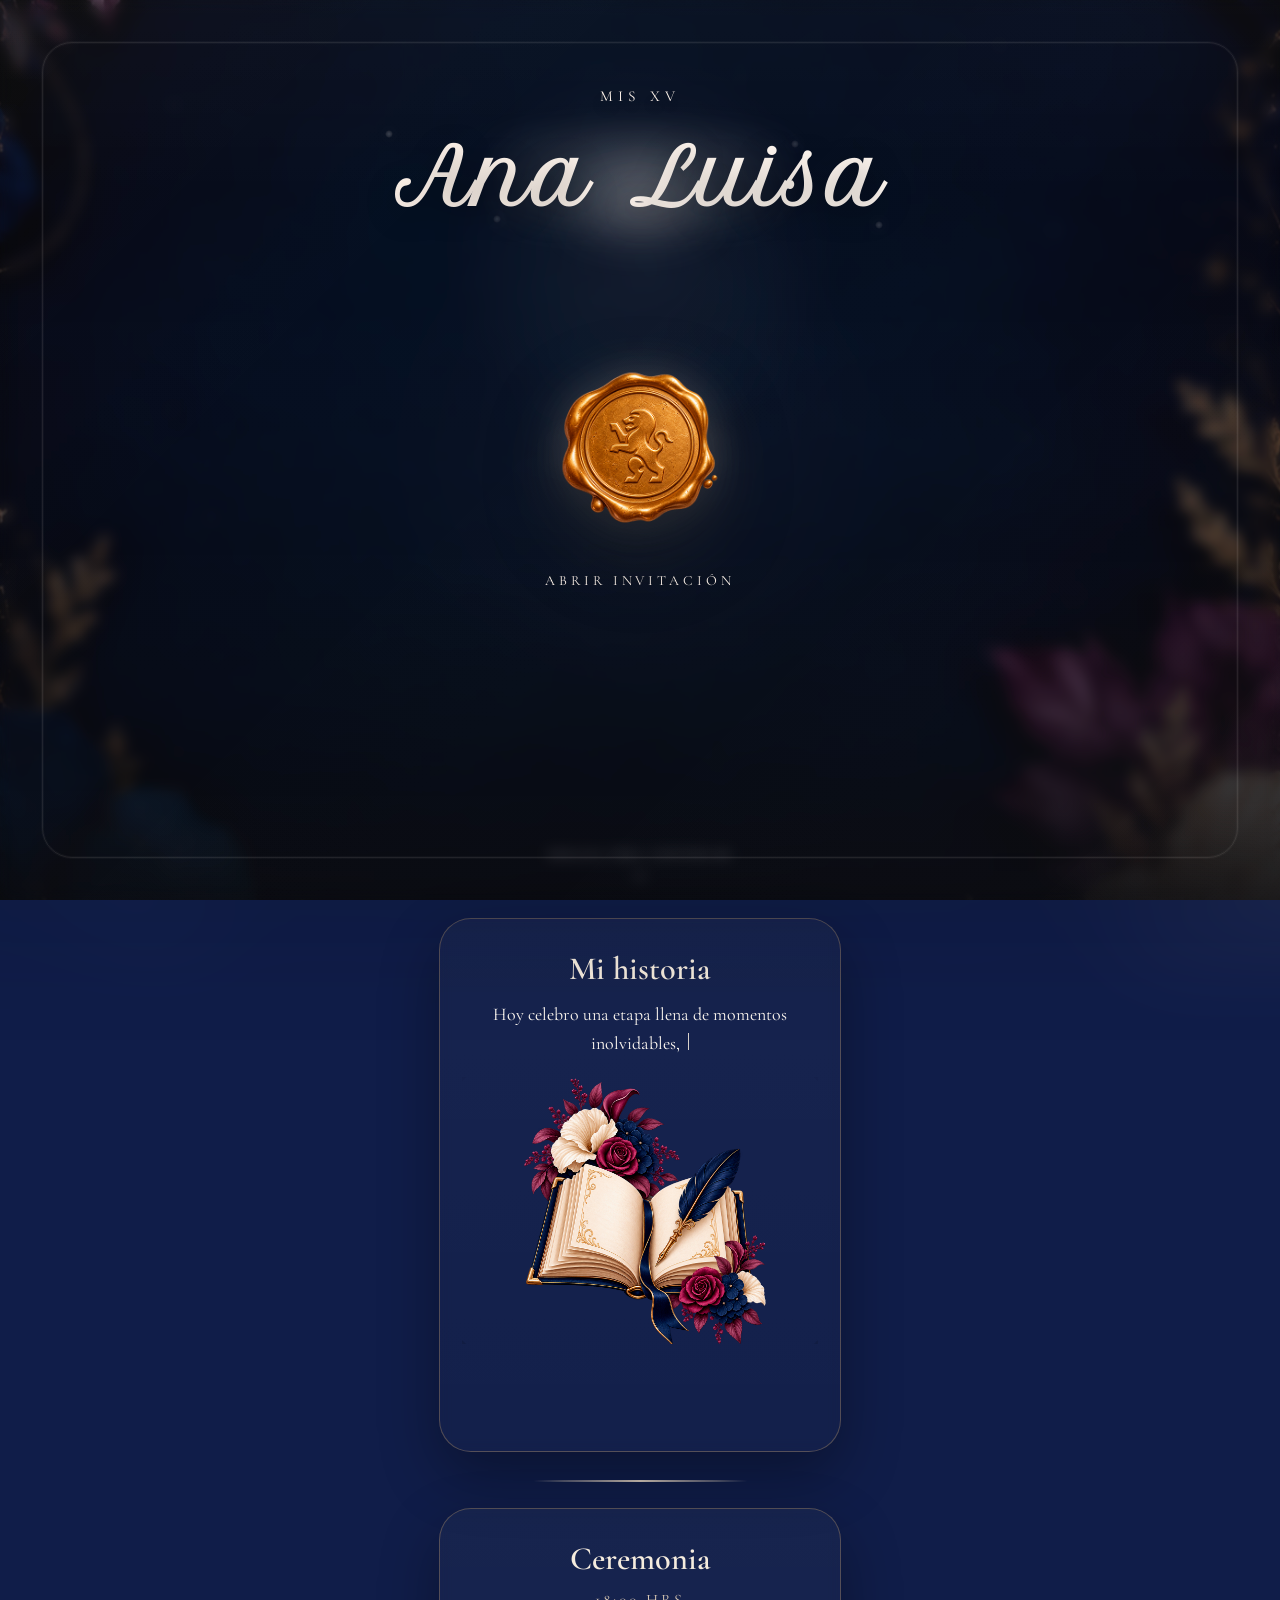
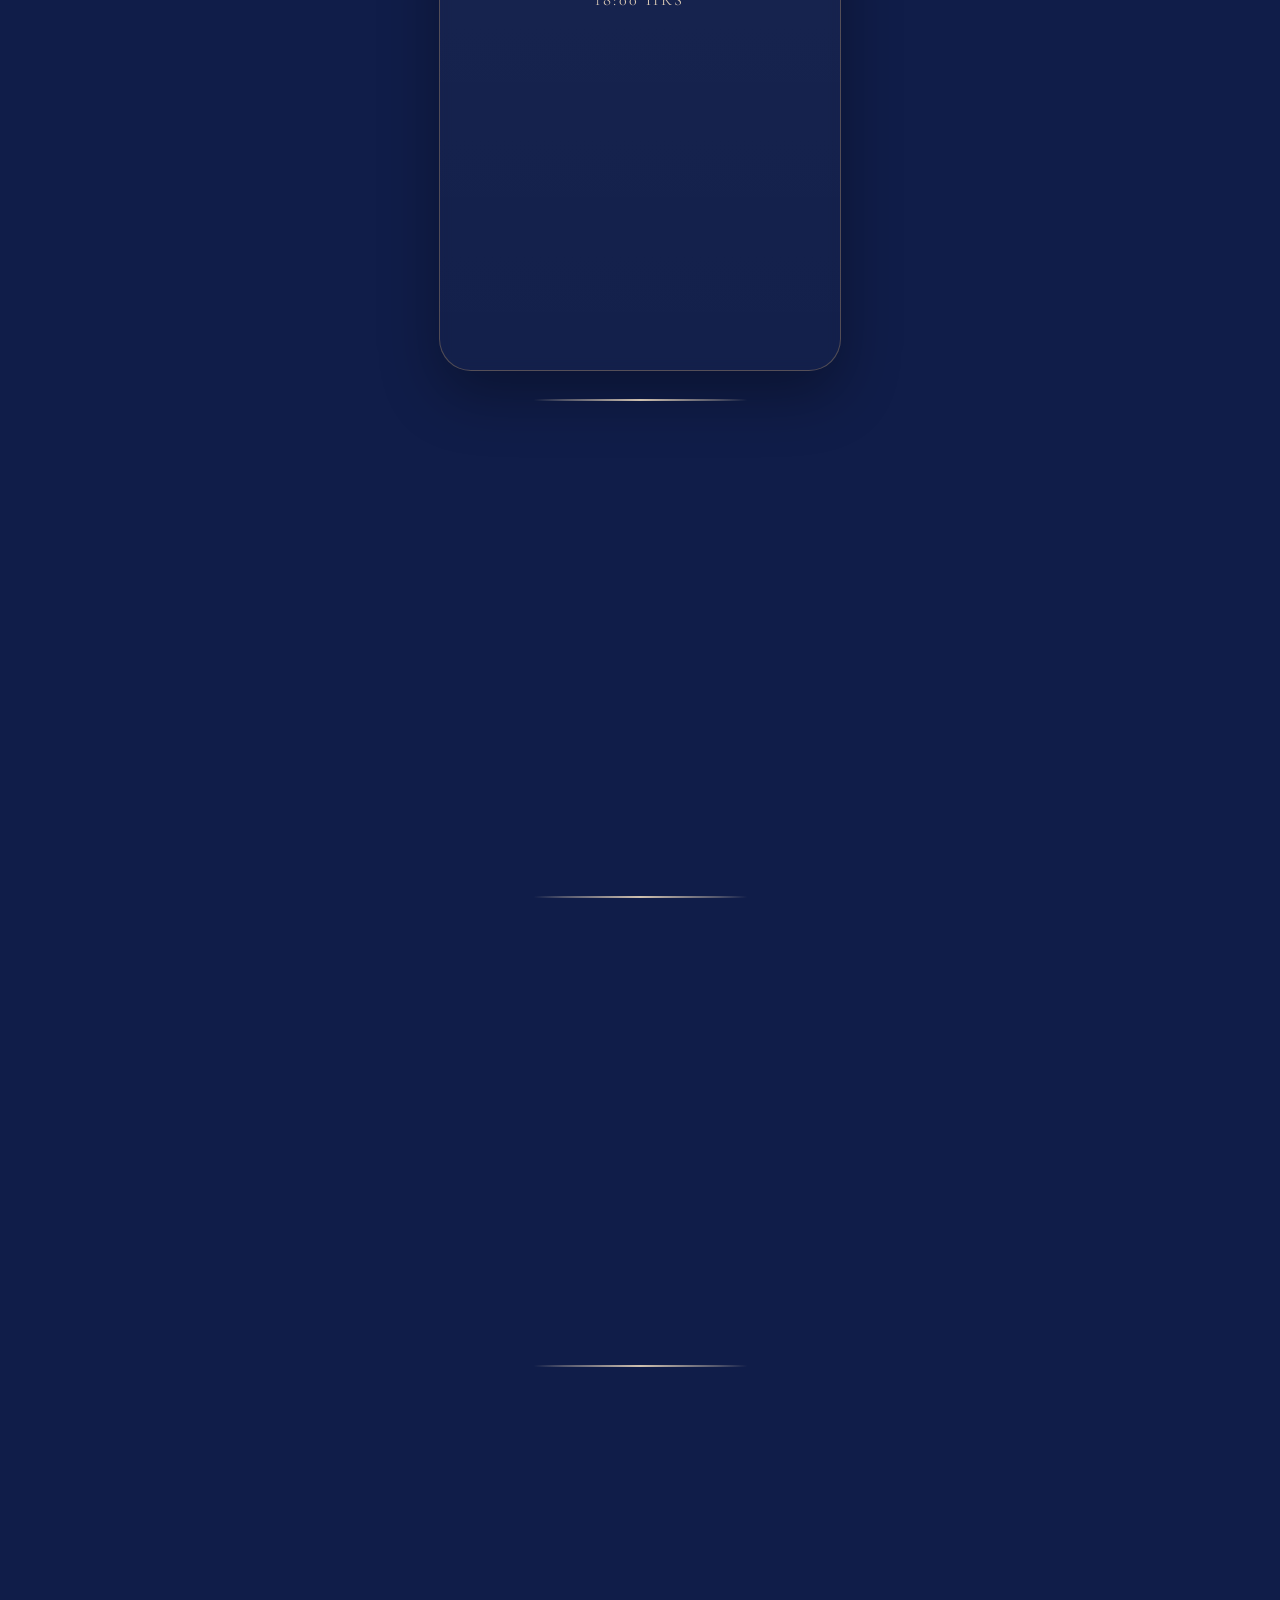
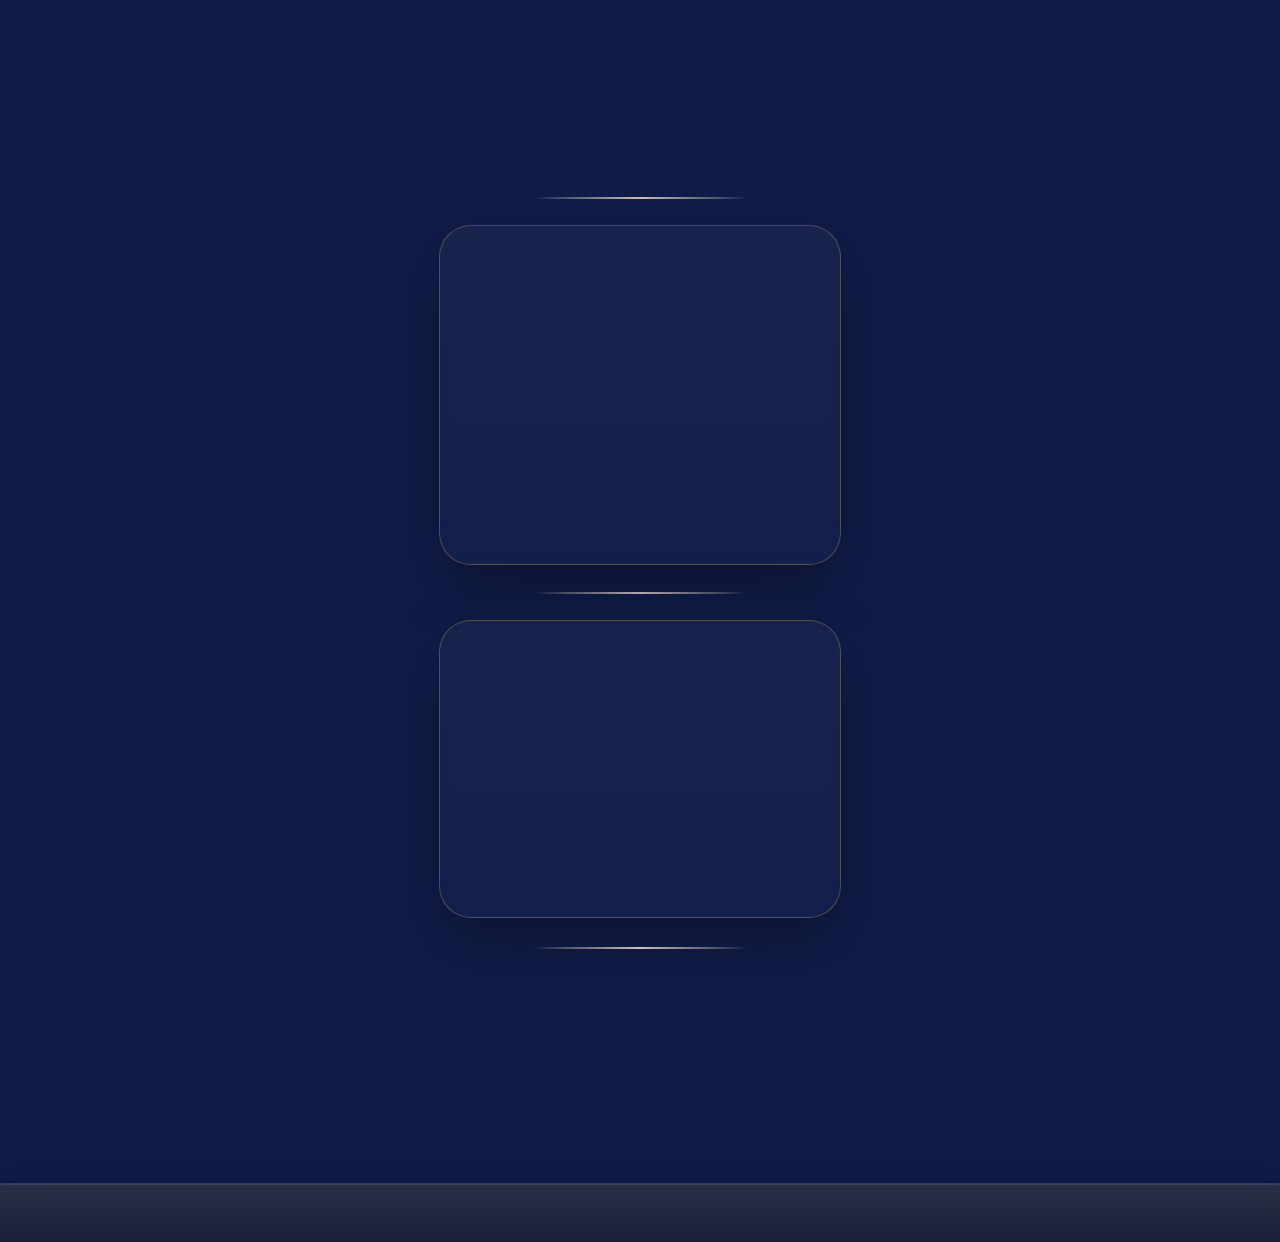
==== commit 9f350a17: "Add files via upload" ====
--- a/index.html
+++ b/index.html
@@ -1 +1,531 @@
-<!DOCTYPE html><html lang="es"><head><meta charset="UTF-8"><meta name="viewport" content="width=device-width, initial-scale=1.0"><title>Mis XV | Ana Luisa</title><meta name="description" content="Acompáñanos a celebrar este día tan especial."><meta property="og:title" content="Mis XV | Ana Luisa"><meta property="og:description" content="Acompáñanos a celebrar este día tan especial."><meta property="og:image" content="media/portada-og.png"><meta property="og:image:secure_url" content="media/portada-og.png"><meta property="og:image:type" content="image/png"><meta property="og:image:width" content="1200"><meta property="og:image:height" content="630"><meta property="og:url" content=""><meta property="og:type" content="website"><meta name="twitter:card" content="summary_large_image"><meta name="twitter:image" content="media/portada-og.png"><link rel="icon" type="image/png" sizes="32x32" href="favicon.png"><link rel="icon" type="image/png" sizes="16x16" href="favicon.png"><link rel="shortcut icon" href="favicon.png"><link rel="preconnect" href="https://fonts.googleapis.com"><link rel="preconnect" href="https://fonts.gstatic.com" crossorigin><link rel="preload" as="image" href="media/fprincipal.jpg" fetchpriority="high"><link href="https://fonts.googleapis.com/css2?family=Alex+Brush&family=Allura&family=Bodoni+Moda:wght@400;500;600;700&family=Cinzel:wght@400;500;600;700&family=Cormorant+Garamond:wght@400;500;600;700&family=Cormorant+Infant:wght@400;500;600;700&family=Dancing+Script:wght@500;600;700&family=EB+Garamond:wght@400;500;600;700&family=Forum&family=Fredoka:wght@500;600;700&family=GFS+Didot&family=Great+Vibes&family=Imperial+Script&family=Italianno&family=Libre+Baskerville:wght@400;700&family=Lora:wght@400;500;600;700&family=Marcellus&family=Montserrat:wght@400;500;600;700&family=Mrs+Saint+Delafield&family=Nanum+Myeongjo:wght@400;700;800&family=Orbitron:wght@500;600;700;800&family=Parisienne&family=Petit+Formal+Script&family=Pinyon+Script&family=Playfair+Display:wght@400;500;600;700&family=Poppins:wght@400;500;600;700&family=Prata&family=Sacramento&family=Tangerine:wght@400;700&display=block" rel="stylesheet"><link rel="preload" href="assets/styles.css" as="style"><link rel="stylesheet" href="assets/styles.css"></head><body class="locked"><div class="smart-background" id="smartBackground" aria-hidden="true"><img id="smartBackgroundImage" alt=""></div><div class="overlay" id="overlay" role="dialog" aria-modal="true" aria-labelledby="overlayTitle"><div class="overlay-card"><div class="overlay-scene" id="overlayScene"><p class="overlay-kicker" id="overlayKicker">Mis XV</p><div class="overlay-title-wrap"><span class="title-glow" aria-hidden="true"></span><h1 class="overlay-title" id="overlayTitle">Nombre de la festejada</h1></div><button class="wax-btn" id="openBtn" type="button" aria-label="Abrir invitación"><img id="sealImage" src="sello_cera.png" alt="Sello para abrir invitación" decoding="async"></button><div class="launch-status" aria-hidden="true"><span></span><strong>Sistemas listos</strong><span></span></div><div class="wax-caption">Abrir invitación</div></div></div></div><canvas id="particles" aria-hidden="true"></canvas><canvas id="particlesFront" aria-hidden="true"></canvas><div class="warp-flash" id="warpFlash" aria-hidden="true"><span class="elegant-spark" style="--spark-angle:-158deg;--spark-distance:112px;--spark-delay:.02s;--spark-trail:24px"></span><span class="elegant-spark" style="--spark-angle:-118deg;--spark-distance:86px;--spark-delay:.11s;--spark-trail:18px"></span><span class="elegant-spark" style="--spark-angle:-42deg;--spark-distance:104px;--spark-delay:.06s;--spark-trail:26px"></span><span class="elegant-spark" style="--spark-angle:18deg;--spark-distance:122px;--spark-delay:.14s;--spark-trail:21px"></span><span class="elegant-spark" style="--spark-angle:66deg;--spark-distance:92px;--spark-delay:.08s;--spark-trail:17px"></span><span class="elegant-spark" style="--spark-angle:142deg;--spark-distance:108px;--spark-delay:.16s;--spark-trail:23px"></span></div><div class="mission-accepted" id="missionAccepted" aria-hidden="true">Misión aceptada</div><audio id="audio" loop preload="none"><source type="audio/mpeg"></audio><main class="page"><section class="hero"><img id="heroImage" src="media/fprincipal.jpg" alt="Portada de Ana Luisa " loading="eager" decoding="async" fetchpriority="high"><video id="heroVideo" class="hero-video" muted loop playsinline preload="none" hidden></video><canvas id="heroParticles" aria-hidden="true"></canvas><div class="hero-hud" aria-hidden="true"><span></span><span></span><span></span><span></span></div><div class="hero-content"><div class="hero-label" id="heroLabel">Mis XV</div><h1 class="hero-name" id="nombre">Nombre de la festejada</h1><div class="hero-date" id="fechaEvento"></div></div></section><div class="separator"></div><section class="section story-section" id="storySection"><h2 id="storyTitle">Mi historia</h2><p class="story-text" id="storyText1" data-fulltext=""></p><div class="featured-photo"><img id="storyImage" src="media/fhistoria.png" alt="Fotografía de Ana Luisa " loading="lazy" decoding="async"></div><p class="story-text" id="storyText2" data-fulltext=""></p></section><div class="separator"></div><section class="section" id="parentsSection"><span class="eyebrow" id="parentsEyebrow">En compañía de mis padres</span><div class="script-block" id="parentsNames"></div><div class="parents-grid" id="parentsGroups" hidden></div><div class="grandparents-block" id="grandparentsBlock" hidden><span class="grandparents-eyebrow" id="grandparentsEyebrow">Y con la bendición de mis abuelos</span><div class="family-names" id="grandparentsNames"></div></div><p id="parentsInviteText" style="margin-top:16px;"></p></section><div class="separator"></div><section class="section" id="godparentsSection"><span class="eyebrow" id="godparentsEyebrow">Mis padrinos</span><div class="script-block" id="godparentsNames"></div><div class="godparents-list" id="godparentsItems" hidden></div></section><div class="separator"></div><section class="section" id="ceremonySection"><h2 id="ceremonyTitle">Ceremonia</h2><div class="event-card"><div class="event-time" id="ceremonyTime"></div><div class="event-place-group"><div class="event-place" id="ceremonyPlace"></div><div class="event-place-detail" id="ceremonyPlaceDetail" hidden></div></div><div class="event-media-stack" id="ceremonyIconWrap"><div class="dresscode-figure"><img id="ceremonyImage" src="media/cereminia.png" alt="Ceremonia" loading="lazy" decoding="async"></div></div><div class="event-media-stack" id="ceremonyMapWrap" hidden><div class="map"><iframe id="ceremonyMapEmbed" src="" loading="lazy" referrerpolicy="no-referrer-when-downgrade" title="Mapa de la ceremonia"></iframe></div></div><div class="event-media-stack" id="ceremonyPhotoWrap" hidden><div class="event-place-photo"><img id="ceremonyPhoto" src="" alt="Lugar de la ceremonia" loading="lazy" decoding="async"></div></div><div class="event-media-stack" id="ceremonyVideoWrap" hidden><div class="event-place-video"><video id="ceremonyVideo" autoplay muted playsinline loop preload="none"></video></div></div><div><a class="btn" id="ceremonyMapLink" href="#" target="_blank" rel="noopener noreferrer" hidden>Cómo llegar</a></div></div></section><div class="separator"></div><section class="section" id="receptionSection"><h2 id="receptionTitle">Recepción</h2><div class="event-card"><div class="event-time" id="receptionTime"></div><div class="event-place-group"><div class="event-place" id="receptionPlace"></div><div class="event-place-detail" id="receptionPlaceDetail" hidden></div></div><div class="event-media-stack" id="receptionIconWrap" hidden><div class="dresscode-figure"><img id="receptionImage" src="" alt="Recepción" loading="lazy" decoding="async"></div></div><div class="event-media-stack" id="receptionMapWrap" hidden><div class="map"><iframe id="receptionMapEmbed" src="" loading="lazy" referrerpolicy="no-referrer-when-downgrade" title="Mapa del salón"></iframe></div></div><div class="event-media-stack" id="receptionPhotoWrap" hidden><div class="event-place-photo"><img id="receptionPhoto" src="" alt="Lugar de la recepción" loading="lazy" decoding="async"></div></div><div class="event-media-stack" id="receptionVideoWrap" hidden><div class="event-place-video"><video id="receptionVideo" autoplay muted playsinline loop preload="none"></video></div></div><div><a class="btn" id="receptionMapLink" href="#" target="_blank" rel="noopener noreferrer" hidden>Cómo llegar</a></div></div></section><div class="separator"></div><section class="section" id="timelineSection"><h2>Itinerario</h2><div class="timeline" id="timelineList"></div></section><div class="separator"></div><section class="section" id="countdown-section"><h2 id="countdownTitle">Faltan pocos días</h2><p id="countdownIntro">La cuenta regresiva ha comenzado para vivir un momento inolvidable.</p><div class="countdown-shell"><div id="countdown" aria-live="polite"></div><div class="countdown-caption" id="countdownCaption">Preparando una noche inolvidable.</div></div></section><div class="separator"></div><section class="section" id="gallerySection"><h2>Galería</h2><div class="gallery-showcase"><div class="gallery-stage" id="galleryStage"><img src="media/G1.jpg" alt="Galería destacada" id="galleryPreviewImg" loading="lazy" decoding="async"><video id="galleryPreviewVideo" class="gallery-preview-video" controls playsinline preload="none" hidden></video></div><div class="gallery-controls"><div class="gallery-meta"><strong id="galleryMetaIndex">Foto 1 de 6</strong><span id="galleryMetaHint">Toca una imagen para destacar o abrir.</span></div><div class="gallery-nav"><button type="button" id="galleryPrev" aria-label="Foto anterior">‹</button><button type="button" id="galleryNext" aria-label="Foto siguiente">›</button></div></div></div><div class="gallery" id="galleryGrid"></div></section><div class="separator"></div><section class="section" id="dressSection"><h2 id="dressTitle">Dress Code</h2><ul class="dress-code-list" id="dressValue"><li>Formal</li></ul><div class="dresscode-figure"><img id="dressImage" src="media/vestimenta.png" alt="Código de vestimenta" loading="lazy" decoding="async"></div><p class="mini-note" id="dressNote"></p></section><div class="separator"></div><section class="section adult-notice-section" id="adultNoticeSection" role="note"><h2 id="adultNoticeTitle">Una celebración para adultos</h2><p id="adultNoticeText">Con mucho cariño, hemos preparado esta celebración exclusivamente para adultos.<br>Agradecemos mucho su comprensión.</p></section><div class="separator"></div><section class="section" id="rsvpSection"><h2>Confirma tu presencia</h2><div class="rsvp-personalization" id="rsvpPersonalization" hidden><span class="rsvp-personalization__eyebrow">Invitación preparada especialmente para</span><strong class="rsvp-personalization__recipient" id="rsvpPersonalizationRecipient"></strong><span class="rsvp-personalization__divider" aria-hidden="true"></span><p class="rsvp-personalization__message" id="rsvpPersonalizationText"></p><div class="rsvp-personalization__passes"><span>Cupo reservado</span><strong id="rsvpPersonalizationPasses"></strong></div></div><div class="rsvp-invalid" id="rsvpInvalidNotice" hidden><span>Invitación no válida</span><strong>Solicita una invitación válida para poder confirmar.</strong><p>Este enlace no contiene los datos necesarios o ya no está registrado para este evento.</p></div><div class="rsvp-card"><div class="field" id="guestNameField"><label for="guestName" id="guestNameLabel">Tu nombre</label><input type="text" id="guestName" placeholder="Escríbelo aquí"></div><div class="field" id="guestCountField"><label for="guestCount">¿Cuántas personas asistirán?</label><select id="guestCount" data-pases="6"><option value="">Selecciona una opción</option></select></div><div class="family-members" id="familyMembersField" hidden><div class="family-members__head"><strong>Nombres de quienes asistirán</strong><span>Escribe el nombre de cada persona que asistirá.</span></div><div class="family-members__list" id="familyMembersList"></div></div><div class="rsvp-buttons"><button type="button" id="confirmYes">Confirmar asistencia</button><button type="button" id="confirmNo" class="btn-secondary">No podré asistir</button></div></div><div class="rsvp-receipt" id="rsvpReceipt" hidden><span class="rsvp-receipt__eyebrow">Confirmación registrada</span><h3 id="rsvpReceiptTitle">¡Gracias por confirmar!</h3><p id="rsvpReceiptText">Nos dará mucho gusto compartir este momento con ustedes. Nos vemos pronto.</p><div class="rsvp-receipt__identity"><strong id="rsvpReceiptName"></strong><span id="rsvpReceiptCount"></span></div><div class="rsvp-receipt__attendees" id="rsvpReceiptAttendees" hidden></div><div class="rsvp-receipt__qr" id="rsvpReceiptQr" aria-label="Código QR de confirmación"></div><span class="rsvp-receipt__qr-label">Pase digital de acceso</span><span class="rsvp-receipt__folio" id="rsvpReceiptFolio"></span></div></section><div class="separator"></div><section class="section" id="giftSection"><h2 id="giftTitle">Opciones de regalo</h2><p id="giftIntro">Tu presencia es el regalo más valioso para mí, pero si deseas tener un detalle, aquí encontrarás algunas opciones pensadas con mucho cariño.</p><div class="gift-options"><div class="gift-option-card" id="giftOption1Card"><div class="gift-option-media"><img class="envelope" id="envelopeImage" src="sobre.png" alt="Lluvia de sobres" loading="lazy" decoding="async"></div><h3 class="gift-option-title" id="giftOption1Title">Lluvia de sobres</h3><p class="gift-option-copy" id="giftOption1Copy">Si lo prefieres, podrás acompañarme con un sobre el día del evento. Será un detalle recibido con muchísimo cariño y gratitud.</p></div><div class="gift-option-card" id="giftOption2Card"><div class="gift-option-media"><img class="surprise" id="surpriseImage" src="regalo.png" alt="Regalo sorpresa" loading="lazy" decoding="async"></div><h3 class="gift-option-title" id="giftOption2Title">Regalo sorpresa</h3><p class="gift-option-copy" id="giftOption2Copy">También puedes sorprenderme con un detalle especial elegido por ti. Lo importante será el cariño con el que venga.</p></div></div><p class="mini-note" id="giftLinksIntro" style="margin-top:18px;">Si prefieres elegir un detalle en línea, también puedes apoyarte en estas opciones de mesa de regalos:</p><div class="gift-links" id="giftLinks"></div><div class="bank-transfer-card" id="bankTransferCard" hidden><h3 class="gift-option-title" id="bankTransferTitle"></h3><span class="bank-transfer-card__eyebrow" id="bankTransferEyebrow"></span><p id="bankTransferIntro"></p><div class="bank-transfer-card__visual" id="bankTransferVisual" hidden><img id="bankTransferImage" alt="Tarjeta para transferencia" loading="lazy" decoding="async"><div class="bank-transfer-card__overlay" id="bankTransferOverlay"></div></div><dl class="bank-transfer-details" id="bankTransferDetails"></dl><p class="bank-transfer-note" id="bankTransferNote"></p></div></section><div class="separator"></div><section class="section" id="agendaSectionUi"><h2>Agenda este momento</h2><div class="utilities"><a class="btn" href="#" id="calendarBtn">Agregar al calendario</a><a class="btn" href="#countdown-section" id="verCuenta">Ver cuenta regresiva</a></div></section><div class="separator"></div><section class="section" id="albumSection"><h2 id="albumTitle">Álbum digital</h2><div class="album-card"><p id="albumCopy">Comparte las mejores fotos de este gran día y conserva en un solo lugar los recuerdos más especiales.</p><div class="album-qr" id="albumQrLink" hidden aria-label="Código QR del álbum digital"><span class="album-qr-shell"><span id="albumQrCanvas" aria-hidden="true"></span></span><span class="album-qr-caption">Escanea para abrir el álbum</span></div><div class="utilities"><a class="btn" href="#" id="albumBtn" target="_blank" rel="noopener noreferrer">Ver álbum digital</a></div></div></section><div class="separator"></div><div class="closing-note" id="closingNote">Gracias por ser parte de este momento inolvidable</div><footer class="brand-footer"><div class="brand-copy"><p class="brand-caption">Invitación creada con amor digital</p><a class="brand-link" id="brandLink" href="https://www.facebook.com/profile.php?id=61587804296779&locale=es_LA" target="_blank" rel="noopener noreferrer">Creado por Digital Invita</a><p class="brand-question">Invitaciones digitales para eventos</p></div><div class="brand-cta"><a id="brandCtaLink" href="https://wa.me/525550591264?text=Hola%2C%20estoy%20interesado%28a%29%20en%20una%20invitaci%C3%B3n%20digital%20para%20mi%20evento.%20Me%20gustar%C3%ADa%20recibir%20m%C3%A1s%20informaci%C3%B3n%20sobre%20los%20dise%C3%B1os%2C%20precios%20y%20lo%20que%20incluye." target="_blank" rel="noopener noreferrer">Contáctanos</a></div></footer></main><div class="lightbox" id="lightbox" role="dialog" aria-modal="true" aria-hidden="true" aria-label="Galería ampliada"><div class="lightbox-content"><button class="lightbox-close" id="closeLightbox" type="button" aria-label="Cerrar galería">×</button><div class="lightbox-main"><div class="viewer-counter" id="viewerCounter">1 / 6</div><button class="lightbox-nav lightbox-nav--prev" id="lightboxPrev" type="button" aria-label="Multimedia anterior">‹</button><button class="lightbox-nav lightbox-nav--next" id="lightboxNext" type="button" aria-label="Multimedia siguiente">›</button><img class="lightbox-img" id="lightboxImg" alt="Imagen ampliada"><video class="lightbox-video" id="lightboxVideo" controls playsinline preload="metadata" hidden></video></div><div class="thumbs" id="thumbs"></div></div></div><button class="floating-btn" id="musicBtn" type="button" aria-label="Pausar música"></button><button class="floating-btn" id="toTopBtn" type="button" aria-label="Volver arriba">↑</button><div class="toast" id="toast" role="status" aria-live="polite"></div><script src="assets/app.js" defer></script></body></html>+<!DOCTYPE html>
+<html lang="es" class="opening-mode-pending">
+<head>
+  <meta charset="UTF-8">
+  <meta name="viewport" content="width=device-width, initial-scale=1.0">
+  <title>Mis XV | Ana Luisa</title>
+
+  <meta name="description" content="Acompáñanos a celebrar este día tan especial.">
+  <meta itemprop="name" content="Mis XV | Ana Luisa">
+  <meta itemprop="description" content="Acompáñanos a celebrar este día tan especial.">
+  <meta property="og:title" content="Mis XV | Ana Luisa">
+  <meta property="og:description" content="Acompáñanos a celebrar este día tan especial.">
+  <meta property="og:image" content="media/portada-og.png">
+  <meta property="og:image:url" content="media/portada-og.png">
+  <meta property="og:image:secure_url" content="media/portada-og.png">
+  <meta property="og:image:type" content="image/png">
+  <meta property="og:image:width" content="1200">
+  <meta property="og:image:height" content="630">
+  <meta property="og:image:alt" content="Mis XV | Ana Luisa">
+  <meta property="og:url" content="">
+  <meta property="og:type" content="website">
+  <meta property="og:site_name" content="Digital Invita">
+  <meta itemprop="image" content="media/portada-og.png">
+  <meta itemprop="thumbnailUrl" content="media/portada-og.png">
+  <meta name="thumbnail" content="media/portada-og.png">
+  <meta name="twitter:card" content="summary_large_image">
+  <meta name="twitter:title" content="Mis XV | Ana Luisa">
+  <meta name="twitter:description" content="Acompáñanos a celebrar este día tan especial.">
+  <meta name="twitter:image" content="media/portada-og.png">
+  <link rel="image_src" href="media/portada-og.png">
+  <link itemprop="thumbnailUrl" href="media/portada-og.png">
+
+  <link rel="icon" type="image/png" sizes="32x32" href="favicon.png?v=20">
+  <link rel="icon" type="image/png" sizes="16x16" href="favicon.png?v=20">
+  <link rel="shortcut icon" href="favicon.png?v=20">
+  <style id="critical-startup-style">
+    /* Keep first paint neutral while the saved config hydrates. */
+    html.opening-mode-pending,
+    html.opening-mode-pending body {
+      background: #f4f1ec !important;
+    }
+    html.opening-mode-pending .page,
+    html.opening-mode-pending .smart-background,
+    html.opening-mode-pending canvas,
+    html.opening-mode-pending .floating-btn,
+    html.opening-mode-pending .toast {
+      visibility: hidden !important;
+    }
+    html.opening-mode-pending .overlay {
+      background: #f4f1ec !important;
+    }
+    html.opening-mode-pending .overlay-card {
+      opacity: 0 !important;
+    }
+  </style>
+  <link rel="preconnect" href="https://fonts.googleapis.com">
+  <link rel="preconnect" href="https://fonts.gstatic.com" crossorigin>
+  <script>
+    (() => {
+      try {
+        const rawConfig = localStorage.getItem("digital_invita_public_config_v1");
+        const config = rawConfig ? JSON.parse(rawConfig) : null;
+        if (config?.theme?.openingMode === "envelope") {
+          document.documentElement.classList.add("opening-mode-envelope");
+        }
+      } catch (error) {}
+    })();
+  </script>
+  <script>
+    (() => {
+      const releaseStartup = () => document.documentElement.classList.remove("opening-mode-pending");
+      window.addEventListener("error", releaseStartup, { once: true });
+      window.addEventListener("DOMContentLoaded", () => window.setTimeout(releaseStartup, 1200), { once: true });
+      window.setTimeout(() => {
+        if (document.documentElement.classList.contains("opening-mode-pending")) releaseStartup();
+      }, 4000);
+    })();
+  </script>
+  <link rel="preload" as="image" href="media/fprincipal.jpg" fetchpriority="high">
+  <link href="https://fonts.googleapis.com/css2?family=Alegreya:wght@400;500;600;700&family=Alex+Brush&family=Allura&family=Belleza&family=Birthstone&family=Bodoni+Moda:ital,wght@0,400;0,500;0,600;0,700;1,400;1,500&family=Cinzel:wght@400;500;600;700&family=Cormorant+Garamond:wght@400;500;600;700&family=Cormorant+Infant:wght@400;500;600;700&family=Cormorant+Upright:wght@400;500;600;700&family=Dancing+Script:wght@500;600;700&family=EB+Garamond:wght@400;500;600;700&family=Forum&family=Fredoka:wght@500;600;700&family=GFS+Didot&family=Great+Vibes&family=Imperial+Script&family=Italianno&family=Libre+Baskerville:wght@400;700&family=Lora:wght@400;500;600;700&family=Marcellus&family=Mea+Culpa&family=Montserrat:wght@400;500;600;700&family=Mrs+Saint+Delafield&family=Nanum+Myeongjo:wght@400;700;800&family=Orbitron:wght@500;600;700;800&family=Parisienne&family=Petit+Formal+Script&family=Pinyon+Script&family=Playfair+Display:wght@400;500;600;700&family=Poppins:wght@400;500;600;700&family=Prata&family=Quicksand:wght@400;500;600;700&family=Sacramento&family=Spectral:wght@400;500;600;700&family=Tangerine:wght@400;700&display=swap" rel="stylesheet">
+
+  <link rel="preload" href="assets/styles.css?v=20261003-premium-rose-gold-v386" as="style">
+  <link rel="stylesheet" href="assets/styles.css?v=20261003-premium-rose-gold-v386">
+
+</head>
+<body class="locked">
+  <div class="smart-background" id="smartBackground" aria-hidden="true">
+    <img id="smartBackgroundImage" alt="">
+  </div>
+  <div class="overlay" id="overlay" role="dialog" aria-modal="true" aria-labelledby="overlayTitle">
+    <div class="overlay-card">
+      <div class="overlay-scene" id="overlayScene">
+        <p class="overlay-kicker" id="overlayKicker">Mis XV</p>
+        <div class="overlay-title-wrap">
+          <span class="title-glow" aria-hidden="true"></span>
+          <h1 class="overlay-title" id="overlayTitle">Nombre de la festejada</h1>
+        </div>
+        <div class="envelope-opening-scene" aria-hidden="true">
+          <div class="envelope-card">
+            <div class="envelope-paper">
+              <img id="envelopePaperImage" alt="Portada de la invitación" decoding="async">
+              <span></span>
+              <strong>Estás invitado</strong>
+              <small>Abre este momento especial</small>
+            </div>
+            <div class="envelope-details" aria-hidden="true">
+              <span id="envelopeEventLabel">Invitación</span>
+              <strong id="envelopeNames">Nombre de la festejada</strong>
+              <small id="envelopeDate">Fecha del evento</small>
+            </div>
+            <div class="envelope-back"></div>
+            <div class="envelope-side envelope-side--left"></div>
+            <div class="envelope-side envelope-side--right"></div>
+            <div class="envelope-pocket"></div>
+            <div class="envelope-flap"></div>
+          </div>
+        </div>
+        <button class="wax-btn" id="openBtn" type="button" aria-label="Abrir invitación">
+          <img id="sealImage" src="sello_cera.png" alt="Sello para abrir invitación" decoding="async">
+        </button>
+        <div class="launch-status" aria-hidden="true">
+          <span></span>
+          <strong>Sistemas listos</strong>
+          <span></span>
+        </div>
+        <div class="wax-caption">Abrir invitación</div>
+      </div>
+    </div>
+  </div>
+
+  <canvas id="particles" aria-hidden="true"></canvas>
+  <canvas id="particlesFront" aria-hidden="true"></canvas>
+  <div class="warp-flash" id="warpFlash" aria-hidden="true">
+    <span class="elegant-spark" style="--spark-angle:-158deg;--spark-distance:112px;--spark-delay:.02s;--spark-trail:24px"></span>
+    <span class="elegant-spark" style="--spark-angle:-118deg;--spark-distance:86px;--spark-delay:.11s;--spark-trail:18px"></span>
+    <span class="elegant-spark" style="--spark-angle:-42deg;--spark-distance:104px;--spark-delay:.06s;--spark-trail:26px"></span>
+    <span class="elegant-spark" style="--spark-angle:18deg;--spark-distance:122px;--spark-delay:.14s;--spark-trail:21px"></span>
+    <span class="elegant-spark" style="--spark-angle:66deg;--spark-distance:92px;--spark-delay:.08s;--spark-trail:17px"></span>
+    <span class="elegant-spark" style="--spark-angle:142deg;--spark-distance:108px;--spark-delay:.16s;--spark-trail:23px"></span>
+  </div>
+  <div class="mission-accepted" id="missionAccepted" aria-hidden="true">Misión aceptada</div>
+
+  <audio id="audio" loop preload="none">
+    <source type="audio/mpeg">
+  </audio>
+
+  <main class="page">
+    <section class="hero">
+      <img id="heroImage" src="media/fprincipal.jpg" alt="Portada de Ana Luisa " loading="eager" decoding="async" fetchpriority="high">
+      <video id="heroVideo" class="hero-video" muted loop playsinline preload="none" hidden></video>
+      <canvas id="heroParticles" aria-hidden="true"></canvas>
+      <div class="hero-hud" aria-hidden="true">
+        <span></span>
+        <span></span>
+        <span></span>
+        <span></span>
+      </div>
+      <div class="hero-content">
+        <div class="hero-label" id="heroLabel">Mis XV</div>
+        <h1 class="hero-name" id="nombre">Nombre de la festejada</h1>
+        <div class="hero-date" id="fechaEvento"></div>
+      </div>
+      <div class="hero-scroll-hint" id="heroScrollHint" aria-hidden="true">
+        <span id="heroScrollHintText">Desliza para continuar</span>
+        <i></i>
+      </div>
+    </section>
+
+    <div class="separator"></div>
+
+    <section class="section story-section" id="storySection">
+      <h2 id="storyTitle">Mi historia</h2>
+      <p class="story-text" id="storyText1" data-fulltext=""></p>
+      <div class="featured-photo">
+        <img id="storyImage" src="media/fhistoria.png" alt="Fotografía de Ana Luisa " loading="lazy" decoding="async">
+      </div>
+      <p class="story-text" id="storyText2" data-fulltext=""></p>
+    </section>
+
+    <div class="separator"></div>
+
+    <section class="section" id="parentsSection">
+      <span class="eyebrow" id="parentsEyebrow">En compañía de mis padres</span>
+      <div class="script-block" id="parentsNames"></div>
+      <div class="parents-grid" id="parentsGroups" hidden></div>
+      <div class="grandparents-block" id="grandparentsBlock" hidden>
+        <span class="grandparents-eyebrow" id="grandparentsEyebrow">Y con la bendición de mis abuelos</span>
+        <div class="family-names" id="grandparentsNames"></div>
+      </div>
+      <div class="children-block" id="childrenBlock" hidden>
+        <span class="children-eyebrow" id="childrenEyebrow">Con el amor de sus hijos</span>
+        <div class="family-names" id="childrenNames"></div>
+      </div>
+      <p id="parentsInviteText" style="margin-top:16px;"></p>
+    </section>
+
+    <div class="separator"></div>
+
+    <section class="section" id="godparentsSection">
+      <span class="eyebrow" id="godparentsEyebrow">Mis padrinos</span>
+      <div class="script-block" id="godparentsNames"></div>
+      <div class="godparents-list" id="godparentsItems" hidden></div>
+    </section>
+
+    <div class="separator"></div>
+
+    <section class="section" id="ceremonySection">
+      <h2 id="ceremonyTitle">Ceremonia</h2>
+      <div class="event-card">
+        <div class="event-time" id="ceremonyTime"></div>
+        <div class="event-place-group">
+          <div class="event-place" id="ceremonyPlace"></div>
+          <div class="event-place-detail" id="ceremonyPlaceDetail" hidden></div>
+        </div>
+        <div class="event-media-stack" id="ceremonyIconWrap">
+          <div class="dresscode-figure">
+            <img id="ceremonyImage" src="media/cereminia.png" alt="Ceremonia" loading="lazy" decoding="async">
+          </div>
+        </div>
+        <div class="event-media-stack" id="ceremonyMapWrap" hidden>
+          <div class="map">
+            <iframe id="ceremonyMapEmbed" src="" loading="lazy" referrerpolicy="no-referrer-when-downgrade" title="Mapa de la ceremonia"></iframe>
+          </div>
+        </div>
+        <div class="event-media-stack" id="ceremonyPhotoWrap" hidden>
+          <div class="event-place-photo">
+            <img id="ceremonyPhoto" src="" alt="Lugar de la ceremonia" loading="lazy" decoding="async">
+          </div>
+        </div>
+        <div class="event-media-stack" id="ceremonyVideoWrap" hidden>
+          <div class="event-place-video">
+            <video id="ceremonyVideo" autoplay muted playsinline loop preload="none"></video>
+          </div>
+        </div>
+        <div>
+          <a class="btn" id="ceremonyMapLink" href="#" target="_blank" rel="noopener noreferrer" hidden>Cómo llegar</a>
+        </div>
+      </div>
+    </section>
+
+    <div class="separator"></div>
+
+    <section class="section" id="receptionSection">
+      <h2 id="receptionTitle">Recepción</h2>
+      <div class="event-card">
+        <div class="event-time" id="receptionTime"></div>
+        <div class="event-place-group">
+          <div class="event-place" id="receptionPlace"></div>
+          <div class="event-place-detail" id="receptionPlaceDetail" hidden></div>
+        </div>
+        <div class="event-media-stack" id="receptionIconWrap" hidden>
+          <div class="dresscode-figure">
+            <img id="receptionImage" src="" alt="Recepción" loading="lazy" decoding="async">
+          </div>
+        </div>
+        <div class="event-media-stack" id="receptionMapWrap" hidden>
+          <div class="map">
+            <iframe id="receptionMapEmbed" src="" loading="lazy" referrerpolicy="no-referrer-when-downgrade" title="Mapa del salón"></iframe>
+          </div>
+        </div>
+        <div class="event-media-stack" id="receptionPhotoWrap" hidden>
+          <div class="event-place-photo">
+            <img id="receptionPhoto" src="" alt="Lugar de la recepción" loading="lazy" decoding="async">
+          </div>
+        </div>
+        <div class="event-media-stack" id="receptionVideoWrap" hidden>
+          <div class="event-place-video">
+            <video id="receptionVideo" autoplay muted playsinline loop preload="none"></video>
+          </div>
+        </div>
+        <div>
+          <a class="btn" id="receptionMapLink" href="#" target="_blank" rel="noopener noreferrer" hidden>Cómo llegar</a>
+        </div>
+      </div>
+    </section>
+
+    <div class="separator"></div>
+
+    <section class="section" id="lodgingSection">
+      <h2 id="lodgingTitle">Hospedaje</h2>
+      <div class="lodging-list" id="lodgingList"></div>
+    </section>
+
+    <div class="separator"></div>
+
+    <section class="section" id="timelineSection">
+      <h2>Itinerario</h2>
+      <div class="timeline" id="timelineList"></div>
+    </section>
+
+    <div class="separator"></div>
+
+    <section class="section" id="countdown-section">
+      <h2 id="countdownTitle">Faltan pocos días</h2>
+      <p id="countdownIntro">La cuenta regresiva ha comenzado para vivir un momento inolvidable.</p>
+      <div class="countdown-shell">
+        <div class="countdown-date-card" id="countdownDateCard" hidden>
+          <div class="countdown-date-card__month" id="countdownDateMonth"></div>
+          <div class="countdown-date-card__main">
+            <span id="countdownDateWeekday"></span>
+            <strong id="countdownDateDay"></strong>
+            <span id="countdownDateYear"></span>
+          </div>
+        </div>
+        <div id="countdown" aria-live="polite"></div>
+        <div class="countdown-caption" id="countdownCaption">Preparando una noche inolvidable.</div>
+        <div class="countdown-calendar-action" id="countdownCalendarAction" hidden>
+          <a class="btn" href="#" id="countdownCalendarBtn">Agendar momento</a>
+        </div>
+      </div>
+    </section>
+
+    <div class="separator"></div>
+
+    <section class="section" id="gallerySection">
+      <h2>Galería</h2>
+      <div class="gallery-showcase">
+        <div class="gallery-stage" id="galleryStage">
+          <img src="media/G1.jpg" alt="Galería destacada" id="galleryPreviewImg" loading="lazy" decoding="async">
+          <video id="galleryPreviewVideo" class="gallery-preview-video" controls playsinline preload="none" hidden></video>
+        </div>
+        <div class="gallery-controls">
+          <div class="gallery-meta">
+            <strong id="galleryMetaIndex">Foto 1 de 6</strong>
+            <span id="galleryMetaHint">Toca una imagen para destacar o abrir.</span>
+          </div>
+          <div class="gallery-nav">
+            <button type="button" id="galleryPrev" aria-label="Foto anterior">‹</button>
+            <button type="button" id="galleryNext" aria-label="Foto siguiente">›</button>
+          </div>
+        </div>
+      </div>
+      <div class="gallery" id="galleryGrid"></div>
+    </section>
+
+    <div class="separator"></div>
+
+    <section class="section" id="dressSection">
+      <h2 id="dressTitle">Dress Code</h2>
+      <ul class="dress-code-list" id="dressValue"><li>Formal</li></ul>
+      <div class="dress-color-palette" id="dressColorPalette" hidden></div>
+      <div class="dresscode-figure">
+        <img id="dressImage" src="media/vestimenta.png" alt="Código de vestimenta" loading="lazy" decoding="async">
+      </div>
+      <p class="mini-note" id="dressNote"></p>
+      <p class="mini-note dress-extra-note" id="dressExtraNote" hidden></p>
+    </section>
+
+    <div class="separator"></div>
+
+    <section class="section adult-notice-section" id="adultNoticeSection" role="note">
+      <h2 id="adultNoticeTitle">Una celebración para adultos</h2>
+      <p id="adultNoticeText">Con mucho cariño, hemos preparado esta celebración exclusivamente para adultos.<br>Agradecemos mucho su comprensión.</p>
+    </section>
+
+    <div class="separator"></div>
+
+    <section class="section" id="rsvpSection">
+      <h2>Confirma tu presencia</h2>
+      <div class="rsvp-personalization" id="rsvpPersonalization" hidden>
+        <span class="rsvp-personalization__eyebrow" id="rsvpPersonalizationEyebrow">Invitación preparada especialmente para</span>
+        <strong class="rsvp-personalization__recipient" id="rsvpPersonalizationRecipient"></strong>
+        <span class="rsvp-personalization__divider" aria-hidden="true"></span>
+        <p class="rsvp-personalization__message" id="rsvpPersonalizationText"></p>
+        <div class="rsvp-personalization__passes">
+          <span>Cupo reservado</span>
+          <strong id="rsvpPersonalizationPasses"></strong>
+        </div>
+      </div>
+      <div class="rsvp-invalid" id="rsvpInvalidNotice" hidden>
+        <span>Invitación no válida</span>
+        <strong>Solicita una invitación válida para poder confirmar.</strong>
+        <p>Este enlace no contiene los datos necesarios o ya no está registrado para este evento.</p>
+      </div>
+      <div class="rsvp-card">
+        <div class="field" id="guestNameField">
+          <label for="guestName" id="guestNameLabel">Tu nombre</label>
+          <input type="text" id="guestName" placeholder="Escríbelo aquí">
+        </div>
+        <div class="field" id="guestCountField">
+          <label for="guestCount">¿Cuántas personas asistirán?</label>
+          <select id="guestCount" data-pases="6">
+            <option value="">Selecciona una opción</option>
+          </select>
+        </div>
+        <div class="rsvp-breakdown" id="adultChildCountField" hidden>
+          <div class="rsvp-breakdown__head">
+            <strong id="adultChildCountTitle">Detalle de asistentes</strong>
+            <span id="adultChildCountHint">Indica cuántos adultos y niños asistirán.</span>
+          </div>
+          <div class="rsvp-breakdown__grid">
+            <label id="adultCountLabel" for="adultCount">Adultos<input id="adultCount" type="number" min="0" max="99" step="1" inputmode="numeric" pattern="[0-9]*" placeholder="0"></label>
+            <label for="childCount">Niños<input id="childCount" type="number" min="0" max="99" step="1" inputmode="numeric" pattern="[0-9]*" placeholder="0"></label>
+          </div>
+          <p id="adultChildSummary" class="rsvp-breakdown__summary"></p>
+        </div>
+        <div class="family-members" id="familyMembersField" hidden>
+          <div class="family-members__head">
+            <strong>Nombres de quienes asistirán</strong>
+          <span>Escribe el nombre de cada persona que asistirá.</span>
+          </div>
+          <div class="family-members__list" id="familyMembersList"></div>
+        </div>
+        <div class="rsvp-buttons">
+          <button type="button" id="confirmYes">Confirmar asistencia</button>
+          <button type="button" id="confirmNo" class="btn-secondary">No podré asistir</button>
+        </div>
+        <div class="rsvp-contact-buttons" id="rsvpContactButtons" hidden></div>
+        <p class="rsvp-deadline-note" id="rsvpDeadlineNote" hidden></p>
+      </div>
+      <div class="rsvp-receipt" id="rsvpReceipt" hidden>
+        <span class="rsvp-receipt__eyebrow">Confirmación registrada</span>
+        <h3 id="rsvpReceiptTitle">¡Gracias por confirmar!</h3>
+        <p id="rsvpReceiptText">Nos dará mucho gusto compartir este momento con ustedes. Nos vemos pronto.</p>
+        <div class="rsvp-receipt__identity">
+          <strong id="rsvpReceiptName"></strong>
+          <span id="rsvpReceiptCount"></span>
+        </div>
+        <div class="rsvp-receipt__attendees" id="rsvpReceiptAttendees" hidden></div>
+        <div class="rsvp-receipt__qr" id="rsvpReceiptQr" aria-label="Código QR de confirmación"></div>
+        <span class="rsvp-receipt__qr-label">Pase digital de acceso</span>
+        <span class="rsvp-receipt__folio" id="rsvpReceiptFolio"></span>
+      </div>
+    </section>
+
+    <div class="separator"></div>
+
+    <section class="section" id="giftSection">
+      <h2 id="giftTitle">Opciones de regalo</h2>
+      <p id="giftIntro">Tu presencia es el regalo más valioso para mí, pero si deseas tener un detalle, aquí encontrarás algunas opciones pensadas con mucho cariño.</p>
+
+      <div class="gift-options">
+        <div class="gift-option-card" id="giftOption1Card">
+          <div class="gift-option-media">
+            <img class="envelope" id="envelopeImage" src="sobre.png" alt="Lluvia de sobres" loading="lazy" decoding="async">
+          </div>
+          <h3 class="gift-option-title" id="giftOption1Title">Lluvia de sobres</h3>
+          <p class="gift-option-copy" id="giftOption1Copy">Si lo prefieres, podrás acompañarme con un sobre el día del evento. Será un detalle recibido con muchísimo cariño y gratitud.</p>
+        </div>
+
+        <div class="gift-option-card" id="giftOption2Card">
+          <div class="gift-option-media">
+            <img class="surprise" id="surpriseImage" src="regalo.png" alt="Regalo sorpresa" loading="lazy" decoding="async">
+          </div>
+          <h3 class="gift-option-title" id="giftOption2Title">Regalo sorpresa</h3>
+          <p class="gift-option-copy" id="giftOption2Copy">También puedes sorprenderme con un detalle especial elegido por ti. Lo importante será el cariño con el que venga.</p>
+        </div>
+      </div>
+
+      <div class="gift-links-panel" id="giftLinksPanel">
+        <h3 class="gift-option-title" id="giftLinksTitle">Mesa de regalos</h3>
+        <p class="mini-note" id="giftLinksIntro">Si prefieres elegir un detalle en línea, también puedes apoyarte en estas opciones de mesa de regalos:</p>
+        <div class="gift-links" id="giftLinks"></div>
+      </div>
+
+      <div class="bank-transfer-card" id="bankTransferCard" hidden>
+        <h3 class="gift-option-title" id="bankTransferTitle"></h3>
+        <span class="bank-transfer-card__eyebrow" id="bankTransferEyebrow"></span>
+        <p id="bankTransferIntro"></p>
+        <div class="bank-transfer-card__visual" id="bankTransferVisual" hidden>
+          <img id="bankTransferImage" alt="Tarjeta para transferencia" loading="lazy" decoding="async">
+          <div class="bank-transfer-card__overlay" id="bankTransferOverlay"></div>
+        </div>
+        <dl class="bank-transfer-details" id="bankTransferDetails"></dl>
+        <p class="bank-transfer-note" id="bankTransferNote"></p>
+      </div>
+    </section>
+
+    <div class="separator"></div>
+
+    <section class="section" id="agendaSectionUi">
+      <h2>Accesos rápidos</h2>
+      <div class="utilities">
+        <a class="btn" href="#gallerySection" id="agendaGalleryBtn">Ver galería</a>
+        <a class="btn" href="#countdown-section" id="verCuenta">Ver cuenta regresiva</a>
+      </div>
+    </section>
+
+    <div class="separator"></div>
+
+    <section class="section" id="albumSection">
+      <h2 id="albumTitle">Álbum digital</h2>
+      <div class="album-card">
+        <p id="albumCopy">Comparte las mejores fotos de este gran día y conserva en un solo lugar los recuerdos más especiales.</p>
+        <div class="album-qr" id="albumQrLink" hidden aria-label="Código QR del álbum digital">
+          <span class="album-qr-shell"><span id="albumQrCanvas" aria-hidden="true"></span></span>
+          <span class="album-qr-caption">Escanea para abrir el álbum</span>
+        </div>
+        <div class="utilities">
+          <a class="btn" href="#" id="albumBtn" target="_blank" rel="noopener noreferrer">Ver álbum digital</a>
+        </div>
+      </div>
+    </section>
+
+    <div class="separator"></div>
+    <div class="closing-note" id="closingNote">Gracias por ser parte de este momento inolvidable</div>
+
+    <footer class="brand-footer">
+      <div class="brand-copy">
+        <p class="brand-caption">Invitación creada con amor digital</p>
+        <a class="brand-link" id="brandLink" href="https://www.facebook.com/profile.php?id=61587804296779&locale=es_LA" target="_blank" rel="noopener noreferrer">Creado por Digital Invita</a>
+        <p class="brand-question">Invitaciones digitales para eventos</p>
+      </div>
+      <div class="brand-cta">
+        <a id="brandCtaLink" href="https://wa.me/525550591264?text=Hola%2C%20estoy%20interesado%28a%29%20en%20una%20invitaci%C3%B3n%20digital%20para%20mi%20evento.%20Me%20gustar%C3%ADa%20recibir%20m%C3%A1s%20informaci%C3%B3n%20sobre%20los%20dise%C3%B1os%2C%20precios%20y%20lo%20que%20incluye." target="_blank" rel="noopener noreferrer">Contáctanos</a>
+      </div>
+    </footer>
+  </main>
+
+  <div class="lightbox" id="lightbox" role="dialog" aria-modal="true" aria-hidden="true" aria-label="Galería ampliada">
+    <div class="lightbox-content">
+      <button class="lightbox-close" id="closeLightbox" type="button" aria-label="Cerrar galería">×</button>
+      <div class="lightbox-main">
+        <div class="viewer-counter" id="viewerCounter">1 / 6</div>
+        <button class="lightbox-nav lightbox-nav--prev" id="lightboxPrev" type="button" aria-label="Multimedia anterior">‹</button>
+        <button class="lightbox-nav lightbox-nav--next" id="lightboxNext" type="button" aria-label="Multimedia siguiente">›</button>
+        <img class="lightbox-img" id="lightboxImg" alt="Imagen ampliada">
+        <video class="lightbox-video" id="lightboxVideo" controls playsinline preload="metadata" hidden></video>
+      </div>
+      <div class="thumbs" id="thumbs"></div>
+    </div>
+  </div>
+
+  <button class="floating-btn" id="musicBtn" type="button" aria-label="Pausar música"></button>
+  <button class="floating-btn" id="toTopBtn" type="button" aria-label="Volver arriba">↑</button>
+  <div class="toast" id="toast" role="status" aria-live="polite"></div>
+
+  <script src="assets/app.js?v=20261003-premium-rose-gold-v386" defer></script>
+
+</body>
+</html>
--- a/assets/styles.css
+++ b/assets/styles.css
@@ -1 +1,10408 @@
-:root{--font-body:"Cormorant Garamond",serif;--font-script:"Dancing Script",cursive;--font-display:"Great Vibes",cursive;--overlay-scale:1;--overlay-image:none;--overlay-glass-blur:14px;--overlay-glass-saturate:118%;--opening-bg-a:0.82;--opening-bg-strong-a:0.9;--opening-photo-a:0.2;--opening-glass-top-a:0.065;--opening-glass-mid-a:0.018;--opening-glass-bottom-a:0.04;--opening-kicker:#fff4cf;--opening-title:#fff4cf;--opening-title-soft:#ffe08e;--opening-title-rgb:255,244,207;--opening-accent:#f2c06f;--opening-accent-rgb:242,192,111;--section-blur:18px;--section-fill-top:rgba(255,255,255,0.09);--section-fill-bottom:rgba(255,255,255,0.05);--space-section-fill-bottom:rgba(8,20,47,0.42);--space-section-accent-a:0.08;--space-section-particle-a:0.06;--smart-bg-opacity:0;--smart-bg-y:0;--content-gradient-start:100vh;--content-gradient-12:calc(12% + 88vh);--content-gradient-22:calc(22% + 78vh);--content-gradient-52:calc(52% + 48vh);--content-gradient-78:calc(78% + 22vh);--bg-glow-top:rgba(238,180,204,0.22);--bg-glow-mid:rgba(214,74,105,0.2);--bg-glow-bottom:rgba(255,214,168,0.14);--bg-top:#5a132d;--bg-mid:#7f1f3f;--bg-bottom:#2a0a15;--wine-950:#18060d;--wine-900:#2b0b18;--wine-800:#56162d;--wine-700:#8d2949;--rose-300:#ffd4e2;--gold-100:#fff4cf;--gold-300:#ffe08e;--gold-500:#f2c06f;--gold-700:#9e7222;--gold-rgb:242,192,111;--gold-soft-rgb:255,244,207;--section-title:#fff4cf;--section-title-rgb:255,244,207;--script-color:#fff4cf;--script-rgb:255,244,207;--timeline-color:#f2c06f;--timeline-rgb:242,192,111;--particle-color:#fff4cf;--particle-rgb:255,244,207;--button-bg:#f2c06f;--button-bg-rgb:242,192,111;--button-text:#ffffff;--field-label:#ffe08e;--field-text:#ffffff;--closing-color:#fff4cf;--hero-label-color:#fff8ec;--hero-name-color:#fffdf8;--hero-date-color:#fff4cf;--godparent-note-scale:1;--footer-bg-rgb:223,149,160;--footer-text:#172033;--footer-text-rgb:23,32,51;--text:#fffaf3;--muted:rgba(255,248,236,0.78);--panel:rgba(255,255,255,0.08);--panel-strong:rgba(255,255,255,0.13);--line:rgba(var(--gold-rgb),0.28);--shadow:0 24px 60px rgba(0,0,0,0.32);--radius-xl:32px;--radius-lg:24px;--radius-md:18px;--content-width:430px}*{box-sizing:border-box}@supports (height:100dvh){:root{--content-gradient-start:100dvh;--content-gradient-12:calc(12% + 88dvh);--content-gradient-22:calc(22% + 78dvh);--content-gradient-52:calc(52% + 48dvh);--content-gradient-78:calc(78% + 22dvh)}}html{scroll-behavior:smooth}html.preview-embed,html.preview-embed body{scrollbar-width:none}html.preview-embed::-webkit-scrollbar,html.preview-embed body::-webkit-scrollbar{width:0;height:0;display:none}html.preview-live .overlay{display:none !important}html.preview-live *,html.preview-live *::before,html.preview-live *::after{animation-duration:0.001s !important;animation-delay:0s !important;transition-duration:0.001s !important;transition-delay:0s !important}html.preview-live .section,html.preview-live .section h2,html.preview-live .section p,html.preview-live .section .featured-photo,html.preview-live .section .script-block,html.preview-live .section .parents-grid,html.preview-live .section .godparents-list,html.preview-live .section .event-card,html.preview-live .section .timeline,html.preview-live .section .gallery-showcase,html.preview-live .section .gallery,html.preview-live .section .rsvp-card,html.preview-live .section .utilities,html.preview-live .section .section-reveal-item,html.preview-live .timeline-item{opacity:1 !important;transform:none !important;filter:none !important}html.locked-scroll{overflow:visible;height:100%}body{margin:0;min-height:100vh;font-family:var(--font-body);color:var(--text);background:radial-gradient(circle at 50% var(--content-gradient-start),var(--bg-glow-top),transparent 28%),radial-gradient(circle at 50% var(--content-gradient-22),var(--bg-glow-mid),transparent 34%),radial-gradient(circle at bottom,var(--bg-glow-bottom),transparent 38%),linear-gradient(180deg,var(--bg-top) 0%,var(--bg-top) var(--content-gradient-start),var(--bg-mid) var(--content-gradient-52),var(--bg-bottom) 100%);overflow-x:hidden}body.locked{overflow:hidden;height:100vh;touch-action:none}body::before{content:"";position:fixed;inset:0;background:linear-gradient(180deg,rgba(255,255,255,0.05),transparent 18%),linear-gradient(0deg,rgba(255,255,255,0.04),transparent 18%);pointer-events:none;z-index:0}body::after{content:"";position:fixed;inset:0;background-image:linear-gradient(rgba(255,255,255,0.016) 1px,transparent 1px),linear-gradient(90deg,rgba(255,255,255,0.012) 1px,transparent 1px);background-size:24px 24px;opacity:0.14;pointer-events:none;z-index:0}.smart-background{position:fixed;inset:0;z-index:0;overflow:hidden;pointer-events:none;opacity:0;transition:opacity 0.35s ease}.smart-background.is-active{opacity:var(--smart-bg-opacity)}.smart-background img{position:absolute;top:0;left:0;width:100vw;height:100vh;max-width:none;object-fit:cover;object-position:center top;transform:translate3d(0,var(--smart-bg-y),0);will-change:transform;user-select:none;-webkit-user-drag:none}.smart-background::after{content:"";position:absolute;inset:0;background:radial-gradient(circle at 50% 18%,rgba(255,255,255,0.04),transparent 28%),linear-gradient(180deg,rgba(0,0,0,0.06),rgba(0,0,0,0.14))}a,button,input,select{font:inherit}a:focus-visible,button:focus-visible,input:focus-visible,select:focus-visible,textarea:focus-visible,[tabindex]:focus-visible{outline:3px solid rgba(var(--gold-rgb),0.82);outline-offset:3px;box-shadow:0 0 0 5px rgba(var(--gold-rgb),0.18)}img{display:block;max-width:100%}img.protected-media,.protected-media img,#heroImage,#heroVideo,#galleryPreviewImg,#galleryPreviewVideo,#lightboxImg,#lightboxVideo,#storyImage,#dressImage,#envelopeImage,#surpriseImage,#ceremonyImage,#receptionImage,#ceremonyPhoto,#receptionPhoto,#ceremonyVideo,#receptionVideo{-webkit-user-drag:none;user-select:none;-webkit-user-select:none;-webkit-touch-callout:none;pointer-events:auto}.page{position:relative;z-index:2;width:min(100%,var(--content-width));margin:0 auto;padding:0 14px 0}.section,.brand-footer,.closing-note{content-visibility:auto;contain-intrinsic-size:1px 520px}#particles,#particlesFront{position:fixed;inset:0;width:100%;height:100%;pointer-events:none}#particles{z-index:1}#particlesFront{z-index:60;opacity:1}#heroParticles{position:absolute;inset:0;z-index:2;width:100%;height:100%;pointer-events:none}html.particles-disabled #particles,html.particles-disabled #particlesFront,html.particles-over-sections-disabled #particlesFront,html.particles-disabled #heroParticles{display:none}.overlay{position:fixed;inset:0;z-index:1000;display:block;padding:max(24px,env(safe-area-inset-top,0)) max(24px,env(safe-area-inset-right,0)) max(24px,env(safe-area-inset-bottom,0)) max(24px,env(safe-area-inset-left,0));background:radial-gradient(circle at 50% 28%,rgba(255,255,255,0.055),transparent 22%),radial-gradient(circle at center,rgba(255,255,255,0.028),transparent 34%),linear-gradient(135deg,rgba(9,10,14,var(--opening-bg-a)),rgba(4,5,9,var(--opening-bg-strong-a)));transition:opacity 0.8s ease,visibility 0.8s ease}.overlay::before{content:"";position:absolute;inset:0;background-image:linear-gradient(180deg,rgba(8,9,12,0.26),rgba(8,9,12,0.42)),var(--overlay-image);background-size:cover;background-position:center;transform:scale(1.14);filter:blur(40px) saturate(0.52);opacity:var(--opening-photo-a);pointer-events:none}.overlay::after{content:"";position:absolute;inset:0;background:linear-gradient(180deg,rgba(255,255,255,var(--opening-glass-top-a)),rgba(255,255,255,var(--opening-glass-mid-a)) 22%,rgba(255,255,255,var(--opening-glass-bottom-a)) 100%),linear-gradient(135deg,rgba(255,255,255,var(--opening-glass-bottom-a)),rgba(255,255,255,var(--opening-glass-mid-a)) 34%,rgba(255,255,255,var(--opening-glass-bottom-a)) 100%);backdrop-filter:blur(var(--overlay-glass-blur)) saturate(var(--overlay-glass-saturate));-webkit-backdrop-filter:blur(var(--overlay-glass-blur)) saturate(var(--overlay-glass-saturate));pointer-events:none}.overlay.hidden{opacity:0;visibility:hidden}.overlay-card{position:relative;width:100%;height:100%;z-index:1;text-align:center;overflow:visible;animation:overlayIn 1.1s cubic-bezier(.19,1,.22,1) both}.overlay-scene{position:relative;width:100%;height:100%;transform:scale(var(--overlay-scale));transform-origin:center center;will-change:transform;transition:transform 0.25s ease}.overlay-card::before{content:"";position:absolute;inset:18px;border-radius:30px;border:1px solid rgba(var(--opening-accent-rgb),0.1);box-shadow:inset 0 0 0 1px rgba(255,255,255,0.03),0 0 0 1px rgba(var(--opening-accent-rgb),0.03);pointer-events:none}.overlay-card::after{content:"";position:absolute;left:50%;top:17%;width:min(260px,58vw);height:80px;transform:translateX(-50%);background:radial-gradient(circle,rgba(var(--opening-accent-rgb),0.2),rgba(var(--opening-accent-rgb),0.05) 42%,transparent 72%);filter:blur(18px);opacity:0.78;pointer-events:none}.low-power .overlay::before{filter:blur(18px) saturate(0.8);opacity:0.24;transform:scale(1.08)}.low-power .overlay::after{backdrop-filter:blur(8px) saturate(108%);-webkit-backdrop-filter:blur(8px) saturate(108%)}.low-power .overlay-card::before{opacity:0.7}.overlay.hidden .overlay-card{animation:overlayOut 0.85s cubic-bezier(.19,1,.22,1) forwards}.overlay-kicker{margin:0 0 10px;padding-top:7vh;font-size:0.95rem;letter-spacing:0.35em;text-transform:uppercase;color:var(--opening-kicker);text-shadow:0 8px 18px rgba(0,0,0,0.2)}.overlay-title{margin:0;padding:16px clamp(24px,7vw,38px) 12px;position:relative;display:inline-block;max-width:calc(100vw - 40px);overflow:visible;font-family:var(--font-display);font-size:clamp(3rem,12vw,4.8rem);line-height:1.14;word-spacing:0.12em;letter-spacing:0.025em;color:var(--opening-title);text-shadow:0 8px 28px rgba(0,0,0,0.34);background:linear-gradient(90deg,var(--opening-title),var(--opening-title-soft),var(--opening-title));background-size:200% auto;-webkit-background-clip:text;-webkit-text-fill-color:transparent;animation:none}.overlay.opening .overlay-kicker,.overlay.opening .overlay-title,.overlay.opening .wax-caption{animation:fadeAwayLuxury 0.45s ease forwards}.overlay-title-wrap{position:relative;display:inline-block;max-width:100%;padding:4px 6px;overflow:visible}.overlay-title-wrap .title-glow{position:absolute;inset:16% 10% 12%;background:radial-gradient(circle,rgba(var(--opening-title-rgb),0.32),rgba(var(--opening-title-rgb),0.12) 38%,transparent 72%);filter:blur(18px);opacity:0.72;z-index:-1;animation:none}.overlay-title-wrap::before,.overlay-title-wrap::after,.overlay-title::before,.overlay-title::after{content:"";position:absolute;width:8px;height:8px;border-radius:50%;background:radial-gradient(circle,rgba(255,255,255,0.95),rgba(var(--opening-title-rgb),0.55) 45%,transparent 72%);box-shadow:0 0 14px rgba(var(--opening-title-rgb),0.4);opacity:0;pointer-events:none}.overlay-title-wrap::before{top:12%;left:6%;animation:none;opacity:0.22}.overlay-title-wrap::after{right:8%;bottom:8%;animation:none;opacity:0.18}.overlay-title::before{top:18%;right:22%;animation:none;opacity:0.16}.overlay-title::after{left:24%;bottom:10%;animation:none;opacity:0.14}.wax-btn{position:absolute;left:50%;top:50%;width:164px;height:164px;margin-top:0;padding:0;border:0;background:transparent;cursor:pointer;transform:translate(-50%,-50%);z-index:2;filter:drop-shadow(0 18px 35px rgba(0,0,0,0.35)) drop-shadow(0 0 18px rgba(var(--opening-accent-rgb),0.18));transition:transform 0.25s ease,filter 0.25s ease;animation:waxEnter 0.8s cubic-bezier(.19,1,.22,1) 0.12s both}.wax-btn img{position:relative;z-index:2;width:100%;height:100%;object-fit:contain;display:block;filter:drop-shadow(0 20px 28px rgba(0,0,0,0.24)) drop-shadow(0 0 20px rgba(255,255,255,0.06))}.wax-btn:hover{transform:translate(-50%,-50%) scale(1.06) rotate(-2deg);filter:drop-shadow(0 20px 38px rgba(0,0,0,0.38)) drop-shadow(0 0 24px rgba(var(--opening-accent-rgb),0.3))}.wax-btn:active{transform:translate(-50%,-50%) scale(0.97)}.wax-btn::after{content:"";position:absolute;inset:18% 14%;border-radius:50%;background:radial-gradient(circle,rgba(var(--opening-accent-rgb),0.14),rgba(var(--opening-accent-rgb),0.04) 34%,transparent 72%);filter:blur(16px);opacity:0.42;z-index:-1;animation:none}.wax-btn::before{content:"";position:absolute;left:50%;top:50%;width:220px;height:78px;transform:translate(-50%,-50%);border-radius:999px;background:linear-gradient(90deg,transparent 0%,rgba(var(--opening-accent-rgb),0.08) 16%,rgba(var(--opening-title-rgb),0.42) 50%,rgba(var(--opening-accent-rgb),0.08) 84%,transparent 100%);filter:blur(0.8px);opacity:0.42;z-index:-2;mask-image:linear-gradient(180deg,transparent 0%,rgba(0,0,0,0.9) 35%,rgba(0,0,0,0.9) 65%,transparent 100%)}.overlay.opening .wax-btn{animation:waxOpenOut 0.45s ease forwards}.wax-caption{position:absolute;left:50%;top:calc(50% + 122px);transform:translateX(-50%);margin-top:0;font-size:0.88rem;letter-spacing:0.28em;text-transform:uppercase;color:var(--opening-accent);animation:none;white-space:nowrap}.hero{position:relative;width:100vw;margin-left:50%;transform:translateX(-50%);--apple-hero-media-scale:1.03;--apple-hero-media-y:0;--apple-hero-media-opacity:1;--apple-hero-media-blur:0;--apple-hero-media-mask-start:100%;--apple-hero-media-mask-end:112%;--apple-hero-content-scale:1;--apple-hero-content-y:0;--apple-hero-content-opacity:1;--apple-hero-content-blur:0;--apple-hero-overlay-opacity:1;--apple-hero-light-opacity:0;--apple-hero-light-scale:1;--apple-hero-light-y:0;min-height:100vh;min-height:100svh;min-height:100dvh;display:flex;align-items:flex-end;justify-content:center;padding:30px 18px 54px;border-radius:0;overflow:hidden}.hero img,.hero video{position:absolute;inset:0;width:100%;height:100%;object-fit:cover;will-change:transform;transform:scale(1.03);animation:heroDrift 24s ease-in-out infinite alternate}html.apple-hero-scroll .hero img,html.apple-hero-scroll .hero video{animation:none;opacity:var(--apple-hero-media-opacity);transform:translate3d(0,var(--apple-hero-media-y),0) scale(var(--apple-hero-media-scale));transform-origin:center;filter:blur(var(--apple-hero-media-blur));-webkit-mask-image:linear-gradient(to bottom,#000 0%,#000 var(--apple-hero-media-mask-start),transparent var(--apple-hero-media-mask-end));mask-image:linear-gradient(to bottom,#000 0%,#000 var(--apple-hero-media-mask-start),transparent var(--apple-hero-media-mask-end));-webkit-mask-size:100% 100%;mask-size:100% 100%;backface-visibility:hidden;will-change:transform,opacity,filter,-webkit-mask-image,mask-image}.low-power .hero img,.low-power .hero video{animation:none}.hero::before{content:"";position:absolute;inset:-18% -24%;z-index:2;pointer-events:none;background:radial-gradient(circle at 50% 28%,rgba(255,255,255,0.9) 0%,rgba(255,255,255,0.46) 20%,transparent 52%),radial-gradient(circle at 50% 72%,rgba(255,246,222,0.44) 0%,transparent 44%),linear-gradient(180deg,rgba(255,255,255,0.36),transparent 58%);opacity:0;transform:translate3d(0,0,0) scale(1);mix-blend-mode:screen;filter:blur(20px) saturate(1.12);will-change:transform,opacity}html.apple-hero-scroll .hero::before{opacity:var(--apple-hero-light-opacity);transform:translate3d(0,var(--apple-hero-light-y),0) scale(var(--apple-hero-light-scale))}.hero::after{content:"";position:absolute;inset:0;background:linear-gradient(0deg,rgba(0,0,0,0.5) 0%,rgba(0,0,0,0.18) 24%,rgba(0,0,0,0.04) 42%,rgba(0,0,0,0) 58%);opacity:var(--apple-hero-overlay-opacity);z-index:1}.hero-content{position:relative;z-index:4;width:100%;max-width:720px;margin:0 auto;display:flex;flex-direction:column;align-items:center;text-align:center;padding:0 10px 16px;overflow:visible;top:var(--hero-group-offset-y,0);opacity:var(--apple-hero-content-opacity);transform:translate3d(0,var(--apple-hero-content-y),0) scale(var(--apple-hero-content-scale));transform-origin:center bottom;filter:blur(var(--apple-hero-content-blur));will-change:transform,opacity,filter}.hero-label{position:relative;top:var(--hero-label-offset-y,0);display:inline-flex;align-items:center;justify-content:center;gap:12px;margin-bottom:10px;padding:0;font-size:0.84rem;letter-spacing:0.34em;text-transform:uppercase;color:var(--hero-label-color);text-shadow:0 6px 16px rgba(0,0,0,0.28);opacity:0;transform:translateY(16px)}.hero-label::before,.hero-label::after{content:"";width:28px;height:1px;background:linear-gradient(90deg,transparent,rgba(255,255,255,0.44),transparent);flex:0 0 auto}.hero-label.animate{animation:fadeRise 1.2s ease forwards}.hero-name{margin:0;display:block;padding:0 8px 14px;font-family:var(--font-display);font-size:clamp(3.75rem,11.2vw,6rem);font-weight:400;line-height:1.1;white-space:nowrap;letter-spacing:0.025em;word-spacing:0.12em;color:var(--hero-name-color);text-shadow:0 0 16px rgba(var(--gold-soft-rgb),0.16),0 2px 8px rgba(0,0,0,0.16),0 12px 28px rgba(0,0,0,0.2);opacity:0;transform:translateY(22px) scale(0.96);filter:blur(10px);position:relative;top:var(--hero-name-offset-y,0);text-align:center}.hero-name::before{content:"";position:absolute;left:50%;top:54%;width:72%;height:44%;transform:translate(-50%,-50%);background:radial-gradient(circle,rgba(var(--gold-rgb),0.28),transparent 72%);filter:blur(18px);opacity:0;z-index:-1}.hero-name.animate{animation:revealName 2.4s cubic-bezier(.2,.9,.2,1) forwards,nameBreath 6.5s ease-in-out 2.6s infinite}.hero-name.animate::before{animation:heroGlowIn 1.8s ease 0.6s forwards,heroGlowPulse 4.8s ease-in-out 2.6s infinite}.hero-name::after{content:"";position:absolute;inset:-8% -18%;background:linear-gradient(110deg,transparent 42%,rgba(255,255,255,0.8) 50%,transparent 58%);mix-blend-mode:screen;transform:translateX(-140%) skewX(-12deg);opacity:0;pointer-events:none}.hero-name.animate::after{animation:nameShine 2.6s ease 1.35s forwards}.hero-name.name-double{width:min(100%,430px);white-space:normal;font-size:clamp(2.8rem,9vw,5.1rem);line-height:0.98}.hero-name.name-double.name-long{font-size:clamp(2.55rem,8.2vw,4.55rem)}.hero-name.name-double.name-very-long{font-size:clamp(2.16rem,7vw,3.7rem)}.overlay-title.name-double{width:min(calc(100vw - 42px),390px);padding-inline:6px;white-space:normal;font-size:clamp(2.35rem,9.3vw,3.72rem);line-height:0.98;letter-spacing:0.01em;word-spacing:0.06em}.overlay-title.name-double.name-long{font-size:clamp(2.06rem,8.3vw,3.15rem)}.overlay-title.name-double.name-very-long{font-size:clamp(1.68rem,7.1vw,2.58rem)}.name-duo{display:inline-grid;justify-items:center;gap:0.02em;width:min(100%,420px);white-space:normal;text-align:center}.name-duo__item{display:block;max-width:100%;white-space:nowrap;overflow-wrap:normal;text-wrap:nowrap}.name-duo__separator{display:inline-grid;place-items:center;min-width:1.8em;margin:-0.1em 0 -0.06em;font-family:var(--font-body);font-size:0.22em;font-weight:700;line-height:1;letter-spacing:0.14em;color:var(--hero-date-color);opacity:0.92;text-transform:uppercase}.overlay-title .name-duo{width:min(100%,340px);gap:0.01em}.overlay-title .name-duo__separator{min-width:1.72em;margin:-0.08em 0 -0.03em;font-size:0.28em;color:var(--opening-accent)}@keyframes revealName{0%{opacity:0;transform:translateY(30px) scale(0.9);filter:blur(12px)}55%{opacity:1;transform:translateY(-3px) scale(1.015);filter:blur(0)}100%{opacity:1;transform:translateY(0) scale(1);filter:blur(0)}}@keyframes nameBreath{0%,100%{transform:translateY(0) scale(1)}50%{transform:translateY(-2px) scale(1.01)}}@keyframes nameShine{0%{transform:translateX(-140%) skewX(-12deg);opacity:0}18%{opacity:0.9}100%{transform:translateX(140%) skewX(-12deg);opacity:0}}@keyframes heroGlowIn{from{opacity:0}to{opacity:1}}@keyframes heroGlowPulse{0%,100%{opacity:0.72;transform:translate(-50%,-50%) scale(1)}50%{opacity:1;transform:translate(-50%,-50%) scale(1.06)}}.hero-date{position:relative;top:var(--hero-date-offset-y,0);display:inline-flex;align-items:center;gap:12px;margin-top:8px;padding:0;color:var(--hero-date-color);font-size:0.86rem;letter-spacing:0.28em;text-transform:uppercase;text-shadow:0 7px 18px rgba(0,0,0,0.28);opacity:0;transform:translateY(18px)}.hero-date.animate{animation:fadeRise 1.1s ease 0.5s forwards}.hero-date::before,.hero-date::after{content:"";width:36px;height:1px;background:linear-gradient(90deg,transparent,rgba(255,255,255,0.42),transparent)}.section{margin-top:18px;padding:30px 22px 26px;border-radius:var(--radius-xl);background:linear-gradient(180deg,var(--section-fill-top),var(--section-fill-bottom));border:1px solid var(--line);backdrop-filter:blur(var(--section-blur));-webkit-backdrop-filter:blur(var(--section-blur));box-shadow:var(--shadow);text-align:center;opacity:0;transform:translateY(46px) scale(0.97);filter:blur(10px);transition:opacity 0.9s cubic-bezier(.19,1,.22,1),transform 0.9s cubic-bezier(.19,1,.22,1),box-shadow 0.35s ease,border-color 0.35s ease,filter 0.9s ease}.low-power .section{backdrop-filter:blur(10px);-webkit-backdrop-filter:blur(10px);box-shadow:0 18px 34px rgba(0,0,0,0.22)}.mobile-optimized{--overlay-glass-saturate:112%}.mobile-optimized .overlay::before{filter:blur(10px) saturate(0.76);opacity:var(--opening-photo-a);transform:scale(1.03)}.mobile-optimized .overlay::after{backdrop-filter:blur(var(--overlay-glass-blur)) saturate(var(--overlay-glass-saturate));-webkit-backdrop-filter:blur(var(--overlay-glass-blur)) saturate(var(--overlay-glass-saturate));background:linear-gradient(180deg,rgba(255,255,255,var(--opening-glass-top-a)),rgba(255,255,255,var(--opening-glass-mid-a)) 22%,rgba(255,255,255,var(--opening-glass-bottom-a)) 100%),linear-gradient(135deg,rgba(255,255,255,var(--opening-glass-bottom-a)),rgba(255,255,255,var(--opening-glass-mid-a)) 34%,rgba(255,255,255,var(--opening-glass-bottom-a)) 100%)}.mobile-optimized .overlay-card::after{filter:blur(6px);opacity:0.42}.mobile-optimized .overlay-card::before{inset:20px;border-color:rgba(var(--gold-soft-rgb),0.08);box-shadow:inset 0 0 0 1px rgba(255,255,255,0.02)}.mobile-optimized .overlay-scene{transition:none;will-change:auto}.mobile-optimized .overlay-title-wrap .title-glow{filter:blur(10px);opacity:0.58}.mobile-optimized .wax-btn{filter:drop-shadow(0 14px 24px rgba(0,0,0,0.24));transition:none}.mobile-optimized .wax-btn img{filter:drop-shadow(0 12px 18px rgba(0,0,0,0.18))}.mobile-optimized .wax-btn::after,.mobile-optimized .wax-btn::before{display:none}.mobile-optimized .section{backdrop-filter:blur(var(--section-blur));-webkit-backdrop-filter:blur(var(--section-blur));background:linear-gradient(180deg,var(--section-fill-top),var(--section-fill-bottom));box-shadow:0 16px 28px rgba(0,0,0,0.2);transition:opacity 0.55s cubic-bezier(.19,1,.22,1),transform 0.55s cubic-bezier(.19,1,.22,1);filter:none}.mobile-optimized .section.show{animation:none;filter:none}.mobile-optimized .section,.mobile-optimized .section .featured-photo,.mobile-optimized .section .script-block,.mobile-optimized .section .parents-grid,.mobile-optimized .section .godparents-list,.mobile-optimized .section .event-card,.mobile-optimized .section .timeline,.mobile-optimized .section .gallery-showcase,.mobile-optimized .section .gallery,.mobile-optimized .section .rsvp-card,.mobile-optimized .section .utilities{will-change:auto}.mobile-optimized .separator::after,.mobile-optimized .separator::before{display:none}.mobile-optimized .timeline-item::before,.mobile-optimized .brand-copy::before{animation:none}.mobile-optimized .count-box.tick{animation-duration:0.24s}.section.show{opacity:1;transform:translateY(0) scale(1);filter:blur(0);animation:sectionGlow 1.15s ease both}.section h2{margin:0 0 12px;font-size:2.02rem;font-weight:600;color:var(--section-title);opacity:0;transform:translateY(14px);transition:opacity 0.75s ease 0.12s,transform 0.75s ease 0.12s}.section p{margin:0;font-size:1.12rem;line-height:1.62;color:var(--text);opacity:0;transform:translateY(16px);transition:opacity 0.75s ease 0.2s,transform 0.75s ease 0.2s}.section p + p{margin-top:14px}.section.show h2,.section.show p{opacity:1;transform:translateY(0)}.section .featured-photo,.section .script-block,.section .parents-grid,.section .godparents-list,.section .event-card,.section .timeline,.section .gallery-showcase,.section .gallery,.section .rsvp-card,.section .utilities{opacity:0;transform:translateY(18px);transition:opacity 0.85s ease 0.28s,transform 0.85s ease 0.28s}.section.show .featured-photo,.section.show .script-block,.section.show .parents-grid,.section.show .godparents-list,.section.show .event-card,.section.show .timeline,.section.show .gallery-showcase,.section.show .gallery,.section.show .rsvp-card,.section.show .utilities{opacity:1;transform:translateY(0)}.story-text{min-height:3.3em}.story-text.is-typing::after{content:"";display:inline-block;width:1px;height:0.95em;margin-left:4px;vertical-align:-0.08em;background:rgba(var(--section-title-rgb),0.88);animation:storyCaret 0.9s steps(1) infinite}.separator{width:min(var(--separator-line-width,138px),100%);min-height:18px;height:18px;margin:20px auto 8px;border-radius:999px;background:linear-gradient( 90deg,transparent 0%,rgba(var(--timeline-rgb),0.34) 14%,rgba(var(--timeline-rgb),0.98) 50%,rgba(var(--timeline-rgb),0.34) 86%,transparent 100% ) center / 100% 2px no-repeat;box-shadow:none;position:relative;overflow:hidden;opacity:0.98;flex:0 0 auto}.separator::before{content:none;display:none}.separator::after{content:none;display:none}.featured-photo,.dresscode-figure,.gift-figure{margin:18px auto 0;display:flex;justify-content:center;align-items:center;width:100%}.featured-photo img{width:100%;height:auto;object-fit:contain;border-radius:22px;box-shadow:0 18px 40px rgba(0,0,0,0.22);transition:transform 0.18s ease-out,filter 0.6s ease}.story-section .featured-photo{width:min(var(--story-image-width,100%),calc(100vw - 36px));max-width:none}.section.show .featured-photo img{transform:scale(1.03);filter:saturate(1.05)}.story-section .featured-photo + .story-text{margin-top:22px}.story-section.story-no-image .featured-photo{display:none}.story-section.story-no-image .story-text:first-of-type{margin-top:4px}.custom-section-text{white-space:pre-line}.custom-section-media{display:grid;gap:12px;margin-top:20px;opacity:0;transform:translateY(18px);transition:opacity .8s ease .28s,transform .8s ease .28s}.section.show .custom-section-media{opacity:1;transform:translateY(0)}.custom-section-media--stack{grid-template-columns:minmax(0,1fr)}.custom-section-media--grid,.custom-section-media--featured{grid-template-columns:repeat(2,minmax(0,1fr))}.custom-section-media--featured img:first-child{grid-column:1 / -1;aspect-ratio:16 / 10}.custom-section-media img{display:block;width:100%;height:auto;max-height:520px;object-fit:contain;border-radius:18px;box-shadow:0 16px 34px rgba(0,0,0,.2)}.custom-section-media--grid img,.custom-section-media--featured img:not(:first-child){height:100%;min-height:150px;max-height:280px;object-fit:contain;background:rgba(0,0,0,.06)}.custom-section-media img:only-child{grid-column:1 / -1}.script-block{font-family:var(--font-script);font-size:2.3rem;font-weight:600;line-height:1.12;letter-spacing:0.01em;color:var(--script-color);text-shadow:0 6px 18px rgba(0,0,0,0.14)}.parents-grid,.godparents-list{width:min(100%,440px);margin:12px auto 0;display:grid;gap:14px}.parents-grid[hidden],.godparents-list[hidden],.grandparents-block[hidden]{display:none !important}.parents-grid{grid-template-columns:repeat(2,minmax(0,1fr));column-gap:30px;align-items:start}.family-group,.godparent-item{display:grid;gap:10px;justify-items:center;min-width:0;padding:4px 2px}.family-group + .family-group{position:relative}.family-group + .family-group::before{content:"";position:absolute;left:-15px;top:8%;bottom:8%;width:1px;background:linear-gradient(180deg,transparent,rgba(var(--timeline-rgb),.52),transparent)}.family-label,.godparent-role{font-size:.72rem;font-weight:700;letter-spacing:.2em;text-transform:uppercase;color:var(--section-title)}.family-names,.godparent-names{font-family:var(--font-script);font-size:2rem;font-weight:600;line-height:1.1;color:var(--script-color);overflow-wrap:anywhere}.godparent-note{display:block;margin-top:-2px;font-size:calc(0.74rem * var(--godparent-note-scale,1));font-weight:600;line-height:1.35;letter-spacing:0.08em;text-transform:uppercase;color:var(--timeline-color);opacity:0.92}.godparents-list{gap:12px}.godparent-item{padding:4px 0}.grandparents-block{width:min(100%,360px);margin:12px auto 0;display:grid;gap:6px;justify-items:center}.grandparents-eyebrow{display:inline-block;font-size:.76rem;font-weight:700;line-height:1.35;letter-spacing:.12em;text-transform:none;color:var(--timeline-color)}.grandparents-block .family-names{font-size:1.55rem;line-height:1.08}.eyebrow{display:inline-block;margin-bottom:10px;font-size:0.78rem;letter-spacing:0.28em;text-transform:uppercase;color:var(--section-title)}.event-card{display:grid;gap:12px;text-align:center;justify-items:center}.event-media-stack{width:100%;display:grid;gap:12px;justify-items:center}.event-media-stack[hidden]{display:none !important}.event-time{font-size:1rem;letter-spacing:0.16em;text-transform:uppercase;color:var(--location-time-color,var(--section-title))}.event-place{font-size:1.42rem;font-weight:600;color:var(--location-place-color,var(--text))}.event-place-group{display:grid;gap:3px;justify-items:center}.event-place-detail{max-width:330px;font-size:.94rem;font-weight:500;line-height:1.25;letter-spacing:.06em;color:var(--location-time-color,var(--section-title));overflow-wrap:anywhere}.event-place-detail[hidden]{display:none !important}.map{width:100%;max-width:360px;overflow:hidden;border-radius:20px;border:1px solid rgba(255,255,255,0.08);box-shadow:inset 0 0 0 1px rgba(255,255,255,0.03)}.map iframe{display:block;width:100%;height:210px;border:0}.event-place-photo,.event-place-video{width:100%;max-width:360px;overflow:hidden;border-radius:20px;border:1px solid rgba(255,255,255,0.08);box-shadow:inset 0 0 0 1px rgba(255,255,255,0.03)}.event-place-photo img,.event-place-video video{display:block;width:100%;height:auto;object-fit:cover}.event-place-video video{aspect-ratio:16 / 10;background:rgba(0,0,0,0.18)}.btn,.rsvp-buttons button{display:inline-flex;align-items:center;justify-content:center;gap:10px;min-height:50px;padding:0 18px;border-radius:999px;border:1px solid rgba(var(--button-bg-rgb),0.55);background:linear-gradient(135deg,rgba(var(--button-bg-rgb),0.88),rgba(var(--button-bg-rgb),0.64)),var(--button-bg);color:var(--button-text);text-decoration:none;font-size:0.95rem;font-weight:600;letter-spacing:0.05em;cursor:pointer;transition:transform 0.2s ease,box-shadow 0.2s ease,border-color 0.2s ease;box-shadow:inset 0 1px 0 rgba(255,255,255,0.24),0 12px 24px rgba(0,0,0,0.18);position:relative;overflow:hidden}.btn::after,.rsvp-buttons button::after{content:"";position:absolute;inset:0;background:linear-gradient(110deg,transparent 30%,rgba(255,255,255,0.28) 50%,transparent 70%);transform:translateX(-140%);transition:transform 0.7s ease}.btn:hover,.rsvp-buttons button:hover{transform:translateY(-2px);border-color:rgba(var(--gold-rgb),0.6);box-shadow:inset 0 1px 0 rgba(255,255,255,0.28),0 16px 30px rgba(0,0,0,0.22)}.btn:hover::after,.rsvp-buttons button:hover::after{transform:translateX(140%)}.btn.btn-secondary,.rsvp-buttons button.btn-secondary{background:linear-gradient(135deg,rgba(var(--button-bg-rgb),0.38),rgba(var(--button-bg-rgb),0.18)),rgba(var(--button-bg-rgb),0.18);color:var(--field-text);border-color:rgba(var(--button-bg-rgb),0.42)}.timeline{position:relative;margin-top:18px;padding-left:34px;text-align:left;font-family:var(--timeline-font,var(--font-body))}.timeline::before{content:"";position:absolute;left:9px;top:4px;bottom:4px;width:2px;background:linear-gradient(180deg,transparent,var(--timeline-color),var(--timeline-color),transparent);box-shadow:0 0 14px rgba(var(--timeline-rgb),0.28);transform:scaleY(0);transform-origin:top}.section.show .timeline::before{animation:timelineDraw 1.3s cubic-bezier(.19,1,.22,1) 0.2s forwards}.timeline-item{position:relative;padding-bottom:22px;opacity:0;transform:translateY(22px);transition:opacity 0.7s ease,transform 0.7s ease}.timeline-item:last-child{padding-bottom:0}.timeline-item.show{opacity:1;transform:translateY(0)}.timeline-item::before{content:"";position:absolute;left:-30px;top:6px;width:14px;height:14px;border-radius:50%;border:1px solid rgba(var(--timeline-rgb),0.88);background:radial-gradient(circle at 32% 28%,rgba(255,255,255,.72) 0 10%,var(--timeline-color) 42% 100%);box-shadow:0 0 0 3px rgba(var(--timeline-rgb),0.08),0 0 12px rgba(var(--timeline-rgb),0.28);animation:dotPulse 3s ease-in-out infinite}.timeline-day-separator{padding-top:8px;padding-bottom:24px}.timeline-day-separator::before{left:-32px;top:18px;width:18px;height:2px;border:0;border-radius:999px;background:var(--timeline-color);box-shadow:0 0 12px rgba(var(--timeline-rgb),.34);animation:none}.timeline-day-label{display:flex;align-items:center;gap:12px;color:var(--timeline-time-color,var(--section-title));font-family:var(--timeline-font,var(--font-body));font-size:.76rem;font-weight:700;letter-spacing:.12em;line-height:1.3;text-transform:uppercase}.timeline-day-label::after{content:"";height:1px;flex:1;background:linear-gradient(90deg,rgba(var(--timeline-rgb),.48),transparent)}@keyframes timelineDraw{from{transform:scaleY(0)}to{transform:scaleY(1)}}.timeline-time{font-size:0.8rem;letter-spacing:0.16em;text-transform:uppercase;color:var(--timeline-time-color,var(--section-title))}.timeline-title{margin-top:5px;font-size:1.12rem;font-weight:600;color:var(--timeline-title-color,var(--text))}.timeline-desc{margin-top:4px;font-size:0.96rem;color:var(--timeline-desc-color,var(--muted))}#ceremonyTitle,#receptionTitle{color:var(--location-title-color,var(--section-title))}#countdown{display:grid;grid-template-columns:repeat(4,minmax(0,1fr));gap:10px;margin-top:18px}.countdown-shell{margin-top:18px;padding:10px 4px 2px;border-radius:0;background:transparent;border:0;box-shadow:none}.count-box{padding:12px 8px;border-radius:16px;background:rgba(255,255,255,0.035);border:1px solid rgba(255,255,255,0.05);box-shadow:inset 0 1px 0 rgba(255,255,255,0.08),0 6px 16px rgba(0,0,0,0.08);transition:border-color 0.25s ease,box-shadow 0.25s ease;animation:none}.count-box:hover{transform:none;border-color:rgba(255,255,255,0.08);box-shadow:inset 0 1px 0 rgba(255,255,255,0.1),0 8px 18px rgba(0,0,0,0.1)}.count-box.tick{animation:countTick 0.38s ease}.count-box strong{display:block;font-size:clamp(1.45rem,4vw,1.9rem);font-weight:500;line-height:1;color:var(--section-title)}.count-box span{display:block;margin-top:6px;font-size:0.6rem;letter-spacing:0.16em;text-transform:uppercase;color:var(--muted)}.countdown-caption{margin-top:12px;font-size:0.82rem;letter-spacing:0.03em;color:rgba(255,248,236,0.68)}.gallery{display:grid;grid-template-columns:repeat(2,minmax(0,1fr));align-items:start;gap:10px;margin-top:18px}.gallery-showcase{margin-top:18px;padding:14px;border-radius:24px;background:linear-gradient(180deg,rgba(255,255,255,0.08),rgba(255,255,255,0.04));border:1px solid rgba(var(--gold-rgb),0.18);box-shadow:inset 0 1px 0 rgba(255,255,255,0.1)}.gallery-stage{position:relative;overflow:hidden;border-radius:20px;display:flex;align-items:center;justify-content:center;height:368px;background:linear-gradient(180deg,rgba(255,255,255,0.045),rgba(255,255,255,0.025));box-shadow:inset 0 1px 0 rgba(255,255,255,0.08)}.gallery-stage img,.gallery-stage video{width:100%;height:100%;object-fit:contain;transition:transform 0.45s ease,opacity 0.3s ease,filter 0.3s ease;will-change:transform,opacity}.gallery-stage:hover img,.gallery-stage:hover video{transform:scale(1.015)}.gallery-stage-copy{display:none}.gallery-stage-kicker{display:block;font-size:0.72rem;letter-spacing:0.18em;text-transform:uppercase;color:rgba(255,255,255,0.76)}.gallery-stage-title{margin-top:4px;font-size:1.35rem;font-weight:600;color:#fff;line-height:1.15;word-break:break-word;text-wrap:balance}.gallery-controls{display:flex;align-items:center;justify-content:space-between;gap:10px;margin-top:14px}.gallery-nav{display:flex;gap:8px}.gallery-nav button{width:42px;height:42px;border:1px solid rgba(255,255,255,0.12);border-radius:50%;background:rgba(255,255,255,0.08);color:#fff;cursor:pointer;display:grid;place-items:center;font-size:1rem;line-height:1;transition:transform 0.2s ease,box-shadow 0.2s ease}.gallery-nav button:hover{transform:translateY(-1px);box-shadow:0 10px 20px rgba(0,0,0,0.18)}.gallery-meta{text-align:left;flex:1;min-width:0}.gallery-meta strong{display:block;font-size:1.03rem;color:var(--text);line-height:1.2;word-break:break-word}.gallery-meta span{display:block;margin-top:2px;font-size:0.86rem;color:var(--text);line-height:1.35;word-break:break-word}.gallery-item{position:relative;display:block;width:100%;padding:0;border:0;border-radius:18px;background:transparent;cursor:pointer;overflow:hidden;color:inherit;text-align:inherit;align-self:start}.gallery-item.big{grid-column:span 2}.gallery-item--landscape,.gallery-item--panorama{grid-column:1 / -1}.gallery-item--portrait{aspect-ratio:3 / 4}.gallery-item--landscape{aspect-ratio:4 / 3}.gallery-item--panorama{aspect-ratio:16 / 9}.gallery-item--square{aspect-ratio:1}.gallery-item--portrait,.gallery-item--landscape,.gallery-item--panorama,.gallery-item--square{background:rgba(0,0,0,0.08);box-shadow:inset 0 0 0 1px rgba(255,255,255,0.045)}.gallery-item--portrait .gallery-media,.gallery-item--landscape .gallery-media,.gallery-item--panorama .gallery-media,.gallery-item--square .gallery-media{width:100%;height:100%;object-fit:contain;object-position:center}.gallery-media{width:100%;height:auto;object-fit:contain;border-radius:18px;display:block;transition:transform 0.35s ease,box-shadow 0.35s ease,filter 0.35s ease}.gallery-item>video.gallery-media{pointer-events:none}.gallery-item--video[data-gallery-layout="auto"]{aspect-ratio:16 / 9;background:rgba(0,0,0,0.12)}.gallery-item--video .gallery-media{width:100%;height:100%;object-fit:contain;object-position:center}.gallery-video-badge,.thumb-video-badge{position:absolute;right:10px;bottom:10px;min-width:30px;height:30px;border-radius:999px;display:grid;place-items:center;background:rgba(0,0,0,0.42);color:#fff;font-size:0.82rem;line-height:1;box-shadow:0 8px 18px rgba(0,0,0,0.18);pointer-events:none}.gallery-video-badge::before,.gallery-video-badge::after,.thumb-video-badge::before,.thumb-video-badge::after{content:"";position:absolute;top:50%;left:50%;transition:opacity .2s ease,transform .2s ease}.gallery-video-badge::before,.thumb-video-badge::before{width:0;height:0;border-left:9px solid #fff;border-top:6px solid transparent;border-bottom:6px solid transparent;transform:translate(-38%,-50%)}.gallery-video-badge::after,.thumb-video-badge::after{opacity:0}.gallery-video-badge.is-playing::before,.gallery-video-badge.is-playing::after{width:3px;height:13px;border:0;border-radius:2px;background:#fff;opacity:1}.gallery-video-badge.is-playing::before{transform:translate(-5px,-50%)}.gallery-video-badge.is-playing::after{transform:translate(2px,-50%)}.gallery-item:hover .gallery-media{transform:scale(1.04) rotate(-0.4deg);box-shadow:0 14px 30px rgba(0,0,0,0.22);filter:saturate(1.06) brightness(1.02)}.gallery-item.is-active .gallery-media{outline:2px solid rgba(var(--gold-rgb),0.7);outline-offset:2px;box-shadow:0 16px 34px rgba(0,0,0,0.26)}.dresscode-figure img{width:min(180px,58%);height:auto;object-fit:contain;filter:drop-shadow(0 12px 24px rgba(0,0,0,0.16))}.dress-code-list{width:min(100%,380px);margin:14px auto 0;padding:0;display:grid;gap:8px;list-style:none}.dress-code-list li{min-height:38px;padding:8px 14px;display:flex;align-items:center;justify-content:center;gap:9px;color:var(--text);font-size:0.98rem;line-height:1.35;text-align:center}.dress-code-list li + li{border-top:1px solid rgba(var(--gold-rgb),0.12)}.dress-code-list li::before{content:"";width:5px;height:5px;flex:0 0 auto;transform:rotate(45deg);background:var(--section-title);box-shadow:0 0 10px rgba(var(--section-title-rgb),0.28)}.dress-code-list[hidden]{display:none}.gift-figure img{width:min(112px,34%);height:auto;object-fit:contain;filter:drop-shadow(0 12px 24px rgba(0,0,0,0.14))}.gift-options{margin-top:20px;display:grid;gap:14px}.gift-option-card{padding:18px 16px;border-radius:22px;background:linear-gradient(180deg,rgba(255,255,255,0.08),rgba(255,255,255,0.04));border:1px solid rgba(var(--gold-rgb),0.16);box-shadow:inset 0 1px 0 rgba(255,255,255,0.08),0 14px 26px rgba(0,0,0,0.12)}.gift-options.single-option{grid-template-columns:1fr}.album-card{margin-top:18px;padding:4px 0 0;border-radius:0;background:transparent;border:0;box-shadow:none}.album-card p{margin-top:0;color:var(--muted)}.album-qr{width:fit-content;max-width:100%;margin:18px auto 2px;display:grid;justify-items:center;gap:9px;color:var(--text);text-decoration:none;cursor:default}.album-qr[hidden]{display:none}.album-qr-shell{position:relative;width:min(190px,58vw);aspect-ratio:1;box-sizing:border-box;padding:12px;display:grid;place-items:center;overflow:hidden;border:1px solid rgba(var(--gold-rgb),0.24);border-radius:20px;background:linear-gradient(145deg,rgba(255,255,255,var(--album-qr-bg-opacity,1)),rgba(255,255,255,0.86)),radial-gradient(circle at 24% 16%,rgba(var(--gold-rgb),0.22),transparent 38%);box-shadow:0 0 0 1px rgba(255,255,255,0.12),0 16px 34px rgba(0,0,0,0.14),0 0 34px rgba(var(--gold-rgb),0.18)}.album-qr-shell::before{content:"";position:absolute;inset:-45% auto -45% -78%;width:66%;transform:rotate(18deg);background:linear-gradient(90deg,transparent,rgba(255,255,255,0.88),rgba(var(--gold-rgb),0.34),transparent);opacity:0.68;animation:albumQrShine 2.9s ease-in-out infinite;pointer-events:none}.album-qr-shell::after{content:"";position:absolute;inset:9px;border-radius:15px;box-shadow:inset 0 0 0 1px rgba(var(--gold-rgb),0.14);pointer-events:none}#albumQrCanvas{display:grid;place-items:center;width:100%;min-width:0;aspect-ratio:1;line-height:0}#albumQrCanvas svg,#albumQrCanvas canvas{display:block;width:100% !important;max-width:100%;height:100% !important;aspect-ratio:1;overflow:visible}.album-qr-caption{color:var(--text);font-size:0.78rem;font-weight:700;line-height:1.25;text-align:center}.album-card>.utilities{margin-top:16px}.gift-option-media{display:flex;justify-content:center;align-items:center;margin-bottom:12px}.gift-option-media img{height:auto;object-fit:contain;filter:drop-shadow(0 10px 20px rgba(0,0,0,0.14))}.gift-option-media img.envelope{width:min(124px,40%)}.gift-option-media img.surprise{width:min(98px,32%)}.gift-option-title{margin:0;font-size:1.28rem;font-weight:600;color:var(--section-title)}.gift-option-copy{margin-top:8px;font-size:1rem;line-height:1.55;color:var(--muted)}.gift-links{margin-top:18px;display:grid;gap:14px}.gift-link-card{width:min(100%,320px);min-height:0;display:grid;justify-self:center;justify-items:center;gap:10px;padding:0;text-align:center;color:inherit;text-decoration:none;background:transparent;border:0;box-shadow:none;transform:translateZ(0)}.gift-link-card:hover{transform:translateY(-2px)}.gift-link-card__media{width:min(100%,292px);aspect-ratio:1.65 / 1;padding:0;display:grid;place-items:center;overflow:hidden;position:relative;border:1px solid rgba(var(--timeline-rgb),0.34);border-radius:22px;background:linear-gradient(120deg,rgba(255,255,255,0.36),transparent 28% 68%,rgba(255,255,255,0.18)),radial-gradient(circle at 18% 18%,rgba(255,255,255,0.82),transparent 30%),radial-gradient(circle at 86% 78%,rgba(var(--timeline-rgb),0.2),transparent 32%),linear-gradient(135deg,rgba(var(--timeline-rgb),0.34),rgba(255,255,255,0.58) 44%,rgba(var(--timeline-rgb),0.2));box-shadow:inset 0 1px 0 rgba(255,255,255,0.72),inset 0 -18px 28px rgba(0,0,0,0.035),0 18px 34px rgba(0,0,0,0.14);scale:var(--gift-link-image-scale,1);transform-origin:center}.gift-link-card__media::before{content:"";position:absolute;inset:0;z-index:1;background:linear-gradient(105deg,transparent 0 36%,rgba(255,255,255,0.34) 44%,transparent 53%),repeating-linear-gradient(90deg,rgba(255,255,255,0.055) 0 1px,transparent 1px 7px);mix-blend-mode:screen;opacity:.72;pointer-events:none}.gift-link-card__media img{width:100%;height:100%;max-width:none;max-height:none;object-fit:contain;object-position:center;display:block;border-radius:inherit;filter:saturate(0.98) contrast(1.03);transform:none}.gift-link-card__button{width:min(100%,230px);min-height:46px;padding:12px 20px;display:inline-grid;place-items:center;border-radius:999px;font-size:.82rem;font-weight:800;letter-spacing:.11em;line-height:1.15;text-transform:uppercase;overflow-wrap:anywhere;color:var(--button-text);background:linear-gradient(180deg,rgba(255,255,255,0.16),transparent 46%),var(--button-bg);border:1px solid rgba(255,255,255,0.22);box-shadow:inset 0 1px 0 rgba(255,255,255,0.24),0 12px 22px rgba(0,0,0,0.14)}.gift-link-card--secondary .gift-link-card__button{color:var(--button-bg);background:rgba(255,255,255,0.74);border:1px solid rgba(var(--timeline-rgb),0.34);box-shadow:0 10px 18px rgba(0,0,0,0.08)}.bank-transfer-card{width:min(100%,360px);margin:20px auto 0;padding:15px;position:relative;overflow:hidden;border-radius:22px;border:1px solid rgba(var(--timeline-rgb),0.28);background:linear-gradient(145deg,rgba(255,255,255,0.18),rgba(255,255,255,0.065)),radial-gradient(circle at 14% 10%,rgba(var(--timeline-rgb),0.16),transparent 40%);box-shadow:inset 0 1px 0 rgba(255,255,255,0.16),0 14px 28px rgba(0,0,0,0.12);text-align:left}.bank-transfer-card[hidden]{display:none}.bank-transfer-card::before{content:"";position:absolute;inset:8px;border:1px solid rgba(255,255,255,0.11);border-radius:17px;pointer-events:none}.bank-transfer-card__visual{position:relative;z-index:1;width:min(100%,calc(292px * var(--bank-transfer-image-scale,1)));aspect-ratio:1.65 / 1;margin:12px auto 2px;padding:0;display:grid;place-items:center;overflow:hidden;border:1px solid rgba(var(--timeline-rgb),0.34);border-radius:22px;background:linear-gradient(120deg,rgba(255,255,255,0.36),transparent 28% 68%,rgba(255,255,255,0.18)),radial-gradient(circle at 18% 18%,rgba(255,255,255,0.82),transparent 30%),radial-gradient(circle at 86% 78%,rgba(var(--timeline-rgb),0.2),transparent 32%),linear-gradient(135deg,rgba(var(--timeline-rgb),0.34),rgba(255,255,255,0.58) 44%,rgba(var(--timeline-rgb),0.2));box-shadow:inset 0 1px 0 rgba(255,255,255,0.72),inset 0 -18px 28px rgba(0,0,0,0.035),0 18px 34px rgba(0,0,0,0.14)}.bank-transfer-card__visual::before{content:"";position:absolute;inset:0;z-index:1;background:linear-gradient(105deg,transparent 0 36%,rgba(255,255,255,0.34) 44%,transparent 53%),repeating-linear-gradient(90deg,rgba(255,255,255,0.055) 0 1px,transparent 1px 7px);mix-blend-mode:screen;opacity:.72;pointer-events:none}.bank-transfer-card__visual[hidden]{display:none}.bank-transfer-card__visual>img{display:block;width:100%;height:100%;max-width:none;max-height:none;object-fit:contain;object-position:center;border-radius:inherit;filter:saturate(0.98) contrast(1.03);transform:none}.bank-transfer-card__overlay{display:none}.bank-transfer-card__eyebrow{display:block;margin-top:5px;margin-bottom:0;color:var(--section-title);font-size:0.72rem;font-weight:800;letter-spacing:0.16em;text-transform:uppercase;text-align:center}.bank-transfer-card h3{margin:0;text-align:center}.bank-transfer-card__eyebrow:empty,.bank-transfer-card h3:empty,.bank-transfer-card>p:empty,.bank-transfer-note:empty{display:none}.bank-transfer-card>p{margin:10px 0 0;color:var(--muted);font-size:0.92rem;line-height:1.45;text-align:center}.bank-transfer-details{margin:14px 0 0;display:grid;gap:7px}.bank-transfer-row{display:grid;grid-template-columns:minmax(0,1fr) auto;align-items:center;gap:10px;padding:9px 10px;border:1px solid rgba(var(--timeline-rgb),0.13);border-radius:14px;background:rgba(255,255,255,0.08)}.bank-transfer-row__content{display:grid;gap:3px;min-width:0}.bank-transfer-row dt{color:var(--section-title);font-size:0.7rem;font-weight:800;letter-spacing:0.13em;text-transform:uppercase}.bank-transfer-row dd{margin:0;color:var(--text);font-size:0.98rem;font-weight:650;line-height:1.25;overflow-wrap:anywhere;min-width:0}.bank-transfer-row--copyable dd{font-family:"Courier New","IBM Plex Mono",monospace;font-size:1.02rem;font-weight:600;letter-spacing:0.08em;font-variant-numeric:tabular-nums}.bank-copy-btn{flex:0 0 auto;min-height:24px;padding:5px 8px;border:1px solid rgba(var(--timeline-rgb),0.2);border-radius:999px;color:var(--section-title);background:rgba(255,255,255,0.1);font-size:0.58rem;font-weight:800;letter-spacing:0.06em;text-transform:uppercase;cursor:pointer;box-shadow:inset 0 1px 0 rgba(255,255,255,0.12);transition:transform 180ms ease,border-color 180ms ease,background 180ms ease}.bank-copy-btn:hover{transform:translateY(-1px);border-color:rgba(var(--timeline-rgb),0.34);background:rgba(var(--timeline-rgb),0.08)}.bank-transfer-note{padding-top:10px;text-align:center;font-size:0.84rem !important}.mini-note{margin-top:10px;font-size:0.95rem;color:var(--muted)}.rsvp-card{margin-top:20px;display:grid;gap:14px}.rsvp-card[hidden],.rsvp-receipt[hidden],.rsvp-invalid[hidden]{display:none !important}.rsvp-invalid{width:min(100%,440px);margin:18px auto 0;padding:26px 22px;border:1px solid color-mix(in srgb,var(--section-title) 42%,transparent);border-radius:18px;background:linear-gradient(145deg,rgba(255,255,255,.2),rgba(255,255,255,.06)),color-mix(in srgb,var(--bg-bottom) 28%,transparent);box-shadow:0 18px 42px rgba(0,0,0,.18);text-align:center;color:var(--text);backdrop-filter:blur(14px)}.rsvp-invalid span{display:block;margin-bottom:8px;color:var(--section-title);font-size:.74rem;font-weight:700;letter-spacing:.14em;text-transform:uppercase}.rsvp-invalid strong{display:block;color:var(--section-title);font-family:var(--display-font);font-size:clamp(1.55rem,8vw,2.25rem);font-weight:500;line-height:1.02}.rsvp-invalid p{margin:12px auto 0;max-width:30ch;color:var(--muted);font-size:.98rem;line-height:1.45}.rsvp-receipt{width:min(100%,440px);margin:20px auto 2px;text-align:center;animation:rsvpReceiptArrival .65s cubic-bezier(.2,.72,.25,1) both}.rsvp-receipt__eyebrow{display:flex;align-items:center;justify-content:center;gap:9px;color:var(--field-label);font-size:.69rem;font-weight:700;letter-spacing:.15em;text-transform:uppercase}.rsvp-receipt__eyebrow::before,.rsvp-receipt__eyebrow::after{content:"";flex:0 1 34px;height:1px;background:currentColor;opacity:.48}.rsvp-receipt h3{margin:10px 0 6px;color:var(--section-title);font-family:var(--font-display);font-size:clamp(2rem,9vw,2.8rem);font-weight:500;line-height:1.08}.rsvp-receipt>p{max-width:340px;margin:0 auto;color:var(--field-text);line-height:1.5}.rsvp-receipt__identity{display:grid;gap:2px;margin:16px auto 12px}.rsvp-receipt__identity strong{color:var(--section-title);font-size:1.2rem}.rsvp-receipt__identity span,.rsvp-receipt__folio{color:var(--field-label);font-size:.72rem;font-weight:700;letter-spacing:.08em;text-transform:uppercase}.rsvp-receipt__attendees{display:flex;flex-wrap:wrap;justify-content:center;gap:6px;margin:0 auto 13px}.rsvp-receipt__attendees[hidden]{display:none !important}.rsvp-receipt__attendees span{padding:5px 9px;border:1px solid rgba(var(--gold-rgb),.28);border-radius:999px;color:var(--field-text);font-size:.78rem}.rsvp-receipt__qr{position:relative;display:grid;place-items:center;width:min(68vw,218px);height:auto;aspect-ratio:1;margin:15px auto 6px;padding:12px;overflow:hidden;border:1px solid rgba(var(--gold-rgb),0.24);border-radius:20px;background:linear-gradient(145deg,rgba(255,255,255,0.98),rgba(255,255,255,0.86)),radial-gradient(circle at 24% 16%,rgba(var(--gold-rgb),0.22),transparent 38%);box-shadow:0 0 0 1px rgba(255,255,255,0.12),0 16px 34px rgba(0,0,0,0.14),0 0 34px rgba(var(--gold-rgb),0.18);box-sizing:border-box}.rsvp-receipt__qr::before{content:"";position:absolute;inset:-45% auto -45% -78%;width:66%;transform:rotate(18deg);background:linear-gradient(90deg,transparent,rgba(255,255,255,0.88),rgba(var(--gold-rgb),0.34),transparent);opacity:0.68;animation:albumQrShine 2.9s ease-in-out infinite;pointer-events:none}.rsvp-receipt__qr::after{content:"";position:absolute;inset:9px;border-radius:15px;box-shadow:inset 0 0 0 1px rgba(var(--gold-rgb),0.14);pointer-events:none}.rsvp-receipt__qr>div{display:grid !important;place-items:center;width:var(--rsvp-qr-size,190px) !important;height:var(--rsvp-qr-size,190px) !important;min-width:0 !important;min-height:0 !important;margin:0 !important;padding:0 !important;overflow:visible;position:static !important;transform:none !important}.rsvp-receipt__qr canvas,.rsvp-receipt__qr svg{display:block;width:var(--rsvp-qr-size,190px) !important;height:var(--rsvp-qr-size,190px) !important;max-width:none !important;max-height:none !important;margin:0 !important;position:static !important;transform:none !important}.rsvp-receipt__folio{display:block;margin-top:6px;opacity:.84}.rsvp-receipt__qr-label{display:block;color:var(--field-text);font-size:.68rem;font-weight:600;opacity:.72}@keyframes rsvpReceiptArrival{from{opacity:0;transform:translateY(15px)}to{opacity:1;transform:translateY(0)}}html.theme-military .rsvp-receipt h3{font-family:var(--font-body);font-size:clamp(1.65rem,7vw,2.25rem);font-weight:800;letter-spacing:.04em;text-transform:uppercase}html.theme-military .rsvp-receipt__qr,html.theme-military .rsvp-receipt__attendees span{border-radius:4px}.rsvp-personalization{position:relative;width:min(100%,430px);margin:18px auto 6px;padding:22px 20px 18px;overflow:hidden;border:0;border-radius:0;background:transparent;color:var(--field-text);line-height:1.45;text-align:center;box-shadow:none}.rsvp-personalization__eyebrow{display:flex;align-items:center;justify-content:center;gap:10px;color:var(--field-label);font-size:.69rem;font-weight:650;letter-spacing:.14em;line-height:1.35;text-transform:uppercase}.rsvp-personalization__eyebrow::before,.rsvp-personalization__eyebrow::after{content:"";flex:0 1 42px;height:1px;background:currentColor;opacity:.48}.rsvp-personalization__recipient{display:block;margin:14px auto 5px;color:var(--section-title);font-family:var(--font-display);font-size:clamp(2rem,9vw,3rem);font-weight:500;line-height:1.08;overflow-wrap:anywhere;text-shadow:0 4px 18px rgba(0,0,0,.14)}.rsvp-personalization__divider{display:block;position:relative;width:92px;height:1px;margin:11px auto 10px;background:var(--gold);opacity:.72}.rsvp-personalization__divider::before,.rsvp-personalization__divider::after{content:"";position:absolute;top:50%;width:5px;height:5px;border:1px solid var(--gold);background:transparent;transform:translateY(-50%) rotate(45deg)}.rsvp-personalization__divider::before{left:-8px}.rsvp-personalization__divider::after{right:-8px}.rsvp-personalization__message{max-width:330px;margin:0 auto;color:var(--field-text);font-size:.98rem;line-height:1.48}.rsvp-personalization__passes{display:inline-grid;grid-template-columns:auto auto;align-items:center;gap:9px;margin-top:15px;padding:7px 10px 7px 13px;border:1px solid color-mix(in srgb,var(--gold),transparent 56%);border-radius:999px;background:rgba(255,255,255,.07);box-shadow:0 7px 18px rgba(0,0,0,.08)}.rsvp-personalization__passes span{color:var(--field-label);font-size:.68rem;font-weight:700;letter-spacing:.1em;text-transform:uppercase}.rsvp-personalization__passes strong{min-width:64px;padding:4px 8px;border-radius:999px;background:var(--button-bg);color:var(--button-text);font-size:.82rem;line-height:1.2}.rsvp-personalization[hidden]{display:none !important}.section.show .rsvp-personalization{animation:rsvpPersonalizedArrival .7s cubic-bezier(.2,.72,.25,1) both}@keyframes rsvpPersonalizedArrival{from{opacity:0;transform:translateY(14px) scale(.985)}to{opacity:1;transform:translateY(0) scale(1)}}@media (prefers-reduced-motion:reduce){.rsvp-personalization{animation:none}}html.theme-military .rsvp-personalization{border:0;border-radius:0;background:transparent;box-shadow:none}html.theme-military .rsvp-personalization__recipient{font-family:var(--font-body);font-size:clamp(1.65rem,7vw,2.35rem);font-weight:800;letter-spacing:.04em;text-transform:uppercase;text-shadow:0 3px 12px rgba(0,0,0,.3)}html.theme-military .rsvp-personalization__passes,html.theme-military .rsvp-personalization__passes strong{border-radius:4px}.field input[readonly]{cursor:default;opacity:.9;border-style:dashed}.field{text-align:left}.field label{display:block;margin-bottom:8px;font-size:0.82rem;letter-spacing:0.14em;text-transform:uppercase;color:var(--field-label)}.field input,.field select{width:100%;min-height:52px;padding:0 16px;border-radius:16px;border:1px solid rgba(var(--button-bg-rgb),0.34);background:rgba(255,255,255,0.16);color:var(--field-text);outline:none}.field input::placeholder{color:color-mix(in srgb,var(--field-text),transparent 44%)}.field select option{color:#241016}.field input:focus,.field select:focus{border-color:rgba(var(--gold-rgb),0.6);box-shadow:0 0 0 4px rgba(var(--gold-rgb),0.08)}.rsvp-buttons{display:grid;grid-template-columns:repeat(2,minmax(0,1fr));gap:10px}.family-members{display:grid;gap:10px;padding:14px;border:1px solid rgba(var(--gold-rgb),.2);border-radius:14px;background:rgba(255,255,255,.035)}.family-members[hidden]{display:none !important}.family-members__head{display:grid;gap:2px;text-align:left}.family-members__head strong{color:var(--field-label);font-size:.94rem;font-weight:600}.family-members__head span{color:var(--muted);font-size:.82rem;line-height:1.3}.family-members__list{display:grid;gap:8px}.family-member-field{display:grid;grid-template-columns:minmax(82px,.38fr) minmax(0,1fr);align-items:center;gap:9px;color:var(--field-label);font-size:.82rem;text-align:left}.family-member-field input{width:100%;min-width:0;padding:10px 11px;border:1px solid rgba(var(--gold-rgb),.24);border-radius:10px;outline:none;background:rgba(255,255,255,.07);color:var(--field-text);font:inherit}.family-member-field input::placeholder{color:var(--field-text);opacity:.52}.family-member-field input:focus{border-color:rgba(var(--gold-rgb),.68);box-shadow:0 0 0 3px rgba(var(--gold-rgb),.1)}html.theme-military .family-members{border:1px dashed rgba(var(--gold-rgb),.38);border-radius:7px;background:rgba(7,11,6,.28)}html.theme-military .family-member-field input{border-radius:4px;background:rgba(7,11,6,.56)}#confirmNo{order:1}#confirmYes{order:2}.utilities{display:grid;gap:12px;margin-top:18px}#agendaSectionUi .utilities{grid-template-columns:repeat(2,minmax(0,1fr))}#agendaSectionUi .btn{width:100%}.brand-footer{position:relative;width:100vw;margin-top:16px;margin-left:50%;transform:translateX(-50%);padding:12px 18px calc(12px + env(safe-area-inset-bottom,0));display:flex;align-items:center;justify-content:space-between;gap:14px;border-radius:0;background:linear-gradient(180deg,rgba(255,255,255,0.12),rgba(255,255,255,0.05)),rgba(var(--footer-bg-rgb),0.82);border-top:1px solid rgba(var(--gold-rgb),0.18);box-shadow:0 -14px 30px rgba(0,0,0,0.12),inset 0 1px 0 rgba(255,255,255,0.08);backdrop-filter:blur(24px) saturate(145%);-webkit-backdrop-filter:blur(24px) saturate(145%)}.brand-copy{min-width:0;padding-left:max(0,env(safe-area-inset-left,0));display:flex;align-items:center;gap:8px}.brand-copy::before{content:"";width:5px;height:5px;border-radius:50%;background:radial-gradient(circle,rgba(255,248,236,1),rgba(var(--gold-rgb),0.72) 46%,rgba(var(--gold-rgb),0) 70%);box-shadow:0 0 8px rgba(var(--gold-rgb),0.16);flex:0 0 auto;animation:brandPulse 3.2s ease-in-out infinite}.brand-caption{display:none}.brand-link{display:block;font-family:system-ui,-apple-system,BlinkMacSystemFont,"SF Pro Display",sans-serif;font-size:0.88rem;font-weight:500;letter-spacing:-0.01em;text-decoration:none;color:var(--footer-text);animation:none;text-wrap:balance}.brand-question{display:none}.closing-note{margin-top:24px;margin-bottom:16px;padding:10px 0 6px;font-family:var(--font-display);font-size:2.34rem;line-height:1.14;color:var(--closing-color);text-shadow:0 8px 18px rgba(0,0,0,0.16);text-align:center;overflow:visible}.brand-cta{margin-top:0;flex:0 0 auto;padding-right:max(0,env(safe-area-inset-right,0))}.brand-cta a{display:inline-flex;align-items:center;justify-content:center;min-height:34px;padding:0 14px;border-radius:11px;font-family:system-ui,-apple-system,BlinkMacSystemFont,"SF Pro Text",sans-serif;font-size:0.82rem;font-weight:500;letter-spacing:0;color:var(--footer-text);text-decoration:none;white-space:nowrap;background:linear-gradient(180deg,rgba(255,255,255,0.18),rgba(255,255,255,0.08)),rgba(var(--footer-text-rgb),0.08);border:1px solid rgba(var(--gold-rgb),0.26);box-shadow:inset 0 1px 0 rgba(255,255,255,0.18),0 4px 12px rgba(0,0,0,0.1);transition:transform 0.2s ease,background 0.2s ease}.brand-cta a:hover{transform:translateY(-1px);background:linear-gradient(180deg,rgba(255,255,255,0.22),rgba(255,255,255,0.1)),rgba(255,255,255,0.1)}@keyframes brandPulse{0%,100%{transform:scale(1);opacity:0.82;box-shadow:0 0 7px rgba(var(--gold-rgb),0.14)}50%{transform:scale(1.16);opacity:1;box-shadow:0 0 10px rgba(var(--gold-rgb),0.22)}}@media (max-width:520px){.brand-footer{padding:10px 14px calc(10px + env(safe-area-inset-bottom,0));gap:10px}.brand-link{font-size:0.8rem}.brand-cta a{min-height:32px;padding:0 13px;font-size:0.76rem;border-radius:10px}}.floating-btn{position:fixed;bottom:calc(20px + env(safe-area-inset-bottom,0));width:48px;height:48px;display:grid;place-items:center;border:0;border-radius:50%;background:rgba(255,255,255,0.14);color:#fff;backdrop-filter:blur(12px);-webkit-backdrop-filter:blur(12px);box-shadow:0 14px 28px rgba(0,0,0,0.26);z-index:40;cursor:pointer;opacity:0;pointer-events:none;transform:translateY(14px);transition:opacity 0.2s ease,transform 0.2s ease}.floating-btn[hidden]{display:none !important}.floating-btn.show{opacity:1;pointer-events:auto;transform:translateY(0)}html.preview-live .floating-btn{bottom:14px}html.preview-live #toTopBtn{opacity:1;pointer-events:auto;transform:translateY(0)}.floating-btn:hover{transform:translateY(-2px) scale(1.05)}#musicBtn{left:calc(18px + env(safe-area-inset-left,0))}#toTopBtn{right:calc(18px + env(safe-area-inset-right,0));font-size:1.2rem}#musicBtn::before,#musicBtn::after{content:"";position:absolute;top:50%;left:50%;width:3px;height:16px;border-radius:2px;background:#fff;transition:all 0.25s ease}#musicBtn::before{transform:translate(-5px,-50%)}#musicBtn::after{transform:translate(2px,-50%)}#musicBtn.is-paused::before{width:0;height:0;border-left:12px solid #fff;border-top:8px solid transparent;border-bottom:8px solid transparent;background:transparent;transform:translate(-3px,-50%)}#musicBtn.is-paused::after{opacity:0;transform:translate(6px,-50%)}.lightbox{position:fixed;inset:0;z-index:999;display:none;align-items:center;justify-content:center;padding:max(18px,env(safe-area-inset-top,0)) max(18px,env(safe-area-inset-right,0)) max(18px,env(safe-area-inset-bottom,0)) max(18px,env(safe-area-inset-left,0));background:rgba(0,0,0,0.88);backdrop-filter:blur(10px);-webkit-backdrop-filter:blur(10px)}.lightbox.show{display:flex}.lightbox-content{position:relative;width:min(92vw,620px);height:min(88vh,780px);height:min(88dvh,780px);max-height:calc(100dvh - max(36px,env(safe-area-inset-top,0) + env(safe-area-inset-bottom,0)));display:grid;grid-template-rows:minmax(0,1fr) 96px;gap:0;padding:16px;border-radius:28px;background:rgba(18,10,14,0.72);border:1px solid rgba(255,255,255,0.08);box-shadow:0 30px 70px rgba(0,0,0,0.3);overflow:hidden}.lightbox-main{min-height:0;display:grid;place-items:center;padding:20px 16px 18px;overflow:hidden;position:relative;touch-action:none;cursor:zoom-in}.lightbox-img,.lightbox-video{width:100%;height:100%;max-width:100%;max-height:100%;object-fit:contain;border-radius:22px;box-shadow:0 18px 40px rgba(0,0,0,0.2);transition:opacity 0.25s ease,transform 0.25s ease,filter 0.25s ease;transform-origin:center center;user-select:none;-webkit-user-drag:none;will-change:transform}.lightbox-video{background:#000}.lightbox-main.is-video{display:block;width:100%;height:100%;min-width:0;min-height:0;cursor:default;touch-action:auto}.lightbox-main.is-video .lightbox-video{position:absolute;inset:0;display:block;width:100%;height:100%;max-width:100%;max-height:100%;margin:auto;object-fit:contain;object-position:center center;transform:none !important}@media (max-width:520px){.lightbox{padding:max(8px,env(safe-area-inset-top,0)) max(8px,env(safe-area-inset-right,0)) max(8px,env(safe-area-inset-bottom,0)) max(8px,env(safe-area-inset-left,0))}.lightbox-content{width:100%;height:min(94dvh,780px);grid-template-rows:minmax(0,1fr) 82px;padding:10px;border-radius:20px}.lightbox-main{padding:12px 8px 10px}}.lightbox-main.is-zoomed{cursor:grab}.lightbox-main.is-panning{cursor:grabbing}.lightbox-close{position:absolute;top:max(12px,env(safe-area-inset-top,0));right:max(12px,env(safe-area-inset-right,0));width:42px;height:42px;border:0;border-radius:50%;background:rgba(10,10,10,0.42);color:#fff;font-size:1.4rem;cursor:pointer;backdrop-filter:blur(10px);-webkit-backdrop-filter:blur(10px);z-index:5;display:grid;place-items:center}.lightbox-nav{position:absolute;top:50%;z-index:6;width:42px;height:52px;padding:0;display:grid;place-items:center;border:1px solid rgba(255,255,255,.14);border-radius:999px;background:rgba(10,10,10,.4);color:#fff;font-family:Arial,sans-serif;font-size:2rem;line-height:1;cursor:pointer;transform:translateY(-50%);backdrop-filter:blur(10px);-webkit-backdrop-filter:blur(10px);box-shadow:0 10px 24px rgba(0,0,0,.2)}.lightbox-nav--prev{left:10px}.lightbox-nav--next{right:10px}.lightbox-nav:active{transform:translateY(-50%) scale(.94)}@media (max-width:520px){.lightbox-nav{width:36px;height:46px;font-size:1.7rem}.lightbox-nav--prev{left:4px}.lightbox-nav--next{right:4px}}.thumbs{display:flex;gap:10px;overflow-x:auto;align-items:center;justify-content:flex-start;min-height:92px;padding:14px 6px 4px;border-top:1px solid rgba(255,255,255,0.08);background:rgba(255,255,255,0.03);scrollbar-width:none}.thumbs::-webkit-scrollbar{display:none}.thumb-item{width:56px;height:56px;flex:0 0 auto;border-radius:12px;opacity:0.55;cursor:pointer;border:1px solid transparent;background:rgba(255,255,255,0.04);position:relative;overflow:hidden;transition:transform 0.22s ease,opacity 0.22s ease,border-color 0.22s ease,box-shadow 0.22s ease}.thumb-item img,.thumb-item video{width:56px;height:56px;object-fit:contain;display:block}.thumb-video-badge{right:3px;bottom:3px;min-width:18px;height:18px;font-size:0.56rem}.thumb-video-badge::before{border-left-width:6px;border-top-width:4px;border-bottom-width:4px}.thumb-item.active{opacity:1;transform:translateY(-1px) scale(1.04);border-color:var(--gold-300);box-shadow:0 0 0 1px rgba(var(--gold-rgb),0.2),0 10px 18px rgba(0,0,0,0.14)}.viewer-counter{position:absolute;left:16px;top:16px;min-height:34px;padding:0 12px;display:inline-flex;align-items:center;justify-content:center;border-radius:999px;background:rgba(10,10,10,0.36);color:#fff;font-size:0.78rem;letter-spacing:0.08em;text-transform:uppercase;z-index:4;backdrop-filter:blur(10px);-webkit-backdrop-filter:blur(10px)}.toast{position:fixed;left:50%;bottom:calc(env(safe-area-inset-bottom,0) + 92px);transform:translate(-50%,10px);max-width:min(86vw,360px);padding:12px 16px;border-radius:18px;background:rgba(16,8,12,0.88);color:#fff;font-size:0.92rem;text-align:center;border:1px solid rgba(255,255,255,0.08);box-shadow:0 16px 34px rgba(0,0,0,0.22);opacity:0;pointer-events:none;transition:opacity 0.22s ease,transform 0.22s ease;z-index:1002;backdrop-filter:blur(14px);-webkit-backdrop-filter:blur(14px)}.toast.show{opacity:1;transform:translate(-50%,0)}}}@keyframes overlayFloat{0%,100%{transform:translateY(0)}50%{transform:translateY(-8px)}}@keyframes overlayIn{from{opacity:0;transform:translateY(18px)}to{opacity:1;transform:translateY(0)}}@keyframes overlayOut{from{opacity:1;transform:translateY(0)}to{opacity:0;transform:translateY(-12px)}}@keyframes waxEnter{0%{opacity:0;transform:translate(-50%,-50%) scale(0.7)}70%{opacity:1;transform:translate(-50%,-50%) scale(1.06)}100%{opacity:1;transform:translate(-50%,-50%) scale(1)}}@keyframes waxOpenOut{0%{opacity:1;transform:translate(-50%,-50%) scale(1);filter:drop-shadow(0 18px 35px rgba(0,0,0,0.35)) drop-shadow(0 0 18px rgba(var(--gold-rgb),0.18))}100%{opacity:0;transform:translate(-50%,-50%) scale(1.45) rotate(-7deg);filter:drop-shadow(0 34px 60px rgba(0,0,0,0.16)) drop-shadow(0 0 42px rgba(var(--gold-rgb),0.52))}}@keyframes fadeAwayLuxury{0%{opacity:1;transform:translateY(0) scale(1);filter:blur(0)}100%{opacity:0;transform:translateY(-12px) scale(0.98);filter:blur(6px)}}@keyframes heroDrift{0%{transform:scale(1.03) translate3d(0,0,0)}100%{transform:scale(1.08) translate3d(-8px,-6px,0)}}@keyframes fadeRise{from{opacity:0;transform:translateY(16px)}to{opacity:1;transform:translateY(0)}}@keyframes sectionGlow{0%{box-shadow:0 24px 60px rgba(0,0,0,0.12)}100%{box-shadow:var(--shadow)}}@keyframes scrollSectionLift{from{opacity:0;transform:translate3d(0,34px,0) scale(0.965);filter:blur(12px) saturate(0.88) brightness(1.08);box-shadow:0 12px 34px rgba(0,0,0,0.08)}64%{opacity:1;transform:translate3d(0,-3px,0) scale(1.006);filter:blur(0) saturate(1.08) brightness(1.025)}to{opacity:1;transform:translate3d(0,0,0) scale(1);filter:blur(0) saturate(1) brightness(1)}}@keyframes scrollMediaBloom{from{opacity:0;transform:translate3d(0,18px,0) scale(0.88);filter:blur(14px) saturate(0.82) brightness(1.12)}68%{opacity:1;transform:translate3d(0,-2px,0) scale(1.025);filter:blur(0) saturate(1.1) brightness(1.04)}to{opacity:1;transform:translate3d(0,0,0) scale(1);filter:blur(0) saturate(1)}}@keyframes scrollTextReveal{from{opacity:0;transform:translate3d(0,18px,0) scale(0.975);filter:blur(7px) brightness(1.08)}to{opacity:1;transform:translate3d(0,0,0) scale(1);filter:blur(0) brightness(1)}}@keyframes separatorLuxuryReveal{from{opacity:0;transform:translate3d(0,8px,0) scaleX(0.72);filter:blur(4px)}70%{opacity:0.88;transform:translate3d(0,0,0) scaleX(1.01);filter:blur(0)}to{opacity:0.86;transform:translate3d(0,0,0) scaleX(1);filter:blur(0)}}@keyframes albumQrShine{0%,14%{transform:translateX(0) rotate(18deg);opacity:0}30%{opacity:0.74}54%,100%{transform:translateX(360%) rotate(18deg);opacity:0}}@media (prefers-reduced-motion:no-preference){html.section-scroll-reveal .section.reveal-effect-enabled.show{animation:scrollSectionLift 0.95s cubic-bezier(.19,1,.22,1) both;transition:box-shadow 0.35s ease,border-color 0.35s ease}html.section-scroll-reveal .section.reveal-effect-enabled .section-reveal-item{opacity:0;transform:translate3d(0,20px,0) scale(0.985);filter:blur(8px) saturate(0.9) brightness(1.05);transition:opacity 0.74s cubic-bezier(.19,1,.22,1),transform 0.74s cubic-bezier(.19,1,.22,1),filter 0.74s cubic-bezier(.19,1,.22,1);will-change:opacity,transform,filter}html.section-scroll-reveal .section.reveal-effect-enabled.show .section-reveal-item:not(.is-revealed){opacity:0;transform:translate3d(0,20px,0) scale(0.985)}html.section-scroll-reveal .section.reveal-effect-enabled .section-reveal-item--visual{position:relative;isolation:isolate;overflow:hidden}html.section-scroll-reveal .section.reveal-effect-enabled .section-reveal-item--visual::after{content:none;display:none}html.section-scroll-reveal .section.reveal-effect-enabled .section-reveal-item--button{overflow:visible}html.section-scroll-reveal .section.reveal-effect-enabled .section-reveal-item--button::after{content:none;display:none}html.section-scroll-reveal .section.reveal-effect-enabled.show .section-reveal-item--visual:not(.is-revealed){opacity:0;transform:translate3d(0,18px,0) scale(0.985);filter:blur(6px) saturate(0.92) brightness(1.06)}html.section-scroll-reveal .section.reveal-effect-enabled.show .section-reveal-item.is-revealed{animation:scrollTextReveal 0.82s cubic-bezier(.19,1,.22,1) var(--reveal-delay,0ms) both;transition:none}html.section-scroll-reveal .section.reveal-effect-enabled.show .section-reveal-item--visual.is-revealed,html.section-scroll-reveal .section.reveal-effect-enabled.show .section-reveal-item.featured-photo.is-revealed,html.section-scroll-reveal .section.reveal-effect-enabled.show .section-reveal-item.event-media-stack.is-revealed,html.section-scroll-reveal .section.reveal-effect-enabled.show .section-reveal-item.event-place-photo.is-revealed,html.section-scroll-reveal .section.reveal-effect-enabled.show .section-reveal-item.event-place-video.is-revealed,html.section-scroll-reveal .section.reveal-effect-enabled.show .section-reveal-item.custom-section-media.is-revealed,html.section-scroll-reveal .section.reveal-effect-enabled.show .section-reveal-item.gallery-showcase.is-revealed,html.section-scroll-reveal .section.reveal-effect-enabled.show .section-reveal-item.gallery.is-revealed,html.section-scroll-reveal .section.reveal-effect-enabled.show .section-reveal-item.gift-figure.is-revealed,html.section-scroll-reveal #dressSection.reveal-effect-enabled.show .section-reveal-item.dresscode-figure.is-revealed{opacity:1;transform:translate3d(0,0,0) scale(1);filter:blur(0) saturate(1) brightness(1);animation:none;transition:opacity 0.86s cubic-bezier(.19,1,.22,1) var(--reveal-delay,0ms),transform 0.86s cubic-bezier(.19,1,.22,1) var(--reveal-delay,0ms),filter 0.86s cubic-bezier(.19,1,.22,1) var(--reveal-delay,0ms)}html.section-scroll-reveal .section.reveal-effect-enabled.show .section-reveal-item--visual.is-revealed::after{content:none;display:none}html.section-scroll-reveal .section.reveal-effect-enabled .section-reveal-item:is(.event-media-stack,.dresscode-figure)::after{content:none;display:none}html.section-scroll-reveal .section.reveal-effect-enabled.show .event-card{opacity:1;transform:none}html.section-scroll-reveal .separator.reveal-effect-enabled{opacity:0;transform-origin:center}html.section-scroll-reveal .separator.reveal-effect-enabled.show{animation:separatorLuxuryReveal 0.62s cubic-bezier(.19,1,.22,1) both}}@keyframes storyCaret{0%,50%{opacity:1}51%,100%{opacity:0}}@keyframes separatorShine{0%,18%{left:-44px;opacity:0}26%{opacity:0.84}52%{left:calc(100% + 26px);opacity:0}100%{left:calc(100% + 26px);opacity:0}}@keyframes dotPulse{0%,100%{box-shadow:0 0 16px rgba(var(--gold-rgb),0.32)}50%{box-shadow:0 0 24px rgba(var(--gold-rgb),0.56)}}@keyframes countTick{0%{transform:translateY(0) scale(1)}35%{transform:translateY(-1px) scale(1.015)}100%{transform:translateY(0) scale(1)}}@keyframes softGlow{0%,100%{text-shadow:0 0 0 rgba(var(--gold-rgb),0)}50%{text-shadow:0 0 14px rgba(var(--gold-rgb),0.35)}}@media (max-width:520px){.page{padding-bottom:0}.overlay-kicker{padding-top:8.5vh}.hero{width:100vw;margin-left:50%;transform:translateX(-50%);min-height:100vh;min-height:100svh;min-height:100dvh;padding:28px 14px 48px}.hero-content{padding:0 6px 14px}.hero-label{margin-bottom:9px;gap:10px;font-size:0.76rem;letter-spacing:0.26em}.hero-label::before,.hero-label::after{width:20px}.hero-name{padding:0 4px 12px;font-size:clamp(3.35rem,12vw,4.55rem);letter-spacing:0.02em;word-spacing:0.1em}.hero-name.name-double{width:calc(100vw - 24px);max-width:390px;padding-inline:2px;font-size:clamp(2.55rem,12vw,4.05rem);line-height:0.96;letter-spacing:0;word-spacing:0.04em}.hero-name.name-double.name-long{font-size:clamp(2.32rem,10.8vw,3.55rem)}.hero-name.name-double.name-very-long{font-size:clamp(1.96rem,9.3vw,3rem)}.overlay-title.name-double{width:calc(100vw - 34px);max-width:380px;padding-inline:2px;font-size:clamp(2.16rem,10.7vw,3.32rem);line-height:0.96;letter-spacing:0;word-spacing:0.035em}.overlay-title.name-double.name-long{font-size:clamp(1.9rem,9.3vw,2.82rem)}.overlay-title.name-double.name-very-long{font-size:clamp(1.54rem,7.7vw,2.28rem)}.name-duo{width:min(100%,360px);gap:0.01em}.name-duo__separator{min-width:1.44em;margin:-0.08em 0 -0.04em}.hero-date{gap:10px;font-size:0.76rem;letter-spacing:0.2em}.hero-date::before,.hero-date::after{width:24px}.section{padding:24px 18px}.section h2{font-size:1.8rem}.section p{font-size:1.06rem}.script-block{font-size:2.05rem}.parents-grid{grid-template-columns:1fr;gap:22px}.family-group + .family-group::before{left:50%;top:-12px;bottom:auto;width:136px;height:1px;transform:translateX(-50%)}.family-names,.godparent-names{font-size:1.86rem}#countdown,.rsvp-buttons{grid-template-columns:repeat(2,minmax(0,1fr))}#agendaSectionUi .utilities{grid-template-columns:1fr}.gallery-stage img,.gallery-stage video{width:100%;height:100%}.gallery-stage{height:292px}.gallery-controls{align-items:flex-start;flex-direction:column}.gallery-media{height:auto}.gallery-item.big .gallery-media{height:auto}.dresscode-figure img{width:min(168px,62%)}.gift-figure img{width:min(104px,38%)}}a:focus-visible,button:focus-visible,input:focus-visible,select:focus-visible,textarea:focus-visible,[tabindex]:focus-visible{outline:3px solid rgba(var(--gold-rgb),0.9) !important;outline-offset:3px !important;box-shadow:0 0 0 5px rgba(var(--gold-rgb),0.18) !important}.launch-status,.warp-flash,.mission-accepted,.hero-hud{display:none}html.theme-space-ranger body{background:radial-gradient(circle at 14% var(--content-gradient-12),rgba(var(--particle-rgb),0.14),transparent 24%),radial-gradient(circle at 82% var(--content-gradient-22),rgba(var(--gold-rgb),0.18),transparent 28%),radial-gradient(circle at 50% var(--content-gradient-78),rgba(var(--script-rgb),0.16),transparent 36%),linear-gradient(180deg,var(--bg-top) 0%,var(--bg-top) var(--content-gradient-start),var(--bg-mid) var(--content-gradient-52),var(--bg-bottom) 100%)}html.theme-space-ranger body::before{background:radial-gradient(circle at 18% 16%,rgba(255,255,255,0.76) 0 1px,transparent 1.5px),radial-gradient(circle at 76% 24%,rgba(var(--particle-rgb),0.72) 0 1px,transparent 1.5px),radial-gradient(circle at 62% 72%,rgba(255,255,255,0.58) 0 1px,transparent 1.5px),linear-gradient(180deg,rgba(255,255,255,0.05),transparent 18%);background-size:180px 180px,240px 240px,150px 150px,auto;opacity:0.9}html.theme-space-ranger body::after{opacity:0}html.theme-space-ranger .overlay::before{filter:blur(34px) saturate(0.7);opacity:calc(var(--opening-photo-a) + 0.08)}html.theme-space-ranger .overlay::after{background:linear-gradient(180deg,rgba(255,255,255,var(--opening-glass-top-a)),rgba(255,255,255,var(--opening-glass-mid-a)) 24%,rgba(255,255,255,var(--opening-glass-bottom-a)) 100%),radial-gradient(circle at 50% 50%,rgba(var(--gold-rgb),0.1),transparent 32%)}html.theme-space-ranger .overlay-card::before{inset:18px;border-color:rgba(var(--particle-rgb),0.2);box-shadow:inset 0 0 0 1px rgba(var(--gold-rgb),0.08),0 0 36px rgba(var(--gold-rgb),0.08)}html.theme-space-ranger .overlay-card::after{background:radial-gradient(circle,rgba(var(--gold-rgb),0.22),rgba(var(--particle-rgb),0.08) 46%,transparent 74%)}html.theme-space-ranger .overlay-kicker,html.theme-space-ranger .hero-label,html.theme-space-ranger .hero-date,html.theme-space-ranger .eyebrow,html.theme-space-ranger .countdown-caption{font-family:var(--font-display);font-weight:700;letter-spacing:0.13em;text-transform:uppercase}html.theme-space-ranger .overlay-title{max-width:min(86vw,360px);font-weight:800;line-height:1.12;white-space:normal;overflow-wrap:anywhere;color:var(--opening-title);background:linear-gradient(90deg,#ffffff,var(--opening-accent),var(--particle-color),#ffffff);background-size:220% auto;-webkit-background-clip:text;-webkit-text-fill-color:transparent;text-shadow:0 10px 30px rgba(0,0,0,0.34)}html.theme-space-ranger .wax-btn{filter:drop-shadow(0 18px 35px rgba(0,0,0,0.38)) drop-shadow(0 0 18px rgba(var(--gold-rgb),0.22))}html.theme-space-ranger .wax-btn::before{width:220px;height:220px;border:1px solid rgba(var(--gold-rgb),0.28);border-radius:50%;background:conic-gradient(from 0deg,transparent 0 22%,rgba(var(--gold-rgb),0.48) 24%,transparent 28% 58%,rgba(var(--particle-rgb),0.42) 60%,transparent 65% 100%);animation:spaceRadarSpin 5.6s linear infinite}html.theme-space-ranger .wax-btn::after{background:radial-gradient(circle,rgba(var(--gold-rgb),0.16),rgba(var(--gold-rgb),0.05) 34%,transparent 72%);animation:spaceBeaconPulse 2.1s ease-in-out infinite}html.theme-space-ranger .launch-status{position:absolute;left:50%;top:calc(50% + 88px);transform:translateX(-50%);display:inline-flex;align-items:center;justify-content:center;gap:8px;min-width:190px;padding:6px 12px;border:1px solid rgba(var(--gold-rgb),0.24);border-radius:999px;background:rgba(8,20,47,0.24);color:rgba(var(--particle-rgb),0.88);font-family:var(--font-display);font-size:0.58rem;font-weight:700;letter-spacing:0.11em;text-transform:uppercase;white-space:nowrap;animation:spaceLaunchStatus 2s ease-in-out infinite}html.theme-space-ranger .launch-status span{width:7px;height:7px;border-radius:50%;background:var(--gold-500);box-shadow:0 0 12px rgba(var(--gold-rgb),0.78);animation:spaceBeaconPulse 1.25s ease-in-out infinite}html.theme-space-ranger .launch-status span:last-child{animation-delay:0.35s}html.theme-space-ranger .wax-caption{color:var(--opening-accent);font-family:var(--font-display);font-size:0.78rem;font-weight:800;letter-spacing:0.16em}html.theme-space-ranger .overlay.opening .overlay-card{animation:spaceLaunchRumble 0.68s ease-in-out forwards}html.theme-space-ranger .overlay.opening::after{animation:spaceLaunchScan 0.62s ease-in-out forwards}html.theme-space-ranger .overlay.opening .overlay-kicker,html.theme-space-ranger .overlay.opening .overlay-title,html.theme-space-ranger .overlay.opening .wax-caption,html.theme-space-ranger .overlay.opening .launch-status{animation:fadeAwayLuxury 0.45s ease forwards}html.theme-space-ranger .warp-flash{position:fixed;inset:0;z-index:1200;display:block;pointer-events:none;opacity:0;background:radial-gradient(circle at 50% 45%,rgba(255,255,255,0.92) 0 3%,rgba(var(--gold-rgb),0.62) 4% 12%,rgba(var(--particle-rgb),0.3) 13% 28%,transparent 52%),repeating-conic-gradient(from 0deg at 50% 50%,rgba(255,255,255,0.42) 0deg 1.2deg,transparent 1.2deg 10deg);mix-blend-mode:screen;transform:scale(0.2)}html.theme-space-ranger .warp-flash.active{animation:spaceWarpLaunch 1.18s cubic-bezier(.16,1,.3,1) forwards}html.theme-space-ranger .mission-accepted{position:fixed;left:50%;top:max(28px,env(safe-area-inset-top,0));z-index:900;display:block;transform:translate(-50%,-18px) scale(0.96);width:min(86vw,340px);padding:10px 18px;border:1px solid rgba(var(--gold-rgb),0.36);border-radius:999px;background:linear-gradient(90deg,rgba(8,20,47,0.2),rgba(var(--gold-rgb),0.18),rgba(var(--particle-rgb),0.14),rgba(8,20,47,0.2));box-shadow:inset 0 1px 0 rgba(255,255,255,0.14),0 0 28px rgba(var(--gold-rgb),0.16);color:var(--gold-100);font-family:var(--font-display);font-size:0.78rem;font-weight:800;letter-spacing:0.12em;text-align:center;text-transform:uppercase;text-shadow:0 0 16px rgba(var(--gold-rgb),0.42);pointer-events:none;opacity:0}html.theme-space-ranger .mission-accepted.active{animation:spaceMissionAccepted 1.75s cubic-bezier(.16,1,.3,1) forwards}html.theme-space-ranger .hero::before{z-index:2;background:repeating-linear-gradient(180deg,rgba(255,255,255,0.06) 0 1px,transparent 1px 7px),linear-gradient(100deg,transparent 0 34%,rgba(var(--gold-rgb),0.12) 45%,rgba(var(--particle-rgb),0.1) 50%,transparent 62% 100%);opacity:0.28;mix-blend-mode:screen;animation:spaceHeroScan 7s ease-in-out infinite}html.theme-space-ranger.apple-hero-scroll .hero::before{opacity:max(0.28,var(--apple-hero-light-opacity))}html.theme-space-ranger .hero::after{background:linear-gradient(0deg,rgba(0,0,0,0.66) 0%,rgba(0,0,0,0.26) 23%,rgba(0,0,0,0.06) 42%,rgba(0,0,0,0) 58%)}html.theme-space-ranger .hero-hud{position:absolute;inset:max(20px,env(safe-area-inset-top,0)) 18px max(28px,env(safe-area-inset-bottom,0));z-index:3;display:block;pointer-events:none;opacity:0.78}html.theme-space-ranger .hero-hud span{position:absolute;width:56px;height:56px;border-color:rgba(var(--gold-rgb),0.72);filter:drop-shadow(0 0 12px rgba(var(--gold-rgb),0.34));animation:spaceHudPulse 3.8s ease-in-out infinite}html.theme-space-ranger .hero-hud span:nth-child(1){left:0;top:0;border-left:2px solid;border-top:2px solid}html.theme-space-ranger .hero-hud span:nth-child(2){right:0;top:0;border-right:2px solid;border-top:2px solid;animation-delay:0.3s}html.theme-space-ranger .hero-hud span:nth-child(3){left:0;bottom:0;border-left:2px solid;border-bottom:2px solid;animation-delay:0.6s}html.theme-space-ranger .hero-hud span:nth-child(4){right:0;bottom:0;border-right:2px solid;border-bottom:2px solid;animation-delay:0.9s}html.theme-space-ranger .hero-name{max-width:min(100%,360px);font-size:2.7rem;font-weight:800;line-height:1.04;white-space:normal;overflow-wrap:anywhere;text-wrap:balance;text-shadow:0 0 16px rgba(var(--gold-soft-rgb),0.16),0 2px 8px rgba(0,0,0,0.18),0 12px 28px rgba(0,0,0,0.22)}@media (min-width:390px){html.theme-space-ranger .hero-name{font-size:3.05rem}}html.theme-space-ranger .section{background:linear-gradient(180deg,var(--section-fill-top),var(--space-section-fill-bottom)),linear-gradient(135deg,rgba(var(--gold-rgb),var(--space-section-accent-a)),rgba(var(--particle-rgb),var(--space-section-particle-a)));border:1px solid rgba(var(--gold-rgb),0.32);box-shadow:inset 0 0 0 1px rgba(255,255,255,0.06),0 22px 52px rgba(0,0,0,0.34),0 0 26px rgba(var(--gold-rgb),0.08)}html.theme-space-ranger .section::after{box-shadow:inset 0 0 24px rgba(var(--particle-rgb),0.05)}html.theme-space-ranger .section h2,html.theme-space-ranger .event-time,html.theme-space-ranger .timeline-time{font-family:var(--font-display);font-weight:800;letter-spacing:0.06em;text-transform:uppercase}html.theme-space-ranger .script-block,html.theme-space-ranger .family-names,html.theme-space-ranger .godparent-names{font-family:var(--font-body);color:var(--text)}html.theme-space-ranger .timeline::before{background:linear-gradient(180deg,transparent,rgba(var(--gold-rgb),0.92),rgba(var(--particle-rgb),0.48),transparent);box-shadow:0 0 18px rgba(var(--gold-rgb),0.22)}html.theme-space-ranger .timeline-dot{background:var(--gold-500);box-shadow:0 0 0 6px rgba(var(--gold-rgb),0.12),0 0 18px rgba(var(--gold-rgb),0.48)}html.theme-space-ranger .countdown-shell{background:linear-gradient(180deg,rgba(255,255,255,0.08),rgba(8,20,47,0.34)),repeating-linear-gradient(90deg,rgba(255,255,255,0.035) 0 1px,transparent 1px 18px);border:1px solid rgba(var(--gold-rgb),0.26);box-shadow:inset 0 0 0 1px rgba(255,255,255,0.05),inset 0 0 26px rgba(var(--particle-rgb),0.05),0 16px 34px rgba(0,0,0,0.16);position:relative;overflow:hidden}html.theme-space-ranger .countdown-shell::before{content:"STAR COMMAND // LAUNCH TIMER";display:block;margin:0 auto 10px;width:fit-content;padding:4px 10px;border-radius:999px;background:rgba(var(--gold-rgb),0.12);border:1px solid rgba(var(--gold-rgb),0.28);font-family:var(--font-display);font-size:0.54rem;letter-spacing:0.1em;color:var(--gold-300)}html.theme-space-ranger .countdown-shell::after{content:"";position:absolute;left:12px;right:12px;top:11px;height:3px;border-radius:999px;background:linear-gradient(90deg,var(--particle-color),var(--gold-500),var(--script-color));box-shadow:0 0 18px rgba(var(--gold-rgb),0.34);animation:spaceStatusBar 2.4s ease-in-out infinite}html.theme-space-ranger .count-box{position:relative;overflow:hidden;background:radial-gradient(circle at 50% 0%,rgba(var(--gold-rgb),0.16),transparent 58%),linear-gradient(180deg,rgba(255,255,255,0.085),rgba(255,255,255,0.035));border-color:rgba(var(--gold-rgb),0.22);animation:spaceConsoleBreath 4.2s ease-in-out infinite}html.theme-space-ranger .count-box::before{content:"";position:absolute;left:8px;right:8px;bottom:6px;height:2px;border-radius:999px;background:linear-gradient(90deg,transparent,rgba(var(--gold-rgb),0.72),transparent);opacity:0.62}html.theme-space-ranger .count-box::after{content:"";position:absolute;right:8px;top:8px;width:5px;height:5px;border-radius:50%;background:var(--gold-500);box-shadow:0 0 10px rgba(var(--gold-rgb),0.74);animation:spaceBeaconPulse 1.8s ease-in-out infinite}html.theme-space-ranger .count-box em{display:block;margin-bottom:3px;font-family:var(--font-display);font-style:normal;font-size:0.52rem;letter-spacing:0.08em;color:rgba(var(--particle-rgb),0.74)}html.theme-space-ranger .count-box strong{font-family:var(--font-display);font-weight:800;color:var(--gold-100);text-shadow:0 0 12px rgba(var(--gold-rgb),0.34),0 2px 0 rgba(53,16,108,0.32)}html.theme-space-ranger .btn,html.theme-space-ranger .rsvp-buttons button,html.theme-space-ranger .brand-cta a{font-family:var(--font-display);font-weight:800;letter-spacing:0.06em;text-transform:uppercase}@keyframes spaceWarpLaunch{0%{opacity:0;transform:scale(0.08) rotate(0deg);filter:blur(2px)}16%{opacity:0.86;transform:scale(0.54) rotate(4deg);filter:blur(0)}44%{opacity:0.72;transform:scale(1.28) rotate(12deg);filter:blur(5px)}100%{opacity:0;transform:scale(2.9) rotate(24deg);filter:blur(18px)}}@keyframes spaceMissionAccepted{0%{opacity:0;transform:translate(-50%,-18px) scale(0.96);filter:blur(8px)}18%,62%{opacity:1;transform:translate(-50%,0) scale(1);filter:blur(0)}100%{opacity:0;transform:translate(-50%,-10px) scale(1.02);filter:blur(7px)}}@keyframes spaceLaunchRumble{0%,100%{transform:translate3d(0,0,0);filter:saturate(1)}16%{transform:translate3d(-2px,2px,0) scale(1.004)}32%{transform:translate3d(2px,-1px,0) scale(1.008)}48%{transform:translate3d(-1px,-2px,0) scale(1.012);filter:saturate(1.35)}70%{transform:translate3d(1px,1px,0) scale(1.02)}}@keyframes spaceLaunchScan{0%{opacity:0.32;transform:scale(1)}55%{opacity:0.78}100%{opacity:0.16;transform:scale(1.08)}}@keyframes spaceLaunchStatus{0%,100%{opacity:0.72;transform:translateX(-50%) scale(0.98)}50%{opacity:1;transform:translateX(-50%) scale(1)}}@keyframes spaceRadarSpin{to{transform:translate(-50%,-50%) rotate(360deg)}}@keyframes spaceBeaconPulse{0%,100%{opacity:0.45;transform:scale(0.96)}50%{opacity:1;transform:scale(1.04)}}@keyframes spaceHeroScan{0%,100%{transform:translateY(-8%);opacity:0.18}50%{transform:translateY(8%);opacity:0.34}}@keyframes spaceHudPulse{0%,100%{opacity:0.42;transform:scale(0.98)}50%{opacity:0.86;transform:scale(1.02)}}@keyframes spaceConsoleBreath{0%,100%{border-color:rgba(var(--gold-rgb),0.18)}50%{border-color:rgba(var(--particle-rgb),0.24)}}@keyframes spaceStatusBar{0%,100%{transform:scaleX(0.72);opacity:0.58}50%{transform:scaleX(1);opacity:0.95}}#countdown-section.countdown-style-pulse .countdown-shell{position:relative;isolation:isolate;padding:16px 10px 10px;border:1px solid rgba(var(--timeline-rgb),0.18);border-radius:28px;background:radial-gradient(circle at 50% 0%,rgba(var(--timeline-rgb),0.16),transparent 58%),rgba(255,255,255,0.035);box-shadow:inset 0 1px 0 rgba(255,255,255,0.08),0 18px 36px rgba(0,0,0,0.12);overflow:hidden}#countdown-section.countdown-style-pulse .countdown-shell::before{content:"";position:absolute;inset:12px 18px auto;height:1px;background:linear-gradient(90deg,transparent,rgba(var(--timeline-rgb),0.72),transparent);opacity:0.72;z-index:-1}#countdown-section.countdown-style-pulse #countdown{gap:8px;margin-top:10px}#countdown-section.countdown-style-pulse .count-box{border-radius:999px;padding:13px 6px 12px;background:radial-gradient(circle at 50% 12%,rgba(255,255,255,0.12),transparent 52%),rgba(var(--timeline-rgb),0.08);border-color:rgba(var(--timeline-rgb),0.2);animation:countdownBreath 3.4s ease-in-out infinite}#countdown-section.countdown-style-pulse .count-box:nth-child(2){animation-delay:0.18s}#countdown-section.countdown-style-pulse .count-box:nth-child(3){animation-delay:0.36s}#countdown-section.countdown-style-pulse .count-box:nth-child(4){animation-delay:0.54s}#countdown-section.countdown-style-pulse .count-box.tick{animation:countdownHeartbeat 0.62s ease,countdownBreath 3.4s ease-in-out infinite}#countdown-section.countdown-style-pulse .count-box strong{color:var(--script-color);text-shadow:0 0 16px rgba(var(--timeline-rgb),0.22)}#countdown-section.countdown-style-crystal .countdown-shell{position:relative;padding:18px 12px 12px;border-radius:22px;border:1px solid rgba(255,255,255,0.13);background:linear-gradient(145deg,rgba(255,255,255,0.12),rgba(255,255,255,0.026)),rgba(var(--section-title-rgb),0.05);box-shadow:inset 0 1px 0 rgba(255,255,255,0.18),0 18px 40px rgba(0,0,0,0.14);backdrop-filter:blur(10px);overflow:hidden}#countdown-section.countdown-style-crystal .countdown-shell::after{content:"";position:absolute;inset:0 auto 0 -48%;width:42%;background:linear-gradient(90deg,transparent,rgba(255,255,255,0.18),transparent);transform:skewX(-18deg);animation:countdownCrystalShine 5.4s ease-in-out infinite;pointer-events:none}#countdown-section.countdown-style-crystal #countdown{gap:9px;margin-top:8px}#countdown-section.countdown-style-crystal .count-box{position:relative;border-radius:18px;padding:13px 7px;background:linear-gradient(180deg,rgba(255,255,255,0.13),rgba(255,255,255,0.035));border-color:rgba(255,255,255,0.14);box-shadow:inset 0 1px 0 rgba(255,255,255,0.18),0 10px 22px rgba(0,0,0,0.1)}#countdown-section.countdown-style-crystal .count-box::before{content:"";position:absolute;left:10px;right:10px;top:7px;height:1px;background:linear-gradient(90deg,transparent,rgba(255,255,255,0.56),transparent)}#countdown-section.countdown-style-crystal .count-box.tick{animation:countdownGlassTick 0.48s ease}#countdown-section.countdown-style-editorial .countdown-shell{padding:4px 0 0;border-radius:0;background:transparent;border-top:1px solid rgba(var(--timeline-rgb),0.52);border-bottom:1px solid rgba(var(--timeline-rgb),0.32);box-shadow:none}#countdown-section.countdown-style-editorial #countdown{gap:0;margin-top:12px;border-top:1px solid rgba(255,255,255,0.08);border-bottom:1px solid rgba(255,255,255,0.08)}#countdown-section.countdown-style-editorial .count-box{border:0;border-radius:0;padding:14px 4px 12px;background:transparent;box-shadow:none}#countdown-section.countdown-style-editorial .count-box + .count-box{border-left:1px solid rgba(var(--timeline-rgb),0.24)}#countdown-section.countdown-style-editorial .count-box strong{font-family:var(--font-display);font-size:clamp(1.7rem,4.6vw,2.25rem);font-weight:400;color:var(--section-title)}#countdown-section.countdown-style-editorial .count-box span{margin-top:8px;color:var(--muted)}#countdown-section.countdown-style-editorial .count-box.tick strong{animation:countdownEditorialTick 0.42s ease}@keyframes countdownBreath{0%,100%{transform:scale(1);border-color:rgba(var(--timeline-rgb),0.16)}50%{transform:scale(1.018);border-color:rgba(var(--timeline-rgb),0.32)}}@keyframes countdownHeartbeat{0%,100%{transform:scale(1)}28%{transform:scale(1.06)}48%{transform:scale(0.985)}70%{transform:scale(1.035)}}@keyframes countdownCrystalShine{0%,42%{transform:translateX(0) skewX(-18deg);opacity:0}52%{opacity:1}72%,100%{transform:translateX(360%) skewX(-18deg);opacity:0}}@keyframes countdownGlassTick{0%{transform:translateY(0);filter:brightness(1)}45%{transform:translateY(-2px);filter:brightness(1.16)}100%{transform:translateY(0);filter:brightness(1)}}@keyframes countdownEditorialTick{0%{transform:translateY(0);opacity:0.72}45%{transform:translateY(-3px);opacity:1}100%{transform:translateY(0);opacity:1}}#countdown-section.countdown-style-classic .countdown-shell,#countdown-section.countdown-style-crystal .countdown-shell,#countdown-section.countdown-style-editorial .countdown-shell,#countdown-section.countdown-style-pulse .countdown-shell{position:relative;overflow:visible;isolation:isolate;background:transparent;backdrop-filter:none}#countdown-section.countdown-style-classic #countdown,#countdown-section.countdown-style-crystal #countdown,#countdown-section.countdown-style-editorial #countdown,#countdown-section.countdown-style-pulse #countdown{grid-template-columns:repeat(4,minmax(0,1fr))}#countdown-section.countdown-style-classic .count-box,#countdown-section.countdown-style-crystal .count-box,#countdown-section.countdown-style-editorial .count-box,#countdown-section.countdown-style-pulse .count-box{position:relative;overflow:hidden;transform-origin:center}#countdown-section.countdown-style-classic h2{font-family:var(--font-display);font-size:clamp(2.15rem,9vw,3.35rem);font-weight:400;letter-spacing:0;color:var(--section-title)}#countdown-section.countdown-style-classic #countdownIntro{display:inline-flex;align-items:center;justify-content:center;gap:10px;margin-top:8px;font-size:0.72rem;letter-spacing:0.18em;text-transform:uppercase;color:var(--muted)}#countdown-section.countdown-style-classic #countdownIntro::before,#countdown-section.countdown-style-classic #countdownIntro::after{content:"";width:42px;height:1px;background:linear-gradient(90deg,transparent,rgba(var(--timeline-rgb),0.62))}#countdown-section.countdown-style-classic #countdownIntro::after{background:linear-gradient(90deg,rgba(var(--timeline-rgb),0.62),transparent)}#countdown-section.countdown-style-classic .countdown-shell{margin-top:14px;padding:8px 0 2px;border:0;box-shadow:none}#countdown-section.countdown-style-classic #countdown{gap:7px;margin-top:12px}#countdown-section.countdown-style-classic .count-box{min-height:104px;display:grid;align-content:center;padding:14px 6px 12px;border-radius:18px;background:linear-gradient(180deg,rgba(255,255,255,0.065),rgba(255,255,255,0.018));border:1px solid rgba(var(--timeline-rgb),0.48);box-shadow:inset 0 0 0 1px rgba(255,255,255,0.08),inset 0 0 0 4px rgba(var(--timeline-rgb),0.055),0 10px 20px rgba(0,0,0,0.09)}#countdown-section.countdown-style-classic .count-box::before,#countdown-section.countdown-style-classic .count-box::after{content:"";position:absolute;left:50%;width:34px;height:1px;transform:translateX(-50%);background:linear-gradient(90deg,transparent,rgba(var(--timeline-rgb),0.86),transparent)}#countdown-section.countdown-style-classic .count-box::before{top:13px}#countdown-section.countdown-style-classic .count-box::after{bottom:13px}#countdown-section.countdown-style-classic .count-box strong{font-family:var(--font-display);font-size:clamp(1.85rem,6.3vw,2.55rem);font-weight:400;color:var(--section-title)}#countdown-section.countdown-style-classic .count-box span{color:var(--text);opacity:0.82}#countdown-section.countdown-style-classic .count-box.tick{animation:countdownOrnateTick 0.52s ease}#countdown-section.countdown-style-crystal h2{font-family:var(--font-body);font-size:clamp(1.15rem,5vw,1.75rem);font-weight:500;letter-spacing:0.22em;text-transform:uppercase;color:var(--text)}#countdown-section.countdown-style-crystal #countdownIntro{margin-top:8px;font-size:0.62rem;letter-spacing:0.34em;text-transform:uppercase;color:var(--timeline-color)}#countdown-section.countdown-style-crystal .countdown-shell{margin-top:16px;padding:2px 0;border:0;box-shadow:none}#countdown-section.countdown-style-crystal .countdown-shell::after{display:none}#countdown-section.countdown-style-crystal #countdown{gap:9px;margin-top:14px}#countdown-section.countdown-style-crystal .count-box{min-height:100px;display:grid;align-content:center;padding:14px 6px 12px;border-radius:12px;background:rgba(255,255,255,0.04);border:1px solid rgba(var(--timeline-rgb),0.22);box-shadow:inset 0 1px 0 rgba(255,255,255,0.09),0 12px 22px rgba(0,0,0,0.1)}#countdown-section.countdown-style-crystal .count-box strong{font-family:var(--font-body);font-size:clamp(1.85rem,6vw,2.35rem);font-weight:300;color:var(--text)}#countdown-section.countdown-style-crystal .count-box span{position:relative;padding-top:8px;color:var(--muted)}#countdown-section.countdown-style-crystal .count-box span::before{content:"";position:absolute;left:50%;top:0;width:22px;height:1px;transform:translateX(-50%);background:rgba(var(--timeline-rgb),0.56)}#countdown-section.countdown-style-crystal .count-box.tick{animation:countdownCleanTick 0.46s ease}#countdown-section.countdown-style-editorial h2{font-family:var(--font-display);font-size:clamp(2.35rem,10vw,3.9rem);font-weight:400;letter-spacing:0;color:var(--section-title);text-shadow:0 0 18px rgba(var(--timeline-rgb),0.2)}#countdown-section.countdown-style-editorial #countdownIntro{margin-top:6px;color:var(--timeline-color);letter-spacing:0.08em;text-transform:none}#countdown-section.countdown-style-editorial .countdown-shell{margin-top:14px;padding:12px 2px 4px;border:0;box-shadow:none}#countdown-section.countdown-style-editorial #countdown{gap:8px;margin-top:10px;border:0}#countdown-section.countdown-style-editorial .count-box{min-height:105px;display:grid;align-content:center;padding:14px 5px 12px;border-radius:20px;background:radial-gradient(circle at 50% 0%,rgba(var(--timeline-rgb),0.12),transparent 52%),rgba(0,0,0,0.18);border:1px solid rgba(var(--timeline-rgb),0.58);box-shadow:inset 0 0 0 1px rgba(255,255,255,0.035),0 0 20px rgba(var(--timeline-rgb),0.1)}#countdown-section.countdown-style-editorial .count-box + .count-box{border-left:1px solid rgba(var(--timeline-rgb),0.58)}#countdown-section.countdown-style-editorial .count-box::before,#countdown-section.countdown-style-editorial .count-box::after{content:"";position:absolute;left:11px;right:11px;height:1px;background:linear-gradient(90deg,transparent,rgba(var(--timeline-rgb),0.86),transparent)}#countdown-section.countdown-style-editorial .count-box::before{top:11px}#countdown-section.countdown-style-editorial .count-box::after{bottom:11px}#countdown-section.countdown-style-editorial .count-box strong{font-family:var(--font-display);font-size:clamp(1.95rem,6.5vw,2.65rem);font-weight:500;color:var(--timeline-color);text-shadow:0 0 16px rgba(var(--timeline-rgb),0.22)}#countdown-section.countdown-style-editorial .count-box span{color:var(--text);opacity:0.86}#countdown-section.countdown-style-editorial .count-box.tick{animation:countdownGalaGlow 0.58s ease}#countdown-section.countdown-style-editorial .count-box.tick strong{animation:none}#countdown-section.countdown-style-pulse h2{font-family:var(--font-display);font-size:clamp(1.85rem,8vw,3rem);font-weight:400;line-height:0.95;color:var(--section-title)}#countdown-section.countdown-style-pulse #countdownIntro{width:min(260px,100%);margin:12px auto 0;font-size:0.66rem;letter-spacing:0.12em;text-transform:uppercase;color:var(--muted)}#countdown-section.countdown-style-pulse .countdown-shell{margin-top:16px;padding:10px 0 4px;border:0;box-shadow:none}#countdown-section.countdown-style-pulse .countdown-shell::before{display:none}#countdown-section.countdown-style-pulse #countdown{gap:8px;margin-top:10px}#countdown-section.countdown-style-pulse .count-box{min-height:98px;display:grid;align-content:center;padding:13px 5px 11px;border-radius:16px;background:linear-gradient(145deg,rgba(255,255,255,0.13),rgba(255,255,255,0.025));border:1px solid rgba(var(--section-title-rgb),0.26);box-shadow:inset 0 1px 0 rgba(255,255,255,0.16),0 0 0 1px rgba(var(--timeline-rgb),0.06),0 12px 24px rgba(0,0,0,0.1);animation:countdownMagicFloat 4.2s ease-in-out infinite}#countdown-section.countdown-style-pulse .count-box:nth-child(2){animation-delay:0.2s}#countdown-section.countdown-style-pulse .count-box:nth-child(3){animation-delay:0.4s}#countdown-section.countdown-style-pulse .count-box:nth-child(4){animation-delay:0.6s}#countdown-section.countdown-style-pulse .count-box::before{content:"";position:absolute;inset:7px;border-radius:12px;border:1px solid rgba(255,255,255,0.12);pointer-events:none}#countdown-section.countdown-style-pulse .count-box::after{content:"";position:absolute;right:12px;top:10px;width:4px;height:4px;border-radius:50%;background:var(--timeline-color);box-shadow:0 0 10px rgba(var(--timeline-rgb),0.72);animation:countdownTinySpark 2.6s ease-in-out infinite}#countdown-section.countdown-style-pulse .count-box strong{font-family:var(--font-display);font-size:clamp(1.8rem,6.2vw,2.45rem);font-weight:400;color:var(--section-title)}#countdown-section.countdown-style-pulse .count-box span{color:var(--text);opacity:0.84}#countdown-section.countdown-style-pulse .count-box.tick{animation:countdownMagicBeat 0.62s ease,countdownMagicFloat 4.2s ease-in-out infinite}@keyframes countdownOrnateTick{0%,100%{transform:scale(1);box-shadow:inset 0 0 0 1px rgba(255,255,255,0.08),inset 0 0 0 4px rgba(var(--timeline-rgb),0.055),0 10px 20px rgba(0,0,0,0.09)}45%{transform:scale(1.025);box-shadow:inset 0 0 0 1px rgba(255,255,255,0.12),inset 0 0 0 4px rgba(var(--timeline-rgb),0.12),0 12px 24px rgba(0,0,0,0.12)}}@keyframes countdownCleanTick{0%,100%{transform:translateY(0)}45%{transform:translateY(-2px)}}@keyframes countdownGalaGlow{0%,100%{transform:scale(1);filter:brightness(1)}45%{transform:scale(1.035);filter:brightness(1.18)}}@keyframes countdownMagicFloat{0%,100%{transform:translateY(0)}50%{transform:translateY(-2px)}}@keyframes countdownTinySpark{0%,100%{opacity:0.34;transform:scale(0.88)}50%{opacity:1;transform:scale(1.22)}}@keyframes countdownMagicBeat{0%,100%{transform:scale(1)}30%{transform:scale(1.055)}52%{transform:scale(0.985)}74%{transform:scale(1.025)}}#countdown-section.countdown-style-classic h2{margin:0 0 12px;font-family:inherit;font-size:2.02rem;font-weight:600;line-height:normal;letter-spacing:0;text-transform:none;color:var(--section-title);text-shadow:none}#countdown-section.countdown-style-classic #countdownIntro{display:block;width:auto;margin:0;font-size:1.12rem;line-height:1.62;letter-spacing:0;text-transform:none;color:var(--text)}#countdown-section.countdown-style-classic #countdownIntro::before,#countdown-section.countdown-style-classic #countdownIntro::after,#countdown-section.countdown-style-classic .count-box::before,#countdown-section.countdown-style-classic .count-box::after{content:none;display:none}#countdown-section.countdown-style-classic .countdown-shell{position:relative;overflow:visible;isolation:auto;margin-top:18px;padding:10px 4px 2px;border-radius:0;background:transparent;border:0;box-shadow:none;backdrop-filter:none}#countdown-section.countdown-style-classic #countdown{display:grid;grid-template-columns:repeat(4,minmax(0,1fr));gap:10px;margin-top:18px}#countdown-section.countdown-style-classic .count-box{position:static;overflow:visible;display:block;min-height:0;padding:12px 8px;border-radius:16px;background:rgba(255,255,255,0.035);border:1px solid rgba(255,255,255,0.05);box-shadow:inset 0 1px 0 rgba(255,255,255,0.08),0 6px 16px rgba(0,0,0,0.08);transform-origin:center;animation:none}#countdown-section.countdown-style-classic .count-box strong{display:block;font-family:inherit;font-size:clamp(1.45rem,4vw,1.9rem);font-weight:500;line-height:1;color:var(--section-title);text-shadow:none}#countdown-section.countdown-style-classic .count-box span{display:block;margin-top:6px;padding-top:0;font-size:0.6rem;letter-spacing:0.16em;text-transform:uppercase;color:var(--muted);opacity:1}#countdown-section.countdown-style-classic .count-box span::before{content:none;display:none}#countdown-section.countdown-style-classic .count-box.tick{animation:countTick 0.38s ease}#countdown-section.countdown-style-crystal h2{font-family:var(--font-body);font-size:clamp(1.25rem,5vw,1.82rem);font-weight:500;letter-spacing:0.2em;text-transform:uppercase;color:var(--text)}#countdown-section.countdown-style-crystal #countdownIntro{display:inline-flex;align-items:center;justify-content:center;gap:10px;width:auto;margin:2px auto 0;font-size:0.6rem;line-height:1.4;letter-spacing:0.3em;text-transform:uppercase;color:var(--timeline-color)}#countdown-section.countdown-style-crystal #countdownIntro::before,#countdown-section.countdown-style-crystal #countdownIntro::after{content:"";width:34px;height:1px;background:linear-gradient(90deg,transparent,rgba(var(--timeline-rgb),0.48))}#countdown-section.countdown-style-crystal #countdownIntro::after{background:linear-gradient(90deg,rgba(var(--timeline-rgb),0.48),transparent)}#countdown-section.countdown-style-crystal .countdown-shell{margin-top:18px;padding:2px 0 4px;border:0;border-radius:0;background:transparent;box-shadow:none}#countdown-section.countdown-style-crystal #countdown{gap:10px;margin-top:16px}#countdown-section.countdown-style-crystal .count-box{min-height:98px;display:grid;align-content:center;padding:14px 6px 12px;border-radius:12px;background:linear-gradient(180deg,rgba(255,255,255,0.075),rgba(255,255,255,0.018));border:1px solid rgba(var(--timeline-rgb),0.28);box-shadow:inset 0 1px 0 rgba(255,255,255,0.1),0 12px 22px rgba(0,0,0,0.09)}#countdown-section.countdown-style-crystal .count-box strong{font-family:var(--font-body);font-size:clamp(1.9rem,6.2vw,2.45rem);font-weight:300;color:var(--text);text-shadow:none}#countdown-section.countdown-style-crystal .count-box.tick{animation:countdownReferenceLift 0.46s ease}#countdown-section.countdown-style-editorial h2{font-family:var(--font-display);font-size:clamp(2.7rem,11vw,4.35rem);font-weight:400;line-height:0.95;letter-spacing:0;text-transform:none;color:var(--timeline-color);text-shadow:0 0 12px rgba(var(--timeline-rgb),0.18),0 2px 0 rgba(0,0,0,0.18)}#countdown-section.countdown-style-editorial #countdownIntro{display:block;margin:8px auto 0;font-size:0.96rem;line-height:1.5;letter-spacing:0.04em;color:var(--text);text-transform:none}#countdown-section.countdown-style-editorial .countdown-shell{margin-top:16px;padding:12px 0 4px;border:0;border-radius:0;background:transparent;box-shadow:none}#countdown-section.countdown-style-editorial #countdown{gap:8px;margin-top:12px;border:0}#countdown-section.countdown-style-editorial .count-box{min-height:106px;display:grid;align-content:center;padding:14px 5px 12px;border-radius:18px;background:radial-gradient(circle at 50% 0%,rgba(var(--timeline-rgb),0.14),transparent 54%),rgba(0,0,0,0.2);border:1px solid rgba(var(--timeline-rgb),0.7);box-shadow:inset 0 0 0 1px rgba(255,255,255,0.04),inset 0 0 20px rgba(var(--timeline-rgb),0.04),0 0 18px rgba(var(--timeline-rgb),0.1)}#countdown-section.countdown-style-editorial .count-box::before,#countdown-section.countdown-style-editorial .count-box::after{content:"";display:block;position:absolute;left:12px;right:12px;height:1px;background:linear-gradient(90deg,transparent,rgba(var(--timeline-rgb),0.92),transparent)}#countdown-section.countdown-style-editorial .count-box::before{top:12px}#countdown-section.countdown-style-editorial .count-box::after{bottom:12px}#countdown-section.countdown-style-editorial .count-box strong{font-family:var(--font-display);font-size:clamp(2rem,6.6vw,2.72rem);font-weight:500;color:var(--timeline-color)}#countdown-section.countdown-style-editorial .count-box span{color:var(--text);opacity:0.9}#countdown-section.countdown-style-editorial .count-box.tick{animation:countdownReferenceGlow 0.58s ease}#countdown-section.countdown-style-pulse h2{font-family:var(--font-display);font-size:clamp(2.1rem,9vw,3.45rem);font-weight:400;line-height:0.98;letter-spacing:0;color:var(--section-title)}#countdown-section.countdown-style-pulse #countdownIntro{display:block;width:min(270px,100%);margin:10px auto 0;font-size:0.66rem;line-height:1.45;letter-spacing:0.12em;text-transform:uppercase;color:var(--muted)}#countdown-section.countdown-style-pulse .countdown-shell{margin-top:18px;padding:10px 0 4px;border:0;background:transparent;box-shadow:none}#countdown-section.countdown-style-pulse #countdown{gap:8px;margin-top:12px}#countdown-section.countdown-style-pulse .count-box{min-height:100px;display:grid;align-content:center;padding:13px 5px 11px;border-radius:16px;background:radial-gradient(circle at 50% 12%,rgba(255,255,255,0.15),transparent 44%),linear-gradient(145deg,rgba(255,255,255,0.11),rgba(255,255,255,0.025));border:1px solid rgba(var(--section-title-rgb),0.34);box-shadow:inset 0 1px 0 rgba(255,255,255,0.16),inset 0 0 0 1px rgba(var(--timeline-rgb),0.08),0 12px 24px rgba(0,0,0,0.1);animation:countdownReferenceFloat 4.2s ease-in-out infinite}#countdown-section.countdown-style-pulse .count-box::before{content:"";display:block;position:absolute;inset:7px;border-radius:12px;border:1px solid rgba(255,255,255,0.13)}#countdown-section.countdown-style-pulse .count-box::after{content:"";display:block;position:absolute;right:12px;top:10px;width:4px;height:4px;border-radius:50%;background:var(--timeline-color);box-shadow:0 0 10px rgba(var(--timeline-rgb),0.72);animation:countdownTinySpark 2.6s ease-in-out infinite}#countdown-section.countdown-style-pulse .count-box strong{font-family:var(--font-display);font-size:clamp(1.9rem,6.3vw,2.55rem);font-weight:400;color:var(--section-title)}#countdown-section.countdown-style-pulse .count-box.tick{animation:countdownReferenceBeat 0.62s ease,countdownReferenceFloat 4.2s ease-in-out infinite}@keyframes countdownReferenceLift{0%,100%{transform:translateY(0);filter:brightness(1)}45%{transform:translateY(-3px);filter:brightness(1.12)}}@keyframes countdownReferenceGlow{0%,100%{transform:scale(1);filter:brightness(1)}45%{transform:scale(1.035);filter:brightness(1.18)}}@keyframes countdownReferenceFloat{0%,100%{transform:translateY(0)}50%{transform:translateY(-2px)}}@keyframes countdownReferenceBeat{0%,100%{transform:scale(1)}30%{transform:scale(1.055)}52%{transform:scale(0.985)}74%{transform:scale(1.025)}}#countdown-section.countdown-style-crystal h2{font-family:var(--font-display);font-size:clamp(2rem,8.8vw,3.35rem);font-weight:400;line-height:1;letter-spacing:0;text-transform:none;color:var(--section-title);text-shadow:0 0 18px rgba(var(--timeline-rgb),0.16)}#countdown-section.countdown-style-crystal #countdownIntro{display:grid;grid-template-columns:1fr auto 1fr;align-items:center;gap:9px;width:min(290px,100%);margin:9px auto 0;font-size:0.64rem;line-height:1.45;letter-spacing:0.12em;text-transform:uppercase;color:var(--muted)}#countdown-section.countdown-style-crystal #countdownIntro::before,#countdown-section.countdown-style-crystal #countdownIntro::after{content:"";width:auto;height:1px;background:linear-gradient(90deg,transparent,rgba(var(--timeline-rgb),0.72))}#countdown-section.countdown-style-crystal #countdownIntro::after{background:linear-gradient(90deg,rgba(var(--timeline-rgb),0.72),transparent)}#countdown-section.countdown-style-crystal .countdown-shell{margin-top:18px;padding:14px 2px 4px;border:0;border-radius:0;background:transparent;box-shadow:none}#countdown-section.countdown-style-crystal .countdown-shell::before{content:"";display:block;width:86px;height:1px;margin:0 auto 12px;background:linear-gradient(90deg,transparent,rgba(var(--timeline-rgb),0.88),transparent);box-shadow:0 0 12px rgba(var(--timeline-rgb),0.18)}#countdown-section.countdown-style-crystal .countdown-shell::after{display:none}#countdown-section.countdown-style-crystal #countdown{gap:7px;margin-top:0}#countdown-section.countdown-style-crystal .count-box{min-height:104px;display:grid;align-content:center;padding:15px 5px 12px;border-radius:999px 999px 18px 18px;background:radial-gradient(circle at 50% 8%,rgba(255,255,255,0.16),transparent 46%),linear-gradient(180deg,rgba(var(--timeline-rgb),0.075),rgba(255,255,255,0.022));border:1px solid rgba(var(--timeline-rgb),0.52);box-shadow:inset 0 0 0 1px rgba(255,255,255,0.08),inset 0 14px 28px rgba(255,255,255,0.035),0 10px 20px rgba(0,0,0,0.1)}#countdown-section.countdown-style-crystal .count-box::before{content:"";display:block;position:absolute;left:50%;top:8px;width:7px;height:7px;transform:translateX(-50%) rotate(45deg);border:1px solid rgba(var(--timeline-rgb),0.78);background:rgba(var(--timeline-rgb),0.08);box-shadow:0 0 10px rgba(var(--timeline-rgb),0.18)}#countdown-section.countdown-style-crystal .count-box::after{content:"";display:block;position:absolute;left:50%;bottom:10px;width:30px;height:1px;transform:translateX(-50%);background:linear-gradient(90deg,transparent,rgba(var(--timeline-rgb),0.78),transparent)}#countdown-section.countdown-style-crystal .count-box strong{font-family:var(--font-display);font-size:clamp(1.82rem,6.2vw,2.48rem);font-weight:400;line-height:1;color:var(--section-title);text-shadow:0 0 12px rgba(var(--timeline-rgb),0.14)}#countdown-section.countdown-style-crystal .count-box span{margin-top:8px;padding-top:0;color:var(--text);opacity:0.84}#countdown-section.countdown-style-crystal .count-box span::before{content:none;display:none}#countdown-section.countdown-style-crystal .count-box.tick{animation:countdownJewelTick 0.56s ease}#countdown-section.countdown-style-editorial h2{display:inline-grid;grid-template-columns:1fr auto 1fr;align-items:center;gap:12px;width:min(330px,100%);margin-inline:auto;font-family:var(--font-body);font-size:clamp(1.05rem,4.6vw,1.48rem);font-weight:600;line-height:1.2;letter-spacing:0.18em;text-transform:uppercase;color:var(--text);text-shadow:none}#countdown-section.countdown-style-editorial h2::before,#countdown-section.countdown-style-editorial h2::after{content:"";height:1px;background:linear-gradient(90deg,transparent,rgba(var(--timeline-rgb),0.7))}#countdown-section.countdown-style-editorial h2::after{background:linear-gradient(90deg,rgba(var(--timeline-rgb),0.7),transparent)}#countdown-section.countdown-style-editorial #countdownIntro{display:block;width:min(285px,100%);margin:9px auto 0;font-size:0.72rem;line-height:1.45;letter-spacing:0.16em;text-transform:uppercase;color:var(--timeline-color)}#countdown-section.countdown-style-editorial .countdown-shell{margin-top:18px;padding:14px 10px 12px;border-radius:24px;border:1px solid rgba(var(--timeline-rgb),0.2);background:linear-gradient(180deg,rgba(255,255,255,0.045),rgba(255,255,255,0.012));box-shadow:inset 0 1px 0 rgba(255,255,255,0.08),0 14px 28px rgba(0,0,0,0.09)}#countdown-section.countdown-style-editorial .countdown-shell::before{content:"";display:block;width:42px;height:42px;margin:-36px auto 8px;border-radius:50%;border:1px solid rgba(var(--timeline-rgb),0.42);background:radial-gradient(circle,rgba(var(--timeline-rgb),0.16),transparent 52%);box-shadow:0 0 0 7px rgba(var(--timeline-rgb),0.035),0 0 18px rgba(var(--timeline-rgb),0.12)}#countdown-section.countdown-style-editorial #countdown{gap:0;margin-top:8px;overflow:hidden;border-radius:18px;border:1px solid rgba(var(--timeline-rgb),0.24);background:rgba(255,255,255,0.025)}#countdown-section.countdown-style-editorial .count-box{min-height:96px;display:grid;align-content:center;padding:14px 4px 12px;border:0;border-radius:0;background:transparent;box-shadow:none}#countdown-section.countdown-style-editorial .count-box + .count-box{border-left:1px solid rgba(var(--timeline-rgb),0.2)}#countdown-section.countdown-style-editorial .count-box::before{content:"";display:block;position:absolute;left:50%;top:12px;width:5px;height:5px;transform:translateX(-50%) rotate(45deg);background:var(--timeline-color);opacity:0.72;box-shadow:0 0 8px rgba(var(--timeline-rgb),0.28)}#countdown-section.countdown-style-editorial .count-box::after{content:"";display:block;position:absolute;left:50%;bottom:13px;width:24px;height:1px;transform:translateX(-50%);background:rgba(var(--timeline-rgb),0.52)}#countdown-section.countdown-style-editorial .count-box strong{font-family:var(--font-body);font-size:clamp(1.78rem,5.9vw,2.36rem);font-weight:300;line-height:1;color:var(--text);text-shadow:none}#countdown-section.countdown-style-editorial .count-box span{margin-top:8px;color:var(--muted);opacity:1}#countdown-section.countdown-style-editorial .count-box.tick{animation:countdownSealTick 0.5s ease}@keyframes countdownJewelTick{0%,100%{transform:scale(1);filter:brightness(1)}42%{transform:scale(1.035);filter:brightness(1.13)}}@keyframes countdownSealTick{0%,100%{transform:translateY(0)}44%{transform:translateY(-2px)}}html.theme-military body{background:linear-gradient(rgba(12,18,10,.18),rgba(8,12,7,.42)),linear-gradient(180deg,var(--bg-top) 0%,var(--bg-top) var(--content-gradient-start),var(--bg-mid) var(--content-gradient-52),var(--bg-bottom) 100%)}html.theme-military body::after{background-image:linear-gradient(rgba(222,207,142,.035) 1px,transparent 1px),linear-gradient(90deg,rgba(222,207,142,.025) 1px,transparent 1px);background-size:32px 32px;opacity:.34}html.theme-military .overlay::before{background-image:linear-gradient(180deg,rgba(7,11,6,.38),rgba(7,11,6,.62)),url("../media/fondo-infantil-militar.png");background-size:cover;filter:saturate(.76) contrast(1.08);opacity:var(--opening-photo-a);transform:scale(1.04)}html.theme-military .overlay-card::before{border:1px solid rgba(var(--gold-rgb),.46);border-radius:8px;background:linear-gradient(90deg,rgba(var(--gold-rgb),.5) 0 42px,transparent 42px calc(100% - 42px),rgba(var(--gold-rgb),.5) calc(100% - 42px)) top / 100% 2px no-repeat,linear-gradient(90deg,rgba(var(--gold-rgb),.5) 0 42px,transparent 42px calc(100% - 42px),rgba(var(--gold-rgb),.5) calc(100% - 42px)) bottom / 100% 2px no-repeat;box-shadow:inset 0 0 38px rgba(0,0,0,.26)}html.theme-military .overlay-kicker,html.theme-military .hero-label,html.theme-military .hero-date,html.theme-military .eyebrow,html.theme-military .countdown-caption{font-family:var(--font-body);font-weight:800;text-transform:uppercase;letter-spacing:.12em}html.theme-military .overlay-title,html.theme-military .hero-name{font-family:var(--font-display);font-weight:800;text-transform:uppercase;text-shadow:0 3px 0 rgba(0,0,0,.34),0 0 22px rgba(var(--gold-rgb),.2)}html.theme-military .overlay-title{width:min(100%,340px);margin-inline:auto;font-size:clamp(2rem,8.5vw,3.5rem);line-height:1.04;overflow-wrap:anywhere;text-wrap:balance}html.theme-military .hero-name{width:min(100%,330px);max-width:100%;padding-inline:8px;font-size:2rem;line-height:1.06;white-space:normal;overflow-wrap:anywhere;text-wrap:balance}@media (min-width:390px){html.theme-military .hero-name{font-size:2.25rem}}html.theme-military .wax-btn{border-radius:12px;border:2px solid rgba(var(--gold-rgb),.7);background:repeating-linear-gradient(135deg,rgba(0,0,0,.14) 0 8px,transparent 8px 16px),rgba(65,78,42,.88);box-shadow:inset 0 0 0 4px rgba(255,255,255,.05),0 14px 34px rgba(0,0,0,.38)}html.theme-military .wax-caption::before{content:"● ";color:var(--opening-accent);animation:militarySignal 1.5s ease-in-out infinite}html.theme-military .hero-hud{position:absolute;inset:22px 18px 28px;z-index:3;display:block;pointer-events:none;opacity:.72}html.theme-military .hero-hud span{position:absolute;width:46px;height:46px;border-color:rgba(var(--gold-rgb),.72)}html.theme-military .hero-hud span:nth-child(1){left:0;top:0;border-left:2px solid;border-top:2px solid}html.theme-military .hero-hud span:nth-child(2){right:0;top:0;border-right:2px solid;border-top:2px solid}html.theme-military .hero-hud span:nth-child(3){left:0;bottom:0;border-left:2px solid;border-bottom:2px solid}html.theme-military .hero-hud span:nth-child(4){right:0;bottom:0;border-right:2px solid;border-bottom:2px solid}html.theme-military .section{position:relative;overflow:hidden;border:1px solid rgba(var(--gold-rgb),.34);border-radius:6px;background:linear-gradient(180deg,rgba(22,29,17,.78),rgba(10,15,9,.66)),url("../media/fondo-infantil-militar.png") center / 520px auto;box-shadow:inset 0 0 0 1px rgba(255,255,255,.035),0 18px 44px rgba(0,0,0,.28)}html.theme-military .separator{width:min(72%,220px);height:8px;border:1px solid rgba(var(--timeline-rgb),.28);border-radius:2px;background:repeating-linear-gradient(135deg,rgba(var(--timeline-rgb),.58) 0 8px,transparent 8px 16px);box-shadow:none;opacity:.7}html.theme-military .separator::before,html.theme-military .separator::after{display:none}html.theme-military .section h2,html.theme-military .event-time,html.theme-military .timeline-time{font-family:var(--font-display);text-transform:uppercase;letter-spacing:0}html.theme-military .section h2{position:relative;width:fit-content;max-width:100%;margin:4px auto 18px;padding:7px 12px 6px;border:1px solid rgba(var(--gold-rgb),.32);border-radius:3px;background:rgba(6,10,5,.38);font-size:clamp(1.35rem,6vw,1.85rem);overflow-wrap:anywhere}html.theme-military .eyebrow{padding:6px 10px;border-left:3px solid var(--section-title);background:linear-gradient(90deg,rgba(var(--gold-rgb),.14),transparent);color:var(--section-title);font-weight:800;letter-spacing:.1em}html.theme-military .script-block,html.theme-military .family-names,html.theme-military .godparent-names{font-family:var(--font-body);font-weight:700;font-size:1.45rem;line-height:1.3;text-transform:uppercase;letter-spacing:.03em}html.theme-military .family-group,html.theme-military .godparent-item{padding:12px 10px;border:1px dashed rgba(var(--gold-rgb),.3);border-radius:4px;background:rgba(0,0,0,.13)}html.theme-military .featured-photo img,html.theme-military .event-place-photo,html.theme-military .map,html.theme-military .dresscode-figure img{border-radius:4px;border:2px solid rgba(var(--gold-rgb),.3);outline:1px dashed rgba(var(--gold-rgb),.24);outline-offset:4px;filter:saturate(.86) contrast(1.04) drop-shadow(0 14px 24px rgba(0,0,0,.2))}html.theme-military .event-card{padding:14px 12px;border:1px dashed rgba(var(--gold-rgb),.28);border-radius:4px;background:rgba(0,0,0,.12)}html.theme-military .event-time::before{content:"HORA DEL ENCUENTRO / ";color:var(--muted);font-size:.64rem}html.theme-military .event-place{font-family:var(--font-body);font-weight:700;text-transform:uppercase;font-size:1.16rem}html.theme-military .event-place-detail{font-family:var(--font-body);font-size:.82rem;font-weight:600;letter-spacing:.07em;color:var(--location-time-color,var(--section-title))}html.theme-military .timeline{padding:14px 10px 8px 42px;border:1px dashed rgba(var(--timeline-rgb),.28);border-radius:4px;background:rgba(0,0,0,.12)}html.theme-military .timeline::before{left:18px;width:1px;background:repeating-linear-gradient(180deg,var(--timeline-color) 0 7px,transparent 7px 12px);box-shadow:none}html.theme-military .timeline-item::before{left:-30px;width:15px;height:15px;border:2px solid var(--timeline-color);border-radius:2px;background:rgba(9,14,8,.9);box-shadow:inset 0 0 0 3px rgba(var(--timeline-rgb),.24),0 0 10px rgba(var(--timeline-rgb),.18);transform:rotate(45deg);animation:militarySignal 2.4s ease-in-out infinite}html.theme-military .timeline-day-separator::before{top:19px;height:3px;border:0;border-radius:0;background:var(--timeline-color);transform:none;animation:none}html.theme-military .timeline-day-label{font-weight:900}html.theme-military .timeline-time::before{content:"A LAS ";color:var(--muted)}html.theme-military .gallery-showcase{border-radius:5px;border:1px solid rgba(var(--gold-rgb),.34);background:repeating-linear-gradient(135deg,rgba(255,255,255,.02) 0 8px,transparent 8px 16px),rgba(0,0,0,.2)}html.theme-military .gallery-stage{border-radius:3px;border:1px solid rgba(var(--gold-rgb),.24);background:rgba(3,6,3,.34)}html.theme-military .gallery-meta strong::before{content:"ARCHIVO / ";color:var(--section-title);font-size:.68rem}html.theme-military .gallery-nav button{border-radius:4px;border-color:rgba(var(--gold-rgb),.4);background:rgba(var(--button-bg-rgb),.42);color:var(--button-text)}html.theme-military .gallery-item,html.theme-military .gallery-media{border-radius:3px}html.theme-military .gallery-item.is-active .gallery-media{outline-style:dashed;outline-color:var(--section-title)}html.theme-military #dressValue{display:grid;padding:8px 14px;border:1px dashed rgba(var(--gold-rgb),.4);border-radius:3px;background:rgba(0,0,0,.14);font-weight:800;text-transform:uppercase;letter-spacing:.08em}html.theme-military #dressValue li{font-weight:800}html.theme-military #dressValue li + li{border-color:rgba(var(--gold-rgb),.22)}html.theme-military #dressValue[hidden]{display:none}html.theme-military .rsvp-card{padding:14px;border:1px dashed rgba(var(--gold-rgb),.3);border-radius:4px;background:rgba(0,0,0,.14)}html.theme-military .field label::before{content:"▸ ";color:var(--section-title)}html.theme-military .field input,html.theme-military .field select{border-radius:4px;border-color:rgba(var(--gold-rgb),.34);background:rgba(7,11,6,.56)}html.theme-military .gift-option-card,html.theme-military .album-card{border-radius:4px;border:1px dashed rgba(var(--gold-rgb),.32);background:rgba(0,0,0,.16);box-shadow:inset 0 0 0 1px rgba(255,255,255,.025)}html.theme-military .gift-option-title{font-family:var(--font-body);text-transform:uppercase;letter-spacing:.04em}html.theme-military .closing-note{position:relative;padding:18px 16px;border:1px dashed rgba(var(--gold-rgb),.4);border-radius:4px;background:rgba(8,12,7,.52);font-family:var(--font-body);font-weight:800;text-transform:uppercase;letter-spacing:.04em}html.theme-military .closing-note::before{content:"¡GRACIAS,ESCUADRÓN!";display:block;margin-bottom:7px;color:var(--muted);font-size:.58rem;letter-spacing:.16em}html.theme-military .brand-footer{border-top-color:rgba(var(--gold-rgb),.34);background:repeating-linear-gradient(135deg,rgba(255,255,255,.025) 0 8px,transparent 8px 16px),rgba(var(--footer-bg-rgb),.88)}html.theme-military .btn,html.theme-military .rsvp-buttons button,html.theme-military .brand-cta a{border-radius:5px;border-color:rgba(var(--gold-rgb),.46);text-transform:uppercase;font-weight:800;letter-spacing:.04em;box-shadow:inset 0 -3px 0 rgba(0,0,0,.16),0 8px 18px rgba(0,0,0,.2)}html.theme-military #countdown-section:is(.countdown-style-military,.countdown-style-military-tags,.countdown-style-military-radar) h2{max-width:250px;margin-inline:auto;font-family:var(--font-body);font-size:1.62rem;line-height:1.05;text-transform:uppercase;letter-spacing:0}html.theme-military #countdown-section:is(.countdown-style-military,.countdown-style-military-tags,.countdown-style-military-radar) #countdownIntro{max-width:255px;margin:8px auto 0;color:var(--muted);font-size:.88rem;line-height:1.45}html.theme-military #countdown-section:is(.countdown-style-military,.countdown-style-military-tags,.countdown-style-military-radar) #countdown{position:relative;z-index:2;grid-template-columns:repeat(2,minmax(0,1fr));gap:9px;margin-top:0}html.theme-military #countdown-section:is(.countdown-style-military,.countdown-style-military-tags,.countdown-style-military-radar) .count-box{min-height:94px;display:grid;align-content:center;position:relative;overflow:hidden;padding:15px 8px 12px;letter-spacing:0}html.theme-military #countdown-section:is(.countdown-style-military,.countdown-style-military-tags,.countdown-style-military-radar) .count-box em{position:absolute;top:7px;left:8px;color:var(--gold-300);font-family:var(--font-body);font-size:.56rem;font-style:normal;font-weight:800;line-height:1}html.theme-military #countdown-section:is(.countdown-style-military,.countdown-style-military-tags,.countdown-style-military-radar) .count-box strong{font-family:var(--font-display);font-size:2rem;color:var(--gold-100);line-height:1;text-shadow:0 2px 0 rgba(0,0,0,.4)}html.theme-military #countdown-section:is(.countdown-style-military,.countdown-style-military-tags,.countdown-style-military-radar) .count-box span{margin-top:7px;color:var(--muted);font-size:.6rem;font-weight:800;text-transform:uppercase;letter-spacing:0}html.theme-military #countdown-section.countdown-style-military .countdown-shell{position:relative;overflow:hidden;padding:46px 12px 14px;border:1px solid rgba(var(--gold-rgb),.48);border-radius:6px;background:linear-gradient(90deg,transparent 49.7%,rgba(var(--gold-rgb),.08) 50%,transparent 50.3%),repeating-linear-gradient(135deg,rgba(255,255,255,.025) 0 9px,transparent 9px 18px),rgba(9,14,8,.78);box-shadow:inset 0 0 30px rgba(0,0,0,.42),0 14px 28px rgba(0,0,0,.22)}html.theme-military #countdown-section.countdown-style-military .countdown-shell::before{content:"CUARTEL DE AVENTURAS // TIEMPO RESTANTE";position:absolute;top:10px;left:10px;right:10px;padding-bottom:7px;border-bottom:1px dashed rgba(var(--gold-rgb),.38);color:var(--gold-300);font-family:var(--font-body);font-size:.5rem;font-weight:800;letter-spacing:0;text-align:left}html.theme-military #countdown-section.countdown-style-military .countdown-shell::after{content:"";position:absolute;right:12px;top:13px;width:40px;height:5px;background:repeating-linear-gradient(90deg,var(--gold-500) 0 5px,transparent 5px 9px);opacity:.7}html.theme-military #countdown-section.countdown-style-military .count-box{border:1px solid rgba(var(--gold-rgb),.4);border-radius:4px;background:linear-gradient(90deg,rgba(var(--gold-rgb),.06),transparent 42%),linear-gradient(180deg,rgba(112,128,70,.38),rgba(28,38,20,.76));box-shadow:inset 0 0 0 2px rgba(255,255,255,.025),0 6px 12px rgba(0,0,0,.2)}html.theme-military #countdown-section.countdown-style-military .count-box::after{content:"";position:absolute;top:6px;right:6px;width:5px;height:5px;border-radius:50%;background:var(--gold-500);box-shadow:0 0 8px rgba(var(--gold-rgb),.5);animation:militarySignal 1.8s ease-in-out infinite}html.theme-military #countdown-section.countdown-style-military-tags .countdown-shell{position:relative;overflow:hidden;padding:48px 13px 18px;border:1px dashed rgba(var(--gold-rgb),.5);border-radius:4px;background:linear-gradient(180deg,rgba(86,98,57,.28),rgba(8,12,7,.78)),rgba(9,14,8,.78);box-shadow:inset 0 0 0 4px rgba(0,0,0,.16),0 14px 28px rgba(0,0,0,.22)}html.theme-military #countdown-section.countdown-style-military-tags .countdown-shell::before{content:"INSIGNIAS DEL EQUIPO // CUENTA REGRESIVA";position:absolute;top:13px;left:13px;right:13px;padding-bottom:8px;border-bottom:1px solid rgba(var(--gold-rgb),.28);color:var(--gold-300);font-size:.52rem;font-weight:800;text-align:left}html.theme-military #countdown-section.countdown-style-military-tags .count-box{min-height:106px;padding-top:20px;border:1px solid rgba(238,225,177,.48);border-radius:12px 12px 9px 9px;background:linear-gradient(115deg,rgba(255,255,255,.11),transparent 28%),linear-gradient(180deg,#687052,#343b2a 72%,#242a1f);box-shadow:inset 0 0 0 2px rgba(0,0,0,.18),0 8px 13px rgba(0,0,0,.28)}html.theme-military #countdown-section.countdown-style-military-tags .count-box::before{content:"";position:absolute;top:7px;left:50%;width:7px;height:7px;transform:translateX(-50%);border:2px solid rgba(238,225,177,.62);border-radius:50%;background:#252b20;box-shadow:inset 0 0 0 1px rgba(0,0,0,.48)}html.theme-military #countdown-section.countdown-style-military-tags .count-box:nth-child(odd){transform:rotate(-1deg)}html.theme-military #countdown-section.countdown-style-military-tags .count-box:nth-child(even){transform:rotate(1deg)}html.theme-military #countdown-section.countdown-style-military-tags .count-box em{top:13px;left:9px}html.theme-military #countdown-section.countdown-style-military-radar .countdown-shell{position:relative;overflow:hidden;min-height:318px;padding:54px 16px 20px;border:1px solid rgba(var(--gold-rgb),.5);border-radius:50%;background:repeating-radial-gradient(circle at center,transparent 0 31px,rgba(var(--gold-rgb),.12) 32px 33px),linear-gradient(90deg,transparent 49.7%,rgba(var(--gold-rgb),.15) 50%,transparent 50.3%),linear-gradient(0deg,transparent 49.7%,rgba(var(--gold-rgb),.15) 50%,transparent 50.3%),rgba(7,13,7,.86);box-shadow:inset 0 0 34px rgba(0,0,0,.5),0 14px 30px rgba(0,0,0,.24)}html.theme-military #countdown-section.countdown-style-military-radar .countdown-shell::before{content:"RADAR DE AVENTURA // EQUIPO EN CAMINO";position:absolute;z-index:3;top:27px;left:50%;width:170px;transform:translateX(-50%);color:var(--gold-300);font-size:.5rem;font-weight:800;text-align:center}html.theme-military #countdown-section.countdown-style-military-radar .countdown-shell::after{content:"";position:absolute;z-index:1;inset:14%;border-radius:50%;background:conic-gradient(from 0deg,rgba(var(--gold-rgb),.3),transparent 18%,transparent 100%);animation:militaryRadarSweep 5.8s linear infinite;pointer-events:none}html.theme-military #countdown-section.countdown-style-military-radar #countdown{margin-top:8px;gap:7px}html.theme-military #countdown-section.countdown-style-military-radar .count-box{min-height:90px;border:1px solid rgba(var(--gold-rgb),.34);border-radius:50%;background:rgba(16,28,13,.74);box-shadow:inset 0 0 18px rgba(var(--gold-rgb),.08),0 6px 12px rgba(0,0,0,.22)}html.theme-military #countdown-section:is(.countdown-style-military,.countdown-style-military-tags,.countdown-style-military-radar) .count-box.tick{animation:militaryTick .46s ease}@keyframes militarySignal{0%,100%{opacity:.42}50%{opacity:1}}@keyframes militaryTick{0%,100%{transform:translateY(0)}45%{transform:translateY(-3px)}}@keyframes militaryRadarSweep{to{transform:rotate(360deg)}}html.theme-military body::after{background-image:radial-gradient(circle,rgba(var(--gold-rgb),.2) 0 2px,transparent 2.5px),repeating-linear-gradient(135deg,rgba(255,255,255,.025) 0 8px,transparent 8px 16px);background-size:30px 30px,34px 34px;opacity:.42}html.theme-military .overlay::before{filter:saturate(1.05) contrast(1.02) brightness(1.06)}html.theme-military .overlay-card::before{border:2px solid rgba(var(--gold-rgb),.7);background:linear-gradient(90deg,var(--opening-accent) 0 54px,transparent 54px calc(100% - 54px),var(--opening-accent) calc(100% - 54px)) top / 100% 4px no-repeat,linear-gradient(90deg,var(--opening-accent) 0 54px,transparent 54px calc(100% - 54px),var(--opening-accent) calc(100% - 54px)) bottom / 100% 4px no-repeat;box-shadow:inset 0 0 44px rgba(36,53,27,.34),0 0 0 5px rgba(255,255,255,.035)}html.theme-military .overlay-kicker,html.theme-military .hero-label,html.theme-military .hero-date,html.theme-military .eyebrow,html.theme-military .countdown-caption{letter-spacing:0}html.theme-military .overlay-title,html.theme-military .hero-name{text-shadow:0 4px 0 rgba(32,48,24,.82),0 0 20px rgba(var(--gold-rgb),.3)}html.theme-military .overlay-kicker{width:fit-content;max-width:calc(100% - 48px);margin:0 auto 14px;padding:7vh 12px 7px;border-bottom:3px solid var(--opening-accent);color:#fffbdc;font-family:var(--font-body);font-size:.82rem;line-height:1.2;text-wrap:balance}html.theme-military .overlay-title-wrap{position:relative;display:block;width:min(calc(100% - 28px),380px);margin:10px auto 0;padding:8px 12px 15px;border:0;border-radius:0;background:transparent;box-shadow:none;isolation:isolate}html.theme-military .overlay-title-wrap .title-glow{display:none}html.theme-military .overlay-title-wrap::before{display:none}html.theme-military .overlay-title-wrap::after{content:"";position:absolute;z-index:1;left:50%;bottom:0;width:92px;height:3px;transform:translateX(-50%);border:0;border-radius:999px;background:linear-gradient(90deg,transparent,var(--opening-accent) 22% 78%,transparent);box-shadow:none;opacity:.9}html.theme-military .overlay-title{position:relative;display:block;width:100%;margin:0;padding:0;color:#ffffff;background:none;-webkit-background-clip:initial;-webkit-text-fill-color:currentColor;font-family:var(--font-display);font-size:2.25rem;line-height:.98;letter-spacing:0;word-spacing:.12em;overflow-wrap:break-word;word-break:normal;text-wrap:balance;text-shadow:0 3px 0 rgba(24,38,20,.88),0 0 16px rgba(255,241,168,.28)}html.theme-military .overlay-title::before,html.theme-military .overlay-title::after{display:none}html.theme-military .overlay-title.name-long{font-size:1.65rem;line-height:1}html.theme-military .overlay-title.name-very-long{font-size:1.35rem;line-height:1.04}html.theme-military .overlay-title.name-double{width:min(calc(100vw - 34px),380px);font-size:clamp(2.05rem,9.6vw,3.02rem);line-height:0.97;word-spacing:0.06em}html.theme-military .overlay-title.name-double.name-long{font-size:clamp(1.76rem,8.3vw,2.55rem)}html.theme-military .overlay-title.name-double.name-very-long{font-size:clamp(1.46rem,7vw,2.08rem)}html.theme-military .overlay-title.name-double .name-duo{width:min(100%,340px);gap:0.01em}html.theme-military .overlay-title.name-double .name-duo__separator{font-size:0.28em;color:var(--opening-accent)}html.theme-military .hero-label{padding:6px 10px;border:2px solid rgba(255,221,115,.78);border-radius:7px;background:rgba(228,124,54,.9);color:#1b2918;box-shadow:0 4px 0 rgba(30,45,24,.68)}html.theme-military .hero-name.name-long{font-size:1.72rem}html.theme-military .hero-name.name-very-long{font-size:1.42rem;line-height:1.1}html.theme-military .hero-name.name-double{width:min(calc(100vw - 24px),390px);font-size:clamp(2.25rem,10.7vw,3.38rem);line-height:0.97;letter-spacing:0}html.theme-military .hero-name.name-double.name-long{font-size:clamp(1.98rem,9.5vw,2.92rem)}html.theme-military .hero-name.name-double.name-very-long{font-size:clamp(1.68rem,8.1vw,2.45rem)}.hero .hero-label{color:var(--hero-label-color)}.hero .hero-name{color:var(--hero-name-color);-webkit-text-fill-color:currentColor}.hero .hero-date{color:var(--hero-date-color)}@media (max-height:700px){html.theme-military .overlay-kicker{padding-top:4vh;margin-bottom:10px}html.theme-military .overlay-title-wrap{padding:6px 12px 13px}html.theme-military .overlay-title{font-size:1.95rem}html.theme-military .overlay-title.name-long{font-size:1.5rem}html.theme-military .overlay-title.name-very-long{font-size:1.22rem}}html.theme-military .wax-btn{top:58%;width:148px;height:148px;border:0;border-radius:50%;background:transparent;box-shadow:none;filter:drop-shadow(0 14px 22px rgba(0,0,0,.34)) drop-shadow(0 0 12px rgba(var(--gold-rgb),.18))}html.theme-military .wax-btn::before,html.theme-military .wax-btn::after{display:none}html.theme-military .wax-caption{top:calc(58% + 108px);max-width:calc(100% - 30px);color:var(--opening-accent);font-family:var(--font-body);font-size:.72rem;font-weight:700;letter-spacing:0;text-wrap:balance;white-space:normal}html.theme-military .section{border:2px solid rgba(var(--gold-rgb),.56);border-radius:8px;background-image:linear-gradient(180deg,rgba(55,73,40,var(--military-section-shade-top,.75)),rgba(19,31,17,var(--military-section-shade-bottom,.72))),var(--military-section-texture,url("../media/fondo-infantil-militar.png"));background-position:center,var(--military-section-texture-position,50% center);background-size:auto,var(--military-section-texture-size,480px auto);background-repeat:no-repeat,var(--military-section-texture-repeat,repeat);box-shadow:inset 0 0 0 3px rgba(255,255,255,.035),0 8px 0 rgba(25,38,20,.72),0 18px 38px rgba(0,0,0,.25)}html.theme-military .separator{height:10px;border:2px solid rgba(36,49,28,.76);border-radius:5px;background:repeating-linear-gradient(135deg,#f2c14e 0 9px,#e47c36 9px 18px,#36472d 18px 27px);box-shadow:0 4px 0 rgba(21,31,17,.5);opacity:.92}html.theme-military .section h2{margin-top:8px;padding:8px 13px 7px;border:2px solid rgba(var(--gold-rgb),.72);border-radius:8px;background:linear-gradient(180deg,rgba(105,127,65,.94),rgba(64,82,46,.94));color:var(--section-title);font-family:var(--font-display);box-shadow:0 4px 0 rgba(29,43,23,.76)}html.theme-military .eyebrow{border:0;border-radius:7px;background:linear-gradient(90deg,rgba(228,124,54,.78),rgba(var(--gold-rgb),.15));color:#fffbdc}html.theme-military .family-group,html.theme-military .godparent-item,html.theme-military .event-card,html.theme-military .timeline,html.theme-military .rsvp-card,html.theme-military .gift-option-card,html.theme-military .album-card{border:2px dashed rgba(var(--gold-rgb),.5);border-radius:8px;background:rgba(40,58,31,.58);box-shadow:inset 0 0 0 2px rgba(255,255,255,.025)}html.theme-military .timeline-item::before{border-radius:50%;border-color:#f2c14e;background:#e47c36;box-shadow:inset 0 0 0 3px #3d522f,0 0 0 3px rgba(242,193,78,.16);transform:none}html.theme-military .featured-photo img,html.theme-military .event-place-photo,html.theme-military .map,html.theme-military .dresscode-figure img{border-radius:8px;border-color:rgba(var(--gold-rgb),.62);outline-style:solid}html.theme-military #ceremonyIconWrap,html.theme-military #receptionIconWrap{margin:2px 0 0}html.theme-military #ceremonyIconWrap .dresscode-figure,html.theme-military #receptionIconWrap .dresscode-figure{width:min(132px,44vw);margin:4px auto 0}html.theme-military #dressSection .dresscode-figure{width:min(152px,50vw);margin:10px auto 4px}html.theme-military #ceremonyImage,html.theme-military #receptionImage,html.theme-military #dressImage,html.theme-military #envelopeImage,html.theme-military #surpriseImage{border:0;outline:0;box-shadow:none;filter:drop-shadow(0 9px 12px rgba(10,18,9,.34))}html.theme-military #ceremonyIconWrap .dresscode-figure img,html.theme-military #receptionIconWrap .dresscode-figure img{width:min(116px,100%);border-radius:0}html.theme-military #dressSection .dresscode-figure img{width:min(138px,100%);border-radius:0}html.theme-military .gallery-showcase{border:2px solid rgba(var(--gold-rgb),.52);border-radius:8px;background:rgba(39,57,30,.58)}html.theme-military .btn,html.theme-military .rsvp-buttons button,html.theme-military .brand-cta a,html.theme-military .gallery-nav button{border:2px solid rgba(255,220,115,.76);border-radius:8px;background:var(--button-bg);color:var(--button-text);box-shadow:inset 0 -3px 0 rgba(97,45,17,.22),0 5px 0 rgba(35,48,27,.72),0 10px 18px rgba(0,0,0,.18);letter-spacing:0}html.theme-military #countdown-section.countdown-style-military .countdown-shell,html.theme-military #countdown-section.countdown-style-military-tags .countdown-shell,html.theme-military #countdown-section.countdown-style-military-radar .countdown-shell{border-width:2px;border-color:rgba(var(--gold-rgb),.68);background-color:rgba(34,51,27,.82);box-shadow:inset 0 0 24px rgba(0,0,0,.28),0 6px 0 rgba(25,38,20,.68),0 14px 24px rgba(0,0,0,.18)}html.theme-military #countdown-section.countdown-style-military .count-box{border-width:2px;background:linear-gradient(180deg,rgba(119,143,73,.78),rgba(59,78,43,.9))}html.theme-military #countdown-section.countdown-style-military-tags .count-box{background:linear-gradient(180deg,#97a66f,#596b48 72%,#3f5037)}html.theme-military #countdown-section.countdown-style-military-radar .count-box{background:rgba(58,85,43,.84)}html.theme-military .closing-note{border:2px dashed rgba(var(--gold-rgb),.62);border-radius:8px;background:linear-gradient(180deg,rgba(74,94,49,.82),rgba(38,56,31,.86));color:var(--closing-color);letter-spacing:0;box-shadow:0 5px 0 rgba(25,38,20,.7)}html.theme-military .section{--military-entry-x:22px;opacity:0;transform:translate3d(var(--military-entry-x),22px,0) scale(.985);filter:brightness(.78) contrast(1.06);transition:box-shadow .35s ease,border-color .35s ease}html.theme-military .section:nth-of-type(even){--military-entry-x:-22px}html.theme-military .section.show,html.theme-military body.mobile-optimized .section.show{animation:militarySectionDeploy .72s cubic-bezier(.16,.84,.24,1) both;filter:none}html.theme-military .section::after{content:"";position:absolute;z-index:8;left:10px;right:10px;top:0;height:2px;border-radius:999px;background:linear-gradient(90deg,transparent,rgba(255,226,132,.9) 35% 65%,transparent);box-shadow:0 8px 18px rgba(242,193,78,.2);opacity:0;pointer-events:none;transform:translateY(-8px)}html.theme-military .section.show::after{animation:militarySectionScan .82s ease-out .06s both}html.theme-military .section h2{opacity:0;transform:translateX(-12px) scale(.985);transition:opacity .42s ease .2s,transform .56s cubic-bezier(.16,.84,.24,1) .2s}html.theme-military .section p{opacity:0;transform:translateX(12px);transition:opacity .44s ease .28s,transform .56s cubic-bezier(.16,.84,.24,1) .28s}html.theme-military .section.show h2,html.theme-military .section.show p{opacity:1;transform:translateX(0) scale(1)}html.theme-military .section .featured-photo,html.theme-military .section .script-block,html.theme-military .section .parents-grid,html.theme-military .section .godparents-list,html.theme-military .section .event-card,html.theme-military .section .timeline,html.theme-military .section .gallery-showcase,html.theme-military .section .gallery,html.theme-military .section .rsvp-card,html.theme-military .section .utilities{transform:translateY(14px) scale(.99);transition:opacity .5s ease .34s,transform .64s cubic-bezier(.16,.84,.24,1) .34s}html.theme-military .section.show .featured-photo,html.theme-military .section.show .script-block,html.theme-military .section.show .parents-grid,html.theme-military .section.show .godparents-list,html.theme-military .section.show .event-card,html.theme-military .section.show .timeline,html.theme-military .section.show .gallery-showcase,html.theme-military .section.show .gallery,html.theme-military .section.show .rsvp-card,html.theme-military .section.show .utilities{transform:translateY(0) scale(1)}@keyframes militarySectionDeploy{0%{opacity:0;transform:translate3d(var(--military-entry-x),22px,0) scale(.985);filter:brightness(.78) contrast(1.06)}68%{opacity:1;transform:translate3d(0,-2px,0) scale(1.004);filter:brightness(1.08) contrast(1.02)}100%{opacity:1;transform:translate3d(0,0,0) scale(1);filter:none}}@keyframes militarySectionScan{0%{opacity:0;transform:translateY(-8px)}18%{opacity:.9}78%{opacity:.35}100%{opacity:0;transform:translateY(112px)}}html.theme-military .section{border:0;border-radius:12px;box-shadow:inset 0 1px 0 rgba(255,242,181,.24),inset 0 -1px 0 rgba(12,24,11,.7),0 15px 32px rgba(6,14,7,.24)}html.theme-military .section::before,html.theme-military .section.show::before{content:none !important;display:none !important;animation:none !important}html.theme-military .section h2,html.theme-military .section .eyebrow{display:block;width:fit-content;max-width:calc(100% - 24px);margin:4px auto 22px;padding:0 14px 13px;border:0;border-radius:0;background:linear-gradient(90deg,transparent,var(--section-title) 24% 76%,transparent) bottom center / 104px 3px no-repeat;box-shadow:none;color:var(--section-title);font-family:var(--font-display);font-size:clamp(1.45rem,6.4vw,2rem);font-weight:800;line-height:1.12;letter-spacing:0;text-align:center;text-transform:none;text-shadow:0 3px 0 rgba(19,33,17,.62),0 0 16px rgba(var(--gold-rgb),.14);text-wrap:balance;overflow-wrap:anywhere}html.theme-military .section .eyebrow{font-size:clamp(1.3rem,5.8vw,1.78rem);opacity:0;transform:translateX(-12px) scale(.985);transition:opacity .42s ease .2s,transform .56s cubic-bezier(.16,.84,.24,1) .2s}html.theme-military .section.show .eyebrow{opacity:1;transform:translateX(0) scale(1)}html.theme-military .overlay{overflow:hidden}html.theme-military .overlay::before{background-image:linear-gradient(180deg,rgba(8,16,8,.28),rgba(7,14,7,.64)),url("../media/fondo-infantil-militar.png");animation:militaryOpeningDrift 13s ease-in-out infinite alternate}html.theme-military .overlay::after{background:radial-gradient(circle at 50% 56%,rgba(255,220,111,.16),transparent 23%),radial-gradient(ellipse at 50% 18%,rgba(255,255,232,.08),transparent 38%),linear-gradient(180deg,rgba(26,47,22,var(--opening-glass-top-a)),rgba(8,17,8,var(--opening-glass-bottom-a)))}html.theme-military .overlay-card::before{inset:14px;border:1px solid rgba(255,226,133,.5);border-radius:18px;background:linear-gradient(90deg,var(--opening-accent) 0 42px,transparent 42px calc(100% - 42px),var(--opening-accent) calc(100% - 42px)) top / 100% 3px no-repeat,linear-gradient(90deg,var(--opening-accent) 0 42px,transparent 42px calc(100% - 42px),var(--opening-accent) calc(100% - 42px)) bottom / 100% 3px no-repeat;box-shadow:inset 0 0 0 5px rgba(255,255,255,.025),inset 0 0 46px rgba(11,26,11,.34)}html.theme-military .overlay-card::after{top:46%;width:min(310px,82vw);height:min(310px,82vw);border-radius:50%;background:radial-gradient(circle,rgba(255,228,139,.16),rgba(228,124,54,.08) 38%,transparent 70%);filter:blur(8px);animation:militarySealAura 2.8s ease-in-out infinite}html.theme-military .overlay-kicker{animation:militaryKickerIn .72s cubic-bezier(.16,.84,.24,1) both}html.theme-military .overlay-title-wrap{animation:militaryTitleIn .82s cubic-bezier(.16,.84,.24,1) .08s both}html.theme-military .wax-btn{top:56%;animation:militarySealIn .9s cubic-bezier(.16,.84,.24,1) .18s both}html.theme-military .wax-btn::before{content:"";position:absolute;left:50%;top:50%;z-index:-2;display:block;width:196px;height:196px;transform:translate(-50%,-50%);border:1px dashed rgba(255,226,132,.7);border-radius:50%;background:conic-gradient(from 30deg,transparent 0 18%,rgba(228,124,54,.8) 18% 20%,transparent 20% 48%,rgba(255,226,132,.78) 48% 50%,transparent 50% 78%,rgba(143,190,94,.72) 78% 80%,transparent 80%);box-shadow:0 0 26px rgba(255,215,103,.12);animation:militaryOrbit 9s linear infinite}html.theme-military .wax-btn::after{content:"";position:absolute;inset:-13px;z-index:-1;display:block;border:2px solid rgba(255,231,153,.36);border-radius:50%;background:radial-gradient(circle,rgba(255,224,128,.12),transparent 66%);box-shadow:inset 0 0 18px rgba(255,234,163,.1),0 0 22px rgba(228,124,54,.12);animation:militarySealPulse 2.2s ease-in-out infinite}html.theme-military .wax-caption{top:calc(56% + 105px);padding:5px 12px;border-radius:999px;background:rgba(10,24,11,.46);color:#ffe79b;box-shadow:inset 0 0 0 1px rgba(255,229,145,.16)}html.theme-military .launch-status{position:absolute;left:50%;top:auto;bottom:max(30px,calc(env(safe-area-inset-bottom,0) + 22px));z-index:5;display:inline-flex;align-items:center;justify-content:center;gap:8px;min-width:174px;padding:7px 12px;transform:translateX(-50%);border:1px solid rgba(255,226,133,.3);border-radius:9px;background:rgba(21,43,20,.7);color:#fff3bd;font-family:var(--font-body);font-size:.62rem;font-weight:800;text-transform:uppercase;white-space:nowrap;animation:militaryStatusIn .65s ease .52s both}html.theme-military .launch-status span{width:7px;height:7px;border-radius:50%;background:#9dd86d;box-shadow:0 0 10px rgba(157,216,109,.58);animation:militaryStatusPulse 1.4s ease-in-out infinite}html.theme-military .launch-status span:last-child{animation-delay:.28s}html.theme-military .overlay.opening .overlay-card{animation:militaryOpeningDeploy .92s cubic-bezier(.2,.76,.22,1) forwards}html.theme-military .overlay.opening::after{animation:militaryOpeningSweep .9s ease-out forwards}html.theme-military .overlay.opening .overlay-kicker,html.theme-military .overlay.opening .overlay-title-wrap{animation:militaryInterfaceAway .48s ease forwards}html.theme-military .overlay.opening .overlay-title{animation:none !important}html.theme-military .overlay.opening .wax-caption,html.theme-military .overlay.opening .launch-status{animation:militaryCenteredInterfaceAway .48s ease forwards}html.theme-military .overlay.opening .wax-btn{animation:militarySealOpen .74s cubic-bezier(.2,.78,.22,1) forwards}html.theme-military .warp-flash{position:fixed;inset:0;z-index:1200;display:block;pointer-events:none;opacity:0;background:radial-gradient(circle at 50% 56%,transparent 0 12%,rgba(255,232,157,.8) 12.5% 14%,rgba(228,124,54,.28) 15% 24%,transparent 35%),radial-gradient(circle at 50% 56%,rgba(255,255,232,.42),rgba(140,190,96,.12) 28%,transparent 58%);transform:scale(.34)}html.theme-military .warp-flash.active{animation:militaryCelebrationBurst 1.05s cubic-bezier(.16,1,.3,1) forwards}html.theme-military .mission-accepted{position:fixed;left:50%;top:max(26px,env(safe-area-inset-top,0));z-index:900;display:block;width:min(84vw,310px);padding:10px 16px;transform:translate(-50%,-18px) scale(.94);border:1px solid rgba(255,225,128,.48);border-radius:10px;background:linear-gradient(135deg,rgba(38,68,31,.96),rgba(66,91,43,.94));box-shadow:inset 0 1px 0 rgba(255,255,255,.12),0 12px 30px rgba(5,13,6,.3);color:#fff0b5;font-family:var(--font-body);font-size:.76rem;font-weight:900;text-align:center;text-transform:uppercase;pointer-events:none;opacity:0}html.theme-military .mission-accepted.active{animation:militaryAccessGranted 1.75s cubic-bezier(.16,1,.3,1) forwards}@media (max-height:700px){html.theme-military .wax-btn{top:55%;width:132px;height:132px}html.theme-military .wax-btn::before{width:174px;height:174px}html.theme-military .wax-caption{top:calc(55% + 90px)}html.theme-military .launch-status{bottom:max(18px,calc(env(safe-area-inset-bottom,0) + 12px))}}@keyframes militaryOpeningDrift{from{transform:scale(1.04) translate3d(-.6%,-.4%,0)}to{transform:scale(1.09) translate3d(.7%,.5%,0)}}@keyframes militaryKickerIn{from{opacity:0;transform:translateY(-12px)}to{opacity:1;transform:translateY(0)}}@keyframes militaryTitleIn{0%{opacity:0;transform:translateY(16px) scale(.94)}72%{opacity:1;transform:translateY(-2px) scale(1.015)}100%{opacity:1;transform:translateY(0) scale(1)}}@keyframes militarySealIn{0%{opacity:0;transform:translate(-50%,-50%) scale(.58) rotate(-8deg)}72%{opacity:1;transform:translate(-50%,-50%) scale(1.06) rotate(2deg)}100%{opacity:1;transform:translate(-50%,-50%) scale(1) rotate(0)}}@keyframes militarySealAura{0%,100%{opacity:.55;transform:translateX(-50%) scale(.94)}50%{opacity:.9;transform:translateX(-50%) scale(1.04)}}@keyframes militaryOrbit{to{transform:translate(-50%,-50%) rotate(360deg)}}@keyframes militarySealPulse{0%,100%{opacity:.58;transform:scale(.96)}50%{opacity:1;transform:scale(1.04)}}@keyframes militaryStatusIn{from{opacity:0;transform:translate(-50%,8px)}to{opacity:1;transform:translate(-50%,0)}}@keyframes militaryStatusPulse{0%,100%{opacity:.48;transform:scale(.82)}50%{opacity:1;transform:scale(1.12)}}@keyframes militaryOpeningDeploy{0%{transform:scale(1);filter:none}42%{transform:scale(.985);filter:brightness(1.12)}100%{transform:scale(1.08);filter:brightness(1.3);opacity:0}}@keyframes militaryOpeningSweep{0%{opacity:1;transform:scaleY(1)}48%{opacity:.88}100%{opacity:0;transform:scaleY(1.12)}}@keyframes militaryInterfaceAway{to{opacity:0;transform:translateY(-10px) scale(.97);filter:blur(4px)}}@keyframes militaryCenteredInterfaceAway{to{opacity:0;transform:translate(-50%,-10px) scale(.97);filter:blur(4px)}}@keyframes militarySealOpen{0%{opacity:1;transform:translate(-50%,-50%) scale(1)}58%{opacity:1;transform:translate(-50%,-50%) scale(.86) rotate(-4deg)}100%{opacity:0;transform:translate(-50%,-50%) scale(1.52) rotate(8deg)}}@keyframes militaryCelebrationBurst{0%{opacity:0;transform:scale(.34)}28%{opacity:.92}100%{opacity:0;transform:scale(2.25)}}@keyframes militaryAccessGranted{0%{opacity:0;transform:translate(-50%,-18px) scale(.94)}18%,72%{opacity:1;transform:translate(-50%,0) scale(1)}100%{opacity:0;transform:translate(-50%,-8px) scale(.98)}}@media (prefers-reduced-motion:reduce){html.theme-military .section,html.theme-military .section.show,html.theme-military .section.show::before,html.theme-military .section.show::after,html.theme-military .overlay::before,html.theme-military .overlay-card::after,html.theme-military .overlay-kicker,html.theme-military .overlay-title-wrap,html.theme-military .wax-btn,html.theme-military .wax-btn::before,html.theme-military .wax-btn::after,html.theme-military .launch-status,html.theme-military .launch-status span,html.theme-military .warp-flash,html.theme-military .mission-accepted,html.theme-space-ranger .warp-flash,html.theme-space-ranger .mission-accepted,html.theme-space-ranger .launch-status,html.theme-space-ranger .launch-status span,html.theme-space-ranger .hero-hud span,html.theme-space-ranger .countdown-shell::after,html.theme-space-ranger .count-box,html.theme-space-ranger .count-box::after,html.theme-space-ranger .wax-btn::before,html.theme-space-ranger .wax-btn::after,#countdown-section.countdown-style-pulse .count-box,#countdown-section.countdown-style-pulse .count-box::after,#countdown-section.countdown-style-crystal .countdown-shell::after,#countdown-section.countdown-style-crystal .count-box.tick,#countdown-section.countdown-style-classic .count-box.tick,#countdown-section.countdown-style-editorial .count-box.tick,#countdown-section.countdown-style-editorial .count-box.tick strong,#countdown-section.countdown-style-military .count-box,#countdown-section.countdown-style-military-tags .count-box,#countdown-section.countdown-style-military-radar .count-box,#countdown-section.countdown-style-military-radar .countdown-shell::after{animation:none !important}html.theme-military .section,html.theme-military .section::before,html.theme-military .section h2,html.theme-military .section p{opacity:1;transform:none;filter:none}}.overlay.elegant-opening.opening .overlay-card{animation:elegantOpeningRelease .94s cubic-bezier(.22,.72,.2,1) forwards}.overlay.elegant-opening.opening::after{animation:elegantGlassRelease .9s ease forwards}.overlay.elegant-opening.opening .wax-btn{animation:elegantSealRelease .86s cubic-bezier(.2,.78,.2,1) forwards}.overlay.elegant-opening.opening .overlay-kicker,.overlay.elegant-opening.opening .overlay-title-wrap,.overlay.elegant-opening.opening .wax-caption{animation:elegantCopyRelease .62s cubic-bezier(.22,.72,.2,1) forwards}.overlay.elegant-opening.opening .overlay-title{animation:none}.warp-flash.elegant{position:fixed;inset:0;z-index:1200;display:block;overflow:hidden;pointer-events:none;opacity:0;background:radial-gradient(ellipse at 50% 50%,rgba(255,255,255,.28) 0 2%,rgba(var(--opening-accent-rgb),.18) 9%,rgba(var(--opening-title-rgb),.07) 22%,transparent 48%);mix-blend-mode:screen}.warp-flash.elegant::before{content:"";position:absolute;inset:-24% -52%;opacity:0;background:linear-gradient(106deg,transparent 42%,rgba(var(--opening-title-rgb),.05) 46%,rgba(var(--opening-accent-rgb),.28) 49%,rgba(255,255,255,.62) 50%,rgba(var(--opening-title-rgb),.14) 52%,transparent 57%);filter:blur(3px);transform:translateX(-34%) skewX(-7deg)}.warp-flash.elegant::after{content:"";position:absolute;left:50%;top:50%;width:min(76vw,430px);height:1px;border:0;border-radius:999px;background:linear-gradient(90deg,transparent,rgba(var(--opening-accent-rgb),.22),rgba(255,255,255,.82),rgba(var(--opening-title-rgb),.28),transparent);box-shadow:0 0 12px rgba(var(--opening-accent-rgb),.34);opacity:0;transform:translate(-50%,-50%) scaleX(0)}.warp-flash .elegant-spark{display:none}.warp-flash.elegant .elegant-spark{position:absolute;left:50%;top:50%;z-index:2;display:block;width:3px;height:3px;border-radius:50%;background:rgba(255,255,255,.94);box-shadow:0 0 8px rgba(var(--opening-accent-rgb),.76);opacity:0;transform:translate(-50%,-50%) rotate(var(--spark-angle)) translateX(10px) scale(.65);transform-origin:center}.warp-flash.elegant .elegant-spark::after{content:"";position:absolute;right:2px;top:50%;width:var(--spark-trail);height:1px;transform:translateY(-50%);background:linear-gradient(90deg,transparent,rgba(var(--opening-accent-rgb),.68))}.warp-flash.elegant.active{animation:elegantLightVeil 1.16s cubic-bezier(.16,1,.3,1) forwards}.warp-flash.elegant.active::before{animation:elegantSilkSweep .92s cubic-bezier(.16,1,.3,1) forwards}.warp-flash.elegant.active::after{animation:elegantLightHorizon .78s cubic-bezier(.16,1,.3,1) forwards}.warp-flash.elegant.active .elegant-spark{animation:elegantSparkTrail .86s cubic-bezier(.18,.72,.2,1) var(--spark-delay) forwards}@keyframes elegantOpeningRelease{0%{opacity:1;transform:scale(1);filter:blur(0)}45%{opacity:1;transform:scale(.996);filter:blur(0)}100%{opacity:0;transform:scale(1.012);filter:blur(4px)}}@keyframes elegantGlassRelease{0%,34%{opacity:1}100%{opacity:.1}}@keyframes elegantSealRelease{0%{opacity:1;transform:translate(-50%,-50%) scale(1)}28%{opacity:1;transform:translate(-50%,-50%) scale(.94)}52%{opacity:1;transform:translate(-50%,-50%) scale(1.025);filter:brightness(1.12)}100%{opacity:0;transform:translate(-50%,-50%) scale(.9);filter:blur(4px) brightness(1.18)}}@keyframes elegantLightVeil{0%{opacity:0}22%{opacity:.68}62%{opacity:.36}100%{opacity:0}}@keyframes elegantCopyRelease{0%{opacity:1;transform:translateY(0);filter:blur(0)}100%{opacity:0;transform:translateY(-7px);filter:blur(3px)}}@keyframes elegantSilkSweep{0%{opacity:0;transform:translateX(-34%) skewX(-7deg)}30%{opacity:.7}100%{opacity:0;transform:translateX(34%) skewX(-7deg)}}@keyframes elegantLightHorizon{0%{opacity:0;transform:translate(-50%,-50%) scaleX(0)}35%{opacity:.84}100%{opacity:0;transform:translate(-50%,-50%) scaleX(1)}}@keyframes elegantSparkTrail{0%{opacity:0;transform:translate(-50%,-50%) rotate(var(--spark-angle)) translateX(10px) scale(.65)}24%{opacity:.96}100%{opacity:0;transform:translate(-50%,-50%) rotate(var(--spark-angle)) translateX(var(--spark-distance)) scale(.28)}}.adult-notice-section{width:min(92%,430px);margin:18px auto 0;padding:22px 24px 21px;border-color:rgba(var(--section-title-rgb),.24);box-shadow:0 14px 30px rgba(0,0,0,.14)}.adult-notice-section h2,html.theme-military .adult-notice-section h2{margin:0 0 10px;padding:0;border:0;border-radius:0;background:transparent;box-shadow:none;font-family:var(--font-body);font-style:normal;font-weight:600;font-size:1.42rem;line-height:1.18}.adult-notice-section p{max-width:340px;margin:0 auto;font-size:.98rem;font-family:var(--font-body);font-style:normal;font-weight:400;line-height:1.5;white-space:pre-line}html.theme-military .adult-notice-section{border:1px solid rgba(var(--gold-rgb),.36);border-radius:8px;background:rgba(40,58,31,.46);box-shadow:inset 0 0 0 1px rgba(255,255,255,.025),0 12px 25px rgba(0,0,0,.18)}html.sections-frameless .section,html.sections-frameless.theme-space-ranger .section,html.sections-frameless.theme-military .section,html.sections-frameless.theme-military .adult-notice-section{border:0 !important;border-radius:0 !important;background:transparent !important;background-image:none !important;box-shadow:none !important;backdrop-filter:none !important;-webkit-backdrop-filter:none !important}html.separator-image .separator,html.separator-image.theme-military .separator{width:min(var(--separator-image-width,70%),100%);height:72px;margin-top:18px;margin-bottom:-4px;border:0;outline:0;border-radius:0;background-color:transparent !important;background-image:var(--separator-image);background-position:center;background-repeat:no-repeat;background-size:contain;box-shadow:none !important;backdrop-filter:none !important;-webkit-backdrop-filter:none !important;overflow:visible}html.separator-image .separator::before,html.separator-image .separator::after{content:none !important;display:none !important}html:not(.separator-image):not(.separator-none) .separator,html.theme-military:not(.separator-image):not(.separator-none) .separator{width:min(var(--separator-line-width,138px),100%);min-height:18px;height:18px;border:0 !important;outline:0 !important;border-radius:999px !important;background-color:transparent !important;background:linear-gradient( 90deg,transparent 0%,rgba(var(--timeline-rgb),0.34) 14%,rgba(var(--timeline-rgb),0.98) 50%,rgba(var(--timeline-rgb),0.34) 86%,transparent 100% ) center / 100% 2px no-repeat !important;box-shadow:none !important;backdrop-filter:none !important;-webkit-backdrop-filter:none !important;opacity:0.98;overflow:hidden}.page>.separator{border:0 !important;outline:0 !important;background-color:transparent !important;box-shadow:none !important;backdrop-filter:none !important;-webkit-backdrop-filter:none !important}html:not(.separator-image):not(.separator-none) .separator::before{content:none !important;display:none !important}html:not(.separator-image):not(.separator-none) .separator::after{content:none !important;display:none !important}html.separator-none .separator{display:none !important}.gallery-item[data-gallery-layout="portrait"]{grid-column:span 1 !important;aspect-ratio:3 / 4 !important}.gallery-item[data-gallery-layout="square"]{grid-column:span 1 !important;aspect-ratio:1 !important}.gallery-item[data-gallery-layout="landscape"]{grid-column:1 / -1 !important;aspect-ratio:4 / 3 !important}.gallery-item[data-gallery-layout="panorama"]{grid-column:1 / -1 !important;aspect-ratio:16 / 9 !important}.gallery-item[data-gallery-layout]:not([data-gallery-layout="auto"]) .gallery-media{width:100% !important;height:100% !important;object-fit:contain !important;object-position:center !important}+/* ================================
+       CLIENT THEME
+       Cambia solo estas variables para adaptar colores base
+    ================================ */
+    :root {
+      --font-body: "Cormorant Garamond", serif;
+      --font-script: "Dancing Script", cursive;
+      --font-display: "Great Vibes", cursive;
+      --overlay-scale: 1;
+      --overlay-image: none;
+      --envelope-paper-image: none;
+      --envelope-paper-fit: cover;
+      --overlay-glass-blur: 14px;
+      --overlay-glass-saturate: 118%;
+      --opening-bg-a: 0.82;
+      --opening-bg-strong-a: 0.9;
+      --opening-photo-a: 0.2;
+      --opening-glass-top-a: 0.065;
+      --opening-glass-mid-a: 0.018;
+      --opening-glass-bottom-a: 0.04;
+      --opening-kicker: #fff4cf;
+      --opening-title: #fff4cf;
+      --opening-title-soft: #ffe08e;
+      --opening-title-rgb: 255, 244, 207;
+      --opening-accent: #f2c06f;
+      --opening-accent-rgb: 242, 192, 111;
+      --opening-kicker-size-scale: 1;
+      --opening-title-size-scale: 1;
+      --opening-caption-size-scale: 1;
+      --section-blur: 18px;
+      --section-fill-top: rgba(255, 255, 255, 0.09);
+      --section-fill-bottom: rgba(255, 255, 255, 0.05);
+      --space-section-fill-bottom: rgba(8, 20, 47, 0.42);
+      --space-section-accent-a: 0.08;
+      --space-section-particle-a: 0.06;
+      --smart-bg-opacity: 0;
+      --smart-bg-y: 0px;
+      --content-gradient-start: 100vh;
+      --content-gradient-12: calc(12% + 88vh);
+      --content-gradient-22: calc(22% + 78vh);
+      --content-gradient-52: calc(52% + 48vh);
+      --content-gradient-78: calc(78% + 22vh);
+      /* Fondo principal */
+      --bg-glow-top: rgba(238, 180, 204, 0.22);
+      --bg-glow-mid: rgba(214, 74, 105, 0.2);
+      --bg-glow-bottom: rgba(255, 214, 168, 0.14);
+      --bg-top: #5a132d;
+      --bg-mid: #7f1f3f;
+      --bg-bottom: #2a0a15;
+
+      /* Colores base */
+      --wine-950: #18060d;
+      --wine-900: #2b0b18;
+      --wine-800: #56162d;
+      --wine-700: #8d2949;
+      --rose-300: #ffd4e2;
+      --gold-100: #fff4cf;
+      --gold-300: #ffe08e;
+      --gold-500: #f2c06f;
+      --gold-700: #9e7222;
+      --gold-rgb: 242, 192, 111;
+      --gold-soft-rgb: 255, 244, 207;
+      --section-title: #fff4cf;
+      --section-title-rgb: 255, 244, 207;
+      --script-color: #fff4cf;
+      --script-rgb: 255, 244, 207;
+      --timeline-color: #f2c06f;
+      --timeline-rgb: 242, 192, 111;
+      --particle-color: #fff4cf;
+      --particle-rgb: 255, 244, 207;
+      --button-bg: #f2c06f;
+      --button-bg-rgb: 242, 192, 111;
+      --button-text: #ffffff;
+      --field-label: #ffe08e;
+      --field-text: #ffffff;
+      --closing-color: #fff4cf;
+      --hero-label-color: #fff8ec;
+      --hero-name-color: #fffdf8;
+      --hero-date-color: #fff4cf;
+      --hero-name-separator-color: #fff4cf;
+      --opening-name-separator-color: #f2c06f;
+      --hero-label-size-scale: 1;
+      --hero-name-size-scale: 1;
+      --hero-date-size-scale: 1;
+      --godparent-note-scale: 1;
+      --footer-bg-rgb: 223, 149, 160;
+      --footer-text: #172033;
+      --footer-text-rgb: 23, 32, 51;
+      --text: #fffaf3;
+      --muted: rgba(255, 248, 236, 0.78);
+      --panel: rgba(255, 255, 255, 0.08);
+      --panel-strong: rgba(255, 255, 255, 0.13);
+      --line: rgba(var(--gold-rgb), 0.28);
+      --shadow: 0 24px 60px rgba(0, 0, 0, 0.32);
+      --radius-xl: 32px;
+      --radius-lg: 24px;
+      --radius-md: 18px;
+      --content-width: 430px;
+    }
+
+    * {
+      box-sizing: border-box;
+    }
+
+    @supports (height: 100dvh) {
+      :root {
+        --content-gradient-start: 100dvh;
+        --content-gradient-12: calc(12% + 88dvh);
+        --content-gradient-22: calc(22% + 78dvh);
+        --content-gradient-52: calc(52% + 48dvh);
+        --content-gradient-78: calc(78% + 22dvh);
+      }
+    }
+
+    html {
+      scroll-behavior: smooth;
+    }
+
+    html.preview-embed,
+    html.preview-embed body {
+      scrollbar-width: none;
+    }
+
+    html.preview-embed::-webkit-scrollbar,
+    html.preview-embed body::-webkit-scrollbar {
+      width: 0;
+      height: 0;
+      display: none;
+    }
+
+    html.preview-live .overlay {
+      display: none !important;
+    }
+
+    html.preview-live *,
+    html.preview-live *::before,
+    html.preview-live *::after {
+      animation-duration: 0.001s !important;
+      animation-delay: 0s !important;
+      transition-duration: 0.001s !important;
+      transition-delay: 0s !important;
+    }
+
+    html.preview-live .section,
+    html.preview-live .section h2,
+    html.preview-live .section p,
+    html.preview-live .section .featured-photo,
+    html.preview-live .section .script-block,
+    html.preview-live .section .parents-grid,
+    html.preview-live .section .godparents-list,
+    html.preview-live .section .event-card,
+    html.preview-live .section .timeline,
+    html.preview-live .section .gallery-showcase,
+    html.preview-live .section .gallery,
+    html.preview-live .section .rsvp-card,
+    html.preview-live .section .utilities,
+    html.preview-live .section .section-reveal-item,
+    html.preview-live .timeline-item {
+      opacity: 1 !important;
+      transform: none !important;
+      filter: none !important;
+    }
+
+    html.locked-scroll {
+      overflow: visible;
+      height: 100%;
+    }
+
+    body {
+      margin: 0;
+      min-height: 100vh;
+      font-family: var(--font-body);
+      color: var(--text);
+      background:
+        radial-gradient(circle at 50% var(--content-gradient-start), var(--bg-glow-top), transparent 28%),
+        radial-gradient(circle at 50% var(--content-gradient-22), var(--bg-glow-mid), transparent 34%),
+        radial-gradient(circle at bottom, var(--bg-glow-bottom), transparent 38%),
+        linear-gradient(180deg, var(--bg-top) 0%, var(--bg-top) var(--content-gradient-start), var(--bg-mid) var(--content-gradient-52), var(--bg-bottom) 100%);
+      overflow-x: hidden;
+    }
+
+    body.locked {
+      overflow: hidden;
+      height: 100vh;
+      touch-action: none;
+    }
+
+    body::before {
+      content: "";
+      position: fixed;
+      inset: 0;
+      background:
+        linear-gradient(180deg, rgba(255, 255, 255, 0.05), transparent 18%),
+        linear-gradient(0deg, rgba(255, 255, 255, 0.04), transparent 18%);
+      pointer-events: none;
+      z-index: 0;
+    }
+
+    body::after {
+      content: "";
+      position: fixed;
+      inset: 0;
+      background-image:
+        linear-gradient(rgba(255, 255, 255, 0.016) 1px, transparent 1px),
+        linear-gradient(90deg, rgba(255, 255, 255, 0.012) 1px, transparent 1px);
+      background-size: 24px 24px;
+      opacity: 0.14;
+      pointer-events: none;
+      z-index: 0;
+    }
+
+    body.ambient-tint-off {
+      background: var(--bg-top);
+    }
+
+    body.ambient-tint-off::before,
+    body.ambient-tint-off::after {
+      display: none;
+    }
+
+    body.ambient-tint-off .smart-background::after {
+      display: none;
+    }
+
+    .smart-background {
+      position: fixed;
+      inset: 0;
+      z-index: 0;
+      overflow: hidden;
+      pointer-events: none;
+      opacity: 0;
+      transition: opacity 0.35s ease;
+    }
+
+    .smart-background.is-active {
+      opacity: var(--smart-bg-opacity);
+    }
+
+    .smart-background img {
+      position: absolute;
+      top: 0;
+      left: 0;
+      width: 100vw;
+      height: 100vh;
+      max-width: none;
+      object-fit: cover;
+      object-position: center top;
+      transform: translate3d(0, var(--smart-bg-y), 0);
+      will-change: transform;
+      user-select: none;
+      -webkit-user-drag: none;
+    }
+
+    .smart-background::after {
+      content: "";
+      position: absolute;
+      inset: 0;
+      background:
+        radial-gradient(circle at 50% 18%, rgba(255, 255, 255, 0.04), transparent 28%),
+        linear-gradient(180deg, rgba(0, 0, 0, 0.06), rgba(0, 0, 0, 0.14));
+    }
+
+    a,
+    button,
+    input,
+    select {
+      font: inherit;
+    }
+
+    a:focus-visible,
+    button:focus-visible,
+    input:focus-visible,
+    select:focus-visible,
+    textarea:focus-visible,
+    [tabindex]:focus-visible {
+      outline: 3px solid rgba(var(--gold-rgb), 0.82);
+      outline-offset: 3px;
+      box-shadow: 0 0 0 5px rgba(var(--gold-rgb), 0.18);
+    }
+
+    img {
+      display: block;
+      max-width: 100%;
+    }
+
+    img.protected-media,
+    .protected-media img,
+    #heroImage,
+    #heroVideo,
+    #galleryPreviewImg,
+    #galleryPreviewVideo,
+    #lightboxImg,
+    #lightboxVideo,
+    #storyImage,
+    #dressImage,
+    #envelopeImage,
+    #surpriseImage,
+    #ceremonyImage,
+    #receptionImage,
+    #ceremonyPhoto,
+    #receptionPhoto,
+    #ceremonyVideo,
+    #receptionVideo {
+      -webkit-user-drag: none;
+      user-select: none;
+      -webkit-user-select: none;
+      -webkit-touch-callout: none;
+      pointer-events: auto;
+    }
+
+    .page {
+      position: relative;
+      z-index: 2;
+      width: min(100%, var(--content-width));
+      margin: 0 auto;
+      padding: 0 14px 0;
+    }
+
+    .section,
+    .brand-footer,
+    .closing-note {
+      content-visibility: auto;
+      contain-intrinsic-size: 1px 520px;
+    }
+
+    #particles,
+    #particlesFront {
+      position: fixed;
+      inset: 0;
+      width: 100%;
+      height: 100%;
+      pointer-events: none;
+    }
+
+    #particles {
+      z-index: 1;
+    }
+
+    #particlesFront {
+      z-index: 60;
+      opacity: 1;
+    }
+
+    #heroParticles {
+      position: absolute;
+      inset: 0;
+      z-index: 2;
+      width: 100%;
+      height: 100%;
+      pointer-events: none;
+    }
+
+    html.particles-disabled #particles,
+    html.particles-disabled #particlesFront,
+    html.particles-over-sections-disabled #particlesFront,
+    html.particles-disabled #heroParticles {
+      display: none;
+    }
+
+    .overlay {
+      position: fixed;
+      inset: 0;
+      z-index: 1000;
+      display: block;
+      padding:
+        max(24px, env(safe-area-inset-top, 0px))
+        max(24px, env(safe-area-inset-right, 0px))
+        max(24px, env(safe-area-inset-bottom, 0px))
+        max(24px, env(safe-area-inset-left, 0px));
+      background:
+        radial-gradient(circle at 50% 28%, rgba(255, 255, 255, 0.055), transparent 22%),
+        radial-gradient(circle at center, rgba(255, 255, 255, 0.028), transparent 34%),
+        linear-gradient(135deg, rgba(9, 10, 14, var(--opening-bg-a)), rgba(4, 5, 9, var(--opening-bg-strong-a)));
+      transition: opacity 0.8s ease, visibility 0.8s ease;
+    }
+
+    .overlay::before {
+      content: "";
+      position: absolute;
+      inset: 0;
+      background-image:
+        linear-gradient(180deg, rgba(8, 9, 12, 0.26), rgba(8, 9, 12, 0.42)),
+        var(--overlay-image);
+      background-size: cover;
+      background-position: center;
+      transform: scale(1.14);
+      filter: blur(40px) saturate(0.52);
+      opacity: var(--opening-photo-a);
+      pointer-events: none;
+    }
+
+    .overlay::after {
+      content: "";
+      position: absolute;
+      inset: 0;
+      background:
+        linear-gradient(180deg, rgba(255, 255, 255, var(--opening-glass-top-a)), rgba(255, 255, 255, var(--opening-glass-mid-a)) 22%, rgba(255, 255, 255, var(--opening-glass-bottom-a)) 100%),
+        linear-gradient(135deg, rgba(255, 255, 255, var(--opening-glass-bottom-a)), rgba(255, 255, 255, var(--opening-glass-mid-a)) 34%, rgba(255, 255, 255, var(--opening-glass-bottom-a)) 100%);
+      backdrop-filter: blur(var(--overlay-glass-blur)) saturate(var(--overlay-glass-saturate));
+      -webkit-backdrop-filter: blur(var(--overlay-glass-blur)) saturate(var(--overlay-glass-saturate));
+      pointer-events: none;
+    }
+
+    .overlay.hidden {
+      opacity: 0;
+      visibility: hidden;
+    }
+
+    .overlay.envelope-hero-reveal {
+      background: transparent;
+      transition: background .62s ease, opacity .5s ease .18s, visibility .5s ease .18s;
+    }
+
+    .overlay.envelope-hero-reveal::before,
+    .overlay.envelope-hero-reveal::after {
+      opacity: 0;
+      transition: opacity .58s ease;
+    }
+
+    .overlay-card {
+      position: relative;
+      width: 100%;
+      height: 100%;
+      z-index: 1;
+      text-align: center;
+      overflow: visible;
+      animation: overlayIn 1.1s cubic-bezier(.19,1,.22,1) both;
+    }
+
+    .overlay-scene {
+      position: relative;
+      width: 100%;
+      height: 100%;
+      transform: scale(var(--overlay-scale));
+      transform-origin: center center;
+      will-change: transform;
+      transition: transform 0.25s ease;
+    }
+
+    .overlay-card::before {
+      content: "";
+      position: absolute;
+      inset: 18px;
+      border-radius: 30px;
+      border: 1px solid rgba(var(--opening-accent-rgb), 0.1);
+      box-shadow:
+        inset 0 0 0 1px rgba(255, 255, 255, 0.03),
+        0 0 0 1px rgba(var(--opening-accent-rgb), 0.03);
+      pointer-events: none;
+    }
+
+    .overlay-card::after {
+      content: "";
+      position: absolute;
+      left: 50%;
+      top: 17%;
+      width: min(260px, 58vw);
+      height: 80px;
+      transform: translateX(-50%);
+      background: radial-gradient(circle, rgba(var(--opening-accent-rgb), 0.2), rgba(var(--opening-accent-rgb), 0.05) 42%, transparent 72%);
+      filter: blur(18px);
+      opacity: 0.78;
+      pointer-events: none;
+    }
+
+    .low-power .overlay::before {
+      filter: blur(18px) saturate(0.8);
+      opacity: 0.24;
+      transform: scale(1.08);
+    }
+
+    .low-power .overlay::after {
+      backdrop-filter: blur(8px) saturate(108%);
+      -webkit-backdrop-filter: blur(8px) saturate(108%);
+    }
+
+    .low-power .overlay-card::before {
+      opacity: 0.7;
+    }
+
+    .overlay.hidden .overlay-card {
+      animation: overlayOut 0.85s cubic-bezier(.19,1,.22,1) forwards;
+    }
+
+    .overlay-kicker {
+      width: fit-content;
+      max-width: min(100%, calc(100vw - 48px));
+      margin: 0 0 10px;
+      margin-inline: auto;
+      padding-top: 7vh;
+      box-sizing: border-box;
+      font-size: calc(0.95rem * var(--opening-kicker-size-scale, 1));
+      letter-spacing: 0.35em;
+      text-transform: uppercase;
+      text-align: center;
+      color: var(--opening-kicker);
+      text-shadow: 0 8px 18px rgba(0, 0, 0, 0.2);
+    }
+
+    .overlay-title {
+      margin: 0 auto;
+      padding: 16px clamp(24px, 7vw, 38px) 12px;
+      position: relative;
+      display: inline-block;
+      max-width: calc(100vw - 40px);
+      box-sizing: border-box;
+      overflow: visible;
+      font-family: var(--font-display);
+      font-size: calc(clamp(3rem, 12vw, 4.8rem) * var(--opening-title-size-scale, 1));
+      line-height: 1.14;
+      word-spacing: 0.12em;
+      letter-spacing: 0.025em;
+      text-align: center;
+      color: var(--opening-title);
+      text-shadow: 0 8px 28px rgba(0, 0, 0, 0.34);
+      background: linear-gradient(90deg, var(--opening-title), var(--opening-title-soft), var(--opening-title));
+      background-size: 200% auto;
+      -webkit-background-clip: text;
+      -webkit-text-fill-color: transparent;
+      animation: none;
+    }
+
+    .overlay.opening .overlay-kicker,
+    .overlay.opening .overlay-title,
+    .overlay.opening .wax-caption {
+      animation: fadeAwayLuxury 0.45s ease forwards;
+    }
+
+    .overlay-title-wrap {
+      position: relative;
+      display: inline-block;
+      max-width: 100%;
+      padding: 4px 6px;
+      overflow: visible;
+    }
+
+    .overlay-title-wrap .title-glow {
+      position: absolute;
+      inset: 16% 10% 12%;
+      background: radial-gradient(circle, rgba(var(--opening-title-rgb), 0.32), rgba(var(--opening-title-rgb), 0.12) 38%, transparent 72%);
+      filter: blur(18px);
+      opacity: 0.72;
+      z-index: -1;
+      animation: none;
+    }
+
+    .overlay-title-wrap::before,
+    .overlay-title-wrap::after,
+    .overlay-title::before,
+    .overlay-title::after {
+      content: "";
+      position: absolute;
+      width: 8px;
+      height: 8px;
+      border-radius: 50%;
+      background: radial-gradient(circle, rgba(255, 255, 255, 0.95), rgba(var(--opening-title-rgb), 0.55) 45%, transparent 72%);
+      box-shadow: 0 0 14px rgba(var(--opening-title-rgb), 0.4);
+      opacity: 0;
+      pointer-events: none;
+    }
+
+    .overlay-title-wrap::before {
+      top: 12%;
+      left: 6%;
+      animation: none;
+      opacity: 0.22;
+    }
+
+    .overlay-title-wrap::after {
+      right: 8%;
+      bottom: 8%;
+      animation: none;
+      opacity: 0.18;
+    }
+
+    .overlay-title::before {
+      top: 18%;
+      right: 22%;
+      animation: none;
+      opacity: 0.16;
+    }
+
+    .overlay-title::after {
+      left: 24%;
+      bottom: 10%;
+      animation: none;
+      opacity: 0.14;
+    }
+
+    .wax-btn {
+      position: absolute;
+      left: 50%;
+      top: 50%;
+      width: 164px;
+      height: 164px;
+      margin-top: 0;
+      padding: 0;
+      border: 0;
+      background: transparent;
+      cursor: pointer;
+      transform: translate(-50%, -50%);
+      z-index: 2;
+      filter:
+        drop-shadow(0 18px 35px rgba(0, 0, 0, 0.35))
+        drop-shadow(0 0 18px rgba(var(--opening-accent-rgb), 0.18));
+      transition: transform 0.25s ease, filter 0.25s ease;
+      animation: waxEnter 0.8s cubic-bezier(.19,1,.22,1) 0.12s both;
+    }
+
+    .opening-mode-pending .wax-btn,
+    .opening-mode-pending .wax-caption {
+      opacity: 0;
+      animation: none;
+    }
+
+    .wax-btn img {
+      position: relative;
+      z-index: 2;
+      width: 100%;
+      height: 100%;
+      object-fit: contain;
+      display: block;
+      filter:
+        drop-shadow(0 20px 28px rgba(0, 0, 0, 0.24))
+        drop-shadow(0 0 20px rgba(255, 255, 255, 0.06));
+    }
+
+    .wax-btn:hover {
+      transform: translate(-50%, -50%) scale(1.06) rotate(-2deg);
+      filter:
+        drop-shadow(0 20px 38px rgba(0, 0, 0, 0.38))
+        drop-shadow(0 0 24px rgba(var(--opening-accent-rgb), 0.3));
+    }
+
+    .wax-btn:active {
+      transform: translate(-50%, -50%) scale(0.97);
+    }
+
+    .wax-btn::after {
+      content: "";
+      position: absolute;
+      inset: 18% 14%;
+      border-radius: 50%;
+      background: radial-gradient(circle, rgba(var(--opening-accent-rgb), 0.14), rgba(var(--opening-accent-rgb), 0.04) 34%, transparent 72%);
+      filter: blur(16px);
+      opacity: 0.42;
+      z-index: -1;
+      animation: none;
+    }
+
+    .wax-btn::before {
+      content: "";
+      position: absolute;
+      left: 50%;
+      top: 50%;
+      width: 220px;
+      height: 78px;
+      transform: translate(-50%, -50%);
+      border-radius: 999px;
+      background:
+        linear-gradient(90deg, transparent 0%, rgba(var(--opening-accent-rgb), 0.08) 16%, rgba(var(--opening-title-rgb), 0.42) 50%, rgba(var(--opening-accent-rgb), 0.08) 84%, transparent 100%);
+      filter: blur(0.8px);
+      opacity: 0.42;
+      z-index: -2;
+      mask-image: linear-gradient(180deg, transparent 0%, rgba(0,0,0,0.9) 35%, rgba(0,0,0,0.9) 65%, transparent 100%);
+    }
+
+    .overlay.opening .wax-btn {
+      animation: waxOpenOut 0.45s ease forwards;
+    }
+
+    .wax-caption {
+      position: absolute;
+      left: 50%;
+      top: calc(50% + 122px);
+      transform: translateX(-50%);
+      width: max-content;
+      max-width: min(100%, calc(100vw - 48px));
+      margin-top: 0;
+      box-sizing: border-box;
+      font-size: calc(0.88rem * var(--opening-caption-size-scale, 1));
+      letter-spacing: 0.28em;
+      text-transform: uppercase;
+      color: var(--opening-accent);
+      text-align: center;
+      animation: none;
+      white-space: nowrap;
+    }
+
+    .envelope-opening-scene {
+      display: none;
+      position: absolute;
+      left: 50%;
+      top: 50%;
+      width: min(94vw, 450px);
+      aspect-ratio: 1.44 / 1;
+      transform: translate(-50%, -50%);
+      perspective: 1200px;
+      z-index: 1;
+      pointer-events: none;
+    }
+
+    .envelope-card {
+      position: relative;
+      width: 100%;
+      height: 100%;
+      filter:
+        drop-shadow(0 34px 52px rgba(0, 0, 0, 0.3))
+        drop-shadow(0 0 34px rgba(var(--opening-accent-rgb), 0.18));
+      transform-style: preserve-3d;
+    }
+
+    .envelope-card::before {
+      content: "";
+      position: absolute;
+      inset: -7%;
+      z-index: -1;
+      border-radius: 34px;
+      background:
+        radial-gradient(ellipse at 50% 70%, rgba(0, 0, 0, .34), transparent 62%),
+        radial-gradient(circle at 50% 46%, rgba(var(--opening-accent-rgb), .22), transparent 48%);
+      filter: blur(18px);
+      opacity: .72;
+    }
+
+    .envelope-back,
+    .envelope-pocket,
+    .envelope-side,
+    .envelope-flap,
+    .envelope-paper {
+      position: absolute;
+      inset: 0;
+      border-radius: 10px;
+    }
+
+    .envelope-back {
+      background:
+        linear-gradient(135deg, rgba(255,255,255,.68), transparent 46%),
+        linear-gradient(145deg, var(--opening-envelope-paper-soft, #fffdf8), var(--opening-envelope-paper, #f7f3ea) 54%, var(--opening-envelope-paper-deep, #ded7c8));
+      box-shadow:
+        inset 0 0 0 1px rgba(115, 103, 86, .08),
+        0 18px 30px rgba(0, 0, 0, .14);
+    }
+
+    .envelope-back::after {
+      content: "";
+      position: absolute;
+      inset: 0;
+      border-radius: inherit;
+      background: linear-gradient(180deg, rgba(255,255,255,.24), transparent 42%);
+      opacity: .66;
+    }
+
+    .envelope-paper {
+      left: 9%;
+      right: 9%;
+      top: 9%;
+      bottom: 16%;
+      inset: 9% 9% 16%;
+      background:
+        linear-gradient(180deg, rgba(255, 253, 247, .18), rgba(255, 245, 228, .08)),
+        linear-gradient(180deg, #fffdf7, #fff5e4);
+      background-size: cover;
+      background-position: center;
+      background-repeat: no-repeat;
+      box-shadow:
+        0 16px 30px rgba(54, 33, 20, 0.2),
+        inset 0 0 0 1px rgba(255, 255, 255, 0.46);
+      transform: translateY(27%) scale(.95);
+      opacity: .96;
+      display: grid;
+      place-items: center;
+      align-content: center;
+      gap: 6px;
+      color: color-mix(in srgb, var(--opening-title) 72%, #3b2417);
+      font-family: var(--font-body);
+      text-align: center;
+      z-index: 1;
+      overflow: hidden;
+    }
+
+    .envelope-paper img {
+      position: absolute;
+      inset: 0;
+      width: 100%;
+      height: 100%;
+      object-fit: var(--envelope-paper-fit, cover);
+      object-position: center;
+      opacity: 0;
+      transform: scale(.985);
+      transition: opacity .28s ease, transform .28s ease;
+      z-index: 0;
+    }
+
+    .envelope-paper.envelope-paper--has-image img {
+      opacity: 1;
+      transform: scale(1);
+    }
+
+    .envelope-paper.envelope-paper--has-image {
+      background: transparent;
+      box-shadow: none;
+      border-radius: 0;
+      overflow: visible;
+    }
+
+    .envelope-paper.envelope-paper--has-image::after {
+      display: none;
+    }
+
+    .envelope-paper.envelope-paper--has-image img {
+      border-radius: 4px;
+      filter: drop-shadow(0 16px 28px rgba(10, 8, 6, .2));
+    }
+
+    .envelope-paper.envelope-paper--has-image span,
+    .envelope-paper.envelope-paper--has-image strong,
+    .envelope-paper.envelope-paper--has-image small {
+      opacity: 0;
+    }
+
+    .opening-mode-envelope .overlay {
+      background:
+        radial-gradient(circle at 50% 38%, rgba(var(--opening-accent-rgb), .18), transparent 34%),
+        radial-gradient(circle at 50% 72%, rgba(255, 255, 255, .045), transparent 35%),
+        linear-gradient(145deg, color-mix(in srgb, var(--opening-envelope-bg, #201b1a) 82%, #ffffff), var(--opening-envelope-bg, #201b1a) 54%, color-mix(in srgb, var(--opening-envelope-bg, #201b1a) 84%, #000000));
+    }
+
+    .opening-mode-envelope .overlay::before {
+      opacity: 0;
+      filter: none;
+      background-image: none;
+    }
+
+    .opening-mode-envelope .overlay::after {
+      background:
+        radial-gradient(circle at 50% 48%, rgba(255, 255, 255, .05), transparent 38%),
+        linear-gradient(180deg, rgba(255, 255, 255, .035), rgba(255, 255, 255, .012));
+      backdrop-filter: none;
+      -webkit-backdrop-filter: none;
+    }
+
+    .opening-mode-envelope .overlay.envelope-hero-reveal {
+      background:
+        radial-gradient(circle at 50% 46%, rgba(var(--opening-accent-rgb), .08), transparent 42%),
+        linear-gradient(145deg, rgba(var(--opening-envelope-bg-rgb, 32, 27, 26), .48), rgba(var(--opening-envelope-bg-rgb, 32, 27, 26), .12));
+      transition: background .42s ease;
+    }
+
+    .opening-mode-envelope .overlay.envelope-hero-reveal::before,
+    .opening-mode-envelope .overlay.envelope-hero-reveal::after {
+      opacity: 0;
+    }
+
+    .opening-mode-envelope .overlay.envelope-hero-reveal .overlay-card::before,
+    .opening-mode-envelope .overlay.envelope-hero-reveal .overlay-card::after {
+      opacity: 0;
+      transition: opacity .42s ease;
+    }
+
+    .envelope-paper span {
+      position: relative;
+      width: 58px;
+      height: 1px;
+      background: linear-gradient(90deg, transparent, var(--opening-accent), transparent);
+      opacity: .76;
+      z-index: 1;
+    }
+
+    .envelope-paper strong {
+      position: relative;
+      font-family: var(--font-display);
+      font-size: clamp(1.5rem, 6.8vw, 2.25rem);
+      font-weight: 400;
+      line-height: 1;
+      opacity: 0;
+      transform: translateY(6px);
+      transition: opacity .32s ease, transform .32s ease;
+      z-index: 1;
+    }
+
+    .envelope-paper small {
+      position: relative;
+      font-size: .68rem;
+      letter-spacing: .22em;
+      text-transform: uppercase;
+      color: color-mix(in srgb, var(--opening-title) 58%, #5f4630);
+      opacity: 0;
+      transform: translateY(6px);
+      transition: opacity .32s ease .08s, transform .32s ease .08s;
+      z-index: 1;
+    }
+
+    .overlay.envelope-opening-active .envelope-paper strong,
+    .overlay.envelope-opening-active .envelope-paper small {
+      opacity: 1;
+      transform: translateY(0);
+    }
+
+    .overlay.envelope-opening-active .envelope-paper.envelope-paper--has-image span,
+    .overlay.envelope-opening-active .envelope-paper.envelope-paper--has-image strong,
+    .overlay.envelope-opening-active .envelope-paper.envelope-paper--has-image small {
+      opacity: 0;
+    }
+
+    .envelope-details {
+      position: absolute;
+      left: 12%;
+      right: 12%;
+      top: 14%;
+      bottom: 10%;
+      z-index: 6;
+      display: block;
+      color: color-mix(in srgb, var(--opening-envelope-bg, #201b1a) 78%, #000000);
+      text-align: center;
+      pointer-events: none;
+    }
+
+    .envelope-details span,
+    .envelope-details small {
+      font-family: var(--font-body);
+      font-size: clamp(.58rem, 2.5vw, .72rem);
+      font-weight: 700;
+      letter-spacing: .22em;
+      line-height: 1.1;
+      text-transform: uppercase;
+    }
+
+    .envelope-details strong {
+      display: block;
+      max-width: 96%;
+      margin: 9px auto 0;
+      font-family: var(--font-display);
+      font-size: clamp(1.48rem, 7.1vw, 2.52rem);
+      font-weight: 400;
+      line-height: .95;
+      color: color-mix(in srgb, var(--opening-envelope-bg, #201b1a) 64%, #5a3521);
+      text-shadow: 0 2px 9px rgba(255, 255, 255, .34);
+    }
+
+    .envelope-details::before {
+      content: "";
+      width: 78px;
+      height: 1px;
+      margin-bottom: 2px;
+      background: linear-gradient(90deg, transparent, var(--opening-accent), transparent);
+      opacity: .78;
+    }
+
+    .envelope-details small {
+      position: absolute;
+      left: 0;
+      right: 0;
+      bottom: -18px;
+      color: color-mix(in srgb, var(--opening-envelope-bg, #201b1a) 72%, #000000);
+    }
+
+    .opening-envelope-details-off .envelope-details {
+      display: none;
+    }
+
+    .opening-envelope-event-off #envelopeEventLabel,
+    .opening-envelope-names-off #envelopeNames,
+    .opening-envelope-date-off #envelopeDate {
+      display: none;
+    }
+
+    .envelope-side {
+      z-index: 3;
+      border-radius: 0 0 10px 10px;
+    }
+
+    .envelope-side--left {
+      clip-path: polygon(0 0, 53% 52%, 0 100%);
+      background:
+        linear-gradient(135deg, var(--opening-envelope-paper-soft, #fffdf8), var(--opening-envelope-paper-deep, #ded7c8));
+    }
+
+    .envelope-side--right {
+      clip-path: polygon(100% 0, 47% 52%, 100% 100%);
+      background:
+        linear-gradient(225deg, var(--opening-envelope-paper-soft, #fffdf8), var(--opening-envelope-paper, #f7f3ea));
+    }
+
+    .envelope-pocket {
+      z-index: 4;
+      clip-path: polygon(0 40%, 50% 76%, 100% 40%, 100% 100%, 0 100%);
+      background:
+        linear-gradient(180deg, rgba(255,255,255,.42), transparent 32%),
+        linear-gradient(145deg, var(--opening-envelope-paper, #f7f3ea), var(--opening-envelope-paper-deep, #ded7c8) 66%, var(--opening-envelope-paper-soft, #fffdf8));
+      box-shadow: inset 0 1px 0 rgba(255, 255, 255, .78);
+    }
+
+    .envelope-flap {
+      z-index: 5;
+      clip-path: polygon(0 0, 100% 0, 50% 58%);
+      background:
+        radial-gradient(circle at 50% 16%, rgba(255,255,255,.68), transparent 42%),
+        linear-gradient(180deg, var(--opening-envelope-paper-soft, #fffdf8), var(--opening-envelope-paper-deep, #ded7c8));
+      transform-origin: top center;
+      box-shadow: 0 12px 18px rgba(0, 0, 0, .14), inset 0 -1px 0 rgba(115, 103, 86, .1);
+    }
+
+    html.opening-mode-envelope .overlay-card::before,
+    html.opening-mode-envelope .overlay-card::after {
+      display: none;
+    }
+
+    .opening-mode-envelope .overlay-kicker,
+    .opening-mode-envelope .overlay-title-wrap {
+      display: none;
+    }
+
+    .opening-mode-envelope .envelope-opening-scene {
+      display: block;
+    }
+
+    .opening-mode-envelope .envelope-paper {
+      transform: translateY(18%) scale(.94);
+      opacity: 0;
+    }
+
+    .opening-mode-envelope .wax-btn {
+      /* Vertice donde se cruzan solapa y bolsillo del sobre. */
+      top: calc(50% + min(18.94vw, 90px));
+      width: min(20vw, 82px);
+      height: min(20vw, 82px);
+      z-index: 7;
+      animation: none;
+    }
+
+    .opening-mode-envelope .wax-btn::before {
+      width: min(40vw, 148px);
+      height: 46px;
+      opacity: .22;
+    }
+
+    .opening-mode-envelope .wax-caption {
+      top: calc(53% + min(20vw, 82px) * .86 + 102px);
+      padding: 11px 20px;
+      border: 1px solid rgba(var(--opening-accent-rgb), .24);
+      border-radius: 999px;
+      background: rgba(255, 255, 255, .055);
+      backdrop-filter: blur(8px);
+      -webkit-backdrop-filter: blur(8px);
+    }
+
+    .opening-mode-envelope .launch-status {
+      display: none;
+    }
+
+    .overlay.envelope-opening-active .envelope-flap {
+      animation: envelopeFlapOpen .78s cubic-bezier(.19,1,.22,1) forwards;
+    }
+
+    .overlay.envelope-opening-active .envelope-paper {
+      animation: envelopePaperRise 2.08s cubic-bezier(.19,1,.22,1) .16s forwards;
+    }
+
+    .overlay.envelope-opening-active .envelope-card {
+      animation: none;
+    }
+
+    .overlay.envelope-opening-active .wax-btn {
+      animation: envelopeSealRelease .58s ease forwards;
+    }
+
+    .overlay.envelope-opening-active .overlay-kicker,
+    .overlay.envelope-opening-active .overlay-title-wrap,
+    .overlay.envelope-opening-active .envelope-details,
+    .overlay.envelope-opening-active .wax-caption {
+      animation: fadeAwayLuxury .58s ease .18s forwards;
+    }
+
+    html.envelope-scroll-reveal {
+      --envelope-scroll-progress: 0;
+      --envelope-card-y: 0px;
+      --envelope-card-scale: 1;
+      --envelope-piece-opacity: 1;
+      --envelope-paper-y: -40%;
+      --envelope-paper-scale: 1.06;
+      --envelope-paper-radius: 9px;
+      --envelope-paper-shadow-y: 22px;
+      --envelope-paper-shadow-blur: 46px;
+      --envelope-paper-shadow-alpha: .34;
+      --envelope-paper-outline-alpha: .12;
+      --envelope-paper-glaze-opacity: 1;
+      --envelope-paper-z: 1;
+    }
+
+    .opening-mode-envelope.envelope-scroll-reveal .overlay.envelope-hero-reveal {
+      pointer-events: none;
+      background:
+        radial-gradient(circle at 50% 38%, rgba(var(--opening-accent-rgb), .18), transparent 34%),
+        radial-gradient(circle at 50% 72%, rgba(255, 255, 255, .045), transparent 35%),
+        linear-gradient(145deg, color-mix(in srgb, var(--opening-envelope-bg, #201b1a) 82%, #ffffff), var(--opening-envelope-bg, #201b1a) 54%, color-mix(in srgb, var(--opening-envelope-bg, #201b1a) 84%, #000000));
+    }
+
+    .opening-mode-envelope.envelope-scroll-reveal .overlay.envelope-opening-active .envelope-card {
+      transform: translateY(var(--envelope-card-y)) scale(var(--envelope-card-scale));
+      transition: none;
+    }
+
+    .opening-mode-envelope.envelope-scroll-reveal .overlay.envelope-hero-reveal .envelope-card::before {
+      display: none;
+    }
+
+    .opening-mode-envelope.envelope-scroll-reveal .overlay.envelope-opening-active .envelope-back,
+    .opening-mode-envelope.envelope-scroll-reveal .overlay.envelope-opening-active .envelope-pocket,
+    .opening-mode-envelope.envelope-scroll-reveal .overlay.envelope-opening-active .envelope-side,
+    .opening-mode-envelope.envelope-scroll-reveal .overlay.envelope-opening-active .envelope-flap,
+    .opening-mode-envelope.envelope-scroll-reveal .overlay.envelope-opening-active .envelope-card::before {
+      opacity: var(--envelope-piece-opacity);
+      transition: none;
+    }
+
+    .opening-mode-envelope.envelope-scroll-reveal .overlay.envelope-opening-active .envelope-paper {
+      animation: none;
+      z-index: var(--envelope-paper-z);
+      border-radius: var(--envelope-paper-radius);
+      opacity: 1;
+      transform: translateY(var(--envelope-paper-y)) scale(var(--envelope-paper-scale));
+      box-shadow:
+        0 var(--envelope-paper-shadow-y) var(--envelope-paper-shadow-blur) rgba(25, 14, 10, var(--envelope-paper-shadow-alpha)),
+        0 0 0 1px rgba(255, 255, 255, var(--envelope-paper-outline-alpha));
+    }
+
+    .opening-mode-envelope.envelope-scroll-reveal .overlay.envelope-opening-active .envelope-paper::after {
+      opacity: var(--envelope-paper-glaze-opacity);
+    }
+
+    .opening-mode-envelope.envelope-scroll-reveal:not(.envelope-scroll-complete) .hero {
+      opacity: 0;
+      pointer-events: none;
+    }
+
+    .opening-mode-envelope.envelope-scroll-reveal .hero {
+      transform: translateX(-50%) scale(var(--envelope-hero-scale, .91));
+      filter: brightness(var(--envelope-hero-brightness, .88)) saturate(1.02);
+    }
+
+    .hero {
+      position: relative;
+      width: 100vw;
+      margin-left: 50%;
+      transform: translateX(-50%);
+      --apple-hero-media-scale: 1.03;
+      --apple-hero-media-y: 0px;
+      --apple-hero-media-opacity: 1;
+      --apple-hero-media-blur: 0px;
+      --apple-hero-media-mask-start: 100%;
+      --apple-hero-media-mask-end: 112%;
+      --apple-hero-content-scale: 1;
+      --apple-hero-content-y: 0px;
+      --apple-hero-content-opacity: 1;
+      --hero-scroll-hint-apple-opacity: 1;
+      --apple-hero-content-blur: 0px;
+      --apple-hero-overlay-opacity: 1;
+      --hero-readable-gradient-opacity: 1;
+      --hero-readable-gradient-s2: 10.2%;
+      --hero-readable-gradient-s3: 22.2%;
+      --hero-readable-gradient-s4: 36%;
+      --hero-readable-gradient-s5: 48%;
+      --hero-readable-gradient-end: 60%;
+      --hero-readable-gradient-a1: .82;
+      --hero-readable-gradient-a2: .58;
+      --hero-readable-gradient-a3: .34;
+      --hero-readable-gradient-a4: .13;
+      --hero-readable-gradient-a5: .035;
+      --apple-hero-light-opacity: 0;
+      --apple-hero-light-scale: 1;
+      --apple-hero-light-y: 0px;
+      min-height: 100vh;
+      min-height: 100svh;
+      min-height: 100dvh;
+      display: flex;
+      align-items: flex-end;
+      justify-content: center;
+      padding: 30px 18px 54px;
+      border-radius: 0;
+      overflow: hidden;
+    }
+
+    html.envelope-hero-landing .hero {
+      animation: envelopeHeroLanding .76s cubic-bezier(.19,1,.22,1) both;
+    }
+
+    html.envelope-hero-landing .hero::before {
+      animation: envelopeHeroPulse .86s ease-out both;
+    }
+
+    .hero img,
+    .hero video {
+      position: absolute;
+      inset: 0;
+      width: 100%;
+      height: 100%;
+      object-fit: cover;
+      will-change: transform;
+      transform: scale(1.03);
+      animation: heroDrift 24s ease-in-out infinite alternate;
+    }
+
+	    html.apple-hero-scroll .hero img,
+	    html.apple-hero-scroll .hero video {
+	      animation: none;
+	      opacity: var(--apple-hero-media-opacity);
+	      transform: translate3d(0, var(--apple-hero-media-y), 0) scale(var(--apple-hero-media-scale));
+	      transform-origin: center;
+	      filter: blur(var(--apple-hero-media-blur));
+      -webkit-mask-image: linear-gradient(to bottom, #000 0%, #000 var(--apple-hero-media-mask-start), transparent var(--apple-hero-media-mask-end));
+      mask-image: linear-gradient(to bottom, #000 0%, #000 var(--apple-hero-media-mask-start), transparent var(--apple-hero-media-mask-end));
+	      -webkit-mask-size: 100% 100%;
+	      mask-size: 100% 100%;
+	      backface-visibility: hidden;
+	      will-change: transform, opacity, filter, -webkit-mask-image, mask-image;
+	    }
+
+    .low-power .hero img,
+    .low-power .hero video {
+      animation: none;
+    }
+
+    .hero::before {
+      content: "";
+      position: absolute;
+      inset: -18% -24%;
+      z-index: 2;
+      pointer-events: none;
+      background:
+        radial-gradient(circle at 50% 28%, rgba(255, 255, 255, 0.9) 0%, rgba(255, 255, 255, 0.46) 20%, transparent 52%),
+        radial-gradient(circle at 50% 72%, rgba(255, 246, 222, 0.44) 0%, transparent 44%),
+        linear-gradient(180deg, rgba(255, 255, 255, 0.36), transparent 58%);
+      opacity: 0;
+      transform: translate3d(0, 0, 0) scale(1);
+      mix-blend-mode: screen;
+      filter: blur(20px) saturate(1.12);
+      will-change: transform, opacity;
+    }
+
+    html.apple-hero-scroll .hero::before {
+      opacity: var(--apple-hero-light-opacity);
+      transform: translate3d(0, var(--apple-hero-light-y), 0) scale(var(--apple-hero-light-scale));
+    }
+
+    .hero::after {
+      content: "";
+      position: absolute;
+      inset: 0;
+      background:
+        linear-gradient(0deg, rgba(2, 3, 6, var(--hero-readable-gradient-a1)) 0%, rgba(2, 3, 6, var(--hero-readable-gradient-a2)) var(--hero-readable-gradient-s2), rgba(2, 3, 6, var(--hero-readable-gradient-a3)) var(--hero-readable-gradient-s3), rgba(2, 3, 6, var(--hero-readable-gradient-a4)) var(--hero-readable-gradient-s4), rgba(2, 3, 6, var(--hero-readable-gradient-a5)) var(--hero-readable-gradient-s5), rgba(2, 3, 6, 0) var(--hero-readable-gradient-end));
+      opacity: var(--hero-readable-gradient-opacity);
+      z-index: 3;
+      pointer-events: none;
+      will-change: opacity;
+    }
+
+    .hero-content {
+      position: relative;
+      z-index: 4;
+      width: 100%;
+      max-width: 720px;
+      margin: 0 auto;
+      display: flex;
+      flex-direction: column;
+      align-items: center;
+      text-align: center;
+      padding: 0 10px 16px;
+      overflow: visible;
+      top: var(--hero-group-offset-y, 0px);
+      opacity: var(--apple-hero-content-opacity);
+	      transform: translate3d(0, var(--apple-hero-content-y), 0) scale(var(--apple-hero-content-scale));
+	      transform-origin: center bottom;
+	      filter: blur(var(--apple-hero-content-blur));
+	      will-change: transform, opacity, filter;
+	    }
+
+    html.hero-scroll-cue-active .hero-content {
+      animation: heroContentCloudCue 3.9s cubic-bezier(.33, 0, .18, 1) both;
+    }
+
+    html.hero-scroll-cue-active.apple-hero-scroll .hero img,
+    html.hero-scroll-cue-active.apple-hero-scroll .hero video {
+      animation: heroMediaCloudCue 3.9s cubic-bezier(.33, 0, .18, 1) both;
+    }
+
+    .hero-label {
+      position: relative;
+      top: var(--hero-label-offset-y, 0px);
+      display: inline-flex;
+      align-items: center;
+      justify-content: center;
+      align-self: center;
+      gap: 12px;
+      max-width: min(100%, calc(100vw - 28px));
+      margin-bottom: 10px;
+      padding: 0;
+      box-sizing: border-box;
+      font-size: calc(0.84rem * var(--hero-label-size-scale, 1));
+      letter-spacing: 0.34em;
+      text-transform: uppercase;
+      text-align: center;
+      white-space: nowrap;
+      color: var(--hero-label-color);
+      text-shadow: 0 6px 16px rgba(0, 0, 0, 0.28);
+      opacity: 0;
+      transform: translateY(16px);
+    }
+
+    .hero-label::before,
+    .hero-label::after {
+      content: "";
+      width: 28px;
+      min-width: 10px;
+      height: 1px;
+      background: linear-gradient(90deg, transparent, rgba(255, 255, 255, 0.44), transparent);
+      flex: 0 1 28px;
+    }
+
+    .hero-label.animate {
+      animation: fadeRise 1.2s ease forwards;
+    }
+
+    .hero-name {
+      width: 100%;
+      max-width: min(100%, calc(100vw - 20px));
+      margin: 0 auto;
+      display: block;
+      padding: 0 8px 14px;
+      box-sizing: border-box;
+      font-family: var(--font-display);
+      font-size: calc(clamp(3.75rem, 11.2vw, 6rem) * var(--hero-name-size-scale, 1));
+      font-weight: 400;
+      line-height: 1.1;
+      white-space: nowrap;
+      letter-spacing: 0.025em;
+      word-spacing: 0.12em;
+      color: var(--hero-name-color);
+      text-shadow:
+        0 0 16px rgba(var(--gold-soft-rgb), 0.16),
+        0 2px 8px rgba(0, 0, 0, 0.16),
+        0 12px 28px rgba(0, 0, 0, 0.2);
+      opacity: 0;
+      transform: translateY(22px) scale(0.96);
+      filter: blur(10px);
+      position: relative;
+      top: var(--hero-name-offset-y, 0px);
+      text-align: center;
+    }
+
+    .hero-name::before {
+      content: "";
+      position: absolute;
+      left: 50%;
+      top: 54%;
+      width: 72%;
+      height: 44%;
+      transform: translate(-50%, -50%);
+      background: radial-gradient(circle, rgba(var(--gold-rgb), 0.28), transparent 72%);
+      filter: blur(18px);
+      opacity: 0;
+      z-index: -1;
+    }
+
+    .hero-name.animate {
+      animation:
+        revealName 2.4s cubic-bezier(.2, .9, .2, 1) forwards,
+        nameBreath 6.5s ease-in-out 2.6s infinite;
+    }
+
+    .hero-name.animate::before {
+      animation:
+        heroGlowIn 1.8s ease 0.6s forwards,
+        heroGlowPulse 4.8s ease-in-out 2.6s infinite;
+    }
+
+    .hero-name::after {
+      content: "";
+      position: absolute;
+      inset: -8% -18%;
+      background: linear-gradient(110deg, transparent 42%, rgba(255, 255, 255, 0.8) 50%, transparent 58%);
+      mix-blend-mode: screen;
+      transform: translateX(-140%) skewX(-12deg);
+      opacity: 0;
+      pointer-events: none;
+    }
+
+    .hero-name.animate::after {
+      animation: nameShine 2.6s ease 1.35s forwards;
+    }
+
+    .hero-name.name-double {
+      width: min(100%, 430px);
+      white-space: normal;
+      font-size: calc(clamp(2.8rem, 9vw, 5.1rem) * var(--hero-name-size-scale, 1));
+      line-height: 1.06;
+    }
+
+    .hero-name.name-double.name-wedding {
+      line-height: 1.18;
+    }
+
+    .hero-name.name-double.name-long {
+      font-size: calc(clamp(2.55rem, 8.2vw, 4.55rem) * var(--hero-name-size-scale, 1));
+    }
+
+    .hero-name.name-double.name-very-long {
+      font-size: calc(clamp(2.16rem, 7vw, 3.7rem) * var(--hero-name-size-scale, 1));
+    }
+
+    .hero-name.name-double.name-inline {
+      width: fit-content;
+      max-width: min(100%, 680px);
+      white-space: nowrap;
+      text-align: center;
+      margin-left: auto;
+      margin-right: auto;
+      padding-left: 0;
+      padding-right: 0;
+      font-size: calc(clamp(3.25rem, 10.8vw, 5.7rem) * var(--hero-name-size-scale, 1));
+      line-height: 1.08;
+      letter-spacing: 0.01em;
+      word-spacing: 0.08em;
+    }
+
+    .overlay-title.name-double {
+      width: min(calc(100vw - 42px), 390px);
+      padding-inline: 6px;
+      white-space: normal;
+      font-size: calc(clamp(2.35rem, 9.3vw, 3.72rem) * var(--opening-title-size-scale, 1));
+      line-height: 0.98;
+      letter-spacing: 0.01em;
+      word-spacing: 0.06em;
+    }
+
+    .overlay-title.name-double.name-wedding {
+      line-height: 1.16;
+    }
+
+    .overlay-title.name-double.name-long {
+      font-size: calc(clamp(2.06rem, 8.3vw, 3.15rem) * var(--opening-title-size-scale, 1));
+    }
+
+    .overlay-title.name-double.name-very-long {
+      font-size: calc(clamp(1.68rem, 7.1vw, 2.58rem) * var(--opening-title-size-scale, 1));
+    }
+
+    .overlay-title.name-double.name-inline {
+      width: fit-content;
+      max-width: min(calc(100vw - 42px), 620px);
+      white-space: nowrap;
+      text-align: center;
+      margin-left: auto;
+      margin-right: auto;
+      font-size: calc(clamp(2.9rem, 11vw, 4.55rem) * var(--opening-title-size-scale, 1));
+      line-height: 1.08;
+      letter-spacing: 0.01em;
+      word-spacing: 0.08em;
+    }
+
+    .name-duo {
+      display: inline-grid;
+      justify-items: center;
+      gap: 0.02em;
+      width: min(100%, 420px);
+      white-space: normal;
+      text-align: center;
+    }
+
+    .name-duo--inline {
+      display: inline-flex;
+      align-items: baseline;
+      justify-content: center;
+      gap: 0.18em;
+      width: auto;
+      max-width: 100%;
+      white-space: nowrap;
+      line-height: 1;
+    }
+
+    .name-duo__item {
+      display: block;
+      max-width: 100%;
+      white-space: nowrap;
+      overflow-wrap: normal;
+      text-wrap: nowrap;
+    }
+
+    .name-duo__separator {
+      display: inline-grid;
+      place-items: center;
+      min-width: 1.8em;
+      margin: -0.1em 0 -0.06em;
+      font-family: var(--font-body);
+      font-size: 0.22em;
+      font-weight: 700;
+      line-height: 1;
+      letter-spacing: 0.14em;
+      color: var(--hero-date-color);
+      opacity: 0.92;
+      text-transform: uppercase;
+    }
+
+    .name-duo--wedding {
+      display: grid;
+      grid-template-columns: 1fr;
+      gap: 0.22em;
+      justify-items: center;
+      line-height: 1.12;
+    }
+
+    .name-duo--wedding .name-duo__item {
+      width: 100%;
+      text-align: center;
+    }
+
+    .name-duo--wedding .name-duo__separator {
+      position: relative;
+      min-width: 1em;
+      margin: 0.03em 0 0.01em;
+      font-family: var(--font-script);
+      font-size: 0.42em;
+      font-weight: 400;
+      letter-spacing: 0;
+      line-height: 0.9;
+      color: var(--hero-name-separator-color);
+      text-shadow: 0 0 10px rgba(var(--gold-rgb), 0.32), 0 3px 12px rgba(0, 0, 0, 0.16);
+      text-transform: none;
+    }
+
+    .name-duo--inline .name-duo__separator {
+      min-width: auto;
+      margin: 0;
+      font-size: 0.34em;
+      line-height: 1;
+      transform: translateY(-0.08em);
+    }
+
+    .name-duo--inline.name-duo--wedding {
+      display: inline-flex;
+      grid-template-columns: none;
+      gap: 0.18em;
+      line-height: 1;
+    }
+
+    .name-duo--inline.name-duo--wedding .name-duo__item {
+      width: auto;
+    }
+
+    .name-duo--inline.name-duo--wedding .name-duo__separator {
+      font-size: 0.38em;
+      margin: 0;
+      transform: translateY(-0.1em);
+    }
+
+    .name-duo--inline.name-duo--wedding .name-duo__separator::before,
+    .name-duo--inline.name-duo--wedding .name-duo__separator::after {
+      display: none;
+    }
+
+    .name-duo--wedding .name-duo__separator::before,
+    .name-duo--wedding .name-duo__separator::after {
+      content: "";
+      position: absolute;
+      top: 50%;
+      width: 0.9em;
+      height: 1px;
+      background: linear-gradient(90deg, transparent, currentColor, transparent);
+      opacity: 0.58;
+    }
+
+    .name-duo--wedding .name-duo__separator::before {
+      right: calc(100% + 0.28em);
+    }
+
+    .name-duo--wedding .name-duo__separator::after {
+      left: calc(100% + 0.28em);
+    }
+
+    .overlay-title .name-duo {
+      width: min(100%, 340px);
+      gap: 0.01em;
+    }
+
+    .overlay-title .name-duo__separator {
+      min-width: 1.72em;
+      margin: -0.08em 0 -0.03em;
+      font-size: 0.28em;
+      color: var(--opening-name-separator-color);
+    }
+
+    .overlay-title .name-duo--wedding {
+      gap: 0.2em;
+    }
+
+    .overlay-title .name-duo--wedding .name-duo__separator {
+      min-width: 1em;
+      margin: 0.03em 0 0.01em;
+      font-size: 0.44em;
+      color: var(--opening-name-separator-color);
+    }
+
+    .overlay-title .name-duo--inline,
+    .overlay-title .name-duo--inline.name-duo--wedding {
+      display: inline-flex;
+      width: auto;
+      max-width: 100%;
+      gap: 0.16em;
+      line-height: 1;
+      white-space: nowrap;
+    }
+
+    .overlay-title .name-duo--inline .name-duo__separator,
+    .overlay-title .name-duo--inline.name-duo--wedding .name-duo__separator {
+      min-width: auto;
+      margin: 0;
+      font-size: 0.36em;
+      transform: translateY(-0.1em);
+    }
+
+    @keyframes revealName {
+      0% {
+        opacity: 0;
+        transform: translateY(30px) scale(0.9);
+        filter: blur(12px);
+      }
+      55% {
+        opacity: 1;
+        transform: translateY(-3px) scale(1.015);
+        filter: blur(0);
+      }
+      100% {
+        opacity: 1;
+        transform: translateY(0) scale(1);
+        filter: blur(0);
+      }
+    }
+
+    @keyframes nameBreath {
+      0%, 100% { transform: translateY(0) scale(1); }
+      50% { transform: translateY(-2px) scale(1.01); }
+    }
+
+    @keyframes nameShine {
+      0% {
+        transform: translateX(-140%) skewX(-12deg);
+        opacity: 0;
+      }
+      18% {
+        opacity: 0.9;
+      }
+      100% {
+        transform: translateX(140%) skewX(-12deg);
+        opacity: 0;
+      }
+    }
+
+    @keyframes heroGlowIn {
+      from { opacity: 0; }
+      to { opacity: 1; }
+    }
+
+    @keyframes heroGlowPulse {
+      0%, 100% {
+        opacity: 0.72;
+        transform: translate(-50%, -50%) scale(1);
+      }
+      50% {
+        opacity: 1;
+        transform: translate(-50%, -50%) scale(1.06);
+      }
+    }
+
+    .hero-date {
+      position: relative;
+      top: var(--hero-date-offset-y, 0px);
+      display: inline-flex;
+      align-items: center;
+      justify-content: center;
+      align-self: center;
+      gap: 12px;
+      max-width: min(100%, calc(100vw - 28px));
+      margin-top: 8px;
+      padding: 0;
+      box-sizing: border-box;
+      color: var(--hero-date-color);
+      font-size: calc(0.86rem * var(--hero-date-size-scale, 1));
+      letter-spacing: 0.28em;
+      text-transform: uppercase;
+      text-align: center;
+      white-space: nowrap;
+      text-shadow: 0 7px 18px rgba(0, 0, 0, 0.28);
+      opacity: 0;
+      transform: translateY(18px);
+    }
+
+    .hero-date.animate {
+      animation: fadeRise 1.1s ease 0.5s forwards;
+    }
+
+    .hero-date::before,
+    .hero-date::after {
+      content: "";
+      width: 36px;
+      min-width: 10px;
+      height: 1px;
+      flex: 0 1 36px;
+      background: linear-gradient(90deg, transparent, rgba(255, 255, 255, 0.42), transparent);
+    }
+
+    .hero-scroll-hint {
+      position: absolute;
+      left: 50%;
+      bottom: calc(env(safe-area-inset-bottom, 0px) + 22px + var(--hero-scroll-hint-offset-y, 0px));
+      z-index: 5;
+      display: inline-grid;
+      justify-items: center;
+      gap: 8px;
+      padding: 0;
+      color: rgba(255,255,255,.92);
+      transform: translateX(-50%);
+      opacity: 0;
+      pointer-events: none;
+      filter: drop-shadow(0 5px 14px rgba(0,0,0,.36));
+      animation: scrollHintReveal .9s ease 2.1s forwards, scrollHintFloat 2.8s ease-in-out 3s infinite;
+    }
+
+    html.hero-scroll-hint-off .hero-scroll-hint,
+    html.hero-scroll-cue-active .hero-scroll-hint span {
+      display: none;
+    }
+
+    .hero-scroll-hint span {
+      font-family: var(--font-body);
+      font-size: .68rem;
+      font-weight: 700;
+      line-height: 1;
+      letter-spacing: .16em;
+      text-transform: uppercase;
+      text-shadow: 0 2px 10px rgba(0,0,0,.34);
+      white-space: nowrap;
+    }
+
+    .hero-scroll-hint i {
+      width: 9px;
+      height: 9px;
+      border-right: 1.8px solid currentColor;
+      border-bottom: 1.8px solid currentColor;
+      opacity: .9;
+      transform: rotate(45deg);
+      animation: scrollHintArrow 1.35s ease-in-out infinite;
+    }
+
+    html.hero-scroll-cue-active .hero-scroll-hint {
+      opacity: var(--hero-scroll-hint-apple-opacity, 1);
+      animation: scrollHintCueArrow 3.9s cubic-bezier(.33, 0, .18, 1) both;
+    }
+
+    html.hero-scroll-cue-active .hero-scroll-hint i {
+      width: 11px;
+      height: 11px;
+      border-right-width: 2px;
+      border-bottom-width: 2px;
+      animation: scrollHintCueIcon 3.9s cubic-bezier(.33, 0, .18, 1) both;
+    }
+
+    @keyframes scrollHintReveal {
+      from { opacity: 0; transform: translate(-50%, 10px); filter: blur(6px); }
+      to { opacity: var(--hero-scroll-hint-apple-opacity, 1); transform: translate(-50%, 0); filter: blur(0); }
+    }
+
+    @keyframes scrollHintFloat {
+      0%, 100% { transform: translate(-50%, 0); }
+      50% { transform: translate(-50%, -5px); }
+    }
+
+    @keyframes scrollHintArrow {
+      0%, 100% { opacity: .55; transform: translateY(-2px) rotate(45deg); }
+      50% { opacity: 1; transform: translateY(3px) rotate(45deg); }
+    }
+
+    @keyframes scrollHintCueArrow {
+      0%, 100% { transform: translate(-50%, 0); opacity: var(--hero-scroll-hint-apple-opacity, 1); }
+      28% { transform: translate(-50%, 13px); opacity: var(--hero-scroll-hint-apple-opacity, 1); }
+      48% { transform: translate(-50%, 4px); }
+      68% { transform: translate(-50%, 16px); }
+      84% { transform: translate(-50%, 5px); }
+    }
+
+    @keyframes scrollHintCueIcon {
+      0%, 100% { opacity: .58; transform: translateY(-1px) rotate(45deg); }
+      28% { opacity: 1; transform: translateY(10px) rotate(45deg); }
+      48% { opacity: .76; transform: translateY(3px) rotate(45deg); }
+      68% { opacity: 1; transform: translateY(12px) rotate(45deg); }
+      84% { opacity: .72; transform: translateY(4px) rotate(45deg); }
+    }
+
+    @keyframes heroContentCloudCue {
+      0%, 100% {
+        transform: translate3d(0, var(--apple-hero-content-y), 0) scale(var(--apple-hero-content-scale));
+      }
+      30% {
+        transform: translate3d(0, calc(var(--apple-hero-content-y) - 18px), 0) scale(calc(var(--apple-hero-content-scale) + .001));
+      }
+      54% {
+        transform: translate3d(0, calc(var(--apple-hero-content-y) - 6px), 0) scale(var(--apple-hero-content-scale));
+      }
+      72% {
+        transform: translate3d(0, calc(var(--apple-hero-content-y) - 14px), 0) scale(calc(var(--apple-hero-content-scale) + .001));
+      }
+      88% {
+        transform: translate3d(0, calc(var(--apple-hero-content-y) - 3px), 0) scale(var(--apple-hero-content-scale));
+      }
+    }
+
+    @keyframes heroMediaCloudCue {
+      0%, 100% {
+        transform: translate3d(0, var(--apple-hero-media-y), 0) scale(var(--apple-hero-media-scale));
+      }
+      30% {
+        transform: translate3d(0, calc(var(--apple-hero-media-y) - 12px), 0) scale(calc(var(--apple-hero-media-scale) + .001));
+      }
+      56% {
+        transform: translate3d(0, calc(var(--apple-hero-media-y) - 4px), 0) scale(var(--apple-hero-media-scale));
+      }
+      74% {
+        transform: translate3d(0, calc(var(--apple-hero-media-y) - 9px), 0) scale(calc(var(--apple-hero-media-scale) + .001));
+      }
+    }
+
+    .section {
+      margin-top: 18px;
+      padding: 30px 22px 26px;
+      border-radius: var(--radius-xl);
+      background:
+        linear-gradient(180deg, var(--section-fill-top), var(--section-fill-bottom));
+      border: 1px solid var(--line);
+      backdrop-filter: blur(var(--section-blur));
+      -webkit-backdrop-filter: blur(var(--section-blur));
+      box-shadow: var(--shadow);
+      text-align: center;
+      font-family: var(--section-text-font, var(--font-body));
+      opacity: 0;
+      transform: translateY(46px) scale(0.97);
+      filter: blur(10px);
+      transition: opacity 0.9s cubic-bezier(.19,1,.22,1), transform 0.9s cubic-bezier(.19,1,.22,1), box-shadow 0.35s ease, border-color 0.35s ease, filter 0.9s ease;
+    }
+
+    .low-power .section {
+      backdrop-filter: blur(10px);
+      -webkit-backdrop-filter: blur(10px);
+      box-shadow: 0 18px 34px rgba(0, 0, 0, 0.22);
+    }
+
+    .mobile-optimized {
+      --overlay-glass-saturate: 112%;
+    }
+
+    .mobile-optimized .overlay::before {
+      filter: blur(10px) saturate(0.76);
+      opacity: var(--opening-photo-a);
+      transform: scale(1.03);
+    }
+
+    .mobile-optimized .overlay::after {
+      backdrop-filter: blur(var(--overlay-glass-blur)) saturate(var(--overlay-glass-saturate));
+      -webkit-backdrop-filter: blur(var(--overlay-glass-blur)) saturate(var(--overlay-glass-saturate));
+      background:
+        linear-gradient(180deg, rgba(255, 255, 255, var(--opening-glass-top-a)), rgba(255, 255, 255, var(--opening-glass-mid-a)) 22%, rgba(255, 255, 255, var(--opening-glass-bottom-a)) 100%),
+        linear-gradient(135deg, rgba(255, 255, 255, var(--opening-glass-bottom-a)), rgba(255, 255, 255, var(--opening-glass-mid-a)) 34%, rgba(255, 255, 255, var(--opening-glass-bottom-a)) 100%);
+    }
+
+    .mobile-optimized .overlay-card::after {
+      filter: blur(6px);
+      opacity: 0.42;
+    }
+
+    .mobile-optimized .overlay-card::before {
+      inset: 20px;
+      border-color: rgba(var(--gold-soft-rgb), 0.08);
+      box-shadow: inset 0 0 0 1px rgba(255, 255, 255, 0.02);
+    }
+
+    .mobile-optimized .overlay-scene {
+      transition: none;
+      will-change: auto;
+    }
+
+    .mobile-optimized .overlay-title-wrap .title-glow {
+      filter: blur(10px);
+      opacity: 0.58;
+    }
+
+    .mobile-optimized .wax-btn {
+      filter: drop-shadow(0 14px 24px rgba(0, 0, 0, 0.24));
+      transition: none;
+    }
+
+    .mobile-optimized .wax-btn img {
+      filter: drop-shadow(0 12px 18px rgba(0, 0, 0, 0.18));
+    }
+
+    .mobile-optimized .wax-btn::after,
+    .mobile-optimized .wax-btn::before {
+      display: none;
+    }
+
+    .mobile-optimized .section {
+      backdrop-filter: blur(var(--section-blur));
+      -webkit-backdrop-filter: blur(var(--section-blur));
+      background: linear-gradient(180deg, var(--section-fill-top), var(--section-fill-bottom));
+      box-shadow: 0 16px 28px rgba(0, 0, 0, 0.2);
+      transition: opacity 0.55s cubic-bezier(.19,1,.22,1), transform 0.55s cubic-bezier(.19,1,.22,1);
+      filter: none;
+    }
+
+    .mobile-optimized .section.show {
+      animation: none;
+      filter: none;
+    }
+
+    .mobile-optimized .section,
+    .mobile-optimized .section .featured-photo,
+    .mobile-optimized .section .script-block,
+    .mobile-optimized .section .parents-grid,
+    .mobile-optimized .section .godparents-list,
+    .mobile-optimized .section .event-card,
+    .mobile-optimized .section .timeline,
+    .mobile-optimized .section .gallery-showcase,
+    .mobile-optimized .section .gallery,
+    .mobile-optimized .section .rsvp-card,
+    .mobile-optimized .section .utilities {
+      will-change: auto;
+    }
+
+    .mobile-optimized .separator::after,
+    .mobile-optimized .separator::before {
+      display: none;
+    }
+
+    .mobile-optimized .timeline-item::before,
+    .mobile-optimized .brand-copy::before {
+      animation: none;
+    }
+
+    .mobile-optimized .count-box.tick {
+      animation-duration: 0.24s;
+    }
+
+
+    .section.show {
+      opacity: 1;
+      transform: translateY(0) scale(1);
+      filter: blur(0);
+      animation: sectionGlow 1.15s ease both;
+    }
+
+    .section h2 {
+      margin: 0 0 12px;
+      font-family: var(--section-heading-font, inherit);
+      font-size: 2.02rem;
+      font-weight: 600;
+      color: var(--section-title);
+      opacity: 0;
+      transform: translateY(14px);
+      transition: opacity 0.75s ease 0.12s, transform 0.75s ease 0.12s;
+    }
+
+    .section p {
+      margin: 0;
+      font-family: var(--section-text-font, inherit);
+      font-size: 1.12rem;
+      line-height: 1.62;
+      color: var(--text);
+      opacity: 0;
+      transform: translateY(16px);
+      transition: opacity 0.75s ease 0.2s, transform 0.75s ease 0.2s;
+    }
+
+    .section p + p {
+      margin-top: 14px;
+    }
+
+    .section.show h2,
+    .section.show p {
+      opacity: 1;
+      transform: translateY(0);
+    }
+
+    .section .featured-photo,
+    .section .script-block,
+    .section .parents-grid,
+    .section .godparents-list,
+    .section .event-card,
+    .section .timeline,
+    .section .gallery-showcase,
+    .section .gallery,
+    .section .rsvp-card,
+    .section .utilities {
+      opacity: 0;
+      transform: translateY(18px);
+      transition: opacity 0.85s ease 0.28s, transform 0.85s ease 0.28s;
+    }
+
+    .section.show .featured-photo,
+    .section.show .script-block,
+    .section.show .parents-grid,
+    .section.show .godparents-list,
+    .section.show .event-card,
+    .section.show .timeline,
+    .section.show .gallery-showcase,
+    .section.show .gallery,
+    .section.show .rsvp-card,
+    .section.show .utilities {
+      opacity: 1;
+      transform: translateY(0);
+    }
+
+    .story-text {
+      min-height: 3.3em;
+    }
+
+    .story-text.is-typing::after {
+      content: "";
+      display: inline-block;
+      width: 1px;
+      height: 0.95em;
+      margin-left: 4px;
+      vertical-align: -0.08em;
+      background: rgba(var(--section-title-rgb), 0.88);
+      animation: storyCaret 0.9s steps(1) infinite;
+    }
+
+    .separator {
+      width: min(var(--separator-line-width, 138px), 100%);
+      min-height: 18px;
+      height: 18px;
+      margin: 20px auto 8px;
+      border-radius: 999px;
+      background: linear-gradient(
+        90deg,
+        transparent 0%,
+        rgba(var(--timeline-rgb), 0.34) 14%,
+        rgba(var(--timeline-rgb), 0.98) 50%,
+        rgba(var(--timeline-rgb), 0.34) 86%,
+        transparent 100%
+      ) center / 100% 2px no-repeat;
+      box-shadow: none;
+      position: relative;
+      overflow: hidden;
+      opacity: 0.98;
+      flex: 0 0 auto;
+    }
+
+    .separator::before {
+      content: none;
+      display: none;
+    }
+
+    .separator::after {
+      content: none;
+      display: none;
+    }
+
+    .featured-photo,
+    .dresscode-figure,
+    .gift-figure {
+      margin: 18px auto 0;
+      display: flex;
+      justify-content: center;
+      align-items: center;
+      width: 100%;
+    }
+
+    .featured-photo img {
+      width: 100%;
+      height: auto;
+      object-fit: contain;
+      border-radius: 22px;
+      box-shadow: 0 18px 40px rgba(0, 0, 0, 0.22);
+      transition: transform 0.18s ease-out, filter 0.6s ease;
+    }
+
+    .story-section .featured-photo {
+      width: min(var(--story-image-width, 100%), calc(100vw - 36px));
+      max-width: none;
+    }
+
+    .section.show .featured-photo img {
+      transform: scale(1.03);
+      filter: saturate(1.05);
+    }
+
+    .story-section .featured-photo + .story-text {
+      margin-top: 22px;
+    }
+
+    .story-section.story-no-image .featured-photo {
+      display: none;
+    }
+
+    .story-section.story-no-image .story-text:first-of-type {
+      margin-top: 4px;
+    }
+
+    .custom-section-text {
+      white-space: pre-line;
+    }
+
+    .custom-section-media {
+      display: grid;
+      gap: 12px;
+      margin-top: 20px;
+      opacity: 0;
+      transform: translateY(18px);
+      transition: opacity .8s ease .28s, transform .8s ease .28s;
+    }
+
+    .section.show .custom-section-media {
+      opacity: 1;
+      transform: translateY(0);
+    }
+
+    .custom-section-media--stack {
+      grid-template-columns: minmax(0, 1fr);
+    }
+
+    .custom-section-media--grid,
+    .custom-section-media--featured {
+      grid-template-columns: repeat(2, minmax(0, 1fr));
+    }
+
+    .custom-section-media--featured img:first-child {
+      grid-column: 1 / -1;
+      aspect-ratio: 16 / 10;
+    }
+
+    .custom-section-media img {
+      display: block;
+      width: 100%;
+      height: auto;
+      max-height: 520px;
+      object-fit: contain;
+      border-radius: 18px;
+      box-shadow: 0 16px 34px rgba(0, 0, 0, .2);
+    }
+
+    .custom-section-media--grid img,
+    .custom-section-media--featured img:not(:first-child) {
+      height: 100%;
+      min-height: 150px;
+      max-height: 280px;
+      object-fit: contain;
+      background: rgba(0, 0, 0, .06);
+    }
+
+    .custom-section-media img:only-child {
+      grid-column: 1 / -1;
+    }
+
+    .script-block {
+      font-family: var(--font-script);
+      font-size: 2.3rem;
+      font-weight: 600;
+      line-height: 1.12;
+      letter-spacing: 0.01em;
+      color: var(--script-color);
+      text-shadow: 0 6px 18px rgba(0, 0, 0, 0.14);
+    }
+
+    .parents-grid,
+    .godparents-list {
+      width: min(100%, 440px);
+      margin: 12px auto 0;
+      display: grid;
+      gap: 14px;
+    }
+
+    .parents-grid[hidden],
+    .godparents-list[hidden],
+    .grandparents-block[hidden],
+    .children-block[hidden] {
+      display: none !important;
+    }
+
+    .parents-grid {
+      grid-template-columns: repeat(2, minmax(0, 1fr));
+      column-gap: 30px;
+      align-items: start;
+    }
+
+    .family-group,
+    .godparent-item {
+      display: grid;
+      gap: 10px;
+      justify-items: center;
+      min-width: 0;
+      padding: 4px 2px;
+    }
+
+    .family-group + .family-group {
+      position: relative;
+    }
+
+    .family-group + .family-group::before {
+      content: "";
+      position: absolute;
+      left: -15px;
+      top: 8%;
+      bottom: 8%;
+      width: 1px;
+      background: linear-gradient(180deg, transparent, rgba(var(--timeline-rgb), .52), transparent);
+    }
+
+    .family-label,
+    .godparent-role {
+      font-size: .72rem;
+      font-weight: 700;
+      letter-spacing: .2em;
+      text-transform: uppercase;
+      color: var(--section-title);
+    }
+
+    .family-names,
+    .godparent-names {
+      font-family: var(--font-script);
+      font-size: 2rem;
+      font-weight: 600;
+      line-height: 1.1;
+      color: var(--script-color);
+      overflow-wrap: anywhere;
+    }
+
+    .family-names--annotated {
+      display: grid;
+      gap: 8px;
+      justify-items: center;
+    }
+
+    .family-name-entry {
+      display: grid;
+      gap: 2px;
+      justify-items: center;
+    }
+
+    .family-name-note {
+      display: block;
+      font-family: var(--font-body);
+      font-size: .72rem;
+      font-weight: 700;
+      line-height: 1.35;
+      letter-spacing: .1em;
+      text-transform: uppercase;
+      color: var(--timeline-color);
+      opacity: .92;
+    }
+
+    .family-name-separator {
+      font-size: .9em;
+      line-height: .85;
+      color: var(--timeline-color);
+      opacity: .86;
+    }
+
+    .godparent-note {
+      display: block;
+      margin-top: -2px;
+      font-size: calc(0.74rem * var(--godparent-note-scale, 1));
+      font-weight: 600;
+      line-height: 1.35;
+      letter-spacing: 0.08em;
+      text-transform: uppercase;
+      color: var(--godparent-note-color, var(--timeline-color));
+      opacity: 0.92;
+    }
+
+    .godparent-item--note-above .godparent-note {
+      margin-top: 0;
+      margin-bottom: -2px;
+    }
+
+    .godparents-list {
+      gap: 12px;
+    }
+
+    .godparent-item {
+      padding: 4px 0;
+    }
+
+    .grandparents-block,
+    .children-block {
+      width: min(100%, 360px);
+      margin: 12px auto 0;
+      display: grid;
+      gap: 6px;
+      justify-items: center;
+    }
+
+    .grandparents-eyebrow,
+    .children-eyebrow {
+      display: inline-block;
+      font-size: .76rem;
+      font-weight: 700;
+      line-height: 1.35;
+      letter-spacing: .12em;
+      text-transform: none;
+      color: var(--timeline-color);
+    }
+
+    .grandparents-block .family-names {
+      font-size: 1.55rem;
+      line-height: 1.08;
+    }
+
+    .children-block {
+      margin-top: 16px;
+    }
+
+    .children-block .family-names {
+      font-size: 1.72rem;
+      line-height: 1.08;
+    }
+
+    .eyebrow {
+      display: inline-block;
+      margin-bottom: 10px;
+      font-size: 0.78rem;
+      letter-spacing: 0.28em;
+      text-transform: uppercase;
+      color: var(--section-title);
+    }
+
+    .event-card {
+      display: grid;
+      gap: 12px;
+      text-align: center;
+      justify-items: center;
+    }
+
+    .lodging-list {
+      display: grid;
+      gap: 28px;
+      width: 100%;
+    }
+
+    .lodging-card {
+      width: 100%;
+    }
+
+    .lodging-card + .lodging-card {
+      padding-top: 26px;
+      border-top: 1px solid color-mix(in srgb, var(--section-title) 24%, transparent);
+    }
+
+    .lodging-card__title {
+      margin: 0;
+      color: var(--location-title-color, var(--section-title));
+      font-family: var(--font-script);
+      font-size: clamp(1.75rem, 9vw, 2.45rem);
+      font-weight: 600;
+      line-height: 0.95;
+      text-wrap: balance;
+    }
+
+    .event-media-stack {
+      width: 100%;
+      display: grid;
+      gap: 12px;
+      justify-items: center;
+    }
+
+    .event-media-stack[hidden] {
+      display: none !important;
+    }
+
+    .event-time {
+      font-size: 1rem;
+      letter-spacing: 0.16em;
+      text-transform: uppercase;
+      color: var(--location-time-color, var(--section-title));
+    }
+
+    .event-place {
+      font-size: 1.42rem;
+      font-weight: 600;
+      color: var(--location-place-color, var(--text));
+    }
+
+    .event-place-group {
+      display: grid;
+      gap: 3px;
+      justify-items: center;
+    }
+
+    .event-place-detail {
+      max-width: 330px;
+      font-size: .94rem;
+      font-weight: 500;
+      line-height: 1.25;
+      letter-spacing: .06em;
+      color: var(--location-time-color, var(--section-title));
+      overflow-wrap: anywhere;
+    }
+
+    .event-place-detail[hidden] {
+      display: none !important;
+    }
+
+    .map {
+      width: 100%;
+      max-width: 360px;
+      overflow: hidden;
+      border-radius: 20px;
+      border: 1px solid rgba(255, 255, 255, 0.08);
+      box-shadow: inset 0 0 0 1px rgba(255, 255, 255, 0.03);
+    }
+
+    .map iframe {
+      display: block;
+      width: 100%;
+      height: 210px;
+      border: 0;
+    }
+
+    .event-place-photo,
+    .event-place-video {
+      width: 100%;
+      max-width: 360px;
+      overflow: hidden;
+      border-radius: 20px;
+      border: 1px solid rgba(255, 255, 255, 0.08);
+      box-shadow: inset 0 0 0 1px rgba(255, 255, 255, 0.03);
+    }
+
+    .event-place-photo img,
+    .event-place-video video {
+      display: block;
+      width: 100%;
+      height: auto;
+      object-fit: cover;
+    }
+
+    .event-place-video video {
+      aspect-ratio: 16 / 10;
+      background: rgba(0, 0, 0, 0.18);
+    }
+
+    .btn,
+    .rsvp-buttons button,
+    .rsvp-contact-buttons button {
+      display: inline-flex;
+      align-items: center;
+      justify-content: center;
+      gap: 10px;
+      min-height: 50px;
+      padding: 0 18px;
+      border-radius: 999px;
+      border: 1px solid rgba(var(--button-bg-rgb), 0.55);
+      background:
+        linear-gradient(135deg, rgba(var(--button-bg-rgb), 0.88), rgba(var(--button-bg-rgb), 0.64)),
+        var(--button-bg);
+      color: var(--button-text);
+      text-decoration: none;
+      font-size: 0.95rem;
+      font-weight: 600;
+      letter-spacing: 0.05em;
+      cursor: pointer;
+      transition: transform 0.2s ease, box-shadow 0.2s ease, border-color 0.2s ease;
+      box-shadow:
+        inset 0 1px 0 rgba(255, 255, 255, 0.24),
+        0 12px 24px rgba(var(--button-bg-rgb), 0.16);
+      position: relative;
+      overflow: hidden;
+    }
+
+    .btn::after,
+    .rsvp-buttons button::after,
+    .rsvp-contact-buttons button::after {
+      content: "";
+      position: absolute;
+      inset: 0;
+      background: linear-gradient(110deg, transparent 30%, rgba(255, 255, 255, 0.28) 50%, transparent 70%);
+      transform: translateX(-140%);
+      transition: transform 0.7s ease;
+    }
+
+    .btn:hover,
+    .rsvp-buttons button:hover,
+    .rsvp-contact-buttons button:hover {
+      transform: translateY(-2px);
+      border-color: rgba(var(--gold-rgb), 0.6);
+      box-shadow:
+        inset 0 1px 0 rgba(255, 255, 255, 0.28),
+        0 16px 30px rgba(var(--button-bg-rgb), 0.2);
+    }
+
+    .btn:hover::after,
+    .rsvp-buttons button:hover::after,
+    .rsvp-contact-buttons button:hover::after {
+      transform: translateX(140%);
+    }
+
+    .btn.btn-secondary,
+    .rsvp-buttons button.btn-secondary,
+    .rsvp-contact-buttons button.btn-secondary {
+      background:
+        linear-gradient(135deg, rgba(var(--button-bg-rgb), 0.38), rgba(var(--button-bg-rgb), 0.18)),
+        rgba(var(--button-bg-rgb), 0.18);
+      color: var(--field-text);
+      border-color: rgba(var(--button-bg-rgb), 0.42);
+    }
+
+    .timeline {
+      position: relative;
+      margin-top: 18px;
+      padding-left: 34px;
+      text-align: left;
+      font-family: var(--timeline-font, var(--font-body));
+      --timeline-image-size: calc(74px * var(--timeline-image-scale, 1));
+    }
+
+    .timeline--with-images {
+      padding-left: calc(var(--timeline-image-size) + 30px);
+    }
+
+    .timeline::before {
+      content: "";
+      position: absolute;
+      left: 9px;
+      top: 4px;
+      bottom: 4px;
+      width: 2px;
+      background: linear-gradient(180deg, transparent, var(--timeline-color), var(--timeline-color), transparent);
+      box-shadow: 0 0 14px rgba(var(--timeline-rgb), 0.28);
+      transform: scaleY(0);
+      transform-origin: top;
+    }
+
+    .timeline--with-images::before {
+      left: 38px;
+      width: 3px;
+      border-radius: 999px;
+      background:
+        linear-gradient(180deg, transparent, rgba(var(--timeline-rgb), 0.18), rgba(var(--timeline-rgb), 0.9), rgba(var(--timeline-rgb), 0.18), transparent);
+      box-shadow:
+        0 0 16px rgba(var(--timeline-rgb), 0.18),
+        inset 0 0 0 1px rgba(255, 255, 255, 0.18);
+    }
+
+    .section.show .timeline::before {
+      animation: timelineDraw 1.3s cubic-bezier(.19,1,.22,1) 0.2s forwards;
+    }
+
+    .timeline-item {
+      position: relative;
+      padding-bottom: 22px;
+      opacity: 0;
+      transform: translateY(22px);
+      transition: opacity 0.7s ease, transform 0.7s ease;
+    }
+
+    .timeline--with-images .timeline-item {
+      min-height: 78px;
+      padding-bottom: 26px;
+    }
+
+    .timeline-item:last-child {
+      padding-bottom: 0;
+    }
+
+    .timeline-item.show {
+      opacity: 1;
+      transform: translateY(0);
+    }
+
+    .timeline-item::before {
+      content: "";
+      position: absolute;
+      left: -30px;
+      top: 6px;
+      width: 14px;
+      height: 14px;
+      border-radius: 50%;
+      border: 1px solid rgba(var(--timeline-rgb), 0.88);
+      background: radial-gradient(circle at 32% 28%, rgba(255,255,255,.72) 0 10%, var(--timeline-color) 42% 100%);
+      box-shadow: 0 0 0 3px rgba(var(--timeline-rgb), 0.08), 0 0 12px rgba(var(--timeline-rgb), 0.28);
+      animation: dotPulse 3s ease-in-out infinite;
+    }
+
+    .timeline--with-images .timeline-item::before {
+      left: -76px;
+      top: 30px;
+      width: 10px;
+      height: 10px;
+      border-width: 1px;
+      background: var(--timeline-color);
+      box-shadow: 0 0 0 4px rgba(var(--timeline-rgb), 0.08), 0 0 12px rgba(var(--timeline-rgb), 0.28);
+    }
+
+    .timeline-item--image::before {
+      display: none;
+    }
+
+    .timeline-image {
+      position: absolute;
+      left: calc((var(--timeline-image-size) + 30px) * -1);
+      top: -8px;
+      width: var(--timeline-image-size);
+      height: var(--timeline-image-size);
+      padding: 6px;
+      border-radius: 50%;
+      background:
+        radial-gradient(circle at 34% 28%, rgba(255, 255, 255, 0.95), rgba(255, 255, 255, 0.44) 34%, rgba(var(--timeline-rgb), 0.08) 72%) padding-box,
+        conic-gradient(from 142deg, rgba(255,255,255,.98), rgba(var(--timeline-rgb), .64), rgba(255,255,255,.54), rgba(var(--timeline-rgb), .34), rgba(255,255,255,.98)) border-box;
+      border: 2px solid transparent;
+      box-shadow:
+        0 16px 28px rgba(0, 0, 0, 0.16),
+        0 0 0 6px rgba(var(--timeline-rgb), 0.055),
+        0 0 26px rgba(var(--timeline-rgb), 0.14),
+        inset 0 0 0 1px rgba(255, 255, 255, 0.42);
+      isolation: isolate;
+      transform: scale(0.92);
+      opacity: 0;
+      transition: opacity 0.75s ease, transform 0.75s cubic-bezier(.19,1,.22,1);
+    }
+
+    .timeline-item.show .timeline-image {
+      opacity: 1;
+      transform: scale(1);
+    }
+
+    .timeline-image::before {
+      content: "";
+      position: absolute;
+      inset: 10px;
+      z-index: 1;
+      border-radius: inherit;
+      border: 1px solid rgba(255, 255, 255, 0.38);
+      box-shadow: inset 0 0 0 1px rgba(var(--timeline-rgb), 0.1);
+      pointer-events: none;
+    }
+
+    .timeline-image::after {
+      content: "";
+      position: absolute;
+      inset: 6px;
+      z-index: 2;
+      border-radius: inherit;
+      background:
+        linear-gradient(138deg, rgba(255,255,255,.56), transparent 36%),
+        radial-gradient(circle at 72% 82%, rgba(var(--timeline-rgb), .16), transparent 38%);
+      pointer-events: none;
+    }
+
+    .timeline-image img {
+      display: block;
+      position: relative;
+      z-index: 0;
+      width: 100%;
+      height: 100%;
+      border-radius: inherit;
+      object-fit: contain;
+    }
+
+    .timeline-day-separator {
+      padding-top: 8px;
+      padding-bottom: 24px;
+    }
+
+    .timeline-day-separator::before {
+      left: -32px;
+      top: 18px;
+      width: 18px;
+      height: 2px;
+      border: 0;
+      border-radius: 999px;
+      background: var(--timeline-color);
+      box-shadow: 0 0 12px rgba(var(--timeline-rgb), .34);
+      animation: none;
+    }
+
+    .timeline--with-images .timeline-day-separator::before {
+      left: -76px;
+      top: 18px;
+      width: 48px;
+    }
+
+    .timeline-day-label {
+      display: flex;
+      align-items: center;
+      gap: 12px;
+      color: var(--timeline-time-color, var(--section-title));
+      font-family: var(--timeline-font, var(--font-body));
+      font-size: .76rem;
+      font-weight: 700;
+      letter-spacing: .12em;
+      line-height: 1.3;
+      text-transform: uppercase;
+    }
+
+    .timeline-day-label::after {
+      content: "";
+      height: 1px;
+      flex: 1;
+      background: linear-gradient(90deg, rgba(var(--timeline-rgb), .48), transparent);
+    }
+
+    @keyframes timelineDraw {
+      from { transform: scaleY(0); }
+      to { transform: scaleY(1); }
+    }
+
+    .timeline-time {
+      font-size: 0.8rem;
+      letter-spacing: 0.16em;
+      text-transform: uppercase;
+      color: var(--timeline-time-color, var(--section-title));
+    }
+
+    .timeline-title {
+      margin-top: 5px;
+      font-size: 1.12rem;
+      font-weight: 600;
+      color: var(--timeline-title-color, var(--text));
+    }
+
+    .timeline-desc {
+      margin-top: 4px;
+      font-size: 0.96rem;
+      color: var(--timeline-desc-color, var(--muted));
+    }
+
+    .timeline-note {
+      position: relative;
+      display: inline-block;
+      max-width: 100%;
+      margin-top: 8px;
+      padding: 6px 0 0 18px;
+      color: var(--timeline-title-color, var(--text));
+      color: color-mix(in srgb, var(--timeline-title-color, var(--text)) 86%, var(--timeline-color));
+      font-family: var(--timeline-font, var(--font-body));
+      font-size: 0.78rem;
+      font-weight: 700;
+      font-style: normal;
+      line-height: 1.38;
+      text-wrap: balance;
+      text-shadow: 0 1px 10px rgba(var(--timeline-rgb), 0.1);
+    }
+
+    .timeline-note::before {
+      content: "";
+      position: absolute;
+      left: 0;
+      top: 0.95em;
+      width: 10px;
+      height: 1px;
+      border-radius: 999px;
+      background: linear-gradient(90deg, var(--timeline-color), rgba(var(--timeline-rgb), 0.18));
+      box-shadow: 0 0 10px rgba(var(--timeline-rgb), 0.28);
+    }
+
+    .timeline-note::after {
+      content: "";
+      position: absolute;
+      left: 12px;
+      top: calc(0.95em - 2px);
+      width: 4px;
+      height: 4px;
+      border-radius: 50%;
+      background: var(--timeline-color);
+      box-shadow: 0 0 8px rgba(var(--timeline-rgb), 0.38);
+    }
+
+    #ceremonyTitle,
+    #receptionTitle {
+      color: var(--location-title-color, var(--section-title));
+    }
+
+    #countdown {
+      display: grid;
+      grid-template-columns: repeat(4, minmax(0, 1fr));
+      gap: 10px;
+      margin-top: 18px;
+    }
+
+    .countdown-shell {
+      margin-top: 18px;
+      padding: 10px 4px 2px;
+      border-radius: 0;
+      background: transparent;
+      border: 0;
+      box-shadow: none;
+    }
+
+    .count-box {
+      padding: 12px 8px;
+      border-radius: 16px;
+      background: rgba(255, 255, 255, 0.035);
+      border: 1px solid rgba(255, 255, 255, 0.05);
+      box-shadow:
+        inset 0 1px 0 rgba(255, 255, 255, 0.08),
+        0 6px 16px rgba(0, 0, 0, 0.08);
+      transition: border-color 0.25s ease, box-shadow 0.25s ease;
+      animation: none;
+    }
+
+    .count-box:hover {
+      transform: none;
+      border-color: rgba(255, 255, 255, 0.08);
+      box-shadow:
+        inset 0 1px 0 rgba(255, 255, 255, 0.1),
+        0 8px 18px rgba(0, 0, 0, 0.1);
+    }
+
+    .count-box.tick {
+      animation: countTick 0.38s ease;
+    }
+
+    .count-box strong {
+      display: block;
+      font-size: clamp(1.45rem, 4vw, 1.9rem);
+      font-weight: 500;
+      line-height: 1;
+      color: var(--section-title);
+    }
+
+    .count-box span {
+      display: block;
+      margin-top: 6px;
+      font-size: 0.6rem;
+      letter-spacing: 0.16em;
+      text-transform: uppercase;
+      color: var(--muted);
+    }
+
+    .countdown-caption {
+      margin-top: 12px;
+      font-size: 0.82rem;
+      letter-spacing: 0.03em;
+      color: rgba(255, 248, 236, 0.68);
+    }
+
+    .countdown-calendar-action {
+      display: flex;
+      justify-content: center;
+      margin-top: 18px;
+    }
+
+    .countdown-calendar-action[hidden] {
+      display: none !important;
+    }
+
+    .countdown-calendar-action .btn {
+      width: min(100%, 224px);
+    }
+
+    .gallery {
+      display: grid;
+      grid-template-columns: repeat(2, minmax(0, 1fr));
+      align-items: start;
+      gap: 10px;
+      margin-top: 18px;
+    }
+
+    .gallery-showcase {
+      margin-top: 18px;
+      padding: 14px;
+      border-radius: 24px;
+      background: linear-gradient(180deg, rgba(255, 255, 255, 0.08), rgba(255, 255, 255, 0.04));
+      border: 1px solid rgba(var(--gold-rgb), 0.18);
+      box-shadow: inset 0 1px 0 rgba(255, 255, 255, 0.1);
+    }
+
+    .gallery-stage {
+      position: relative;
+      overflow: hidden;
+      border-radius: 20px;
+      display: flex;
+      align-items: center;
+      justify-content: center;
+      height: 368px;
+      background: linear-gradient(180deg, rgba(255, 255, 255, 0.045), rgba(255, 255, 255, 0.025));
+      box-shadow: inset 0 1px 0 rgba(255, 255, 255, 0.08);
+    }
+
+    .gallery-stage img,
+    .gallery-stage video {
+      width: 100%;
+      height: 100%;
+      object-fit: contain;
+      transition: transform 0.45s ease, opacity 0.3s ease, filter 0.3s ease;
+      will-change: transform, opacity;
+    }
+
+    .gallery-stage:hover img,
+    .gallery-stage:hover video {
+      transform: scale(1.015);
+    }
+
+    .gallery-stage-copy {
+      display: none;
+    }
+
+    .gallery-stage-kicker {
+      display: block;
+      font-size: 0.72rem;
+      letter-spacing: 0.18em;
+      text-transform: uppercase;
+      color: rgba(255, 255, 255, 0.76);
+    }
+
+    .gallery-stage-title {
+      margin-top: 4px;
+      font-size: 1.35rem;
+      font-weight: 600;
+      color: #fff;
+      line-height: 1.15;
+      word-break: break-word;
+      text-wrap: balance;
+    }
+
+    .gallery-controls {
+      display: flex;
+      align-items: center;
+      justify-content: space-between;
+      gap: 10px;
+      margin-top: 14px;
+    }
+
+    .gallery-nav {
+      display: flex;
+      gap: 8px;
+    }
+
+    .gallery-nav button {
+      width: 42px;
+      height: 42px;
+      border: 1px solid rgba(255, 255, 255, 0.12);
+      border-radius: 50%;
+      background: rgba(255, 255, 255, 0.08);
+      color: var(--gallery-arrow-color, #fff);
+      cursor: pointer;
+      display: grid;
+      place-items: center;
+      font-size: 1rem;
+      line-height: 1;
+      transition: transform 0.2s ease, box-shadow 0.2s ease;
+    }
+
+    .gallery-nav button:hover {
+      transform: translateY(-1px);
+      box-shadow: 0 10px 20px rgba(0, 0, 0, 0.18);
+    }
+
+    .gallery-meta {
+      text-align: left;
+      flex: 1;
+      min-width: 0;
+    }
+
+    .gallery-meta strong {
+      display: block;
+      font-size: 1.03rem;
+      color: var(--gallery-text-color, var(--text));
+      line-height: 1.2;
+      word-break: break-word;
+    }
+
+    .gallery-meta span {
+      display: block;
+      margin-top: 2px;
+      font-size: 0.86rem;
+      color: var(--gallery-text-color, var(--text));
+      line-height: 1.35;
+      word-break: break-word;
+    }
+
+    .gallery-item {
+      position: relative;
+      display: block;
+      width: 100%;
+      padding: 0;
+      border: 0;
+      border-radius: 18px;
+      background: transparent;
+      cursor: pointer;
+      overflow: hidden;
+      color: inherit;
+      text-align: inherit;
+      align-self: start;
+    }
+
+    .gallery-item.big {
+   